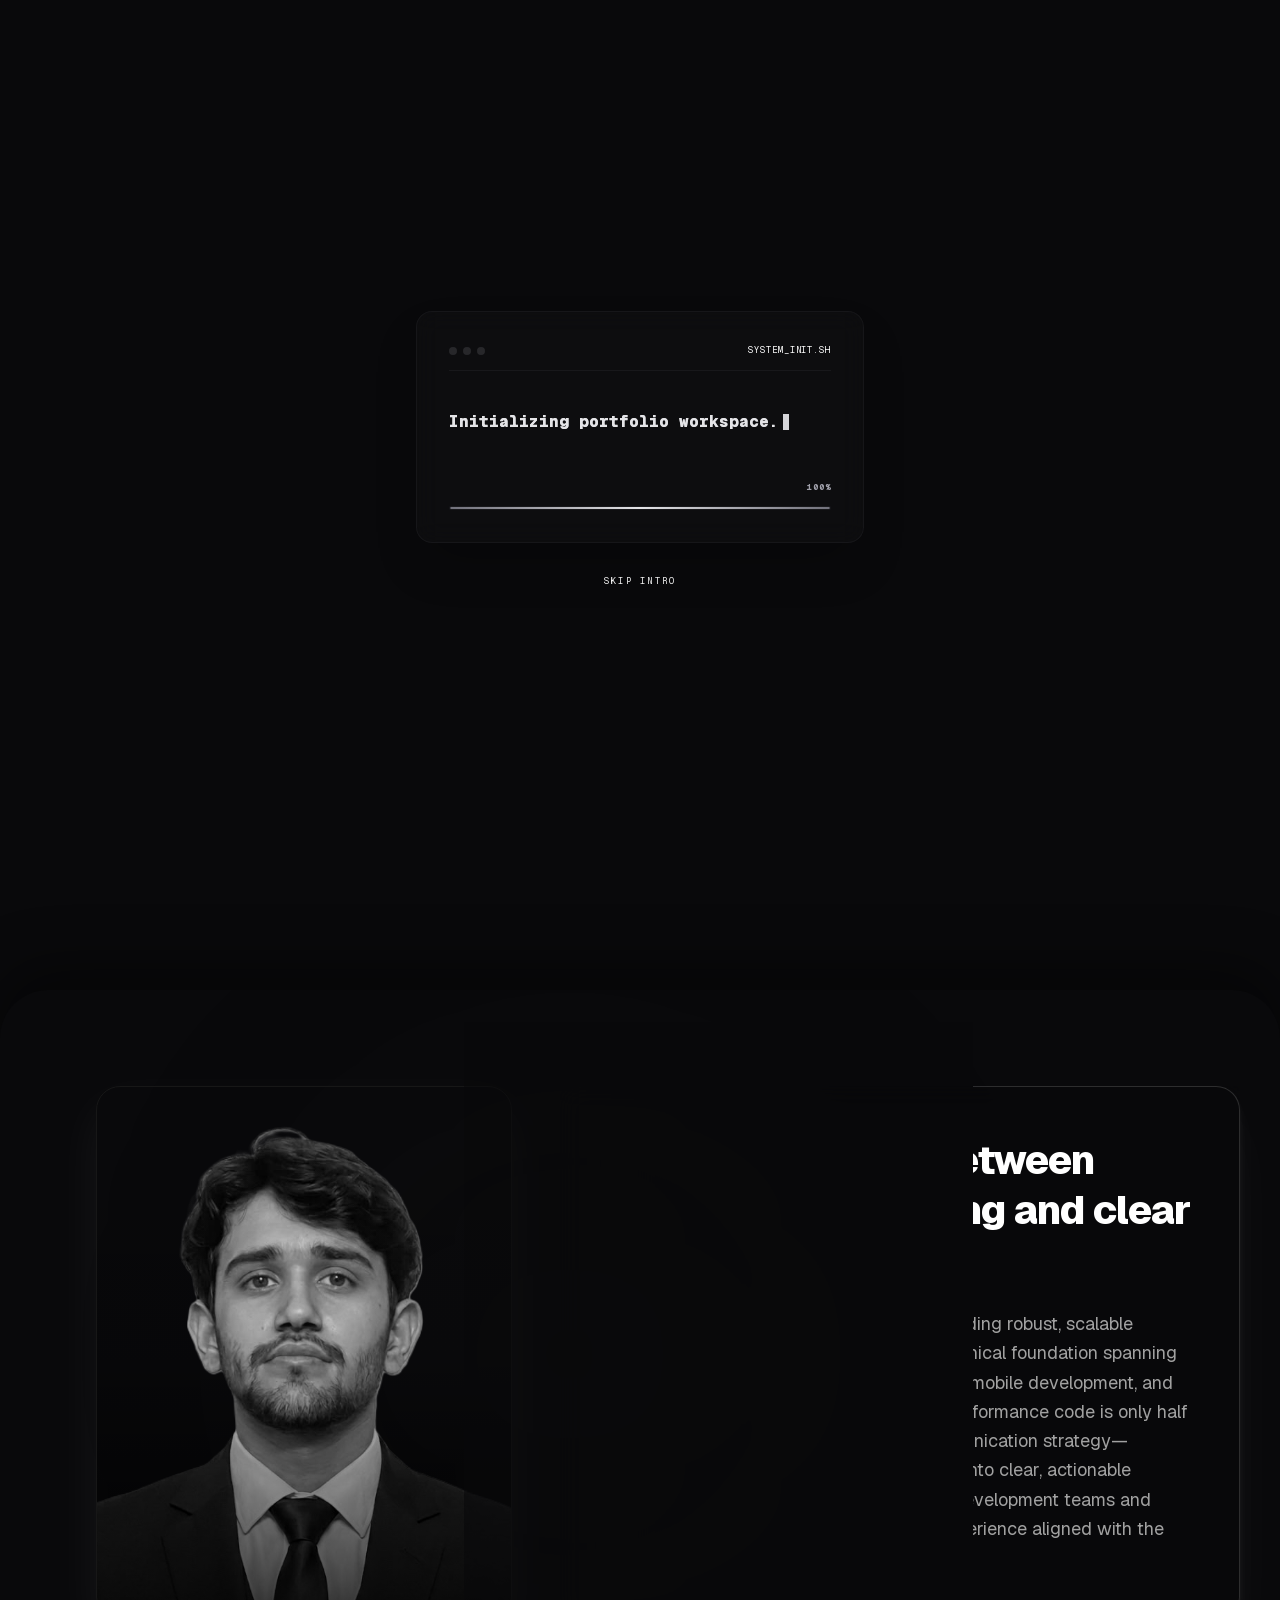
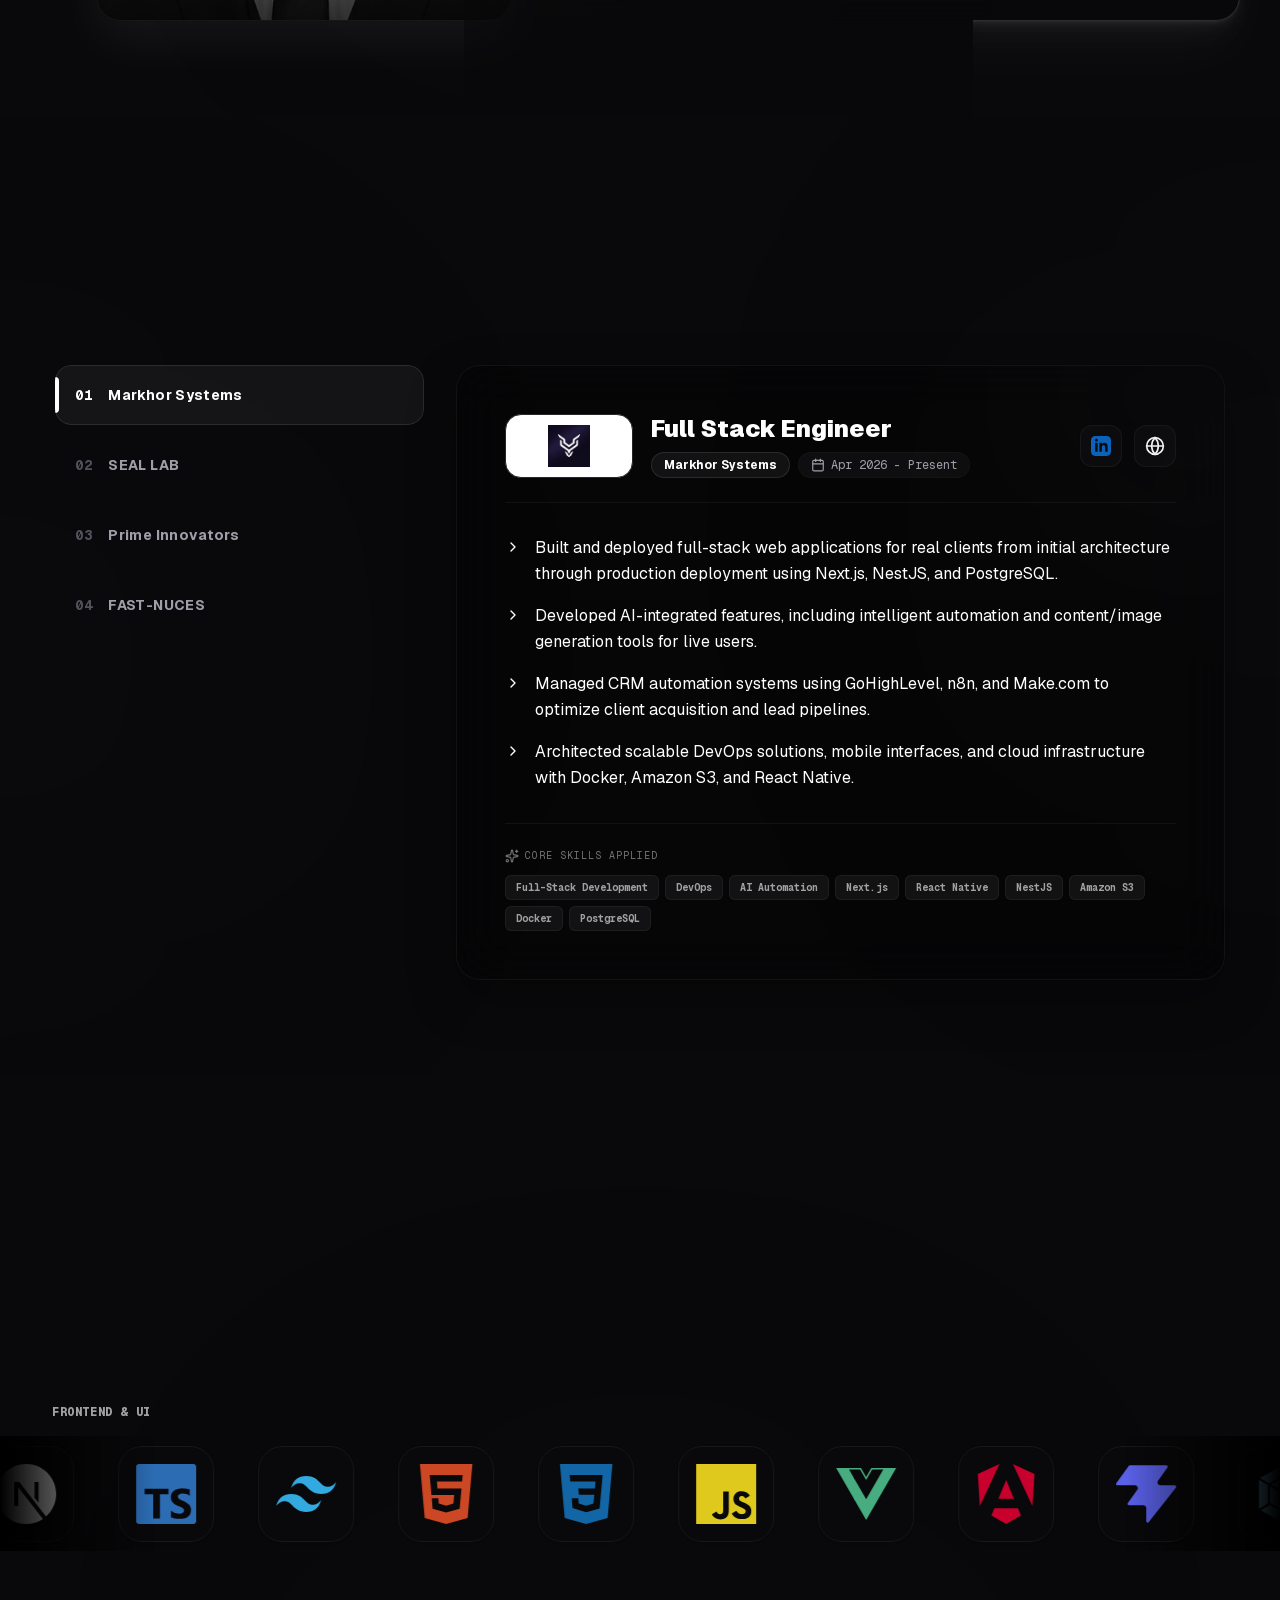
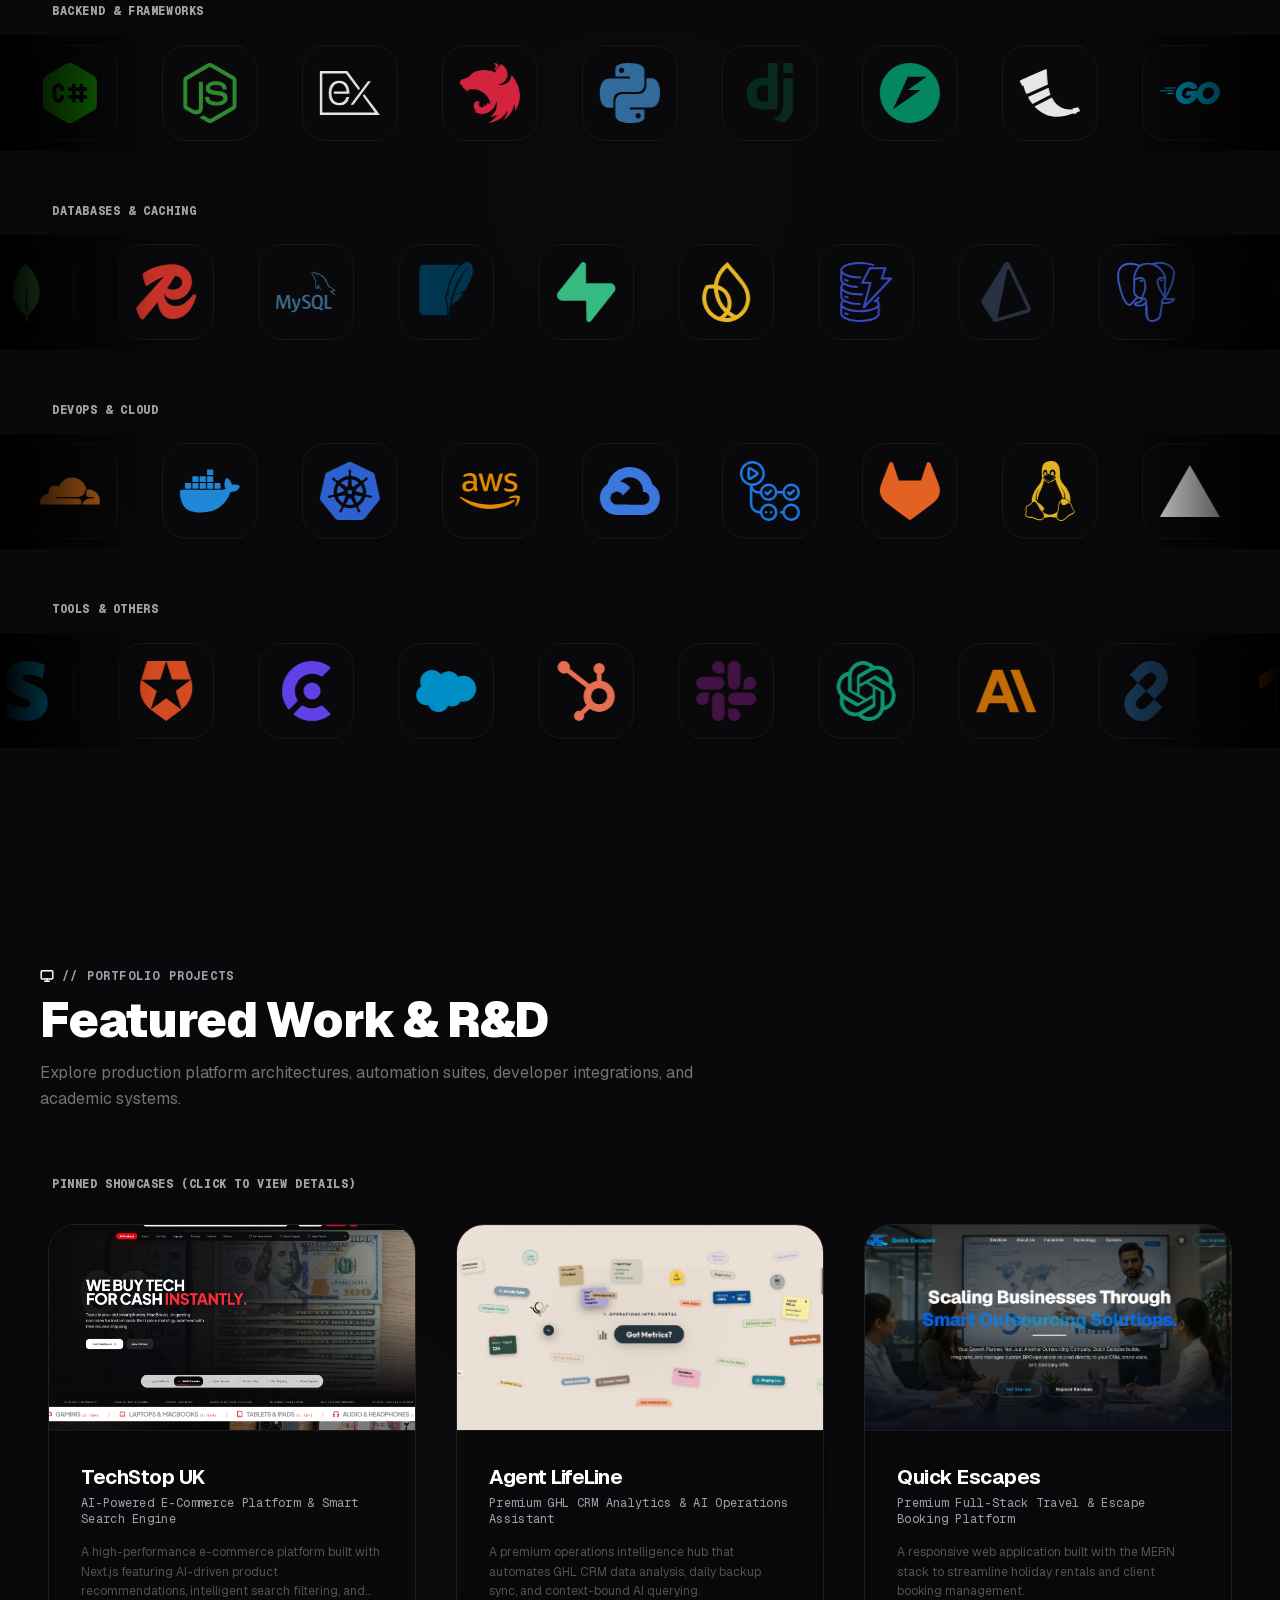
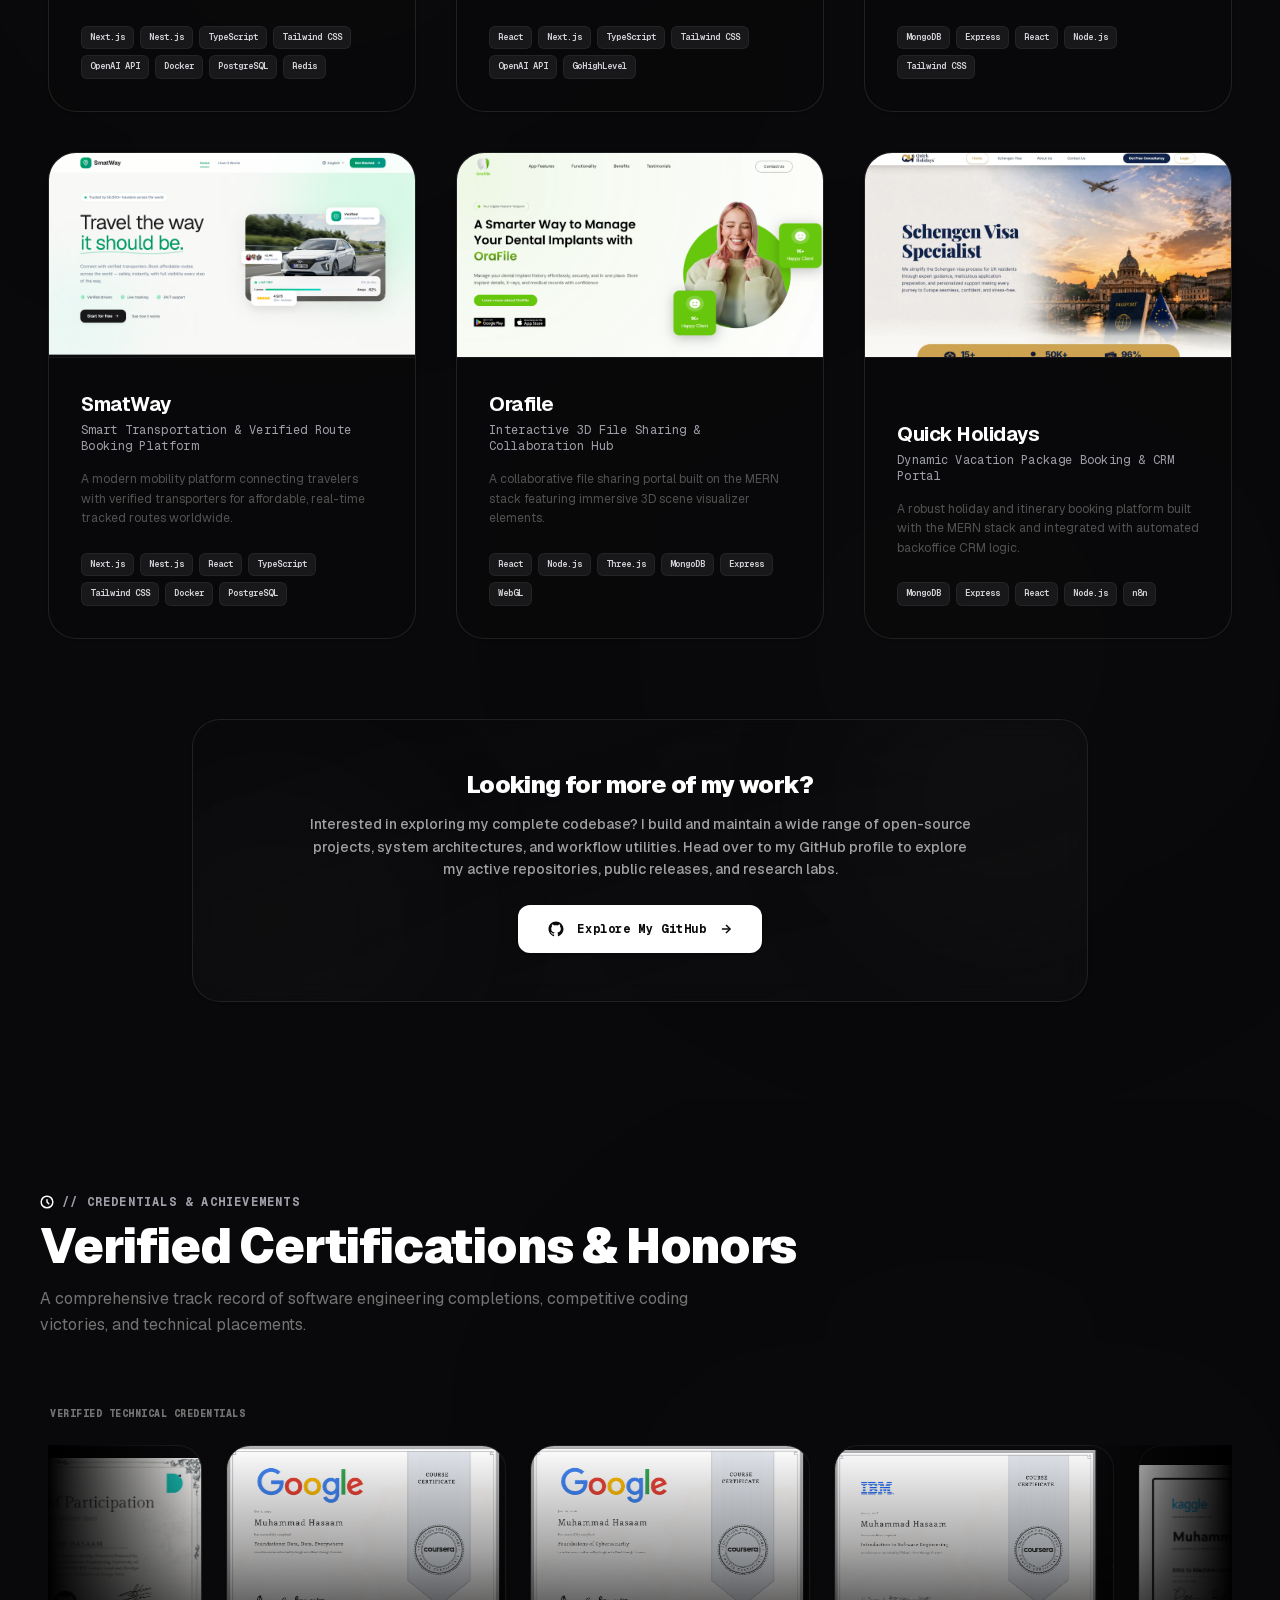
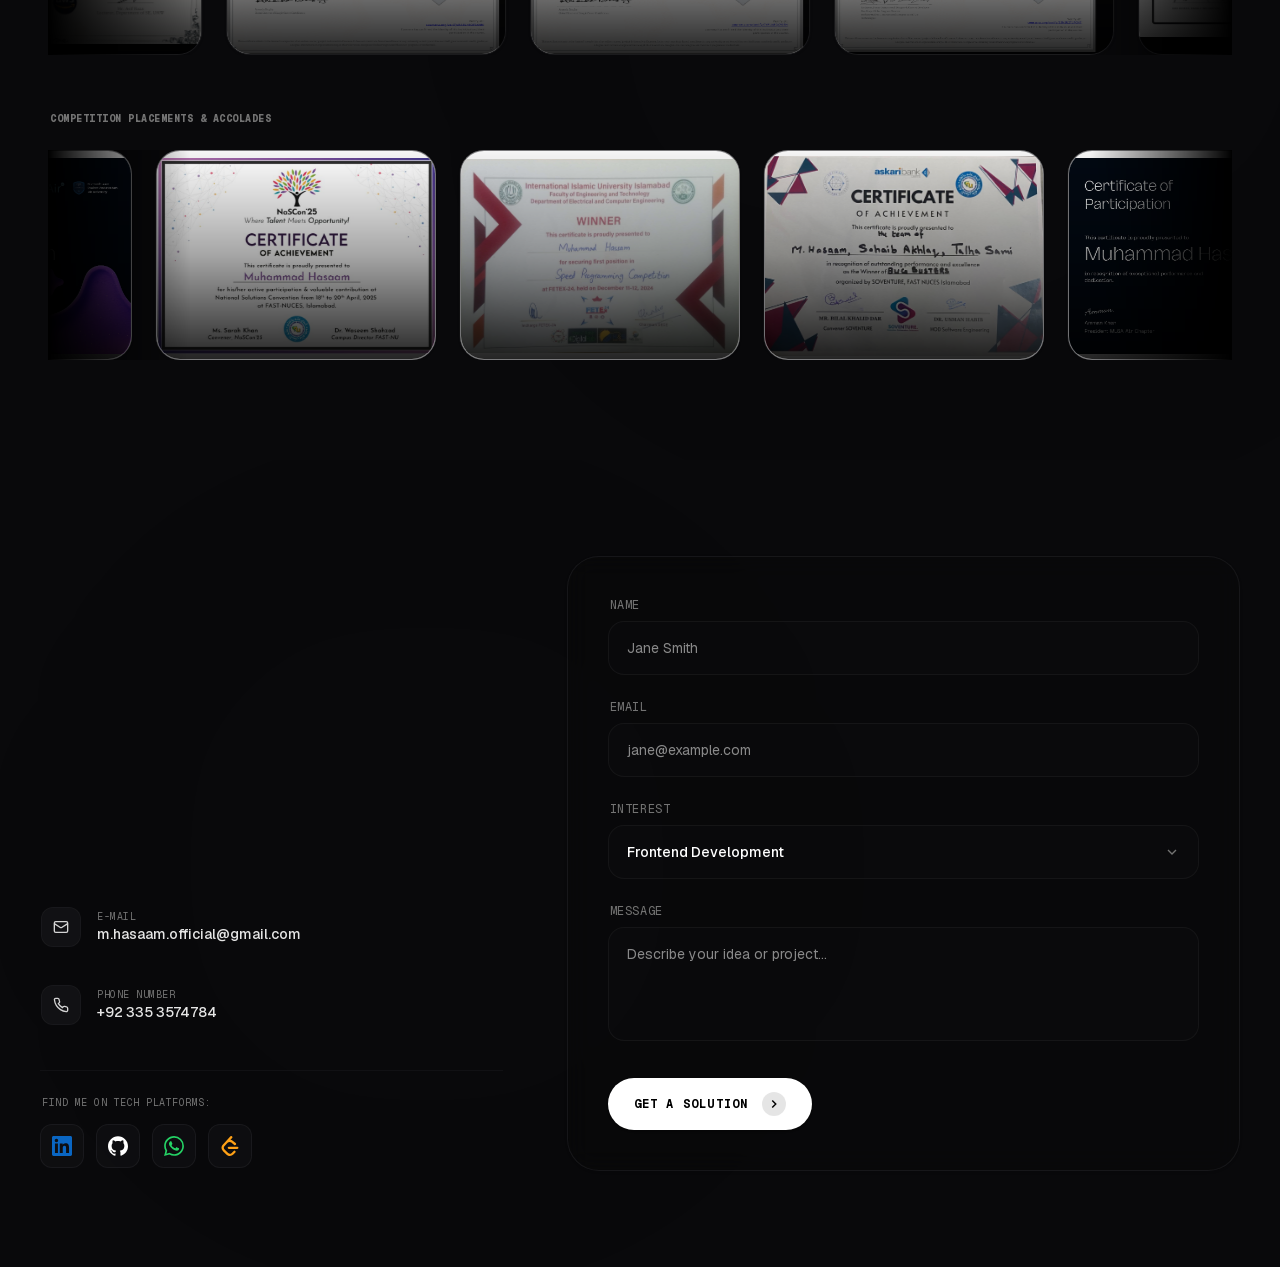
==== index.html @ 0db75d67 "Deploy: 2026-08-17 07:06:24" ====
<!DOCTYPE html><html lang="en" class="geist_967664a6-module__4K9MCG__variable geist_mono_5ce8c3f-module__SSBbPG__variable h-full antialiased" data-scroll-behavior="smooth"><head><meta charSet="utf-8"/><link rel="preconnect" href="/" crossorigin=""/><meta name="viewport" content="width=device-width, initial-scale=1"/><link rel="preload" as="image" href="/myself.png"/><link rel="stylesheet" href="/_next/static/chunks/3na8ltwazxjmp.css" data-precedence="next"/><link rel="preload" as="script" fetchPriority="low" href="/_next/static/chunks/310vm2bl3xxpt.js"/><script src="/_next/static/chunks/0b66lj41q5niw.js" async=""></script><script src="/_next/static/chunks/3rxl-jt3pdxgx.js" async=""></script><script src="/_next/static/chunks/24vonj8wx89rr.js" async=""></script><script src="/_next/static/chunks/0paxexg6-m0de.js" async=""></script><script src="/_next/static/chunks/turbopack-3-7qx_6ar4i_e.js" async=""></script><script src="/_next/static/chunks/3fshfb2wc7a_4.js" async=""></script><script src="/_next/static/chunks/3-t-f0-11co1s.js" async=""></script><script src="/_next/static/chunks/2axe7lbykiz8s.js" async=""></script><script src="/_next/static/chunks/14mrh2-p_w84d.js" async=""></script><script src="/_next/static/chunks/17tb2iluyvzyr.js" async=""></script><script src="/_next/static/chunks/456f0t8rceov9.js" async=""></script><meta name="next-size-adjust" content=""/><title>MUHAMMAD HASAAM | Portfolio</title><meta name="description" content="Muhammad Hasaam is a Full Stack Engineer, Automation Expert, and Mobile Developer specializing in building robust, scalable applications and bridging the gap between complex engineering and clear strategy."/><link rel="icon" href="/icon.svg?icon.31bj0k_s0arvl.svg" sizes="any" type="image/svg+xml"/><script>
              try {
                const theme = localStorage.getItem('portfolio-theme') || 'dark';
                if (theme === 'dark') {
                  document.documentElement.classList.add('dark');
                } else {
                  document.documentElement.classList.remove('dark');
                }
              } catch (_) {}
            </script><script src="/_next/static/chunks/0cz1d0mv5g_q7.js" noModule=""></script></head><body class="min-h-full flex flex-col bg-background text-foreground transition-colors duration-300 selection:bg-foreground selection:text-background"><div hidden=""><!--$--><!--/$--></div><header class="fixed top-6 left-1/2 -translate-x-1/2 z-50 bg-white/80 dark:bg-black/70 border border-black/15 dark:border-white/40 backdrop-blur-md rounded-full p-2 pr-4 min-[1050px]:pr-8 flex items-center gap-6 min-[1050px]:gap-8 shadow-[0_10px_30px_rgba(0,0,0,0.15)] dark:shadow-[0_10px_30px_rgba(255,255,255,0.15)] transition-all duration-300 justify-between min-[1050px]:justify-start"><a href="#home" class="bg-black dark:bg-white rounded-full w-10 h-10 flex items-center justify-center cursor-pointer flex-shrink-0 select-none shadow-md"><span class="text-white dark:text-black font-mono font-bold text-lg select-none leading-none">&gt;_</span></a><nav class="hidden min-[1050px]:flex items-center gap-2"><a href="#home" class="relative rounded-full px-4 py-1.5 transition-all duration-200 select-none cursor-pointer flex items-center justify-center z-10 border border-transparent text-white dark:text-black"><div class="absolute inset-0 bg-black dark:bg-white rounded-full -z-10 shadow-sm"></div><div class="overflow-hidden relative flex flex-col pointer-events-none z-10 uppercase tracking-wider font-mono h-[22px]"><div class="h-full flex flex-col"><span class="font-bold text-xs md:text-sm h-full flex items-center shrink-0 leading-none whitespace-nowrap">HOME</span><span class="font-bold text-xs md:text-sm h-full flex items-center shrink-0 leading-none whitespace-nowrap">HOME</span></div></div></a><a href="#about" class="relative rounded-full px-4 py-1.5 transition-all duration-200 select-none cursor-pointer flex items-center justify-center z-10 border border-transparent text-neutral-500 hover:text-black dark:text-neutral-400 dark:hover:text-white"><div class="overflow-hidden relative flex flex-col pointer-events-none z-10 uppercase tracking-wider font-mono h-[22px]"><div class="h-full flex flex-col"><span class="font-bold text-xs md:text-sm h-full flex items-center shrink-0 leading-none whitespace-nowrap">ABOUT</span><span class="font-bold text-xs md:text-sm h-full flex items-center shrink-0 leading-none whitespace-nowrap">ABOUT</span></div></div></a><a href="#experience" class="relative rounded-full px-4 py-1.5 transition-all duration-200 select-none cursor-pointer flex items-center justify-center z-10 border border-transparent text-neutral-500 hover:text-black dark:text-neutral-400 dark:hover:text-white"><div class="overflow-hidden relative flex flex-col pointer-events-none z-10 uppercase tracking-wider font-mono h-[22px]"><div class="h-full flex flex-col"><span class="font-bold text-xs md:text-sm h-full flex items-center shrink-0 leading-none whitespace-nowrap">EXPERIENCE</span><span class="font-bold text-xs md:text-sm h-full flex items-center shrink-0 leading-none whitespace-nowrap">EXPERIENCE</span></div></div></a><a href="#tech-stack" class="relative rounded-full px-4 py-1.5 transition-all duration-200 select-none cursor-pointer flex items-center justify-center z-10 border border-transparent text-neutral-500 hover:text-black dark:text-neutral-400 dark:hover:text-white"><div class="overflow-hidden relative flex flex-col pointer-events-none z-10 uppercase tracking-wider font-mono h-[22px]"><div class="h-full flex flex-col"><span class="font-bold text-xs md:text-sm h-full flex items-center shrink-0 leading-none whitespace-nowrap">TECH STACK</span><span class="font-bold text-xs md:text-sm h-full flex items-center shrink-0 leading-none whitespace-nowrap">TECH STACK</span></div></div></a><a href="#projects" class="relative rounded-full px-4 py-1.5 transition-all duration-200 select-none cursor-pointer flex items-center justify-center z-10 border border-transparent text-neutral-500 hover:text-black dark:text-neutral-400 dark:hover:text-white"><div class="overflow-hidden relative flex flex-col pointer-events-none z-10 uppercase tracking-wider font-mono h-[22px]"><div class="h-full flex flex-col"><span class="font-bold text-xs md:text-sm h-full flex items-center shrink-0 leading-none whitespace-nowrap">PROJECTS</span><span class="font-bold text-xs md:text-sm h-full flex items-center shrink-0 leading-none whitespace-nowrap">PROJECTS</span></div></div></a><a href="#certifications" class="relative rounded-full px-4 py-1.5 transition-all duration-200 select-none cursor-pointer flex items-center justify-center z-10 border border-transparent text-neutral-500 hover:text-black dark:text-neutral-400 dark:hover:text-white"><div class="overflow-hidden relative flex flex-col pointer-events-none z-10 uppercase tracking-wider font-mono h-[22px]"><div class="h-full flex flex-col"><span class="font-bold text-xs md:text-sm h-full flex items-center shrink-0 leading-none whitespace-nowrap">CERTIFICATIONS</span><span class="font-bold text-xs md:text-sm h-full flex items-center shrink-0 leading-none whitespace-nowrap">CERTIFICATIONS</span></div></div></a><a href="#contact" class="relative rounded-full px-4 py-1.5 transition-all duration-200 select-none cursor-pointer flex items-center justify-center z-10 border border-transparent text-neutral-500 hover:text-black dark:text-neutral-400 dark:hover:text-white"><div class="overflow-hidden relative flex flex-col pointer-events-none z-10 uppercase tracking-wider font-mono h-[22px]"><div class="h-full flex flex-col"><span class="font-bold text-xs md:text-sm h-full flex items-center shrink-0 leading-none whitespace-nowrap">CONTACT US</span><span class="font-bold text-xs md:text-sm h-full flex items-center shrink-0 leading-none whitespace-nowrap">CONTACT US</span></div></div></a></nav><button class="text-neutral-500 hover:text-black dark:text-neutral-400 dark:hover:text-white p-2 rounded-full hover:bg-zinc-100 dark:hover:bg-neutral-800 transition-colors mr-1 cursor-pointer flex items-center justify-center" aria-label="Toggle theme"><svg xmlns="http://www.w3.org/2000/svg" width="24" height="24" viewBox="0 0 24 24" fill="none" stroke="currentColor" stroke-width="2" stroke-linecap="round" stroke-linejoin="round" class="lucide lucide-sun w-4 h-4" aria-hidden="true"><circle cx="12" cy="12" r="4"></circle><path d="M12 2v2"></path><path d="M12 20v2"></path><path d="m4.93 4.93 1.41 1.41"></path><path d="m17.66 17.66 1.41 1.41"></path><path d="M2 12h2"></path><path d="M20 12h2"></path><path d="m6.34 17.66-1.41 1.41"></path><path d="m19.07 4.93-1.41 1.41"></path></svg></button><button class="min-[1050px]:hidden text-black dark:text-white p-2 rounded-full hover:bg-zinc-100 dark:hover:bg-neutral-800 focus:outline-none z-50 transition-colors mr-1" aria-label="Toggle Navigation Menu"><div style="opacity:1;transform:none"><svg xmlns="http://www.w3.org/2000/svg" width="24" height="24" viewBox="0 0 24 24" fill="none" stroke="currentColor" stroke-width="2" stroke-linecap="round" stroke-linejoin="round" class="lucide lucide-menu w-5 h-5" aria-hidden="true"><path d="M4 5h16"></path><path d="M4 12h16"></path><path d="M4 19h16"></path></svg></div></button></header><div class="flex-1 flex flex-col"><main class="w-full bg-transparent"><div class="fixed inset-0 z-50 flex flex-col items-center justify-center bg-zinc-950 text-white font-mono" style="opacity:1"><div class="max-w-lg w-full px-8 flex flex-col items-center"><div class="w-full bg-zinc-900/30 border border-zinc-800/40 rounded-2xl p-6 md:p-8 backdrop-blur-md shadow-2xl relative overflow-hidden flex flex-col gap-6.5"><div class="flex items-center justify-between border-b border-zinc-900 pb-3"><div class="flex gap-1.5"><span class="w-2 h-2 rounded-full bg-zinc-800"></span><span class="w-2 h-2 rounded-full bg-zinc-800"></span><span class="w-2 h-2 rounded-full bg-zinc-800"></span></div><span class="text-[9px] uppercase tracking-widest text-zinc-550">system_init.sh</span></div><div class="min-h-[50px] flex items-center justify-start py-2"><h1 class="text-sm md:text-base font-extrabold tracking-normal text-zinc-200 bg-gradient-to-r from-zinc-100 to-zinc-400 bg-clip-text text-transparent leading-relaxed select-none font-mono"><span class="inline-block w-1.5 h-4 ml-1 bg-zinc-300 animate-pulse align-middle"></span></h1></div><div class="space-y-3 mt-2"><div class="flex items-center justify-between text-[9px] tracking-widest text-zinc-550 font-bold uppercase font-mono"><span>Fetching configuration...</span><span class="text-zinc-400">20<!-- -->%</span></div><div class="w-full bg-zinc-900/80 rounded-full h-1 overflow-hidden border border-zinc-800/20 relative"><div class="h-full bg-gradient-to-r from-zinc-500 via-zinc-200 to-zinc-500 rounded-full shadow-[0_0_10px_rgba(255,255,255,0.2)]" style="width:0%"></div></div></div></div><button class="mt-8 text-[9px] text-zinc-605 hover:text-zinc-400 transition-colors uppercase tracking-[0.25em] cursor-pointer hover:underline">Skip Intro</button></div></div><div class="relative h-[220vh]"><section id="home" class="sticky top-0 z-0 w-full min-h-screen h-screen overflow-hidden flex flex-col items-center justify-end pb-8 sm:pb-12 text-center px-4 bg-black text-white"><div class="absolute inset-0 w-full h-full flex items-start justify-center pointer-events-none select-none overflow-hidden pt-16 sm:pt-12 md:pt-8"><div class="relative w-[450px] sm:w-[580px] md:w-[680px] lg:w-[760px] h-[78vh] sm:h-[82vh] md:h-[85vh]"><img src="/myself.png" alt="MUHAMMAD HASAAM" class="w-full h-full object-cover object-top filter grayscale contrast-125 brightness-90 transition-all duration-300"/><div class="absolute inset-0 bg-gradient-to-t from-black via-black/30 to-black/60"></div><div class="absolute inset-0 bg-[radial-gradient(circle_at_center,transparent_35%,#000000_90%)]"></div></div></div><div class="relative z-10 flex flex-col items-center justify-center pointer-events-none select-none w-full max-w-6xl mx-auto space-y-3 mb-4"><h1 class="font-bold text-2xl sm:text-4xl md:text-5xl lg:text-6xl xl:text-7xl 2xl:text-8xl tracking-tight uppercase leading-none text-white drop-shadow-[0_10px_35px_rgba(0,0,0,0.95)] pointer-events-auto whitespace-nowrap px-2" style="opacity:0;transform:translateY(30px)">I AM <!-- -->MUHAMMAD HASAAM</h1><div class="text-sm sm:text-xl md:text-2xl font-light tracking-wide text-zinc-300 pointer-events-auto font-sans max-w-3xl" style="opacity:0;transform:translateY(20px)">Full Stack Engineer, Automation Expert &amp; Developer</div></div><div class="relative z-10 flex flex-col items-center gap-1.5 pointer-events-auto cursor-pointer pt-1" style="opacity:0;transform:translateY(10px)"><div class="w-5 h-9 rounded-full border-2 border-zinc-500/80 flex items-start justify-center p-1 backdrop-blur-sm"><div class="w-1.5 h-2 rounded-full bg-white"></div></div><span class="text-[9px] uppercase font-mono tracking-[0.3em] text-zinc-400 font-semibold">SCROLL</span></div></section></div><!--$!--><template data-dgst="BAILOUT_TO_CLIENT_SIDE_RENDERING"></template><div class="max-w-7xl mx-auto px-6 py-24 min-h-[500px] bg-neutral-100/20 dark:bg-zinc-900/10 animate-pulse rounded-3xl"></div><!--/$--><!--$!--><template data-dgst="BAILOUT_TO_CLIENT_SIDE_RENDERING"></template><div class="max-w-7xl mx-auto px-6 py-24 min-h-[400px] bg-neutral-100/20 dark:bg-zinc-900/10 animate-pulse rounded-3xl"></div><!--/$--><!--$!--><template data-dgst="BAILOUT_TO_CLIENT_SIDE_RENDERING"></template><div class="max-w-7xl mx-auto px-6 py-24 min-h-[400px] bg-neutral-100/20 dark:bg-zinc-900/10 animate-pulse rounded-3xl"></div><!--/$--><!--$!--><template data-dgst="BAILOUT_TO_CLIENT_SIDE_RENDERING"></template><div class="max-w-7xl mx-auto px-6 py-24 min-h-[600px] bg-neutral-100/20 dark:bg-zinc-900/10 animate-pulse rounded-3xl"></div><!--/$--><!--$!--><template data-dgst="BAILOUT_TO_CLIENT_SIDE_RENDERING"></template><div class="max-w-7xl mx-auto px-6 py-24 min-h-[300px] bg-neutral-100/20 dark:bg-zinc-900/10 animate-pulse rounded-3xl"></div><!--/$--><!--$!--><template data-dgst="BAILOUT_TO_CLIENT_SIDE_RENDERING"></template><div class="max-w-7xl mx-auto px-6 py-24 min-h-[400px] bg-neutral-100/20 dark:bg-zinc-900/10 animate-pulse rounded-3xl"></div><!--/$--></main><!--$--><!--/$--></div><script src="/_next/static/chunks/310vm2bl3xxpt.js" id="_R_" async=""></script><script>(self.__next_f=self.__next_f||[]).push([0])</script><script>self.__next_f.push([1,"1:\"$Sreact.fragment\"\n2:I[3265,[\"/_next/static/chunks/3fshfb2wc7a_4.js\",\"/_next/static/chunks/3-t-f0-11co1s.js\",\"/_next/static/chunks/2axe7lbykiz8s.js\",\"/_next/static/chunks/14mrh2-p_w84d.js\"],\"default\"]\n3:I[39756,[\"/_next/static/chunks/3fshfb2wc7a_4.js\",\"/_next/static/chunks/3-t-f0-11co1s.js\",\"/_next/static/chunks/2axe7lbykiz8s.js\",\"/_next/static/chunks/14mrh2-p_w84d.js\"],\"default\"]\n4:I[37457,[\"/_next/static/chunks/3fshfb2wc7a_4.js\",\"/_next/static/chunks/3-t-f0-11co1s.js\",\"/_next/static/chunks/2axe7lbykiz8s.js\",\"/_next/static/chunks/14mrh2-p_w84d.js\"],\"default\"]\n5:I[29306,[\"/_next/static/chunks/3fshfb2wc7a_4.js\",\"/_next/static/chunks/3-t-f0-11co1s.js\",\"/_next/static/chunks/2axe7lbykiz8s.js\",\"/_next/static/chunks/14mrh2-p_w84d.js\",\"/_next/static/chunks/17tb2iluyvzyr.js\"],\"default\"]\n6:I[47257,[\"/_next/static/chunks/3fshfb2wc7a_4.js\",\"/_next/static/chunks/3-t-f0-11co1s.js\",\"/_next/static/chunks/2axe7lbykiz8s.js\",\"/_next/static/chunks/14mrh2-p_w84d.js\"],\"ClientPageRoot\"]\n7:I[52683,[\"/_next/static/chunks/3fshfb2wc7a_4.js\",\"/_next/static/chunks/3-t-f0-11co1s.js\",\"/_next/static/chunks/2axe7lbykiz8s.js\",\"/_next/static/chunks/14mrh2-p_w84d.js\",\"/_next/static/chunks/456f0t8rceov9.js\"],\"default\"]\na:I[97367,[\"/_next/static/chunks/3fshfb2wc7a_4.js\",\"/_next/static/chunks/3-t-f0-11co1s.js\",\"/_next/static/chunks/2axe7lbykiz8s.js\",\"/_next/static/chunks/14mrh2-p_w84d.js\"],\"OutletBoundary\"]\nb:\"$Sreact.suspense\"\nd:I[97367,[\"/_next/static/chunks/3fshfb2wc7a_4.js\",\"/_next/static/chunks/3-t-f0-11co1s.js\",\"/_next/static/chunks/2axe7lbykiz8s.js\",\"/_next/static/chunks/14mrh2-p_w84d.js\"],\"ViewportBoundary\"]\nf:I[97367,[\"/_next/static/chunks/3fshfb2wc7a_4.js\",\"/_next/static/chunks/3-t-f0-11co1s.js\",\"/_next/static/chunks/2axe7lbykiz8s.js\",\"/_next/static/chunks/14mrh2-p_w84d.js\"],\"MetadataBoundary\"]\n11:I[68027,[\"/_next/static/chunks/3fshfb2wc7a_4.js\",\"/_next/static/chunks/3-t-f0-11co1s.js\",\"/_next/static/chunks/2axe7lbykiz8s.js\",\"/_next/static/chunks/14mrh2-p_w84d.js\"],\"default\",1]\n:HL[\"/_next/static/chunks/3na8ltwazxjmp.css\",\"style\"]\n:HC[\"/\",\"\"]\n"])</script><script>self.__next_f.push([1,"0:{\"P\":null,\"c\":[\"\",\"\"],\"q\":\"\",\"i\":false,\"f\":[[[\"\",{\"children\":[\"__PAGE__\",{}]},\"$undefined\",\"$undefined\",16],[[\"$\",\"$1\",\"c\",{\"children\":[[[\"$\",\"link\",\"0\",{\"rel\":\"stylesheet\",\"href\":\"/_next/static/chunks/3na8ltwazxjmp.css\",\"precedence\":\"next\",\"crossOrigin\":\"$undefined\",\"nonce\":\"$undefined\"}],[\"$\",\"script\",\"script-0\",{\"src\":\"/_next/static/chunks/3fshfb2wc7a_4.js\",\"async\":true,\"nonce\":\"$undefined\"}],[\"$\",\"script\",\"script-1\",{\"src\":\"/_next/static/chunks/3-t-f0-11co1s.js\",\"async\":true,\"nonce\":\"$undefined\"}],[\"$\",\"script\",\"script-2\",{\"src\":\"/_next/static/chunks/2axe7lbykiz8s.js\",\"async\":true,\"nonce\":\"$undefined\"}],[\"$\",\"script\",\"script-3\",{\"src\":\"/_next/static/chunks/14mrh2-p_w84d.js\",\"async\":true,\"nonce\":\"$undefined\"}]],[\"$\",\"html\",null,{\"lang\":\"en\",\"className\":\"geist_967664a6-module__4K9MCG__variable geist_mono_5ce8c3f-module__SSBbPG__variable h-full antialiased\",\"suppressHydrationWarning\":true,\"data-scroll-behavior\":\"smooth\",\"children\":[[\"$\",\"head\",null,{\"children\":[\"$\",\"script\",null,{\"dangerouslySetInnerHTML\":{\"__html\":\"\\n              try {\\n                const theme = localStorage.getItem('portfolio-theme') || 'dark';\\n                if (theme === 'dark') {\\n                  document.documentElement.classList.add('dark');\\n                } else {\\n                  document.documentElement.classList.remove('dark');\\n                }\\n              } catch (_) {}\\n            \"}}]}],[\"$\",\"body\",null,{\"className\":\"min-h-full flex flex-col bg-background text-foreground transition-colors duration-300 selection:bg-foreground selection:text-background\",\"children\":[[\"$\",\"$L2\",null,{}],[\"$\",\"div\",null,{\"className\":\"flex-1 flex flex-col\",\"children\":[\"$\",\"$L3\",null,{\"parallelRouterKey\":\"children\",\"error\":\"$undefined\",\"errorStyles\":\"$undefined\",\"errorScripts\":\"$undefined\",\"template\":[\"$\",\"$L4\",null,{}],\"templateStyles\":\"$undefined\",\"templateScripts\":\"$undefined\",\"notFound\":[[\"$\",\"$L5\",null,{}],[]],\"forbidden\":\"$undefined\",\"unauthorized\":\"$undefined\"}]}]]}]]}]]}],{\"children\":[[\"$\",\"$1\",\"c\",{\"children\":[[\"$\",\"$L6\",null,{\"Component\":\"$7\",\"serverProvidedParams\":{\"searchParams\":{},\"params\":{},\"promises\":[\"$@8\",\"$@9\"]}}],[[\"$\",\"script\",\"script-0\",{\"src\":\"/_next/static/chunks/456f0t8rceov9.js\",\"async\":true,\"nonce\":\"$undefined\"}]],[\"$\",\"$La\",null,{\"children\":[\"$\",\"$b\",null,{\"name\":\"Next.MetadataOutlet\",\"children\":\"$@c\"}]}]]}],{},null,false,null]},null,false,null],[\"$\",\"$1\",\"h\",{\"children\":[null,[\"$\",\"$Ld\",null,{\"children\":\"$Le\"}],[\"$\",\"div\",null,{\"hidden\":true,\"children\":[\"$\",\"$Lf\",null,{\"children\":[\"$\",\"$b\",null,{\"name\":\"Next.Metadata\",\"children\":\"$L10\"}]}]}],[\"$\",\"meta\",null,{\"name\":\"next-size-adjust\",\"content\":\"\"}]]}],false]],\"m\":\"$undefined\",\"G\":[\"$11\",[[\"$\",\"link\",\"0\",{\"rel\":\"stylesheet\",\"href\":\"/_next/static/chunks/3na8ltwazxjmp.css\",\"precedence\":\"next\",\"crossOrigin\":\"$undefined\",\"nonce\":\"$undefined\"}]]],\"S\":true,\"h\":null,\"s\":\"$undefined\",\"l\":\"$undefined\",\"p\":\"$undefined\",\"d\":\"$undefined\",\"b\":\"fyhB6uHWSTei6bxOiWjbE\"}\n"])</script><script>self.__next_f.push([1,"8:{}\n9:\"$0:f:0:1:1:children:0:props:children:0:props:serverProvidedParams:params\"\n"])</script><script>self.__next_f.push([1,"e:[[\"$\",\"meta\",\"0\",{\"charSet\":\"utf-8\"}],[\"$\",\"meta\",\"1\",{\"name\":\"viewport\",\"content\":\"width=device-width, initial-scale=1\"}]]\n"])</script><script>self.__next_f.push([1,"12:I[27201,[\"/_next/static/chunks/3fshfb2wc7a_4.js\",\"/_next/static/chunks/3-t-f0-11co1s.js\",\"/_next/static/chunks/2axe7lbykiz8s.js\",\"/_next/static/chunks/14mrh2-p_w84d.js\"],\"IconMark\"]\nc:null\n10:[[\"$\",\"title\",\"0\",{\"children\":\"MUHAMMAD HASAAM | Portfolio\"}],[\"$\",\"meta\",\"1\",{\"name\":\"description\",\"content\":\"Muhammad Hasaam is a Full Stack Engineer, Automation Expert, and Mobile Developer specializing in building robust, scalable applications and bridging the gap between complex engineering and clear strategy.\"}],[\"$\",\"link\",\"2\",{\"rel\":\"icon\",\"href\":\"/icon.svg?icon.31bj0k_s0arvl.svg\",\"sizes\":\"any\",\"type\":\"image/svg+xml\"}],[\"$\",\"$L12\",\"3\",{}]]\n"])</script></body></html>
---- _next/static/chunks/3na8ltwazxjmp.css ----
@font-face{font-family:Geist;font-style:normal;font-weight:100 900;font-display:swap;src:url(../media/fef07dbb0973bf53-s.3p2_lha1f2xer.woff2)format("woff2");unicode-range:U+460-52F,U+1C80-1C8A,U+20B4,U+2DE0-2DFF,U+A640-A69F,U+FE2E-FE2F}@font-face{font-family:Geist;font-style:normal;font-weight:100 900;font-display:swap;src:url(../media/8a480f0b521d4e75-s.1qq4vpdcun5oj.woff2)format("woff2");unicode-range:U+301,U+400-45F,U+490-491,U+4B0-4B1,U+2116}@font-face{font-family:Geist;font-style:normal;font-weight:100 900;font-display:swap;src:url(../media/53b9e256198e5412-s.390ncx5urfkfu.woff2)format("woff2");unicode-range:U+102-103,U+110-111,U+128-129,U+168-169,U+1A0-1A1,U+1AF-1B0,U+300-301,U+303-304,U+308-309,U+323,U+329,U+1EA0-1EF9,U+20AB}@font-face{font-family:Geist;font-style:normal;font-weight:100 900;font-display:swap;src:url(../media/7178b3e590c64307-s.21jp631_3pja2.woff2)format("woff2");unicode-range:U+100-2BA,U+2BD-2C5,U+2C7-2CC,U+2CE-2D7,U+2DD-2FF,U+304,U+308,U+329,U+1D00-1DBF,U+1E00-1E9F,U+1EF2-1EFF,U+2020,U+20A0-20AB,U+20AD-20C0,U+2113,U+2C60-2C7F,U+A720-A7FF}@font-face{font-family:Geist;font-style:normal;font-weight:100 900;font-display:swap;src:url(../media/caa3a2e1cccd8315-s.0wgildi0cnwt9.woff2)format("woff2");unicode-range:U+??,U+131,U+152-153,U+2BB-2BC,U+2C6,U+2DA,U+2DC,U+304,U+308,U+329,U+2000-206F,U+20AC,U+2122,U+2191,U+2193,U+2212,U+2215,U+FEFF,U+FFFD}@font-face{font-family:Geist Fallback;src:local(Arial);ascent-override:95.94%;descent-override:28.16%;line-gap-override:0.0%;size-adjust:104.76%}.geist_967664a6-module__4K9MCG__className{font-family:Geist,Geist Fallback;font-style:normal}.geist_967664a6-module__4K9MCG__variable{--font-geist-sans:"Geist", "Geist Fallback"}
@font-face{font-family:Geist Mono;font-style:normal;font-weight:100 900;font-display:swap;src:url(../media/5ce348bf30bf5439-s.31988l_ccedte.woff2)format("woff2");unicode-range:U+460-52F,U+1C80-1C8A,U+20B4,U+2DE0-2DFF,U+A640-A69F,U+FE2E-FE2F}@font-face{font-family:Geist Mono;font-style:normal;font-weight:100 900;font-display:swap;src:url(../media/4fa387ec64143e14-s.2tuy5pz7dlieh.woff2)format("woff2");unicode-range:U+301,U+400-45F,U+490-491,U+4B0-4B1,U+2116}@font-face{font-family:Geist Mono;font-style:normal;font-weight:100 900;font-display:swap;src:url(../media/6306c77e7c8268e4-s.2dbetqa9o8jxf.woff2)format("woff2");unicode-range:U+2000-2001,U+2004-2008,U+200A,U+23B8-23BD,U+2500-259F}@font-face{font-family:Geist Mono;font-style:normal;font-weight:100 900;font-display:swap;src:url(../media/7d817b4c03b0c5f1-s.1uyisp29ctx0d.woff2)format("woff2");unicode-range:U+102-103,U+110-111,U+128-129,U+168-169,U+1A0-1A1,U+1AF-1B0,U+300-301,U+303-304,U+308-309,U+323,U+329,U+1EA0-1EF9,U+20AB}@font-face{font-family:Geist Mono;font-style:normal;font-weight:100 900;font-display:swap;src:url(../media/bbc41e54d2fcbd21-s.1rgnod-3esatf.woff2)format("woff2");unicode-range:U+100-2BA,U+2BD-2C5,U+2C7-2CC,U+2CE-2D7,U+2DD-2FF,U+304,U+308,U+329,U+1D00-1DBF,U+1E00-1E9F,U+1EF2-1EFF,U+2020,U+20A0-20AB,U+20AD-20C0,U+2113,U+2C60-2C7F,U+A720-A7FF}@font-face{font-family:Geist Mono;font-style:normal;font-weight:100 900;font-display:swap;src:url(../media/797e433ab948586e-s.0r6juujl39pe6.woff2)format("woff2");unicode-range:U+??,U+131,U+152-153,U+2BB-2BC,U+2C6,U+2DA,U+2DC,U+304,U+308,U+329,U+2000-206F,U+20AC,U+2122,U+2191,U+2193,U+2212,U+2215,U+FEFF,U+FFFD}@font-face{font-family:Geist Mono Fallback;src:local(Arial);ascent-override:74.67%;descent-override:21.92%;line-gap-override:0.0%;size-adjust:134.59%}.geist_mono_5ce8c3f-module__SSBbPG__className{font-family:Geist Mono,Geist Mono Fallback;font-style:normal}.geist_mono_5ce8c3f-module__SSBbPG__variable{--font-geist-mono:"Geist Mono", "Geist Mono Fallback"}
@layer properties{@supports (((-webkit-hyphens:none)) and (not (margin-trim:inline))) or ((-moz-orient:inline) and (not (color:rgb(from red r g b)))){*,:before,:after,::backdrop{--tw-translate-x:0;--tw-translate-y:0;--tw-translate-z:0;--tw-scale-x:1;--tw-scale-y:1;--tw-scale-z:1;--tw-rotate-x:initial;--tw-rotate-y:initial;--tw-rotate-z:initial;--tw-skew-x:initial;--tw-skew-y:initial;--tw-scrollbar-thumb:#0000;--tw-scrollbar-track:#0000;--tw-space-y-reverse:0;--tw-border-style:solid;--tw-gradient-position:initial;--tw-gradient-from:#0000;--tw-gradient-via:#0000;--tw-gradient-to:#0000;--tw-gradient-stops:initial;--tw-gradient-via-stops:initial;--tw-gradient-from-position:0%;--tw-gradient-via-position:50%;--tw-gradient-to-position:100%;--tw-leading:initial;--tw-font-weight:initial;--tw-tracking:initial;--tw-shadow:0 0 #0000;--tw-shadow-color:initial;--tw-shadow-alpha:100%;--tw-inset-shadow:0 0 #0000;--tw-inset-shadow-color:initial;--tw-inset-shadow-alpha:100%;--tw-ring-color:initial;--tw-ring-shadow:0 0 #0000;--tw-inset-ring-color:initial;--tw-inset-ring-shadow:0 0 #0000;--tw-ring-inset:initial;--tw-ring-offset-width:0px;--tw-ring-offset-color:#fff;--tw-ring-offset-shadow:0 0 #0000;--tw-blur:initial;--tw-brightness:initial;--tw-contrast:initial;--tw-grayscale:initial;--tw-hue-rotate:initial;--tw-invert:initial;--tw-opacity:initial;--tw-saturate:initial;--tw-sepia:initial;--tw-drop-shadow:initial;--tw-drop-shadow-color:initial;--tw-drop-shadow-alpha:100%;--tw-drop-shadow-size:initial;--tw-backdrop-blur:initial;--tw-backdrop-brightness:initial;--tw-backdrop-contrast:initial;--tw-backdrop-grayscale:initial;--tw-backdrop-hue-rotate:initial;--tw-backdrop-invert:initial;--tw-backdrop-opacity:initial;--tw-backdrop-saturate:initial;--tw-backdrop-sepia:initial;--tw-duration:initial;--tw-ease:initial}}}@layer theme{:root,:host{--color-red-400:#ff6568;--color-red-950:#460809;--color-amber-300:#ffd236;--color-amber-400:#fcbb00;--color-amber-500:#f99c00;--color-emerald-400:#00d294;--color-emerald-500:#00bb7f;--color-sky-400:#00bcfe;--color-purple-400:#c07eff;--color-rose-400:#ff667f;--color-rose-500:#ff2357;--color-rose-900:#8b0836;--color-rose-950:#4d0218;--color-zinc-100:#f4f4f5;--color-zinc-200:#e4e4e7;--color-zinc-300:#d4d4d8;--color-zinc-400:#9f9fa9;--color-zinc-500:#71717b;--color-zinc-600:#52525c;--color-zinc-700:#3f3f46;--color-zinc-800:#27272a;--color-zinc-900:#18181b;--color-zinc-950:#09090b;--color-neutral-50:#fafafa;--color-neutral-100:#f5f5f5;--color-neutral-200:#e5e5e5;--color-neutral-300:#d4d4d4;--color-neutral-400:#a1a1a1;--color-neutral-500:#737373;--color-neutral-600:#525252;--color-neutral-700:#404040;--color-neutral-800:#262626;--color-neutral-900:#171717;--color-neutral-950:#0a0a0a;--color-black:#000;--color-white:#fff;--spacing:.25rem;--container-xs:20rem;--container-sm:24rem;--container-md:28rem;--container-lg:32rem;--container-2xl:42rem;--container-3xl:48rem;--container-4xl:56rem;--container-6xl:72rem;--container-7xl:80rem;--text-xs:.75rem;--text-xs--line-height:calc(1 / .75);--text-sm:.875rem;--text-sm--line-height:calc(1.25 / .875);--text-base:1rem;--text-base--line-height:calc(1.5 / 1);--text-lg:1.125rem;--text-lg--line-height:calc(1.75 / 1.125);--text-xl:1.25rem;--text-xl--line-height:calc(1.75 / 1.25);--text-2xl:1.5rem;--text-2xl--line-height:calc(2 / 1.5);--text-3xl:1.875rem;--text-3xl--line-height:calc(2.25 / 1.875);--text-4xl:2.25rem;--text-4xl--line-height:calc(2.5 / 2.25);--text-5xl:3rem;--text-5xl--line-height:1;--text-6xl:3.75rem;--text-6xl--line-height:1;--text-7xl:4.5rem;--text-7xl--line-height:1;--text-8xl:6rem;--text-8xl--line-height:1;--text-9xl:8rem;--text-9xl--line-height:1;--font-weight-light:300;--font-weight-medium:500;--font-weight-semibold:600;--font-weight-bold:700;--font-weight-extrabold:800;--font-weight-black:900;--tracking-tighter:-.05em;--tracking-tight:-.025em;--tracking-normal:0em;--tracking-wide:.025em;--tracking-wider:.05em;--tracking-widest:.1em;--leading-tight:1.25;--leading-snug:1.375;--leading-relaxed:1.625;--radius-md:.375rem;--radius-lg:.5rem;--radius-xl:.75rem;--radius-2xl:1rem;--radius-3xl:1.5rem;--ease-out:cubic-bezier(0, 0, .2, 1);--ease-in-out:cubic-bezier(.4, 0, .2, 1);--animate-pulse:pulse 2s cubic-bezier(.4, 0, .6, 1) infinite;--blur-sm:8px;--blur-md:12px;--blur-xl:24px;--blur-2xl:40px;--blur-3xl:64px;--default-transition-duration:.15s;--default-transition-timing-function:cubic-bezier(.4, 0, .2, 1);--default-font-family:var(--font-geist-sans);--default-mono-font-family:var(--font-geist-mono)}@supports (color:lab(0% 0 0)){:root,:host{--color-red-400:lab(63.7053% 60.745 31.3109);--color-red-950:lab(13.003% 29.04 16.7519);--color-amber-300:lab(86.4156% 6.13147 78.3961);--color-amber-400:lab(80.1641% 16.6016 99.2089);--color-amber-500:lab(72.7183% 31.8672 97.9407);--color-emerald-400:lab(75.0771% -60.7313 19.4147);--color-emerald-500:lab(66.9756% -58.27 19.5419);--color-sky-400:lab(70.687% -23.6078 -45.9483);--color-purple-400:lab(63.6946% 47.6127 -59.2066);--color-rose-400:lab(64.4125% 63.0291 19.2068);--color-rose-500:lab(56.101% 79.4328 31.4532);--color-rose-900:lab(29.7104% 51.514 12.6253);--color-rose-950:lab(14.2323% 34.0086 9.80922);--color-zinc-100:lab(96.1634% .0993311 -.364041);--color-zinc-200:lab(90.6853% .399232 -1.45452);--color-zinc-300:lab(84.9837% .601262 -2.17986);--color-zinc-400:lab(65.6464% 1.53497 -5.42429);--color-zinc-500:lab(47.8878% 1.65477 -5.77283);--color-zinc-600:lab(35.1166% 1.78212 -6.1173);--color-zinc-700:lab(26.8019% 1.35387 -4.68303);--color-zinc-800:lab(15.7305% .613764 -2.16959);--color-zinc-900:lab(8.30603% .618205 -2.16572);--color-zinc-950:lab(2.51107% .242703 -.886115);--color-neutral-50:lab(98.26% 0 0);--color-neutral-100:lab(96.52% -.0000298023 .0000119209);--color-neutral-200:lab(90.952% 0 -.0000119209);--color-neutral-300:lab(84.92% 0 -.0000119209);--color-neutral-400:lab(66.128% -.0000298023 .0000119209);--color-neutral-500:lab(48.496% 0 0);--color-neutral-600:lab(34.924% 0 0);--color-neutral-700:lab(27.036% 0 0);--color-neutral-800:lab(15.204% 0 -.00000596046);--color-neutral-900:lab(7.78201% -.0000149012 0);--color-neutral-950:lab(2.75381% 0 0)}}}@layer base{*,:after,:before,::backdrop{box-sizing:border-box;border:0 solid;margin:0;padding:0}::file-selector-button{box-sizing:border-box;border:0 solid;margin:0;padding:0}html,:host{-webkit-text-size-adjust:100%;tab-size:4;line-height:1.5;font-family:var(--default-font-family,ui-sans-serif, system-ui, sans-serif, "Apple Color Emoji", "Segoe UI Emoji", "Segoe UI Symbol", "Noto Color Emoji");font-feature-settings:var(--default-font-feature-settings,normal);font-variation-settings:var(--default-font-variation-settings,normal);-webkit-tap-highlight-color:transparent}hr{height:0;color:inherit;border-top-width:1px}abbr:where([title]){-webkit-text-decoration:underline dotted;text-decoration:underline dotted}h1,h2,h3,h4,h5,h6{font-size:inherit;font-weight:inherit}a{color:inherit;-webkit-text-decoration:inherit;-webkit-text-decoration:inherit;-webkit-text-decoration:inherit;-webkit-text-decoration:inherit;text-decoration:inherit}b,strong{font-weight:bolder}code,kbd,samp,pre{font-family:var(--default-mono-font-family,ui-monospace, SFMono-Regular, Menlo, Monaco, Consolas, "Liberation Mono", "Courier New", monospace);font-feature-settings:var(--default-mono-font-feature-settings,normal);font-variation-settings:var(--default-mono-font-variation-settings,normal);font-size:1em}small{font-size:80%}sub,sup{vertical-align:baseline;font-size:75%;line-height:0;position:relative}sub{bottom:-.25em}sup{top:-.5em}table{text-indent:0;border-color:inherit;border-collapse:collapse}:-moz-focusring{outline:auto}progress{vertical-align:baseline}summary{display:list-item}ol,ul,menu{list-style:none}img,svg,video,canvas,audio,iframe,embed,object{vertical-align:middle;display:block}img,video{max-width:100%;height:auto}button,input,select,optgroup,textarea{font:inherit;font-feature-settings:inherit;font-variation-settings:inherit;letter-spacing:inherit;color:inherit;opacity:1;background-color:#0000;border-radius:0}::file-selector-button{font:inherit;font-feature-settings:inherit;font-variation-settings:inherit;letter-spacing:inherit;color:inherit;opacity:1;background-color:#0000;border-radius:0}:where(select:is([multiple],[size])) optgroup{font-weight:bolder}:where(select:is([multiple],[size])) optgroup option{padding-inline-start:20px}::file-selector-button{margin-inline-end:4px}::placeholder{opacity:1}@supports (not ((-webkit-appearance:-apple-pay-button))) or (contain-intrinsic-size:1px){::placeholder{color:currentColor}@supports (color:color-mix(in lab, red, red)){::placeholder{color:color-mix(in oklab, currentcolor 50%, transparent)}}}textarea{resize:vertical}::-webkit-search-decoration{-webkit-appearance:none}::-webkit-date-and-time-value{min-height:1lh;text-align:inherit}::-webkit-datetime-edit{display:inline-flex}::-webkit-datetime-edit-fields-wrapper{padding:0}::-webkit-datetime-edit{padding-block:0}::-webkit-datetime-edit-year-field{padding-block:0}::-webkit-datetime-edit-month-field{padding-block:0}::-webkit-datetime-edit-day-field{padding-block:0}::-webkit-datetime-edit-hour-field{padding-block:0}::-webkit-datetime-edit-minute-field{padding-block:0}::-webkit-datetime-edit-second-field{padding-block:0}::-webkit-datetime-edit-millisecond-field{padding-block:0}::-webkit-datetime-edit-meridiem-field{padding-block:0}::-webkit-calendar-picker-indicator{line-height:1}:-moz-ui-invalid{box-shadow:none}button,input:where([type=button],[type=reset],[type=submit]){appearance:button}::file-selector-button{appearance:button}::-webkit-inner-spin-button{height:auto}::-webkit-outer-spin-button{height:auto}[hidden]:where(:not([hidden=until-found])){display:none!important}}@layer components;@layer utilities{.pointer-events-auto{pointer-events:auto}.pointer-events-none{pointer-events:none}.invisible{visibility:hidden}.visible{visibility:visible}.sr-only{clip-path:inset(50%);white-space:nowrap;border-width:0;width:1px;height:1px;margin:-1px;padding:0;position:absolute;overflow:hidden}.absolute{position:absolute}.fixed{position:fixed}.relative{position:relative}.sticky{position:sticky}.inset-0{inset:0}.inset-x-0{inset-inline:0}.-top-20{top:calc(var(--spacing) * -20)}.-top-24{top:calc(var(--spacing) * -24)}.top-0{top:0}.top-1\/2{top:50%}.top-1\/3{top:33.3333%}.top-1\/4{top:25%}.top-3{top:calc(var(--spacing) * 3)}.top-6{top:calc(var(--spacing) * 6)}.-right-1\/4{right:-25%}.-right-20{right:calc(var(--spacing) * -20)}.-right-24{right:calc(var(--spacing) * -24)}.right-0{right:0}.right-1\/4{right:25%}.right-6{right:calc(var(--spacing) * 6)}.-bottom-2{bottom:calc(var(--spacing) * -2)}.-bottom-20{bottom:calc(var(--spacing) * -20)}.bottom-1\/4{bottom:25%}.bottom-2\.5{bottom:calc(var(--spacing) * 2.5)}.bottom-3{bottom:calc(var(--spacing) * 3)}.bottom-8{bottom:calc(var(--spacing) * 8)}.-left-1\/4{left:-25%}.-left-20{left:calc(var(--spacing) * -20)}.left-0{left:0}.left-1\/2{left:50%}.left-1\/3{left:33.3333%}.left-1\/4{left:25%}.left-3\/4{left:75%}.-z-10{z-index:calc(10 * -1)}.-z-20{z-index:calc(20 * -1)}.z-0{z-index:0}.z-10{z-index:10}.z-15{z-index:15}.z-20{z-index:20}.z-30{z-index:30}.z-40{z-index:40}.z-50{z-index:50}.container{width:100%}@media (min-width:900px){.container{max-width:900px}}@media (min-width:40rem){.container{max-width:40rem}}@media (min-width:64rem){.container{max-width:64rem}}@media (min-width:80rem){.container{max-width:80rem}}@media (min-width:96rem){.container{max-width:96rem}}.-mx-3{margin-inline:calc(var(--spacing) * -3)}.-mx-6{margin-inline:calc(var(--spacing) * -6)}.mx-1{margin-inline:var(--spacing)}.mx-auto{margin-inline:auto}.my-6{margin-block:calc(var(--spacing) * 6)}.-mt-6{margin-top:calc(var(--spacing) * -6)}.-mt-\[110vh\]{margin-top:-110vh}.mt-0\.5{margin-top:calc(var(--spacing) * .5)}.mt-1{margin-top:var(--spacing)}.mt-2{margin-top:calc(var(--spacing) * 2)}.mt-3{margin-top:calc(var(--spacing) * 3)}.mt-4{margin-top:calc(var(--spacing) * 4)}.mt-6{margin-top:calc(var(--spacing) * 6)}.mt-8{margin-top:calc(var(--spacing) * 8)}.mt-10{margin-top:calc(var(--spacing) * 10)}.mt-16{margin-top:calc(var(--spacing) * 16)}.mr-1{margin-right:var(--spacing)}.mr-2{margin-right:calc(var(--spacing) * 2)}.mb-0\.5{margin-bottom:calc(var(--spacing) * .5)}.mb-1{margin-bottom:var(--spacing)}.mb-2{margin-bottom:calc(var(--spacing) * 2)}.mb-2\.5{margin-bottom:calc(var(--spacing) * 2.5)}.mb-3{margin-bottom:calc(var(--spacing) * 3)}.mb-4{margin-bottom:calc(var(--spacing) * 4)}.mb-6{margin-bottom:calc(var(--spacing) * 6)}.mb-8{margin-bottom:calc(var(--spacing) * 8)}.mb-10{margin-bottom:calc(var(--spacing) * 10)}.mb-12{margin-bottom:calc(var(--spacing) * 12)}.mb-16{margin-bottom:calc(var(--spacing) * 16)}.ml-0\.5{margin-left:calc(var(--spacing) * .5)}.ml-1{margin-left:var(--spacing)}.line-clamp-3{-webkit-line-clamp:3;-webkit-box-orient:vertical;display:-webkit-box;overflow:hidden}.block{display:block}.contents{display:contents}.flex{display:flex}.grid{display:grid}.hidden{display:none}.inline{display:inline}.inline-block{display:inline-block}.inline-flex{display:inline-flex}.aspect-\[4\/3\]{aspect-ratio:4/3}.aspect-\[16\/9\]{aspect-ratio:16/9}.aspect-\[16\/10\]{aspect-ratio:16/10}.h-1{height:var(--spacing)}.h-1\.5{height:calc(var(--spacing) * 1.5)}.h-2{height:calc(var(--spacing) * 2)}.h-2\.5{height:calc(var(--spacing) * 2.5)}.h-3{height:calc(var(--spacing) * 3)}.h-3\.5{height:calc(var(--spacing) * 3.5)}.h-4{height:calc(var(--spacing) * 4)}.h-4\.5{height:calc(var(--spacing) * 4.5)}.h-5{height:calc(var(--spacing) * 5)}.h-6{height:calc(var(--spacing) * 6)}.h-8{height:calc(var(--spacing) * 8)}.h-9{height:calc(var(--spacing) * 9)}.h-10{height:calc(var(--spacing) * 10)}.h-11{height:calc(var(--spacing) * 11)}.h-12{height:calc(var(--spacing) * 12)}.h-14{height:calc(var(--spacing) * 14)}.h-16{height:calc(var(--spacing) * 16)}.h-64{height:calc(var(--spacing) * 64)}.h-80{height:calc(var(--spacing) * 80)}.h-\[22px\]{height:22px}.h-\[30px\]{height:30px}.h-\[78vh\]{height:78vh}.h-\[220vh\]{height:220vh}.h-\[260px\]{height:260px}.h-\[500px\]{height:500px}.h-\[550px\]{height:550px}.h-\[600px\]{height:600px}.h-full{height:100%}.h-px{height:1px}.h-screen{height:100vh}.max-h-\[85vh\]{max-height:85vh}.max-h-\[420px\]{max-height:420px}.min-h-\[40px\]{min-height:40px}.min-h-\[50px\]{min-height:50px}.min-h-\[220px\]{min-height:220px}.min-h-\[260px\]{min-height:260px}.min-h-\[300px\]{min-height:300px}.min-h-\[400px\]{min-height:400px}.min-h-\[460px\]{min-height:460px}.min-h-\[500px\]{min-height:500px}.min-h-\[600px\]{min-height:600px}.min-h-\[620px\]{min-height:620px}.min-h-full{min-height:100%}.min-h-screen{min-height:100vh}.w-1{width:var(--spacing)}.w-1\.5{width:calc(var(--spacing) * 1.5)}.w-2{width:calc(var(--spacing) * 2)}.w-2\.5{width:calc(var(--spacing) * 2.5)}.w-3{width:calc(var(--spacing) * 3)}.w-3\.5{width:calc(var(--spacing) * 3.5)}.w-4{width:calc(var(--spacing) * 4)}.w-4\.5{width:calc(var(--spacing) * 4.5)}.w-5{width:calc(var(--spacing) * 5)}.w-6{width:calc(var(--spacing) * 6)}.w-8{width:calc(var(--spacing) * 8)}.w-10{width:calc(var(--spacing) * 10)}.w-11{width:calc(var(--spacing) * 11)}.w-12{width:calc(var(--spacing) * 12)}.w-16{width:calc(var(--spacing) * 16)}.w-20{width:calc(var(--spacing) * 20)}.w-28{width:calc(var(--spacing) * 28)}.w-32{width:calc(var(--spacing) * 32)}.w-64{width:calc(var(--spacing) * 64)}.w-80{width:calc(var(--spacing) * 80)}.w-\[260px\]{width:260px}.w-\[450px\]{width:450px}.w-\[500px\]{width:500px}.w-\[550px\]{width:550px}.w-\[600px\]{width:600px}.w-full{width:100%}.w-px{width:1px}.max-w-2xl{max-width:var(--container-2xl)}.max-w-3xl{max-width:var(--container-3xl)}.max-w-4xl{max-width:var(--container-4xl)}.max-w-6xl{max-width:var(--container-6xl)}.max-w-7xl{max-width:var(--container-7xl)}.max-w-\[416px\]{max-width:416px}.max-w-\[1600px\]{max-width:1600px}.max-w-lg{max-width:var(--container-lg)}.max-w-md{max-width:var(--container-md)}.max-w-sm{max-width:var(--container-sm)}.max-w-xs{max-width:var(--container-xs)}.min-w-0{min-width:0}.flex-1{flex:1}.flex-shrink-0{flex-shrink:0}.shrink{flex-shrink:1}.shrink-0{flex-shrink:0}.-translate-x-1\/2{--tw-translate-x:calc(calc(1 / 2 * 100%) * -1);translate:var(--tw-translate-x) var(--tw-translate-y)}.translate-x-0{--tw-translate-x:0;translate:var(--tw-translate-x) var(--tw-translate-y)}.translate-x-1\/2{--tw-translate-x:calc(1 / 2 * 100%);translate:var(--tw-translate-x) var(--tw-translate-y)}.translate-x-5{--tw-translate-x:calc(var(--spacing) * 5);translate:var(--tw-translate-x) var(--tw-translate-y)}.translate-x-6{--tw-translate-x:calc(var(--spacing) * 6);translate:var(--tw-translate-x) var(--tw-translate-y)}.translate-x-\[-100\%\]{--tw-translate-x:-100%;translate:var(--tw-translate-x) var(--tw-translate-y)}.-translate-y-1\/2{--tw-translate-y:calc(calc(1 / 2 * 100%) * -1);translate:var(--tw-translate-x) var(--tw-translate-y)}.translate-y-1\/2{--tw-translate-y:calc(1 / 2 * 100%);translate:var(--tw-translate-x) var(--tw-translate-y)}.translate-y-2{--tw-translate-y:calc(var(--spacing) * 2);translate:var(--tw-translate-x) var(--tw-translate-y)}.scale-95{--tw-scale-x:95%;--tw-scale-y:95%;--tw-scale-z:95%;scale:var(--tw-scale-x) var(--tw-scale-y)}.scale-100{--tw-scale-x:100%;--tw-scale-y:100%;--tw-scale-z:100%;scale:var(--tw-scale-x) var(--tw-scale-y)}.rotate-0{rotate:none}.rotate-180{rotate:180deg}.transform{transform:var(--tw-rotate-x,) var(--tw-rotate-y,) var(--tw-rotate-z,) var(--tw-skew-x,) var(--tw-skew-y,)}.animate-none{animation:none}.animate-pulse{animation:var(--animate-pulse)}.cursor-pointer{cursor:pointer}.resize{resize:both}.resize-none{resize:none}.resize-y{resize:vertical}.scrollbar-none{scrollbar-width:none}.scrollbar-thin{scrollbar-width:thin}.scrollbar-thumb-zinc-800{--tw-scrollbar-thumb:var(--color-zinc-800);scrollbar-color:var(--tw-scrollbar-thumb) var(--tw-scrollbar-track)}.scrollbar-track-transparent{--tw-scrollbar-track:transparent;scrollbar-color:var(--tw-scrollbar-thumb) var(--tw-scrollbar-track)}.appearance-none{appearance:none}.grid-cols-1{grid-template-columns:repeat(1,minmax(0,1fr))}.flex-col{flex-direction:column}.flex-row{flex-direction:row}.flex-nowrap{flex-wrap:nowrap}.flex-wrap{flex-wrap:wrap}.items-center{align-items:center}.items-end{align-items:flex-end}.items-start{align-items:flex-start}.items-stretch{align-items:stretch}.justify-between{justify-content:space-between}.justify-center{justify-content:center}.justify-end{justify-content:flex-end}.justify-start{justify-content:flex-start}.gap-0\.5{gap:calc(var(--spacing) * .5)}.gap-1{gap:var(--spacing)}.gap-1\.5{gap:calc(var(--spacing) * 1.5)}.gap-2{gap:calc(var(--spacing) * 2)}.gap-2\.5{gap:calc(var(--spacing) * 2.5)}.gap-3{gap:calc(var(--spacing) * 3)}.gap-3\.5{gap:calc(var(--spacing) * 3.5)}.gap-4{gap:calc(var(--spacing) * 4)}.gap-4\.5{gap:calc(var(--spacing) * 4.5)}.gap-6{gap:calc(var(--spacing) * 6)}.gap-6\.5{gap:calc(var(--spacing) * 6.5)}.gap-8{gap:calc(var(--spacing) * 8)}.gap-12{gap:calc(var(--spacing) * 12)}:where(.space-y-1>:not(:last-child)){--tw-space-y-reverse:0;margin-block-start:calc(var(--spacing) * var(--tw-space-y-reverse));margin-block-end:calc(var(--spacing) * calc(1 - var(--tw-space-y-reverse)))}:where(.space-y-1\.5>:not(:last-child)){--tw-space-y-reverse:0;margin-block-start:calc(calc(var(--spacing) * 1.5) * var(--tw-space-y-reverse));margin-block-end:calc(calc(var(--spacing) * 1.5) * calc(1 - var(--tw-space-y-reverse)))}:where(.space-y-2>:not(:last-child)){--tw-space-y-reverse:0;margin-block-start:calc(calc(var(--spacing) * 2) * var(--tw-space-y-reverse));margin-block-end:calc(calc(var(--spacing) * 2) * calc(1 - var(--tw-space-y-reverse)))}:where(.space-y-2\.5>:not(:last-child)){--tw-space-y-reverse:0;margin-block-start:calc(calc(var(--spacing) * 2.5) * var(--tw-space-y-reverse));margin-block-end:calc(calc(var(--spacing) * 2.5) * calc(1 - var(--tw-space-y-reverse)))}:where(.space-y-3>:not(:last-child)){--tw-space-y-reverse:0;margin-block-start:calc(calc(var(--spacing) * 3) * var(--tw-space-y-reverse));margin-block-end:calc(calc(var(--spacing) * 3) * calc(1 - var(--tw-space-y-reverse)))}:where(.space-y-3\.5>:not(:last-child)){--tw-space-y-reverse:0;margin-block-start:calc(calc(var(--spacing) * 3.5) * var(--tw-space-y-reverse));margin-block-end:calc(calc(var(--spacing) * 3.5) * calc(1 - var(--tw-space-y-reverse)))}:where(.space-y-4>:not(:last-child)){--tw-space-y-reverse:0;margin-block-start:calc(calc(var(--spacing) * 4) * var(--tw-space-y-reverse));margin-block-end:calc(calc(var(--spacing) * 4) * calc(1 - var(--tw-space-y-reverse)))}:where(.space-y-6>:not(:last-child)){--tw-space-y-reverse:0;margin-block-start:calc(calc(var(--spacing) * 6) * var(--tw-space-y-reverse));margin-block-end:calc(calc(var(--spacing) * 6) * calc(1 - var(--tw-space-y-reverse)))}:where(.space-y-8>:not(:last-child)){--tw-space-y-reverse:0;margin-block-start:calc(calc(var(--spacing) * 8) * var(--tw-space-y-reverse));margin-block-end:calc(calc(var(--spacing) * 8) * calc(1 - var(--tw-space-y-reverse)))}:where(.space-y-12>:not(:last-child)){--tw-space-y-reverse:0;margin-block-start:calc(calc(var(--spacing) * 12) * var(--tw-space-y-reverse));margin-block-end:calc(calc(var(--spacing) * 12) * calc(1 - var(--tw-space-y-reverse)))}:where(.space-y-20>:not(:last-child)){--tw-space-y-reverse:0;margin-block-start:calc(calc(var(--spacing) * 20) * var(--tw-space-y-reverse));margin-block-end:calc(calc(var(--spacing) * 20) * calc(1 - var(--tw-space-y-reverse)))}.self-start{align-self:flex-start}.truncate{text-overflow:ellipsis;white-space:nowrap;overflow:hidden}.overflow-hidden{overflow:hidden}.overflow-x-auto{overflow-x:auto}.overflow-x-hidden{overflow-x:hidden}.overflow-y-auto{overflow-y:auto}.rounded{border-radius:.25rem}.rounded-2xl{border-radius:var(--radius-2xl)}.rounded-3xl{border-radius:var(--radius-3xl)}.rounded-\[24px\]{border-radius:24px}.rounded-\[28px\]{border-radius:28px}.rounded-\[32px\]{border-radius:32px}.rounded-full{border-radius:3.40282e38px}.rounded-lg{border-radius:var(--radius-lg)}.rounded-md{border-radius:var(--radius-md)}.rounded-xl{border-radius:var(--radius-xl)}.rounded-t-2xl{border-top-left-radius:var(--radius-2xl);border-top-right-radius:var(--radius-2xl)}.rounded-t-\[2\.5rem\]{border-top-left-radius:2.5rem;border-top-right-radius:2.5rem}.rounded-r-md{border-top-right-radius:var(--radius-md);border-bottom-right-radius:var(--radius-md)}.border{border-style:var(--tw-border-style);border-width:1px}.border-2{border-style:var(--tw-border-style);border-width:2px}.border-t{border-top-style:var(--tw-border-style);border-top-width:1px}.border-b{border-bottom-style:var(--tw-border-style);border-bottom-width:1px}.border-dashed{--tw-border-style:dashed;border-style:dashed}.border-black\/15{border-color:#00000026}@supports (color:color-mix(in lab, red, red)){.border-black\/15{border-color:color-mix(in oklab, var(--color-black) 15%, transparent)}}.border-black\/30{border-color:#0000004d}@supports (color:color-mix(in lab, red, red)){.border-black\/30{border-color:color-mix(in oklab, var(--color-black) 30%, transparent)}}.border-neutral-200{border-color:var(--color-neutral-200)}.border-neutral-200\/40{border-color:#e5e5e566}@supports (color:color-mix(in lab, red, red)){.border-neutral-200\/40{border-color:color-mix(in oklab, var(--color-neutral-200) 40%, transparent)}}.border-neutral-200\/50{border-color:#e5e5e580}@supports (color:color-mix(in lab, red, red)){.border-neutral-200\/50{border-color:color-mix(in oklab, var(--color-neutral-200) 50%, transparent)}}.border-neutral-200\/60{border-color:#e5e5e599}@supports (color:color-mix(in lab, red, red)){.border-neutral-200\/60{border-color:color-mix(in oklab, var(--color-neutral-200) 60%, transparent)}}.border-neutral-300{border-color:var(--color-neutral-300)}.border-neutral-800{border-color:var(--color-neutral-800)}.border-neutral-900\/5{border-color:#1717170d}@supports (color:color-mix(in lab, red, red)){.border-neutral-900\/5{border-color:color-mix(in oklab, var(--color-neutral-900) 5%, transparent)}}.border-neutral-900\/10{border-color:#1717171a}@supports (color:color-mix(in lab, red, red)){.border-neutral-900\/10{border-color:color-mix(in oklab, var(--color-neutral-900) 10%, transparent)}}.border-transparent{border-color:#0000}.border-white\/10{border-color:#ffffff1a}@supports (color:color-mix(in lab, red, red)){.border-white\/10{border-color:color-mix(in oklab, var(--color-white) 10%, transparent)}}.border-zinc-200{border-color:var(--color-zinc-200)}.border-zinc-500\/80{border-color:#71717bcc}@supports (color:color-mix(in lab, red, red)){.border-zinc-500\/80{border-color:color-mix(in oklab, var(--color-zinc-500) 80%, transparent)}}.border-zinc-700{border-color:var(--color-zinc-700)}.border-zinc-800{border-color:var(--color-zinc-800)}.border-zinc-800\/20{border-color:#27272a33}@supports (color:color-mix(in lab, red, red)){.border-zinc-800\/20{border-color:color-mix(in oklab, var(--color-zinc-800) 20%, transparent)}}.border-zinc-800\/40{border-color:#27272a66}@supports (color:color-mix(in lab, red, red)){.border-zinc-800\/40{border-color:color-mix(in oklab, var(--color-zinc-800) 40%, transparent)}}.border-zinc-800\/60{border-color:#27272a99}@supports (color:color-mix(in lab, red, red)){.border-zinc-800\/60{border-color:color-mix(in oklab, var(--color-zinc-800) 60%, transparent)}}.border-zinc-800\/80{border-color:#27272acc}@supports (color:color-mix(in lab, red, red)){.border-zinc-800\/80{border-color:color-mix(in oklab, var(--color-zinc-800) 80%, transparent)}}.border-zinc-900{border-color:var(--color-zinc-900)}.border-zinc-950{border-color:var(--color-zinc-950)}.bg-\[var\(--background\)\]{background-color:var(--background)}.bg-amber-500\/80{background-color:#f99c00cc}@supports (color:color-mix(in lab, red, red)){.bg-amber-500\/80{background-color:color-mix(in oklab, var(--color-amber-500) 80%, transparent)}}.bg-background{background-color:var(--background)}.bg-black{background-color:var(--color-black)}.bg-black\/60{background-color:#0009}@supports (color:color-mix(in lab, red, red)){.bg-black\/60{background-color:color-mix(in oklab, var(--color-black) 60%, transparent)}}.bg-black\/75{background-color:#000000bf}@supports (color:color-mix(in lab, red, red)){.bg-black\/75{background-color:color-mix(in oklab, var(--color-black) 75%, transparent)}}.bg-emerald-400\/90{background-color:#00d294e6}@supports (color:color-mix(in lab, red, red)){.bg-emerald-400\/90{background-color:color-mix(in oklab, var(--color-emerald-400) 90%, transparent)}}.bg-emerald-500{background-color:var(--color-emerald-500)}.bg-emerald-500\/80{background-color:#00bb7fcc}@supports (color:color-mix(in lab, red, red)){.bg-emerald-500\/80{background-color:color-mix(in oklab, var(--color-emerald-500) 80%, transparent)}}.bg-neutral-50{background-color:var(--color-neutral-50)}.bg-neutral-50\/55{background-color:#fafafa8c}@supports (color:color-mix(in lab, red, red)){.bg-neutral-50\/55{background-color:color-mix(in oklab, var(--color-neutral-50) 55%, transparent)}}.bg-neutral-100{background-color:var(--color-neutral-100)}.bg-neutral-100\/20{background-color:#f5f5f533}@supports (color:color-mix(in lab, red, red)){.bg-neutral-100\/20{background-color:color-mix(in oklab, var(--color-neutral-100) 20%, transparent)}}.bg-neutral-100\/35{background-color:#f5f5f559}@supports (color:color-mix(in lab, red, red)){.bg-neutral-100\/35{background-color:color-mix(in oklab, var(--color-neutral-100) 35%, transparent)}}.bg-neutral-200\/10{background-color:#e5e5e51a}@supports (color:color-mix(in lab, red, red)){.bg-neutral-200\/10{background-color:color-mix(in oklab, var(--color-neutral-200) 10%, transparent)}}.bg-neutral-200\/20{background-color:#e5e5e533}@supports (color:color-mix(in lab, red, red)){.bg-neutral-200\/20{background-color:color-mix(in oklab, var(--color-neutral-200) 20%, transparent)}}.bg-neutral-200\/25{background-color:#e5e5e540}@supports (color:color-mix(in lab, red, red)){.bg-neutral-200\/25{background-color:color-mix(in oklab, var(--color-neutral-200) 25%, transparent)}}.bg-neutral-200\/50{background-color:#e5e5e580}@supports (color:color-mix(in lab, red, red)){.bg-neutral-200\/50{background-color:color-mix(in oklab, var(--color-neutral-200) 50%, transparent)}}.bg-neutral-500\/5{background-color:#7373730d}@supports (color:color-mix(in lab, red, red)){.bg-neutral-500\/5{background-color:color-mix(in oklab, var(--color-neutral-500) 5%, transparent)}}.bg-neutral-900{background-color:var(--color-neutral-900)}.bg-neutral-900\/5{background-color:#1717170d}@supports (color:color-mix(in lab, red, red)){.bg-neutral-900\/5{background-color:color-mix(in oklab, var(--color-neutral-900) 5%, transparent)}}.bg-neutral-950{background-color:var(--color-neutral-950)}.bg-rose-500\/80{background-color:#ff2357cc}@supports (color:color-mix(in lab, red, red)){.bg-rose-500\/80{background-color:color-mix(in oklab, var(--color-rose-500) 80%, transparent)}}.bg-transparent{background-color:#0000}.bg-white{background-color:var(--color-white)}.bg-white\/5{background-color:#ffffff0d}@supports (color:color-mix(in lab, red, red)){.bg-white\/5{background-color:color-mix(in oklab, var(--color-white) 5%, transparent)}}.bg-white\/10{background-color:#ffffff1a}@supports (color:color-mix(in lab, red, red)){.bg-white\/10{background-color:color-mix(in oklab, var(--color-white) 10%, transparent)}}.bg-white\/40{background-color:#fff6}@supports (color:color-mix(in lab, red, red)){.bg-white\/40{background-color:color-mix(in oklab, var(--color-white) 40%, transparent)}}.bg-white\/60{background-color:#fff9}@supports (color:color-mix(in lab, red, red)){.bg-white\/60{background-color:color-mix(in oklab, var(--color-white) 60%, transparent)}}.bg-white\/80{background-color:#fffc}@supports (color:color-mix(in lab, red, red)){.bg-white\/80{background-color:color-mix(in oklab, var(--color-white) 80%, transparent)}}.bg-white\/95{background-color:#fffffff2}@supports (color:color-mix(in lab, red, red)){.bg-white\/95{background-color:color-mix(in oklab, var(--color-white) 95%, transparent)}}.bg-zinc-300{background-color:var(--color-zinc-300)}.bg-zinc-500{background-color:var(--color-zinc-500)}.bg-zinc-500\/80{background-color:#71717bcc}@supports (color:color-mix(in lab, red, red)){.bg-zinc-500\/80{background-color:color-mix(in oklab, var(--color-zinc-500) 80%, transparent)}}.bg-zinc-800{background-color:var(--color-zinc-800)}.bg-zinc-800\/10{background-color:#27272a1a}@supports (color:color-mix(in lab, red, red)){.bg-zinc-800\/10{background-color:color-mix(in oklab, var(--color-zinc-800) 10%, transparent)}}.bg-zinc-800\/50{background-color:#27272a80}@supports (color:color-mix(in lab, red, red)){.bg-zinc-800\/50{background-color:color-mix(in oklab, var(--color-zinc-800) 50%, transparent)}}.bg-zinc-800\/80{background-color:#27272acc}@supports (color:color-mix(in lab, red, red)){.bg-zinc-800\/80{background-color:color-mix(in oklab, var(--color-zinc-800) 80%, transparent)}}.bg-zinc-900{background-color:var(--color-zinc-900)}.bg-zinc-900\/10{background-color:#18181b1a}@supports (color:color-mix(in lab, red, red)){.bg-zinc-900\/10{background-color:color-mix(in oklab, var(--color-zinc-900) 10%, transparent)}}.bg-zinc-900\/30{background-color:#18181b4d}@supports (color:color-mix(in lab, red, red)){.bg-zinc-900\/30{background-color:color-mix(in oklab, var(--color-zinc-900) 30%, transparent)}}.bg-zinc-900\/40{background-color:#18181b66}@supports (color:color-mix(in lab, red, red)){.bg-zinc-900\/40{background-color:color-mix(in oklab, var(--color-zinc-900) 40%, transparent)}}.bg-zinc-900\/70{background-color:#18181bb3}@supports (color:color-mix(in lab, red, red)){.bg-zinc-900\/70{background-color:color-mix(in oklab, var(--color-zinc-900) 70%, transparent)}}.bg-zinc-900\/80{background-color:#18181bcc}@supports (color:color-mix(in lab, red, red)){.bg-zinc-900\/80{background-color:color-mix(in oklab, var(--color-zinc-900) 80%, transparent)}}.bg-zinc-900\/90{background-color:#18181be6}@supports (color:color-mix(in lab, red, red)){.bg-zinc-900\/90{background-color:color-mix(in oklab, var(--color-zinc-900) 90%, transparent)}}.bg-zinc-950{background-color:var(--color-zinc-950)}.bg-zinc-950\/20{background-color:#09090b33}@supports (color:color-mix(in lab, red, red)){.bg-zinc-950\/20{background-color:color-mix(in oklab, var(--color-zinc-950) 20%, transparent)}}.bg-zinc-950\/30{background-color:#09090b4d}@supports (color:color-mix(in lab, red, red)){.bg-zinc-950\/30{background-color:color-mix(in oklab, var(--color-zinc-950) 30%, transparent)}}.bg-zinc-950\/40{background-color:#09090b66}@supports (color:color-mix(in lab, red, red)){.bg-zinc-950\/40{background-color:color-mix(in oklab, var(--color-zinc-950) 40%, transparent)}}.bg-zinc-950\/45{background-color:#09090b73}@supports (color:color-mix(in lab, red, red)){.bg-zinc-950\/45{background-color:color-mix(in oklab, var(--color-zinc-950) 45%, transparent)}}.bg-zinc-950\/60{background-color:#09090b99}@supports (color:color-mix(in lab, red, red)){.bg-zinc-950\/60{background-color:color-mix(in oklab, var(--color-zinc-950) 60%, transparent)}}.bg-zinc-950\/70{background-color:#09090bb3}@supports (color:color-mix(in lab, red, red)){.bg-zinc-950\/70{background-color:color-mix(in oklab, var(--color-zinc-950) 70%, transparent)}}.bg-zinc-950\/95{background-color:#09090bf2}@supports (color:color-mix(in lab, red, red)){.bg-zinc-950\/95{background-color:color-mix(in oklab, var(--color-zinc-950) 95%, transparent)}}.bg-gradient-to-b{--tw-gradient-position:to bottom in oklab;background-image:linear-gradient(var(--tw-gradient-stops))}.bg-gradient-to-br{--tw-gradient-position:to bottom right in oklab;background-image:linear-gradient(var(--tw-gradient-stops))}.bg-gradient-to-r{--tw-gradient-position:to right in oklab;background-image:linear-gradient(var(--tw-gradient-stops))}.bg-gradient-to-t{--tw-gradient-position:to top in oklab;background-image:linear-gradient(var(--tw-gradient-stops))}.bg-\[linear-gradient\(to_right\,rgba\(255\,255\,255\,0\.015\)_1px\,transparent_1px\)\,linear-gradient\(to_bottom\,rgba\(255\,255\,255\,0\.015\)_1px\,transparent_1px\)\]{background-image:linear-gradient(90deg,#ffffff04 1px,#0000 1px),linear-gradient(#ffffff04 1px,#0000 1px)}.bg-\[radial-gradient\(circle_at_center\,transparent_35\%\,\#000000_90\%\)\]{background-image:radial-gradient(circle,#0000 35%,#000 90%)}.from-black{--tw-gradient-from:var(--color-black);--tw-gradient-stops:var(--tw-gradient-via-stops,var(--tw-gradient-position), var(--tw-gradient-from) var(--tw-gradient-from-position), var(--tw-gradient-to) var(--tw-gradient-to-position))}.from-black\/80{--tw-gradient-from:#000c}@supports (color:color-mix(in lab, red, red)){.from-black\/80{--tw-gradient-from:color-mix(in oklab, var(--color-black) 80%, transparent)}}.from-black\/80{--tw-gradient-stops:var(--tw-gradient-via-stops,var(--tw-gradient-position), var(--tw-gradient-from) var(--tw-gradient-from-position), var(--tw-gradient-to) var(--tw-gradient-to-position))}.from-black\/85{--tw-gradient-from:#000000d9}@supports (color:color-mix(in lab, red, red)){.from-black\/85{--tw-gradient-from:color-mix(in oklab, var(--color-black) 85%, transparent)}}.from-black\/85{--tw-gradient-stops:var(--tw-gradient-via-stops,var(--tw-gradient-position), var(--tw-gradient-from) var(--tw-gradient-from-position), var(--tw-gradient-to) var(--tw-gradient-to-position))}.from-neutral-50{--tw-gradient-from:var(--color-neutral-50);--tw-gradient-stops:var(--tw-gradient-via-stops,var(--tw-gradient-position), var(--tw-gradient-from) var(--tw-gradient-from-position), var(--tw-gradient-to) var(--tw-gradient-to-position))}.from-transparent{--tw-gradient-from:transparent;--tw-gradient-stops:var(--tw-gradient-via-stops,var(--tw-gradient-position), var(--tw-gradient-from) var(--tw-gradient-from-position), var(--tw-gradient-to) var(--tw-gradient-to-position))}.from-white{--tw-gradient-from:var(--color-white);--tw-gradient-stops:var(--tw-gradient-via-stops,var(--tw-gradient-position), var(--tw-gradient-from) var(--tw-gradient-from-position), var(--tw-gradient-to) var(--tw-gradient-to-position))}.from-zinc-100{--tw-gradient-from:var(--color-zinc-100);--tw-gradient-stops:var(--tw-gradient-via-stops,var(--tw-gradient-position), var(--tw-gradient-from) var(--tw-gradient-from-position), var(--tw-gradient-to) var(--tw-gradient-to-position))}.from-zinc-500{--tw-gradient-from:var(--color-zinc-500);--tw-gradient-stops:var(--tw-gradient-via-stops,var(--tw-gradient-position), var(--tw-gradient-from) var(--tw-gradient-from-position), var(--tw-gradient-to) var(--tw-gradient-to-position))}.via-black\/10{--tw-gradient-via:#0000001a}@supports (color:color-mix(in lab, red, red)){.via-black\/10{--tw-gradient-via:color-mix(in oklab, var(--color-black) 10%, transparent)}}.via-black\/10{--tw-gradient-via-stops:var(--tw-gradient-position), var(--tw-gradient-from) var(--tw-gradient-from-position), var(--tw-gradient-via) var(--tw-gradient-via-position), var(--tw-gradient-to) var(--tw-gradient-to-position);--tw-gradient-stops:var(--tw-gradient-via-stops)}.via-black\/30{--tw-gradient-via:#0000004d}@supports (color:color-mix(in lab, red, red)){.via-black\/30{--tw-gradient-via:color-mix(in oklab, var(--color-black) 30%, transparent)}}.via-black\/30{--tw-gradient-via-stops:var(--tw-gradient-position), var(--tw-gradient-from) var(--tw-gradient-from-position), var(--tw-gradient-via) var(--tw-gradient-via-position), var(--tw-gradient-to) var(--tw-gradient-to-position);--tw-gradient-stops:var(--tw-gradient-via-stops)}.via-black\/35{--tw-gradient-via:#00000059}@supports (color:color-mix(in lab, red, red)){.via-black\/35{--tw-gradient-via:color-mix(in oklab, var(--color-black) 35%, transparent)}}.via-black\/35{--tw-gradient-via-stops:var(--tw-gradient-position), var(--tw-gradient-from) var(--tw-gradient-from-position), var(--tw-gradient-via) var(--tw-gradient-via-position), var(--tw-gradient-to) var(--tw-gradient-to-position);--tw-gradient-stops:var(--tw-gradient-via-stops)}.via-white\/10{--tw-gradient-via:#ffffff1a}@supports (color:color-mix(in lab, red, red)){.via-white\/10{--tw-gradient-via:color-mix(in oklab, var(--color-white) 10%, transparent)}}.via-white\/10{--tw-gradient-via-stops:var(--tw-gradient-position), var(--tw-gradient-from) var(--tw-gradient-from-position), var(--tw-gradient-via) var(--tw-gradient-via-position), var(--tw-gradient-to) var(--tw-gradient-to-position);--tw-gradient-stops:var(--tw-gradient-via-stops)}.via-white\/15{--tw-gradient-via:#ffffff26}@supports (color:color-mix(in lab, red, red)){.via-white\/15{--tw-gradient-via:color-mix(in oklab, var(--color-white) 15%, transparent)}}.via-white\/15{--tw-gradient-via-stops:var(--tw-gradient-position), var(--tw-gradient-from) var(--tw-gradient-from-position), var(--tw-gradient-via) var(--tw-gradient-via-position), var(--tw-gradient-to) var(--tw-gradient-to-position);--tw-gradient-stops:var(--tw-gradient-via-stops)}.via-zinc-200{--tw-gradient-via:var(--color-zinc-200);--tw-gradient-via-stops:var(--tw-gradient-position), var(--tw-gradient-from) var(--tw-gradient-from-position), var(--tw-gradient-via) var(--tw-gradient-via-position), var(--tw-gradient-to) var(--tw-gradient-to-position);--tw-gradient-stops:var(--tw-gradient-via-stops)}.to-black\/60{--tw-gradient-to:#0009}@supports (color:color-mix(in lab, red, red)){.to-black\/60{--tw-gradient-to:color-mix(in oklab, var(--color-black) 60%, transparent)}}.to-black\/60{--tw-gradient-stops:var(--tw-gradient-via-stops,var(--tw-gradient-position), var(--tw-gradient-from) var(--tw-gradient-from-position), var(--tw-gradient-to) var(--tw-gradient-to-position))}.to-neutral-100\/30{--tw-gradient-to:#f5f5f54d}@supports (color:color-mix(in lab, red, red)){.to-neutral-100\/30{--tw-gradient-to:color-mix(in oklab, var(--color-neutral-100) 30%, transparent)}}.to-neutral-100\/30{--tw-gradient-stops:var(--tw-gradient-via-stops,var(--tw-gradient-position), var(--tw-gradient-from) var(--tw-gradient-from-position), var(--tw-gradient-to) var(--tw-gradient-to-position))}.to-transparent{--tw-gradient-to:transparent;--tw-gradient-stops:var(--tw-gradient-via-stops,var(--tw-gradient-position), var(--tw-gradient-from) var(--tw-gradient-from-position), var(--tw-gradient-to) var(--tw-gradient-to-position))}.to-zinc-400{--tw-gradient-to:var(--color-zinc-400);--tw-gradient-stops:var(--tw-gradient-via-stops,var(--tw-gradient-position), var(--tw-gradient-from) var(--tw-gradient-from-position), var(--tw-gradient-to) var(--tw-gradient-to-position))}.to-zinc-500{--tw-gradient-to:var(--color-zinc-500);--tw-gradient-stops:var(--tw-gradient-via-stops,var(--tw-gradient-position), var(--tw-gradient-from) var(--tw-gradient-from-position), var(--tw-gradient-to) var(--tw-gradient-to-position))}.to-zinc-600{--tw-gradient-to:var(--color-zinc-600);--tw-gradient-stops:var(--tw-gradient-via-stops,var(--tw-gradient-position), var(--tw-gradient-from) var(--tw-gradient-from-position), var(--tw-gradient-to) var(--tw-gradient-to-position))}.bg-\[size\:4rem_4rem\]{background-size:4rem 4rem}.bg-clip-text{-webkit-background-clip:text;background-clip:text}.fill-current{fill:currentColor}.fill-none{fill:none}.stroke-current{stroke:currentColor}.stroke-neutral-700{stroke:var(--color-neutral-700)}.stroke-neutral-950{stroke:var(--color-neutral-950)}.stroke-white{stroke:var(--color-white)}.object-contain{object-fit:contain}.object-cover{object-fit:cover}.object-top{object-position:top}.p-0\.5{padding:calc(var(--spacing) * .5)}.p-1{padding:var(--spacing)}.p-1\.5{padding:calc(var(--spacing) * 1.5)}.p-2{padding:calc(var(--spacing) * 2)}.p-2\.5{padding:calc(var(--spacing) * 2.5)}.p-3{padding:calc(var(--spacing) * 3)}.p-4{padding:calc(var(--spacing) * 4)}.p-6{padding:calc(var(--spacing) * 6)}.p-8{padding:calc(var(--spacing) * 8)}.px-2{padding-inline:calc(var(--spacing) * 2)}.px-2\.5{padding-inline:calc(var(--spacing) * 2.5)}.px-3{padding-inline:calc(var(--spacing) * 3)}.px-3\.5{padding-inline:calc(var(--spacing) * 3.5)}.px-4{padding-inline:calc(var(--spacing) * 4)}.px-4\.5{padding-inline:calc(var(--spacing) * 4.5)}.px-5{padding-inline:calc(var(--spacing) * 5)}.px-6{padding-inline:calc(var(--spacing) * 6)}.px-6\.5{padding-inline:calc(var(--spacing) * 6.5)}.px-7{padding-inline:calc(var(--spacing) * 7)}.px-8{padding-inline:calc(var(--spacing) * 8)}.py-0\.5{padding-block:calc(var(--spacing) * .5)}.py-1{padding-block:var(--spacing)}.py-1\.5{padding-block:calc(var(--spacing) * 1.5)}.py-2{padding-block:calc(var(--spacing) * 2)}.py-2\.5{padding-block:calc(var(--spacing) * 2.5)}.py-3{padding-block:calc(var(--spacing) * 3)}.py-3\.5{padding-block:calc(var(--spacing) * 3.5)}.py-4{padding-block:calc(var(--spacing) * 4)}.py-5{padding-block:calc(var(--spacing) * 5)}.py-10{padding-block:calc(var(--spacing) * 10)}.py-16{padding-block:calc(var(--spacing) * 16)}.py-24{padding-block:calc(var(--spacing) * 24)}.pt-1{padding-top:var(--spacing)}.pt-2{padding-top:calc(var(--spacing) * 2)}.pt-4{padding-top:calc(var(--spacing) * 4)}.pt-6{padding-top:calc(var(--spacing) * 6)}.pt-16{padding-top:calc(var(--spacing) * 16)}.pt-28{padding-top:calc(var(--spacing) * 28)}.pr-4{padding-right:calc(var(--spacing) * 4)}.pb-1{padding-bottom:var(--spacing)}.pb-2{padding-bottom:calc(var(--spacing) * 2)}.pb-3{padding-bottom:calc(var(--spacing) * 3)}.pb-4{padding-bottom:calc(var(--spacing) * 4)}.pb-6{padding-bottom:calc(var(--spacing) * 6)}.pb-8{padding-bottom:calc(var(--spacing) * 8)}.pb-24{padding-bottom:calc(var(--spacing) * 24)}.pl-0\.5{padding-left:calc(var(--spacing) * .5)}.pl-1{padding-left:var(--spacing)}.pl-2{padding-left:calc(var(--spacing) * 2)}.pl-6{padding-left:calc(var(--spacing) * 6)}.pl-7{padding-left:calc(var(--spacing) * 7)}.text-center{text-align:center}.text-left{text-align:left}.align-middle{vertical-align:middle}.font-mono{font-family:var(--font-geist-mono)}.font-sans{font-family:var(--font-geist-sans)}.text-2xl{font-size:var(--text-2xl);line-height:var(--tw-leading,var(--text-2xl--line-height))}.text-3xl{font-size:var(--text-3xl);line-height:var(--tw-leading,var(--text-3xl--line-height))}.text-4xl{font-size:var(--text-4xl);line-height:var(--tw-leading,var(--text-4xl--line-height))}.text-9xl{font-size:var(--text-9xl);line-height:var(--tw-leading,var(--text-9xl--line-height))}.text-base{font-size:var(--text-base);line-height:var(--tw-leading,var(--text-base--line-height))}.text-lg{font-size:var(--text-lg);line-height:var(--tw-leading,var(--text-lg--line-height))}.text-sm{font-size:var(--text-sm);line-height:var(--tw-leading,var(--text-sm--line-height))}.text-xl{font-size:var(--text-xl);line-height:var(--tw-leading,var(--text-xl--line-height))}.text-xs{font-size:var(--text-xs);line-height:var(--tw-leading,var(--text-xs--line-height))}.text-\[8px\]{font-size:8px}.text-\[9px\]{font-size:9px}.text-\[10px\]{font-size:10px}.text-\[clamp\(1\.6rem\,8vw\,10rem\)\]{font-size:clamp(1.6rem,8vw,10rem)}.leading-none{--tw-leading:1;line-height:1}.leading-relaxed{--tw-leading:var(--leading-relaxed);line-height:var(--leading-relaxed)}.leading-snug{--tw-leading:var(--leading-snug);line-height:var(--leading-snug)}.leading-tight{--tw-leading:var(--leading-tight);line-height:var(--leading-tight)}.font-black{--tw-font-weight:var(--font-weight-black);font-weight:var(--font-weight-black)}.font-bold{--tw-font-weight:var(--font-weight-bold);font-weight:var(--font-weight-bold)}.font-extrabold{--tw-font-weight:var(--font-weight-extrabold);font-weight:var(--font-weight-extrabold)}.font-light{--tw-font-weight:var(--font-weight-light);font-weight:var(--font-weight-light)}.font-medium{--tw-font-weight:var(--font-weight-medium);font-weight:var(--font-weight-medium)}.font-semibold{--tw-font-weight:var(--font-weight-semibold);font-weight:var(--font-weight-semibold)}.tracking-\[0\.2em\]{--tw-tracking:.2em;letter-spacing:.2em}.tracking-\[0\.3em\]{--tw-tracking:.3em;letter-spacing:.3em}.tracking-\[0\.25em\]{--tw-tracking:.25em;letter-spacing:.25em}.tracking-normal{--tw-tracking:var(--tracking-normal);letter-spacing:var(--tracking-normal)}.tracking-tight{--tw-tracking:var(--tracking-tight);letter-spacing:var(--tracking-tight)}.tracking-tighter{--tw-tracking:var(--tracking-tighter);letter-spacing:var(--tracking-tighter)}.tracking-wide{--tw-tracking:var(--tracking-wide);letter-spacing:var(--tracking-wide)}.tracking-wider{--tw-tracking:var(--tracking-wider);letter-spacing:var(--tracking-wider)}.tracking-widest{--tw-tracking:var(--tracking-widest);letter-spacing:var(--tracking-widest)}.whitespace-nowrap{white-space:nowrap}.text-\[\#0a66c2\]{color:#0a66c2}.text-amber-300{color:var(--color-amber-300)}.text-amber-300\/90{color:#ffd236e6}@supports (color:color-mix(in lab, red, red)){.text-amber-300\/90{color:color-mix(in oklab, var(--color-amber-300) 90%, transparent)}}.text-amber-400{color:var(--color-amber-400)}.text-amber-400\/90{color:#fcbb00e6}@supports (color:color-mix(in lab, red, red)){.text-amber-400\/90{color:color-mix(in oklab, var(--color-amber-400) 90%, transparent)}}.text-black{color:var(--color-black)}.text-emerald-400{color:var(--color-emerald-400)}.text-foreground{color:var(--foreground)}.text-neutral-300{color:var(--color-neutral-300)}.text-neutral-400{color:var(--color-neutral-400)}.text-neutral-500{color:var(--color-neutral-500)}.text-neutral-600{color:var(--color-neutral-600)}.text-neutral-700{color:var(--color-neutral-700)}.text-neutral-800{color:var(--color-neutral-800)}.text-neutral-900{color:var(--color-neutral-900)}.text-purple-400{color:var(--color-purple-400)}.text-rose-400{color:var(--color-rose-400)}.text-rose-500{color:var(--color-rose-500)}.text-sky-400{color:var(--color-sky-400)}.text-transparent{color:#0000}.text-white{color:var(--color-white)}.text-white\/70{color:#ffffffb3}@supports (color:color-mix(in lab, red, red)){.text-white\/70{color:color-mix(in oklab, var(--color-white) 70%, transparent)}}.text-zinc-100{color:var(--color-zinc-100)}.text-zinc-200{color:var(--color-zinc-200)}.text-zinc-300{color:var(--color-zinc-300)}.text-zinc-400{color:var(--color-zinc-400)}.text-zinc-500{color:var(--color-zinc-500)}.text-zinc-600{color:var(--color-zinc-600)}.text-zinc-700{color:var(--color-zinc-700)}.text-zinc-950{color:var(--color-zinc-950)}.normal-case{text-transform:none}.uppercase{text-transform:uppercase}.italic{font-style:italic}.underline{text-decoration-line:underline}.decoration-sky-400\/30{text-decoration-color:#00bcfe4d}@supports (color:color-mix(in lab, red, red)){.decoration-sky-400\/30{-webkit-text-decoration-color:color-mix(in oklab, var(--color-sky-400) 30%, transparent);-webkit-text-decoration-color:color-mix(in oklab, var(--color-sky-400) 30%, transparent);-webkit-text-decoration-color:color-mix(in oklab, var(--color-sky-400) 30%, transparent);text-decoration-color:color-mix(in oklab, var(--color-sky-400) 30%, transparent)}}.antialiased{-webkit-font-smoothing:antialiased;-moz-osx-font-smoothing:grayscale}.placeholder-neutral-400\/85::placeholder{color:#a1a1a1d9}@supports (color:color-mix(in lab, red, red)){.placeholder-neutral-400\/85::placeholder{color:color-mix(in oklab, var(--color-neutral-400) 85%, transparent)}}.accent-white{accent-color:var(--color-white)}.opacity-0{opacity:0}.opacity-90{opacity:.9}.opacity-100{opacity:1}.shadow-2xl{--tw-shadow:0 25px 50px -12px var(--tw-shadow-color,#00000040);box-shadow:var(--tw-inset-shadow), var(--tw-inset-ring-shadow), var(--tw-ring-offset-shadow), var(--tw-ring-shadow), var(--tw-shadow)}.shadow-\[0_-20px_60px_rgba\(0\,0\,0\,0\.45\)\]{--tw-shadow:0 -20px 60px var(--tw-shadow-color,#00000073);box-shadow:var(--tw-inset-shadow), var(--tw-inset-ring-shadow), var(--tw-ring-offset-shadow), var(--tw-ring-shadow), var(--tw-shadow)}.shadow-\[0_0_10px_rgba\(255\,255\,255\,0\.2\)\]{--tw-shadow:0 0 10px var(--tw-shadow-color,#fff3);box-shadow:var(--tw-inset-shadow), var(--tw-inset-ring-shadow), var(--tw-ring-offset-shadow), var(--tw-ring-shadow), var(--tw-shadow)}.shadow-\[0_8px_30px_rgb\(0\,0\,0\,0\.04\)\]{--tw-shadow:0 8px 30px var(--tw-shadow-color,#0000000a);box-shadow:var(--tw-inset-shadow), var(--tw-inset-ring-shadow), var(--tw-ring-offset-shadow), var(--tw-ring-shadow), var(--tw-shadow)}.shadow-\[0_10px_30px_rgba\(0\,0\,0\,0\.15\)\]{--tw-shadow:0 10px 30px var(--tw-shadow-color,#00000026);box-shadow:var(--tw-inset-shadow), var(--tw-inset-ring-shadow), var(--tw-ring-offset-shadow), var(--tw-ring-shadow), var(--tw-shadow)}.shadow-\[0_20px_50px_rgba\(0\,0\,0\,0\.05\)\]{--tw-shadow:0 20px 50px var(--tw-shadow-color,#0000000d);box-shadow:var(--tw-inset-shadow), var(--tw-inset-ring-shadow), var(--tw-ring-offset-shadow), var(--tw-ring-shadow), var(--tw-shadow)}.shadow-\[0_20px_50px_rgba\(0\,0\,0\,0\.35\)\]{--tw-shadow:0 20px 50px var(--tw-shadow-color,#00000059);box-shadow:var(--tw-inset-shadow), var(--tw-inset-ring-shadow), var(--tw-ring-offset-shadow), var(--tw-ring-shadow), var(--tw-shadow)}.shadow-inner{--tw-shadow:inset 0 2px 4px 0 var(--tw-shadow-color,#0000000d);box-shadow:var(--tw-inset-shadow), var(--tw-inset-ring-shadow), var(--tw-ring-offset-shadow), var(--tw-ring-shadow), var(--tw-shadow)}.shadow-lg{--tw-shadow:0 10px 15px -3px var(--tw-shadow-color,#0000001a), 0 4px 6px -4px var(--tw-shadow-color,#0000001a);box-shadow:var(--tw-inset-shadow), var(--tw-inset-ring-shadow), var(--tw-ring-offset-shadow), var(--tw-ring-shadow), var(--tw-shadow)}.shadow-md{--tw-shadow:0 4px 6px -1px var(--tw-shadow-color,#0000001a), 0 2px 4px -2px var(--tw-shadow-color,#0000001a);box-shadow:var(--tw-inset-shadow), var(--tw-inset-ring-shadow), var(--tw-ring-offset-shadow), var(--tw-ring-shadow), var(--tw-shadow)}.shadow-sm{--tw-shadow:0 1px 3px 0 var(--tw-shadow-color,#0000001a), 0 1px 2px -1px var(--tw-shadow-color,#0000001a);box-shadow:var(--tw-inset-shadow), var(--tw-inset-ring-shadow), var(--tw-ring-offset-shadow), var(--tw-ring-shadow), var(--tw-shadow)}.shadow-xl{--tw-shadow:0 20px 25px -5px var(--tw-shadow-color,#0000001a), 0 8px 10px -6px var(--tw-shadow-color,#0000001a);box-shadow:var(--tw-inset-shadow), var(--tw-inset-ring-shadow), var(--tw-ring-offset-shadow), var(--tw-ring-shadow), var(--tw-shadow)}.shadow-xs{--tw-shadow:0 1px 2px 0 var(--tw-shadow-color,#0000000d);box-shadow:var(--tw-inset-shadow), var(--tw-inset-ring-shadow), var(--tw-ring-offset-shadow), var(--tw-ring-shadow), var(--tw-shadow)}.shadow-white\/5{--tw-shadow-color:#ffffff0d}@supports (color:color-mix(in lab, red, red)){.shadow-white\/5{--tw-shadow-color:color-mix(in oklab, color-mix(in oklab, var(--color-white) 5%, transparent) var(--tw-shadow-alpha), transparent)}}.blur-3xl{--tw-blur:blur(var(--blur-3xl));filter:var(--tw-blur,) var(--tw-brightness,) var(--tw-contrast,) var(--tw-grayscale,) var(--tw-hue-rotate,) var(--tw-invert,) var(--tw-saturate,) var(--tw-sepia,) var(--tw-drop-shadow,)}.blur-\[80px\]{--tw-blur:blur(80px);filter:var(--tw-blur,) var(--tw-brightness,) var(--tw-contrast,) var(--tw-grayscale,) var(--tw-hue-rotate,) var(--tw-invert,) var(--tw-saturate,) var(--tw-sepia,) var(--tw-drop-shadow,)}.blur-\[120px\]{--tw-blur:blur(120px);filter:var(--tw-blur,) var(--tw-brightness,) var(--tw-contrast,) var(--tw-grayscale,) var(--tw-hue-rotate,) var(--tw-invert,) var(--tw-saturate,) var(--tw-sepia,) var(--tw-drop-shadow,)}.blur-\[130px\]{--tw-blur:blur(130px);filter:var(--tw-blur,) var(--tw-brightness,) var(--tw-contrast,) var(--tw-grayscale,) var(--tw-hue-rotate,) var(--tw-invert,) var(--tw-saturate,) var(--tw-sepia,) var(--tw-drop-shadow,)}.blur-\[140px\]{--tw-blur:blur(140px);filter:var(--tw-blur,) var(--tw-brightness,) var(--tw-contrast,) var(--tw-grayscale,) var(--tw-hue-rotate,) var(--tw-invert,) var(--tw-saturate,) var(--tw-sepia,) var(--tw-drop-shadow,)}.brightness-90{--tw-brightness:brightness(90%);filter:var(--tw-blur,) var(--tw-brightness,) var(--tw-contrast,) var(--tw-grayscale,) var(--tw-hue-rotate,) var(--tw-invert,) var(--tw-saturate,) var(--tw-sepia,) var(--tw-drop-shadow,)}.contrast-125{--tw-contrast:contrast(125%);filter:var(--tw-blur,) var(--tw-brightness,) var(--tw-contrast,) var(--tw-grayscale,) var(--tw-hue-rotate,) var(--tw-invert,) var(--tw-saturate,) var(--tw-sepia,) var(--tw-drop-shadow,)}.drop-shadow-\[0_10px_20px_rgba\(255\,255\,255\,0\.05\)\]{--tw-drop-shadow-size:drop-shadow(0 10px 20px var(--tw-drop-shadow-color,#ffffff0d));--tw-drop-shadow:var(--tw-drop-shadow-size);filter:var(--tw-blur,) var(--tw-brightness,) var(--tw-contrast,) var(--tw-grayscale,) var(--tw-hue-rotate,) var(--tw-invert,) var(--tw-saturate,) var(--tw-sepia,) var(--tw-drop-shadow,)}.drop-shadow-\[0_10px_35px_rgba\(0\,0\,0\,0\.95\)\]{--tw-drop-shadow-size:drop-shadow(0 10px 35px var(--tw-drop-shadow-color,#000000f2));--tw-drop-shadow:var(--tw-drop-shadow-size);filter:var(--tw-blur,) var(--tw-brightness,) var(--tw-contrast,) var(--tw-grayscale,) var(--tw-hue-rotate,) var(--tw-invert,) var(--tw-saturate,) var(--tw-sepia,) var(--tw-drop-shadow,)}.grayscale{--tw-grayscale:grayscale(100%);filter:var(--tw-blur,) var(--tw-brightness,) var(--tw-contrast,) var(--tw-grayscale,) var(--tw-hue-rotate,) var(--tw-invert,) var(--tw-saturate,) var(--tw-sepia,) var(--tw-drop-shadow,)}.filter{filter:var(--tw-blur,) var(--tw-brightness,) var(--tw-contrast,) var(--tw-grayscale,) var(--tw-hue-rotate,) var(--tw-invert,) var(--tw-saturate,) var(--tw-sepia,) var(--tw-drop-shadow,)}.backdrop-blur-2xl{--tw-backdrop-blur:blur(var(--blur-2xl));-webkit-backdrop-filter:var(--tw-backdrop-blur,) var(--tw-backdrop-brightness,) var(--tw-backdrop-contrast,) var(--tw-backdrop-grayscale,) var(--tw-backdrop-hue-rotate,) var(--tw-backdrop-invert,) var(--tw-backdrop-opacity,) var(--tw-backdrop-saturate,) var(--tw-backdrop-sepia,);backdrop-filter:var(--tw-backdrop-blur,) var(--tw-backdrop-brightness,) var(--tw-backdrop-contrast,) var(--tw-backdrop-grayscale,) var(--tw-backdrop-hue-rotate,) var(--tw-backdrop-invert,) var(--tw-backdrop-opacity,) var(--tw-backdrop-saturate,) var(--tw-backdrop-sepia,)}.backdrop-blur-md{--tw-backdrop-blur:blur(var(--blur-md));-webkit-backdrop-filter:var(--tw-backdrop-blur,) var(--tw-backdrop-brightness,) var(--tw-backdrop-contrast,) var(--tw-backdrop-grayscale,) var(--tw-backdrop-hue-rotate,) var(--tw-backdrop-invert,) var(--tw-backdrop-opacity,) var(--tw-backdrop-saturate,) var(--tw-backdrop-sepia,);backdrop-filter:var(--tw-backdrop-blur,) var(--tw-backdrop-brightness,) var(--tw-backdrop-contrast,) var(--tw-backdrop-grayscale,) var(--tw-backdrop-hue-rotate,) var(--tw-backdrop-invert,) var(--tw-backdrop-opacity,) var(--tw-backdrop-saturate,) var(--tw-backdrop-sepia,)}.backdrop-blur-sm{--tw-backdrop-blur:blur(var(--blur-sm));-webkit-backdrop-filter:var(--tw-backdrop-blur,) var(--tw-backdrop-brightness,) var(--tw-backdrop-contrast,) var(--tw-backdrop-grayscale,) var(--tw-backdrop-hue-rotate,) var(--tw-backdrop-invert,) var(--tw-backdrop-opacity,) var(--tw-backdrop-saturate,) var(--tw-backdrop-sepia,);backdrop-filter:var(--tw-backdrop-blur,) var(--tw-backdrop-brightness,) var(--tw-backdrop-contrast,) var(--tw-backdrop-grayscale,) var(--tw-backdrop-hue-rotate,) var(--tw-backdrop-invert,) var(--tw-backdrop-opacity,) var(--tw-backdrop-saturate,) var(--tw-backdrop-sepia,)}.backdrop-blur-xl{--tw-backdrop-blur:blur(var(--blur-xl));-webkit-backdrop-filter:var(--tw-backdrop-blur,) var(--tw-backdrop-brightness,) var(--tw-backdrop-contrast,) var(--tw-backdrop-grayscale,) var(--tw-backdrop-hue-rotate,) var(--tw-backdrop-invert,) var(--tw-backdrop-opacity,) var(--tw-backdrop-saturate,) var(--tw-backdrop-sepia,);backdrop-filter:var(--tw-backdrop-blur,) var(--tw-backdrop-brightness,) var(--tw-backdrop-contrast,) var(--tw-backdrop-grayscale,) var(--tw-backdrop-hue-rotate,) var(--tw-backdrop-invert,) var(--tw-backdrop-opacity,) var(--tw-backdrop-saturate,) var(--tw-backdrop-sepia,)}.transition{transition-property:color,background-color,border-color,outline-color,text-decoration-color,fill,stroke,--tw-gradient-from,--tw-gradient-via,--tw-gradient-to,opacity,box-shadow,transform,translate,scale,rotate,filter,-webkit-backdrop-filter,backdrop-filter,display,content-visibility,overlay,pointer-events;transition-timing-function:var(--tw-ease,var(--default-transition-timing-function));transition-duration:var(--tw-duration,var(--default-transition-duration))}.transition-all{transition-property:all;transition-timing-function:var(--tw-ease,var(--default-transition-timing-function));transition-duration:var(--tw-duration,var(--default-transition-duration))}.transition-colors{transition-property:color,background-color,border-color,outline-color,text-decoration-color,fill,stroke,--tw-gradient-from,--tw-gradient-via,--tw-gradient-to;transition-timing-function:var(--tw-ease,var(--default-transition-timing-function));transition-duration:var(--tw-duration,var(--default-transition-duration))}.transition-opacity{transition-property:opacity;transition-timing-function:var(--tw-ease,var(--default-transition-timing-function));transition-duration:var(--tw-duration,var(--default-transition-duration))}.transition-transform{transition-property:transform,translate,scale,rotate;transition-timing-function:var(--tw-ease,var(--default-transition-timing-function));transition-duration:var(--tw-duration,var(--default-transition-duration))}.duration-200{--tw-duration:.2s;transition-duration:.2s}.duration-300{--tw-duration:.3s;transition-duration:.3s}.duration-350{--tw-duration:.35s;transition-duration:.35s}.duration-500{--tw-duration:.5s;transition-duration:.5s}.duration-1000{--tw-duration:1s;transition-duration:1s}.ease-in-out{--tw-ease:var(--ease-in-out);transition-timing-function:var(--ease-in-out)}.ease-out{--tw-ease:var(--ease-out);transition-timing-function:var(--ease-out)}.outline-none{--tw-outline-style:none;outline-style:none}.select-none{-webkit-user-select:none;user-select:none}@media (hover:hover){.group-hover\:translate-x-1:is(:where(.group):hover *){--tw-translate-x:var(--spacing);translate:var(--tw-translate-x) var(--tw-translate-y)}.group-hover\:translate-x-1\.5:is(:where(.group):hover *){--tw-translate-x:calc(var(--spacing) * 1.5);translate:var(--tw-translate-x) var(--tw-translate-y)}.group-hover\:translate-x-\[100\%\]:is(:where(.group):hover *){--tw-translate-x:100%;translate:var(--tw-translate-x) var(--tw-translate-y)}.group-hover\:-translate-y-2\.5:is(:where(.group):hover *){--tw-translate-y:calc(var(--spacing) * -2.5);translate:var(--tw-translate-x) var(--tw-translate-y)}.group-hover\:translate-y-0:is(:where(.group):hover *){--tw-translate-y:0;translate:var(--tw-translate-x) var(--tw-translate-y)}.group-hover\:scale-95:is(:where(.group):hover *){--tw-scale-x:95%;--tw-scale-y:95%;--tw-scale-z:95%;scale:var(--tw-scale-x) var(--tw-scale-y)}.group-hover\:scale-125:is(:where(.group):hover *){--tw-scale-x:125%;--tw-scale-y:125%;--tw-scale-z:125%;scale:var(--tw-scale-x) var(--tw-scale-y)}.group-hover\:scale-\[1\.03\]:is(:where(.group):hover *){scale:1.03}.group-hover\:scale-\[1\.025\]:is(:where(.group):hover *){scale:1.025}.group-hover\:rotate-12:is(:where(.group):hover *){rotate:12deg}.group-hover\:rotate-45:is(:where(.group):hover *){rotate:45deg}.group-hover\:text-neutral-700:is(:where(.group):hover *){color:var(--color-neutral-700)}.group-hover\:text-neutral-800:is(:where(.group):hover *){color:var(--color-neutral-800)}.group-hover\:opacity-100:is(:where(.group):hover *){opacity:1}.group-hover\/item\:scale-105:is(:where(.group\/item):hover *){--tw-scale-x:105%;--tw-scale-y:105%;--tw-scale-z:105%;scale:var(--tw-scale-x) var(--tw-scale-y)}}.selection\:bg-foreground ::selection,.selection\:bg-foreground::selection{background-color:var(--foreground)}.selection\:text-background ::selection,.selection\:text-background::selection{color:var(--background)}@media (hover:hover){.hover\:-translate-y-1:hover{--tw-translate-y:calc(var(--spacing) * -1);translate:var(--tw-translate-x) var(--tw-translate-y)}.hover\:-translate-y-1\.5:hover{--tw-translate-y:calc(var(--spacing) * -1.5);translate:var(--tw-translate-x) var(--tw-translate-y)}.hover\:scale-105:hover{--tw-scale-x:105%;--tw-scale-y:105%;--tw-scale-z:105%;scale:var(--tw-scale-x) var(--tw-scale-y)}.hover\:border-neutral-200\/50:hover{border-color:#e5e5e580}@supports (color:color-mix(in lab, red, red)){.hover\:border-neutral-200\/50:hover{border-color:color-mix(in oklab, var(--color-neutral-200) 50%, transparent)}}.hover\:border-neutral-300:hover{border-color:var(--color-neutral-300)}.hover\:border-neutral-400:hover{border-color:var(--color-neutral-400)}.hover\:border-rose-900:hover{border-color:var(--color-rose-900)}.hover\:border-white:hover{border-color:var(--color-white)}.hover\:border-zinc-500:hover{border-color:var(--color-zinc-500)}.hover\:border-zinc-700:hover{border-color:var(--color-zinc-700)}.hover\:bg-neutral-50:hover{background-color:var(--color-neutral-50)}.hover\:bg-neutral-50\/50:hover{background-color:#fafafa80}@supports (color:color-mix(in lab, red, red)){.hover\:bg-neutral-50\/50:hover{background-color:color-mix(in oklab, var(--color-neutral-50) 50%, transparent)}}.hover\:bg-neutral-100:hover{background-color:var(--color-neutral-100)}.hover\:bg-neutral-100\/30:hover{background-color:#f5f5f54d}@supports (color:color-mix(in lab, red, red)){.hover\:bg-neutral-100\/30:hover{background-color:color-mix(in oklab, var(--color-neutral-100) 30%, transparent)}}.hover\:bg-neutral-800:hover{background-color:var(--color-neutral-800)}.hover\:bg-red-950\/30:hover{background-color:#4608094d}@supports (color:color-mix(in lab, red, red)){.hover\:bg-red-950\/30:hover{background-color:color-mix(in oklab, var(--color-red-950) 30%, transparent)}}.hover\:bg-rose-950\/30:hover{background-color:#4d02184d}@supports (color:color-mix(in lab, red, red)){.hover\:bg-rose-950\/30:hover{background-color:color-mix(in oklab, var(--color-rose-950) 30%, transparent)}}.hover\:bg-white:hover{background-color:var(--color-white)}.hover\:bg-zinc-100:hover{background-color:var(--color-zinc-100)}.hover\:bg-zinc-200:hover{background-color:var(--color-zinc-200)}.hover\:bg-zinc-700:hover{background-color:var(--color-zinc-700)}.hover\:bg-zinc-800\/50:hover{background-color:#27272a80}@supports (color:color-mix(in lab, red, red)){.hover\:bg-zinc-800\/50:hover{background-color:color-mix(in oklab, var(--color-zinc-800) 50%, transparent)}}.hover\:bg-zinc-900:hover{background-color:var(--color-zinc-900)}.hover\:bg-zinc-950\/80:hover{background-color:#09090bcc}@supports (color:color-mix(in lab, red, red)){.hover\:bg-zinc-950\/80:hover{background-color:color-mix(in oklab, var(--color-zinc-950) 80%, transparent)}}.hover\:text-black:hover{color:var(--color-black)}.hover\:text-neutral-900:hover{color:var(--color-neutral-900)}.hover\:text-red-400:hover{color:var(--color-red-400)}.hover\:text-rose-400:hover{color:var(--color-rose-400)}.hover\:text-rose-500:hover{color:var(--color-rose-500)}.hover\:text-white:hover{color:var(--color-white)}.hover\:text-zinc-200:hover{color:var(--color-zinc-200)}.hover\:text-zinc-300:hover{color:var(--color-zinc-300)}.hover\:text-zinc-400:hover{color:var(--color-zinc-400)}.hover\:underline:hover{text-decoration-line:underline}.hover\:opacity-90:hover{opacity:.9}.hover\:shadow-\[0_20px_50px_rgba\(0\,0\,0\,0\.3\)\]:hover{--tw-shadow:0 20px 50px var(--tw-shadow-color,#0000004d);box-shadow:var(--tw-inset-shadow), var(--tw-inset-ring-shadow), var(--tw-ring-offset-shadow), var(--tw-ring-shadow), var(--tw-shadow)}.hover\:shadow-lg:hover{--tw-shadow:0 10px 15px -3px var(--tw-shadow-color,#0000001a), 0 4px 6px -4px var(--tw-shadow-color,#0000001a);box-shadow:var(--tw-inset-shadow), var(--tw-inset-ring-shadow), var(--tw-ring-offset-shadow), var(--tw-ring-shadow), var(--tw-shadow)}.hover\:shadow-md:hover{--tw-shadow:0 4px 6px -1px var(--tw-shadow-color,#0000001a), 0 2px 4px -2px var(--tw-shadow-color,#0000001a);box-shadow:var(--tw-inset-shadow), var(--tw-inset-ring-shadow), var(--tw-ring-offset-shadow), var(--tw-ring-shadow), var(--tw-shadow)}.hover\:shadow-xl:hover{--tw-shadow:0 20px 25px -5px var(--tw-shadow-color,#0000001a), 0 8px 10px -6px var(--tw-shadow-color,#0000001a);box-shadow:var(--tw-inset-shadow), var(--tw-inset-ring-shadow), var(--tw-ring-offset-shadow), var(--tw-ring-shadow), var(--tw-shadow)}}.focus\:border-neutral-900:focus{border-color:var(--color-neutral-900)}.focus\:border-white\/40:focus{border-color:#fff6}@supports (color:color-mix(in lab, red, red)){.focus\:border-white\/40:focus{border-color:color-mix(in oklab, var(--color-white) 40%, transparent)}}.focus\:border-white\/50:focus{border-color:#ffffff80}@supports (color:color-mix(in lab, red, red)){.focus\:border-white\/50:focus{border-color:color-mix(in oklab, var(--color-white) 50%, transparent)}}.focus\:bg-white:focus{background-color:var(--color-white)}.focus\:ring-1:focus{--tw-ring-shadow:var(--tw-ring-inset,) 0 0 0 calc(1px + var(--tw-ring-offset-width)) var(--tw-ring-color,currentcolor);box-shadow:var(--tw-inset-shadow), var(--tw-inset-ring-shadow), var(--tw-ring-offset-shadow), var(--tw-ring-shadow), var(--tw-shadow)}.focus\:ring-black\/5:focus{--tw-ring-color:#0000000d}@supports (color:color-mix(in lab, red, red)){.focus\:ring-black\/5:focus{--tw-ring-color:color-mix(in oklab, var(--color-black) 5%, transparent)}}.focus\:outline-none:focus{--tw-outline-style:none;outline-style:none}.active\:scale-95:active{--tw-scale-x:95%;--tw-scale-y:95%;--tw-scale-z:95%;scale:var(--tw-scale-x) var(--tw-scale-y)}.disabled\:pointer-events-none:disabled{pointer-events:none}.disabled\:opacity-30:disabled{opacity:.3}@media (hover:hover){.disabled\:hover\:bg-transparent:disabled:hover{background-color:#0000}}@media not all and (min-width:900px){.max-md\:mx-auto{margin-inline:auto}}@media (min-width:900px){.md\:col-span-5{grid-column:span 5/span 5}.md\:col-span-7{grid-column:span 7/span 7}.md\:mt-0{margin-top:0}.md\:ml-auto{margin-left:auto}.md\:block{display:block}.md\:h-\[85vh\]{height:85vh}.md\:h-auto{height:auto}.md\:min-h-\[520px\]{min-height:520px}.md\:w-28{width:calc(var(--spacing) * 28)}.md\:w-44{width:calc(var(--spacing) * 44)}.md\:w-\[680px\]{width:680px}.md\:grid-cols-2{grid-template-columns:repeat(2,minmax(0,1fr))}.md\:grid-cols-3{grid-template-columns:repeat(3,minmax(0,1fr))}.md\:grid-cols-12{grid-template-columns:repeat(12,minmax(0,1fr))}.md\:flex-row{flex-direction:row}.md\:items-center{align-items:center}.md\:justify-start{justify-content:flex-start}.md\:gap-12{gap:calc(var(--spacing) * 12)}.md\:rounded-t-\[3rem\]{border-top-left-radius:3rem;border-top-right-radius:3rem}.md\:p-6{padding:calc(var(--spacing) * 6)}.md\:p-8{padding:calc(var(--spacing) * 8)}.md\:p-10{padding:calc(var(--spacing) * 10)}.md\:p-12{padding:calc(var(--spacing) * 12)}.md\:px-10{padding-inline:calc(var(--spacing) * 10)}.md\:px-12{padding-inline:calc(var(--spacing) * 12)}.md\:pt-8{padding-top:calc(var(--spacing) * 8)}.md\:pt-24{padding-top:calc(var(--spacing) * 24)}.md\:pl-13{padding-left:calc(var(--spacing) * 13)}.md\:text-left{text-align:left}.md\:text-2xl{font-size:var(--text-2xl);line-height:var(--tw-leading,var(--text-2xl--line-height))}.md\:text-4xl{font-size:var(--text-4xl);line-height:var(--tw-leading,var(--text-4xl--line-height))}.md\:text-5xl{font-size:var(--text-5xl);line-height:var(--tw-leading,var(--text-5xl--line-height))}.md\:text-base{font-size:var(--text-base);line-height:var(--tw-leading,var(--text-base--line-height))}.md\:text-lg{font-size:var(--text-lg);line-height:var(--tw-leading,var(--text-lg--line-height))}.md\:text-sm{font-size:var(--text-sm);line-height:var(--tw-leading,var(--text-sm--line-height))}.md\:text-xl{font-size:var(--text-xl);line-height:var(--tw-leading,var(--text-xl--line-height))}.md\:text-xs{font-size:var(--text-xs);line-height:var(--tw-leading,var(--text-xs--line-height))}.md\:text-\[10px\]{font-size:10px}.md\:text-\[11px\]{font-size:11px}}@media (min-width:1050px){.min-\[1050px\]\:flex{display:flex}.min-\[1050px\]\:hidden{display:none}.min-\[1050px\]\:justify-start{justify-content:flex-start}.min-\[1050px\]\:gap-8{gap:calc(var(--spacing) * 8)}.min-\[1050px\]\:pr-8{padding-right:calc(var(--spacing) * 8)}}@media (min-width:40rem){.sm\:inline{display:inline}.sm\:h-\[82vh\]{height:82vh}.sm\:min-h-\[280px\]{min-height:280px}.sm\:min-h-\[440px\]{min-height:440px}.sm\:min-h-\[570px\]{min-height:570px}.sm\:w-\[580px\]{width:580px}.sm\:grid-cols-2{grid-template-columns:repeat(2,minmax(0,1fr))}.sm\:flex-row{flex-direction:row}.sm\:items-center{align-items:center}.sm\:items-start{align-items:flex-start}.sm\:self-center{align-self:center}.sm\:p-8{padding:calc(var(--spacing) * 8)}.sm\:pt-12{padding-top:calc(var(--spacing) * 12)}.sm\:pb-12{padding-bottom:calc(var(--spacing) * 12)}.sm\:text-4xl{font-size:var(--text-4xl);line-height:var(--tw-leading,var(--text-4xl--line-height))}.sm\:text-sm{font-size:var(--text-sm);line-height:var(--tw-leading,var(--text-sm--line-height))}.sm\:text-xl{font-size:var(--text-xl);line-height:var(--tw-leading,var(--text-xl--line-height))}.sm\:text-xs{font-size:var(--text-xs);line-height:var(--tw-leading,var(--text-xs--line-height))}}@media (min-width:64rem){.lg\:sticky{position:sticky}.lg\:top-8{top:calc(var(--spacing) * 8)}.lg\:col-span-3{grid-column:span 3/span 3}.lg\:col-span-4{grid-column:span 4/span 4}.lg\:col-span-5{grid-column:span 5/span 5}.lg\:col-span-7{grid-column:span 7/span 7}.lg\:col-span-8{grid-column:span 8/span 8}.lg\:col-span-9{grid-column:span 9/span 9}.lg\:mb-16{margin-bottom:calc(var(--spacing) * 16)}.lg\:block{display:block}.lg\:grid{display:grid}.lg\:hidden{display:none}.lg\:w-\[760px\]{width:760px}.lg\:max-w-\[1250px\]{max-width:1250px}.lg\:max-w-\[1300px\]{max-width:1300px}.lg\:shrink{flex-shrink:1}.lg\:grid-cols-3{grid-template-columns:repeat(3,minmax(0,1fr))}.lg\:grid-cols-12{grid-template-columns:repeat(12,minmax(0,1fr))}.lg\:flex-col{flex-direction:column}.lg\:gap-10{gap:calc(var(--spacing) * 10)}.lg\:gap-16{gap:calc(var(--spacing) * 16)}.lg\:pb-0{padding-bottom:0}.lg\:text-6xl{font-size:var(--text-6xl);line-height:var(--tw-leading,var(--text-6xl--line-height))}.lg\:text-\[2\.5rem\]{font-size:2.5rem}}@media (min-width:80rem){.xl\:max-w-\[1400px\]{max-width:1400px}.xl\:max-w-\[1820px\]{max-width:1820px}.xl\:text-7xl{font-size:var(--text-7xl);line-height:var(--tw-leading,var(--text-7xl--line-height))}}@media (min-width:96rem){.\32 xl\:text-8xl{font-size:var(--text-8xl);line-height:var(--tw-leading,var(--text-8xl--line-height))}}.dark\:border-neutral-900:where(.dark,.dark *){border-color:var(--color-neutral-900)}.dark\:border-white\/5:where(.dark,.dark *){border-color:#ffffff0d}@supports (color:color-mix(in lab, red, red)){.dark\:border-white\/5:where(.dark,.dark *){border-color:color-mix(in oklab, var(--color-white) 5%, transparent)}}.dark\:border-white\/10:where(.dark,.dark *){border-color:#ffffff1a}@supports (color:color-mix(in lab, red, red)){.dark\:border-white\/10:where(.dark,.dark *){border-color:color-mix(in oklab, var(--color-white) 10%, transparent)}}.dark\:border-white\/40:where(.dark,.dark *){border-color:#fff6}@supports (color:color-mix(in lab, red, red)){.dark\:border-white\/40:where(.dark,.dark *){border-color:color-mix(in oklab, var(--color-white) 40%, transparent)}}.dark\:border-white\/50:where(.dark,.dark *){border-color:#ffffff80}@supports (color:color-mix(in lab, red, red)){.dark\:border-white\/50:where(.dark,.dark *){border-color:color-mix(in oklab, var(--color-white) 50%, transparent)}}.dark\:border-zinc-800:where(.dark,.dark *){border-color:var(--color-zinc-800)}.dark\:border-zinc-800\/30:where(.dark,.dark *){border-color:#27272a4d}@supports (color:color-mix(in lab, red, red)){.dark\:border-zinc-800\/30:where(.dark,.dark *){border-color:color-mix(in oklab, var(--color-zinc-800) 30%, transparent)}}.dark\:border-zinc-800\/40:where(.dark,.dark *){border-color:#27272a66}@supports (color:color-mix(in lab, red, red)){.dark\:border-zinc-800\/40:where(.dark,.dark *){border-color:color-mix(in oklab, var(--color-zinc-800) 40%, transparent)}}.dark\:border-zinc-800\/50:where(.dark,.dark *){border-color:#27272a80}@supports (color:color-mix(in lab, red, red)){.dark\:border-zinc-800\/50:where(.dark,.dark *){border-color:color-mix(in oklab, var(--color-zinc-800) 50%, transparent)}}.dark\:border-zinc-800\/60:where(.dark,.dark *){border-color:#27272a99}@supports (color:color-mix(in lab, red, red)){.dark\:border-zinc-800\/60:where(.dark,.dark *){border-color:color-mix(in oklab, var(--color-zinc-800) 60%, transparent)}}.dark\:border-zinc-800\/80:where(.dark,.dark *){border-color:#27272acc}@supports (color:color-mix(in lab, red, red)){.dark\:border-zinc-800\/80:where(.dark,.dark *){border-color:color-mix(in oklab, var(--color-zinc-800) 80%, transparent)}}.dark\:border-zinc-900:where(.dark,.dark *){border-color:var(--color-zinc-900)}.dark\:border-zinc-900\/60:where(.dark,.dark *){border-color:#18181b99}@supports (color:color-mix(in lab, red, red)){.dark\:border-zinc-900\/60:where(.dark,.dark *){border-color:color-mix(in oklab, var(--color-zinc-900) 60%, transparent)}}.dark\:bg-black\/10:where(.dark,.dark *){background-color:#0000001a}@supports (color:color-mix(in lab, red, red)){.dark\:bg-black\/10:where(.dark,.dark *){background-color:color-mix(in oklab, var(--color-black) 10%, transparent)}}.dark\:bg-black\/30:where(.dark,.dark *){background-color:#0000004d}@supports (color:color-mix(in lab, red, red)){.dark\:bg-black\/30:where(.dark,.dark *){background-color:color-mix(in oklab, var(--color-black) 30%, transparent)}}.dark\:bg-black\/70:where(.dark,.dark *){background-color:#000000b3}@supports (color:color-mix(in lab, red, red)){.dark\:bg-black\/70:where(.dark,.dark *){background-color:color-mix(in oklab, var(--color-black) 70%, transparent)}}.dark\:bg-neutral-900\/10:where(.dark,.dark *){background-color:#1717171a}@supports (color:color-mix(in lab, red, red)){.dark\:bg-neutral-900\/10:where(.dark,.dark *){background-color:color-mix(in oklab, var(--color-neutral-900) 10%, transparent)}}.dark\:bg-neutral-900\/20:where(.dark,.dark *){background-color:#17171733}@supports (color:color-mix(in lab, red, red)){.dark\:bg-neutral-900\/20:where(.dark,.dark *){background-color:color-mix(in oklab, var(--color-neutral-900) 20%, transparent)}}.dark\:bg-white:where(.dark,.dark *){background-color:var(--color-white)}.dark\:bg-white\/5:where(.dark,.dark *){background-color:#ffffff0d}@supports (color:color-mix(in lab, red, red)){.dark\:bg-white\/5:where(.dark,.dark *){background-color:color-mix(in oklab, var(--color-white) 5%, transparent)}}.dark\:bg-zinc-800:where(.dark,.dark *){background-color:var(--color-zinc-800)}.dark\:bg-zinc-800\/10:where(.dark,.dark *){background-color:#27272a1a}@supports (color:color-mix(in lab, red, red)){.dark\:bg-zinc-800\/10:where(.dark,.dark *){background-color:color-mix(in oklab, var(--color-zinc-800) 10%, transparent)}}.dark\:bg-zinc-800\/50:where(.dark,.dark *){background-color:#27272a80}@supports (color:color-mix(in lab, red, red)){.dark\:bg-zinc-800\/50:where(.dark,.dark *){background-color:color-mix(in oklab, var(--color-zinc-800) 50%, transparent)}}.dark\:bg-zinc-900:where(.dark,.dark *){background-color:var(--color-zinc-900)}.dark\:bg-zinc-900\/5:where(.dark,.dark *){background-color:#18181b0d}@supports (color:color-mix(in lab, red, red)){.dark\:bg-zinc-900\/5:where(.dark,.dark *){background-color:color-mix(in oklab, var(--color-zinc-900) 5%, transparent)}}.dark\:bg-zinc-900\/10:where(.dark,.dark *){background-color:#18181b1a}@supports (color:color-mix(in lab, red, red)){.dark\:bg-zinc-900\/10:where(.dark,.dark *){background-color:color-mix(in oklab, var(--color-zinc-900) 10%, transparent)}}.dark\:bg-zinc-900\/15:where(.dark,.dark *){background-color:#18181b26}@supports (color:color-mix(in lab, red, red)){.dark\:bg-zinc-900\/15:where(.dark,.dark *){background-color:color-mix(in oklab, var(--color-zinc-900) 15%, transparent)}}.dark\:bg-zinc-900\/30:where(.dark,.dark *){background-color:#18181b4d}@supports (color:color-mix(in lab, red, red)){.dark\:bg-zinc-900\/30:where(.dark,.dark *){background-color:color-mix(in oklab, var(--color-zinc-900) 30%, transparent)}}.dark\:bg-zinc-900\/40:where(.dark,.dark *){background-color:#18181b66}@supports (color:color-mix(in lab, red, red)){.dark\:bg-zinc-900\/40:where(.dark,.dark *){background-color:color-mix(in oklab, var(--color-zinc-900) 40%, transparent)}}.dark\:bg-zinc-900\/50:where(.dark,.dark *){background-color:#18181b80}@supports (color:color-mix(in lab, red, red)){.dark\:bg-zinc-900\/50:where(.dark,.dark *){background-color:color-mix(in oklab, var(--color-zinc-900) 50%, transparent)}}.dark\:bg-zinc-900\/60:where(.dark,.dark *){background-color:#18181b99}@supports (color:color-mix(in lab, red, red)){.dark\:bg-zinc-900\/60:where(.dark,.dark *){background-color:color-mix(in oklab, var(--color-zinc-900) 60%, transparent)}}.dark\:bg-zinc-950:where(.dark,.dark *){background-color:var(--color-zinc-950)}.dark\:bg-zinc-950\/45:where(.dark,.dark *){background-color:#09090b73}@supports (color:color-mix(in lab, red, red)){.dark\:bg-zinc-950\/45:where(.dark,.dark *){background-color:color-mix(in oklab, var(--color-zinc-950) 45%, transparent)}}.dark\:bg-zinc-950\/70:where(.dark,.dark *){background-color:#09090bb3}@supports (color:color-mix(in lab, red, red)){.dark\:bg-zinc-950\/70:where(.dark,.dark *){background-color:color-mix(in oklab, var(--color-zinc-950) 70%, transparent)}}.dark\:bg-zinc-950\/95:where(.dark,.dark *){background-color:#09090bf2}@supports (color:color-mix(in lab, red, red)){.dark\:bg-zinc-950\/95:where(.dark,.dark *){background-color:color-mix(in oklab, var(--color-zinc-950) 95%, transparent)}}.dark\:from-zinc-950:where(.dark,.dark *){--tw-gradient-from:var(--color-zinc-950);--tw-gradient-stops:var(--tw-gradient-via-stops,var(--tw-gradient-position), var(--tw-gradient-from) var(--tw-gradient-from-position), var(--tw-gradient-to) var(--tw-gradient-to-position))}.dark\:to-zinc-900\/30:where(.dark,.dark *){--tw-gradient-to:#18181b4d}@supports (color:color-mix(in lab, red, red)){.dark\:to-zinc-900\/30:where(.dark,.dark *){--tw-gradient-to:color-mix(in oklab, var(--color-zinc-900) 30%, transparent)}}.dark\:to-zinc-900\/30:where(.dark,.dark *){--tw-gradient-stops:var(--tw-gradient-via-stops,var(--tw-gradient-position), var(--tw-gradient-from) var(--tw-gradient-from-position), var(--tw-gradient-to) var(--tw-gradient-to-position))}.dark\:stroke-black:where(.dark,.dark *){stroke:var(--color-black)}.dark\:stroke-neutral-300:where(.dark,.dark *){stroke:var(--color-neutral-300)}.dark\:stroke-neutral-500:where(.dark,.dark *){stroke:var(--color-neutral-500)}.dark\:stroke-white:where(.dark,.dark *){stroke:var(--color-white)}.dark\:text-black:where(.dark,.dark *){color:var(--color-black)}.dark\:text-neutral-200:where(.dark,.dark *){color:var(--color-neutral-200)}.dark\:text-neutral-300:where(.dark,.dark *){color:var(--color-neutral-300)}.dark\:text-neutral-400:where(.dark,.dark *){color:var(--color-neutral-400)}.dark\:text-neutral-500:where(.dark,.dark *){color:var(--color-neutral-500)}.dark\:text-neutral-950:where(.dark,.dark *){color:var(--color-neutral-950)}.dark\:text-white:where(.dark,.dark *){color:var(--color-white)}.dark\:text-zinc-200:where(.dark,.dark *){color:var(--color-zinc-200)}.dark\:text-zinc-300:where(.dark,.dark *){color:var(--color-zinc-300)}.dark\:text-zinc-400:where(.dark,.dark *){color:var(--color-zinc-400)}.dark\:text-zinc-600:where(.dark,.dark *){color:var(--color-zinc-600)}.dark\:shadow-\[0_8px_30px_rgb\(0\,0\,0\,0\.2\)\]:where(.dark,.dark *){--tw-shadow:0 8px 30px var(--tw-shadow-color,#0003);box-shadow:var(--tw-inset-shadow), var(--tw-inset-ring-shadow), var(--tw-ring-offset-shadow), var(--tw-ring-shadow), var(--tw-shadow)}.dark\:shadow-\[0_10px_30px_rgba\(255\,255\,255\,0\.15\)\]:where(.dark,.dark *){--tw-shadow:0 10px 30px var(--tw-shadow-color,#ffffff26);box-shadow:var(--tw-inset-shadow), var(--tw-inset-ring-shadow), var(--tw-ring-offset-shadow), var(--tw-ring-shadow), var(--tw-shadow)}.dark\:shadow-\[0_20px_50px_rgba\(0\,0\,0\,0\.3\)\]:where(.dark,.dark *){--tw-shadow:0 20px 50px var(--tw-shadow-color,#0000004d);box-shadow:var(--tw-inset-shadow), var(--tw-inset-ring-shadow), var(--tw-ring-offset-shadow), var(--tw-ring-shadow), var(--tw-shadow)}.dark\:shadow-\[0_20px_50px_rgba\(255\,255\,255\,0\.06\)\]:where(.dark,.dark *){--tw-shadow:0 20px 50px var(--tw-shadow-color,#ffffff0f);box-shadow:var(--tw-inset-shadow), var(--tw-inset-ring-shadow), var(--tw-ring-offset-shadow), var(--tw-ring-shadow), var(--tw-shadow)}@media (hover:hover){.dark\:group-hover\:text-zinc-200:where(.dark,.dark *):is(:where(.group):hover *){color:var(--color-zinc-200)}.dark\:group-hover\:text-zinc-400:where(.dark,.dark *):is(:where(.group):hover *){color:var(--color-zinc-400)}.dark\:hover\:border-white\/30:where(.dark,.dark *):hover{border-color:#ffffff4d}@supports (color:color-mix(in lab, red, red)){.dark\:hover\:border-white\/30:where(.dark,.dark *):hover{border-color:color-mix(in oklab, var(--color-white) 30%, transparent)}}.dark\:hover\:border-zinc-700:where(.dark,.dark *):hover{border-color:var(--color-zinc-700)}.dark\:hover\:border-zinc-800:where(.dark,.dark *):hover{border-color:var(--color-zinc-800)}.dark\:hover\:bg-neutral-800:where(.dark,.dark *):hover{background-color:var(--color-neutral-800)}.dark\:hover\:bg-zinc-100:where(.dark,.dark *):hover{background-color:var(--color-zinc-100)}.dark\:hover\:bg-zinc-200:where(.dark,.dark *):hover{background-color:var(--color-zinc-200)}.dark\:hover\:bg-zinc-700:where(.dark,.dark *):hover{background-color:var(--color-zinc-700)}.dark\:hover\:bg-zinc-900:where(.dark,.dark *):hover{background-color:var(--color-zinc-900)}.dark\:hover\:bg-zinc-900\/25:where(.dark,.dark *):hover{background-color:#18181b40}@supports (color:color-mix(in lab, red, red)){.dark\:hover\:bg-zinc-900\/25:where(.dark,.dark *):hover{background-color:color-mix(in oklab, var(--color-zinc-900) 25%, transparent)}}.dark\:hover\:bg-zinc-900\/50:where(.dark,.dark *):hover{background-color:#18181b80}@supports (color:color-mix(in lab, red, red)){.dark\:hover\:bg-zinc-900\/50:where(.dark,.dark *):hover{background-color:color-mix(in oklab, var(--color-zinc-900) 50%, transparent)}}.dark\:hover\:bg-zinc-900\/80:where(.dark,.dark *):hover{background-color:#18181bcc}@supports (color:color-mix(in lab, red, red)){.dark\:hover\:bg-zinc-900\/80:where(.dark,.dark *):hover{background-color:color-mix(in oklab, var(--color-zinc-900) 80%, transparent)}}.dark\:hover\:text-white:where(.dark,.dark *):hover{color:var(--color-white)}.dark\:hover\:shadow-\[0_20px_50px_rgba\(255\,255\,255\,0\.06\)\]:where(.dark,.dark *):hover{--tw-shadow:0 20px 50px var(--tw-shadow-color,#ffffff0f);box-shadow:var(--tw-inset-shadow), var(--tw-inset-ring-shadow), var(--tw-ring-offset-shadow), var(--tw-ring-shadow), var(--tw-shadow)}}.dark\:focus\:border-white:where(.dark,.dark *):focus{border-color:var(--color-white)}.dark\:focus\:bg-zinc-950:where(.dark,.dark *):focus{background-color:var(--color-zinc-950)}.dark\:focus\:ring-white\/5:where(.dark,.dark *):focus{--tw-ring-color:#ffffff0d}@supports (color:color-mix(in lab, red, red)){.dark\:focus\:ring-white\/5:where(.dark,.dark *):focus{--tw-ring-color:color-mix(in oklab, var(--color-white) 5%, transparent)}}}:root{--background:#fff;--foreground:#09090b;--about-card-bg:#fafafae6}.dark{--background:#09090b;--foreground:#f4f4f5;--about-card-bg:#09090b99}html{scroll-behavior:smooth;-ms-overflow-style:none;scrollbar-width:none}html::-webkit-scrollbar{display:none}body{background:var(--background);color:var(--foreground);font-family:var(--font-geist-sans), Arial, Helvetica, sans-serif;transition:background-color .3s,color .3s}@keyframes moving-gradient{0%{background-position:0%}50%{background-position:100%}to{background-position:0%}}.animate-moving-gradient{background-size:200% 200%;animation:15s infinite moving-gradient}@media (max-width:767px){#tech-stack{--tech-card-size:64px;--tech-logo-size:32px;--tech-card-radius:16px}#tech-stack .logoloop{--logoloop-gap:12px!important;--logoloop-logoHeight:64px!important}}@property --tw-translate-x{syntax:"*";inherits:false;initial-value:0}@property --tw-translate-y{syntax:"*";inherits:false;initial-value:0}@property --tw-translate-z{syntax:"*";inherits:false;initial-value:0}@property --tw-scale-x{syntax:"*";inherits:false;initial-value:1}@property --tw-scale-y{syntax:"*";inherits:false;initial-value:1}@property --tw-scale-z{syntax:"*";inherits:false;initial-value:1}@property --tw-rotate-x{syntax:"*";inherits:false}@property --tw-rotate-y{syntax:"*";inherits:false}@property --tw-rotate-z{syntax:"*";inherits:false}@property --tw-skew-x{syntax:"*";inherits:false}@property --tw-skew-y{syntax:"*";inherits:false}@property --tw-scrollbar-thumb{syntax:"<color>";inherits:false;initial-value:#0000}@property --tw-scrollbar-track{syntax:"<color>";inherits:false;initial-value:#0000}@property --tw-space-y-reverse{syntax:"*";inherits:false;initial-value:0}@property --tw-border-style{syntax:"*";inherits:false;initial-value:solid}@property --tw-gradient-position{syntax:"*";inherits:false}@property --tw-gradient-from{syntax:"<color>";inherits:false;initial-value:#0000}@property --tw-gradient-via{syntax:"<color>";inherits:false;initial-value:#0000}@property --tw-gradient-to{syntax:"<color>";inherits:false;initial-value:#0000}@property --tw-gradient-stops{syntax:"*";inherits:false}@property --tw-gradient-via-stops{syntax:"*";inherits:false}@property --tw-gradient-from-position{syntax:"<length-percentage>";inherits:false;initial-value:0%}@property --tw-gradient-via-position{syntax:"<length-percentage>";inherits:false;initial-value:50%}@property --tw-gradient-to-position{syntax:"<length-percentage>";inherits:false;initial-value:100%}@property --tw-leading{syntax:"*";inherits:false}@property --tw-font-weight{syntax:"*";inherits:false}@property --tw-tracking{syntax:"*";inherits:false}@property --tw-shadow{syntax:"*";inherits:false;initial-value:0 0 #0000}@property --tw-shadow-color{syntax:"*";inherits:false}@property --tw-shadow-alpha{syntax:"<percentage>";inherits:false;initial-value:100%}@property --tw-inset-shadow{syntax:"*";inherits:false;initial-value:0 0 #0000}@property --tw-inset-shadow-color{syntax:"*";inherits:false}@property --tw-inset-shadow-alpha{syntax:"<percentage>";inherits:false;initial-value:100%}@property --tw-ring-color{syntax:"*";inherits:false}@property --tw-ring-shadow{syntax:"*";inherits:false;initial-value:0 0 #0000}@property --tw-inset-ring-color{syntax:"*";inherits:false}@property --tw-inset-ring-shadow{syntax:"*";inherits:false;initial-value:0 0 #0000}@property --tw-ring-inset{syntax:"*";inherits:false}@property --tw-ring-offset-width{syntax:"<length>";inherits:false;initial-value:0}@property --tw-ring-offset-color{syntax:"*";inherits:false;initial-value:#fff}@property --tw-ring-offset-shadow{syntax:"*";inherits:false;initial-value:0 0 #0000}@property --tw-blur{syntax:"*";inherits:false}@property --tw-brightness{syntax:"*";inherits:false}@property --tw-contrast{syntax:"*";inherits:false}@property --tw-grayscale{syntax:"*";inherits:false}@property --tw-hue-rotate{syntax:"*";inherits:false}@property --tw-invert{syntax:"*";inherits:false}@property --tw-opacity{syntax:"*";inherits:false}@property --tw-saturate{syntax:"*";inherits:false}@property --tw-sepia{syntax:"*";inherits:false}@property --tw-drop-shadow{syntax:"*";inherits:false}@property --tw-drop-shadow-color{syntax:"*";inherits:false}@property --tw-drop-shadow-alpha{syntax:"<percentage>";inherits:false;initial-value:100%}@property --tw-drop-shadow-size{syntax:"*";inherits:false}@property --tw-backdrop-blur{syntax:"*";inherits:false}@property --tw-backdrop-brightness{syntax:"*";inherits:false}@property --tw-backdrop-contrast{syntax:"*";inherits:false}@property --tw-backdrop-grayscale{syntax:"*";inherits:false}@property --tw-backdrop-hue-rotate{syntax:"*";inherits:false}@property --tw-backdrop-invert{syntax:"*";inherits:false}@property --tw-backdrop-opacity{syntax:"*";inherits:false}@property --tw-backdrop-saturate{syntax:"*";inherits:false}@property --tw-backdrop-sepia{syntax:"*";inherits:false}@property --tw-duration{syntax:"*";inherits:false}@property --tw-ease{syntax:"*";inherits:false}@keyframes pulse{50%{opacity:.5}}
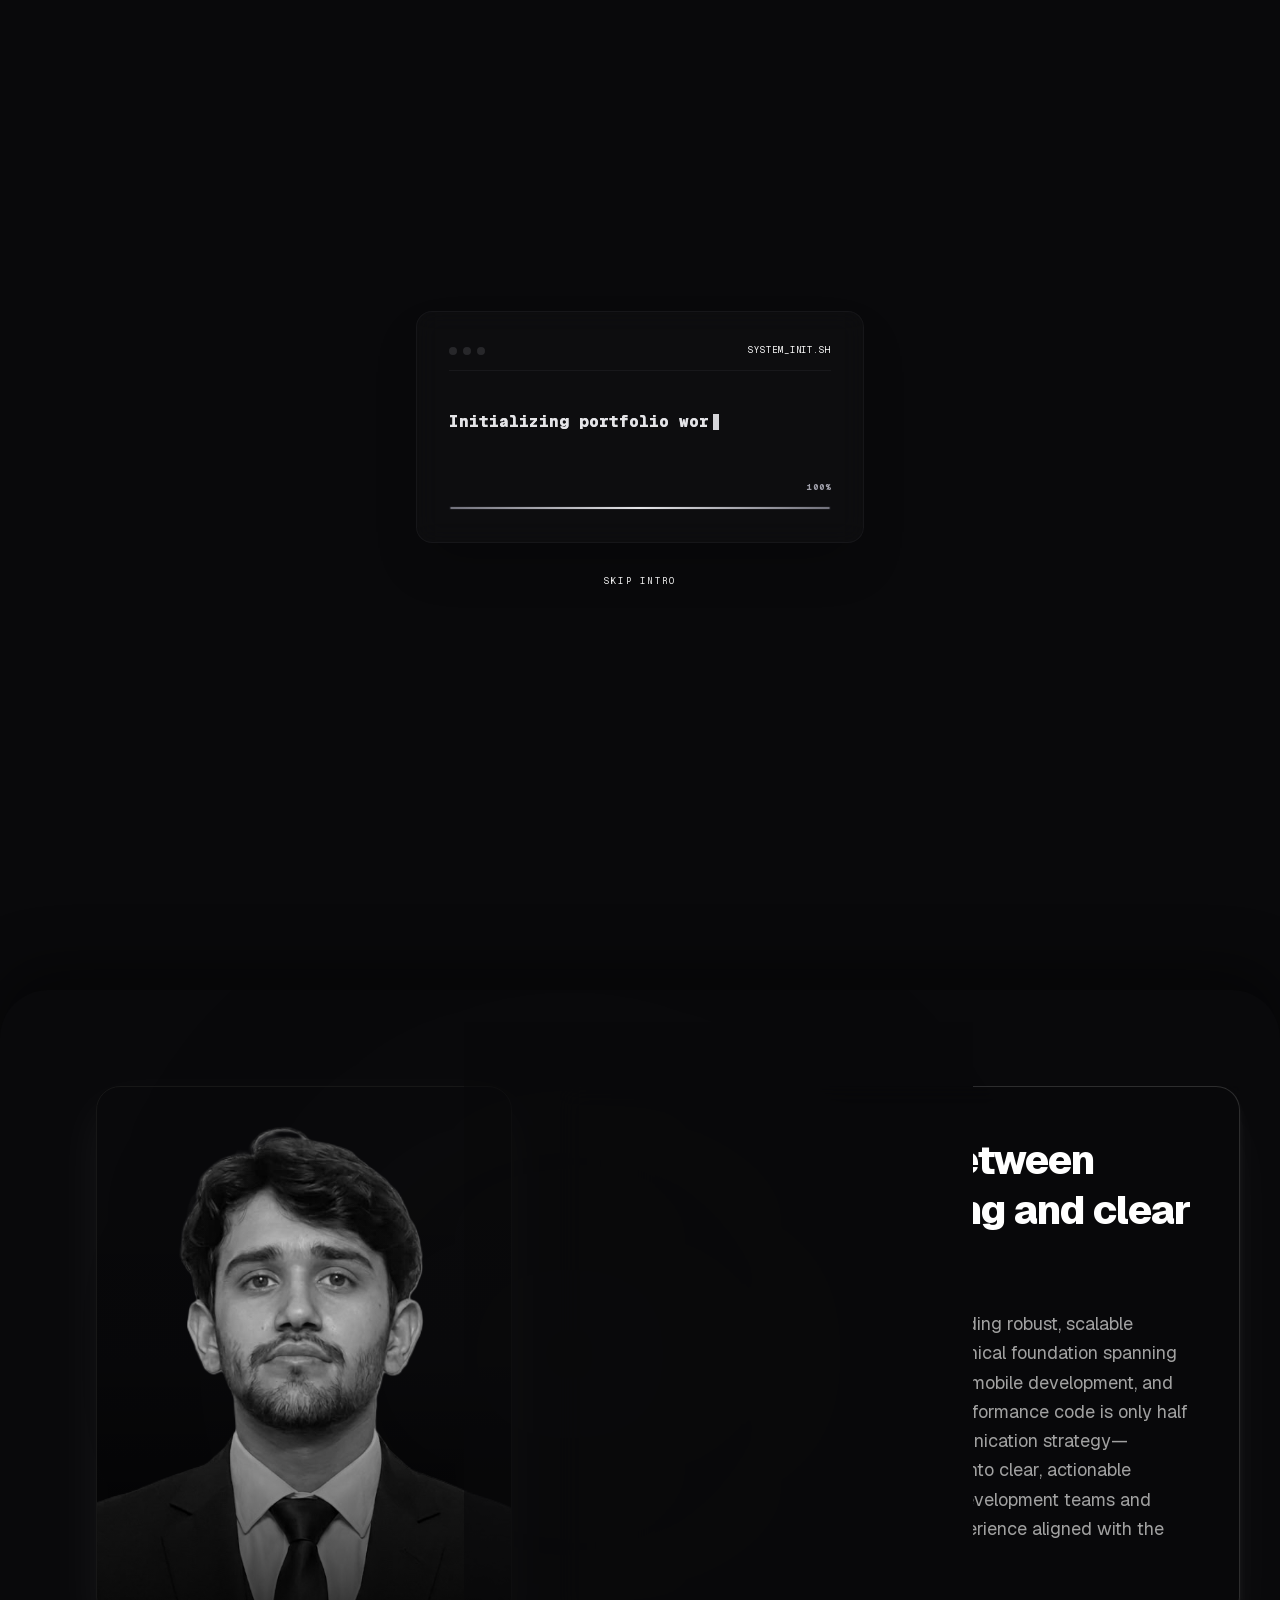
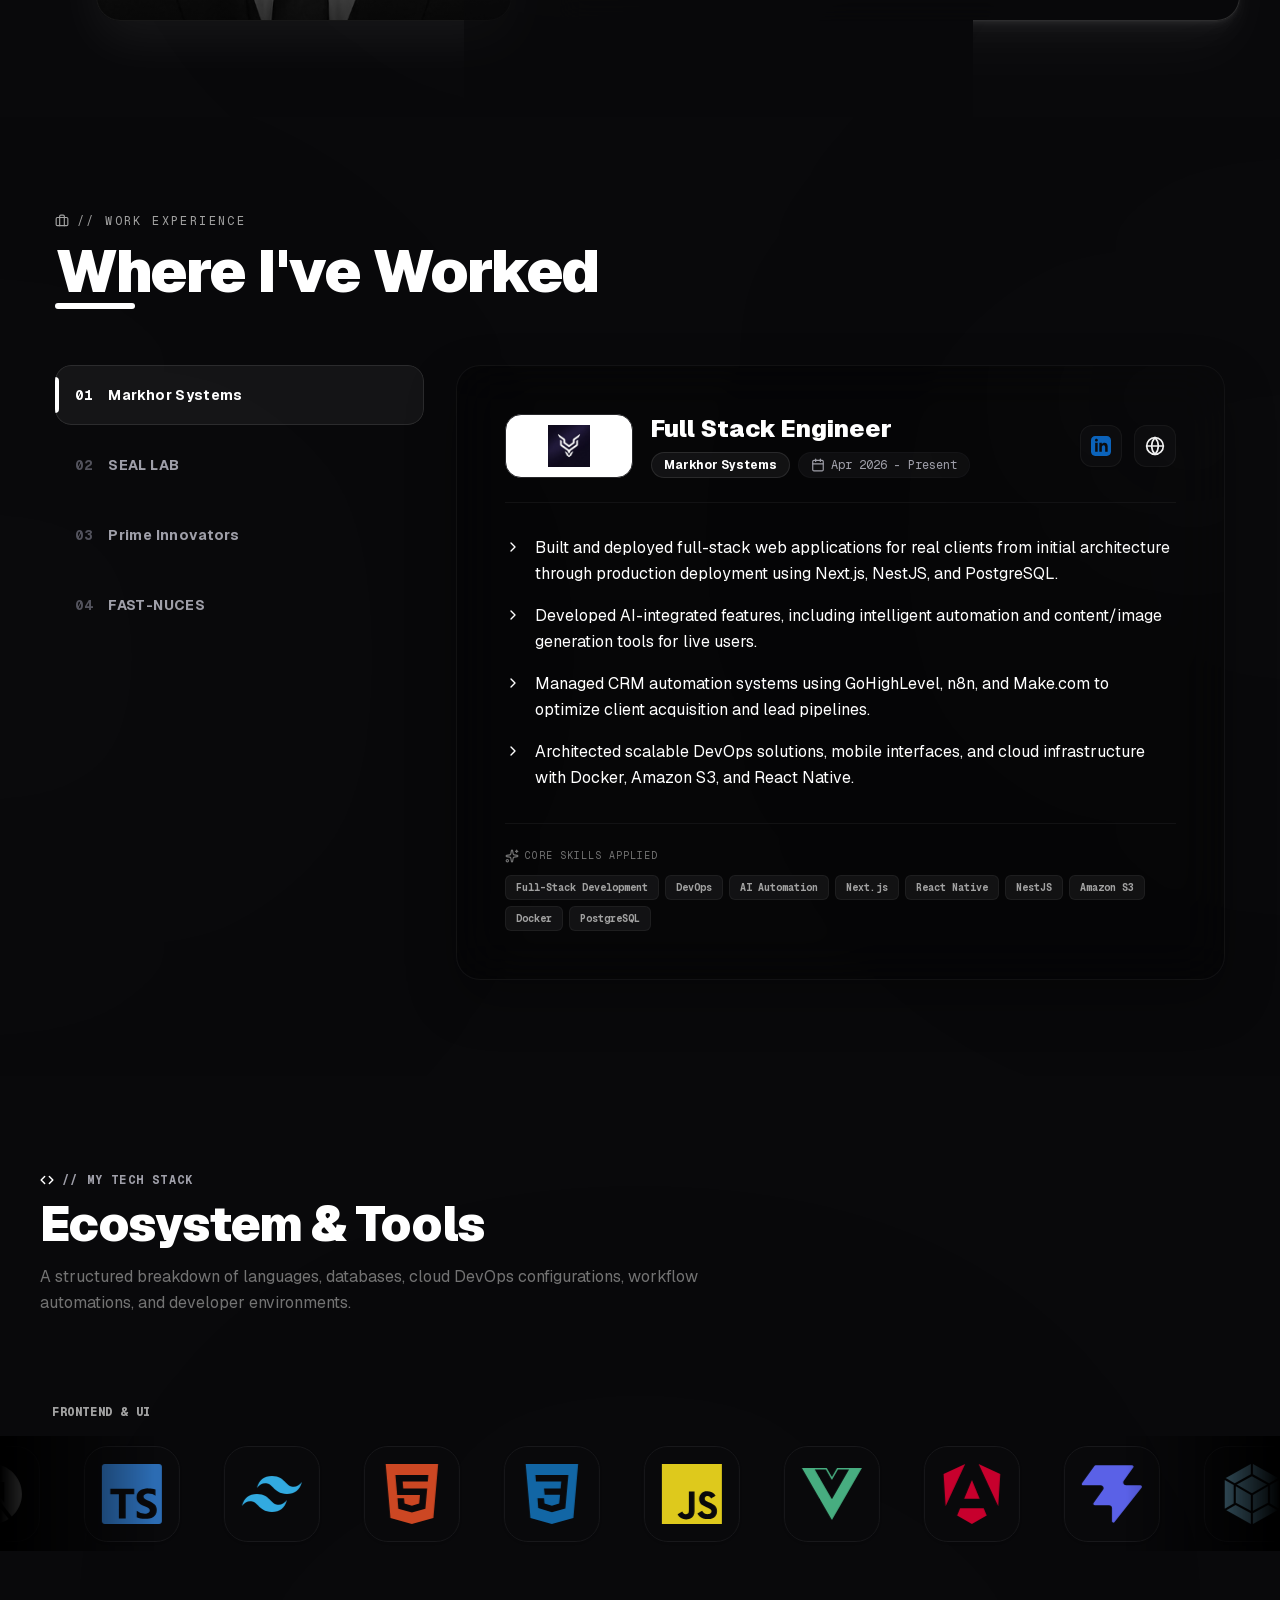
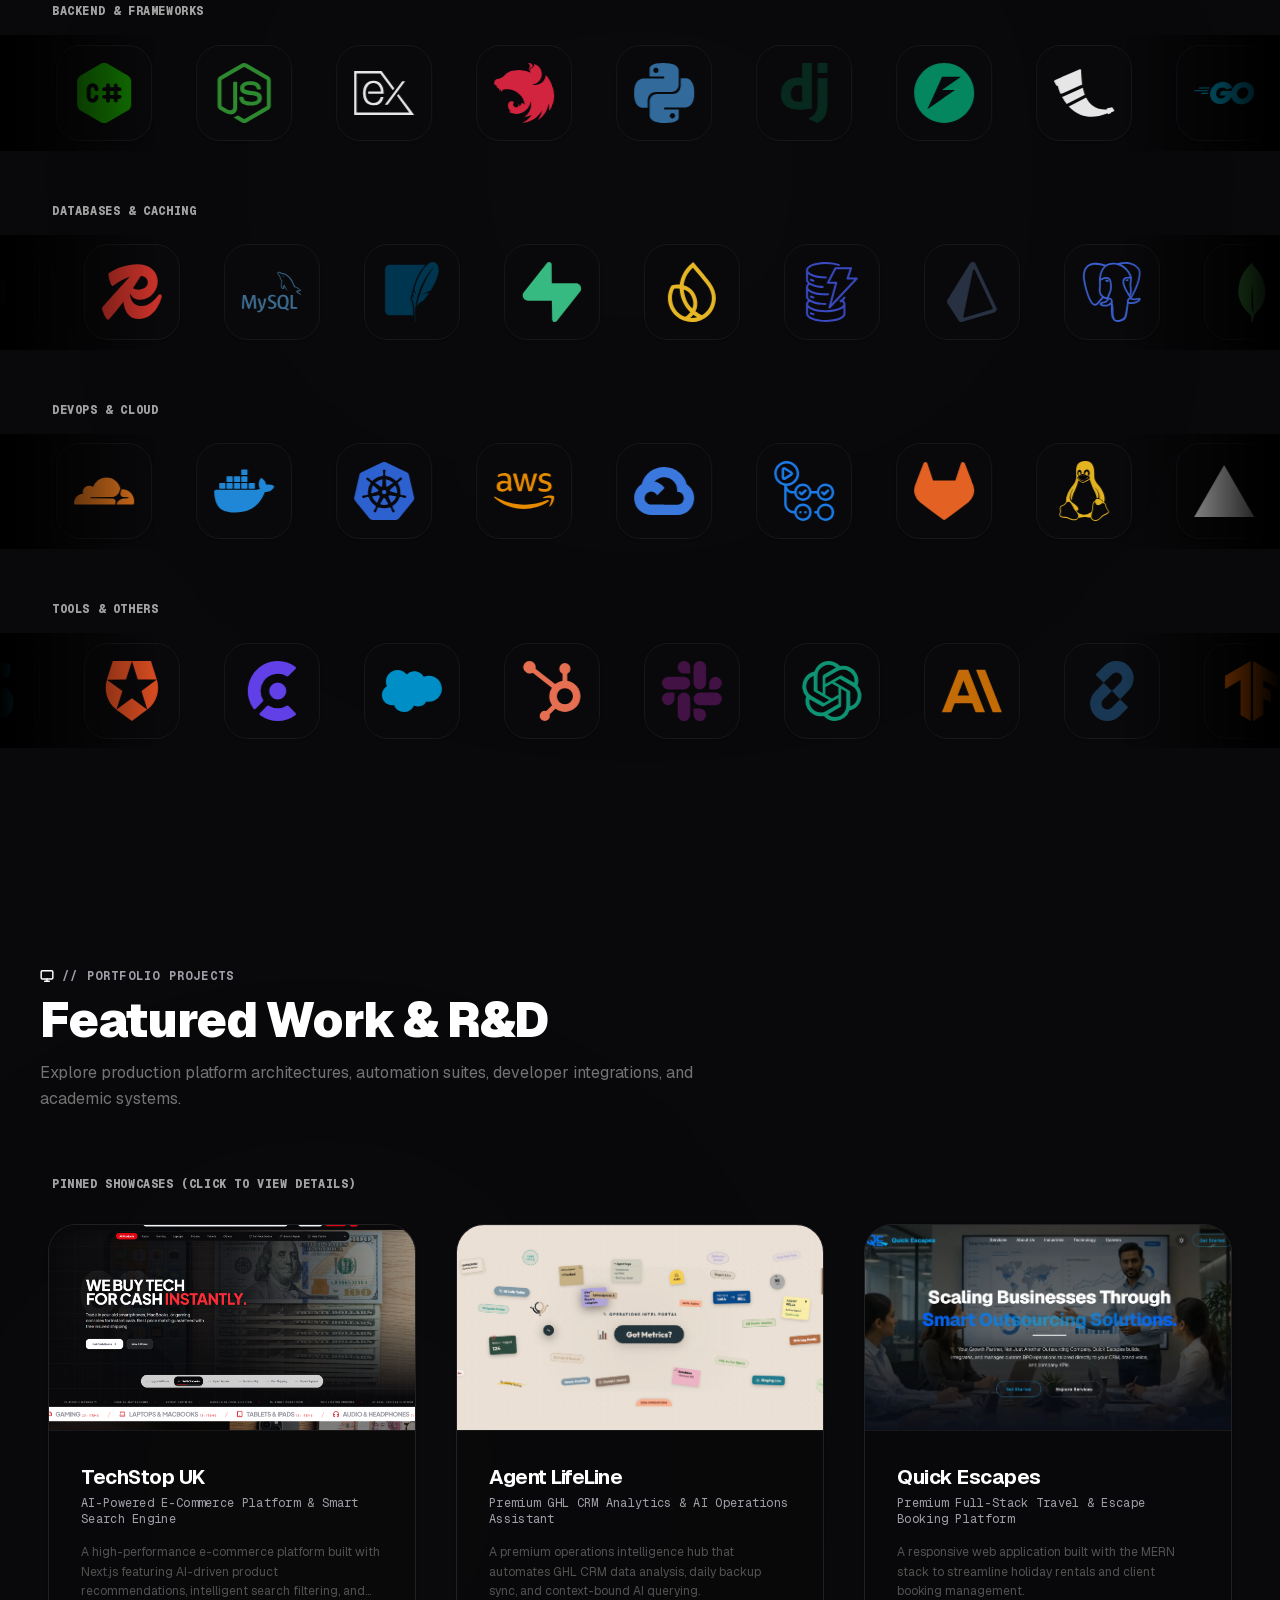
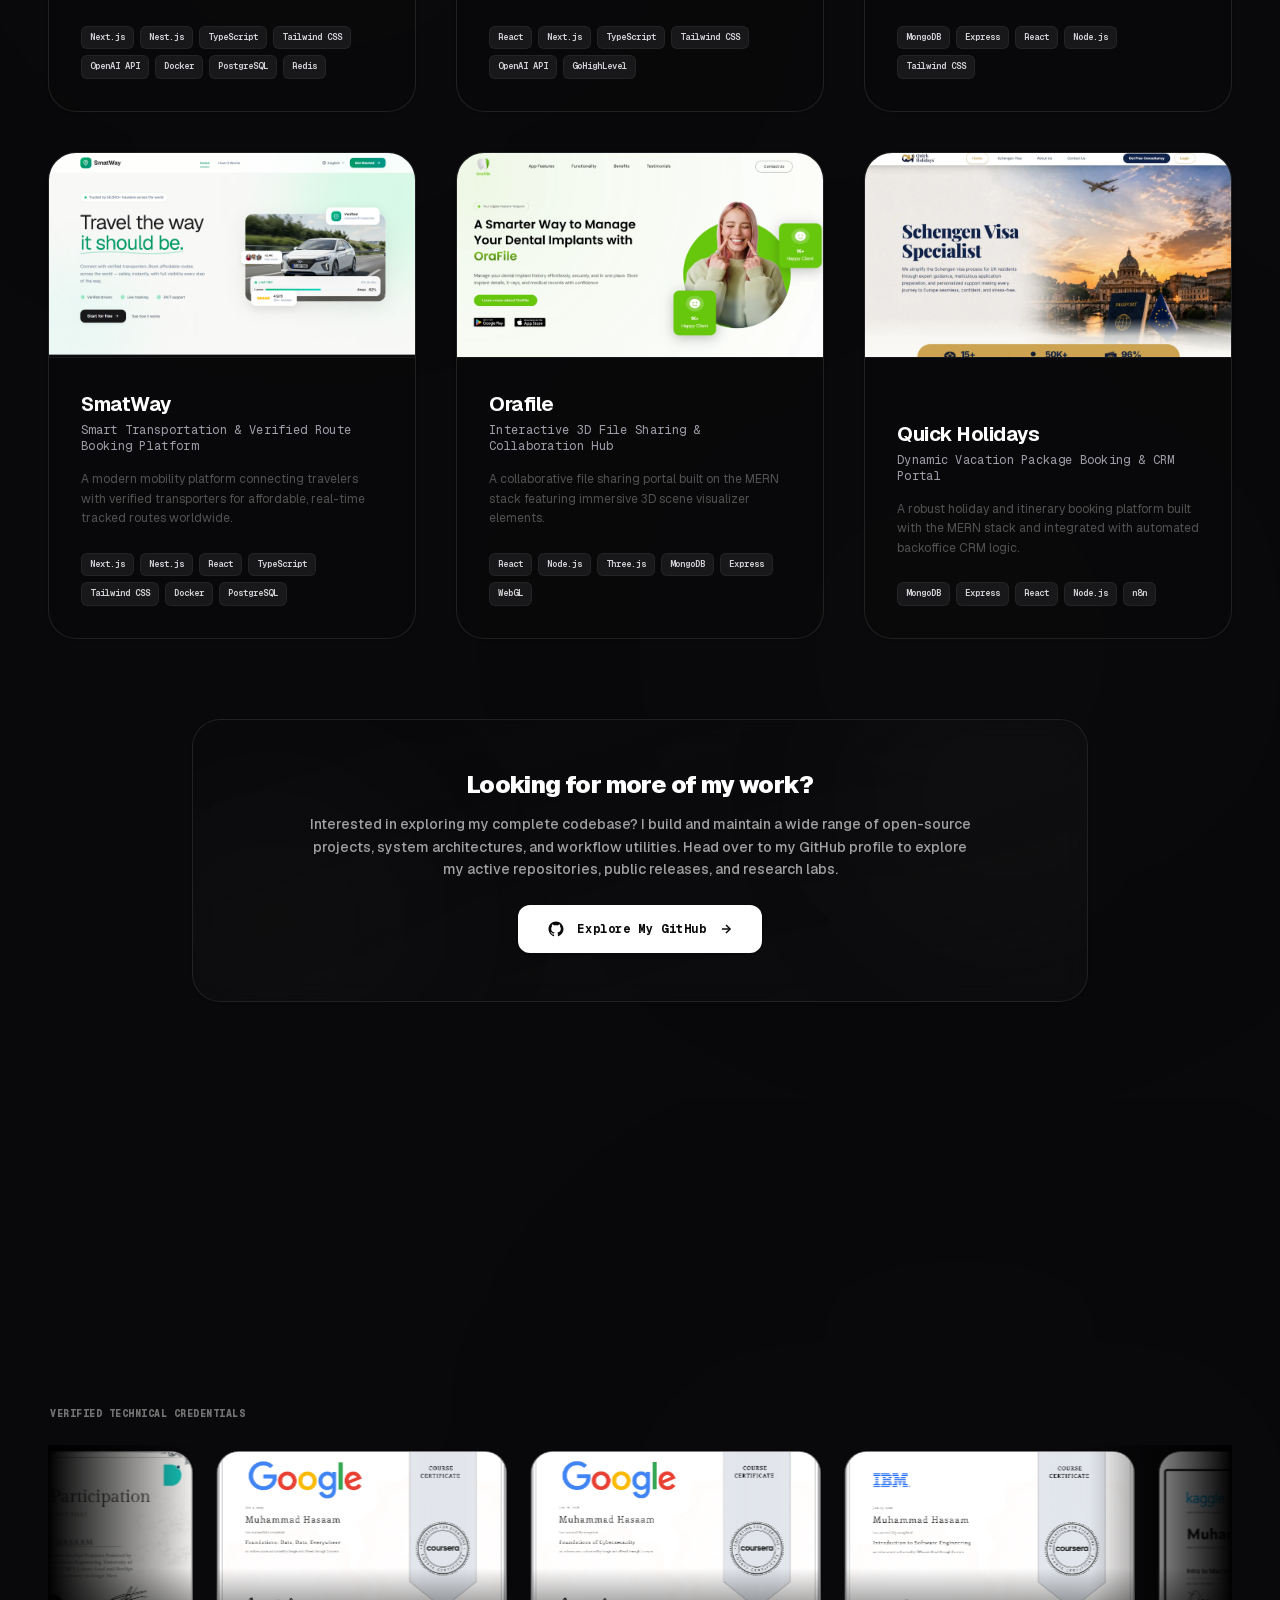
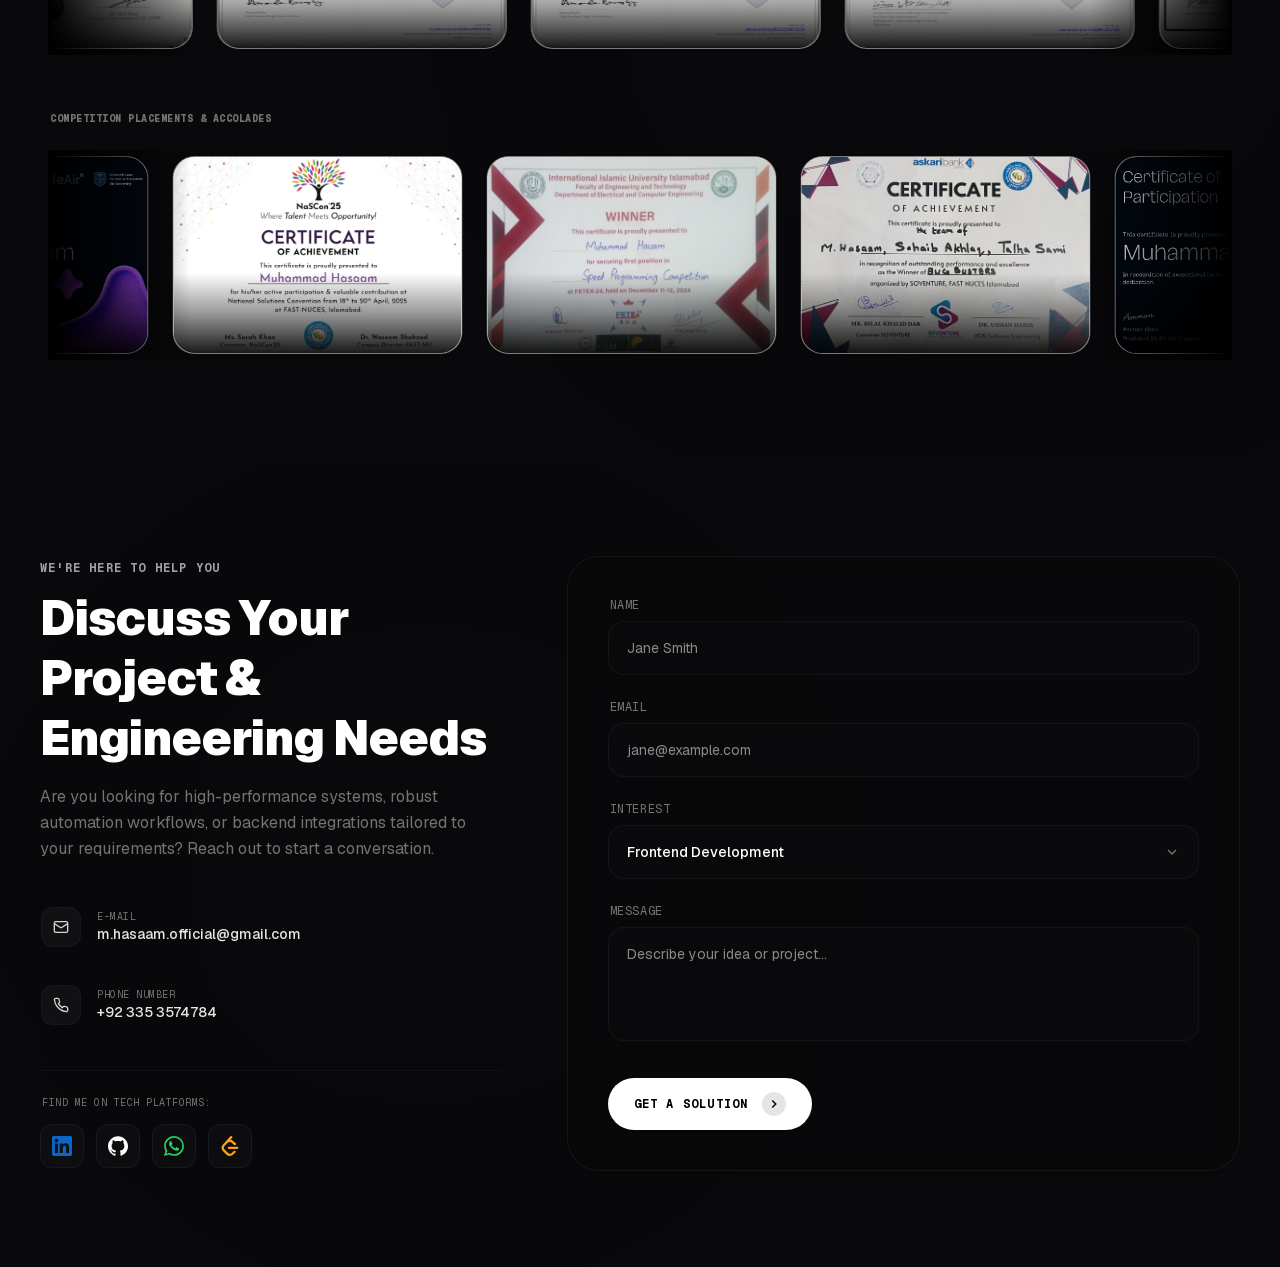
==== commit cb489f4c: "Deploy: 2026-08-17 18:49:34" ====
--- a/index.html
+++ b/index.html
@@ -1,4 +1,4 @@
-<!DOCTYPE html><html lang="en" class="geist_967664a6-module__4K9MCG__variable geist_mono_5ce8c3f-module__SSBbPG__variable h-full antialiased" data-scroll-behavior="smooth"><head><meta charSet="utf-8"/><link rel="preconnect" href="/" crossorigin=""/><meta name="viewport" content="width=device-width, initial-scale=1"/><link rel="preload" as="image" href="/myself.png"/><link rel="stylesheet" href="/_next/static/chunks/3na8ltwazxjmp.css" data-precedence="next"/><link rel="preload" as="script" fetchPriority="low" href="/_next/static/chunks/310vm2bl3xxpt.js"/><script src="/_next/static/chunks/0b66lj41q5niw.js" async=""></script><script src="/_next/static/chunks/3rxl-jt3pdxgx.js" async=""></script><script src="/_next/static/chunks/24vonj8wx89rr.js" async=""></script><script src="/_next/static/chunks/0paxexg6-m0de.js" async=""></script><script src="/_next/static/chunks/turbopack-3-7qx_6ar4i_e.js" async=""></script><script src="/_next/static/chunks/3fshfb2wc7a_4.js" async=""></script><script src="/_next/static/chunks/3-t-f0-11co1s.js" async=""></script><script src="/_next/static/chunks/2axe7lbykiz8s.js" async=""></script><script src="/_next/static/chunks/14mrh2-p_w84d.js" async=""></script><script src="/_next/static/chunks/17tb2iluyvzyr.js" async=""></script><script src="/_next/static/chunks/456f0t8rceov9.js" async=""></script><meta name="next-size-adjust" content=""/><title>MUHAMMAD HASAAM | Portfolio</title><meta name="description" content="Muhammad Hasaam is a Full Stack Engineer, Automation Expert, and Mobile Developer specializing in building robust, scalable applications and bridging the gap between complex engineering and clear strategy."/><link rel="icon" href="/icon.svg?icon.31bj0k_s0arvl.svg" sizes="any" type="image/svg+xml"/><script>
+<!DOCTYPE html><html lang="en" class="geist_967664a6-module__4K9MCG__variable geist_mono_5ce8c3f-module__SSBbPG__variable h-full antialiased" data-scroll-behavior="smooth"><head><meta charSet="utf-8"/><link rel="preconnect" href="/" crossorigin=""/><meta name="viewport" content="width=device-width, initial-scale=1"/><link rel="preload" as="image" href="/assets/images/myself.png"/><link rel="stylesheet" href="/_next/static/chunks/2pxkdo-l-0mjq.css" data-precedence="next"/><link rel="preload" as="script" fetchPriority="low" href="/_next/static/chunks/310vm2bl3xxpt.js"/><script src="/_next/static/chunks/0b66lj41q5niw.js" async=""></script><script src="/_next/static/chunks/3rxl-jt3pdxgx.js" async=""></script><script src="/_next/static/chunks/24vonj8wx89rr.js" async=""></script><script src="/_next/static/chunks/0paxexg6-m0de.js" async=""></script><script src="/_next/static/chunks/turbopack-3-7qx_6ar4i_e.js" async=""></script><script src="/_next/static/chunks/3fshfb2wc7a_4.js" async=""></script><script src="/_next/static/chunks/3-t-f0-11co1s.js" async=""></script><script src="/_next/static/chunks/2axe7lbykiz8s.js" async=""></script><script src="/_next/static/chunks/14mrh2-p_w84d.js" async=""></script><script src="/_next/static/chunks/17tb2iluyvzyr.js" async=""></script><script src="/_next/static/chunks/1k5yz_w__73s3.js" async=""></script><meta name="next-size-adjust" content=""/><title>MUHAMMAD HASAAM | Portfolio</title><meta name="description" content="Muhammad Hasaam is a Full Stack Engineer, Automation Expert, and Mobile Developer specializing in building robust, scalable applications and bridging the gap between complex engineering and clear strategy."/><link rel="icon" href="/icon.svg?icon.31bj0k_s0arvl.svg" sizes="any" type="image/svg+xml"/><script>
               try {
                 const theme = localStorage.getItem('portfolio-theme') || 'dark';
                 if (theme === 'dark') {
@@ -7,4 +7,4 @@
                   document.documentElement.classList.remove('dark');
                 }
               } catch (_) {}
-            </script><script src="/_next/static/chunks/0cz1d0mv5g_q7.js" noModule=""></script></head><body class="min-h-full flex flex-col bg-background text-foreground transition-colors duration-300 selection:bg-foreground selection:text-background"><div hidden=""><!--$--><!--/$--></div><header class="fixed top-6 left-1/2 -translate-x-1/2 z-50 bg-white/80 dark:bg-black/70 border border-black/15 dark:border-white/40 backdrop-blur-md rounded-full p-2 pr-4 min-[1050px]:pr-8 flex items-center gap-6 min-[1050px]:gap-8 shadow-[0_10px_30px_rgba(0,0,0,0.15)] dark:shadow-[0_10px_30px_rgba(255,255,255,0.15)] transition-all duration-300 justify-between min-[1050px]:justify-start"><a href="#home" class="bg-black dark:bg-white rounded-full w-10 h-10 flex items-center justify-center cursor-pointer flex-shrink-0 select-none shadow-md"><span class="text-white dark:text-black font-mono font-bold text-lg select-none leading-none">&gt;_</span></a><nav class="hidden min-[1050px]:flex items-center gap-2"><a href="#home" class="relative rounded-full px-4 py-1.5 transition-all duration-200 select-none cursor-pointer flex items-center justify-center z-10 border border-transparent text-white dark:text-black"><div class="absolute inset-0 bg-black dark:bg-white rounded-full -z-10 shadow-sm"></div><div class="overflow-hidden relative flex flex-col pointer-events-none z-10 uppercase tracking-wider font-mono h-[22px]"><div class="h-full flex flex-col"><span class="font-bold text-xs md:text-sm h-full flex items-center shrink-0 leading-none whitespace-nowrap">HOME</span><span class="font-bold text-xs md:text-sm h-full flex items-center shrink-0 leading-none whitespace-nowrap">HOME</span></div></div></a><a href="#about" class="relative rounded-full px-4 py-1.5 transition-all duration-200 select-none cursor-pointer flex items-center justify-center z-10 border border-transparent text-neutral-500 hover:text-black dark:text-neutral-400 dark:hover:text-white"><div class="overflow-hidden relative flex flex-col pointer-events-none z-10 uppercase tracking-wider font-mono h-[22px]"><div class="h-full flex flex-col"><span class="font-bold text-xs md:text-sm h-full flex items-center shrink-0 leading-none whitespace-nowrap">ABOUT</span><span class="font-bold text-xs md:text-sm h-full flex items-center shrink-0 leading-none whitespace-nowrap">ABOUT</span></div></div></a><a href="#experience" class="relative rounded-full px-4 py-1.5 transition-all duration-200 select-none cursor-pointer flex items-center justify-center z-10 border border-transparent text-neutral-500 hover:text-black dark:text-neutral-400 dark:hover:text-white"><div class="overflow-hidden relative flex flex-col pointer-events-none z-10 uppercase tracking-wider font-mono h-[22px]"><div class="h-full flex flex-col"><span class="font-bold text-xs md:text-sm h-full flex items-center shrink-0 leading-none whitespace-nowrap">EXPERIENCE</span><span class="font-bold text-xs md:text-sm h-full flex items-center shrink-0 leading-none whitespace-nowrap">EXPERIENCE</span></div></div></a><a href="#tech-stack" class="relative rounded-full px-4 py-1.5 transition-all duration-200 select-none cursor-pointer flex items-center justify-center z-10 border border-transparent text-neutral-500 hover:text-black dark:text-neutral-400 dark:hover:text-white"><div class="overflow-hidden relative flex flex-col pointer-events-none z-10 uppercase tracking-wider font-mono h-[22px]"><div class="h-full flex flex-col"><span class="font-bold text-xs md:text-sm h-full flex items-center shrink-0 leading-none whitespace-nowrap">TECH STACK</span><span class="font-bold text-xs md:text-sm h-full flex items-center shrink-0 leading-none whitespace-nowrap">TECH STACK</span></div></div></a><a href="#projects" class="relative rounded-full px-4 py-1.5 transition-all duration-200 select-none cursor-pointer flex items-center justify-center z-10 border border-transparent text-neutral-500 hover:text-black dark:text-neutral-400 dark:hover:text-white"><div class="overflow-hidden relative flex flex-col pointer-events-none z-10 uppercase tracking-wider font-mono h-[22px]"><div class="h-full flex flex-col"><span class="font-bold text-xs md:text-sm h-full flex items-center shrink-0 leading-none whitespace-nowrap">PROJECTS</span><span class="font-bold text-xs md:text-sm h-full flex items-center shrink-0 leading-none whitespace-nowrap">PROJECTS</span></div></div></a><a href="#certifications" class="relative rounded-full px-4 py-1.5 transition-all duration-200 select-none cursor-pointer flex items-center justify-center z-10 border border-transparent text-neutral-500 hover:text-black dark:text-neutral-400 dark:hover:text-white"><div class="overflow-hidden relative flex flex-col pointer-events-none z-10 uppercase tracking-wider font-mono h-[22px]"><div class="h-full flex flex-col"><span class="font-bold text-xs md:text-sm h-full flex items-center shrink-0 leading-none whitespace-nowrap">CERTIFICATIONS</span><span class="font-bold text-xs md:text-sm h-full flex items-center shrink-0 leading-none whitespace-nowrap">CERTIFICATIONS</span></div></div></a><a href="#contact" class="relative rounded-full px-4 py-1.5 transition-all duration-200 select-none cursor-pointer flex items-center justify-center z-10 border border-transparent text-neutral-500 hover:text-black dark:text-neutral-400 dark:hover:text-white"><div class="overflow-hidden relative flex flex-col pointer-events-none z-10 uppercase tracking-wider font-mono h-[22px]"><div class="h-full flex flex-col"><span class="font-bold text-xs md:text-sm h-full flex items-center shrink-0 leading-none whitespace-nowrap">CONTACT US</span><span class="font-bold text-xs md:text-sm h-full flex items-center shrink-0 leading-none whitespace-nowrap">CONTACT US</span></div></div></a></nav><button class="text-neutral-500 hover:text-black dark:text-neutral-400 dark:hover:text-white p-2 rounded-full hover:bg-zinc-100 dark:hover:bg-neutral-800 transition-colors mr-1 cursor-pointer flex items-center justify-center" aria-label="Toggle theme"><svg xmlns="http://www.w3.org/2000/svg" width="24" height="24" viewBox="0 0 24 24" fill="none" stroke="currentColor" stroke-width="2" stroke-linecap="round" stroke-linejoin="round" class="lucide lucide-sun w-4 h-4" aria-hidden="true"><circle cx="12" cy="12" r="4"></circle><path d="M12 2v2"></path><path d="M12 20v2"></path><path d="m4.93 4.93 1.41 1.41"></path><path d="m17.66 17.66 1.41 1.41"></path><path d="M2 12h2"></path><path d="M20 12h2"></path><path d="m6.34 17.66-1.41 1.41"></path><path d="m19.07 4.93-1.41 1.41"></path></svg></button><button class="min-[1050px]:hidden text-black dark:text-white p-2 rounded-full hover:bg-zinc-100 dark:hover:bg-neutral-800 focus:outline-none z-50 transition-colors mr-1" aria-label="Toggle Navigation Menu"><div style="opacity:1;transform:none"><svg xmlns="http://www.w3.org/2000/svg" width="24" height="24" viewBox="0 0 24 24" fill="none" stroke="currentColor" stroke-width="2" stroke-linecap="round" stroke-linejoin="round" class="lucide lucide-menu w-5 h-5" aria-hidden="true"><path d="M4 5h16"></path><path d="M4 12h16"></path><path d="M4 19h16"></path></svg></div></button></header><div class="flex-1 flex flex-col"><main class="w-full bg-transparent"><div class="fixed inset-0 z-50 flex flex-col items-center justify-center bg-zinc-950 text-white font-mono" style="opacity:1"><div class="max-w-lg w-full px-8 flex flex-col items-center"><div class="w-full bg-zinc-900/30 border border-zinc-800/40 rounded-2xl p-6 md:p-8 backdrop-blur-md shadow-2xl relative overflow-hidden flex flex-col gap-6.5"><div class="flex items-center justify-between border-b border-zinc-900 pb-3"><div class="flex gap-1.5"><span class="w-2 h-2 rounded-full bg-zinc-800"></span><span class="w-2 h-2 rounded-full bg-zinc-800"></span><span class="w-2 h-2 rounded-full bg-zinc-800"></span></div><span class="text-[9px] uppercase tracking-widest text-zinc-550">system_init.sh</span></div><div class="min-h-[50px] flex items-center justify-start py-2"><h1 class="text-sm md:text-base font-extrabold tracking-normal text-zinc-200 bg-gradient-to-r from-zinc-100 to-zinc-400 bg-clip-text text-transparent leading-relaxed select-none font-mono"><span class="inline-block w-1.5 h-4 ml-1 bg-zinc-300 animate-pulse align-middle"></span></h1></div><div class="space-y-3 mt-2"><div class="flex items-center justify-between text-[9px] tracking-widest text-zinc-550 font-bold uppercase font-mono"><span>Fetching configuration...</span><span class="text-zinc-400">20<!-- -->%</span></div><div class="w-full bg-zinc-900/80 rounded-full h-1 overflow-hidden border border-zinc-800/20 relative"><div class="h-full bg-gradient-to-r from-zinc-500 via-zinc-200 to-zinc-500 rounded-full shadow-[0_0_10px_rgba(255,255,255,0.2)]" style="width:0%"></div></div></div></div><button class="mt-8 text-[9px] text-zinc-605 hover:text-zinc-400 transition-colors uppercase tracking-[0.25em] cursor-pointer hover:underline">Skip Intro</button></div></div><div class="relative h-[220vh]"><section id="home" class="sticky top-0 z-0 w-full min-h-screen h-screen overflow-hidden flex flex-col items-center justify-end pb-8 sm:pb-12 text-center px-4 bg-black text-white"><div class="absolute inset-0 w-full h-full flex items-start justify-center pointer-events-none select-none overflow-hidden pt-16 sm:pt-12 md:pt-8"><div class="relative w-[450px] sm:w-[580px] md:w-[680px] lg:w-[760px] h-[78vh] sm:h-[82vh] md:h-[85vh]"><img src="/myself.png" alt="MUHAMMAD HASAAM" class="w-full h-full object-cover object-top filter grayscale contrast-125 brightness-90 transition-all duration-300"/><div class="absolute inset-0 bg-gradient-to-t from-black via-black/30 to-black/60"></div><div class="absolute inset-0 bg-[radial-gradient(circle_at_center,transparent_35%,#000000_90%)]"></div></div></div><div class="relative z-10 flex flex-col items-center justify-center pointer-events-none select-none w-full max-w-6xl mx-auto space-y-3 mb-4"><h1 class="font-bold text-2xl sm:text-4xl md:text-5xl lg:text-6xl xl:text-7xl 2xl:text-8xl tracking-tight uppercase leading-none text-white drop-shadow-[0_10px_35px_rgba(0,0,0,0.95)] pointer-events-auto whitespace-nowrap px-2" style="opacity:0;transform:translateY(30px)">I AM <!-- -->MUHAMMAD HASAAM</h1><div class="text-sm sm:text-xl md:text-2xl font-light tracking-wide text-zinc-300 pointer-events-auto font-sans max-w-3xl" style="opacity:0;transform:translateY(20px)">Full Stack Engineer, Automation Expert &amp; Developer</div></div><div class="relative z-10 flex flex-col items-center gap-1.5 pointer-events-auto cursor-pointer pt-1" style="opacity:0;transform:translateY(10px)"><div class="w-5 h-9 rounded-full border-2 border-zinc-500/80 flex items-start justify-center p-1 backdrop-blur-sm"><div class="w-1.5 h-2 rounded-full bg-white"></div></div><span class="text-[9px] uppercase font-mono tracking-[0.3em] text-zinc-400 font-semibold">SCROLL</span></div></section></div><!--$!--><template data-dgst="BAILOUT_TO_CLIENT_SIDE_RENDERING"></template><div class="max-w-7xl mx-auto px-6 py-24 min-h-[500px] bg-neutral-100/20 dark:bg-zinc-900/10 animate-pulse rounded-3xl"></div><!--/$--><!--$!--><template data-dgst="BAILOUT_TO_CLIENT_SIDE_RENDERING"></template><div class="max-w-7xl mx-auto px-6 py-24 min-h-[400px] bg-neutral-100/20 dark:bg-zinc-900/10 animate-pulse rounded-3xl"></div><!--/$--><!--$!--><template data-dgst="BAILOUT_TO_CLIENT_SIDE_RENDERING"></template><div class="max-w-7xl mx-auto px-6 py-24 min-h-[400px] bg-neutral-100/20 dark:bg-zinc-900/10 animate-pulse rounded-3xl"></div><!--/$--><!--$!--><template data-dgst="BAILOUT_TO_CLIENT_SIDE_RENDERING"></template><div class="max-w-7xl mx-auto px-6 py-24 min-h-[600px] bg-neutral-100/20 dark:bg-zinc-900/10 animate-pulse rounded-3xl"></div><!--/$--><!--$!--><template data-dgst="BAILOUT_TO_CLIENT_SIDE_RENDERING"></template><div class="max-w-7xl mx-auto px-6 py-24 min-h-[300px] bg-neutral-100/20 dark:bg-zinc-900/10 animate-pulse rounded-3xl"></div><!--/$--><!--$!--><template data-dgst="BAILOUT_TO_CLIENT_SIDE_RENDERING"></template><div class="max-w-7xl mx-auto px-6 py-24 min-h-[400px] bg-neutral-100/20 dark:bg-zinc-900/10 animate-pulse rounded-3xl"></div><!--/$--></main><!--$--><!--/$--></div><script src="/_next/static/chunks/310vm2bl3xxpt.js" id="_R_" async=""></script><script>(self.__next_f=self.__next_f||[]).push([0])</script><script>self.__next_f.push([1,"1:\"$Sreact.fragment\"\n2:I[3265,[\"/_next/static/chunks/3fshfb2wc7a_4.js\",\"/_next/static/chunks/3-t-f0-11co1s.js\",\"/_next/static/chunks/2axe7lbykiz8s.js\",\"/_next/static/chunks/14mrh2-p_w84d.js\"],\"default\"]\n3:I[39756,[\"/_next/static/chunks/3fshfb2wc7a_4.js\",\"/_next/static/chunks/3-t-f0-11co1s.js\",\"/_next/static/chunks/2axe7lbykiz8s.js\",\"/_next/static/chunks/14mrh2-p_w84d.js\"],\"default\"]\n4:I[37457,[\"/_next/static/chunks/3fshfb2wc7a_4.js\",\"/_next/static/chunks/3-t-f0-11co1s.js\",\"/_next/static/chunks/2axe7lbykiz8s.js\",\"/_next/static/chunks/14mrh2-p_w84d.js\"],\"default\"]\n5:I[29306,[\"/_next/static/chunks/3fshfb2wc7a_4.js\",\"/_next/static/chunks/3-t-f0-11co1s.js\",\"/_next/static/chunks/2axe7lbykiz8s.js\",\"/_next/static/chunks/14mrh2-p_w84d.js\",\"/_next/static/chunks/17tb2iluyvzyr.js\"],\"default\"]\n6:I[47257,[\"/_next/static/chunks/3fshfb2wc7a_4.js\",\"/_next/static/chunks/3-t-f0-11co1s.js\",\"/_next/static/chunks/2axe7lbykiz8s.js\",\"/_next/static/chunks/14mrh2-p_w84d.js\"],\"ClientPageRoot\"]\n7:I[52683,[\"/_next/static/chunks/3fshfb2wc7a_4.js\",\"/_next/static/chunks/3-t-f0-11co1s.js\",\"/_next/static/chunks/2axe7lbykiz8s.js\",\"/_next/static/chunks/14mrh2-p_w84d.js\",\"/_next/static/chunks/456f0t8rceov9.js\"],\"default\"]\na:I[97367,[\"/_next/static/chunks/3fshfb2wc7a_4.js\",\"/_next/static/chunks/3-t-f0-11co1s.js\",\"/_next/static/chunks/2axe7lbykiz8s.js\",\"/_next/static/chunks/14mrh2-p_w84d.js\"],\"OutletBoundary\"]\nb:\"$Sreact.suspense\"\nd:I[97367,[\"/_next/static/chunks/3fshfb2wc7a_4.js\",\"/_next/static/chunks/3-t-f0-11co1s.js\",\"/_next/static/chunks/2axe7lbykiz8s.js\",\"/_next/static/chunks/14mrh2-p_w84d.js\"],\"ViewportBoundary\"]\nf:I[97367,[\"/_next/static/chunks/3fshfb2wc7a_4.js\",\"/_next/static/chunks/3-t-f0-11co1s.js\",\"/_next/static/chunks/2axe7lbykiz8s.js\",\"/_next/static/chunks/14mrh2-p_w84d.js\"],\"MetadataBoundary\"]\n11:I[68027,[\"/_next/static/chunks/3fshfb2wc7a_4.js\",\"/_next/static/chunks/3-t-f0-11co1s.js\",\"/_next/static/chunks/2axe7lbykiz8s.js\",\"/_next/static/chunks/14mrh2-p_w84d.js\"],\"default\",1]\n:HL[\"/_next/static/chunks/3na8ltwazxjmp.css\",\"style\"]\n:HC[\"/\",\"\"]\n"])</script><script>self.__next_f.push([1,"0:{\"P\":null,\"c\":[\"\",\"\"],\"q\":\"\",\"i\":false,\"f\":[[[\"\",{\"children\":[\"__PAGE__\",{}]},\"$undefined\",\"$undefined\",16],[[\"$\",\"$1\",\"c\",{\"children\":[[[\"$\",\"link\",\"0\",{\"rel\":\"stylesheet\",\"href\":\"/_next/static/chunks/3na8ltwazxjmp.css\",\"precedence\":\"next\",\"crossOrigin\":\"$undefined\",\"nonce\":\"$undefined\"}],[\"$\",\"script\",\"script-0\",{\"src\":\"/_next/static/chunks/3fshfb2wc7a_4.js\",\"async\":true,\"nonce\":\"$undefined\"}],[\"$\",\"script\",\"script-1\",{\"src\":\"/_next/static/chunks/3-t-f0-11co1s.js\",\"async\":true,\"nonce\":\"$undefined\"}],[\"$\",\"script\",\"script-2\",{\"src\":\"/_next/static/chunks/2axe7lbykiz8s.js\",\"async\":true,\"nonce\":\"$undefined\"}],[\"$\",\"script\",\"script-3\",{\"src\":\"/_next/static/chunks/14mrh2-p_w84d.js\",\"async\":true,\"nonce\":\"$undefined\"}]],[\"$\",\"html\",null,{\"lang\":\"en\",\"className\":\"geist_967664a6-module__4K9MCG__variable geist_mono_5ce8c3f-module__SSBbPG__variable h-full antialiased\",\"suppressHydrationWarning\":true,\"data-scroll-behavior\":\"smooth\",\"children\":[[\"$\",\"head\",null,{\"children\":[\"$\",\"script\",null,{\"dangerouslySetInnerHTML\":{\"__html\":\"\\n              try {\\n                const theme = localStorage.getItem('portfolio-theme') || 'dark';\\n                if (theme === 'dark') {\\n                  document.documentElement.classList.add('dark');\\n                } else {\\n                  document.documentElement.classList.remove('dark');\\n                }\\n              } catch (_) {}\\n            \"}}]}],[\"$\",\"body\",null,{\"className\":\"min-h-full flex flex-col bg-background text-foreground transition-colors duration-300 selection:bg-foreground selection:text-background\",\"children\":[[\"$\",\"$L2\",null,{}],[\"$\",\"div\",null,{\"className\":\"flex-1 flex flex-col\",\"children\":[\"$\",\"$L3\",null,{\"parallelRouterKey\":\"children\",\"error\":\"$undefined\",\"errorStyles\":\"$undefined\",\"errorScripts\":\"$undefined\",\"template\":[\"$\",\"$L4\",null,{}],\"templateStyles\":\"$undefined\",\"templateScripts\":\"$undefined\",\"notFound\":[[\"$\",\"$L5\",null,{}],[]],\"forbidden\":\"$undefined\",\"unauthorized\":\"$undefined\"}]}]]}]]}]]}],{\"children\":[[\"$\",\"$1\",\"c\",{\"children\":[[\"$\",\"$L6\",null,{\"Component\":\"$7\",\"serverProvidedParams\":{\"searchParams\":{},\"params\":{},\"promises\":[\"$@8\",\"$@9\"]}}],[[\"$\",\"script\",\"script-0\",{\"src\":\"/_next/static/chunks/456f0t8rceov9.js\",\"async\":true,\"nonce\":\"$undefined\"}]],[\"$\",\"$La\",null,{\"children\":[\"$\",\"$b\",null,{\"name\":\"Next.MetadataOutlet\",\"children\":\"$@c\"}]}]]}],{},null,false,null]},null,false,null],[\"$\",\"$1\",\"h\",{\"children\":[null,[\"$\",\"$Ld\",null,{\"children\":\"$Le\"}],[\"$\",\"div\",null,{\"hidden\":true,\"children\":[\"$\",\"$Lf\",null,{\"children\":[\"$\",\"$b\",null,{\"name\":\"Next.Metadata\",\"children\":\"$L10\"}]}]}],[\"$\",\"meta\",null,{\"name\":\"next-size-adjust\",\"content\":\"\"}]]}],false]],\"m\":\"$undefined\",\"G\":[\"$11\",[[\"$\",\"link\",\"0\",{\"rel\":\"stylesheet\",\"href\":\"/_next/static/chunks/3na8ltwazxjmp.css\",\"precedence\":\"next\",\"crossOrigin\":\"$undefined\",\"nonce\":\"$undefined\"}]]],\"S\":true,\"h\":null,\"s\":\"$undefined\",\"l\":\"$undefined\",\"p\":\"$undefined\",\"d\":\"$undefined\",\"b\":\"fyhB6uHWSTei6bxOiWjbE\"}\n"])</script><script>self.__next_f.push([1,"8:{}\n9:\"$0:f:0:1:1:children:0:props:children:0:props:serverProvidedParams:params\"\n"])</script><script>self.__next_f.push([1,"e:[[\"$\",\"meta\",\"0\",{\"charSet\":\"utf-8\"}],[\"$\",\"meta\",\"1\",{\"name\":\"viewport\",\"content\":\"width=device-width, initial-scale=1\"}]]\n"])</script><script>self.__next_f.push([1,"12:I[27201,[\"/_next/static/chunks/3fshfb2wc7a_4.js\",\"/_next/static/chunks/3-t-f0-11co1s.js\",\"/_next/static/chunks/2axe7lbykiz8s.js\",\"/_next/static/chunks/14mrh2-p_w84d.js\"],\"IconMark\"]\nc:null\n10:[[\"$\",\"title\",\"0\",{\"children\":\"MUHAMMAD HASAAM | Portfolio\"}],[\"$\",\"meta\",\"1\",{\"name\":\"description\",\"content\":\"Muhammad Hasaam is a Full Stack Engineer, Automation Expert, and Mobile Developer specializing in building robust, scalable applications and bridging the gap between complex engineering and clear strategy.\"}],[\"$\",\"link\",\"2\",{\"rel\":\"icon\",\"href\":\"/icon.svg?icon.31bj0k_s0arvl.svg\",\"sizes\":\"any\",\"type\":\"image/svg+xml\"}],[\"$\",\"$L12\",\"3\",{}]]\n"])</script></body></html>+            </script><script src="/_next/static/chunks/0cz1d0mv5g_q7.js" noModule=""></script></head><body class="min-h-full flex flex-col bg-background text-foreground transition-colors duration-300 selection:bg-foreground selection:text-background"><div hidden=""><!--$--><!--/$--></div><header class="fixed top-6 left-1/2 -translate-x-1/2 z-50 bg-white/80 dark:bg-black/70 border border-black/15 dark:border-white/40 backdrop-blur-md rounded-full p-2 pr-4 min-[1050px]:pr-8 flex items-center gap-6 min-[1050px]:gap-8 shadow-[0_10px_30px_rgba(0,0,0,0.15)] dark:shadow-[0_10px_30px_rgba(255,255,255,0.15)] transition-all duration-300 justify-between min-[1050px]:justify-start"><a href="#home" class="bg-black dark:bg-white rounded-full w-10 h-10 flex items-center justify-center cursor-pointer flex-shrink-0 select-none shadow-md"><span class="text-white dark:text-black font-mono font-bold text-lg select-none leading-none">&gt;_</span></a><nav class="hidden min-[1050px]:flex items-center gap-2"><a href="#home" class="relative rounded-full px-4 py-1.5 transition-all duration-200 select-none cursor-pointer flex items-center justify-center z-10 border border-transparent text-white dark:text-black"><div class="absolute inset-0 bg-black dark:bg-white rounded-full -z-10 shadow-sm"></div><div class="overflow-hidden relative flex flex-col pointer-events-none z-10 uppercase tracking-wider font-mono h-[22px]"><div class="h-full flex flex-col"><span class="font-bold text-xs md:text-sm h-full flex items-center shrink-0 leading-none whitespace-nowrap">HOME</span><span class="font-bold text-xs md:text-sm h-full flex items-center shrink-0 leading-none whitespace-nowrap">HOME</span></div></div></a><a href="#about" class="relative rounded-full px-4 py-1.5 transition-all duration-200 select-none cursor-pointer flex items-center justify-center z-10 border border-transparent text-neutral-500 hover:text-black dark:text-neutral-400 dark:hover:text-white"><div class="overflow-hidden relative flex flex-col pointer-events-none z-10 uppercase tracking-wider font-mono h-[22px]"><div class="h-full flex flex-col"><span class="font-bold text-xs md:text-sm h-full flex items-center shrink-0 leading-none whitespace-nowrap">ABOUT</span><span class="font-bold text-xs md:text-sm h-full flex items-center shrink-0 leading-none whitespace-nowrap">ABOUT</span></div></div></a><a href="#experience" class="relative rounded-full px-4 py-1.5 transition-all duration-200 select-none cursor-pointer flex items-center justify-center z-10 border border-transparent text-neutral-500 hover:text-black dark:text-neutral-400 dark:hover:text-white"><div class="overflow-hidden relative flex flex-col pointer-events-none z-10 uppercase tracking-wider font-mono h-[22px]"><div class="h-full flex flex-col"><span class="font-bold text-xs md:text-sm h-full flex items-center shrink-0 leading-none whitespace-nowrap">EXPERIENCE</span><span class="font-bold text-xs md:text-sm h-full flex items-center shrink-0 leading-none whitespace-nowrap">EXPERIENCE</span></div></div></a><a href="#tech-stack" class="relative rounded-full px-4 py-1.5 transition-all duration-200 select-none cursor-pointer flex items-center justify-center z-10 border border-transparent text-neutral-500 hover:text-black dark:text-neutral-400 dark:hover:text-white"><div class="overflow-hidden relative flex flex-col pointer-events-none z-10 uppercase tracking-wider font-mono h-[22px]"><div class="h-full flex flex-col"><span class="font-bold text-xs md:text-sm h-full flex items-center shrink-0 leading-none whitespace-nowrap">TECH STACK</span><span class="font-bold text-xs md:text-sm h-full flex items-center shrink-0 leading-none whitespace-nowrap">TECH STACK</span></div></div></a><a href="#projects" class="relative rounded-full px-4 py-1.5 transition-all duration-200 select-none cursor-pointer flex items-center justify-center z-10 border border-transparent text-neutral-500 hover:text-black dark:text-neutral-400 dark:hover:text-white"><div class="overflow-hidden relative flex flex-col pointer-events-none z-10 uppercase tracking-wider font-mono h-[22px]"><div class="h-full flex flex-col"><span class="font-bold text-xs md:text-sm h-full flex items-center shrink-0 leading-none whitespace-nowrap">PROJECTS</span><span class="font-bold text-xs md:text-sm h-full flex items-center shrink-0 leading-none whitespace-nowrap">PROJECTS</span></div></div></a><a href="#certifications" class="relative rounded-full px-4 py-1.5 transition-all duration-200 select-none cursor-pointer flex items-center justify-center z-10 border border-transparent text-neutral-500 hover:text-black dark:text-neutral-400 dark:hover:text-white"><div class="overflow-hidden relative flex flex-col pointer-events-none z-10 uppercase tracking-wider font-mono h-[22px]"><div class="h-full flex flex-col"><span class="font-bold text-xs md:text-sm h-full flex items-center shrink-0 leading-none whitespace-nowrap">CERTIFICATIONS</span><span class="font-bold text-xs md:text-sm h-full flex items-center shrink-0 leading-none whitespace-nowrap">CERTIFICATIONS</span></div></div></a><a href="#contact" class="relative rounded-full px-4 py-1.5 transition-all duration-200 select-none cursor-pointer flex items-center justify-center z-10 border border-transparent text-neutral-500 hover:text-black dark:text-neutral-400 dark:hover:text-white"><div class="overflow-hidden relative flex flex-col pointer-events-none z-10 uppercase tracking-wider font-mono h-[22px]"><div class="h-full flex flex-col"><span class="font-bold text-xs md:text-sm h-full flex items-center shrink-0 leading-none whitespace-nowrap">CONTACT US</span><span class="font-bold text-xs md:text-sm h-full flex items-center shrink-0 leading-none whitespace-nowrap">CONTACT US</span></div></div></a></nav><button class="text-neutral-500 hover:text-black dark:text-neutral-400 dark:hover:text-white p-2 rounded-full hover:bg-zinc-100 dark:hover:bg-neutral-800 transition-colors mr-1 cursor-pointer flex items-center justify-center" aria-label="Toggle theme"><svg xmlns="http://www.w3.org/2000/svg" width="24" height="24" viewBox="0 0 24 24" fill="none" stroke="currentColor" stroke-width="2" stroke-linecap="round" stroke-linejoin="round" class="lucide lucide-sun w-4 h-4" aria-hidden="true"><circle cx="12" cy="12" r="4"></circle><path d="M12 2v2"></path><path d="M12 20v2"></path><path d="m4.93 4.93 1.41 1.41"></path><path d="m17.66 17.66 1.41 1.41"></path><path d="M2 12h2"></path><path d="M20 12h2"></path><path d="m6.34 17.66-1.41 1.41"></path><path d="m19.07 4.93-1.41 1.41"></path></svg></button><button class="min-[1050px]:hidden text-black dark:text-white p-2 rounded-full hover:bg-zinc-100 dark:hover:bg-neutral-800 focus:outline-none z-50 transition-colors mr-1" aria-label="Toggle Navigation Menu"><div style="opacity:1;transform:none"><svg xmlns="http://www.w3.org/2000/svg" width="24" height="24" viewBox="0 0 24 24" fill="none" stroke="currentColor" stroke-width="2" stroke-linecap="round" stroke-linejoin="round" class="lucide lucide-menu w-5 h-5" aria-hidden="true"><path d="M4 5h16"></path><path d="M4 12h16"></path><path d="M4 19h16"></path></svg></div></button></header><div class="flex-1 flex flex-col"><main class="w-full bg-transparent"><div class="fixed inset-0 z-50 flex flex-col items-center justify-center bg-zinc-950 text-white font-mono" style="opacity:1"><div class="max-w-lg w-full px-8 flex flex-col items-center"><div class="w-full bg-zinc-900/30 border border-zinc-800/40 rounded-2xl p-6 md:p-8 backdrop-blur-md shadow-2xl relative overflow-hidden flex flex-col gap-6.5"><div class="flex items-center justify-between border-b border-zinc-900 pb-3"><div class="flex gap-1.5"><span class="w-2 h-2 rounded-full bg-zinc-800"></span><span class="w-2 h-2 rounded-full bg-zinc-800"></span><span class="w-2 h-2 rounded-full bg-zinc-800"></span></div><span class="text-[9px] uppercase tracking-widest text-zinc-550">system_init.sh</span></div><div class="min-h-[50px] flex items-center justify-start py-2"><h1 class="text-sm md:text-base font-extrabold tracking-normal text-zinc-200 bg-gradient-to-r from-zinc-100 to-zinc-400 bg-clip-text text-transparent leading-relaxed select-none font-mono"><span class="inline-block w-1.5 h-4 ml-1 bg-zinc-300 animate-pulse align-middle"></span></h1></div><div class="space-y-3 mt-2"><div class="flex items-center justify-between text-[9px] tracking-widest text-zinc-550 font-bold uppercase font-mono"><span>Fetching configuration...</span><span class="text-zinc-400">20<!-- -->%</span></div><div class="w-full bg-zinc-900/80 rounded-full h-1 overflow-hidden border border-zinc-800/20 relative"><div class="h-full bg-gradient-to-r from-zinc-500 via-zinc-200 to-zinc-500 rounded-full shadow-[0_0_10px_rgba(255,255,255,0.2)]" style="width:0%"></div></div></div></div><button class="mt-8 text-[9px] text-zinc-605 hover:text-zinc-400 transition-colors uppercase tracking-[0.25em] cursor-pointer hover:underline">Skip Intro</button></div></div><div class="relative md:h-[220vh]"><section id="home" class="relative md:sticky md:top-0 z-0 w-full min-h-screen h-screen overflow-hidden flex flex-col items-center justify-end pb-8 sm:pb-12 text-center px-4 bg-black text-white"><div class="absolute inset-0 w-full h-full flex items-start justify-center pointer-events-none select-none overflow-hidden pt-16 sm:pt-12 md:pt-8"><div class="relative w-[450px] sm:w-[580px] md:w-[680px] lg:w-[760px] h-[78vh] sm:h-[82vh] md:h-[85vh]"><img src="/assets/images/myself.png" alt="MUHAMMAD HASAAM" class="w-full h-full object-cover object-top filter grayscale contrast-95 brightness-125 transition-all duration-300"/><div class="absolute inset-0 bg-gradient-to-t from-black via-transparent to-black/30"></div><div class="absolute inset-0 bg-[radial-gradient(circle_at_center,transparent_55%,#000000_92%)]"></div></div></div><div class="relative z-10 flex flex-col items-center justify-center pointer-events-none select-none w-full max-w-6xl mx-auto space-y-3 mb-4"><h1 class="font-bold text-2xl sm:text-4xl md:text-5xl lg:text-6xl xl:text-7xl 2xl:text-8xl tracking-tight uppercase leading-none text-white drop-shadow-[0_10px_35px_rgba(0,0,0,0.95)] pointer-events-auto whitespace-nowrap px-2" style="opacity:0;transform:translateY(30px)">I AM <!-- -->MUHAMMAD HASAAM</h1><div class="text-sm sm:text-xl md:text-2xl font-light tracking-wide text-zinc-300 pointer-events-auto font-sans max-w-3xl" style="opacity:0;transform:translateY(20px)">Full Stack Engineer, Automation Expert &amp; Developer</div></div><div class="relative z-10 flex flex-col items-center gap-1.5 pointer-events-auto cursor-pointer pt-1" style="opacity:0;transform:translateY(10px)"><div class="w-5 h-9 rounded-full border-2 border-zinc-500/80 flex items-start justify-center p-1 backdrop-blur-sm"><div class="w-1.5 h-2 rounded-full bg-white"></div></div><span class="text-[9px] uppercase font-mono tracking-[0.3em] text-zinc-400 font-semibold">SCROLL</span></div></section></div><!--$!--><template data-dgst="BAILOUT_TO_CLIENT_SIDE_RENDERING"></template><div class="max-w-7xl mx-auto px-6 py-24 min-h-[500px] bg-neutral-100/20 dark:bg-zinc-900/10 animate-pulse rounded-3xl"></div><!--/$--><!--$!--><template data-dgst="BAILOUT_TO_CLIENT_SIDE_RENDERING"></template><div class="max-w-7xl mx-auto px-6 py-24 min-h-[400px] bg-neutral-100/20 dark:bg-zinc-900/10 animate-pulse rounded-3xl"></div><!--/$--><!--$!--><template data-dgst="BAILOUT_TO_CLIENT_SIDE_RENDERING"></template><div class="max-w-7xl mx-auto px-6 py-24 min-h-[400px] bg-neutral-100/20 dark:bg-zinc-900/10 animate-pulse rounded-3xl"></div><!--/$--><!--$!--><template data-dgst="BAILOUT_TO_CLIENT_SIDE_RENDERING"></template><div class="max-w-7xl mx-auto px-6 py-24 min-h-[600px] bg-neutral-100/20 dark:bg-zinc-900/10 animate-pulse rounded-3xl"></div><!--/$--><!--$!--><template data-dgst="BAILOUT_TO_CLIENT_SIDE_RENDERING"></template><div class="max-w-7xl mx-auto px-6 py-24 min-h-[300px] bg-neutral-100/20 dark:bg-zinc-900/10 animate-pulse rounded-3xl"></div><!--/$--><!--$!--><template data-dgst="BAILOUT_TO_CLIENT_SIDE_RENDERING"></template><div class="max-w-7xl mx-auto px-6 py-24 min-h-[400px] bg-neutral-100/20 dark:bg-zinc-900/10 animate-pulse rounded-3xl"></div><!--/$--></main><!--$--><!--/$--></div><script src="/_next/static/chunks/310vm2bl3xxpt.js" id="_R_" async=""></script><script>(self.__next_f=self.__next_f||[]).push([0])</script><script>self.__next_f.push([1,"1:\"$Sreact.fragment\"\n2:I[3265,[\"/_next/static/chunks/3fshfb2wc7a_4.js\",\"/_next/static/chunks/3-t-f0-11co1s.js\",\"/_next/static/chunks/2axe7lbykiz8s.js\",\"/_next/static/chunks/14mrh2-p_w84d.js\"],\"default\"]\n3:I[39756,[\"/_next/static/chunks/3fshfb2wc7a_4.js\",\"/_next/static/chunks/3-t-f0-11co1s.js\",\"/_next/static/chunks/2axe7lbykiz8s.js\",\"/_next/static/chunks/14mrh2-p_w84d.js\"],\"default\"]\n4:I[37457,[\"/_next/static/chunks/3fshfb2wc7a_4.js\",\"/_next/static/chunks/3-t-f0-11co1s.js\",\"/_next/static/chunks/2axe7lbykiz8s.js\",\"/_next/static/chunks/14mrh2-p_w84d.js\"],\"default\"]\n5:I[29306,[\"/_next/static/chunks/3fshfb2wc7a_4.js\",\"/_next/static/chunks/3-t-f0-11co1s.js\",\"/_next/static/chunks/2axe7lbykiz8s.js\",\"/_next/static/chunks/14mrh2-p_w84d.js\",\"/_next/static/chunks/17tb2iluyvzyr.js\"],\"default\"]\n6:I[47257,[\"/_next/static/chunks/3fshfb2wc7a_4.js\",\"/_next/static/chunks/3-t-f0-11co1s.js\",\"/_next/static/chunks/2axe7lbykiz8s.js\",\"/_next/static/chunks/14mrh2-p_w84d.js\"],\"ClientPageRoot\"]\n7:I[52683,[\"/_next/static/chunks/3fshfb2wc7a_4.js\",\"/_next/static/chunks/3-t-f0-11co1s.js\",\"/_next/static/chunks/2axe7lbykiz8s.js\",\"/_next/static/chunks/14mrh2-p_w84d.js\",\"/_next/static/chunks/1k5yz_w__73s3.js\"],\"default\"]\na:I[97367,[\"/_next/static/chunks/3fshfb2wc7a_4.js\",\"/_next/static/chunks/3-t-f0-11co1s.js\",\"/_next/static/chunks/2axe7lbykiz8s.js\",\"/_next/static/chunks/14mrh2-p_w84d.js\"],\"OutletBoundary\"]\nb:\"$Sreact.suspense\"\nd:I[97367,[\"/_next/static/chunks/3fshfb2wc7a_4.js\",\"/_next/static/chunks/3-t-f0-11co1s.js\",\"/_next/static/chunks/2axe7lbykiz8s.js\",\"/_next/static/chunks/14mrh2-p_w84d.js\"],\"ViewportBoundary\"]\nf:I[97367,[\"/_next/static/chunks/3fshfb2wc7a_4.js\",\"/_next/static/chunks/3-t-f0-11co1s.js\",\"/_next/static/chunks/2axe7lbykiz8s.js\",\"/_next/static/chunks/14mrh2-p_w84d.js\"],\"MetadataBoundary\"]\n11:I[68027,[\"/_next/static/chunks/3fshfb2wc7a_4.js\",\"/_next/static/chunks/3-t-f0-11co1s.js\",\"/_next/static/chunks/2axe7lbykiz8s.js\",\"/_next/static/chunks/14mrh2-p_w84d.js\"],\"default\",1]\n:HL[\"/_next/static/chunks/2pxkdo-l-0mjq.css\",\"style\"]\n:HC[\"/\",\"\"]\n"])</script><script>self.__next_f.push([1,"0:{\"P\":null,\"c\":[\"\",\"\"],\"q\":\"\",\"i\":false,\"f\":[[[\"\",{\"children\":[\"__PAGE__\",{}]},\"$undefined\",\"$undefined\",16],[[\"$\",\"$1\",\"c\",{\"children\":[[[\"$\",\"link\",\"0\",{\"rel\":\"stylesheet\",\"href\":\"/_next/static/chunks/2pxkdo-l-0mjq.css\",\"precedence\":\"next\",\"crossOrigin\":\"$undefined\",\"nonce\":\"$undefined\"}],[\"$\",\"script\",\"script-0\",{\"src\":\"/_next/static/chunks/3fshfb2wc7a_4.js\",\"async\":true,\"nonce\":\"$undefined\"}],[\"$\",\"script\",\"script-1\",{\"src\":\"/_next/static/chunks/3-t-f0-11co1s.js\",\"async\":true,\"nonce\":\"$undefined\"}],[\"$\",\"script\",\"script-2\",{\"src\":\"/_next/static/chunks/2axe7lbykiz8s.js\",\"async\":true,\"nonce\":\"$undefined\"}],[\"$\",\"script\",\"script-3\",{\"src\":\"/_next/static/chunks/14mrh2-p_w84d.js\",\"async\":true,\"nonce\":\"$undefined\"}]],[\"$\",\"html\",null,{\"lang\":\"en\",\"className\":\"geist_967664a6-module__4K9MCG__variable geist_mono_5ce8c3f-module__SSBbPG__variable h-full antialiased\",\"suppressHydrationWarning\":true,\"data-scroll-behavior\":\"smooth\",\"children\":[[\"$\",\"head\",null,{\"children\":[\"$\",\"script\",null,{\"dangerouslySetInnerHTML\":{\"__html\":\"\\n              try {\\n                const theme = localStorage.getItem('portfolio-theme') || 'dark';\\n                if (theme === 'dark') {\\n                  document.documentElement.classList.add('dark');\\n                } else {\\n                  document.documentElement.classList.remove('dark');\\n                }\\n              } catch (_) {}\\n            \"}}]}],[\"$\",\"body\",null,{\"className\":\"min-h-full flex flex-col bg-background text-foreground transition-colors duration-300 selection:bg-foreground selection:text-background\",\"children\":[[\"$\",\"$L2\",null,{}],[\"$\",\"div\",null,{\"className\":\"flex-1 flex flex-col\",\"children\":[\"$\",\"$L3\",null,{\"parallelRouterKey\":\"children\",\"error\":\"$undefined\",\"errorStyles\":\"$undefined\",\"errorScripts\":\"$undefined\",\"template\":[\"$\",\"$L4\",null,{}],\"templateStyles\":\"$undefined\",\"templateScripts\":\"$undefined\",\"notFound\":[[\"$\",\"$L5\",null,{}],[]],\"forbidden\":\"$undefined\",\"unauthorized\":\"$undefined\"}]}]]}]]}]]}],{\"children\":[[\"$\",\"$1\",\"c\",{\"children\":[[\"$\",\"$L6\",null,{\"Component\":\"$7\",\"serverProvidedParams\":{\"searchParams\":{},\"params\":{},\"promises\":[\"$@8\",\"$@9\"]}}],[[\"$\",\"script\",\"script-0\",{\"src\":\"/_next/static/chunks/1k5yz_w__73s3.js\",\"async\":true,\"nonce\":\"$undefined\"}]],[\"$\",\"$La\",null,{\"children\":[\"$\",\"$b\",null,{\"name\":\"Next.MetadataOutlet\",\"children\":\"$@c\"}]}]]}],{},null,false,null]},null,false,null],[\"$\",\"$1\",\"h\",{\"children\":[null,[\"$\",\"$Ld\",null,{\"children\":\"$Le\"}],[\"$\",\"div\",null,{\"hidden\":true,\"children\":[\"$\",\"$Lf\",null,{\"children\":[\"$\",\"$b\",null,{\"name\":\"Next.Metadata\",\"children\":\"$L10\"}]}]}],[\"$\",\"meta\",null,{\"name\":\"next-size-adjust\",\"content\":\"\"}]]}],false]],\"m\":\"$undefined\",\"G\":[\"$11\",[[\"$\",\"link\",\"0\",{\"rel\":\"stylesheet\",\"href\":\"/_next/static/chunks/2pxkdo-l-0mjq.css\",\"precedence\":\"next\",\"crossOrigin\":\"$undefined\",\"nonce\":\"$undefined\"}]]],\"S\":true,\"h\":null,\"s\":\"$undefined\",\"l\":\"$undefined\",\"p\":\"$undefined\",\"d\":\"$undefined\",\"b\":\"w0Q1MQSIzSswqZoXbFL7r\"}\n"])</script><script>self.__next_f.push([1,"8:{}\n9:\"$0:f:0:1:1:children:0:props:children:0:props:serverProvidedParams:params\"\n"])</script><script>self.__next_f.push([1,"e:[[\"$\",\"meta\",\"0\",{\"charSet\":\"utf-8\"}],[\"$\",\"meta\",\"1\",{\"name\":\"viewport\",\"content\":\"width=device-width, initial-scale=1\"}]]\n"])</script><script>self.__next_f.push([1,"12:I[27201,[\"/_next/static/chunks/3fshfb2wc7a_4.js\",\"/_next/static/chunks/3-t-f0-11co1s.js\",\"/_next/static/chunks/2axe7lbykiz8s.js\",\"/_next/static/chunks/14mrh2-p_w84d.js\"],\"IconMark\"]\nc:null\n10:[[\"$\",\"title\",\"0\",{\"children\":\"MUHAMMAD HASAAM | Portfolio\"}],[\"$\",\"meta\",\"1\",{\"name\":\"description\",\"content\":\"Muhammad Hasaam is a Full Stack Engineer, Automation Expert, and Mobile Developer specializing in building robust, scalable applications and bridging the gap between complex engineering and clear strategy.\"}],[\"$\",\"link\",\"2\",{\"rel\":\"icon\",\"href\":\"/icon.svg?icon.31bj0k_s0arvl.svg\",\"sizes\":\"any\",\"type\":\"image/svg+xml\"}],[\"$\",\"$L12\",\"3\",{}]]\n"])</script></body></html>
--- a/_next/static/chunks/2pxkdo-l-0mjq.css
+++ b/_next/static/chunks/2pxkdo-l-0mjq.css
@@ -0,0 +1,3 @@
+@font-face{font-family:Geist;font-style:normal;font-weight:100 900;font-display:swap;src:url(../media/fef07dbb0973bf53-s.3p2_lha1f2xer.woff2)format("woff2");unicode-range:U+460-52F,U+1C80-1C8A,U+20B4,U+2DE0-2DFF,U+A640-A69F,U+FE2E-FE2F}@font-face{font-family:Geist;font-style:normal;font-weight:100 900;font-display:swap;src:url(../media/8a480f0b521d4e75-s.1qq4vpdcun5oj.woff2)format("woff2");unicode-range:U+301,U+400-45F,U+490-491,U+4B0-4B1,U+2116}@font-face{font-family:Geist;font-style:normal;font-weight:100 900;font-display:swap;src:url(../media/53b9e256198e5412-s.390ncx5urfkfu.woff2)format("woff2");unicode-range:U+102-103,U+110-111,U+128-129,U+168-169,U+1A0-1A1,U+1AF-1B0,U+300-301,U+303-304,U+308-309,U+323,U+329,U+1EA0-1EF9,U+20AB}@font-face{font-family:Geist;font-style:normal;font-weight:100 900;font-display:swap;src:url(../media/7178b3e590c64307-s.21jp631_3pja2.woff2)format("woff2");unicode-range:U+100-2BA,U+2BD-2C5,U+2C7-2CC,U+2CE-2D7,U+2DD-2FF,U+304,U+308,U+329,U+1D00-1DBF,U+1E00-1E9F,U+1EF2-1EFF,U+2020,U+20A0-20AB,U+20AD-20C0,U+2113,U+2C60-2C7F,U+A720-A7FF}@font-face{font-family:Geist;font-style:normal;font-weight:100 900;font-display:swap;src:url(../media/caa3a2e1cccd8315-s.0wgildi0cnwt9.woff2)format("woff2");unicode-range:U+??,U+131,U+152-153,U+2BB-2BC,U+2C6,U+2DA,U+2DC,U+304,U+308,U+329,U+2000-206F,U+20AC,U+2122,U+2191,U+2193,U+2212,U+2215,U+FEFF,U+FFFD}@font-face{font-family:Geist Fallback;src:local(Arial);ascent-override:95.94%;descent-override:28.16%;line-gap-override:0.0%;size-adjust:104.76%}.geist_967664a6-module__4K9MCG__className{font-family:Geist,Geist Fallback;font-style:normal}.geist_967664a6-module__4K9MCG__variable{--font-geist-sans:"Geist", "Geist Fallback"}
+@font-face{font-family:Geist Mono;font-style:normal;font-weight:100 900;font-display:swap;src:url(../media/5ce348bf30bf5439-s.31988l_ccedte.woff2)format("woff2");unicode-range:U+460-52F,U+1C80-1C8A,U+20B4,U+2DE0-2DFF,U+A640-A69F,U+FE2E-FE2F}@font-face{font-family:Geist Mono;font-style:normal;font-weight:100 900;font-display:swap;src:url(../media/4fa387ec64143e14-s.2tuy5pz7dlieh.woff2)format("woff2");unicode-range:U+301,U+400-45F,U+490-491,U+4B0-4B1,U+2116}@font-face{font-family:Geist Mono;font-style:normal;font-weight:100 900;font-display:swap;src:url(../media/6306c77e7c8268e4-s.2dbetqa9o8jxf.woff2)format("woff2");unicode-range:U+2000-2001,U+2004-2008,U+200A,U+23B8-23BD,U+2500-259F}@font-face{font-family:Geist Mono;font-style:normal;font-weight:100 900;font-display:swap;src:url(../media/7d817b4c03b0c5f1-s.1uyisp29ctx0d.woff2)format("woff2");unicode-range:U+102-103,U+110-111,U+128-129,U+168-169,U+1A0-1A1,U+1AF-1B0,U+300-301,U+303-304,U+308-309,U+323,U+329,U+1EA0-1EF9,U+20AB}@font-face{font-family:Geist Mono;font-style:normal;font-weight:100 900;font-display:swap;src:url(../media/bbc41e54d2fcbd21-s.1rgnod-3esatf.woff2)format("woff2");unicode-range:U+100-2BA,U+2BD-2C5,U+2C7-2CC,U+2CE-2D7,U+2DD-2FF,U+304,U+308,U+329,U+1D00-1DBF,U+1E00-1E9F,U+1EF2-1EFF,U+2020,U+20A0-20AB,U+20AD-20C0,U+2113,U+2C60-2C7F,U+A720-A7FF}@font-face{font-family:Geist Mono;font-style:normal;font-weight:100 900;font-display:swap;src:url(../media/797e433ab948586e-s.0r6juujl39pe6.woff2)format("woff2");unicode-range:U+??,U+131,U+152-153,U+2BB-2BC,U+2C6,U+2DA,U+2DC,U+304,U+308,U+329,U+2000-206F,U+20AC,U+2122,U+2191,U+2193,U+2212,U+2215,U+FEFF,U+FFFD}@font-face{font-family:Geist Mono Fallback;src:local(Arial);ascent-override:74.67%;descent-override:21.92%;line-gap-override:0.0%;size-adjust:134.59%}.geist_mono_5ce8c3f-module__SSBbPG__className{font-family:Geist Mono,Geist Mono Fallback;font-style:normal}.geist_mono_5ce8c3f-module__SSBbPG__variable{--font-geist-mono:"Geist Mono", "Geist Mono Fallback"}
+@layer properties{@supports (((-webkit-hyphens:none)) and (not (margin-trim:inline))) or ((-moz-orient:inline) and (not (color:rgb(from red r g b)))){*,:before,:after,::backdrop{--tw-translate-x:0;--tw-translate-y:0;--tw-translate-z:0;--tw-scale-x:1;--tw-scale-y:1;--tw-scale-z:1;--tw-rotate-x:initial;--tw-rotate-y:initial;--tw-rotate-z:initial;--tw-skew-x:initial;--tw-skew-y:initial;--tw-scrollbar-thumb:#0000;--tw-scrollbar-track:#0000;--tw-space-y-reverse:0;--tw-border-style:solid;--tw-gradient-position:initial;--tw-gradient-from:#0000;--tw-gradient-via:#0000;--tw-gradient-to:#0000;--tw-gradient-stops:initial;--tw-gradient-via-stops:initial;--tw-gradient-from-position:0%;--tw-gradient-via-position:50%;--tw-gradient-to-position:100%;--tw-leading:initial;--tw-font-weight:initial;--tw-tracking:initial;--tw-shadow:0 0 #0000;--tw-shadow-color:initial;--tw-shadow-alpha:100%;--tw-inset-shadow:0 0 #0000;--tw-inset-shadow-color:initial;--tw-inset-shadow-alpha:100%;--tw-ring-color:initial;--tw-ring-shadow:0 0 #0000;--tw-inset-ring-color:initial;--tw-inset-ring-shadow:0 0 #0000;--tw-ring-inset:initial;--tw-ring-offset-width:0px;--tw-ring-offset-color:#fff;--tw-ring-offset-shadow:0 0 #0000;--tw-blur:initial;--tw-brightness:initial;--tw-contrast:initial;--tw-grayscale:initial;--tw-hue-rotate:initial;--tw-invert:initial;--tw-opacity:initial;--tw-saturate:initial;--tw-sepia:initial;--tw-drop-shadow:initial;--tw-drop-shadow-color:initial;--tw-drop-shadow-alpha:100%;--tw-drop-shadow-size:initial;--tw-backdrop-blur:initial;--tw-backdrop-brightness:initial;--tw-backdrop-contrast:initial;--tw-backdrop-grayscale:initial;--tw-backdrop-hue-rotate:initial;--tw-backdrop-invert:initial;--tw-backdrop-opacity:initial;--tw-backdrop-saturate:initial;--tw-backdrop-sepia:initial;--tw-duration:initial;--tw-ease:initial}}}@layer theme{:root,:host{--color-red-400:#ff6568;--color-red-950:#460809;--color-amber-300:#ffd236;--color-amber-400:#fcbb00;--color-amber-500:#f99c00;--color-emerald-400:#00d294;--color-emerald-500:#00bb7f;--color-sky-400:#00bcfe;--color-purple-400:#c07eff;--color-rose-400:#ff667f;--color-rose-500:#ff2357;--color-rose-900:#8b0836;--color-rose-950:#4d0218;--color-zinc-100:#f4f4f5;--color-zinc-200:#e4e4e7;--color-zinc-300:#d4d4d8;--color-zinc-400:#9f9fa9;--color-zinc-500:#71717b;--color-zinc-600:#52525c;--color-zinc-700:#3f3f46;--color-zinc-800:#27272a;--color-zinc-900:#18181b;--color-zinc-950:#09090b;--color-neutral-50:#fafafa;--color-neutral-100:#f5f5f5;--color-neutral-200:#e5e5e5;--color-neutral-300:#d4d4d4;--color-neutral-400:#a1a1a1;--color-neutral-500:#737373;--color-neutral-600:#525252;--color-neutral-700:#404040;--color-neutral-800:#262626;--color-neutral-900:#171717;--color-neutral-950:#0a0a0a;--color-black:#000;--color-white:#fff;--spacing:.25rem;--container-xs:20rem;--container-sm:24rem;--container-md:28rem;--container-lg:32rem;--container-2xl:42rem;--container-3xl:48rem;--container-4xl:56rem;--container-6xl:72rem;--container-7xl:80rem;--text-xs:.75rem;--text-xs--line-height:calc(1 / .75);--text-sm:.875rem;--text-sm--line-height:calc(1.25 / .875);--text-base:1rem;--text-base--line-height:calc(1.5 / 1);--text-lg:1.125rem;--text-lg--line-height:calc(1.75 / 1.125);--text-xl:1.25rem;--text-xl--line-height:calc(1.75 / 1.25);--text-2xl:1.5rem;--text-2xl--line-height:calc(2 / 1.5);--text-3xl:1.875rem;--text-3xl--line-height:calc(2.25 / 1.875);--text-4xl:2.25rem;--text-4xl--line-height:calc(2.5 / 2.25);--text-5xl:3rem;--text-5xl--line-height:1;--text-6xl:3.75rem;--text-6xl--line-height:1;--text-7xl:4.5rem;--text-7xl--line-height:1;--text-8xl:6rem;--text-8xl--line-height:1;--text-9xl:8rem;--text-9xl--line-height:1;--font-weight-light:300;--font-weight-medium:500;--font-weight-semibold:600;--font-weight-bold:700;--font-weight-extrabold:800;--font-weight-black:900;--tracking-tighter:-.05em;--tracking-tight:-.025em;--tracking-normal:0em;--tracking-wide:.025em;--tracking-wider:.05em;--tracking-widest:.1em;--leading-tight:1.25;--leading-snug:1.375;--leading-relaxed:1.625;--radius-md:.375rem;--radius-lg:.5rem;--radius-xl:.75rem;--radius-2xl:1rem;--radius-3xl:1.5rem;--drop-shadow-xs:0 1px 1px #0000000d;--ease-out:cubic-bezier(0, 0, .2, 1);--ease-in-out:cubic-bezier(.4, 0, .2, 1);--animate-pulse:pulse 2s cubic-bezier(.4, 0, .6, 1) infinite;--blur-sm:8px;--blur-md:12px;--blur-xl:24px;--blur-2xl:40px;--blur-3xl:64px;--default-transition-duration:.15s;--default-transition-timing-function:cubic-bezier(.4, 0, .2, 1);--default-font-family:var(--font-geist-sans);--default-mono-font-family:var(--font-geist-mono)}@supports (color:lab(0% 0 0)){:root,:host{--color-red-400:lab(63.7053% 60.745 31.3109);--color-red-950:lab(13.003% 29.04 16.7519);--color-amber-300:lab(86.4156% 6.13147 78.3961);--color-amber-400:lab(80.1641% 16.6016 99.2089);--color-amber-500:lab(72.7183% 31.8672 97.9407);--color-emerald-400:lab(75.0771% -60.7313 19.4147);--color-emerald-500:lab(66.9756% -58.27 19.5419);--color-sky-400:lab(70.687% -23.6078 -45.9483);--color-purple-400:lab(63.6946% 47.6127 -59.2066);--color-rose-400:lab(64.4125% 63.0291 19.2068);--color-rose-500:lab(56.101% 79.4328 31.4532);--color-rose-900:lab(29.7104% 51.514 12.6253);--color-rose-950:lab(14.2323% 34.0086 9.80922);--color-zinc-100:lab(96.1634% .0993311 -.364041);--color-zinc-200:lab(90.6853% .399232 -1.45452);--color-zinc-300:lab(84.9837% .601262 -2.17986);--color-zinc-400:lab(65.6464% 1.53497 -5.42429);--color-zinc-500:lab(47.8878% 1.65477 -5.77283);--color-zinc-600:lab(35.1166% 1.78212 -6.1173);--color-zinc-700:lab(26.8019% 1.35387 -4.68303);--color-zinc-800:lab(15.7305% .613764 -2.16959);--color-zinc-900:lab(8.30603% .618205 -2.16572);--color-zinc-950:lab(2.51107% .242703 -.886115);--color-neutral-50:lab(98.26% 0 0);--color-neutral-100:lab(96.52% -.0000298023 .0000119209);--color-neutral-200:lab(90.952% 0 -.0000119209);--color-neutral-300:lab(84.92% 0 -.0000119209);--color-neutral-400:lab(66.128% -.0000298023 .0000119209);--color-neutral-500:lab(48.496% 0 0);--color-neutral-600:lab(34.924% 0 0);--color-neutral-700:lab(27.036% 0 0);--color-neutral-800:lab(15.204% 0 -.00000596046);--color-neutral-900:lab(7.78201% -.0000149012 0);--color-neutral-950:lab(2.75381% 0 0)}}}@layer base{*,:after,:before,::backdrop{box-sizing:border-box;border:0 solid;margin:0;padding:0}::file-selector-button{box-sizing:border-box;border:0 solid;margin:0;padding:0}html,:host{-webkit-text-size-adjust:100%;tab-size:4;line-height:1.5;font-family:var(--default-font-family,ui-sans-serif, system-ui, sans-serif, "Apple Color Emoji", "Segoe UI Emoji", "Segoe UI Symbol", "Noto Color Emoji");font-feature-settings:var(--default-font-feature-settings,normal);font-variation-settings:var(--default-font-variation-settings,normal);-webkit-tap-highlight-color:transparent}hr{height:0;color:inherit;border-top-width:1px}abbr:where([title]){-webkit-text-decoration:underline dotted;text-decoration:underline dotted}h1,h2,h3,h4,h5,h6{font-size:inherit;font-weight:inherit}a{color:inherit;-webkit-text-decoration:inherit;-webkit-text-decoration:inherit;-webkit-text-decoration:inherit;-webkit-text-decoration:inherit;text-decoration:inherit}b,strong{font-weight:bolder}code,kbd,samp,pre{font-family:var(--default-mono-font-family,ui-monospace, SFMono-Regular, Menlo, Monaco, Consolas, "Liberation Mono", "Courier New", monospace);font-feature-settings:var(--default-mono-font-feature-settings,normal);font-variation-settings:var(--default-mono-font-variation-settings,normal);font-size:1em}small{font-size:80%}sub,sup{vertical-align:baseline;font-size:75%;line-height:0;position:relative}sub{bottom:-.25em}sup{top:-.5em}table{text-indent:0;border-color:inherit;border-collapse:collapse}:-moz-focusring{outline:auto}progress{vertical-align:baseline}summary{display:list-item}ol,ul,menu{list-style:none}img,svg,video,canvas,audio,iframe,embed,object{vertical-align:middle;display:block}img,video{max-width:100%;height:auto}button,input,select,optgroup,textarea{font:inherit;font-feature-settings:inherit;font-variation-settings:inherit;letter-spacing:inherit;color:inherit;opacity:1;background-color:#0000;border-radius:0}::file-selector-button{font:inherit;font-feature-settings:inherit;font-variation-settings:inherit;letter-spacing:inherit;color:inherit;opacity:1;background-color:#0000;border-radius:0}:where(select:is([multiple],[size])) optgroup{font-weight:bolder}:where(select:is([multiple],[size])) optgroup option{padding-inline-start:20px}::file-selector-button{margin-inline-end:4px}::placeholder{opacity:1}@supports (not ((-webkit-appearance:-apple-pay-button))) or (contain-intrinsic-size:1px){::placeholder{color:currentColor}@supports (color:color-mix(in lab, red, red)){::placeholder{color:color-mix(in oklab, currentcolor 50%, transparent)}}}textarea{resize:vertical}::-webkit-search-decoration{-webkit-appearance:none}::-webkit-date-and-time-value{min-height:1lh;text-align:inherit}::-webkit-datetime-edit{display:inline-flex}::-webkit-datetime-edit-fields-wrapper{padding:0}::-webkit-datetime-edit{padding-block:0}::-webkit-datetime-edit-year-field{padding-block:0}::-webkit-datetime-edit-month-field{padding-block:0}::-webkit-datetime-edit-day-field{padding-block:0}::-webkit-datetime-edit-hour-field{padding-block:0}::-webkit-datetime-edit-minute-field{padding-block:0}::-webkit-datetime-edit-second-field{padding-block:0}::-webkit-datetime-edit-millisecond-field{padding-block:0}::-webkit-datetime-edit-meridiem-field{padding-block:0}::-webkit-calendar-picker-indicator{line-height:1}:-moz-ui-invalid{box-shadow:none}button,input:where([type=button],[type=reset],[type=submit]){appearance:button}::file-selector-button{appearance:button}::-webkit-inner-spin-button{height:auto}::-webkit-outer-spin-button{height:auto}[hidden]:where(:not([hidden=until-found])){display:none!important}}@layer components;@layer utilities{.pointer-events-auto{pointer-events:auto}.pointer-events-none{pointer-events:none}.invisible{visibility:hidden}.visible{visibility:visible}.sr-only{clip-path:inset(50%);white-space:nowrap;border-width:0;width:1px;height:1px;margin:-1px;padding:0;position:absolute;overflow:hidden}.absolute{position:absolute}.fixed{position:fixed}.relative{position:relative}.sticky{position:sticky}.inset-0{inset:0}.inset-x-0{inset-inline:0}.-top-20{top:calc(var(--spacing) * -20)}.-top-24{top:calc(var(--spacing) * -24)}.top-1\/2{top:50%}.top-1\/3{top:33.3333%}.top-1\/4{top:25%}.top-3{top:calc(var(--spacing) * 3)}.top-6{top:calc(var(--spacing) * 6)}.-right-1\/4{right:-25%}.-right-20{right:calc(var(--spacing) * -20)}.-right-24{right:calc(var(--spacing) * -24)}.right-0{right:0}.right-1\/4{right:25%}.right-6{right:calc(var(--spacing) * 6)}.-bottom-2{bottom:calc(var(--spacing) * -2)}.-bottom-20{bottom:calc(var(--spacing) * -20)}.bottom-0{bottom:0}.bottom-1\/4{bottom:25%}.bottom-2\.5{bottom:calc(var(--spacing) * 2.5)}.bottom-3{bottom:calc(var(--spacing) * 3)}.bottom-8{bottom:calc(var(--spacing) * 8)}.-left-1\/4{left:-25%}.-left-20{left:calc(var(--spacing) * -20)}.left-0{left:0}.left-1\/2{left:50%}.left-1\/3{left:33.3333%}.left-1\/4{left:25%}.left-3\/4{left:75%}.-z-10{z-index:calc(10 * -1)}.-z-20{z-index:calc(20 * -1)}.z-0{z-index:0}.z-10{z-index:10}.z-15{z-index:15}.z-20{z-index:20}.z-30{z-index:30}.z-40{z-index:40}.z-50{z-index:50}.container{width:100%}@media (min-width:900px){.container{max-width:900px}}@media (min-width:40rem){.container{max-width:40rem}}@media (min-width:64rem){.container{max-width:64rem}}@media (min-width:80rem){.container{max-width:80rem}}@media (min-width:96rem){.container{max-width:96rem}}.-mx-3{margin-inline:calc(var(--spacing) * -3)}.-mx-6{margin-inline:calc(var(--spacing) * -6)}.mx-1{margin-inline:var(--spacing)}.mx-auto{margin-inline:auto}.my-6{margin-block:calc(var(--spacing) * 6)}.-mt-6{margin-top:calc(var(--spacing) * -6)}.mt-0{margin-top:0}.mt-0\.5{margin-top:calc(var(--spacing) * .5)}.mt-1{margin-top:var(--spacing)}.mt-2{margin-top:calc(var(--spacing) * 2)}.mt-3{margin-top:calc(var(--spacing) * 3)}.mt-4{margin-top:calc(var(--spacing) * 4)}.mt-6{margin-top:calc(var(--spacing) * 6)}.mt-8{margin-top:calc(var(--spacing) * 8)}.mt-10{margin-top:calc(var(--spacing) * 10)}.mt-16{margin-top:calc(var(--spacing) * 16)}.mr-1{margin-right:var(--spacing)}.mr-2{margin-right:calc(var(--spacing) * 2)}.mb-0\.5{margin-bottom:calc(var(--spacing) * .5)}.mb-1{margin-bottom:var(--spacing)}.mb-2{margin-bottom:calc(var(--spacing) * 2)}.mb-2\.5{margin-bottom:calc(var(--spacing) * 2.5)}.mb-3{margin-bottom:calc(var(--spacing) * 3)}.mb-4{margin-bottom:calc(var(--spacing) * 4)}.mb-6{margin-bottom:calc(var(--spacing) * 6)}.mb-8{margin-bottom:calc(var(--spacing) * 8)}.mb-10{margin-bottom:calc(var(--spacing) * 10)}.mb-12{margin-bottom:calc(var(--spacing) * 12)}.mb-16{margin-bottom:calc(var(--spacing) * 16)}.ml-0\.5{margin-left:calc(var(--spacing) * .5)}.ml-1{margin-left:var(--spacing)}.line-clamp-3{-webkit-line-clamp:3;-webkit-box-orient:vertical;display:-webkit-box;overflow:hidden}.block{display:block}.contents{display:contents}.flex{display:flex}.grid{display:grid}.hidden{display:none}.inline{display:inline}.inline-block{display:inline-block}.inline-flex{display:inline-flex}.aspect-\[1\.46\/1\]{aspect-ratio:1.46}.aspect-\[16\/9\]{aspect-ratio:16/9}.aspect-\[16\/10\]{aspect-ratio:16/10}.h-1{height:var(--spacing)}.h-1\.5{height:calc(var(--spacing) * 1.5)}.h-2{height:calc(var(--spacing) * 2)}.h-2\.5{height:calc(var(--spacing) * 2.5)}.h-3{height:calc(var(--spacing) * 3)}.h-3\.5{height:calc(var(--spacing) * 3.5)}.h-4{height:calc(var(--spacing) * 4)}.h-4\.5{height:calc(var(--spacing) * 4.5)}.h-5{height:calc(var(--spacing) * 5)}.h-6{height:calc(var(--spacing) * 6)}.h-8{height:calc(var(--spacing) * 8)}.h-9{height:calc(var(--spacing) * 9)}.h-10{height:calc(var(--spacing) * 10)}.h-11{height:calc(var(--spacing) * 11)}.h-12{height:calc(var(--spacing) * 12)}.h-14{height:calc(var(--spacing) * 14)}.h-16{height:calc(var(--spacing) * 16)}.h-20{height:calc(var(--spacing) * 20)}.h-64{height:calc(var(--spacing) * 64)}.h-80{height:calc(var(--spacing) * 80)}.h-\[22px\]{height:22px}.h-\[30px\]{height:30px}.h-\[78vh\]{height:78vh}.h-\[260px\]{height:260px}.h-\[500px\]{height:500px}.h-\[550px\]{height:550px}.h-\[600px\]{height:600px}.h-full{height:100%}.h-px{height:1px}.h-screen{height:100vh}.max-h-\[85vh\]{max-height:85vh}.max-h-\[420px\]{max-height:420px}.min-h-\[40px\]{min-height:40px}.min-h-\[50px\]{min-height:50px}.min-h-\[220px\]{min-height:220px}.min-h-\[260px\]{min-height:260px}.min-h-\[300px\]{min-height:300px}.min-h-\[400px\]{min-height:400px}.min-h-\[460px\]{min-height:460px}.min-h-\[500px\]{min-height:500px}.min-h-\[600px\]{min-height:600px}.min-h-\[620px\]{min-height:620px}.min-h-full{min-height:100%}.min-h-screen{min-height:100vh}.w-1{width:var(--spacing)}.w-1\.5{width:calc(var(--spacing) * 1.5)}.w-2{width:calc(var(--spacing) * 2)}.w-2\.5{width:calc(var(--spacing) * 2.5)}.w-3{width:calc(var(--spacing) * 3)}.w-3\.5{width:calc(var(--spacing) * 3.5)}.w-4{width:calc(var(--spacing) * 4)}.w-4\.5{width:calc(var(--spacing) * 4.5)}.w-5{width:calc(var(--spacing) * 5)}.w-6{width:calc(var(--spacing) * 6)}.w-8{width:calc(var(--spacing) * 8)}.w-10{width:calc(var(--spacing) * 10)}.w-11{width:calc(var(--spacing) * 11)}.w-12{width:calc(var(--spacing) * 12)}.w-16{width:calc(var(--spacing) * 16)}.w-20{width:calc(var(--spacing) * 20)}.w-28{width:calc(var(--spacing) * 28)}.w-32{width:calc(var(--spacing) * 32)}.w-64{width:calc(var(--spacing) * 64)}.w-80{width:calc(var(--spacing) * 80)}.w-\[260px\]{width:260px}.w-\[450px\]{width:450px}.w-\[500px\]{width:500px}.w-\[550px\]{width:550px}.w-\[600px\]{width:600px}.w-full{width:100%}.w-px{width:1px}.max-w-2xl{max-width:var(--container-2xl)}.max-w-3xl{max-width:var(--container-3xl)}.max-w-4xl{max-width:var(--container-4xl)}.max-w-6xl{max-width:var(--container-6xl)}.max-w-7xl{max-width:var(--container-7xl)}.max-w-\[416px\]{max-width:416px}.max-w-\[1600px\]{max-width:1600px}.max-w-lg{max-width:var(--container-lg)}.max-w-md{max-width:var(--container-md)}.max-w-sm{max-width:var(--container-sm)}.max-w-xs{max-width:var(--container-xs)}.min-w-0{min-width:0}.flex-1{flex:1}.flex-shrink-0{flex-shrink:0}.shrink{flex-shrink:1}.shrink-0{flex-shrink:0}.origin-center{transform-origin:50%}.-translate-x-1\/2{--tw-translate-x:calc(calc(1 / 2 * 100%) * -1);translate:var(--tw-translate-x) var(--tw-translate-y)}.translate-x-0{--tw-translate-x:0;translate:var(--tw-translate-x) var(--tw-translate-y)}.translate-x-1\/2{--tw-translate-x:calc(1 / 2 * 100%);translate:var(--tw-translate-x) var(--tw-translate-y)}.translate-x-5{--tw-translate-x:calc(var(--spacing) * 5);translate:var(--tw-translate-x) var(--tw-translate-y)}.translate-x-6{--tw-translate-x:calc(var(--spacing) * 6);translate:var(--tw-translate-x) var(--tw-translate-y)}.translate-x-\[-100\%\]{--tw-translate-x:-100%;translate:var(--tw-translate-x) var(--tw-translate-y)}.-translate-y-1\/2{--tw-translate-y:calc(calc(1 / 2 * 100%) * -1);translate:var(--tw-translate-x) var(--tw-translate-y)}.translate-y-1\/2{--tw-translate-y:calc(1 / 2 * 100%);translate:var(--tw-translate-x) var(--tw-translate-y)}.translate-y-2{--tw-translate-y:calc(var(--spacing) * 2);translate:var(--tw-translate-x) var(--tw-translate-y)}.scale-95{--tw-scale-x:95%;--tw-scale-y:95%;--tw-scale-z:95%;scale:var(--tw-scale-x) var(--tw-scale-y)}.scale-100{--tw-scale-x:100%;--tw-scale-y:100%;--tw-scale-z:100%;scale:var(--tw-scale-x) var(--tw-scale-y)}.scale-\[1\.07\]{scale:1.07}.rotate-0{rotate:none}.rotate-180{rotate:180deg}.transform{transform:var(--tw-rotate-x,) var(--tw-rotate-y,) var(--tw-rotate-z,) var(--tw-skew-x,) var(--tw-skew-y,)}.animate-none{animation:none}.animate-pulse{animation:var(--animate-pulse)}.cursor-pointer{cursor:pointer}.resize{resize:both}.resize-none{resize:none}.resize-y{resize:vertical}.scrollbar-none{scrollbar-width:none}.scrollbar-thin{scrollbar-width:thin}.scrollbar-thumb-zinc-800{--tw-scrollbar-thumb:var(--color-zinc-800);scrollbar-color:var(--tw-scrollbar-thumb) var(--tw-scrollbar-track)}.scrollbar-track-transparent{--tw-scrollbar-track:transparent;scrollbar-color:var(--tw-scrollbar-thumb) var(--tw-scrollbar-track)}.appearance-none{appearance:none}.grid-cols-1{grid-template-columns:repeat(1,minmax(0,1fr))}.flex-col{flex-direction:column}.flex-row{flex-direction:row}.flex-nowrap{flex-wrap:nowrap}.flex-wrap{flex-wrap:wrap}.items-center{align-items:center}.items-end{align-items:flex-end}.items-start{align-items:flex-start}.items-stretch{align-items:stretch}.justify-between{justify-content:space-between}.justify-center{justify-content:center}.justify-end{justify-content:flex-end}.justify-start{justify-content:flex-start}.gap-0\.5{gap:calc(var(--spacing) * .5)}.gap-1{gap:var(--spacing)}.gap-1\.5{gap:calc(var(--spacing) * 1.5)}.gap-2{gap:calc(var(--spacing) * 2)}.gap-2\.5{gap:calc(var(--spacing) * 2.5)}.gap-3{gap:calc(var(--spacing) * 3)}.gap-3\.5{gap:calc(var(--spacing) * 3.5)}.gap-4{gap:calc(var(--spacing) * 4)}.gap-4\.5{gap:calc(var(--spacing) * 4.5)}.gap-6{gap:calc(var(--spacing) * 6)}.gap-6\.5{gap:calc(var(--spacing) * 6.5)}.gap-8{gap:calc(var(--spacing) * 8)}.gap-12{gap:calc(var(--spacing) * 12)}:where(.space-y-1>:not(:last-child)){--tw-space-y-reverse:0;margin-block-start:calc(var(--spacing) * var(--tw-space-y-reverse));margin-block-end:calc(var(--spacing) * calc(1 - var(--tw-space-y-reverse)))}:where(.space-y-1\.5>:not(:last-child)){--tw-space-y-reverse:0;margin-block-start:calc(calc(var(--spacing) * 1.5) * var(--tw-space-y-reverse));margin-block-end:calc(calc(var(--spacing) * 1.5) * calc(1 - var(--tw-space-y-reverse)))}:where(.space-y-2>:not(:last-child)){--tw-space-y-reverse:0;margin-block-start:calc(calc(var(--spacing) * 2) * var(--tw-space-y-reverse));margin-block-end:calc(calc(var(--spacing) * 2) * calc(1 - var(--tw-space-y-reverse)))}:where(.space-y-2\.5>:not(:last-child)){--tw-space-y-reverse:0;margin-block-start:calc(calc(var(--spacing) * 2.5) * var(--tw-space-y-reverse));margin-block-end:calc(calc(var(--spacing) * 2.5) * calc(1 - var(--tw-space-y-reverse)))}:where(.space-y-3>:not(:last-child)){--tw-space-y-reverse:0;margin-block-start:calc(calc(var(--spacing) * 3) * var(--tw-space-y-reverse));margin-block-end:calc(calc(var(--spacing) * 3) * calc(1 - var(--tw-space-y-reverse)))}:where(.space-y-3\.5>:not(:last-child)){--tw-space-y-reverse:0;margin-block-start:calc(calc(var(--spacing) * 3.5) * var(--tw-space-y-reverse));margin-block-end:calc(calc(var(--spacing) * 3.5) * calc(1 - var(--tw-space-y-reverse)))}:where(.space-y-4>:not(:last-child)){--tw-space-y-reverse:0;margin-block-start:calc(calc(var(--spacing) * 4) * var(--tw-space-y-reverse));margin-block-end:calc(calc(var(--spacing) * 4) * calc(1 - var(--tw-space-y-reverse)))}:where(.space-y-6>:not(:last-child)){--tw-space-y-reverse:0;margin-block-start:calc(calc(var(--spacing) * 6) * var(--tw-space-y-reverse));margin-block-end:calc(calc(var(--spacing) * 6) * calc(1 - var(--tw-space-y-reverse)))}:where(.space-y-8>:not(:last-child)){--tw-space-y-reverse:0;margin-block-start:calc(calc(var(--spacing) * 8) * var(--tw-space-y-reverse));margin-block-end:calc(calc(var(--spacing) * 8) * calc(1 - var(--tw-space-y-reverse)))}:where(.space-y-12>:not(:last-child)){--tw-space-y-reverse:0;margin-block-start:calc(calc(var(--spacing) * 12) * var(--tw-space-y-reverse));margin-block-end:calc(calc(var(--spacing) * 12) * calc(1 - var(--tw-space-y-reverse)))}:where(.space-y-20>:not(:last-child)){--tw-space-y-reverse:0;margin-block-start:calc(calc(var(--spacing) * 20) * var(--tw-space-y-reverse));margin-block-end:calc(calc(var(--spacing) * 20) * calc(1 - var(--tw-space-y-reverse)))}.self-start{align-self:flex-start}.truncate{text-overflow:ellipsis;white-space:nowrap;overflow:hidden}.overflow-hidden{overflow:hidden}.overflow-x-auto{overflow-x:auto}.overflow-x-hidden{overflow-x:hidden}.overflow-y-auto{overflow-y:auto}.rounded{border-radius:.25rem}.rounded-2xl{border-radius:var(--radius-2xl)}.rounded-3xl{border-radius:var(--radius-3xl)}.rounded-\[22px\]{border-radius:22px}.rounded-\[24px\]{border-radius:24px}.rounded-\[28px\]{border-radius:28px}.rounded-\[32px\]{border-radius:32px}.rounded-full{border-radius:3.40282e38px}.rounded-lg{border-radius:var(--radius-lg)}.rounded-md{border-radius:var(--radius-md)}.rounded-xl{border-radius:var(--radius-xl)}.rounded-t-2xl{border-top-left-radius:var(--radius-2xl);border-top-right-radius:var(--radius-2xl)}.rounded-t-\[2\.5rem\]{border-top-left-radius:2.5rem;border-top-right-radius:2.5rem}.rounded-r-md{border-top-right-radius:var(--radius-md);border-bottom-right-radius:var(--radius-md)}.border{border-style:var(--tw-border-style);border-width:1px}.border-2{border-style:var(--tw-border-style);border-width:2px}.border-t{border-top-style:var(--tw-border-style);border-top-width:1px}.border-b{border-bottom-style:var(--tw-border-style);border-bottom-width:1px}.border-dashed{--tw-border-style:dashed;border-style:dashed}.border-black\/15{border-color:#00000026}@supports (color:color-mix(in lab, red, red)){.border-black\/15{border-color:color-mix(in oklab, var(--color-black) 15%, transparent)}}.border-black\/30{border-color:#0000004d}@supports (color:color-mix(in lab, red, red)){.border-black\/30{border-color:color-mix(in oklab, var(--color-black) 30%, transparent)}}.border-neutral-200{border-color:var(--color-neutral-200)}.border-neutral-200\/40{border-color:#e5e5e566}@supports (color:color-mix(in lab, red, red)){.border-neutral-200\/40{border-color:color-mix(in oklab, var(--color-neutral-200) 40%, transparent)}}.border-neutral-200\/50{border-color:#e5e5e580}@supports (color:color-mix(in lab, red, red)){.border-neutral-200\/50{border-color:color-mix(in oklab, var(--color-neutral-200) 50%, transparent)}}.border-neutral-200\/60{border-color:#e5e5e599}@supports (color:color-mix(in lab, red, red)){.border-neutral-200\/60{border-color:color-mix(in oklab, var(--color-neutral-200) 60%, transparent)}}.border-neutral-300{border-color:var(--color-neutral-300)}.border-neutral-800{border-color:var(--color-neutral-800)}.border-neutral-900\/5{border-color:#1717170d}@supports (color:color-mix(in lab, red, red)){.border-neutral-900\/5{border-color:color-mix(in oklab, var(--color-neutral-900) 5%, transparent)}}.border-neutral-900\/10{border-color:#1717171a}@supports (color:color-mix(in lab, red, red)){.border-neutral-900\/10{border-color:color-mix(in oklab, var(--color-neutral-900) 10%, transparent)}}.border-transparent{border-color:#0000}.border-white\/10{border-color:#ffffff1a}@supports (color:color-mix(in lab, red, red)){.border-white\/10{border-color:color-mix(in oklab, var(--color-white) 10%, transparent)}}.border-zinc-200{border-color:var(--color-zinc-200)}.border-zinc-500\/80{border-color:#71717bcc}@supports (color:color-mix(in lab, red, red)){.border-zinc-500\/80{border-color:color-mix(in oklab, var(--color-zinc-500) 80%, transparent)}}.border-zinc-700{border-color:var(--color-zinc-700)}.border-zinc-800{border-color:var(--color-zinc-800)}.border-zinc-800\/20{border-color:#27272a33}@supports (color:color-mix(in lab, red, red)){.border-zinc-800\/20{border-color:color-mix(in oklab, var(--color-zinc-800) 20%, transparent)}}.border-zinc-800\/40{border-color:#27272a66}@supports (color:color-mix(in lab, red, red)){.border-zinc-800\/40{border-color:color-mix(in oklab, var(--color-zinc-800) 40%, transparent)}}.border-zinc-800\/60{border-color:#27272a99}@supports (color:color-mix(in lab, red, red)){.border-zinc-800\/60{border-color:color-mix(in oklab, var(--color-zinc-800) 60%, transparent)}}.border-zinc-800\/80{border-color:#27272acc}@supports (color:color-mix(in lab, red, red)){.border-zinc-800\/80{border-color:color-mix(in oklab, var(--color-zinc-800) 80%, transparent)}}.border-zinc-900{border-color:var(--color-zinc-900)}.border-zinc-950{border-color:var(--color-zinc-950)}.bg-\[var\(--background\)\]{background-color:var(--background)}.bg-amber-500\/80{background-color:#f99c00cc}@supports (color:color-mix(in lab, red, red)){.bg-amber-500\/80{background-color:color-mix(in oklab, var(--color-amber-500) 80%, transparent)}}.bg-background{background-color:var(--background)}.bg-black{background-color:var(--color-black)}.bg-black\/60{background-color:#0009}@supports (color:color-mix(in lab, red, red)){.bg-black\/60{background-color:color-mix(in oklab, var(--color-black) 60%, transparent)}}.bg-black\/75{background-color:#000000bf}@supports (color:color-mix(in lab, red, red)){.bg-black\/75{background-color:color-mix(in oklab, var(--color-black) 75%, transparent)}}.bg-emerald-400\/90{background-color:#00d294e6}@supports (color:color-mix(in lab, red, red)){.bg-emerald-400\/90{background-color:color-mix(in oklab, var(--color-emerald-400) 90%, transparent)}}.bg-emerald-500{background-color:var(--color-emerald-500)}.bg-emerald-500\/80{background-color:#00bb7fcc}@supports (color:color-mix(in lab, red, red)){.bg-emerald-500\/80{background-color:color-mix(in oklab, var(--color-emerald-500) 80%, transparent)}}.bg-neutral-50{background-color:var(--color-neutral-50)}.bg-neutral-50\/55{background-color:#fafafa8c}@supports (color:color-mix(in lab, red, red)){.bg-neutral-50\/55{background-color:color-mix(in oklab, var(--color-neutral-50) 55%, transparent)}}.bg-neutral-100{background-color:var(--color-neutral-100)}.bg-neutral-100\/20{background-color:#f5f5f533}@supports (color:color-mix(in lab, red, red)){.bg-neutral-100\/20{background-color:color-mix(in oklab, var(--color-neutral-100) 20%, transparent)}}.bg-neutral-100\/35{background-color:#f5f5f559}@supports (color:color-mix(in lab, red, red)){.bg-neutral-100\/35{background-color:color-mix(in oklab, var(--color-neutral-100) 35%, transparent)}}.bg-neutral-200\/10{background-color:#e5e5e51a}@supports (color:color-mix(in lab, red, red)){.bg-neutral-200\/10{background-color:color-mix(in oklab, var(--color-neutral-200) 10%, transparent)}}.bg-neutral-200\/20{background-color:#e5e5e533}@supports (color:color-mix(in lab, red, red)){.bg-neutral-200\/20{background-color:color-mix(in oklab, var(--color-neutral-200) 20%, transparent)}}.bg-neutral-200\/25{background-color:#e5e5e540}@supports (color:color-mix(in lab, red, red)){.bg-neutral-200\/25{background-color:color-mix(in oklab, var(--color-neutral-200) 25%, transparent)}}.bg-neutral-200\/50{background-color:#e5e5e580}@supports (color:color-mix(in lab, red, red)){.bg-neutral-200\/50{background-color:color-mix(in oklab, var(--color-neutral-200) 50%, transparent)}}.bg-neutral-500\/5{background-color:#7373730d}@supports (color:color-mix(in lab, red, red)){.bg-neutral-500\/5{background-color:color-mix(in oklab, var(--color-neutral-500) 5%, transparent)}}.bg-neutral-900{background-color:var(--color-neutral-900)}.bg-neutral-900\/5{background-color:#1717170d}@supports (color:color-mix(in lab, red, red)){.bg-neutral-900\/5{background-color:color-mix(in oklab, var(--color-neutral-900) 5%, transparent)}}.bg-neutral-950{background-color:var(--color-neutral-950)}.bg-rose-500\/80{background-color:#ff2357cc}@supports (color:color-mix(in lab, red, red)){.bg-rose-500\/80{background-color:color-mix(in oklab, var(--color-rose-500) 80%, transparent)}}.bg-transparent{background-color:#0000}.bg-white{background-color:var(--color-white)}.bg-white\/5{background-color:#ffffff0d}@supports (color:color-mix(in lab, red, red)){.bg-white\/5{background-color:color-mix(in oklab, var(--color-white) 5%, transparent)}}.bg-white\/10{background-color:#ffffff1a}@supports (color:color-mix(in lab, red, red)){.bg-white\/10{background-color:color-mix(in oklab, var(--color-white) 10%, transparent)}}.bg-white\/40{background-color:#fff6}@supports (color:color-mix(in lab, red, red)){.bg-white\/40{background-color:color-mix(in oklab, var(--color-white) 40%, transparent)}}.bg-white\/60{background-color:#fff9}@supports (color:color-mix(in lab, red, red)){.bg-white\/60{background-color:color-mix(in oklab, var(--color-white) 60%, transparent)}}.bg-white\/80{background-color:#fffc}@supports (color:color-mix(in lab, red, red)){.bg-white\/80{background-color:color-mix(in oklab, var(--color-white) 80%, transparent)}}.bg-white\/95{background-color:#fffffff2}@supports (color:color-mix(in lab, red, red)){.bg-white\/95{background-color:color-mix(in oklab, var(--color-white) 95%, transparent)}}.bg-zinc-300{background-color:var(--color-zinc-300)}.bg-zinc-500{background-color:var(--color-zinc-500)}.bg-zinc-500\/80{background-color:#71717bcc}@supports (color:color-mix(in lab, red, red)){.bg-zinc-500\/80{background-color:color-mix(in oklab, var(--color-zinc-500) 80%, transparent)}}.bg-zinc-800{background-color:var(--color-zinc-800)}.bg-zinc-800\/10{background-color:#27272a1a}@supports (color:color-mix(in lab, red, red)){.bg-zinc-800\/10{background-color:color-mix(in oklab, var(--color-zinc-800) 10%, transparent)}}.bg-zinc-800\/50{background-color:#27272a80}@supports (color:color-mix(in lab, red, red)){.bg-zinc-800\/50{background-color:color-mix(in oklab, var(--color-zinc-800) 50%, transparent)}}.bg-zinc-800\/80{background-color:#27272acc}@supports (color:color-mix(in lab, red, red)){.bg-zinc-800\/80{background-color:color-mix(in oklab, var(--color-zinc-800) 80%, transparent)}}.bg-zinc-900{background-color:var(--color-zinc-900)}.bg-zinc-900\/10{background-color:#18181b1a}@supports (color:color-mix(in lab, red, red)){.bg-zinc-900\/10{background-color:color-mix(in oklab, var(--color-zinc-900) 10%, transparent)}}.bg-zinc-900\/30{background-color:#18181b4d}@supports (color:color-mix(in lab, red, red)){.bg-zinc-900\/30{background-color:color-mix(in oklab, var(--color-zinc-900) 30%, transparent)}}.bg-zinc-900\/40{background-color:#18181b66}@supports (color:color-mix(in lab, red, red)){.bg-zinc-900\/40{background-color:color-mix(in oklab, var(--color-zinc-900) 40%, transparent)}}.bg-zinc-900\/70{background-color:#18181bb3}@supports (color:color-mix(in lab, red, red)){.bg-zinc-900\/70{background-color:color-mix(in oklab, var(--color-zinc-900) 70%, transparent)}}.bg-zinc-900\/80{background-color:#18181bcc}@supports (color:color-mix(in lab, red, red)){.bg-zinc-900\/80{background-color:color-mix(in oklab, var(--color-zinc-900) 80%, transparent)}}.bg-zinc-900\/90{background-color:#18181be6}@supports (color:color-mix(in lab, red, red)){.bg-zinc-900\/90{background-color:color-mix(in oklab, var(--color-zinc-900) 90%, transparent)}}.bg-zinc-950{background-color:var(--color-zinc-950)}.bg-zinc-950\/20{background-color:#09090b33}@supports (color:color-mix(in lab, red, red)){.bg-zinc-950\/20{background-color:color-mix(in oklab, var(--color-zinc-950) 20%, transparent)}}.bg-zinc-950\/30{background-color:#09090b4d}@supports (color:color-mix(in lab, red, red)){.bg-zinc-950\/30{background-color:color-mix(in oklab, var(--color-zinc-950) 30%, transparent)}}.bg-zinc-950\/40{background-color:#09090b66}@supports (color:color-mix(in lab, red, red)){.bg-zinc-950\/40{background-color:color-mix(in oklab, var(--color-zinc-950) 40%, transparent)}}.bg-zinc-950\/45{background-color:#09090b73}@supports (color:color-mix(in lab, red, red)){.bg-zinc-950\/45{background-color:color-mix(in oklab, var(--color-zinc-950) 45%, transparent)}}.bg-zinc-950\/60{background-color:#09090b99}@supports (color:color-mix(in lab, red, red)){.bg-zinc-950\/60{background-color:color-mix(in oklab, var(--color-zinc-950) 60%, transparent)}}.bg-zinc-950\/70{background-color:#09090bb3}@supports (color:color-mix(in lab, red, red)){.bg-zinc-950\/70{background-color:color-mix(in oklab, var(--color-zinc-950) 70%, transparent)}}.bg-zinc-950\/95{background-color:#09090bf2}@supports (color:color-mix(in lab, red, red)){.bg-zinc-950\/95{background-color:color-mix(in oklab, var(--color-zinc-950) 95%, transparent)}}.bg-gradient-to-b{--tw-gradient-position:to bottom in oklab;background-image:linear-gradient(var(--tw-gradient-stops))}.bg-gradient-to-br{--tw-gradient-position:to bottom right in oklab;background-image:linear-gradient(var(--tw-gradient-stops))}.bg-gradient-to-r{--tw-gradient-position:to right in oklab;background-image:linear-gradient(var(--tw-gradient-stops))}.bg-gradient-to-t{--tw-gradient-position:to top in oklab;background-image:linear-gradient(var(--tw-gradient-stops))}.bg-\[linear-gradient\(to_right\,rgba\(255\,255\,255\,0\.015\)_1px\,transparent_1px\)\,linear-gradient\(to_bottom\,rgba\(255\,255\,255\,0\.015\)_1px\,transparent_1px\)\]{background-image:linear-gradient(90deg,#ffffff04 1px,#0000 1px),linear-gradient(#ffffff04 1px,#0000 1px)}.bg-\[radial-gradient\(circle_at_center\,transparent_55\%\,\#000000_92\%\)\]{background-image:radial-gradient(circle,#0000 55%,#000 92%)}.from-black{--tw-gradient-from:var(--color-black);--tw-gradient-stops:var(--tw-gradient-via-stops,var(--tw-gradient-position), var(--tw-gradient-from) var(--tw-gradient-from-position), var(--tw-gradient-to) var(--tw-gradient-to-position))}.from-black\/80{--tw-gradient-from:#000c}@supports (color:color-mix(in lab, red, red)){.from-black\/80{--tw-gradient-from:color-mix(in oklab, var(--color-black) 80%, transparent)}}.from-black\/80{--tw-gradient-stops:var(--tw-gradient-via-stops,var(--tw-gradient-position), var(--tw-gradient-from) var(--tw-gradient-from-position), var(--tw-gradient-to) var(--tw-gradient-to-position))}.from-black\/85{--tw-gradient-from:#000000d9}@supports (color:color-mix(in lab, red, red)){.from-black\/85{--tw-gradient-from:color-mix(in oklab, var(--color-black) 85%, transparent)}}.from-black\/85{--tw-gradient-stops:var(--tw-gradient-via-stops,var(--tw-gradient-position), var(--tw-gradient-from) var(--tw-gradient-from-position), var(--tw-gradient-to) var(--tw-gradient-to-position))}.from-black\/90{--tw-gradient-from:#000000e6}@supports (color:color-mix(in lab, red, red)){.from-black\/90{--tw-gradient-from:color-mix(in oklab, var(--color-black) 90%, transparent)}}.from-black\/90{--tw-gradient-stops:var(--tw-gradient-via-stops,var(--tw-gradient-position), var(--tw-gradient-from) var(--tw-gradient-from-position), var(--tw-gradient-to) var(--tw-gradient-to-position))}.from-neutral-50{--tw-gradient-from:var(--color-neutral-50);--tw-gradient-stops:var(--tw-gradient-via-stops,var(--tw-gradient-position), var(--tw-gradient-from) var(--tw-gradient-from-position), var(--tw-gradient-to) var(--tw-gradient-to-position))}.from-transparent{--tw-gradient-from:transparent;--tw-gradient-stops:var(--tw-gradient-via-stops,var(--tw-gradient-position), var(--tw-gradient-from) var(--tw-gradient-from-position), var(--tw-gradient-to) var(--tw-gradient-to-position))}.from-white{--tw-gradient-from:var(--color-white);--tw-gradient-stops:var(--tw-gradient-via-stops,var(--tw-gradient-position), var(--tw-gradient-from) var(--tw-gradient-from-position), var(--tw-gradient-to) var(--tw-gradient-to-position))}.from-zinc-100{--tw-gradient-from:var(--color-zinc-100);--tw-gradient-stops:var(--tw-gradient-via-stops,var(--tw-gradient-position), var(--tw-gradient-from) var(--tw-gradient-from-position), var(--tw-gradient-to) var(--tw-gradient-to-position))}.from-zinc-500{--tw-gradient-from:var(--color-zinc-500);--tw-gradient-stops:var(--tw-gradient-via-stops,var(--tw-gradient-position), var(--tw-gradient-from) var(--tw-gradient-from-position), var(--tw-gradient-to) var(--tw-gradient-to-position))}.via-black\/10{--tw-gradient-via:#0000001a}@supports (color:color-mix(in lab, red, red)){.via-black\/10{--tw-gradient-via:color-mix(in oklab, var(--color-black) 10%, transparent)}}.via-black\/10{--tw-gradient-via-stops:var(--tw-gradient-position), var(--tw-gradient-from) var(--tw-gradient-from-position), var(--tw-gradient-via) var(--tw-gradient-via-position), var(--tw-gradient-to) var(--tw-gradient-to-position);--tw-gradient-stops:var(--tw-gradient-via-stops)}.via-black\/35{--tw-gradient-via:#00000059}@supports (color:color-mix(in lab, red, red)){.via-black\/35{--tw-gradient-via:color-mix(in oklab, var(--color-black) 35%, transparent)}}.via-black\/35{--tw-gradient-via-stops:var(--tw-gradient-position), var(--tw-gradient-from) var(--tw-gradient-from-position), var(--tw-gradient-via) var(--tw-gradient-via-position), var(--tw-gradient-to) var(--tw-gradient-to-position);--tw-gradient-stops:var(--tw-gradient-via-stops)}.via-black\/40{--tw-gradient-via:#0006}@supports (color:color-mix(in lab, red, red)){.via-black\/40{--tw-gradient-via:color-mix(in oklab, var(--color-black) 40%, transparent)}}.via-black\/40{--tw-gradient-via-stops:var(--tw-gradient-position), var(--tw-gradient-from) var(--tw-gradient-from-position), var(--tw-gradient-via) var(--tw-gradient-via-position), var(--tw-gradient-to) var(--tw-gradient-to-position);--tw-gradient-stops:var(--tw-gradient-via-stops)}.via-transparent{--tw-gradient-via:transparent;--tw-gradient-via-stops:var(--tw-gradient-position), var(--tw-gradient-from) var(--tw-gradient-from-position), var(--tw-gradient-via) var(--tw-gradient-via-position), var(--tw-gradient-to) var(--tw-gradient-to-position);--tw-gradient-stops:var(--tw-gradient-via-stops)}.via-white\/10{--tw-gradient-via:#ffffff1a}@supports (color:color-mix(in lab, red, red)){.via-white\/10{--tw-gradient-via:color-mix(in oklab, var(--color-white) 10%, transparent)}}.via-white\/10{--tw-gradient-via-stops:var(--tw-gradient-position), var(--tw-gradient-from) var(--tw-gradient-from-position), var(--tw-gradient-via) var(--tw-gradient-via-position), var(--tw-gradient-to) var(--tw-gradient-to-position);--tw-gradient-stops:var(--tw-gradient-via-stops)}.via-white\/15{--tw-gradient-via:#ffffff26}@supports (color:color-mix(in lab, red, red)){.via-white\/15{--tw-gradient-via:color-mix(in oklab, var(--color-white) 15%, transparent)}}.via-white\/15{--tw-gradient-via-stops:var(--tw-gradient-position), var(--tw-gradient-from) var(--tw-gradient-from-position), var(--tw-gradient-via) var(--tw-gradient-via-position), var(--tw-gradient-to) var(--tw-gradient-to-position);--tw-gradient-stops:var(--tw-gradient-via-stops)}.via-zinc-200{--tw-gradient-via:var(--color-zinc-200);--tw-gradient-via-stops:var(--tw-gradient-position), var(--tw-gradient-from) var(--tw-gradient-from-position), var(--tw-gradient-via) var(--tw-gradient-via-position), var(--tw-gradient-to) var(--tw-gradient-to-position);--tw-gradient-stops:var(--tw-gradient-via-stops)}.to-black\/30{--tw-gradient-to:#0000004d}@supports (color:color-mix(in lab, red, red)){.to-black\/30{--tw-gradient-to:color-mix(in oklab, var(--color-black) 30%, transparent)}}.to-black\/30{--tw-gradient-stops:var(--tw-gradient-via-stops,var(--tw-gradient-position), var(--tw-gradient-from) var(--tw-gradient-from-position), var(--tw-gradient-to) var(--tw-gradient-to-position))}.to-neutral-100\/30{--tw-gradient-to:#f5f5f54d}@supports (color:color-mix(in lab, red, red)){.to-neutral-100\/30{--tw-gradient-to:color-mix(in oklab, var(--color-neutral-100) 30%, transparent)}}.to-neutral-100\/30{--tw-gradient-stops:var(--tw-gradient-via-stops,var(--tw-gradient-position), var(--tw-gradient-from) var(--tw-gradient-from-position), var(--tw-gradient-to) var(--tw-gradient-to-position))}.to-transparent{--tw-gradient-to:transparent;--tw-gradient-stops:var(--tw-gradient-via-stops,var(--tw-gradient-position), var(--tw-gradient-from) var(--tw-gradient-from-position), var(--tw-gradient-to) var(--tw-gradient-to-position))}.to-zinc-400{--tw-gradient-to:var(--color-zinc-400);--tw-gradient-stops:var(--tw-gradient-via-stops,var(--tw-gradient-position), var(--tw-gradient-from) var(--tw-gradient-from-position), var(--tw-gradient-to) var(--tw-gradient-to-position))}.to-zinc-500{--tw-gradient-to:var(--color-zinc-500);--tw-gradient-stops:var(--tw-gradient-via-stops,var(--tw-gradient-position), var(--tw-gradient-from) var(--tw-gradient-from-position), var(--tw-gradient-to) var(--tw-gradient-to-position))}.to-zinc-600{--tw-gradient-to:var(--color-zinc-600);--tw-gradient-stops:var(--tw-gradient-via-stops,var(--tw-gradient-position), var(--tw-gradient-from) var(--tw-gradient-from-position), var(--tw-gradient-to) var(--tw-gradient-to-position))}.bg-\[size\:4rem_4rem\]{background-size:4rem 4rem}.bg-clip-text{-webkit-background-clip:text;background-clip:text}.fill-current{fill:currentColor}.fill-none{fill:none}.stroke-current{stroke:currentColor}.stroke-neutral-700{stroke:var(--color-neutral-700)}.stroke-neutral-950{stroke:var(--color-neutral-950)}.stroke-white{stroke:var(--color-white)}.\[object-fit\:fill\]{object-fit:fill}.object-contain{object-fit:contain}.object-cover{object-fit:cover}.object-fill{object-fit:fill}.object-center{object-position:center}.object-top{object-position:top}.p-0\.5{padding:calc(var(--spacing) * .5)}.p-1{padding:var(--spacing)}.p-1\.5{padding:calc(var(--spacing) * 1.5)}.p-2{padding:calc(var(--spacing) * 2)}.p-2\.5{padding:calc(var(--spacing) * 2.5)}.p-3{padding:calc(var(--spacing) * 3)}.p-4{padding:calc(var(--spacing) * 4)}.p-6{padding:calc(var(--spacing) * 6)}.p-8{padding:calc(var(--spacing) * 8)}.px-2{padding-inline:calc(var(--spacing) * 2)}.px-2\.5{padding-inline:calc(var(--spacing) * 2.5)}.px-3{padding-inline:calc(var(--spacing) * 3)}.px-3\.5{padding-inline:calc(var(--spacing) * 3.5)}.px-4{padding-inline:calc(var(--spacing) * 4)}.px-4\.5{padding-inline:calc(var(--spacing) * 4.5)}.px-5{padding-inline:calc(var(--spacing) * 5)}.px-6{padding-inline:calc(var(--spacing) * 6)}.px-6\.5{padding-inline:calc(var(--spacing) * 6.5)}.px-7{padding-inline:calc(var(--spacing) * 7)}.px-8{padding-inline:calc(var(--spacing) * 8)}.py-0\.5{padding-block:calc(var(--spacing) * .5)}.py-1{padding-block:var(--spacing)}.py-1\.5{padding-block:calc(var(--spacing) * 1.5)}.py-2{padding-block:calc(var(--spacing) * 2)}.py-2\.5{padding-block:calc(var(--spacing) * 2.5)}.py-3{padding-block:calc(var(--spacing) * 3)}.py-3\.5{padding-block:calc(var(--spacing) * 3.5)}.py-4{padding-block:calc(var(--spacing) * 4)}.py-5{padding-block:calc(var(--spacing) * 5)}.py-10{padding-block:calc(var(--spacing) * 10)}.py-16{padding-block:calc(var(--spacing) * 16)}.py-24{padding-block:calc(var(--spacing) * 24)}.pt-1{padding-top:var(--spacing)}.pt-2{padding-top:calc(var(--spacing) * 2)}.pt-4{padding-top:calc(var(--spacing) * 4)}.pt-6{padding-top:calc(var(--spacing) * 6)}.pt-16{padding-top:calc(var(--spacing) * 16)}.pt-28{padding-top:calc(var(--spacing) * 28)}.pr-4{padding-right:calc(var(--spacing) * 4)}.pb-1{padding-bottom:var(--spacing)}.pb-2{padding-bottom:calc(var(--spacing) * 2)}.pb-3{padding-bottom:calc(var(--spacing) * 3)}.pb-4{padding-bottom:calc(var(--spacing) * 4)}.pb-6{padding-bottom:calc(var(--spacing) * 6)}.pb-8{padding-bottom:calc(var(--spacing) * 8)}.pb-24{padding-bottom:calc(var(--spacing) * 24)}.pl-0\.5{padding-left:calc(var(--spacing) * .5)}.pl-1{padding-left:var(--spacing)}.pl-2{padding-left:calc(var(--spacing) * 2)}.pl-6{padding-left:calc(var(--spacing) * 6)}.pl-7{padding-left:calc(var(--spacing) * 7)}.text-center{text-align:center}.text-left{text-align:left}.align-middle{vertical-align:middle}.font-mono{font-family:var(--font-geist-mono)}.font-sans{font-family:var(--font-geist-sans)}.text-2xl{font-size:var(--text-2xl);line-height:var(--tw-leading,var(--text-2xl--line-height))}.text-3xl{font-size:var(--text-3xl);line-height:var(--tw-leading,var(--text-3xl--line-height))}.text-4xl{font-size:var(--text-4xl);line-height:var(--tw-leading,var(--text-4xl--line-height))}.text-9xl{font-size:var(--text-9xl);line-height:var(--tw-leading,var(--text-9xl--line-height))}.text-base{font-size:var(--text-base);line-height:var(--tw-leading,var(--text-base--line-height))}.text-lg{font-size:var(--text-lg);line-height:var(--tw-leading,var(--text-lg--line-height))}.text-sm{font-size:var(--text-sm);line-height:var(--tw-leading,var(--text-sm--line-height))}.text-xl{font-size:var(--text-xl);line-height:var(--tw-leading,var(--text-xl--line-height))}.text-xs{font-size:var(--text-xs);line-height:var(--tw-leading,var(--text-xs--line-height))}.text-\[8px\]{font-size:8px}.text-\[9px\]{font-size:9px}.text-\[10px\]{font-size:10px}.text-\[clamp\(1\.6rem\,8vw\,10rem\)\]{font-size:clamp(1.6rem,8vw,10rem)}.leading-none{--tw-leading:1;line-height:1}.leading-relaxed{--tw-leading:var(--leading-relaxed);line-height:var(--leading-relaxed)}.leading-snug{--tw-leading:var(--leading-snug);line-height:var(--leading-snug)}.leading-tight{--tw-leading:var(--leading-tight);line-height:var(--leading-tight)}.font-black{--tw-font-weight:var(--font-weight-black);font-weight:var(--font-weight-black)}.font-bold{--tw-font-weight:var(--font-weight-bold);font-weight:var(--font-weight-bold)}.font-extrabold{--tw-font-weight:var(--font-weight-extrabold);font-weight:var(--font-weight-extrabold)}.font-light{--tw-font-weight:var(--font-weight-light);font-weight:var(--font-weight-light)}.font-medium{--tw-font-weight:var(--font-weight-medium);font-weight:var(--font-weight-medium)}.font-semibold{--tw-font-weight:var(--font-weight-semibold);font-weight:var(--font-weight-semibold)}.tracking-\[0\.2em\]{--tw-tracking:.2em;letter-spacing:.2em}.tracking-\[0\.3em\]{--tw-tracking:.3em;letter-spacing:.3em}.tracking-\[0\.25em\]{--tw-tracking:.25em;letter-spacing:.25em}.tracking-normal{--tw-tracking:var(--tracking-normal);letter-spacing:var(--tracking-normal)}.tracking-tight{--tw-tracking:var(--tracking-tight);letter-spacing:var(--tracking-tight)}.tracking-tighter{--tw-tracking:var(--tracking-tighter);letter-spacing:var(--tracking-tighter)}.tracking-wide{--tw-tracking:var(--tracking-wide);letter-spacing:var(--tracking-wide)}.tracking-wider{--tw-tracking:var(--tracking-wider);letter-spacing:var(--tracking-wider)}.tracking-widest{--tw-tracking:var(--tracking-widest);letter-spacing:var(--tracking-widest)}.whitespace-nowrap{white-space:nowrap}.text-\[\#0a66c2\]{color:#0a66c2}.text-amber-300{color:var(--color-amber-300)}.text-amber-300\/90{color:#ffd236e6}@supports (color:color-mix(in lab, red, red)){.text-amber-300\/90{color:color-mix(in oklab, var(--color-amber-300) 90%, transparent)}}.text-amber-400{color:var(--color-amber-400)}.text-amber-400\/90{color:#fcbb00e6}@supports (color:color-mix(in lab, red, red)){.text-amber-400\/90{color:color-mix(in oklab, var(--color-amber-400) 90%, transparent)}}.text-black{color:var(--color-black)}.text-emerald-400{color:var(--color-emerald-400)}.text-foreground{color:var(--foreground)}.text-neutral-300{color:var(--color-neutral-300)}.text-neutral-400{color:var(--color-neutral-400)}.text-neutral-500{color:var(--color-neutral-500)}.text-neutral-600{color:var(--color-neutral-600)}.text-neutral-700{color:var(--color-neutral-700)}.text-neutral-800{color:var(--color-neutral-800)}.text-neutral-900{color:var(--color-neutral-900)}.text-purple-400{color:var(--color-purple-400)}.text-rose-400{color:var(--color-rose-400)}.text-rose-500{color:var(--color-rose-500)}.text-sky-400{color:var(--color-sky-400)}.text-transparent{color:#0000}.text-white{color:var(--color-white)}.text-white\/70{color:#ffffffb3}@supports (color:color-mix(in lab, red, red)){.text-white\/70{color:color-mix(in oklab, var(--color-white) 70%, transparent)}}.text-zinc-100{color:var(--color-zinc-100)}.text-zinc-200{color:var(--color-zinc-200)}.text-zinc-300{color:var(--color-zinc-300)}.text-zinc-400{color:var(--color-zinc-400)}.text-zinc-500{color:var(--color-zinc-500)}.text-zinc-600{color:var(--color-zinc-600)}.text-zinc-700{color:var(--color-zinc-700)}.text-zinc-950{color:var(--color-zinc-950)}.normal-case{text-transform:none}.uppercase{text-transform:uppercase}.italic{font-style:italic}.underline{text-decoration-line:underline}.decoration-sky-400\/30{text-decoration-color:#00bcfe4d}@supports (color:color-mix(in lab, red, red)){.decoration-sky-400\/30{-webkit-text-decoration-color:color-mix(in oklab, var(--color-sky-400) 30%, transparent);-webkit-text-decoration-color:color-mix(in oklab, var(--color-sky-400) 30%, transparent);-webkit-text-decoration-color:color-mix(in oklab, var(--color-sky-400) 30%, transparent);text-decoration-color:color-mix(in oklab, var(--color-sky-400) 30%, transparent)}}.antialiased{-webkit-font-smoothing:antialiased;-moz-osx-font-smoothing:grayscale}.placeholder-neutral-400\/85::placeholder{color:#a1a1a1d9}@supports (color:color-mix(in lab, red, red)){.placeholder-neutral-400\/85::placeholder{color:color-mix(in oklab, var(--color-neutral-400) 85%, transparent)}}.accent-white{accent-color:var(--color-white)}.opacity-0{opacity:0}.opacity-90{opacity:.9}.opacity-100{opacity:1}.shadow-2xl{--tw-shadow:0 25px 50px -12px var(--tw-shadow-color,#00000040);box-shadow:var(--tw-inset-shadow), var(--tw-inset-ring-shadow), var(--tw-ring-offset-shadow), var(--tw-ring-shadow), var(--tw-shadow)}.shadow-\[0_-20px_60px_rgba\(0\,0\,0\,0\.45\)\]{--tw-shadow:0 -20px 60px var(--tw-shadow-color,#00000073);box-shadow:var(--tw-inset-shadow), var(--tw-inset-ring-shadow), var(--tw-ring-offset-shadow), var(--tw-ring-shadow), var(--tw-shadow)}.shadow-\[0_0_10px_rgba\(255\,255\,255\,0\.2\)\]{--tw-shadow:0 0 10px var(--tw-shadow-color,#fff3);box-shadow:var(--tw-inset-shadow), var(--tw-inset-ring-shadow), var(--tw-ring-offset-shadow), var(--tw-ring-shadow), var(--tw-shadow)}.shadow-\[0_8px_30px_rgb\(0\,0\,0\,0\.04\)\]{--tw-shadow:0 8px 30px var(--tw-shadow-color,#0000000a);box-shadow:var(--tw-inset-shadow), var(--tw-inset-ring-shadow), var(--tw-ring-offset-shadow), var(--tw-ring-shadow), var(--tw-shadow)}.shadow-\[0_10px_30px_rgba\(0\,0\,0\,0\.15\)\]{--tw-shadow:0 10px 30px var(--tw-shadow-color,#00000026);box-shadow:var(--tw-inset-shadow), var(--tw-inset-ring-shadow), var(--tw-ring-offset-shadow), var(--tw-ring-shadow), var(--tw-shadow)}.shadow-\[0_20px_50px_rgba\(0\,0\,0\,0\.05\)\]{--tw-shadow:0 20px 50px var(--tw-shadow-color,#0000000d);box-shadow:var(--tw-inset-shadow), var(--tw-inset-ring-shadow), var(--tw-ring-offset-shadow), var(--tw-ring-shadow), var(--tw-shadow)}.shadow-\[0_20px_50px_rgba\(0\,0\,0\,0\.35\)\]{--tw-shadow:0 20px 50px var(--tw-shadow-color,#00000059);box-shadow:var(--tw-inset-shadow), var(--tw-inset-ring-shadow), var(--tw-ring-offset-shadow), var(--tw-ring-shadow), var(--tw-shadow)}.shadow-inner{--tw-shadow:inset 0 2px 4px 0 var(--tw-shadow-color,#0000000d);box-shadow:var(--tw-inset-shadow), var(--tw-inset-ring-shadow), var(--tw-ring-offset-shadow), var(--tw-ring-shadow), var(--tw-shadow)}.shadow-lg{--tw-shadow:0 10px 15px -3px var(--tw-shadow-color,#0000001a), 0 4px 6px -4px var(--tw-shadow-color,#0000001a);box-shadow:var(--tw-inset-shadow), var(--tw-inset-ring-shadow), var(--tw-ring-offset-shadow), var(--tw-ring-shadow), var(--tw-shadow)}.shadow-md{--tw-shadow:0 4px 6px -1px var(--tw-shadow-color,#0000001a), 0 2px 4px -2px var(--tw-shadow-color,#0000001a);box-shadow:var(--tw-inset-shadow), var(--tw-inset-ring-shadow), var(--tw-ring-offset-shadow), var(--tw-ring-shadow), var(--tw-shadow)}.shadow-sm{--tw-shadow:0 1px 3px 0 var(--tw-shadow-color,#0000001a), 0 1px 2px -1px var(--tw-shadow-color,#0000001a);box-shadow:var(--tw-inset-shadow), var(--tw-inset-ring-shadow), var(--tw-ring-offset-shadow), var(--tw-ring-shadow), var(--tw-shadow)}.shadow-xl{--tw-shadow:0 20px 25px -5px var(--tw-shadow-color,#0000001a), 0 8px 10px -6px var(--tw-shadow-color,#0000001a);box-shadow:var(--tw-inset-shadow), var(--tw-inset-ring-shadow), var(--tw-ring-offset-shadow), var(--tw-ring-shadow), var(--tw-shadow)}.shadow-xs{--tw-shadow:0 1px 2px 0 var(--tw-shadow-color,#0000000d);box-shadow:var(--tw-inset-shadow), var(--tw-inset-ring-shadow), var(--tw-ring-offset-shadow), var(--tw-ring-shadow), var(--tw-shadow)}.shadow-white\/5{--tw-shadow-color:#ffffff0d}@supports (color:color-mix(in lab, red, red)){.shadow-white\/5{--tw-shadow-color:color-mix(in oklab, color-mix(in oklab, var(--color-white) 5%, transparent) var(--tw-shadow-alpha), transparent)}}.blur-3xl{--tw-blur:blur(var(--blur-3xl));filter:var(--tw-blur,) var(--tw-brightness,) var(--tw-contrast,) var(--tw-grayscale,) var(--tw-hue-rotate,) var(--tw-invert,) var(--tw-saturate,) var(--tw-sepia,) var(--tw-drop-shadow,)}.blur-\[80px\]{--tw-blur:blur(80px);filter:var(--tw-blur,) var(--tw-brightness,) var(--tw-contrast,) var(--tw-grayscale,) var(--tw-hue-rotate,) var(--tw-invert,) var(--tw-saturate,) var(--tw-sepia,) var(--tw-drop-shadow,)}.blur-\[120px\]{--tw-blur:blur(120px);filter:var(--tw-blur,) var(--tw-brightness,) var(--tw-contrast,) var(--tw-grayscale,) var(--tw-hue-rotate,) var(--tw-invert,) var(--tw-saturate,) var(--tw-sepia,) var(--tw-drop-shadow,)}.blur-\[130px\]{--tw-blur:blur(130px);filter:var(--tw-blur,) var(--tw-brightness,) var(--tw-contrast,) var(--tw-grayscale,) var(--tw-hue-rotate,) var(--tw-invert,) var(--tw-saturate,) var(--tw-sepia,) var(--tw-drop-shadow,)}.blur-\[140px\]{--tw-blur:blur(140px);filter:var(--tw-blur,) var(--tw-brightness,) var(--tw-contrast,) var(--tw-grayscale,) var(--tw-hue-rotate,) var(--tw-invert,) var(--tw-saturate,) var(--tw-sepia,) var(--tw-drop-shadow,)}.brightness-125{--tw-brightness:brightness(125%);filter:var(--tw-blur,) var(--tw-brightness,) var(--tw-contrast,) var(--tw-grayscale,) var(--tw-hue-rotate,) var(--tw-invert,) var(--tw-saturate,) var(--tw-sepia,) var(--tw-drop-shadow,)}.contrast-95{--tw-contrast:contrast(95%);filter:var(--tw-blur,) var(--tw-brightness,) var(--tw-contrast,) var(--tw-grayscale,) var(--tw-hue-rotate,) var(--tw-invert,) var(--tw-saturate,) var(--tw-sepia,) var(--tw-drop-shadow,)}.drop-shadow-\[0_10px_20px_rgba\(255\,255\,255\,0\.05\)\]{--tw-drop-shadow-size:drop-shadow(0 10px 20px var(--tw-drop-shadow-color,#ffffff0d));--tw-drop-shadow:var(--tw-drop-shadow-size);filter:var(--tw-blur,) var(--tw-brightness,) var(--tw-contrast,) var(--tw-grayscale,) var(--tw-hue-rotate,) var(--tw-invert,) var(--tw-saturate,) var(--tw-sepia,) var(--tw-drop-shadow,)}.drop-shadow-\[0_10px_35px_rgba\(0\,0\,0\,0\.95\)\]{--tw-drop-shadow-size:drop-shadow(0 10px 35px var(--tw-drop-shadow-color,#000000f2));--tw-drop-shadow:var(--tw-drop-shadow-size);filter:var(--tw-blur,) var(--tw-brightness,) var(--tw-contrast,) var(--tw-grayscale,) var(--tw-hue-rotate,) var(--tw-invert,) var(--tw-saturate,) var(--tw-sepia,) var(--tw-drop-shadow,)}.drop-shadow-xs{--tw-drop-shadow-size:drop-shadow(0 1px 1px var(--tw-drop-shadow-color,#0000000d));--tw-drop-shadow:drop-shadow(var(--drop-shadow-xs));filter:var(--tw-blur,) var(--tw-brightness,) var(--tw-contrast,) var(--tw-grayscale,) var(--tw-hue-rotate,) var(--tw-invert,) var(--tw-saturate,) var(--tw-sepia,) var(--tw-drop-shadow,)}.grayscale{--tw-grayscale:grayscale(100%);filter:var(--tw-blur,) var(--tw-brightness,) var(--tw-contrast,) var(--tw-grayscale,) var(--tw-hue-rotate,) var(--tw-invert,) var(--tw-saturate,) var(--tw-sepia,) var(--tw-drop-shadow,)}.filter{filter:var(--tw-blur,) var(--tw-brightness,) var(--tw-contrast,) var(--tw-grayscale,) var(--tw-hue-rotate,) var(--tw-invert,) var(--tw-saturate,) var(--tw-sepia,) var(--tw-drop-shadow,)}.backdrop-blur-2xl{--tw-backdrop-blur:blur(var(--blur-2xl));-webkit-backdrop-filter:var(--tw-backdrop-blur,) var(--tw-backdrop-brightness,) var(--tw-backdrop-contrast,) var(--tw-backdrop-grayscale,) var(--tw-backdrop-hue-rotate,) var(--tw-backdrop-invert,) var(--tw-backdrop-opacity,) var(--tw-backdrop-saturate,) var(--tw-backdrop-sepia,);backdrop-filter:var(--tw-backdrop-blur,) var(--tw-backdrop-brightness,) var(--tw-backdrop-contrast,) var(--tw-backdrop-grayscale,) var(--tw-backdrop-hue-rotate,) var(--tw-backdrop-invert,) var(--tw-backdrop-opacity,) var(--tw-backdrop-saturate,) var(--tw-backdrop-sepia,)}.backdrop-blur-md{--tw-backdrop-blur:blur(var(--blur-md));-webkit-backdrop-filter:var(--tw-backdrop-blur,) var(--tw-backdrop-brightness,) var(--tw-backdrop-contrast,) var(--tw-backdrop-grayscale,) var(--tw-backdrop-hue-rotate,) var(--tw-backdrop-invert,) var(--tw-backdrop-opacity,) var(--tw-backdrop-saturate,) var(--tw-backdrop-sepia,);backdrop-filter:var(--tw-backdrop-blur,) var(--tw-backdrop-brightness,) var(--tw-backdrop-contrast,) var(--tw-backdrop-grayscale,) var(--tw-backdrop-hue-rotate,) var(--tw-backdrop-invert,) var(--tw-backdrop-opacity,) var(--tw-backdrop-saturate,) var(--tw-backdrop-sepia,)}.backdrop-blur-sm{--tw-backdrop-blur:blur(var(--blur-sm));-webkit-backdrop-filter:var(--tw-backdrop-blur,) var(--tw-backdrop-brightness,) var(--tw-backdrop-contrast,) var(--tw-backdrop-grayscale,) var(--tw-backdrop-hue-rotate,) var(--tw-backdrop-invert,) var(--tw-backdrop-opacity,) var(--tw-backdrop-saturate,) var(--tw-backdrop-sepia,);backdrop-filter:var(--tw-backdrop-blur,) var(--tw-backdrop-brightness,) var(--tw-backdrop-contrast,) var(--tw-backdrop-grayscale,) var(--tw-backdrop-hue-rotate,) var(--tw-backdrop-invert,) var(--tw-backdrop-opacity,) var(--tw-backdrop-saturate,) var(--tw-backdrop-sepia,)}.backdrop-blur-xl{--tw-backdrop-blur:blur(var(--blur-xl));-webkit-backdrop-filter:var(--tw-backdrop-blur,) var(--tw-backdrop-brightness,) var(--tw-backdrop-contrast,) var(--tw-backdrop-grayscale,) var(--tw-backdrop-hue-rotate,) var(--tw-backdrop-invert,) var(--tw-backdrop-opacity,) var(--tw-backdrop-saturate,) var(--tw-backdrop-sepia,);backdrop-filter:var(--tw-backdrop-blur,) var(--tw-backdrop-brightness,) var(--tw-backdrop-contrast,) var(--tw-backdrop-grayscale,) var(--tw-backdrop-hue-rotate,) var(--tw-backdrop-invert,) var(--tw-backdrop-opacity,) var(--tw-backdrop-saturate,) var(--tw-backdrop-sepia,)}.transition{transition-property:color,background-color,border-color,outline-color,text-decoration-color,fill,stroke,--tw-gradient-from,--tw-gradient-via,--tw-gradient-to,opacity,box-shadow,transform,translate,scale,rotate,filter,-webkit-backdrop-filter,backdrop-filter,display,content-visibility,overlay,pointer-events;transition-timing-function:var(--tw-ease,var(--default-transition-timing-function));transition-duration:var(--tw-duration,var(--default-transition-duration))}.transition-all{transition-property:all;transition-timing-function:var(--tw-ease,var(--default-transition-timing-function));transition-duration:var(--tw-duration,var(--default-transition-duration))}.transition-colors{transition-property:color,background-color,border-color,outline-color,text-decoration-color,fill,stroke,--tw-gradient-from,--tw-gradient-via,--tw-gradient-to;transition-timing-function:var(--tw-ease,var(--default-transition-timing-function));transition-duration:var(--tw-duration,var(--default-transition-duration))}.transition-opacity{transition-property:opacity;transition-timing-function:var(--tw-ease,var(--default-transition-timing-function));transition-duration:var(--tw-duration,var(--default-transition-duration))}.transition-transform{transition-property:transform,translate,scale,rotate;transition-timing-function:var(--tw-ease,var(--default-transition-timing-function));transition-duration:var(--tw-duration,var(--default-transition-duration))}.duration-200{--tw-duration:.2s;transition-duration:.2s}.duration-300{--tw-duration:.3s;transition-duration:.3s}.duration-350{--tw-duration:.35s;transition-duration:.35s}.duration-500{--tw-duration:.5s;transition-duration:.5s}.duration-1000{--tw-duration:1s;transition-duration:1s}.ease-in-out{--tw-ease:var(--ease-in-out);transition-timing-function:var(--ease-in-out)}.ease-out{--tw-ease:var(--ease-out);transition-timing-function:var(--ease-out)}.outline-none{--tw-outline-style:none;outline-style:none}.select-none{-webkit-user-select:none;user-select:none}@media (hover:hover){.group-hover\:translate-x-1:is(:where(.group):hover *){--tw-translate-x:var(--spacing);translate:var(--tw-translate-x) var(--tw-translate-y)}.group-hover\:translate-x-1\.5:is(:where(.group):hover *){--tw-translate-x:calc(var(--spacing) * 1.5);translate:var(--tw-translate-x) var(--tw-translate-y)}.group-hover\:translate-x-\[100\%\]:is(:where(.group):hover *){--tw-translate-x:100%;translate:var(--tw-translate-x) var(--tw-translate-y)}.group-hover\:-translate-y-2\.5:is(:where(.group):hover *){--tw-translate-y:calc(var(--spacing) * -2.5);translate:var(--tw-translate-x) var(--tw-translate-y)}.group-hover\:translate-y-0:is(:where(.group):hover *){--tw-translate-y:0;translate:var(--tw-translate-x) var(--tw-translate-y)}.group-hover\:scale-95:is(:where(.group):hover *){--tw-scale-x:95%;--tw-scale-y:95%;--tw-scale-z:95%;scale:var(--tw-scale-x) var(--tw-scale-y)}.group-hover\:scale-125:is(:where(.group):hover *){--tw-scale-x:125%;--tw-scale-y:125%;--tw-scale-z:125%;scale:var(--tw-scale-x) var(--tw-scale-y)}.group-hover\:scale-\[1\.11\]:is(:where(.group):hover *){scale:1.11}.group-hover\:scale-\[1\.025\]:is(:where(.group):hover *){scale:1.025}.group-hover\:rotate-12:is(:where(.group):hover *){rotate:12deg}.group-hover\:rotate-45:is(:where(.group):hover *){rotate:45deg}.group-hover\:text-neutral-700:is(:where(.group):hover *){color:var(--color-neutral-700)}.group-hover\:text-neutral-800:is(:where(.group):hover *){color:var(--color-neutral-800)}.group-hover\:opacity-100:is(:where(.group):hover *){opacity:1}.group-hover\/item\:scale-105:is(:where(.group\/item):hover *){--tw-scale-x:105%;--tw-scale-y:105%;--tw-scale-z:105%;scale:var(--tw-scale-x) var(--tw-scale-y)}}.selection\:bg-foreground ::selection,.selection\:bg-foreground::selection{background-color:var(--foreground)}.selection\:text-background ::selection,.selection\:text-background::selection{color:var(--background)}@media (hover:hover){.hover\:-translate-y-1:hover{--tw-translate-y:calc(var(--spacing) * -1);translate:var(--tw-translate-x) var(--tw-translate-y)}.hover\:-translate-y-1\.5:hover{--tw-translate-y:calc(var(--spacing) * -1.5);translate:var(--tw-translate-x) var(--tw-translate-y)}.hover\:scale-105:hover{--tw-scale-x:105%;--tw-scale-y:105%;--tw-scale-z:105%;scale:var(--tw-scale-x) var(--tw-scale-y)}.hover\:border-neutral-200\/50:hover{border-color:#e5e5e580}@supports (color:color-mix(in lab, red, red)){.hover\:border-neutral-200\/50:hover{border-color:color-mix(in oklab, var(--color-neutral-200) 50%, transparent)}}.hover\:border-neutral-300:hover{border-color:var(--color-neutral-300)}.hover\:border-neutral-400:hover{border-color:var(--color-neutral-400)}.hover\:border-rose-900:hover{border-color:var(--color-rose-900)}.hover\:border-white:hover{border-color:var(--color-white)}.hover\:border-zinc-500:hover{border-color:var(--color-zinc-500)}.hover\:border-zinc-700:hover{border-color:var(--color-zinc-700)}.hover\:bg-neutral-50:hover{background-color:var(--color-neutral-50)}.hover\:bg-neutral-50\/50:hover{background-color:#fafafa80}@supports (color:color-mix(in lab, red, red)){.hover\:bg-neutral-50\/50:hover{background-color:color-mix(in oklab, var(--color-neutral-50) 50%, transparent)}}.hover\:bg-neutral-100:hover{background-color:var(--color-neutral-100)}.hover\:bg-neutral-100\/30:hover{background-color:#f5f5f54d}@supports (color:color-mix(in lab, red, red)){.hover\:bg-neutral-100\/30:hover{background-color:color-mix(in oklab, var(--color-neutral-100) 30%, transparent)}}.hover\:bg-neutral-800:hover{background-color:var(--color-neutral-800)}.hover\:bg-red-950\/30:hover{background-color:#4608094d}@supports (color:color-mix(in lab, red, red)){.hover\:bg-red-950\/30:hover{background-color:color-mix(in oklab, var(--color-red-950) 30%, transparent)}}.hover\:bg-rose-950\/30:hover{background-color:#4d02184d}@supports (color:color-mix(in lab, red, red)){.hover\:bg-rose-950\/30:hover{background-color:color-mix(in oklab, var(--color-rose-950) 30%, transparent)}}.hover\:bg-white:hover{background-color:var(--color-white)}.hover\:bg-zinc-100:hover{background-color:var(--color-zinc-100)}.hover\:bg-zinc-200:hover{background-color:var(--color-zinc-200)}.hover\:bg-zinc-700:hover{background-color:var(--color-zinc-700)}.hover\:bg-zinc-800\/50:hover{background-color:#27272a80}@supports (color:color-mix(in lab, red, red)){.hover\:bg-zinc-800\/50:hover{background-color:color-mix(in oklab, var(--color-zinc-800) 50%, transparent)}}.hover\:bg-zinc-900:hover{background-color:var(--color-zinc-900)}.hover\:bg-zinc-950\/80:hover{background-color:#09090bcc}@supports (color:color-mix(in lab, red, red)){.hover\:bg-zinc-950\/80:hover{background-color:color-mix(in oklab, var(--color-zinc-950) 80%, transparent)}}.hover\:text-black:hover{color:var(--color-black)}.hover\:text-neutral-900:hover{color:var(--color-neutral-900)}.hover\:text-red-400:hover{color:var(--color-red-400)}.hover\:text-rose-400:hover{color:var(--color-rose-400)}.hover\:text-rose-500:hover{color:var(--color-rose-500)}.hover\:text-white:hover{color:var(--color-white)}.hover\:text-zinc-200:hover{color:var(--color-zinc-200)}.hover\:text-zinc-300:hover{color:var(--color-zinc-300)}.hover\:text-zinc-400:hover{color:var(--color-zinc-400)}.hover\:underline:hover{text-decoration-line:underline}.hover\:opacity-90:hover{opacity:.9}.hover\:shadow-md:hover{--tw-shadow:0 4px 6px -1px var(--tw-shadow-color,#0000001a), 0 2px 4px -2px var(--tw-shadow-color,#0000001a);box-shadow:var(--tw-inset-shadow), var(--tw-inset-ring-shadow), var(--tw-ring-offset-shadow), var(--tw-ring-shadow), var(--tw-shadow)}.hover\:shadow-xl:hover{--tw-shadow:0 20px 25px -5px var(--tw-shadow-color,#0000001a), 0 8px 10px -6px var(--tw-shadow-color,#0000001a);box-shadow:var(--tw-inset-shadow), var(--tw-inset-ring-shadow), var(--tw-ring-offset-shadow), var(--tw-ring-shadow), var(--tw-shadow)}}.focus\:border-neutral-900:focus{border-color:var(--color-neutral-900)}.focus\:border-white\/40:focus{border-color:#fff6}@supports (color:color-mix(in lab, red, red)){.focus\:border-white\/40:focus{border-color:color-mix(in oklab, var(--color-white) 40%, transparent)}}.focus\:border-white\/50:focus{border-color:#ffffff80}@supports (color:color-mix(in lab, red, red)){.focus\:border-white\/50:focus{border-color:color-mix(in oklab, var(--color-white) 50%, transparent)}}.focus\:bg-white:focus{background-color:var(--color-white)}.focus\:ring-1:focus{--tw-ring-shadow:var(--tw-ring-inset,) 0 0 0 calc(1px + var(--tw-ring-offset-width)) var(--tw-ring-color,currentcolor);box-shadow:var(--tw-inset-shadow), var(--tw-inset-ring-shadow), var(--tw-ring-offset-shadow), var(--tw-ring-shadow), var(--tw-shadow)}.focus\:ring-black\/5:focus{--tw-ring-color:#0000000d}@supports (color:color-mix(in lab, red, red)){.focus\:ring-black\/5:focus{--tw-ring-color:color-mix(in oklab, var(--color-black) 5%, transparent)}}.focus\:outline-none:focus{--tw-outline-style:none;outline-style:none}.active\:scale-95:active{--tw-scale-x:95%;--tw-scale-y:95%;--tw-scale-z:95%;scale:var(--tw-scale-x) var(--tw-scale-y)}.disabled\:pointer-events-none:disabled{pointer-events:none}.disabled\:opacity-30:disabled{opacity:.3}@media (hover:hover){.disabled\:hover\:bg-transparent:disabled:hover{background-color:#0000}}@media not all and (min-width:900px){.max-md\:mx-auto{margin-inline:auto}}@media (min-width:900px){.md\:sticky{position:sticky}.md\:top-0{top:0}.md\:col-span-5{grid-column:span 5/span 5}.md\:col-span-7{grid-column:span 7/span 7}.md\:-mt-\[110vh\]{margin-top:-110vh}.md\:mt-0{margin-top:0}.md\:ml-auto{margin-left:auto}.md\:block{display:block}.md\:h-\[85vh\]{height:85vh}.md\:h-\[220vh\]{height:220vh}.md\:h-auto{height:auto}.md\:min-h-\[520px\]{min-height:520px}.md\:w-28{width:calc(var(--spacing) * 28)}.md\:w-44{width:calc(var(--spacing) * 44)}.md\:w-\[680px\]{width:680px}.md\:grid-cols-2{grid-template-columns:repeat(2,minmax(0,1fr))}.md\:grid-cols-3{grid-template-columns:repeat(3,minmax(0,1fr))}.md\:grid-cols-12{grid-template-columns:repeat(12,minmax(0,1fr))}.md\:flex-row{flex-direction:row}.md\:items-center{align-items:center}.md\:justify-start{justify-content:flex-start}.md\:gap-12{gap:calc(var(--spacing) * 12)}.md\:rounded-t-\[3rem\]{border-top-left-radius:3rem;border-top-right-radius:3rem}.md\:p-6{padding:calc(var(--spacing) * 6)}.md\:p-8{padding:calc(var(--spacing) * 8)}.md\:p-10{padding:calc(var(--spacing) * 10)}.md\:p-12{padding:calc(var(--spacing) * 12)}.md\:px-10{padding-inline:calc(var(--spacing) * 10)}.md\:px-12{padding-inline:calc(var(--spacing) * 12)}.md\:pt-8{padding-top:calc(var(--spacing) * 8)}.md\:pt-24{padding-top:calc(var(--spacing) * 24)}.md\:pl-13{padding-left:calc(var(--spacing) * 13)}.md\:text-left{text-align:left}.md\:text-2xl{font-size:var(--text-2xl);line-height:var(--tw-leading,var(--text-2xl--line-height))}.md\:text-4xl{font-size:var(--text-4xl);line-height:var(--tw-leading,var(--text-4xl--line-height))}.md\:text-5xl{font-size:var(--text-5xl);line-height:var(--tw-leading,var(--text-5xl--line-height))}.md\:text-base{font-size:var(--text-base);line-height:var(--tw-leading,var(--text-base--line-height))}.md\:text-lg{font-size:var(--text-lg);line-height:var(--tw-leading,var(--text-lg--line-height))}.md\:text-sm{font-size:var(--text-sm);line-height:var(--tw-leading,var(--text-sm--line-height))}.md\:text-xl{font-size:var(--text-xl);line-height:var(--tw-leading,var(--text-xl--line-height))}.md\:text-xs{font-size:var(--text-xs);line-height:var(--tw-leading,var(--text-xs--line-height))}.md\:text-\[10px\]{font-size:10px}.md\:text-\[11px\]{font-size:11px}}@media (min-width:1050px){.min-\[1050px\]\:flex{display:flex}.min-\[1050px\]\:hidden{display:none}.min-\[1050px\]\:justify-start{justify-content:flex-start}.min-\[1050px\]\:gap-8{gap:calc(var(--spacing) * 8)}.min-\[1050px\]\:pr-8{padding-right:calc(var(--spacing) * 8)}}@media (min-width:40rem){.sm\:inline{display:inline}.sm\:h-\[82vh\]{height:82vh}.sm\:min-h-\[280px\]{min-height:280px}.sm\:min-h-\[440px\]{min-height:440px}.sm\:min-h-\[570px\]{min-height:570px}.sm\:w-\[580px\]{width:580px}.sm\:grid-cols-2{grid-template-columns:repeat(2,minmax(0,1fr))}.sm\:flex-row{flex-direction:row}.sm\:items-center{align-items:center}.sm\:items-start{align-items:flex-start}.sm\:self-center{align-self:center}.sm\:p-8{padding:calc(var(--spacing) * 8)}.sm\:pt-12{padding-top:calc(var(--spacing) * 12)}.sm\:pb-12{padding-bottom:calc(var(--spacing) * 12)}.sm\:text-4xl{font-size:var(--text-4xl);line-height:var(--tw-leading,var(--text-4xl--line-height))}.sm\:text-sm{font-size:var(--text-sm);line-height:var(--tw-leading,var(--text-sm--line-height))}.sm\:text-xl{font-size:var(--text-xl);line-height:var(--tw-leading,var(--text-xl--line-height))}.sm\:text-xs{font-size:var(--text-xs);line-height:var(--tw-leading,var(--text-xs--line-height))}}@media (min-width:64rem){.lg\:sticky{position:sticky}.lg\:top-8{top:calc(var(--spacing) * 8)}.lg\:col-span-3{grid-column:span 3/span 3}.lg\:col-span-4{grid-column:span 4/span 4}.lg\:col-span-5{grid-column:span 5/span 5}.lg\:col-span-7{grid-column:span 7/span 7}.lg\:col-span-8{grid-column:span 8/span 8}.lg\:col-span-9{grid-column:span 9/span 9}.lg\:mb-16{margin-bottom:calc(var(--spacing) * 16)}.lg\:block{display:block}.lg\:grid{display:grid}.lg\:hidden{display:none}.lg\:w-\[760px\]{width:760px}.lg\:max-w-\[1250px\]{max-width:1250px}.lg\:max-w-\[1300px\]{max-width:1300px}.lg\:shrink{flex-shrink:1}.lg\:grid-cols-3{grid-template-columns:repeat(3,minmax(0,1fr))}.lg\:grid-cols-12{grid-template-columns:repeat(12,minmax(0,1fr))}.lg\:flex-col{flex-direction:column}.lg\:gap-10{gap:calc(var(--spacing) * 10)}.lg\:gap-16{gap:calc(var(--spacing) * 16)}.lg\:pb-0{padding-bottom:0}.lg\:text-6xl{font-size:var(--text-6xl);line-height:var(--tw-leading,var(--text-6xl--line-height))}.lg\:text-\[2\.5rem\]{font-size:2.5rem}}@media (min-width:80rem){.xl\:max-w-\[1400px\]{max-width:1400px}.xl\:max-w-\[1820px\]{max-width:1820px}.xl\:text-7xl{font-size:var(--text-7xl);line-height:var(--tw-leading,var(--text-7xl--line-height))}}@media (min-width:96rem){.\32 xl\:text-8xl{font-size:var(--text-8xl);line-height:var(--tw-leading,var(--text-8xl--line-height))}}.dark\:border-neutral-900:where(.dark,.dark *){border-color:var(--color-neutral-900)}.dark\:border-white\/5:where(.dark,.dark *){border-color:#ffffff0d}@supports (color:color-mix(in lab, red, red)){.dark\:border-white\/5:where(.dark,.dark *){border-color:color-mix(in oklab, var(--color-white) 5%, transparent)}}.dark\:border-white\/10:where(.dark,.dark *){border-color:#ffffff1a}@supports (color:color-mix(in lab, red, red)){.dark\:border-white\/10:where(.dark,.dark *){border-color:color-mix(in oklab, var(--color-white) 10%, transparent)}}.dark\:border-white\/40:where(.dark,.dark *){border-color:#fff6}@supports (color:color-mix(in lab, red, red)){.dark\:border-white\/40:where(.dark,.dark *){border-color:color-mix(in oklab, var(--color-white) 40%, transparent)}}.dark\:border-white\/50:where(.dark,.dark *){border-color:#ffffff80}@supports (color:color-mix(in lab, red, red)){.dark\:border-white\/50:where(.dark,.dark *){border-color:color-mix(in oklab, var(--color-white) 50%, transparent)}}.dark\:border-zinc-800:where(.dark,.dark *){border-color:var(--color-zinc-800)}.dark\:border-zinc-800\/30:where(.dark,.dark *){border-color:#27272a4d}@supports (color:color-mix(in lab, red, red)){.dark\:border-zinc-800\/30:where(.dark,.dark *){border-color:color-mix(in oklab, var(--color-zinc-800) 30%, transparent)}}.dark\:border-zinc-800\/40:where(.dark,.dark *){border-color:#27272a66}@supports (color:color-mix(in lab, red, red)){.dark\:border-zinc-800\/40:where(.dark,.dark *){border-color:color-mix(in oklab, var(--color-zinc-800) 40%, transparent)}}.dark\:border-zinc-800\/50:where(.dark,.dark *){border-color:#27272a80}@supports (color:color-mix(in lab, red, red)){.dark\:border-zinc-800\/50:where(.dark,.dark *){border-color:color-mix(in oklab, var(--color-zinc-800) 50%, transparent)}}.dark\:border-zinc-800\/60:where(.dark,.dark *){border-color:#27272a99}@supports (color:color-mix(in lab, red, red)){.dark\:border-zinc-800\/60:where(.dark,.dark *){border-color:color-mix(in oklab, var(--color-zinc-800) 60%, transparent)}}.dark\:border-zinc-800\/80:where(.dark,.dark *){border-color:#27272acc}@supports (color:color-mix(in lab, red, red)){.dark\:border-zinc-800\/80:where(.dark,.dark *){border-color:color-mix(in oklab, var(--color-zinc-800) 80%, transparent)}}.dark\:border-zinc-900:where(.dark,.dark *){border-color:var(--color-zinc-900)}.dark\:border-zinc-900\/60:where(.dark,.dark *){border-color:#18181b99}@supports (color:color-mix(in lab, red, red)){.dark\:border-zinc-900\/60:where(.dark,.dark *){border-color:color-mix(in oklab, var(--color-zinc-900) 60%, transparent)}}.dark\:bg-black\/10:where(.dark,.dark *){background-color:#0000001a}@supports (color:color-mix(in lab, red, red)){.dark\:bg-black\/10:where(.dark,.dark *){background-color:color-mix(in oklab, var(--color-black) 10%, transparent)}}.dark\:bg-black\/30:where(.dark,.dark *){background-color:#0000004d}@supports (color:color-mix(in lab, red, red)){.dark\:bg-black\/30:where(.dark,.dark *){background-color:color-mix(in oklab, var(--color-black) 30%, transparent)}}.dark\:bg-black\/70:where(.dark,.dark *){background-color:#000000b3}@supports (color:color-mix(in lab, red, red)){.dark\:bg-black\/70:where(.dark,.dark *){background-color:color-mix(in oklab, var(--color-black) 70%, transparent)}}.dark\:bg-neutral-900\/10:where(.dark,.dark *){background-color:#1717171a}@supports (color:color-mix(in lab, red, red)){.dark\:bg-neutral-900\/10:where(.dark,.dark *){background-color:color-mix(in oklab, var(--color-neutral-900) 10%, transparent)}}.dark\:bg-neutral-900\/20:where(.dark,.dark *){background-color:#17171733}@supports (color:color-mix(in lab, red, red)){.dark\:bg-neutral-900\/20:where(.dark,.dark *){background-color:color-mix(in oklab, var(--color-neutral-900) 20%, transparent)}}.dark\:bg-white:where(.dark,.dark *){background-color:var(--color-white)}.dark\:bg-white\/5:where(.dark,.dark *){background-color:#ffffff0d}@supports (color:color-mix(in lab, red, red)){.dark\:bg-white\/5:where(.dark,.dark *){background-color:color-mix(in oklab, var(--color-white) 5%, transparent)}}.dark\:bg-zinc-800:where(.dark,.dark *){background-color:var(--color-zinc-800)}.dark\:bg-zinc-800\/10:where(.dark,.dark *){background-color:#27272a1a}@supports (color:color-mix(in lab, red, red)){.dark\:bg-zinc-800\/10:where(.dark,.dark *){background-color:color-mix(in oklab, var(--color-zinc-800) 10%, transparent)}}.dark\:bg-zinc-800\/50:where(.dark,.dark *){background-color:#27272a80}@supports (color:color-mix(in lab, red, red)){.dark\:bg-zinc-800\/50:where(.dark,.dark *){background-color:color-mix(in oklab, var(--color-zinc-800) 50%, transparent)}}.dark\:bg-zinc-900:where(.dark,.dark *){background-color:var(--color-zinc-900)}.dark\:bg-zinc-900\/5:where(.dark,.dark *){background-color:#18181b0d}@supports (color:color-mix(in lab, red, red)){.dark\:bg-zinc-900\/5:where(.dark,.dark *){background-color:color-mix(in oklab, var(--color-zinc-900) 5%, transparent)}}.dark\:bg-zinc-900\/10:where(.dark,.dark *){background-color:#18181b1a}@supports (color:color-mix(in lab, red, red)){.dark\:bg-zinc-900\/10:where(.dark,.dark *){background-color:color-mix(in oklab, var(--color-zinc-900) 10%, transparent)}}.dark\:bg-zinc-900\/15:where(.dark,.dark *){background-color:#18181b26}@supports (color:color-mix(in lab, red, red)){.dark\:bg-zinc-900\/15:where(.dark,.dark *){background-color:color-mix(in oklab, var(--color-zinc-900) 15%, transparent)}}.dark\:bg-zinc-900\/30:where(.dark,.dark *){background-color:#18181b4d}@supports (color:color-mix(in lab, red, red)){.dark\:bg-zinc-900\/30:where(.dark,.dark *){background-color:color-mix(in oklab, var(--color-zinc-900) 30%, transparent)}}.dark\:bg-zinc-900\/40:where(.dark,.dark *){background-color:#18181b66}@supports (color:color-mix(in lab, red, red)){.dark\:bg-zinc-900\/40:where(.dark,.dark *){background-color:color-mix(in oklab, var(--color-zinc-900) 40%, transparent)}}.dark\:bg-zinc-900\/50:where(.dark,.dark *){background-color:#18181b80}@supports (color:color-mix(in lab, red, red)){.dark\:bg-zinc-900\/50:where(.dark,.dark *){background-color:color-mix(in oklab, var(--color-zinc-900) 50%, transparent)}}.dark\:bg-zinc-900\/60:where(.dark,.dark *){background-color:#18181b99}@supports (color:color-mix(in lab, red, red)){.dark\:bg-zinc-900\/60:where(.dark,.dark *){background-color:color-mix(in oklab, var(--color-zinc-900) 60%, transparent)}}.dark\:bg-zinc-950:where(.dark,.dark *){background-color:var(--color-zinc-950)}.dark\:bg-zinc-950\/45:where(.dark,.dark *){background-color:#09090b73}@supports (color:color-mix(in lab, red, red)){.dark\:bg-zinc-950\/45:where(.dark,.dark *){background-color:color-mix(in oklab, var(--color-zinc-950) 45%, transparent)}}.dark\:bg-zinc-950\/70:where(.dark,.dark *){background-color:#09090bb3}@supports (color:color-mix(in lab, red, red)){.dark\:bg-zinc-950\/70:where(.dark,.dark *){background-color:color-mix(in oklab, var(--color-zinc-950) 70%, transparent)}}.dark\:bg-zinc-950\/95:where(.dark,.dark *){background-color:#09090bf2}@supports (color:color-mix(in lab, red, red)){.dark\:bg-zinc-950\/95:where(.dark,.dark *){background-color:color-mix(in oklab, var(--color-zinc-950) 95%, transparent)}}.dark\:from-zinc-950:where(.dark,.dark *){--tw-gradient-from:var(--color-zinc-950);--tw-gradient-stops:var(--tw-gradient-via-stops,var(--tw-gradient-position), var(--tw-gradient-from) var(--tw-gradient-from-position), var(--tw-gradient-to) var(--tw-gradient-to-position))}.dark\:to-zinc-900\/30:where(.dark,.dark *){--tw-gradient-to:#18181b4d}@supports (color:color-mix(in lab, red, red)){.dark\:to-zinc-900\/30:where(.dark,.dark *){--tw-gradient-to:color-mix(in oklab, var(--color-zinc-900) 30%, transparent)}}.dark\:to-zinc-900\/30:where(.dark,.dark *){--tw-gradient-stops:var(--tw-gradient-via-stops,var(--tw-gradient-position), var(--tw-gradient-from) var(--tw-gradient-from-position), var(--tw-gradient-to) var(--tw-gradient-to-position))}.dark\:stroke-black:where(.dark,.dark *){stroke:var(--color-black)}.dark\:stroke-neutral-300:where(.dark,.dark *){stroke:var(--color-neutral-300)}.dark\:stroke-neutral-500:where(.dark,.dark *){stroke:var(--color-neutral-500)}.dark\:stroke-white:where(.dark,.dark *){stroke:var(--color-white)}.dark\:text-black:where(.dark,.dark *){color:var(--color-black)}.dark\:text-neutral-200:where(.dark,.dark *){color:var(--color-neutral-200)}.dark\:text-neutral-300:where(.dark,.dark *){color:var(--color-neutral-300)}.dark\:text-neutral-400:where(.dark,.dark *){color:var(--color-neutral-400)}.dark\:text-neutral-500:where(.dark,.dark *){color:var(--color-neutral-500)}.dark\:text-neutral-950:where(.dark,.dark *){color:var(--color-neutral-950)}.dark\:text-white:where(.dark,.dark *){color:var(--color-white)}.dark\:text-zinc-200:where(.dark,.dark *){color:var(--color-zinc-200)}.dark\:text-zinc-300:where(.dark,.dark *){color:var(--color-zinc-300)}.dark\:text-zinc-400:where(.dark,.dark *){color:var(--color-zinc-400)}.dark\:text-zinc-600:where(.dark,.dark *){color:var(--color-zinc-600)}.dark\:shadow-\[0_8px_30px_rgb\(0\,0\,0\,0\.2\)\]:where(.dark,.dark *){--tw-shadow:0 8px 30px var(--tw-shadow-color,#0003);box-shadow:var(--tw-inset-shadow), var(--tw-inset-ring-shadow), var(--tw-ring-offset-shadow), var(--tw-ring-shadow), var(--tw-shadow)}.dark\:shadow-\[0_10px_30px_rgba\(255\,255\,255\,0\.15\)\]:where(.dark,.dark *){--tw-shadow:0 10px 30px var(--tw-shadow-color,#ffffff26);box-shadow:var(--tw-inset-shadow), var(--tw-inset-ring-shadow), var(--tw-ring-offset-shadow), var(--tw-ring-shadow), var(--tw-shadow)}.dark\:shadow-\[0_20px_50px_rgba\(0\,0\,0\,0\.3\)\]:where(.dark,.dark *){--tw-shadow:0 20px 50px var(--tw-shadow-color,#0000004d);box-shadow:var(--tw-inset-shadow), var(--tw-inset-ring-shadow), var(--tw-ring-offset-shadow), var(--tw-ring-shadow), var(--tw-shadow)}.dark\:shadow-\[0_20px_50px_rgba\(255\,255\,255\,0\.06\)\]:where(.dark,.dark *){--tw-shadow:0 20px 50px var(--tw-shadow-color,#ffffff0f);box-shadow:var(--tw-inset-shadow), var(--tw-inset-ring-shadow), var(--tw-ring-offset-shadow), var(--tw-ring-shadow), var(--tw-shadow)}@media (hover:hover){.dark\:group-hover\:text-zinc-200:where(.dark,.dark *):is(:where(.group):hover *){color:var(--color-zinc-200)}.dark\:group-hover\:text-zinc-400:where(.dark,.dark *):is(:where(.group):hover *){color:var(--color-zinc-400)}.dark\:hover\:border-white\/30:where(.dark,.dark *):hover{border-color:#ffffff4d}@supports (color:color-mix(in lab, red, red)){.dark\:hover\:border-white\/30:where(.dark,.dark *):hover{border-color:color-mix(in oklab, var(--color-white) 30%, transparent)}}.dark\:hover\:border-zinc-700:where(.dark,.dark *):hover{border-color:var(--color-zinc-700)}.dark\:hover\:border-zinc-800:where(.dark,.dark *):hover{border-color:var(--color-zinc-800)}.dark\:hover\:bg-neutral-800:where(.dark,.dark *):hover{background-color:var(--color-neutral-800)}.dark\:hover\:bg-zinc-100:where(.dark,.dark *):hover{background-color:var(--color-zinc-100)}.dark\:hover\:bg-zinc-200:where(.dark,.dark *):hover{background-color:var(--color-zinc-200)}.dark\:hover\:bg-zinc-700:where(.dark,.dark *):hover{background-color:var(--color-zinc-700)}.dark\:hover\:bg-zinc-900:where(.dark,.dark *):hover{background-color:var(--color-zinc-900)}.dark\:hover\:bg-zinc-900\/25:where(.dark,.dark *):hover{background-color:#18181b40}@supports (color:color-mix(in lab, red, red)){.dark\:hover\:bg-zinc-900\/25:where(.dark,.dark *):hover{background-color:color-mix(in oklab, var(--color-zinc-900) 25%, transparent)}}.dark\:hover\:bg-zinc-900\/50:where(.dark,.dark *):hover{background-color:#18181b80}@supports (color:color-mix(in lab, red, red)){.dark\:hover\:bg-zinc-900\/50:where(.dark,.dark *):hover{background-color:color-mix(in oklab, var(--color-zinc-900) 50%, transparent)}}.dark\:hover\:bg-zinc-900\/80:where(.dark,.dark *):hover{background-color:#18181bcc}@supports (color:color-mix(in lab, red, red)){.dark\:hover\:bg-zinc-900\/80:where(.dark,.dark *):hover{background-color:color-mix(in oklab, var(--color-zinc-900) 80%, transparent)}}.dark\:hover\:text-white:where(.dark,.dark *):hover{color:var(--color-white)}}.dark\:focus\:border-white:where(.dark,.dark *):focus{border-color:var(--color-white)}.dark\:focus\:bg-zinc-950:where(.dark,.dark *):focus{background-color:var(--color-zinc-950)}.dark\:focus\:ring-white\/5:where(.dark,.dark *):focus{--tw-ring-color:#ffffff0d}@supports (color:color-mix(in lab, red, red)){.dark\:focus\:ring-white\/5:where(.dark,.dark *):focus{--tw-ring-color:color-mix(in oklab, var(--color-white) 5%, transparent)}}}:root{--background:#fff;--foreground:#09090b;--about-card-bg:#fafafae6}.dark{--background:#09090b;--foreground:#f4f4f5;--about-card-bg:#09090b99}html{scroll-behavior:smooth;-ms-overflow-style:none;scrollbar-width:none}html::-webkit-scrollbar{display:none}body{background:var(--background);color:var(--foreground);font-family:var(--font-geist-sans), Arial, Helvetica, sans-serif;transition:background-color .3s,color .3s}@keyframes moving-gradient{0%{background-position:0%}50%{background-position:100%}to{background-position:0%}}.animate-moving-gradient{background-size:200% 200%;animation:15s infinite moving-gradient}@media (max-width:767px){#tech-stack{--tech-card-size:64px;--tech-logo-size:32px;--tech-card-radius:16px}#tech-stack .logoloop{--logoloop-gap:12px!important;--logoloop-logoHeight:64px!important}}@property --tw-translate-x{syntax:"*";inherits:false;initial-value:0}@property --tw-translate-y{syntax:"*";inherits:false;initial-value:0}@property --tw-translate-z{syntax:"*";inherits:false;initial-value:0}@property --tw-scale-x{syntax:"*";inherits:false;initial-value:1}@property --tw-scale-y{syntax:"*";inherits:false;initial-value:1}@property --tw-scale-z{syntax:"*";inherits:false;initial-value:1}@property --tw-rotate-x{syntax:"*";inherits:false}@property --tw-rotate-y{syntax:"*";inherits:false}@property --tw-rotate-z{syntax:"*";inherits:false}@property --tw-skew-x{syntax:"*";inherits:false}@property --tw-skew-y{syntax:"*";inherits:false}@property --tw-scrollbar-thumb{syntax:"<color>";inherits:false;initial-value:#0000}@property --tw-scrollbar-track{syntax:"<color>";inherits:false;initial-value:#0000}@property --tw-space-y-reverse{syntax:"*";inherits:false;initial-value:0}@property --tw-border-style{syntax:"*";inherits:false;initial-value:solid}@property --tw-gradient-position{syntax:"*";inherits:false}@property --tw-gradient-from{syntax:"<color>";inherits:false;initial-value:#0000}@property --tw-gradient-via{syntax:"<color>";inherits:false;initial-value:#0000}@property --tw-gradient-to{syntax:"<color>";inherits:false;initial-value:#0000}@property --tw-gradient-stops{syntax:"*";inherits:false}@property --tw-gradient-via-stops{syntax:"*";inherits:false}@property --tw-gradient-from-position{syntax:"<length-percentage>";inherits:false;initial-value:0%}@property --tw-gradient-via-position{syntax:"<length-percentage>";inherits:false;initial-value:50%}@property --tw-gradient-to-position{syntax:"<length-percentage>";inherits:false;initial-value:100%}@property --tw-leading{syntax:"*";inherits:false}@property --tw-font-weight{syntax:"*";inherits:false}@property --tw-tracking{syntax:"*";inherits:false}@property --tw-shadow{syntax:"*";inherits:false;initial-value:0 0 #0000}@property --tw-shadow-color{syntax:"*";inherits:false}@property --tw-shadow-alpha{syntax:"<percentage>";inherits:false;initial-value:100%}@property --tw-inset-shadow{syntax:"*";inherits:false;initial-value:0 0 #0000}@property --tw-inset-shadow-color{syntax:"*";inherits:false}@property --tw-inset-shadow-alpha{syntax:"<percentage>";inherits:false;initial-value:100%}@property --tw-ring-color{syntax:"*";inherits:false}@property --tw-ring-shadow{syntax:"*";inherits:false;initial-value:0 0 #0000}@property --tw-inset-ring-color{syntax:"*";inherits:false}@property --tw-inset-ring-shadow{syntax:"*";inherits:false;initial-value:0 0 #0000}@property --tw-ring-inset{syntax:"*";inherits:false}@property --tw-ring-offset-width{syntax:"<length>";inherits:false;initial-value:0}@property --tw-ring-offset-color{syntax:"*";inherits:false;initial-value:#fff}@property --tw-ring-offset-shadow{syntax:"*";inherits:false;initial-value:0 0 #0000}@property --tw-blur{syntax:"*";inherits:false}@property --tw-brightness{syntax:"*";inherits:false}@property --tw-contrast{syntax:"*";inherits:false}@property --tw-grayscale{syntax:"*";inherits:false}@property --tw-hue-rotate{syntax:"*";inherits:false}@property --tw-invert{syntax:"*";inherits:false}@property --tw-opacity{syntax:"*";inherits:false}@property --tw-saturate{syntax:"*";inherits:false}@property --tw-sepia{syntax:"*";inherits:false}@property --tw-drop-shadow{syntax:"*";inherits:false}@property --tw-drop-shadow-color{syntax:"*";inherits:false}@property --tw-drop-shadow-alpha{syntax:"<percentage>";inherits:false;initial-value:100%}@property --tw-drop-shadow-size{syntax:"*";inherits:false}@property --tw-backdrop-blur{syntax:"*";inherits:false}@property --tw-backdrop-brightness{syntax:"*";inherits:false}@property --tw-backdrop-contrast{syntax:"*";inherits:false}@property --tw-backdrop-grayscale{syntax:"*";inherits:false}@property --tw-backdrop-hue-rotate{syntax:"*";inherits:false}@property --tw-backdrop-invert{syntax:"*";inherits:false}@property --tw-backdrop-opacity{syntax:"*";inherits:false}@property --tw-backdrop-saturate{syntax:"*";inherits:false}@property --tw-backdrop-sepia{syntax:"*";inherits:false}@property --tw-duration{syntax:"*";inherits:false}@property --tw-ease{syntax:"*";inherits:false}@keyframes pulse{50%{opacity:.5}}
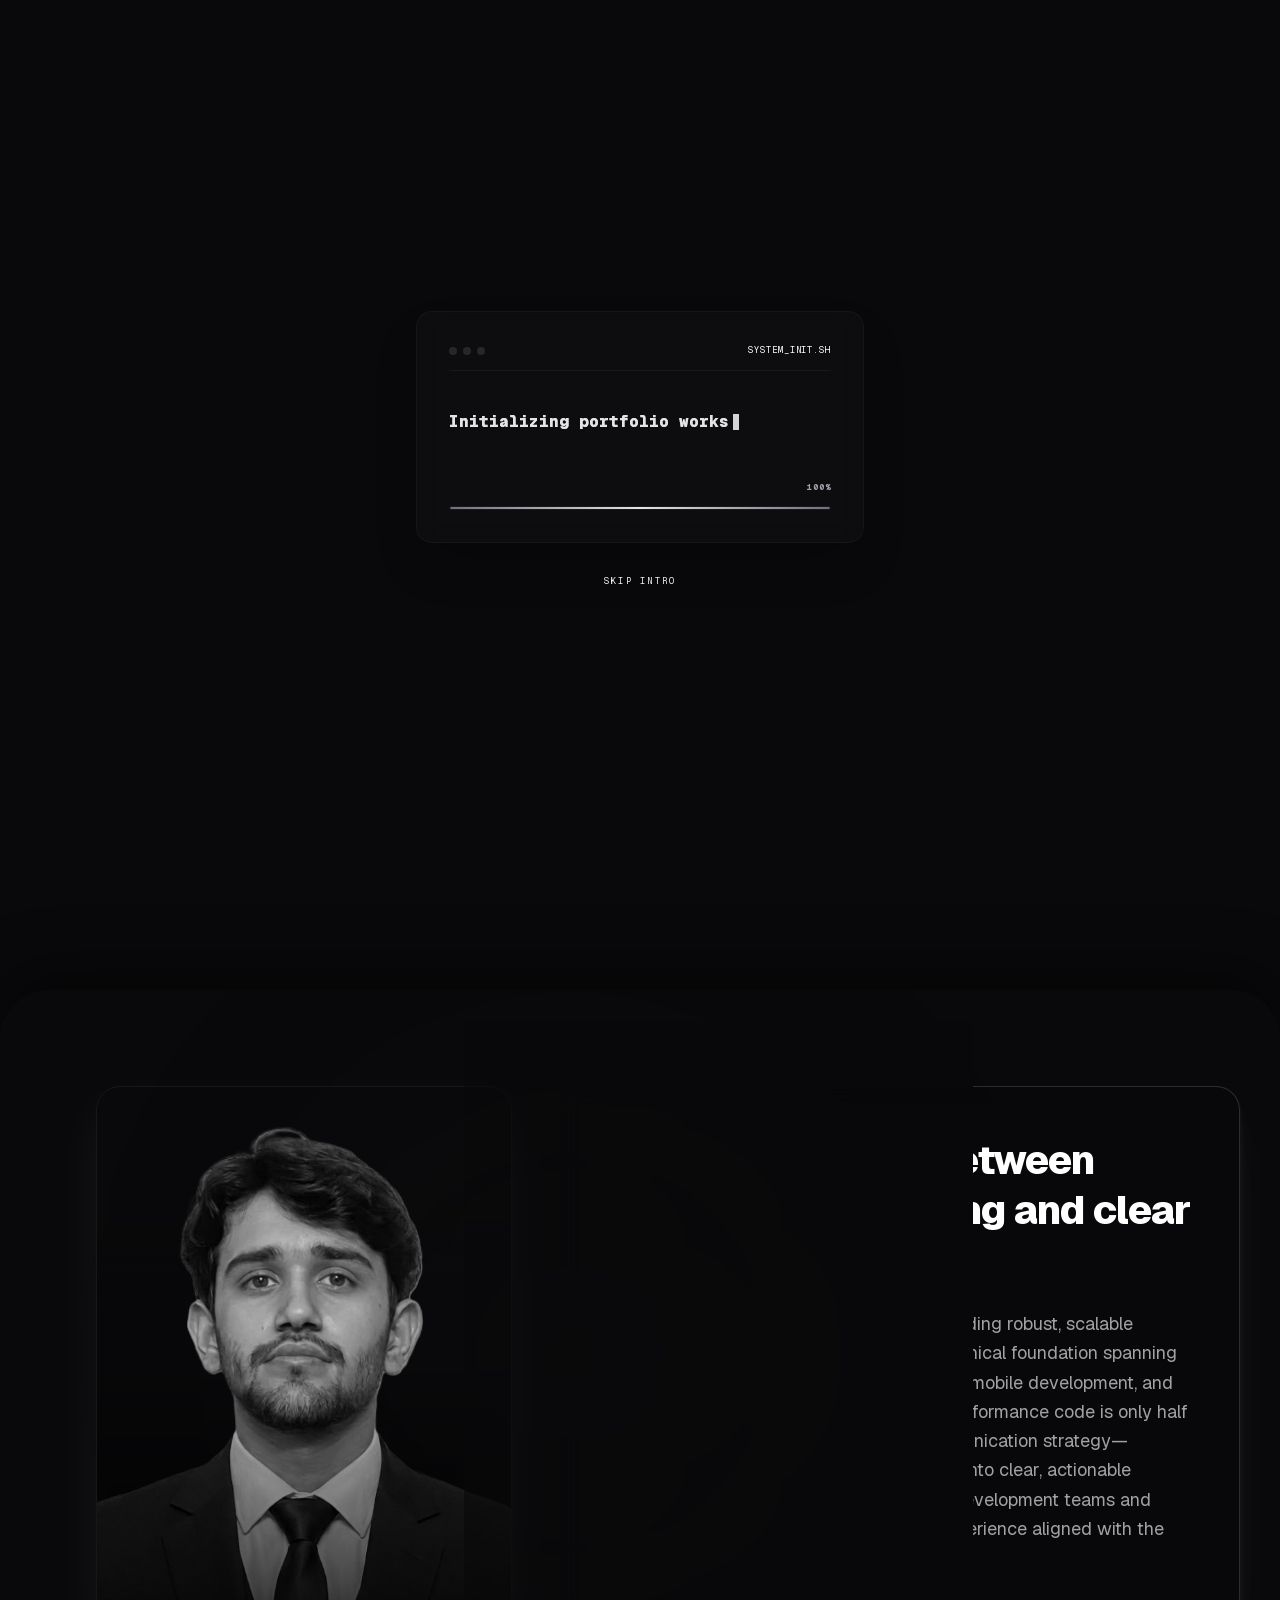
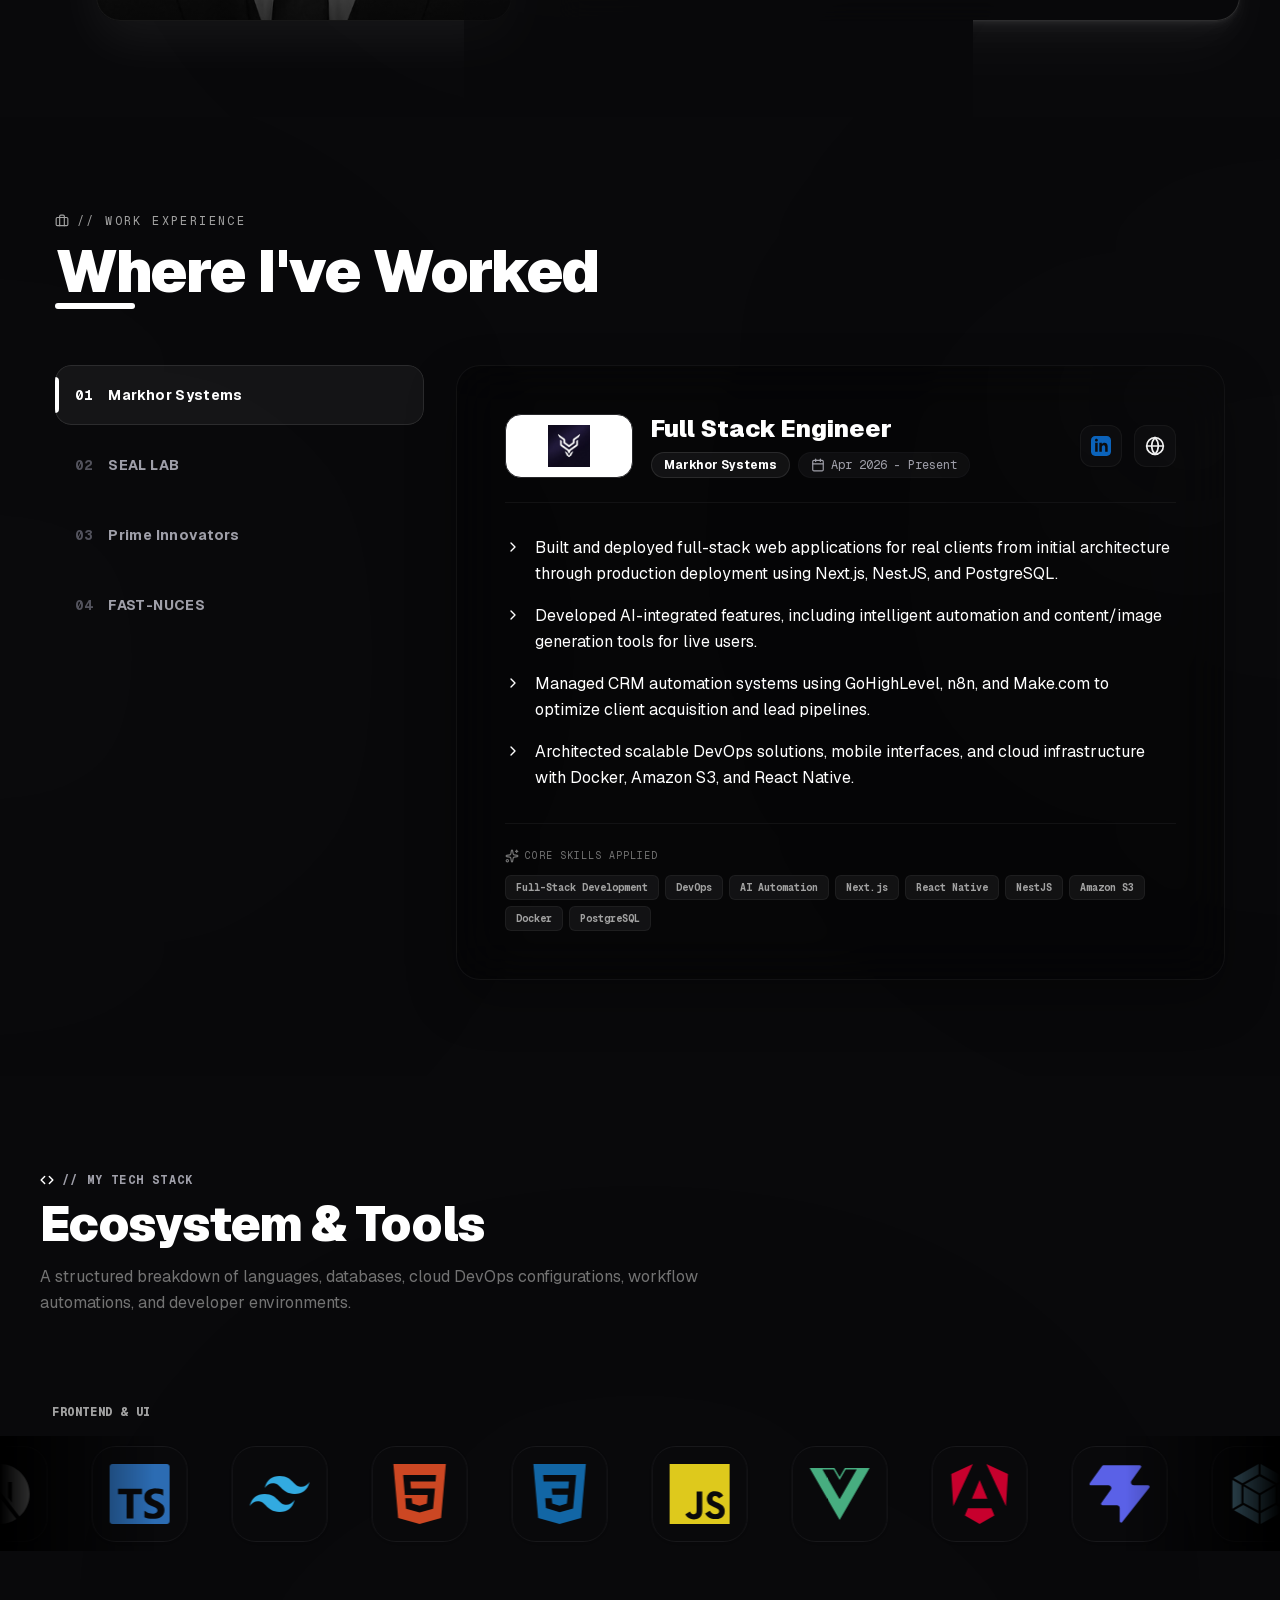
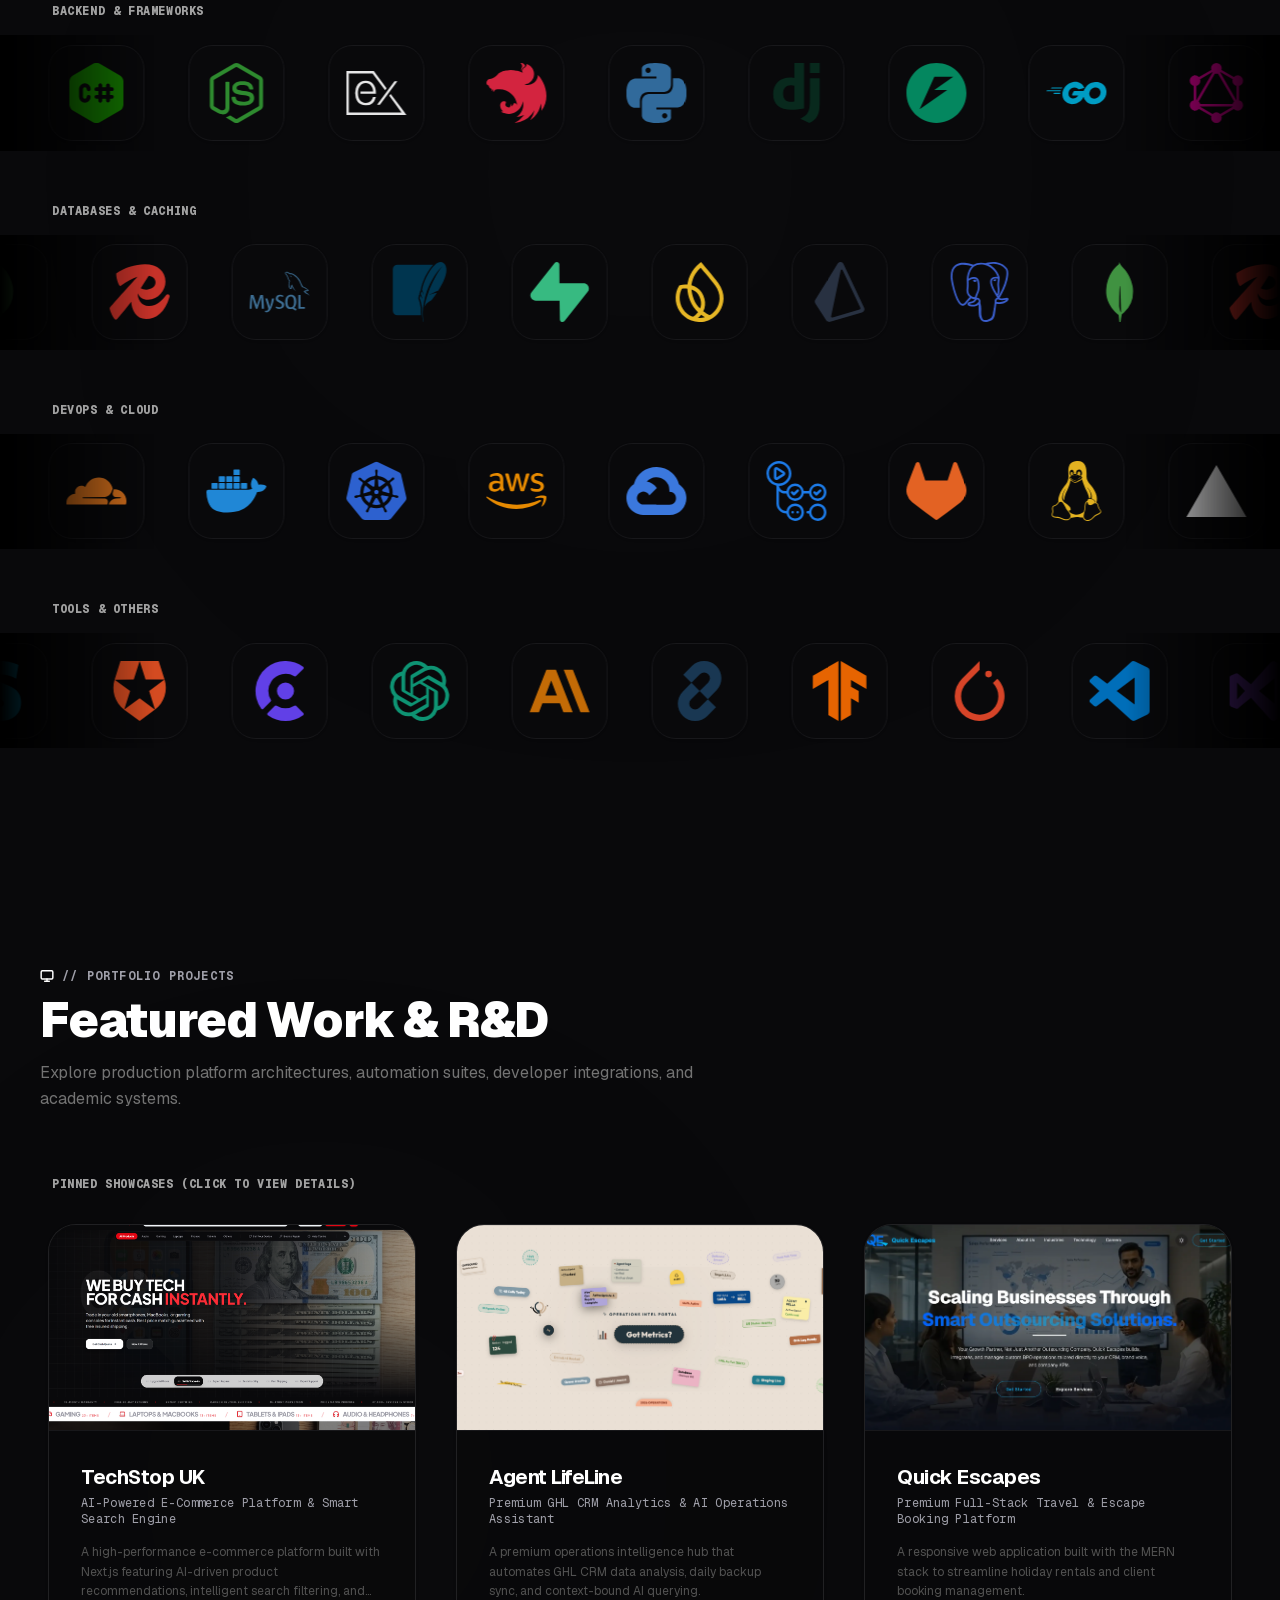
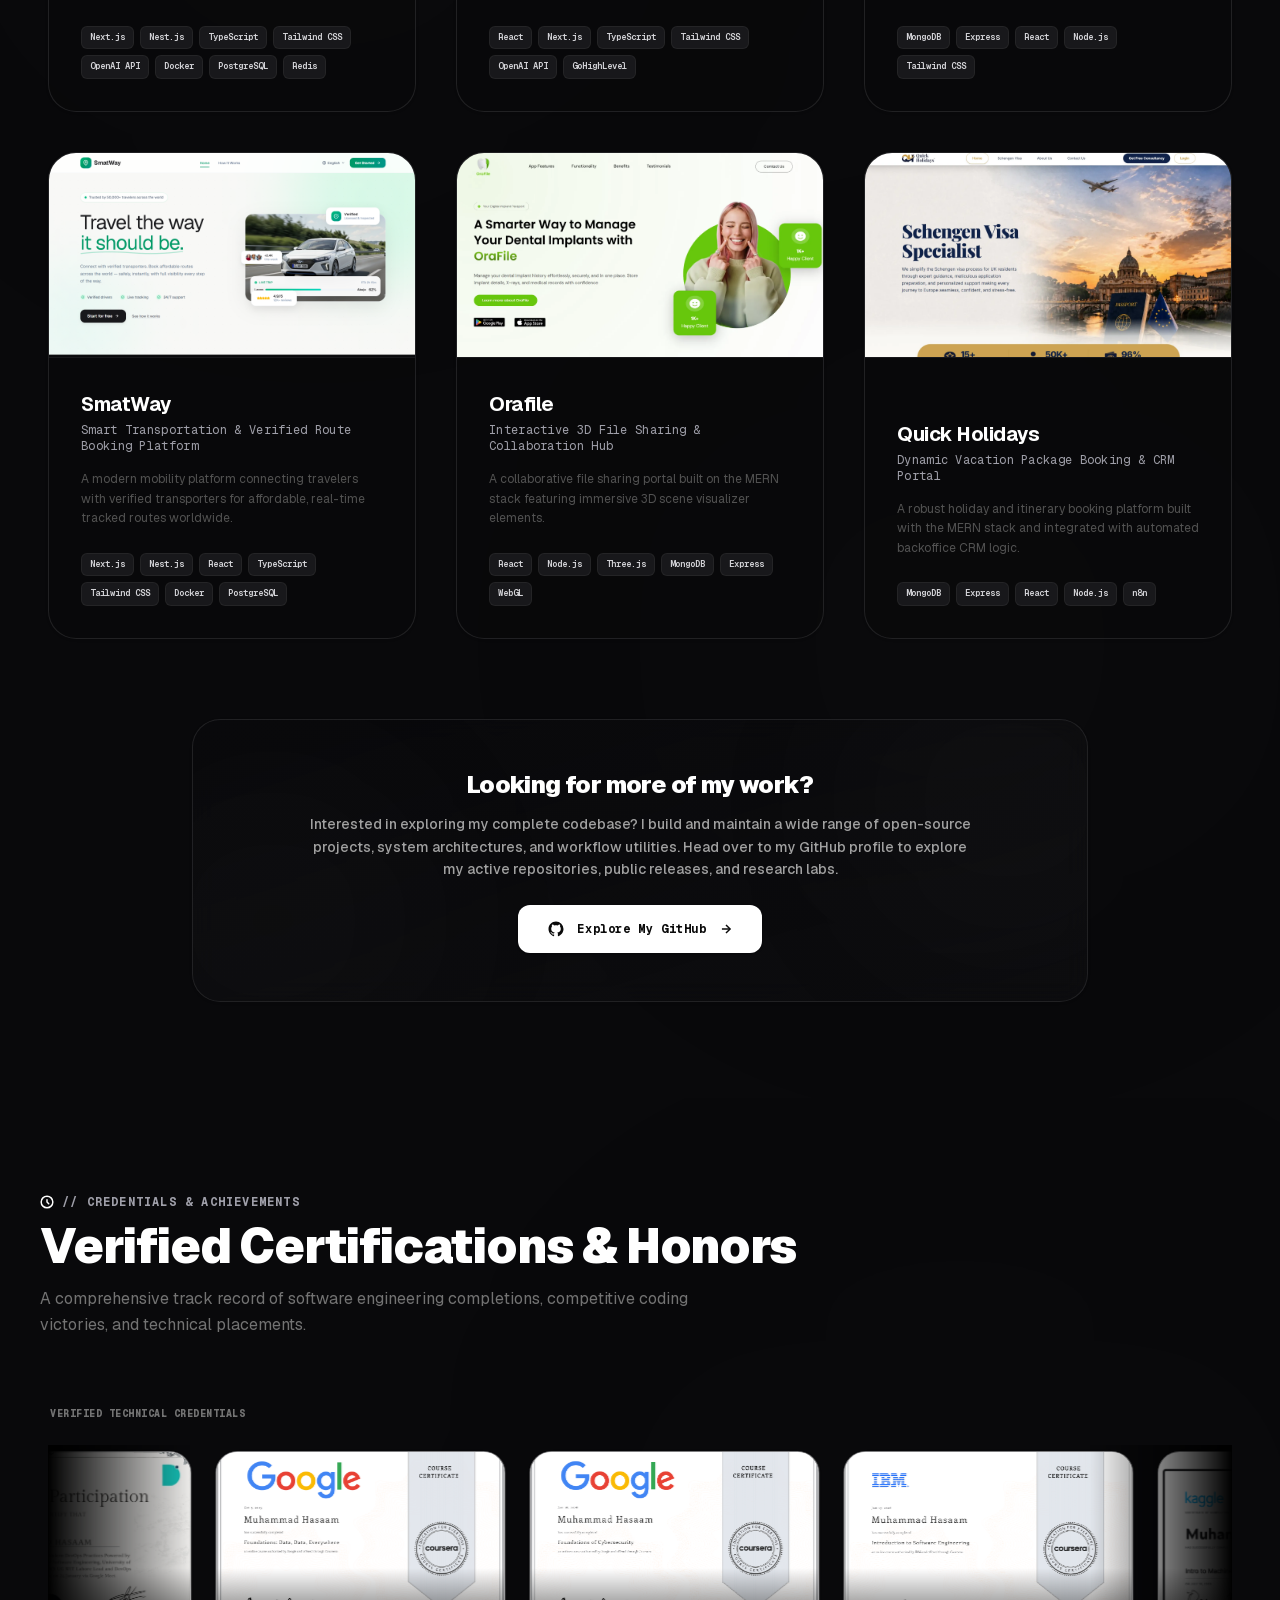
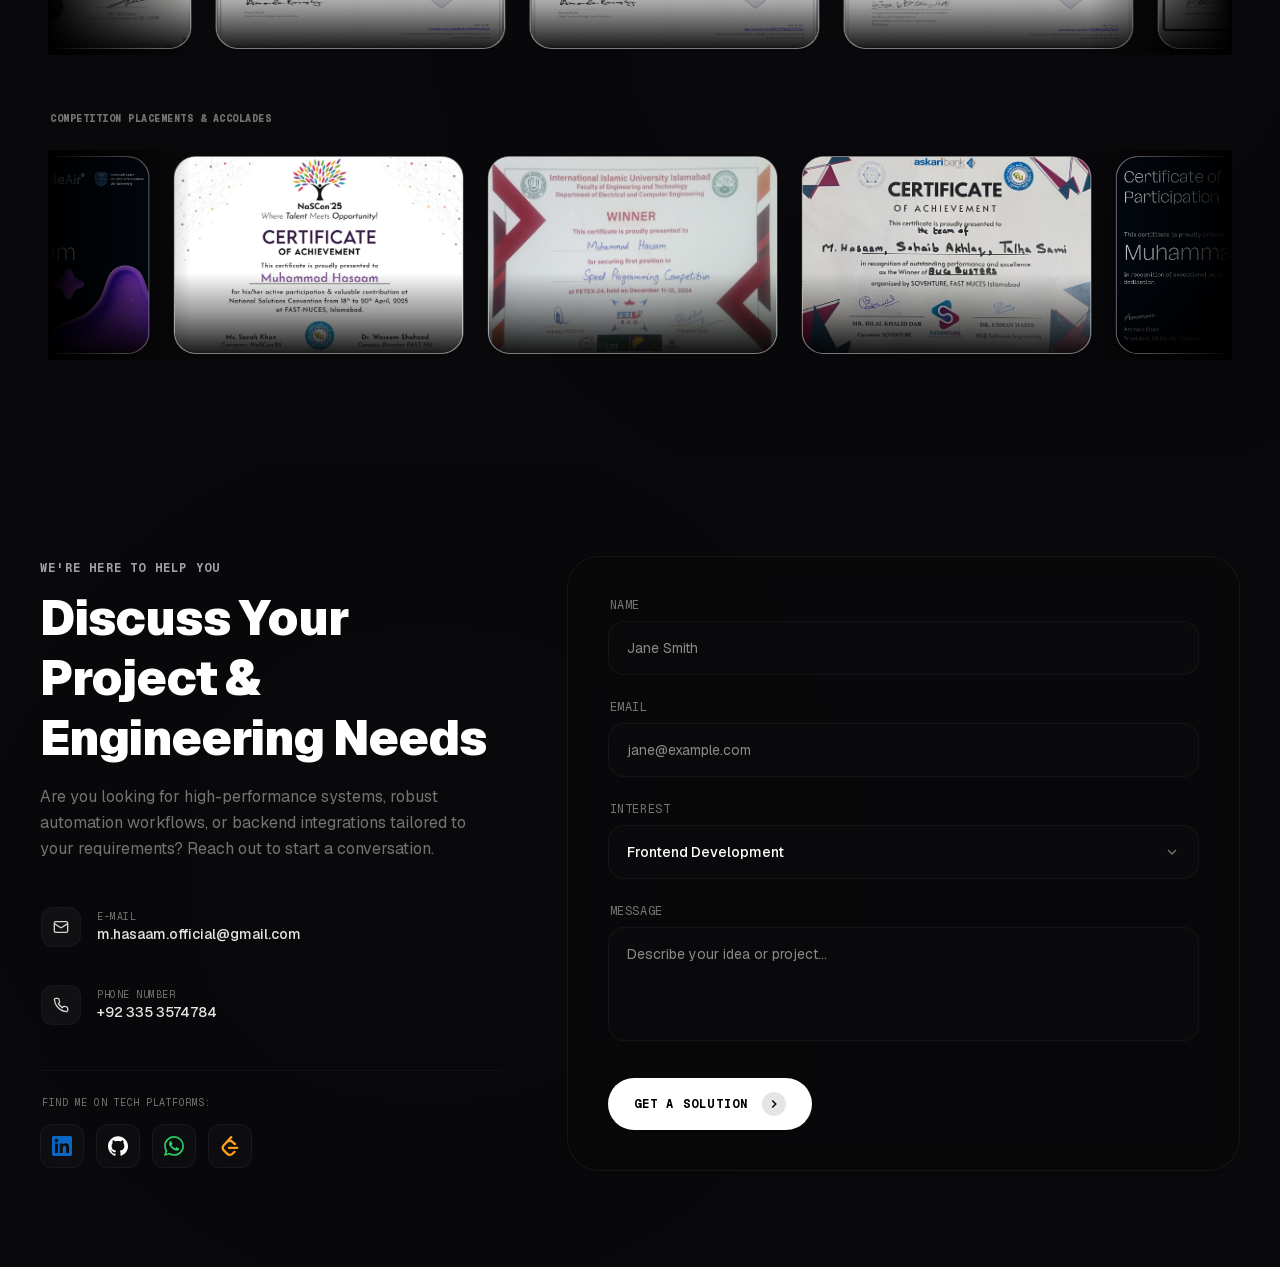
==== commit 94d9f3a9: "Deploy: 2026-08-17 20:29:34" ====
--- a/index.html
+++ b/index.html
@@ -1,4 +1,4 @@
-<!DOCTYPE html><html lang="en" class="geist_967664a6-module__4K9MCG__variable geist_mono_5ce8c3f-module__SSBbPG__variable h-full antialiased" data-scroll-behavior="smooth"><head><meta charSet="utf-8"/><link rel="preconnect" href="/" crossorigin=""/><meta name="viewport" content="width=device-width, initial-scale=1"/><link rel="preload" as="image" href="/assets/images/myself.png"/><link rel="stylesheet" href="/_next/static/chunks/2pxkdo-l-0mjq.css" data-precedence="next"/><link rel="preload" as="script" fetchPriority="low" href="/_next/static/chunks/310vm2bl3xxpt.js"/><script src="/_next/static/chunks/0b66lj41q5niw.js" async=""></script><script src="/_next/static/chunks/3rxl-jt3pdxgx.js" async=""></script><script src="/_next/static/chunks/24vonj8wx89rr.js" async=""></script><script src="/_next/static/chunks/0paxexg6-m0de.js" async=""></script><script src="/_next/static/chunks/turbopack-3-7qx_6ar4i_e.js" async=""></script><script src="/_next/static/chunks/3fshfb2wc7a_4.js" async=""></script><script src="/_next/static/chunks/3-t-f0-11co1s.js" async=""></script><script src="/_next/static/chunks/2axe7lbykiz8s.js" async=""></script><script src="/_next/static/chunks/14mrh2-p_w84d.js" async=""></script><script src="/_next/static/chunks/17tb2iluyvzyr.js" async=""></script><script src="/_next/static/chunks/1k5yz_w__73s3.js" async=""></script><meta name="next-size-adjust" content=""/><title>MUHAMMAD HASAAM | Portfolio</title><meta name="description" content="Muhammad Hasaam is a Full Stack Engineer, Automation Expert, and Mobile Developer specializing in building robust, scalable applications and bridging the gap between complex engineering and clear strategy."/><link rel="icon" href="/icon.svg?icon.31bj0k_s0arvl.svg" sizes="any" type="image/svg+xml"/><script>
+<!DOCTYPE html><html lang="en" class="geist_967664a6-module__4K9MCG__variable geist_mono_5ce8c3f-module__SSBbPG__variable h-full antialiased" data-scroll-behavior="smooth"><head><meta charSet="utf-8"/><link rel="preconnect" href="/" crossorigin=""/><meta name="viewport" content="width=device-width, initial-scale=1"/><link rel="preload" as="image" href="/assets/images/myself.png"/><link rel="stylesheet" href="/_next/static/chunks/2pxkdo-l-0mjq.css" data-precedence="next"/><link rel="preload" as="script" fetchPriority="low" href="/_next/static/chunks/310vm2bl3xxpt.js"/><script src="/_next/static/chunks/0b66lj41q5niw.js" async=""></script><script src="/_next/static/chunks/3rxl-jt3pdxgx.js" async=""></script><script src="/_next/static/chunks/24vonj8wx89rr.js" async=""></script><script src="/_next/static/chunks/0paxexg6-m0de.js" async=""></script><script src="/_next/static/chunks/turbopack-3-7qx_6ar4i_e.js" async=""></script><script src="/_next/static/chunks/3fshfb2wc7a_4.js" async=""></script><script src="/_next/static/chunks/3-t-f0-11co1s.js" async=""></script><script src="/_next/static/chunks/2axe7lbykiz8s.js" async=""></script><script src="/_next/static/chunks/14mrh2-p_w84d.js" async=""></script><script src="/_next/static/chunks/17tb2iluyvzyr.js" async=""></script><script src="/_next/static/chunks/44d08-jr-gsc1.js" async=""></script><meta name="next-size-adjust" content=""/><title>MUHAMMAD HASAAM | Portfolio</title><meta name="description" content="Muhammad Hasaam is a Full Stack Engineer, Automation Expert, and Mobile Developer specializing in building robust, scalable applications and bridging the gap between complex engineering and clear strategy."/><link rel="icon" href="/icon.svg?icon.31bj0k_s0arvl.svg" sizes="any" type="image/svg+xml"/><script>
               try {
                 const theme = localStorage.getItem('portfolio-theme') || 'dark';
                 if (theme === 'dark') {
@@ -7,4 +7,4 @@
                   document.documentElement.classList.remove('dark');
                 }
               } catch (_) {}
-            </script><script src="/_next/static/chunks/0cz1d0mv5g_q7.js" noModule=""></script></head><body class="min-h-full flex flex-col bg-background text-foreground transition-colors duration-300 selection:bg-foreground selection:text-background"><div hidden=""><!--$--><!--/$--></div><header class="fixed top-6 left-1/2 -translate-x-1/2 z-50 bg-white/80 dark:bg-black/70 border border-black/15 dark:border-white/40 backdrop-blur-md rounded-full p-2 pr-4 min-[1050px]:pr-8 flex items-center gap-6 min-[1050px]:gap-8 shadow-[0_10px_30px_rgba(0,0,0,0.15)] dark:shadow-[0_10px_30px_rgba(255,255,255,0.15)] transition-all duration-300 justify-between min-[1050px]:justify-start"><a href="#home" class="bg-black dark:bg-white rounded-full w-10 h-10 flex items-center justify-center cursor-pointer flex-shrink-0 select-none shadow-md"><span class="text-white dark:text-black font-mono font-bold text-lg select-none leading-none">&gt;_</span></a><nav class="hidden min-[1050px]:flex items-center gap-2"><a href="#home" class="relative rounded-full px-4 py-1.5 transition-all duration-200 select-none cursor-pointer flex items-center justify-center z-10 border border-transparent text-white dark:text-black"><div class="absolute inset-0 bg-black dark:bg-white rounded-full -z-10 shadow-sm"></div><div class="overflow-hidden relative flex flex-col pointer-events-none z-10 uppercase tracking-wider font-mono h-[22px]"><div class="h-full flex flex-col"><span class="font-bold text-xs md:text-sm h-full flex items-center shrink-0 leading-none whitespace-nowrap">HOME</span><span class="font-bold text-xs md:text-sm h-full flex items-center shrink-0 leading-none whitespace-nowrap">HOME</span></div></div></a><a href="#about" class="relative rounded-full px-4 py-1.5 transition-all duration-200 select-none cursor-pointer flex items-center justify-center z-10 border border-transparent text-neutral-500 hover:text-black dark:text-neutral-400 dark:hover:text-white"><div class="overflow-hidden relative flex flex-col pointer-events-none z-10 uppercase tracking-wider font-mono h-[22px]"><div class="h-full flex flex-col"><span class="font-bold text-xs md:text-sm h-full flex items-center shrink-0 leading-none whitespace-nowrap">ABOUT</span><span class="font-bold text-xs md:text-sm h-full flex items-center shrink-0 leading-none whitespace-nowrap">ABOUT</span></div></div></a><a href="#experience" class="relative rounded-full px-4 py-1.5 transition-all duration-200 select-none cursor-pointer flex items-center justify-center z-10 border border-transparent text-neutral-500 hover:text-black dark:text-neutral-400 dark:hover:text-white"><div class="overflow-hidden relative flex flex-col pointer-events-none z-10 uppercase tracking-wider font-mono h-[22px]"><div class="h-full flex flex-col"><span class="font-bold text-xs md:text-sm h-full flex items-center shrink-0 leading-none whitespace-nowrap">EXPERIENCE</span><span class="font-bold text-xs md:text-sm h-full flex items-center shrink-0 leading-none whitespace-nowrap">EXPERIENCE</span></div></div></a><a href="#tech-stack" class="relative rounded-full px-4 py-1.5 transition-all duration-200 select-none cursor-pointer flex items-center justify-center z-10 border border-transparent text-neutral-500 hover:text-black dark:text-neutral-400 dark:hover:text-white"><div class="overflow-hidden relative flex flex-col pointer-events-none z-10 uppercase tracking-wider font-mono h-[22px]"><div class="h-full flex flex-col"><span class="font-bold text-xs md:text-sm h-full flex items-center shrink-0 leading-none whitespace-nowrap">TECH STACK</span><span class="font-bold text-xs md:text-sm h-full flex items-center shrink-0 leading-none whitespace-nowrap">TECH STACK</span></div></div></a><a href="#projects" class="relative rounded-full px-4 py-1.5 transition-all duration-200 select-none cursor-pointer flex items-center justify-center z-10 border border-transparent text-neutral-500 hover:text-black dark:text-neutral-400 dark:hover:text-white"><div class="overflow-hidden relative flex flex-col pointer-events-none z-10 uppercase tracking-wider font-mono h-[22px]"><div class="h-full flex flex-col"><span class="font-bold text-xs md:text-sm h-full flex items-center shrink-0 leading-none whitespace-nowrap">PROJECTS</span><span class="font-bold text-xs md:text-sm h-full flex items-center shrink-0 leading-none whitespace-nowrap">PROJECTS</span></div></div></a><a href="#certifications" class="relative rounded-full px-4 py-1.5 transition-all duration-200 select-none cursor-pointer flex items-center justify-center z-10 border border-transparent text-neutral-500 hover:text-black dark:text-neutral-400 dark:hover:text-white"><div class="overflow-hidden relative flex flex-col pointer-events-none z-10 uppercase tracking-wider font-mono h-[22px]"><div class="h-full flex flex-col"><span class="font-bold text-xs md:text-sm h-full flex items-center shrink-0 leading-none whitespace-nowrap">CERTIFICATIONS</span><span class="font-bold text-xs md:text-sm h-full flex items-center shrink-0 leading-none whitespace-nowrap">CERTIFICATIONS</span></div></div></a><a href="#contact" class="relative rounded-full px-4 py-1.5 transition-all duration-200 select-none cursor-pointer flex items-center justify-center z-10 border border-transparent text-neutral-500 hover:text-black dark:text-neutral-400 dark:hover:text-white"><div class="overflow-hidden relative flex flex-col pointer-events-none z-10 uppercase tracking-wider font-mono h-[22px]"><div class="h-full flex flex-col"><span class="font-bold text-xs md:text-sm h-full flex items-center shrink-0 leading-none whitespace-nowrap">CONTACT US</span><span class="font-bold text-xs md:text-sm h-full flex items-center shrink-0 leading-none whitespace-nowrap">CONTACT US</span></div></div></a></nav><button class="text-neutral-500 hover:text-black dark:text-neutral-400 dark:hover:text-white p-2 rounded-full hover:bg-zinc-100 dark:hover:bg-neutral-800 transition-colors mr-1 cursor-pointer flex items-center justify-center" aria-label="Toggle theme"><svg xmlns="http://www.w3.org/2000/svg" width="24" height="24" viewBox="0 0 24 24" fill="none" stroke="currentColor" stroke-width="2" stroke-linecap="round" stroke-linejoin="round" class="lucide lucide-sun w-4 h-4" aria-hidden="true"><circle cx="12" cy="12" r="4"></circle><path d="M12 2v2"></path><path d="M12 20v2"></path><path d="m4.93 4.93 1.41 1.41"></path><path d="m17.66 17.66 1.41 1.41"></path><path d="M2 12h2"></path><path d="M20 12h2"></path><path d="m6.34 17.66-1.41 1.41"></path><path d="m19.07 4.93-1.41 1.41"></path></svg></button><button class="min-[1050px]:hidden text-black dark:text-white p-2 rounded-full hover:bg-zinc-100 dark:hover:bg-neutral-800 focus:outline-none z-50 transition-colors mr-1" aria-label="Toggle Navigation Menu"><div style="opacity:1;transform:none"><svg xmlns="http://www.w3.org/2000/svg" width="24" height="24" viewBox="0 0 24 24" fill="none" stroke="currentColor" stroke-width="2" stroke-linecap="round" stroke-linejoin="round" class="lucide lucide-menu w-5 h-5" aria-hidden="true"><path d="M4 5h16"></path><path d="M4 12h16"></path><path d="M4 19h16"></path></svg></div></button></header><div class="flex-1 flex flex-col"><main class="w-full bg-transparent"><div class="fixed inset-0 z-50 flex flex-col items-center justify-center bg-zinc-950 text-white font-mono" style="opacity:1"><div class="max-w-lg w-full px-8 flex flex-col items-center"><div class="w-full bg-zinc-900/30 border border-zinc-800/40 rounded-2xl p-6 md:p-8 backdrop-blur-md shadow-2xl relative overflow-hidden flex flex-col gap-6.5"><div class="flex items-center justify-between border-b border-zinc-900 pb-3"><div class="flex gap-1.5"><span class="w-2 h-2 rounded-full bg-zinc-800"></span><span class="w-2 h-2 rounded-full bg-zinc-800"></span><span class="w-2 h-2 rounded-full bg-zinc-800"></span></div><span class="text-[9px] uppercase tracking-widest text-zinc-550">system_init.sh</span></div><div class="min-h-[50px] flex items-center justify-start py-2"><h1 class="text-sm md:text-base font-extrabold tracking-normal text-zinc-200 bg-gradient-to-r from-zinc-100 to-zinc-400 bg-clip-text text-transparent leading-relaxed select-none font-mono"><span class="inline-block w-1.5 h-4 ml-1 bg-zinc-300 animate-pulse align-middle"></span></h1></div><div class="space-y-3 mt-2"><div class="flex items-center justify-between text-[9px] tracking-widest text-zinc-550 font-bold uppercase font-mono"><span>Fetching configuration...</span><span class="text-zinc-400">20<!-- -->%</span></div><div class="w-full bg-zinc-900/80 rounded-full h-1 overflow-hidden border border-zinc-800/20 relative"><div class="h-full bg-gradient-to-r from-zinc-500 via-zinc-200 to-zinc-500 rounded-full shadow-[0_0_10px_rgba(255,255,255,0.2)]" style="width:0%"></div></div></div></div><button class="mt-8 text-[9px] text-zinc-605 hover:text-zinc-400 transition-colors uppercase tracking-[0.25em] cursor-pointer hover:underline">Skip Intro</button></div></div><div class="relative md:h-[220vh]"><section id="home" class="relative md:sticky md:top-0 z-0 w-full min-h-screen h-screen overflow-hidden flex flex-col items-center justify-end pb-8 sm:pb-12 text-center px-4 bg-black text-white"><div class="absolute inset-0 w-full h-full flex items-start justify-center pointer-events-none select-none overflow-hidden pt-16 sm:pt-12 md:pt-8"><div class="relative w-[450px] sm:w-[580px] md:w-[680px] lg:w-[760px] h-[78vh] sm:h-[82vh] md:h-[85vh]"><img src="/assets/images/myself.png" alt="MUHAMMAD HASAAM" class="w-full h-full object-cover object-top filter grayscale contrast-95 brightness-125 transition-all duration-300"/><div class="absolute inset-0 bg-gradient-to-t from-black via-transparent to-black/30"></div><div class="absolute inset-0 bg-[radial-gradient(circle_at_center,transparent_55%,#000000_92%)]"></div></div></div><div class="relative z-10 flex flex-col items-center justify-center pointer-events-none select-none w-full max-w-6xl mx-auto space-y-3 mb-4"><h1 class="font-bold text-2xl sm:text-4xl md:text-5xl lg:text-6xl xl:text-7xl 2xl:text-8xl tracking-tight uppercase leading-none text-white drop-shadow-[0_10px_35px_rgba(0,0,0,0.95)] pointer-events-auto whitespace-nowrap px-2" style="opacity:0;transform:translateY(30px)">I AM <!-- -->MUHAMMAD HASAAM</h1><div class="text-sm sm:text-xl md:text-2xl font-light tracking-wide text-zinc-300 pointer-events-auto font-sans max-w-3xl" style="opacity:0;transform:translateY(20px)">Full Stack Engineer, Automation Expert &amp; Developer</div></div><div class="relative z-10 flex flex-col items-center gap-1.5 pointer-events-auto cursor-pointer pt-1" style="opacity:0;transform:translateY(10px)"><div class="w-5 h-9 rounded-full border-2 border-zinc-500/80 flex items-start justify-center p-1 backdrop-blur-sm"><div class="w-1.5 h-2 rounded-full bg-white"></div></div><span class="text-[9px] uppercase font-mono tracking-[0.3em] text-zinc-400 font-semibold">SCROLL</span></div></section></div><!--$!--><template data-dgst="BAILOUT_TO_CLIENT_SIDE_RENDERING"></template><div class="max-w-7xl mx-auto px-6 py-24 min-h-[500px] bg-neutral-100/20 dark:bg-zinc-900/10 animate-pulse rounded-3xl"></div><!--/$--><!--$!--><template data-dgst="BAILOUT_TO_CLIENT_SIDE_RENDERING"></template><div class="max-w-7xl mx-auto px-6 py-24 min-h-[400px] bg-neutral-100/20 dark:bg-zinc-900/10 animate-pulse rounded-3xl"></div><!--/$--><!--$!--><template data-dgst="BAILOUT_TO_CLIENT_SIDE_RENDERING"></template><div class="max-w-7xl mx-auto px-6 py-24 min-h-[400px] bg-neutral-100/20 dark:bg-zinc-900/10 animate-pulse rounded-3xl"></div><!--/$--><!--$!--><template data-dgst="BAILOUT_TO_CLIENT_SIDE_RENDERING"></template><div class="max-w-7xl mx-auto px-6 py-24 min-h-[600px] bg-neutral-100/20 dark:bg-zinc-900/10 animate-pulse rounded-3xl"></div><!--/$--><!--$!--><template data-dgst="BAILOUT_TO_CLIENT_SIDE_RENDERING"></template><div class="max-w-7xl mx-auto px-6 py-24 min-h-[300px] bg-neutral-100/20 dark:bg-zinc-900/10 animate-pulse rounded-3xl"></div><!--/$--><!--$!--><template data-dgst="BAILOUT_TO_CLIENT_SIDE_RENDERING"></template><div class="max-w-7xl mx-auto px-6 py-24 min-h-[400px] bg-neutral-100/20 dark:bg-zinc-900/10 animate-pulse rounded-3xl"></div><!--/$--></main><!--$--><!--/$--></div><script src="/_next/static/chunks/310vm2bl3xxpt.js" id="_R_" async=""></script><script>(self.__next_f=self.__next_f||[]).push([0])</script><script>self.__next_f.push([1,"1:\"$Sreact.fragment\"\n2:I[3265,[\"/_next/static/chunks/3fshfb2wc7a_4.js\",\"/_next/static/chunks/3-t-f0-11co1s.js\",\"/_next/static/chunks/2axe7lbykiz8s.js\",\"/_next/static/chunks/14mrh2-p_w84d.js\"],\"default\"]\n3:I[39756,[\"/_next/static/chunks/3fshfb2wc7a_4.js\",\"/_next/static/chunks/3-t-f0-11co1s.js\",\"/_next/static/chunks/2axe7lbykiz8s.js\",\"/_next/static/chunks/14mrh2-p_w84d.js\"],\"default\"]\n4:I[37457,[\"/_next/static/chunks/3fshfb2wc7a_4.js\",\"/_next/static/chunks/3-t-f0-11co1s.js\",\"/_next/static/chunks/2axe7lbykiz8s.js\",\"/_next/static/chunks/14mrh2-p_w84d.js\"],\"default\"]\n5:I[29306,[\"/_next/static/chunks/3fshfb2wc7a_4.js\",\"/_next/static/chunks/3-t-f0-11co1s.js\",\"/_next/static/chunks/2axe7lbykiz8s.js\",\"/_next/static/chunks/14mrh2-p_w84d.js\",\"/_next/static/chunks/17tb2iluyvzyr.js\"],\"default\"]\n6:I[47257,[\"/_next/static/chunks/3fshfb2wc7a_4.js\",\"/_next/static/chunks/3-t-f0-11co1s.js\",\"/_next/static/chunks/2axe7lbykiz8s.js\",\"/_next/static/chunks/14mrh2-p_w84d.js\"],\"ClientPageRoot\"]\n7:I[52683,[\"/_next/static/chunks/3fshfb2wc7a_4.js\",\"/_next/static/chunks/3-t-f0-11co1s.js\",\"/_next/static/chunks/2axe7lbykiz8s.js\",\"/_next/static/chunks/14mrh2-p_w84d.js\",\"/_next/static/chunks/1k5yz_w__73s3.js\"],\"default\"]\na:I[97367,[\"/_next/static/chunks/3fshfb2wc7a_4.js\",\"/_next/static/chunks/3-t-f0-11co1s.js\",\"/_next/static/chunks/2axe7lbykiz8s.js\",\"/_next/static/chunks/14mrh2-p_w84d.js\"],\"OutletBoundary\"]\nb:\"$Sreact.suspense\"\nd:I[97367,[\"/_next/static/chunks/3fshfb2wc7a_4.js\",\"/_next/static/chunks/3-t-f0-11co1s.js\",\"/_next/static/chunks/2axe7lbykiz8s.js\",\"/_next/static/chunks/14mrh2-p_w84d.js\"],\"ViewportBoundary\"]\nf:I[97367,[\"/_next/static/chunks/3fshfb2wc7a_4.js\",\"/_next/static/chunks/3-t-f0-11co1s.js\",\"/_next/static/chunks/2axe7lbykiz8s.js\",\"/_next/static/chunks/14mrh2-p_w84d.js\"],\"MetadataBoundary\"]\n11:I[68027,[\"/_next/static/chunks/3fshfb2wc7a_4.js\",\"/_next/static/chunks/3-t-f0-11co1s.js\",\"/_next/static/chunks/2axe7lbykiz8s.js\",\"/_next/static/chunks/14mrh2-p_w84d.js\"],\"default\",1]\n:HL[\"/_next/static/chunks/2pxkdo-l-0mjq.css\",\"style\"]\n:HC[\"/\",\"\"]\n"])</script><script>self.__next_f.push([1,"0:{\"P\":null,\"c\":[\"\",\"\"],\"q\":\"\",\"i\":false,\"f\":[[[\"\",{\"children\":[\"__PAGE__\",{}]},\"$undefined\",\"$undefined\",16],[[\"$\",\"$1\",\"c\",{\"children\":[[[\"$\",\"link\",\"0\",{\"rel\":\"stylesheet\",\"href\":\"/_next/static/chunks/2pxkdo-l-0mjq.css\",\"precedence\":\"next\",\"crossOrigin\":\"$undefined\",\"nonce\":\"$undefined\"}],[\"$\",\"script\",\"script-0\",{\"src\":\"/_next/static/chunks/3fshfb2wc7a_4.js\",\"async\":true,\"nonce\":\"$undefined\"}],[\"$\",\"script\",\"script-1\",{\"src\":\"/_next/static/chunks/3-t-f0-11co1s.js\",\"async\":true,\"nonce\":\"$undefined\"}],[\"$\",\"script\",\"script-2\",{\"src\":\"/_next/static/chunks/2axe7lbykiz8s.js\",\"async\":true,\"nonce\":\"$undefined\"}],[\"$\",\"script\",\"script-3\",{\"src\":\"/_next/static/chunks/14mrh2-p_w84d.js\",\"async\":true,\"nonce\":\"$undefined\"}]],[\"$\",\"html\",null,{\"lang\":\"en\",\"className\":\"geist_967664a6-module__4K9MCG__variable geist_mono_5ce8c3f-module__SSBbPG__variable h-full antialiased\",\"suppressHydrationWarning\":true,\"data-scroll-behavior\":\"smooth\",\"children\":[[\"$\",\"head\",null,{\"children\":[\"$\",\"script\",null,{\"dangerouslySetInnerHTML\":{\"__html\":\"\\n              try {\\n                const theme = localStorage.getItem('portfolio-theme') || 'dark';\\n                if (theme === 'dark') {\\n                  document.documentElement.classList.add('dark');\\n                } else {\\n                  document.documentElement.classList.remove('dark');\\n                }\\n              } catch (_) {}\\n            \"}}]}],[\"$\",\"body\",null,{\"className\":\"min-h-full flex flex-col bg-background text-foreground transition-colors duration-300 selection:bg-foreground selection:text-background\",\"children\":[[\"$\",\"$L2\",null,{}],[\"$\",\"div\",null,{\"className\":\"flex-1 flex flex-col\",\"children\":[\"$\",\"$L3\",null,{\"parallelRouterKey\":\"children\",\"error\":\"$undefined\",\"errorStyles\":\"$undefined\",\"errorScripts\":\"$undefined\",\"template\":[\"$\",\"$L4\",null,{}],\"templateStyles\":\"$undefined\",\"templateScripts\":\"$undefined\",\"notFound\":[[\"$\",\"$L5\",null,{}],[]],\"forbidden\":\"$undefined\",\"unauthorized\":\"$undefined\"}]}]]}]]}]]}],{\"children\":[[\"$\",\"$1\",\"c\",{\"children\":[[\"$\",\"$L6\",null,{\"Component\":\"$7\",\"serverProvidedParams\":{\"searchParams\":{},\"params\":{},\"promises\":[\"$@8\",\"$@9\"]}}],[[\"$\",\"script\",\"script-0\",{\"src\":\"/_next/static/chunks/1k5yz_w__73s3.js\",\"async\":true,\"nonce\":\"$undefined\"}]],[\"$\",\"$La\",null,{\"children\":[\"$\",\"$b\",null,{\"name\":\"Next.MetadataOutlet\",\"children\":\"$@c\"}]}]]}],{},null,false,null]},null,false,null],[\"$\",\"$1\",\"h\",{\"children\":[null,[\"$\",\"$Ld\",null,{\"children\":\"$Le\"}],[\"$\",\"div\",null,{\"hidden\":true,\"children\":[\"$\",\"$Lf\",null,{\"children\":[\"$\",\"$b\",null,{\"name\":\"Next.Metadata\",\"children\":\"$L10\"}]}]}],[\"$\",\"meta\",null,{\"name\":\"next-size-adjust\",\"content\":\"\"}]]}],false]],\"m\":\"$undefined\",\"G\":[\"$11\",[[\"$\",\"link\",\"0\",{\"rel\":\"stylesheet\",\"href\":\"/_next/static/chunks/2pxkdo-l-0mjq.css\",\"precedence\":\"next\",\"crossOrigin\":\"$undefined\",\"nonce\":\"$undefined\"}]]],\"S\":true,\"h\":null,\"s\":\"$undefined\",\"l\":\"$undefined\",\"p\":\"$undefined\",\"d\":\"$undefined\",\"b\":\"w0Q1MQSIzSswqZoXbFL7r\"}\n"])</script><script>self.__next_f.push([1,"8:{}\n9:\"$0:f:0:1:1:children:0:props:children:0:props:serverProvidedParams:params\"\n"])</script><script>self.__next_f.push([1,"e:[[\"$\",\"meta\",\"0\",{\"charSet\":\"utf-8\"}],[\"$\",\"meta\",\"1\",{\"name\":\"viewport\",\"content\":\"width=device-width, initial-scale=1\"}]]\n"])</script><script>self.__next_f.push([1,"12:I[27201,[\"/_next/static/chunks/3fshfb2wc7a_4.js\",\"/_next/static/chunks/3-t-f0-11co1s.js\",\"/_next/static/chunks/2axe7lbykiz8s.js\",\"/_next/static/chunks/14mrh2-p_w84d.js\"],\"IconMark\"]\nc:null\n10:[[\"$\",\"title\",\"0\",{\"children\":\"MUHAMMAD HASAAM | Portfolio\"}],[\"$\",\"meta\",\"1\",{\"name\":\"description\",\"content\":\"Muhammad Hasaam is a Full Stack Engineer, Automation Expert, and Mobile Developer specializing in building robust, scalable applications and bridging the gap between complex engineering and clear strategy.\"}],[\"$\",\"link\",\"2\",{\"rel\":\"icon\",\"href\":\"/icon.svg?icon.31bj0k_s0arvl.svg\",\"sizes\":\"any\",\"type\":\"image/svg+xml\"}],[\"$\",\"$L12\",\"3\",{}]]\n"])</script></body></html>+            </script><script src="/_next/static/chunks/0cz1d0mv5g_q7.js" noModule=""></script></head><body class="min-h-full flex flex-col bg-background text-foreground transition-colors duration-300 selection:bg-foreground selection:text-background"><div hidden=""><!--$--><!--/$--></div><header class="fixed top-6 left-1/2 -translate-x-1/2 z-50 bg-white/80 dark:bg-black/70 border border-black/15 dark:border-white/40 backdrop-blur-md rounded-full p-2 pr-4 min-[1050px]:pr-8 flex items-center gap-6 min-[1050px]:gap-8 shadow-[0_10px_30px_rgba(0,0,0,0.15)] dark:shadow-[0_10px_30px_rgba(255,255,255,0.15)] transition-all duration-300 justify-between min-[1050px]:justify-start"><a href="#home" class="bg-black dark:bg-white rounded-full w-10 h-10 flex items-center justify-center cursor-pointer flex-shrink-0 select-none shadow-md"><span class="text-white dark:text-black font-mono font-bold text-lg select-none leading-none">&gt;_</span></a><nav class="hidden min-[1050px]:flex items-center gap-2"><a href="#home" class="relative rounded-full px-4 py-1.5 transition-all duration-200 select-none cursor-pointer flex items-center justify-center z-10 border border-transparent text-white dark:text-black"><div class="absolute inset-0 bg-black dark:bg-white rounded-full -z-10 shadow-sm"></div><div class="overflow-hidden relative flex flex-col pointer-events-none z-10 uppercase tracking-wider font-mono h-[22px]"><div class="h-full flex flex-col"><span class="font-bold text-xs md:text-sm h-full flex items-center shrink-0 leading-none whitespace-nowrap">HOME</span><span class="font-bold text-xs md:text-sm h-full flex items-center shrink-0 leading-none whitespace-nowrap">HOME</span></div></div></a><a href="#about" class="relative rounded-full px-4 py-1.5 transition-all duration-200 select-none cursor-pointer flex items-center justify-center z-10 border border-transparent text-neutral-500 hover:text-black dark:text-neutral-400 dark:hover:text-white"><div class="overflow-hidden relative flex flex-col pointer-events-none z-10 uppercase tracking-wider font-mono h-[22px]"><div class="h-full flex flex-col"><span class="font-bold text-xs md:text-sm h-full flex items-center shrink-0 leading-none whitespace-nowrap">ABOUT</span><span class="font-bold text-xs md:text-sm h-full flex items-center shrink-0 leading-none whitespace-nowrap">ABOUT</span></div></div></a><a href="#experience" class="relative rounded-full px-4 py-1.5 transition-all duration-200 select-none cursor-pointer flex items-center justify-center z-10 border border-transparent text-neutral-500 hover:text-black dark:text-neutral-400 dark:hover:text-white"><div class="overflow-hidden relative flex flex-col pointer-events-none z-10 uppercase tracking-wider font-mono h-[22px]"><div class="h-full flex flex-col"><span class="font-bold text-xs md:text-sm h-full flex items-center shrink-0 leading-none whitespace-nowrap">EXPERIENCE</span><span class="font-bold text-xs md:text-sm h-full flex items-center shrink-0 leading-none whitespace-nowrap">EXPERIENCE</span></div></div></a><a href="#tech-stack" class="relative rounded-full px-4 py-1.5 transition-all duration-200 select-none cursor-pointer flex items-center justify-center z-10 border border-transparent text-neutral-500 hover:text-black dark:text-neutral-400 dark:hover:text-white"><div class="overflow-hidden relative flex flex-col pointer-events-none z-10 uppercase tracking-wider font-mono h-[22px]"><div class="h-full flex flex-col"><span class="font-bold text-xs md:text-sm h-full flex items-center shrink-0 leading-none whitespace-nowrap">TECH STACK</span><span class="font-bold text-xs md:text-sm h-full flex items-center shrink-0 leading-none whitespace-nowrap">TECH STACK</span></div></div></a><a href="#projects" class="relative rounded-full px-4 py-1.5 transition-all duration-200 select-none cursor-pointer flex items-center justify-center z-10 border border-transparent text-neutral-500 hover:text-black dark:text-neutral-400 dark:hover:text-white"><div class="overflow-hidden relative flex flex-col pointer-events-none z-10 uppercase tracking-wider font-mono h-[22px]"><div class="h-full flex flex-col"><span class="font-bold text-xs md:text-sm h-full flex items-center shrink-0 leading-none whitespace-nowrap">PROJECTS</span><span class="font-bold text-xs md:text-sm h-full flex items-center shrink-0 leading-none whitespace-nowrap">PROJECTS</span></div></div></a><a href="#certifications" class="relative rounded-full px-4 py-1.5 transition-all duration-200 select-none cursor-pointer flex items-center justify-center z-10 border border-transparent text-neutral-500 hover:text-black dark:text-neutral-400 dark:hover:text-white"><div class="overflow-hidden relative flex flex-col pointer-events-none z-10 uppercase tracking-wider font-mono h-[22px]"><div class="h-full flex flex-col"><span class="font-bold text-xs md:text-sm h-full flex items-center shrink-0 leading-none whitespace-nowrap">CERTIFICATIONS</span><span class="font-bold text-xs md:text-sm h-full flex items-center shrink-0 leading-none whitespace-nowrap">CERTIFICATIONS</span></div></div></a><a href="#contact" class="relative rounded-full px-4 py-1.5 transition-all duration-200 select-none cursor-pointer flex items-center justify-center z-10 border border-transparent text-neutral-500 hover:text-black dark:text-neutral-400 dark:hover:text-white"><div class="overflow-hidden relative flex flex-col pointer-events-none z-10 uppercase tracking-wider font-mono h-[22px]"><div class="h-full flex flex-col"><span class="font-bold text-xs md:text-sm h-full flex items-center shrink-0 leading-none whitespace-nowrap">CONTACT US</span><span class="font-bold text-xs md:text-sm h-full flex items-center shrink-0 leading-none whitespace-nowrap">CONTACT US</span></div></div></a></nav><button class="text-neutral-500 hover:text-black dark:text-neutral-400 dark:hover:text-white p-2 rounded-full hover:bg-zinc-100 dark:hover:bg-neutral-800 transition-colors mr-1 cursor-pointer flex items-center justify-center" aria-label="Toggle theme"><svg xmlns="http://www.w3.org/2000/svg" width="24" height="24" viewBox="0 0 24 24" fill="none" stroke="currentColor" stroke-width="2" stroke-linecap="round" stroke-linejoin="round" class="lucide lucide-sun w-4 h-4" aria-hidden="true"><circle cx="12" cy="12" r="4"></circle><path d="M12 2v2"></path><path d="M12 20v2"></path><path d="m4.93 4.93 1.41 1.41"></path><path d="m17.66 17.66 1.41 1.41"></path><path d="M2 12h2"></path><path d="M20 12h2"></path><path d="m6.34 17.66-1.41 1.41"></path><path d="m19.07 4.93-1.41 1.41"></path></svg></button><button class="min-[1050px]:hidden text-black dark:text-white p-2 rounded-full hover:bg-zinc-100 dark:hover:bg-neutral-800 focus:outline-none z-50 transition-colors mr-1" aria-label="Toggle Navigation Menu"><div style="opacity:1;transform:none"><svg xmlns="http://www.w3.org/2000/svg" width="24" height="24" viewBox="0 0 24 24" fill="none" stroke="currentColor" stroke-width="2" stroke-linecap="round" stroke-linejoin="round" class="lucide lucide-menu w-5 h-5" aria-hidden="true"><path d="M4 5h16"></path><path d="M4 12h16"></path><path d="M4 19h16"></path></svg></div></button></header><div class="flex-1 flex flex-col"><main class="w-full bg-transparent"><div class="fixed inset-0 z-50 flex flex-col items-center justify-center bg-zinc-950 text-white font-mono" style="opacity:1"><div class="max-w-lg w-full px-8 flex flex-col items-center"><div class="w-full bg-zinc-900/30 border border-zinc-800/40 rounded-2xl p-6 md:p-8 backdrop-blur-md shadow-2xl relative overflow-hidden flex flex-col gap-6.5"><div class="flex items-center justify-between border-b border-zinc-900 pb-3"><div class="flex gap-1.5"><span class="w-2 h-2 rounded-full bg-zinc-800"></span><span class="w-2 h-2 rounded-full bg-zinc-800"></span><span class="w-2 h-2 rounded-full bg-zinc-800"></span></div><span class="text-[9px] uppercase tracking-widest text-zinc-550">system_init.sh</span></div><div class="min-h-[50px] flex items-center justify-start py-2"><h1 class="text-sm md:text-base font-extrabold tracking-normal text-zinc-200 bg-gradient-to-r from-zinc-100 to-zinc-400 bg-clip-text text-transparent leading-relaxed select-none font-mono"><span class="inline-block w-1.5 h-4 ml-1 bg-zinc-300 animate-pulse align-middle"></span></h1></div><div class="space-y-3 mt-2"><div class="flex items-center justify-between text-[9px] tracking-widest text-zinc-550 font-bold uppercase font-mono"><span>Fetching configuration...</span><span class="text-zinc-400">20<!-- -->%</span></div><div class="w-full bg-zinc-900/80 rounded-full h-1 overflow-hidden border border-zinc-800/20 relative"><div class="h-full bg-gradient-to-r from-zinc-500 via-zinc-200 to-zinc-500 rounded-full shadow-[0_0_10px_rgba(255,255,255,0.2)]" style="width:0%"></div></div></div></div><button class="mt-8 text-[9px] text-zinc-605 hover:text-zinc-400 transition-colors uppercase tracking-[0.25em] cursor-pointer hover:underline">Skip Intro</button></div></div><div class="relative md:h-[220vh]"><section id="home" class="relative md:sticky md:top-0 z-0 w-full min-h-screen h-screen overflow-hidden flex flex-col items-center justify-end pb-8 sm:pb-12 text-center px-4 bg-black text-white"><div class="absolute inset-0 w-full h-full flex items-start justify-center pointer-events-none select-none overflow-hidden pt-16 sm:pt-12 md:pt-8"><div class="relative w-[450px] sm:w-[580px] md:w-[680px] lg:w-[760px] h-[78vh] sm:h-[82vh] md:h-[85vh]"><img src="/assets/images/myself.png" alt="MUHAMMAD HASAAM" class="w-full h-full object-cover object-top filter grayscale contrast-95 brightness-125 transition-all duration-300"/><div class="absolute inset-0 bg-gradient-to-t from-black via-transparent to-black/30"></div><div class="absolute inset-0 bg-[radial-gradient(circle_at_center,transparent_55%,#000000_92%)]"></div></div></div><div class="relative z-10 flex flex-col items-center justify-center pointer-events-none select-none w-full max-w-6xl mx-auto space-y-3 mb-4"><h1 class="font-bold text-2xl sm:text-4xl md:text-5xl lg:text-6xl xl:text-7xl 2xl:text-8xl tracking-tight uppercase leading-none text-white drop-shadow-[0_10px_35px_rgba(0,0,0,0.95)] pointer-events-auto whitespace-nowrap px-2" style="opacity:0;transform:translateY(30px)">I AM <!-- -->MUHAMMAD HASAAM</h1><div class="text-sm sm:text-xl md:text-2xl font-light tracking-wide text-zinc-300 pointer-events-auto font-sans max-w-3xl" style="opacity:0;transform:translateY(20px)">Full Stack Engineer, Automation Expert &amp; Developer</div></div><div class="relative z-10 flex flex-col items-center gap-1.5 pointer-events-auto cursor-pointer pt-1" style="opacity:0;transform:translateY(10px)"><div class="w-5 h-9 rounded-full border-2 border-zinc-500/80 flex items-start justify-center p-1 backdrop-blur-sm"><div class="w-1.5 h-2 rounded-full bg-white"></div></div><span class="text-[9px] uppercase font-mono tracking-[0.3em] text-zinc-400 font-semibold">SCROLL</span></div></section></div><!--$!--><template data-dgst="BAILOUT_TO_CLIENT_SIDE_RENDERING"></template><div class="max-w-7xl mx-auto px-6 py-24 min-h-[500px] bg-neutral-100/20 dark:bg-zinc-900/10 animate-pulse rounded-3xl"></div><!--/$--><!--$!--><template data-dgst="BAILOUT_TO_CLIENT_SIDE_RENDERING"></template><div class="max-w-7xl mx-auto px-6 py-24 min-h-[400px] bg-neutral-100/20 dark:bg-zinc-900/10 animate-pulse rounded-3xl"></div><!--/$--><!--$!--><template data-dgst="BAILOUT_TO_CLIENT_SIDE_RENDERING"></template><div class="max-w-7xl mx-auto px-6 py-24 min-h-[400px] bg-neutral-100/20 dark:bg-zinc-900/10 animate-pulse rounded-3xl"></div><!--/$--><!--$!--><template data-dgst="BAILOUT_TO_CLIENT_SIDE_RENDERING"></template><div class="max-w-7xl mx-auto px-6 py-24 min-h-[600px] bg-neutral-100/20 dark:bg-zinc-900/10 animate-pulse rounded-3xl"></div><!--/$--><!--$!--><template data-dgst="BAILOUT_TO_CLIENT_SIDE_RENDERING"></template><div class="max-w-7xl mx-auto px-6 py-24 min-h-[300px] bg-neutral-100/20 dark:bg-zinc-900/10 animate-pulse rounded-3xl"></div><!--/$--><!--$!--><template data-dgst="BAILOUT_TO_CLIENT_SIDE_RENDERING"></template><div class="max-w-7xl mx-auto px-6 py-24 min-h-[400px] bg-neutral-100/20 dark:bg-zinc-900/10 animate-pulse rounded-3xl"></div><!--/$--></main><!--$--><!--/$--></div><script src="/_next/static/chunks/310vm2bl3xxpt.js" id="_R_" async=""></script><script>(self.__next_f=self.__next_f||[]).push([0])</script><script>self.__next_f.push([1,"1:\"$Sreact.fragment\"\n2:I[3265,[\"/_next/static/chunks/3fshfb2wc7a_4.js\",\"/_next/static/chunks/3-t-f0-11co1s.js\",\"/_next/static/chunks/2axe7lbykiz8s.js\",\"/_next/static/chunks/14mrh2-p_w84d.js\"],\"default\"]\n3:I[39756,[\"/_next/static/chunks/3fshfb2wc7a_4.js\",\"/_next/static/chunks/3-t-f0-11co1s.js\",\"/_next/static/chunks/2axe7lbykiz8s.js\",\"/_next/static/chunks/14mrh2-p_w84d.js\"],\"default\"]\n4:I[37457,[\"/_next/static/chunks/3fshfb2wc7a_4.js\",\"/_next/static/chunks/3-t-f0-11co1s.js\",\"/_next/static/chunks/2axe7lbykiz8s.js\",\"/_next/static/chunks/14mrh2-p_w84d.js\"],\"default\"]\n5:I[29306,[\"/_next/static/chunks/3fshfb2wc7a_4.js\",\"/_next/static/chunks/3-t-f0-11co1s.js\",\"/_next/static/chunks/2axe7lbykiz8s.js\",\"/_next/static/chunks/14mrh2-p_w84d.js\",\"/_next/static/chunks/17tb2iluyvzyr.js\"],\"default\"]\n6:I[47257,[\"/_next/static/chunks/3fshfb2wc7a_4.js\",\"/_next/static/chunks/3-t-f0-11co1s.js\",\"/_next/static/chunks/2axe7lbykiz8s.js\",\"/_next/static/chunks/14mrh2-p_w84d.js\"],\"ClientPageRoot\"]\n7:I[52683,[\"/_next/static/chunks/3fshfb2wc7a_4.js\",\"/_next/static/chunks/3-t-f0-11co1s.js\",\"/_next/static/chunks/2axe7lbykiz8s.js\",\"/_next/static/chunks/14mrh2-p_w84d.js\",\"/_next/static/chunks/44d08-jr-gsc1.js\"],\"default\"]\na:I[97367,[\"/_next/static/chunks/3fshfb2wc7a_4.js\",\"/_next/static/chunks/3-t-f0-11co1s.js\",\"/_next/static/chunks/2axe7lbykiz8s.js\",\"/_next/static/chunks/14mrh2-p_w84d.js\"],\"OutletBoundary\"]\nb:\"$Sreact.suspense\"\nd:I[97367,[\"/_next/static/chunks/3fshfb2wc7a_4.js\",\"/_next/static/chunks/3-t-f0-11co1s.js\",\"/_next/static/chunks/2axe7lbykiz8s.js\",\"/_next/static/chunks/14mrh2-p_w84d.js\"],\"ViewportBoundary\"]\nf:I[97367,[\"/_next/static/chunks/3fshfb2wc7a_4.js\",\"/_next/static/chunks/3-t-f0-11co1s.js\",\"/_next/static/chunks/2axe7lbykiz8s.js\",\"/_next/static/chunks/14mrh2-p_w84d.js\"],\"MetadataBoundary\"]\n11:I[68027,[\"/_next/static/chunks/3fshfb2wc7a_4.js\",\"/_next/static/chunks/3-t-f0-11co1s.js\",\"/_next/static/chunks/2axe7lbykiz8s.js\",\"/_next/static/chunks/14mrh2-p_w84d.js\"],\"default\",1]\n:HL[\"/_next/static/chunks/2pxkdo-l-0mjq.css\",\"style\"]\n:HC[\"/\",\"\"]\n"])</script><script>self.__next_f.push([1,"0:{\"P\":null,\"c\":[\"\",\"\"],\"q\":\"\",\"i\":false,\"f\":[[[\"\",{\"children\":[\"__PAGE__\",{}]},\"$undefined\",\"$undefined\",16],[[\"$\",\"$1\",\"c\",{\"children\":[[[\"$\",\"link\",\"0\",{\"rel\":\"stylesheet\",\"href\":\"/_next/static/chunks/2pxkdo-l-0mjq.css\",\"precedence\":\"next\",\"crossOrigin\":\"$undefined\",\"nonce\":\"$undefined\"}],[\"$\",\"script\",\"script-0\",{\"src\":\"/_next/static/chunks/3fshfb2wc7a_4.js\",\"async\":true,\"nonce\":\"$undefined\"}],[\"$\",\"script\",\"script-1\",{\"src\":\"/_next/static/chunks/3-t-f0-11co1s.js\",\"async\":true,\"nonce\":\"$undefined\"}],[\"$\",\"script\",\"script-2\",{\"src\":\"/_next/static/chunks/2axe7lbykiz8s.js\",\"async\":true,\"nonce\":\"$undefined\"}],[\"$\",\"script\",\"script-3\",{\"src\":\"/_next/static/chunks/14mrh2-p_w84d.js\",\"async\":true,\"nonce\":\"$undefined\"}]],[\"$\",\"html\",null,{\"lang\":\"en\",\"className\":\"geist_967664a6-module__4K9MCG__variable geist_mono_5ce8c3f-module__SSBbPG__variable h-full antialiased\",\"suppressHydrationWarning\":true,\"data-scroll-behavior\":\"smooth\",\"children\":[[\"$\",\"head\",null,{\"children\":[\"$\",\"script\",null,{\"dangerouslySetInnerHTML\":{\"__html\":\"\\n              try {\\n                const theme = localStorage.getItem('portfolio-theme') || 'dark';\\n                if (theme === 'dark') {\\n                  document.documentElement.classList.add('dark');\\n                } else {\\n                  document.documentElement.classList.remove('dark');\\n                }\\n              } catch (_) {}\\n            \"}}]}],[\"$\",\"body\",null,{\"className\":\"min-h-full flex flex-col bg-background text-foreground transition-colors duration-300 selection:bg-foreground selection:text-background\",\"children\":[[\"$\",\"$L2\",null,{}],[\"$\",\"div\",null,{\"className\":\"flex-1 flex flex-col\",\"children\":[\"$\",\"$L3\",null,{\"parallelRouterKey\":\"children\",\"error\":\"$undefined\",\"errorStyles\":\"$undefined\",\"errorScripts\":\"$undefined\",\"template\":[\"$\",\"$L4\",null,{}],\"templateStyles\":\"$undefined\",\"templateScripts\":\"$undefined\",\"notFound\":[[\"$\",\"$L5\",null,{}],[]],\"forbidden\":\"$undefined\",\"unauthorized\":\"$undefined\"}]}]]}]]}]]}],{\"children\":[[\"$\",\"$1\",\"c\",{\"children\":[[\"$\",\"$L6\",null,{\"Component\":\"$7\",\"serverProvidedParams\":{\"searchParams\":{},\"params\":{},\"promises\":[\"$@8\",\"$@9\"]}}],[[\"$\",\"script\",\"script-0\",{\"src\":\"/_next/static/chunks/44d08-jr-gsc1.js\",\"async\":true,\"nonce\":\"$undefined\"}]],[\"$\",\"$La\",null,{\"children\":[\"$\",\"$b\",null,{\"name\":\"Next.MetadataOutlet\",\"children\":\"$@c\"}]}]]}],{},null,false,null]},null,false,null],[\"$\",\"$1\",\"h\",{\"children\":[null,[\"$\",\"$Ld\",null,{\"children\":\"$Le\"}],[\"$\",\"div\",null,{\"hidden\":true,\"children\":[\"$\",\"$Lf\",null,{\"children\":[\"$\",\"$b\",null,{\"name\":\"Next.Metadata\",\"children\":\"$L10\"}]}]}],[\"$\",\"meta\",null,{\"name\":\"next-size-adjust\",\"content\":\"\"}]]}],false]],\"m\":\"$undefined\",\"G\":[\"$11\",[[\"$\",\"link\",\"0\",{\"rel\":\"stylesheet\",\"href\":\"/_next/static/chunks/2pxkdo-l-0mjq.css\",\"precedence\":\"next\",\"crossOrigin\":\"$undefined\",\"nonce\":\"$undefined\"}]]],\"S\":true,\"h\":null,\"s\":\"$undefined\",\"l\":\"$undefined\",\"p\":\"$undefined\",\"d\":\"$undefined\",\"b\":\"rY_dZ9I49MF4COxRcTUSS\"}\n"])</script><script>self.__next_f.push([1,"8:{}\n9:\"$0:f:0:1:1:children:0:props:children:0:props:serverProvidedParams:params\"\n"])</script><script>self.__next_f.push([1,"e:[[\"$\",\"meta\",\"0\",{\"charSet\":\"utf-8\"}],[\"$\",\"meta\",\"1\",{\"name\":\"viewport\",\"content\":\"width=device-width, initial-scale=1\"}]]\n"])</script><script>self.__next_f.push([1,"12:I[27201,[\"/_next/static/chunks/3fshfb2wc7a_4.js\",\"/_next/static/chunks/3-t-f0-11co1s.js\",\"/_next/static/chunks/2axe7lbykiz8s.js\",\"/_next/static/chunks/14mrh2-p_w84d.js\"],\"IconMark\"]\nc:null\n10:[[\"$\",\"title\",\"0\",{\"children\":\"MUHAMMAD HASAAM | Portfolio\"}],[\"$\",\"meta\",\"1\",{\"name\":\"description\",\"content\":\"Muhammad Hasaam is a Full Stack Engineer, Automation Expert, and Mobile Developer specializing in building robust, scalable applications and bridging the gap between complex engineering and clear strategy.\"}],[\"$\",\"link\",\"2\",{\"rel\":\"icon\",\"href\":\"/icon.svg?icon.31bj0k_s0arvl.svg\",\"sizes\":\"any\",\"type\":\"image/svg+xml\"}],[\"$\",\"$L12\",\"3\",{}]]\n"])</script></body></html>
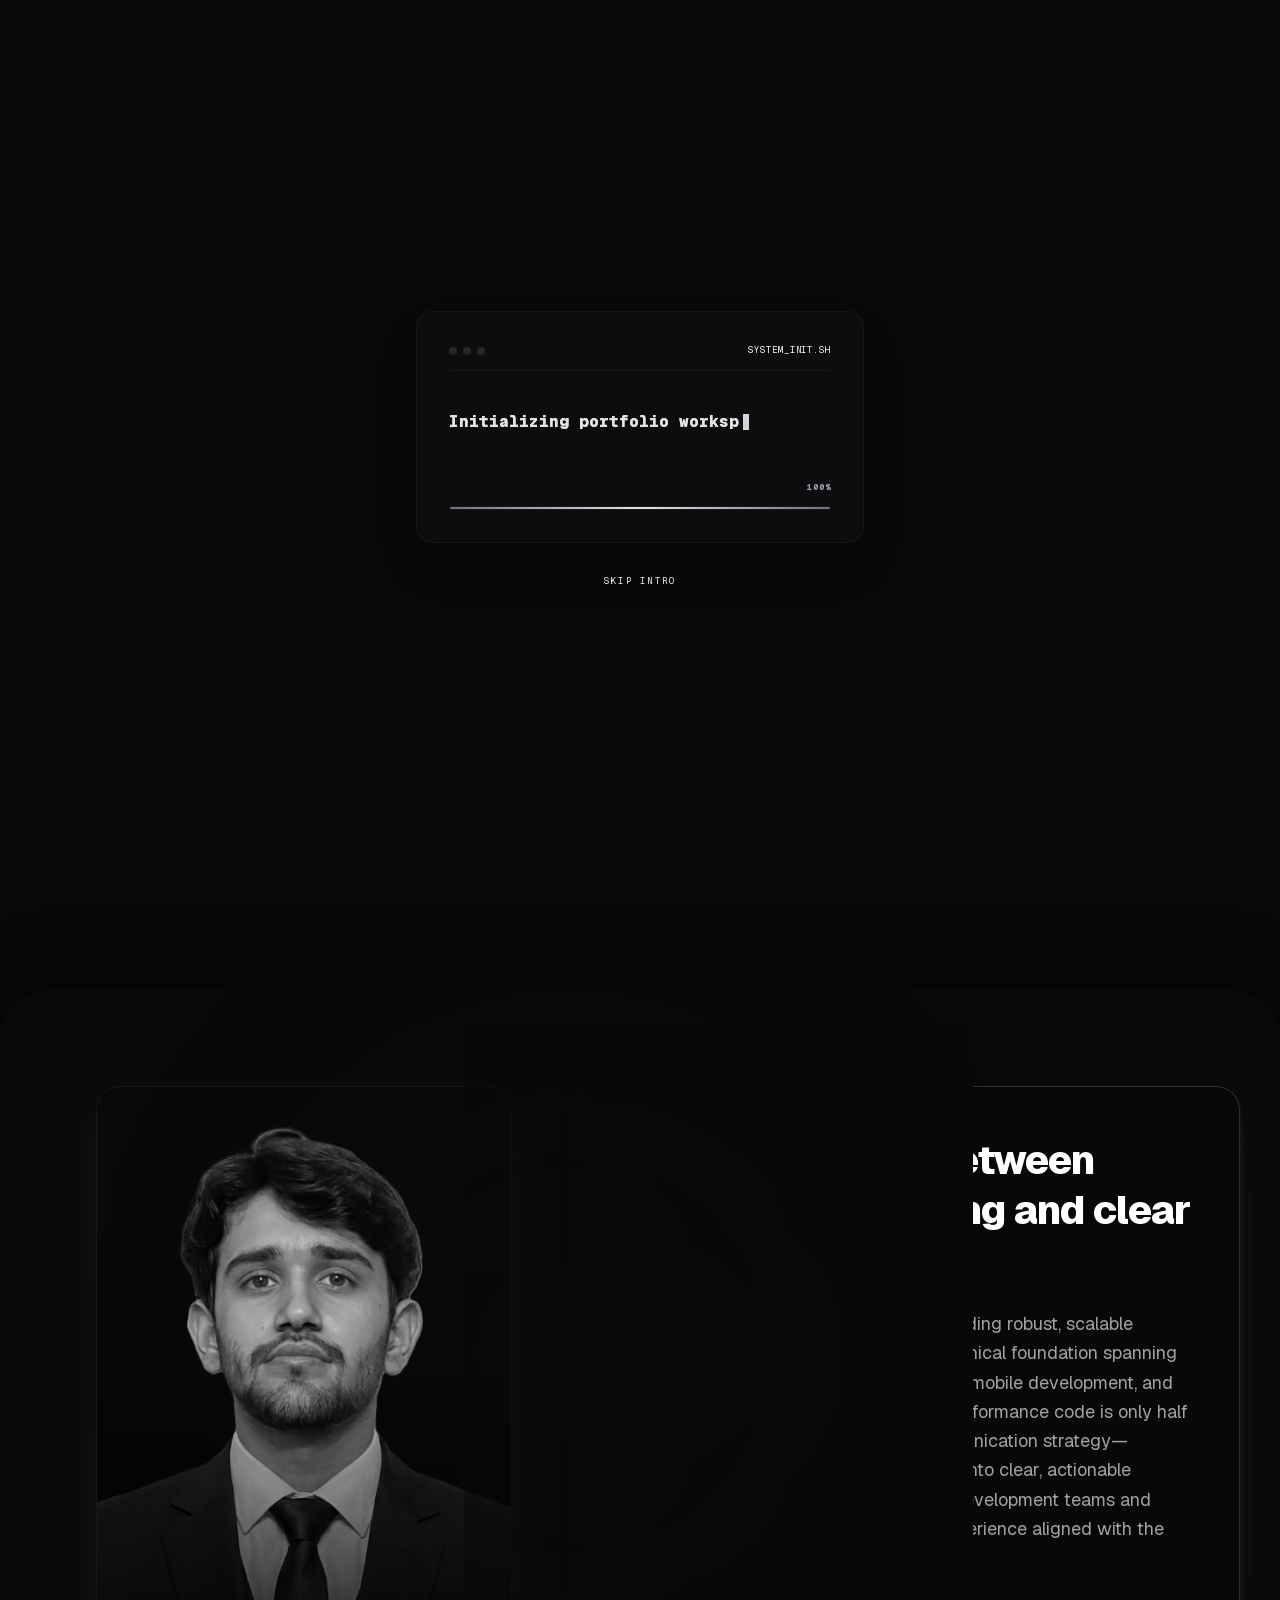
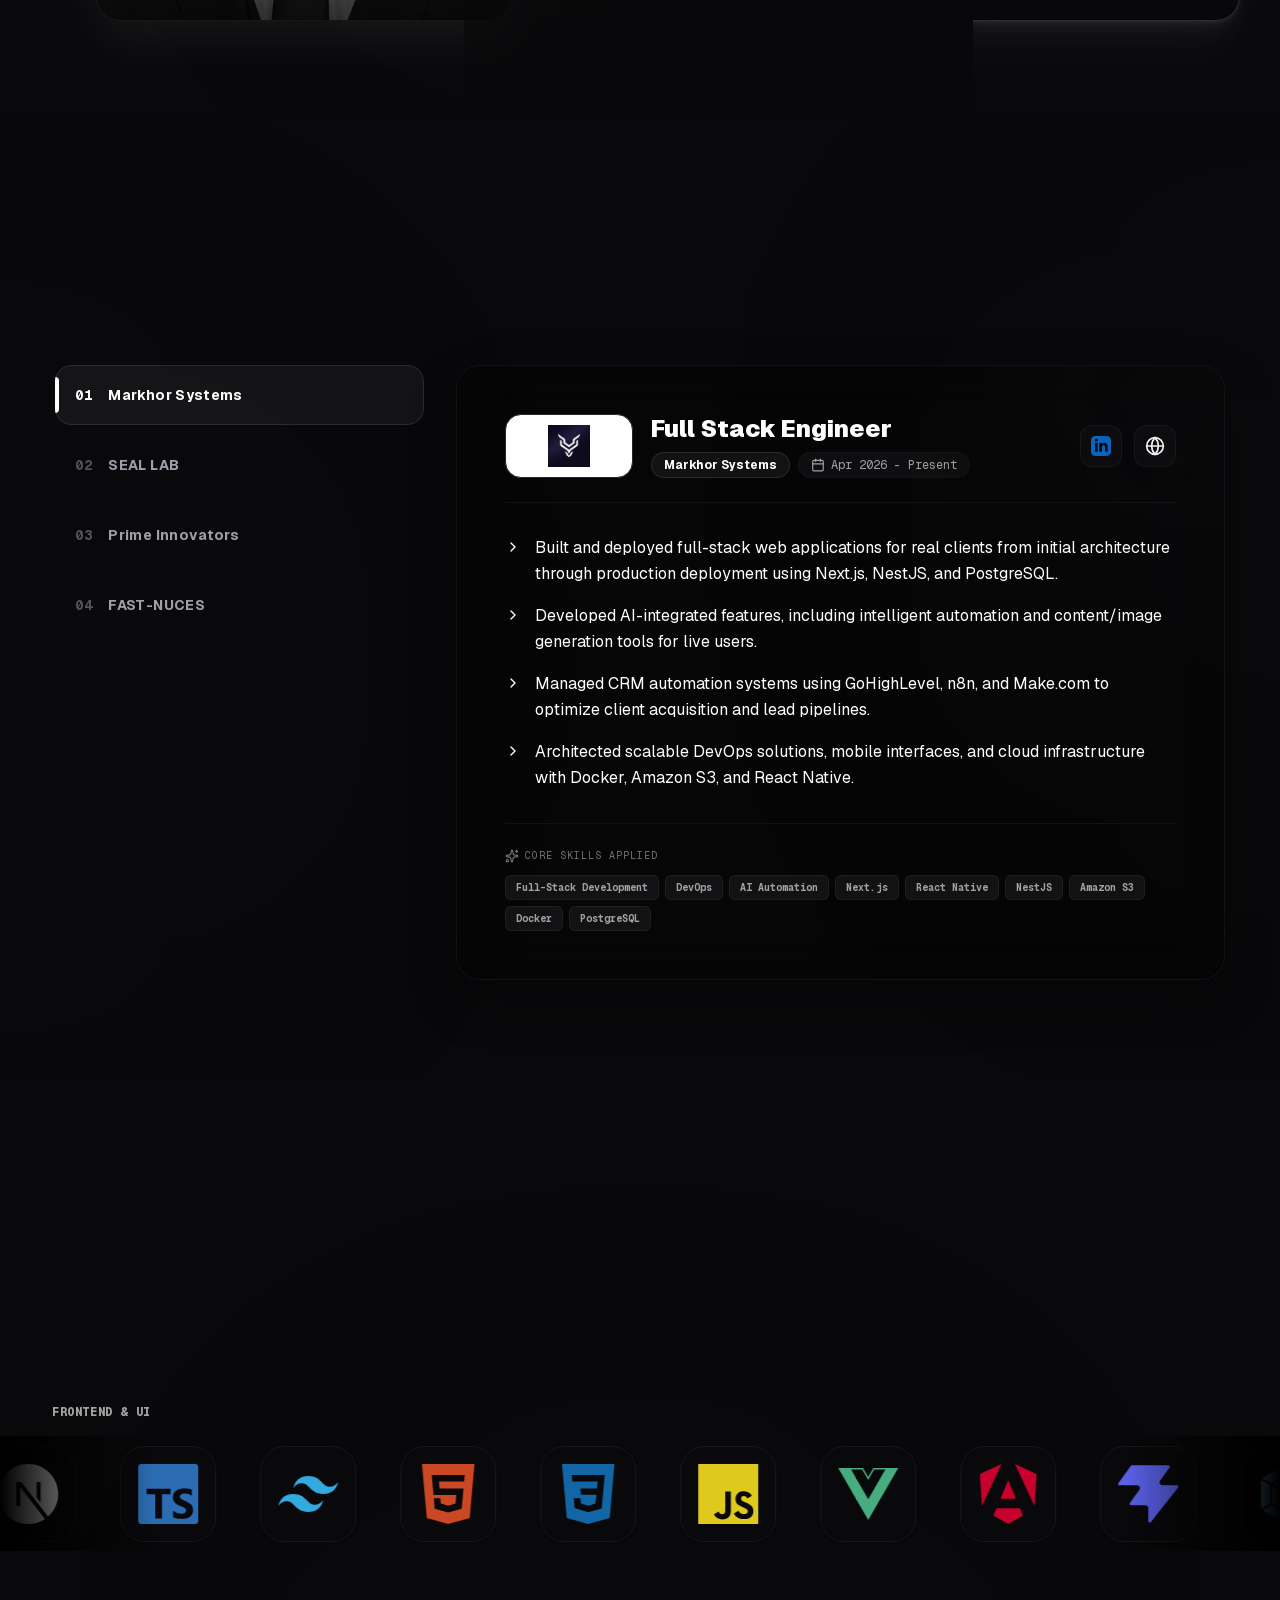
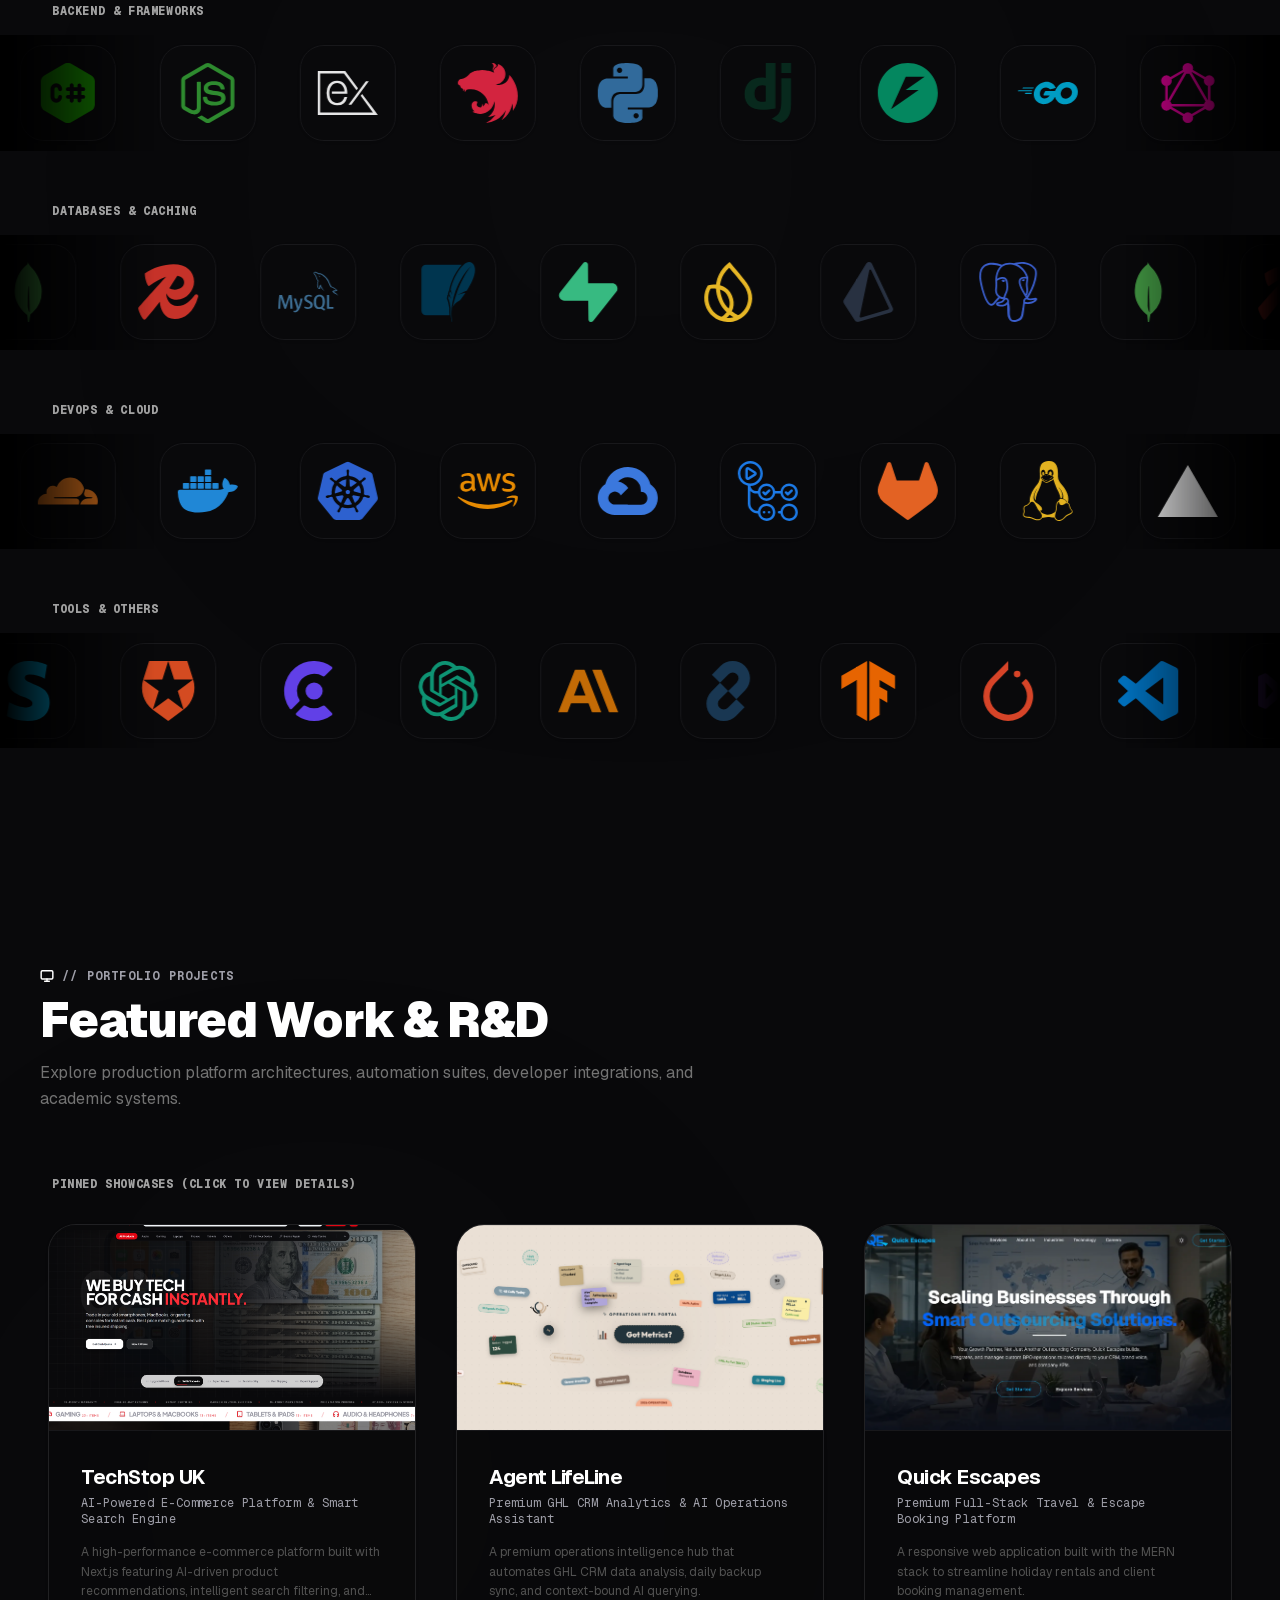
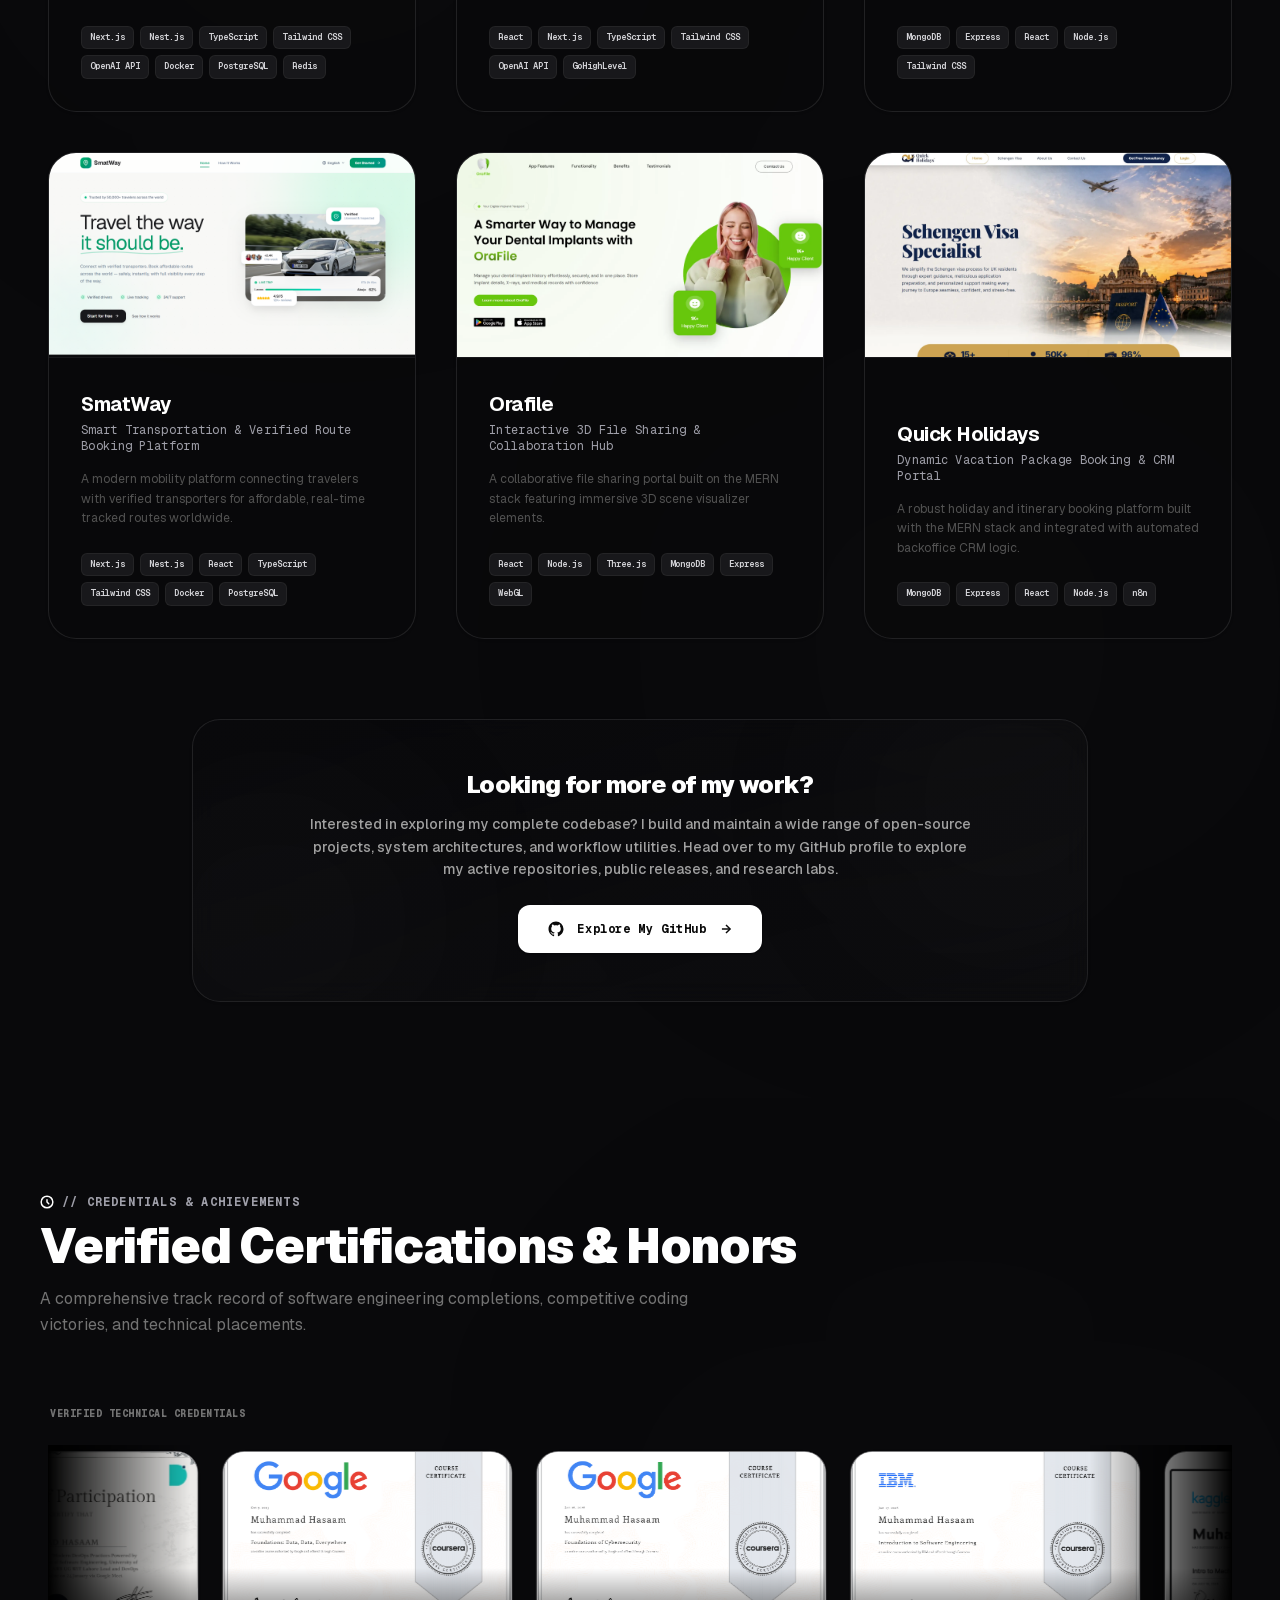
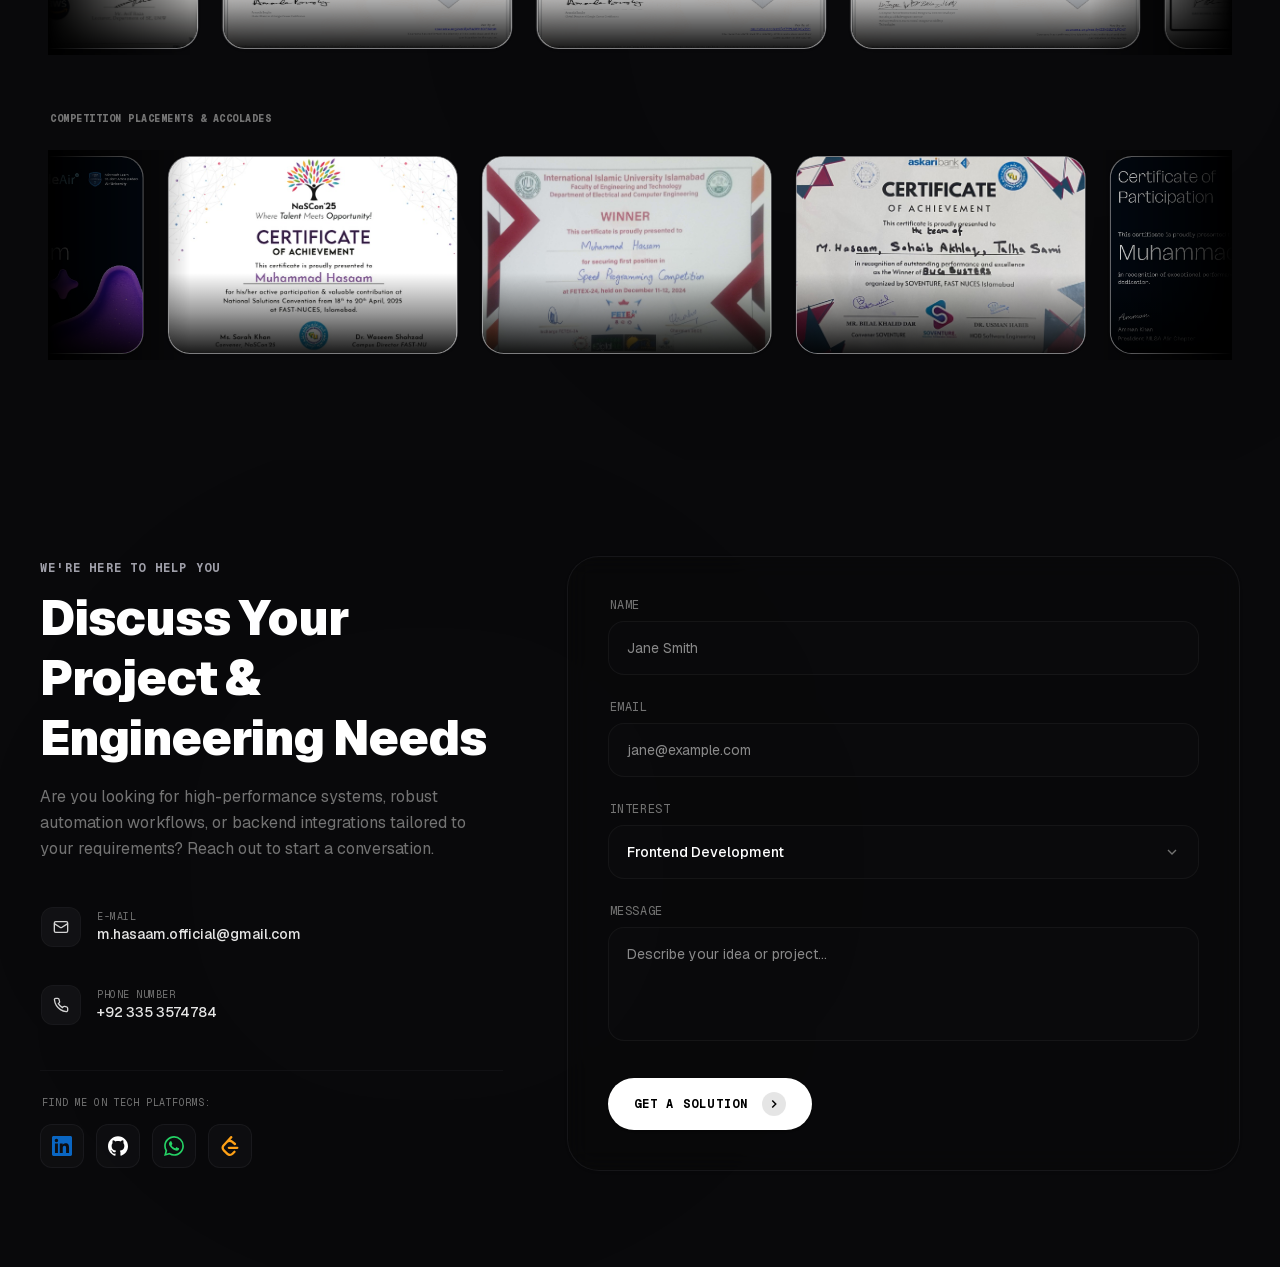
==== commit 345ee700: "Deploy: 2026-08-29 19:06:41" ====
--- a/index.html
+++ b/index.html
@@ -7,4 +7,4 @@
                   document.documentElement.classList.remove('dark');
                 }
               } catch (_) {}
-            </script><script src="/_next/static/chunks/0cz1d0mv5g_q7.js" noModule=""></script></head><body class="min-h-full flex flex-col bg-background text-foreground transition-colors duration-300 selection:bg-foreground selection:text-background"><div hidden=""><!--$--><!--/$--></div><header class="fixed top-6 left-1/2 -translate-x-1/2 z-50 bg-white/80 dark:bg-black/70 border border-black/15 dark:border-white/40 backdrop-blur-md rounded-full p-2 pr-4 min-[1050px]:pr-8 flex items-center gap-6 min-[1050px]:gap-8 shadow-[0_10px_30px_rgba(0,0,0,0.15)] dark:shadow-[0_10px_30px_rgba(255,255,255,0.15)] transition-all duration-300 justify-between min-[1050px]:justify-start"><a href="#home" class="bg-black dark:bg-white rounded-full w-10 h-10 flex items-center justify-center cursor-pointer flex-shrink-0 select-none shadow-md"><span class="text-white dark:text-black font-mono font-bold text-lg select-none leading-none">&gt;_</span></a><nav class="hidden min-[1050px]:flex items-center gap-2"><a href="#home" class="relative rounded-full px-4 py-1.5 transition-all duration-200 select-none cursor-pointer flex items-center justify-center z-10 border border-transparent text-white dark:text-black"><div class="absolute inset-0 bg-black dark:bg-white rounded-full -z-10 shadow-sm"></div><div class="overflow-hidden relative flex flex-col pointer-events-none z-10 uppercase tracking-wider font-mono h-[22px]"><div class="h-full flex flex-col"><span class="font-bold text-xs md:text-sm h-full flex items-center shrink-0 leading-none whitespace-nowrap">HOME</span><span class="font-bold text-xs md:text-sm h-full flex items-center shrink-0 leading-none whitespace-nowrap">HOME</span></div></div></a><a href="#about" class="relative rounded-full px-4 py-1.5 transition-all duration-200 select-none cursor-pointer flex items-center justify-center z-10 border border-transparent text-neutral-500 hover:text-black dark:text-neutral-400 dark:hover:text-white"><div class="overflow-hidden relative flex flex-col pointer-events-none z-10 uppercase tracking-wider font-mono h-[22px]"><div class="h-full flex flex-col"><span class="font-bold text-xs md:text-sm h-full flex items-center shrink-0 leading-none whitespace-nowrap">ABOUT</span><span class="font-bold text-xs md:text-sm h-full flex items-center shrink-0 leading-none whitespace-nowrap">ABOUT</span></div></div></a><a href="#experience" class="relative rounded-full px-4 py-1.5 transition-all duration-200 select-none cursor-pointer flex items-center justify-center z-10 border border-transparent text-neutral-500 hover:text-black dark:text-neutral-400 dark:hover:text-white"><div class="overflow-hidden relative flex flex-col pointer-events-none z-10 uppercase tracking-wider font-mono h-[22px]"><div class="h-full flex flex-col"><span class="font-bold text-xs md:text-sm h-full flex items-center shrink-0 leading-none whitespace-nowrap">EXPERIENCE</span><span class="font-bold text-xs md:text-sm h-full flex items-center shrink-0 leading-none whitespace-nowrap">EXPERIENCE</span></div></div></a><a href="#tech-stack" class="relative rounded-full px-4 py-1.5 transition-all duration-200 select-none cursor-pointer flex items-center justify-center z-10 border border-transparent text-neutral-500 hover:text-black dark:text-neutral-400 dark:hover:text-white"><div class="overflow-hidden relative flex flex-col pointer-events-none z-10 uppercase tracking-wider font-mono h-[22px]"><div class="h-full flex flex-col"><span class="font-bold text-xs md:text-sm h-full flex items-center shrink-0 leading-none whitespace-nowrap">TECH STACK</span><span class="font-bold text-xs md:text-sm h-full flex items-center shrink-0 leading-none whitespace-nowrap">TECH STACK</span></div></div></a><a href="#projects" class="relative rounded-full px-4 py-1.5 transition-all duration-200 select-none cursor-pointer flex items-center justify-center z-10 border border-transparent text-neutral-500 hover:text-black dark:text-neutral-400 dark:hover:text-white"><div class="overflow-hidden relative flex flex-col pointer-events-none z-10 uppercase tracking-wider font-mono h-[22px]"><div class="h-full flex flex-col"><span class="font-bold text-xs md:text-sm h-full flex items-center shrink-0 leading-none whitespace-nowrap">PROJECTS</span><span class="font-bold text-xs md:text-sm h-full flex items-center shrink-0 leading-none whitespace-nowrap">PROJECTS</span></div></div></a><a href="#certifications" class="relative rounded-full px-4 py-1.5 transition-all duration-200 select-none cursor-pointer flex items-center justify-center z-10 border border-transparent text-neutral-500 hover:text-black dark:text-neutral-400 dark:hover:text-white"><div class="overflow-hidden relative flex flex-col pointer-events-none z-10 uppercase tracking-wider font-mono h-[22px]"><div class="h-full flex flex-col"><span class="font-bold text-xs md:text-sm h-full flex items-center shrink-0 leading-none whitespace-nowrap">CERTIFICATIONS</span><span class="font-bold text-xs md:text-sm h-full flex items-center shrink-0 leading-none whitespace-nowrap">CERTIFICATIONS</span></div></div></a><a href="#contact" class="relative rounded-full px-4 py-1.5 transition-all duration-200 select-none cursor-pointer flex items-center justify-center z-10 border border-transparent text-neutral-500 hover:text-black dark:text-neutral-400 dark:hover:text-white"><div class="overflow-hidden relative flex flex-col pointer-events-none z-10 uppercase tracking-wider font-mono h-[22px]"><div class="h-full flex flex-col"><span class="font-bold text-xs md:text-sm h-full flex items-center shrink-0 leading-none whitespace-nowrap">CONTACT US</span><span class="font-bold text-xs md:text-sm h-full flex items-center shrink-0 leading-none whitespace-nowrap">CONTACT US</span></div></div></a></nav><button class="text-neutral-500 hover:text-black dark:text-neutral-400 dark:hover:text-white p-2 rounded-full hover:bg-zinc-100 dark:hover:bg-neutral-800 transition-colors mr-1 cursor-pointer flex items-center justify-center" aria-label="Toggle theme"><svg xmlns="http://www.w3.org/2000/svg" width="24" height="24" viewBox="0 0 24 24" fill="none" stroke="currentColor" stroke-width="2" stroke-linecap="round" stroke-linejoin="round" class="lucide lucide-sun w-4 h-4" aria-hidden="true"><circle cx="12" cy="12" r="4"></circle><path d="M12 2v2"></path><path d="M12 20v2"></path><path d="m4.93 4.93 1.41 1.41"></path><path d="m17.66 17.66 1.41 1.41"></path><path d="M2 12h2"></path><path d="M20 12h2"></path><path d="m6.34 17.66-1.41 1.41"></path><path d="m19.07 4.93-1.41 1.41"></path></svg></button><button class="min-[1050px]:hidden text-black dark:text-white p-2 rounded-full hover:bg-zinc-100 dark:hover:bg-neutral-800 focus:outline-none z-50 transition-colors mr-1" aria-label="Toggle Navigation Menu"><div style="opacity:1;transform:none"><svg xmlns="http://www.w3.org/2000/svg" width="24" height="24" viewBox="0 0 24 24" fill="none" stroke="currentColor" stroke-width="2" stroke-linecap="round" stroke-linejoin="round" class="lucide lucide-menu w-5 h-5" aria-hidden="true"><path d="M4 5h16"></path><path d="M4 12h16"></path><path d="M4 19h16"></path></svg></div></button></header><div class="flex-1 flex flex-col"><main class="w-full bg-transparent"><div class="fixed inset-0 z-50 flex flex-col items-center justify-center bg-zinc-950 text-white font-mono" style="opacity:1"><div class="max-w-lg w-full px-8 flex flex-col items-center"><div class="w-full bg-zinc-900/30 border border-zinc-800/40 rounded-2xl p-6 md:p-8 backdrop-blur-md shadow-2xl relative overflow-hidden flex flex-col gap-6.5"><div class="flex items-center justify-between border-b border-zinc-900 pb-3"><div class="flex gap-1.5"><span class="w-2 h-2 rounded-full bg-zinc-800"></span><span class="w-2 h-2 rounded-full bg-zinc-800"></span><span class="w-2 h-2 rounded-full bg-zinc-800"></span></div><span class="text-[9px] uppercase tracking-widest text-zinc-550">system_init.sh</span></div><div class="min-h-[50px] flex items-center justify-start py-2"><h1 class="text-sm md:text-base font-extrabold tracking-normal text-zinc-200 bg-gradient-to-r from-zinc-100 to-zinc-400 bg-clip-text text-transparent leading-relaxed select-none font-mono"><span class="inline-block w-1.5 h-4 ml-1 bg-zinc-300 animate-pulse align-middle"></span></h1></div><div class="space-y-3 mt-2"><div class="flex items-center justify-between text-[9px] tracking-widest text-zinc-550 font-bold uppercase font-mono"><span>Fetching configuration...</span><span class="text-zinc-400">20<!-- -->%</span></div><div class="w-full bg-zinc-900/80 rounded-full h-1 overflow-hidden border border-zinc-800/20 relative"><div class="h-full bg-gradient-to-r from-zinc-500 via-zinc-200 to-zinc-500 rounded-full shadow-[0_0_10px_rgba(255,255,255,0.2)]" style="width:0%"></div></div></div></div><button class="mt-8 text-[9px] text-zinc-605 hover:text-zinc-400 transition-colors uppercase tracking-[0.25em] cursor-pointer hover:underline">Skip Intro</button></div></div><div class="relative md:h-[220vh]"><section id="home" class="relative md:sticky md:top-0 z-0 w-full min-h-screen h-screen overflow-hidden flex flex-col items-center justify-end pb-8 sm:pb-12 text-center px-4 bg-black text-white"><div class="absolute inset-0 w-full h-full flex items-start justify-center pointer-events-none select-none overflow-hidden pt-16 sm:pt-12 md:pt-8"><div class="relative w-[450px] sm:w-[580px] md:w-[680px] lg:w-[760px] h-[78vh] sm:h-[82vh] md:h-[85vh]"><img src="/assets/images/myself.png" alt="MUHAMMAD HASAAM" class="w-full h-full object-cover object-top filter grayscale contrast-95 brightness-125 transition-all duration-300"/><div class="absolute inset-0 bg-gradient-to-t from-black via-transparent to-black/30"></div><div class="absolute inset-0 bg-[radial-gradient(circle_at_center,transparent_55%,#000000_92%)]"></div></div></div><div class="relative z-10 flex flex-col items-center justify-center pointer-events-none select-none w-full max-w-6xl mx-auto space-y-3 mb-4"><h1 class="font-bold text-2xl sm:text-4xl md:text-5xl lg:text-6xl xl:text-7xl 2xl:text-8xl tracking-tight uppercase leading-none text-white drop-shadow-[0_10px_35px_rgba(0,0,0,0.95)] pointer-events-auto whitespace-nowrap px-2" style="opacity:0;transform:translateY(30px)">I AM <!-- -->MUHAMMAD HASAAM</h1><div class="text-sm sm:text-xl md:text-2xl font-light tracking-wide text-zinc-300 pointer-events-auto font-sans max-w-3xl" style="opacity:0;transform:translateY(20px)">Full Stack Engineer, Automation Expert &amp; Developer</div></div><div class="relative z-10 flex flex-col items-center gap-1.5 pointer-events-auto cursor-pointer pt-1" style="opacity:0;transform:translateY(10px)"><div class="w-5 h-9 rounded-full border-2 border-zinc-500/80 flex items-start justify-center p-1 backdrop-blur-sm"><div class="w-1.5 h-2 rounded-full bg-white"></div></div><span class="text-[9px] uppercase font-mono tracking-[0.3em] text-zinc-400 font-semibold">SCROLL</span></div></section></div><!--$!--><template data-dgst="BAILOUT_TO_CLIENT_SIDE_RENDERING"></template><div class="max-w-7xl mx-auto px-6 py-24 min-h-[500px] bg-neutral-100/20 dark:bg-zinc-900/10 animate-pulse rounded-3xl"></div><!--/$--><!--$!--><template data-dgst="BAILOUT_TO_CLIENT_SIDE_RENDERING"></template><div class="max-w-7xl mx-auto px-6 py-24 min-h-[400px] bg-neutral-100/20 dark:bg-zinc-900/10 animate-pulse rounded-3xl"></div><!--/$--><!--$!--><template data-dgst="BAILOUT_TO_CLIENT_SIDE_RENDERING"></template><div class="max-w-7xl mx-auto px-6 py-24 min-h-[400px] bg-neutral-100/20 dark:bg-zinc-900/10 animate-pulse rounded-3xl"></div><!--/$--><!--$!--><template data-dgst="BAILOUT_TO_CLIENT_SIDE_RENDERING"></template><div class="max-w-7xl mx-auto px-6 py-24 min-h-[600px] bg-neutral-100/20 dark:bg-zinc-900/10 animate-pulse rounded-3xl"></div><!--/$--><!--$!--><template data-dgst="BAILOUT_TO_CLIENT_SIDE_RENDERING"></template><div class="max-w-7xl mx-auto px-6 py-24 min-h-[300px] bg-neutral-100/20 dark:bg-zinc-900/10 animate-pulse rounded-3xl"></div><!--/$--><!--$!--><template data-dgst="BAILOUT_TO_CLIENT_SIDE_RENDERING"></template><div class="max-w-7xl mx-auto px-6 py-24 min-h-[400px] bg-neutral-100/20 dark:bg-zinc-900/10 animate-pulse rounded-3xl"></div><!--/$--></main><!--$--><!--/$--></div><script src="/_next/static/chunks/310vm2bl3xxpt.js" id="_R_" async=""></script><script>(self.__next_f=self.__next_f||[]).push([0])</script><script>self.__next_f.push([1,"1:\"$Sreact.fragment\"\n2:I[3265,[\"/_next/static/chunks/3fshfb2wc7a_4.js\",\"/_next/static/chunks/3-t-f0-11co1s.js\",\"/_next/static/chunks/2axe7lbykiz8s.js\",\"/_next/static/chunks/14mrh2-p_w84d.js\"],\"default\"]\n3:I[39756,[\"/_next/static/chunks/3fshfb2wc7a_4.js\",\"/_next/static/chunks/3-t-f0-11co1s.js\",\"/_next/static/chunks/2axe7lbykiz8s.js\",\"/_next/static/chunks/14mrh2-p_w84d.js\"],\"default\"]\n4:I[37457,[\"/_next/static/chunks/3fshfb2wc7a_4.js\",\"/_next/static/chunks/3-t-f0-11co1s.js\",\"/_next/static/chunks/2axe7lbykiz8s.js\",\"/_next/static/chunks/14mrh2-p_w84d.js\"],\"default\"]\n5:I[29306,[\"/_next/static/chunks/3fshfb2wc7a_4.js\",\"/_next/static/chunks/3-t-f0-11co1s.js\",\"/_next/static/chunks/2axe7lbykiz8s.js\",\"/_next/static/chunks/14mrh2-p_w84d.js\",\"/_next/static/chunks/17tb2iluyvzyr.js\"],\"default\"]\n6:I[47257,[\"/_next/static/chunks/3fshfb2wc7a_4.js\",\"/_next/static/chunks/3-t-f0-11co1s.js\",\"/_next/static/chunks/2axe7lbykiz8s.js\",\"/_next/static/chunks/14mrh2-p_w84d.js\"],\"ClientPageRoot\"]\n7:I[52683,[\"/_next/static/chunks/3fshfb2wc7a_4.js\",\"/_next/static/chunks/3-t-f0-11co1s.js\",\"/_next/static/chunks/2axe7lbykiz8s.js\",\"/_next/static/chunks/14mrh2-p_w84d.js\",\"/_next/static/chunks/44d08-jr-gsc1.js\"],\"default\"]\na:I[97367,[\"/_next/static/chunks/3fshfb2wc7a_4.js\",\"/_next/static/chunks/3-t-f0-11co1s.js\",\"/_next/static/chunks/2axe7lbykiz8s.js\",\"/_next/static/chunks/14mrh2-p_w84d.js\"],\"OutletBoundary\"]\nb:\"$Sreact.suspense\"\nd:I[97367,[\"/_next/static/chunks/3fshfb2wc7a_4.js\",\"/_next/static/chunks/3-t-f0-11co1s.js\",\"/_next/static/chunks/2axe7lbykiz8s.js\",\"/_next/static/chunks/14mrh2-p_w84d.js\"],\"ViewportBoundary\"]\nf:I[97367,[\"/_next/static/chunks/3fshfb2wc7a_4.js\",\"/_next/static/chunks/3-t-f0-11co1s.js\",\"/_next/static/chunks/2axe7lbykiz8s.js\",\"/_next/static/chunks/14mrh2-p_w84d.js\"],\"MetadataBoundary\"]\n11:I[68027,[\"/_next/static/chunks/3fshfb2wc7a_4.js\",\"/_next/static/chunks/3-t-f0-11co1s.js\",\"/_next/static/chunks/2axe7lbykiz8s.js\",\"/_next/static/chunks/14mrh2-p_w84d.js\"],\"default\",1]\n:HL[\"/_next/static/chunks/2pxkdo-l-0mjq.css\",\"style\"]\n:HC[\"/\",\"\"]\n"])</script><script>self.__next_f.push([1,"0:{\"P\":null,\"c\":[\"\",\"\"],\"q\":\"\",\"i\":false,\"f\":[[[\"\",{\"children\":[\"__PAGE__\",{}]},\"$undefined\",\"$undefined\",16],[[\"$\",\"$1\",\"c\",{\"children\":[[[\"$\",\"link\",\"0\",{\"rel\":\"stylesheet\",\"href\":\"/_next/static/chunks/2pxkdo-l-0mjq.css\",\"precedence\":\"next\",\"crossOrigin\":\"$undefined\",\"nonce\":\"$undefined\"}],[\"$\",\"script\",\"script-0\",{\"src\":\"/_next/static/chunks/3fshfb2wc7a_4.js\",\"async\":true,\"nonce\":\"$undefined\"}],[\"$\",\"script\",\"script-1\",{\"src\":\"/_next/static/chunks/3-t-f0-11co1s.js\",\"async\":true,\"nonce\":\"$undefined\"}],[\"$\",\"script\",\"script-2\",{\"src\":\"/_next/static/chunks/2axe7lbykiz8s.js\",\"async\":true,\"nonce\":\"$undefined\"}],[\"$\",\"script\",\"script-3\",{\"src\":\"/_next/static/chunks/14mrh2-p_w84d.js\",\"async\":true,\"nonce\":\"$undefined\"}]],[\"$\",\"html\",null,{\"lang\":\"en\",\"className\":\"geist_967664a6-module__4K9MCG__variable geist_mono_5ce8c3f-module__SSBbPG__variable h-full antialiased\",\"suppressHydrationWarning\":true,\"data-scroll-behavior\":\"smooth\",\"children\":[[\"$\",\"head\",null,{\"children\":[\"$\",\"script\",null,{\"dangerouslySetInnerHTML\":{\"__html\":\"\\n              try {\\n                const theme = localStorage.getItem('portfolio-theme') || 'dark';\\n                if (theme === 'dark') {\\n                  document.documentElement.classList.add('dark');\\n                } else {\\n                  document.documentElement.classList.remove('dark');\\n                }\\n              } catch (_) {}\\n            \"}}]}],[\"$\",\"body\",null,{\"className\":\"min-h-full flex flex-col bg-background text-foreground transition-colors duration-300 selection:bg-foreground selection:text-background\",\"children\":[[\"$\",\"$L2\",null,{}],[\"$\",\"div\",null,{\"className\":\"flex-1 flex flex-col\",\"children\":[\"$\",\"$L3\",null,{\"parallelRouterKey\":\"children\",\"error\":\"$undefined\",\"errorStyles\":\"$undefined\",\"errorScripts\":\"$undefined\",\"template\":[\"$\",\"$L4\",null,{}],\"templateStyles\":\"$undefined\",\"templateScripts\":\"$undefined\",\"notFound\":[[\"$\",\"$L5\",null,{}],[]],\"forbidden\":\"$undefined\",\"unauthorized\":\"$undefined\"}]}]]}]]}]]}],{\"children\":[[\"$\",\"$1\",\"c\",{\"children\":[[\"$\",\"$L6\",null,{\"Component\":\"$7\",\"serverProvidedParams\":{\"searchParams\":{},\"params\":{},\"promises\":[\"$@8\",\"$@9\"]}}],[[\"$\",\"script\",\"script-0\",{\"src\":\"/_next/static/chunks/44d08-jr-gsc1.js\",\"async\":true,\"nonce\":\"$undefined\"}]],[\"$\",\"$La\",null,{\"children\":[\"$\",\"$b\",null,{\"name\":\"Next.MetadataOutlet\",\"children\":\"$@c\"}]}]]}],{},null,false,null]},null,false,null],[\"$\",\"$1\",\"h\",{\"children\":[null,[\"$\",\"$Ld\",null,{\"children\":\"$Le\"}],[\"$\",\"div\",null,{\"hidden\":true,\"children\":[\"$\",\"$Lf\",null,{\"children\":[\"$\",\"$b\",null,{\"name\":\"Next.Metadata\",\"children\":\"$L10\"}]}]}],[\"$\",\"meta\",null,{\"name\":\"next-size-adjust\",\"content\":\"\"}]]}],false]],\"m\":\"$undefined\",\"G\":[\"$11\",[[\"$\",\"link\",\"0\",{\"rel\":\"stylesheet\",\"href\":\"/_next/static/chunks/2pxkdo-l-0mjq.css\",\"precedence\":\"next\",\"crossOrigin\":\"$undefined\",\"nonce\":\"$undefined\"}]]],\"S\":true,\"h\":null,\"s\":\"$undefined\",\"l\":\"$undefined\",\"p\":\"$undefined\",\"d\":\"$undefined\",\"b\":\"rY_dZ9I49MF4COxRcTUSS\"}\n"])</script><script>self.__next_f.push([1,"8:{}\n9:\"$0:f:0:1:1:children:0:props:children:0:props:serverProvidedParams:params\"\n"])</script><script>self.__next_f.push([1,"e:[[\"$\",\"meta\",\"0\",{\"charSet\":\"utf-8\"}],[\"$\",\"meta\",\"1\",{\"name\":\"viewport\",\"content\":\"width=device-width, initial-scale=1\"}]]\n"])</script><script>self.__next_f.push([1,"12:I[27201,[\"/_next/static/chunks/3fshfb2wc7a_4.js\",\"/_next/static/chunks/3-t-f0-11co1s.js\",\"/_next/static/chunks/2axe7lbykiz8s.js\",\"/_next/static/chunks/14mrh2-p_w84d.js\"],\"IconMark\"]\nc:null\n10:[[\"$\",\"title\",\"0\",{\"children\":\"MUHAMMAD HASAAM | Portfolio\"}],[\"$\",\"meta\",\"1\",{\"name\":\"description\",\"content\":\"Muhammad Hasaam is a Full Stack Engineer, Automation Expert, and Mobile Developer specializing in building robust, scalable applications and bridging the gap between complex engineering and clear strategy.\"}],[\"$\",\"link\",\"2\",{\"rel\":\"icon\",\"href\":\"/icon.svg?icon.31bj0k_s0arvl.svg\",\"sizes\":\"any\",\"type\":\"image/svg+xml\"}],[\"$\",\"$L12\",\"3\",{}]]\n"])</script></body></html>+            </script><script src="/_next/static/chunks/0cz1d0mv5g_q7.js" noModule=""></script></head><body class="min-h-full flex flex-col bg-background text-foreground transition-colors duration-300 selection:bg-foreground selection:text-background"><div hidden=""><!--$--><!--/$--></div><header class="fixed top-6 left-1/2 -translate-x-1/2 z-50 bg-white/80 dark:bg-black/70 border border-black/15 dark:border-white/40 backdrop-blur-md rounded-full p-2 pr-4 min-[1050px]:pr-8 flex items-center gap-6 min-[1050px]:gap-8 shadow-[0_10px_30px_rgba(0,0,0,0.15)] dark:shadow-[0_10px_30px_rgba(255,255,255,0.15)] transition-all duration-300 justify-between min-[1050px]:justify-start"><a href="#home" class="bg-black dark:bg-white rounded-full w-10 h-10 flex items-center justify-center cursor-pointer flex-shrink-0 select-none shadow-md"><span class="text-white dark:text-black font-mono font-bold text-lg select-none leading-none">&gt;_</span></a><nav class="hidden min-[1050px]:flex items-center gap-2"><a href="#home" class="relative rounded-full px-4 py-1.5 transition-all duration-200 select-none cursor-pointer flex items-center justify-center z-10 border border-transparent text-white dark:text-black"><div class="absolute inset-0 bg-black dark:bg-white rounded-full -z-10 shadow-sm"></div><div class="overflow-hidden relative flex flex-col pointer-events-none z-10 uppercase tracking-wider font-mono h-[22px]"><div class="h-full flex flex-col"><span class="font-bold text-xs md:text-sm h-full flex items-center shrink-0 leading-none whitespace-nowrap">HOME</span><span class="font-bold text-xs md:text-sm h-full flex items-center shrink-0 leading-none whitespace-nowrap">HOME</span></div></div></a><a href="#about" class="relative rounded-full px-4 py-1.5 transition-all duration-200 select-none cursor-pointer flex items-center justify-center z-10 border border-transparent text-neutral-500 hover:text-black dark:text-neutral-400 dark:hover:text-white"><div class="overflow-hidden relative flex flex-col pointer-events-none z-10 uppercase tracking-wider font-mono h-[22px]"><div class="h-full flex flex-col"><span class="font-bold text-xs md:text-sm h-full flex items-center shrink-0 leading-none whitespace-nowrap">ABOUT</span><span class="font-bold text-xs md:text-sm h-full flex items-center shrink-0 leading-none whitespace-nowrap">ABOUT</span></div></div></a><a href="#experience" class="relative rounded-full px-4 py-1.5 transition-all duration-200 select-none cursor-pointer flex items-center justify-center z-10 border border-transparent text-neutral-500 hover:text-black dark:text-neutral-400 dark:hover:text-white"><div class="overflow-hidden relative flex flex-col pointer-events-none z-10 uppercase tracking-wider font-mono h-[22px]"><div class="h-full flex flex-col"><span class="font-bold text-xs md:text-sm h-full flex items-center shrink-0 leading-none whitespace-nowrap">EXPERIENCE</span><span class="font-bold text-xs md:text-sm h-full flex items-center shrink-0 leading-none whitespace-nowrap">EXPERIENCE</span></div></div></a><a href="#tech-stack" class="relative rounded-full px-4 py-1.5 transition-all duration-200 select-none cursor-pointer flex items-center justify-center z-10 border border-transparent text-neutral-500 hover:text-black dark:text-neutral-400 dark:hover:text-white"><div class="overflow-hidden relative flex flex-col pointer-events-none z-10 uppercase tracking-wider font-mono h-[22px]"><div class="h-full flex flex-col"><span class="font-bold text-xs md:text-sm h-full flex items-center shrink-0 leading-none whitespace-nowrap">TECH STACK</span><span class="font-bold text-xs md:text-sm h-full flex items-center shrink-0 leading-none whitespace-nowrap">TECH STACK</span></div></div></a><a href="#projects" class="relative rounded-full px-4 py-1.5 transition-all duration-200 select-none cursor-pointer flex items-center justify-center z-10 border border-transparent text-neutral-500 hover:text-black dark:text-neutral-400 dark:hover:text-white"><div class="overflow-hidden relative flex flex-col pointer-events-none z-10 uppercase tracking-wider font-mono h-[22px]"><div class="h-full flex flex-col"><span class="font-bold text-xs md:text-sm h-full flex items-center shrink-0 leading-none whitespace-nowrap">PROJECTS</span><span class="font-bold text-xs md:text-sm h-full flex items-center shrink-0 leading-none whitespace-nowrap">PROJECTS</span></div></div></a><a href="#certifications" class="relative rounded-full px-4 py-1.5 transition-all duration-200 select-none cursor-pointer flex items-center justify-center z-10 border border-transparent text-neutral-500 hover:text-black dark:text-neutral-400 dark:hover:text-white"><div class="overflow-hidden relative flex flex-col pointer-events-none z-10 uppercase tracking-wider font-mono h-[22px]"><div class="h-full flex flex-col"><span class="font-bold text-xs md:text-sm h-full flex items-center shrink-0 leading-none whitespace-nowrap">CERTIFICATIONS</span><span class="font-bold text-xs md:text-sm h-full flex items-center shrink-0 leading-none whitespace-nowrap">CERTIFICATIONS</span></div></div></a><a href="#contact" class="relative rounded-full px-4 py-1.5 transition-all duration-200 select-none cursor-pointer flex items-center justify-center z-10 border border-transparent text-neutral-500 hover:text-black dark:text-neutral-400 dark:hover:text-white"><div class="overflow-hidden relative flex flex-col pointer-events-none z-10 uppercase tracking-wider font-mono h-[22px]"><div class="h-full flex flex-col"><span class="font-bold text-xs md:text-sm h-full flex items-center shrink-0 leading-none whitespace-nowrap">CONTACT US</span><span class="font-bold text-xs md:text-sm h-full flex items-center shrink-0 leading-none whitespace-nowrap">CONTACT US</span></div></div></a></nav><button class="text-neutral-500 hover:text-black dark:text-neutral-400 dark:hover:text-white p-2 rounded-full hover:bg-zinc-100 dark:hover:bg-neutral-800 transition-colors mr-1 cursor-pointer flex items-center justify-center" aria-label="Toggle theme"><svg xmlns="http://www.w3.org/2000/svg" width="24" height="24" viewBox="0 0 24 24" fill="none" stroke="currentColor" stroke-width="2" stroke-linecap="round" stroke-linejoin="round" class="lucide lucide-sun w-4 h-4" aria-hidden="true"><circle cx="12" cy="12" r="4"></circle><path d="M12 2v2"></path><path d="M12 20v2"></path><path d="m4.93 4.93 1.41 1.41"></path><path d="m17.66 17.66 1.41 1.41"></path><path d="M2 12h2"></path><path d="M20 12h2"></path><path d="m6.34 17.66-1.41 1.41"></path><path d="m19.07 4.93-1.41 1.41"></path></svg></button><button class="min-[1050px]:hidden text-black dark:text-white p-2 rounded-full hover:bg-zinc-100 dark:hover:bg-neutral-800 focus:outline-none z-50 transition-colors mr-1" aria-label="Toggle Navigation Menu"><div style="opacity:1;transform:none"><svg xmlns="http://www.w3.org/2000/svg" width="24" height="24" viewBox="0 0 24 24" fill="none" stroke="currentColor" stroke-width="2" stroke-linecap="round" stroke-linejoin="round" class="lucide lucide-menu w-5 h-5" aria-hidden="true"><path d="M4 5h16"></path><path d="M4 12h16"></path><path d="M4 19h16"></path></svg></div></button></header><div class="flex-1 flex flex-col"><main class="w-full bg-transparent"><div class="fixed inset-0 z-50 flex flex-col items-center justify-center bg-zinc-950 text-white font-mono" style="opacity:1"><div class="max-w-lg w-full px-8 flex flex-col items-center"><div class="w-full bg-zinc-900/30 border border-zinc-800/40 rounded-2xl p-6 md:p-8 backdrop-blur-md shadow-2xl relative overflow-hidden flex flex-col gap-6.5"><div class="flex items-center justify-between border-b border-zinc-900 pb-3"><div class="flex gap-1.5"><span class="w-2 h-2 rounded-full bg-zinc-800"></span><span class="w-2 h-2 rounded-full bg-zinc-800"></span><span class="w-2 h-2 rounded-full bg-zinc-800"></span></div><span class="text-[9px] uppercase tracking-widest text-zinc-550">system_init.sh</span></div><div class="min-h-[50px] flex items-center justify-start py-2"><h1 class="text-sm md:text-base font-extrabold tracking-normal text-zinc-200 bg-gradient-to-r from-zinc-100 to-zinc-400 bg-clip-text text-transparent leading-relaxed select-none font-mono"><span class="inline-block w-1.5 h-4 ml-1 bg-zinc-300 animate-pulse align-middle"></span></h1></div><div class="space-y-3 mt-2"><div class="flex items-center justify-between text-[9px] tracking-widest text-zinc-550 font-bold uppercase font-mono"><span>Fetching configuration...</span><span class="text-zinc-400">20<!-- -->%</span></div><div class="w-full bg-zinc-900/80 rounded-full h-1 overflow-hidden border border-zinc-800/20 relative"><div class="h-full bg-gradient-to-r from-zinc-500 via-zinc-200 to-zinc-500 rounded-full shadow-[0_0_10px_rgba(255,255,255,0.2)]" style="width:0%"></div></div></div></div><button class="mt-8 text-[9px] text-zinc-605 hover:text-zinc-400 transition-colors uppercase tracking-[0.25em] cursor-pointer hover:underline">Skip Intro</button></div></div><div class="relative md:h-[220vh]"><section id="home" class="relative md:sticky md:top-0 z-0 w-full min-h-screen h-screen overflow-hidden flex flex-col items-center justify-end pb-8 sm:pb-12 text-center px-4 bg-black text-white"><div class="absolute inset-0 w-full h-full flex items-start justify-center pointer-events-none select-none overflow-hidden pt-16 sm:pt-12 md:pt-8"><div class="relative w-[450px] sm:w-[580px] md:w-[680px] lg:w-[760px] h-[78vh] sm:h-[82vh] md:h-[85vh]"><img src="/assets/images/myself.png" alt="MUHAMMAD HASAAM" class="w-full h-full object-cover object-top filter grayscale contrast-95 brightness-125 transition-all duration-300"/><div class="absolute inset-0 bg-gradient-to-t from-black via-transparent to-black/30"></div><div class="absolute inset-0 bg-[radial-gradient(circle_at_center,transparent_55%,#000000_92%)]"></div></div></div><div class="relative z-10 flex flex-col items-center justify-center pointer-events-none select-none w-full max-w-6xl mx-auto space-y-3 mb-4"><h1 class="font-bold text-2xl sm:text-4xl md:text-5xl lg:text-6xl xl:text-7xl 2xl:text-8xl tracking-tight uppercase leading-none text-white drop-shadow-[0_10px_35px_rgba(0,0,0,0.95)] pointer-events-auto whitespace-nowrap px-2" style="opacity:0;transform:translateY(30px)">I AM <!-- -->MUHAMMAD HASAAM</h1><div class="text-sm sm:text-xl md:text-2xl font-light tracking-wide text-zinc-300 pointer-events-auto font-sans max-w-3xl" style="opacity:0;transform:translateY(20px)">Full Stack Engineer, Automation Expert &amp; Developer</div></div><div class="relative z-10 flex flex-col items-center gap-1.5 pointer-events-auto cursor-pointer pt-1" style="opacity:0;transform:translateY(10px)"><div class="w-5 h-9 rounded-full border-2 border-zinc-500/80 flex items-start justify-center p-1 backdrop-blur-sm"><div class="w-1.5 h-2 rounded-full bg-white"></div></div><span class="text-[9px] uppercase font-mono tracking-[0.3em] text-zinc-400 font-semibold">SCROLL</span></div></section></div><!--$!--><template data-dgst="BAILOUT_TO_CLIENT_SIDE_RENDERING"></template><div class="max-w-7xl mx-auto px-6 py-24 min-h-[500px] bg-neutral-100/20 dark:bg-zinc-900/10 animate-pulse rounded-3xl"></div><!--/$--><!--$!--><template data-dgst="BAILOUT_TO_CLIENT_SIDE_RENDERING"></template><div class="max-w-7xl mx-auto px-6 py-24 min-h-[400px] bg-neutral-100/20 dark:bg-zinc-900/10 animate-pulse rounded-3xl"></div><!--/$--><!--$!--><template data-dgst="BAILOUT_TO_CLIENT_SIDE_RENDERING"></template><div class="max-w-7xl mx-auto px-6 py-24 min-h-[400px] bg-neutral-100/20 dark:bg-zinc-900/10 animate-pulse rounded-3xl"></div><!--/$--><!--$!--><template data-dgst="BAILOUT_TO_CLIENT_SIDE_RENDERING"></template><div class="max-w-7xl mx-auto px-6 py-24 min-h-[600px] bg-neutral-100/20 dark:bg-zinc-900/10 animate-pulse rounded-3xl"></div><!--/$--><!--$!--><template data-dgst="BAILOUT_TO_CLIENT_SIDE_RENDERING"></template><div class="max-w-7xl mx-auto px-6 py-24 min-h-[300px] bg-neutral-100/20 dark:bg-zinc-900/10 animate-pulse rounded-3xl"></div><!--/$--><!--$!--><template data-dgst="BAILOUT_TO_CLIENT_SIDE_RENDERING"></template><div class="max-w-7xl mx-auto px-6 py-24 min-h-[400px] bg-neutral-100/20 dark:bg-zinc-900/10 animate-pulse rounded-3xl"></div><!--/$--></main><!--$--><!--/$--></div><script src="/_next/static/chunks/310vm2bl3xxpt.js" id="_R_" async=""></script><script>(self.__next_f=self.__next_f||[]).push([0])</script><script>self.__next_f.push([1,"1:\"$Sreact.fragment\"\n2:I[3265,[\"/_next/static/chunks/3fshfb2wc7a_4.js\",\"/_next/static/chunks/3-t-f0-11co1s.js\",\"/_next/static/chunks/2axe7lbykiz8s.js\",\"/_next/static/chunks/14mrh2-p_w84d.js\"],\"default\"]\n3:I[39756,[\"/_next/static/chunks/3fshfb2wc7a_4.js\",\"/_next/static/chunks/3-t-f0-11co1s.js\",\"/_next/static/chunks/2axe7lbykiz8s.js\",\"/_next/static/chunks/14mrh2-p_w84d.js\"],\"default\"]\n4:I[37457,[\"/_next/static/chunks/3fshfb2wc7a_4.js\",\"/_next/static/chunks/3-t-f0-11co1s.js\",\"/_next/static/chunks/2axe7lbykiz8s.js\",\"/_next/static/chunks/14mrh2-p_w84d.js\"],\"default\"]\n5:I[29306,[\"/_next/static/chunks/3fshfb2wc7a_4.js\",\"/_next/static/chunks/3-t-f0-11co1s.js\",\"/_next/static/chunks/2axe7lbykiz8s.js\",\"/_next/static/chunks/14mrh2-p_w84d.js\",\"/_next/static/chunks/17tb2iluyvzyr.js\"],\"default\"]\n6:I[47257,[\"/_next/static/chunks/3fshfb2wc7a_4.js\",\"/_next/static/chunks/3-t-f0-11co1s.js\",\"/_next/static/chunks/2axe7lbykiz8s.js\",\"/_next/static/chunks/14mrh2-p_w84d.js\"],\"ClientPageRoot\"]\n7:I[52683,[\"/_next/static/chunks/3fshfb2wc7a_4.js\",\"/_next/static/chunks/3-t-f0-11co1s.js\",\"/_next/static/chunks/2axe7lbykiz8s.js\",\"/_next/static/chunks/14mrh2-p_w84d.js\",\"/_next/static/chunks/44d08-jr-gsc1.js\"],\"default\"]\na:I[97367,[\"/_next/static/chunks/3fshfb2wc7a_4.js\",\"/_next/static/chunks/3-t-f0-11co1s.js\",\"/_next/static/chunks/2axe7lbykiz8s.js\",\"/_next/static/chunks/14mrh2-p_w84d.js\"],\"OutletBoundary\"]\nb:\"$Sreact.suspense\"\nd:I[97367,[\"/_next/static/chunks/3fshfb2wc7a_4.js\",\"/_next/static/chunks/3-t-f0-11co1s.js\",\"/_next/static/chunks/2axe7lbykiz8s.js\",\"/_next/static/chunks/14mrh2-p_w84d.js\"],\"ViewportBoundary\"]\nf:I[97367,[\"/_next/static/chunks/3fshfb2wc7a_4.js\",\"/_next/static/chunks/3-t-f0-11co1s.js\",\"/_next/static/chunks/2axe7lbykiz8s.js\",\"/_next/static/chunks/14mrh2-p_w84d.js\"],\"MetadataBoundary\"]\n11:I[68027,[\"/_next/static/chunks/3fshfb2wc7a_4.js\",\"/_next/static/chunks/3-t-f0-11co1s.js\",\"/_next/static/chunks/2axe7lbykiz8s.js\",\"/_next/static/chunks/14mrh2-p_w84d.js\"],\"default\",1]\n:HL[\"/_next/static/chunks/2pxkdo-l-0mjq.css\",\"style\"]\n:HC[\"/\",\"\"]\n"])</script><script>self.__next_f.push([1,"0:{\"P\":null,\"c\":[\"\",\"\"],\"q\":\"\",\"i\":false,\"f\":[[[\"\",{\"children\":[\"__PAGE__\",{}]},\"$undefined\",\"$undefined\",16],[[\"$\",\"$1\",\"c\",{\"children\":[[[\"$\",\"link\",\"0\",{\"rel\":\"stylesheet\",\"href\":\"/_next/static/chunks/2pxkdo-l-0mjq.css\",\"precedence\":\"next\",\"crossOrigin\":\"$undefined\",\"nonce\":\"$undefined\"}],[\"$\",\"script\",\"script-0\",{\"src\":\"/_next/static/chunks/3fshfb2wc7a_4.js\",\"async\":true,\"nonce\":\"$undefined\"}],[\"$\",\"script\",\"script-1\",{\"src\":\"/_next/static/chunks/3-t-f0-11co1s.js\",\"async\":true,\"nonce\":\"$undefined\"}],[\"$\",\"script\",\"script-2\",{\"src\":\"/_next/static/chunks/2axe7lbykiz8s.js\",\"async\":true,\"nonce\":\"$undefined\"}],[\"$\",\"script\",\"script-3\",{\"src\":\"/_next/static/chunks/14mrh2-p_w84d.js\",\"async\":true,\"nonce\":\"$undefined\"}]],[\"$\",\"html\",null,{\"lang\":\"en\",\"className\":\"geist_967664a6-module__4K9MCG__variable geist_mono_5ce8c3f-module__SSBbPG__variable h-full antialiased\",\"suppressHydrationWarning\":true,\"data-scroll-behavior\":\"smooth\",\"children\":[[\"$\",\"head\",null,{\"children\":[\"$\",\"script\",null,{\"dangerouslySetInnerHTML\":{\"__html\":\"\\n              try {\\n                const theme = localStorage.getItem('portfolio-theme') || 'dark';\\n                if (theme === 'dark') {\\n                  document.documentElement.classList.add('dark');\\n                } else {\\n                  document.documentElement.classList.remove('dark');\\n                }\\n              } catch (_) {}\\n            \"}}]}],[\"$\",\"body\",null,{\"className\":\"min-h-full flex flex-col bg-background text-foreground transition-colors duration-300 selection:bg-foreground selection:text-background\",\"children\":[[\"$\",\"$L2\",null,{}],[\"$\",\"div\",null,{\"className\":\"flex-1 flex flex-col\",\"children\":[\"$\",\"$L3\",null,{\"parallelRouterKey\":\"children\",\"error\":\"$undefined\",\"errorStyles\":\"$undefined\",\"errorScripts\":\"$undefined\",\"template\":[\"$\",\"$L4\",null,{}],\"templateStyles\":\"$undefined\",\"templateScripts\":\"$undefined\",\"notFound\":[[\"$\",\"$L5\",null,{}],[]],\"forbidden\":\"$undefined\",\"unauthorized\":\"$undefined\"}]}]]}]]}]]}],{\"children\":[[\"$\",\"$1\",\"c\",{\"children\":[[\"$\",\"$L6\",null,{\"Component\":\"$7\",\"serverProvidedParams\":{\"searchParams\":{},\"params\":{},\"promises\":[\"$@8\",\"$@9\"]}}],[[\"$\",\"script\",\"script-0\",{\"src\":\"/_next/static/chunks/44d08-jr-gsc1.js\",\"async\":true,\"nonce\":\"$undefined\"}]],[\"$\",\"$La\",null,{\"children\":[\"$\",\"$b\",null,{\"name\":\"Next.MetadataOutlet\",\"children\":\"$@c\"}]}]]}],{},null,false,null]},null,false,null],[\"$\",\"$1\",\"h\",{\"children\":[null,[\"$\",\"$Ld\",null,{\"children\":\"$Le\"}],[\"$\",\"div\",null,{\"hidden\":true,\"children\":[\"$\",\"$Lf\",null,{\"children\":[\"$\",\"$b\",null,{\"name\":\"Next.Metadata\",\"children\":\"$L10\"}]}]}],[\"$\",\"meta\",null,{\"name\":\"next-size-adjust\",\"content\":\"\"}]]}],false]],\"m\":\"$undefined\",\"G\":[\"$11\",[[\"$\",\"link\",\"0\",{\"rel\":\"stylesheet\",\"href\":\"/_next/static/chunks/2pxkdo-l-0mjq.css\",\"precedence\":\"next\",\"crossOrigin\":\"$undefined\",\"nonce\":\"$undefined\"}]]],\"S\":true,\"h\":null,\"s\":\"$undefined\",\"l\":\"$undefined\",\"p\":\"$undefined\",\"d\":\"$undefined\",\"b\":\"sEBMFKeoNSnC2i2CWdUMQ\"}\n"])</script><script>self.__next_f.push([1,"8:{}\n9:\"$0:f:0:1:1:children:0:props:children:0:props:serverProvidedParams:params\"\n"])</script><script>self.__next_f.push([1,"e:[[\"$\",\"meta\",\"0\",{\"charSet\":\"utf-8\"}],[\"$\",\"meta\",\"1\",{\"name\":\"viewport\",\"content\":\"width=device-width, initial-scale=1\"}]]\n"])</script><script>self.__next_f.push([1,"12:I[27201,[\"/_next/static/chunks/3fshfb2wc7a_4.js\",\"/_next/static/chunks/3-t-f0-11co1s.js\",\"/_next/static/chunks/2axe7lbykiz8s.js\",\"/_next/static/chunks/14mrh2-p_w84d.js\"],\"IconMark\"]\nc:null\n10:[[\"$\",\"title\",\"0\",{\"children\":\"MUHAMMAD HASAAM | Portfolio\"}],[\"$\",\"meta\",\"1\",{\"name\":\"description\",\"content\":\"Muhammad Hasaam is a Full Stack Engineer, Automation Expert, and Mobile Developer specializing in building robust, scalable applications and bridging the gap between complex engineering and clear strategy.\"}],[\"$\",\"link\",\"2\",{\"rel\":\"icon\",\"href\":\"/icon.svg?icon.31bj0k_s0arvl.svg\",\"sizes\":\"any\",\"type\":\"image/svg+xml\"}],[\"$\",\"$L12\",\"3\",{}]]\n"])</script></body></html>
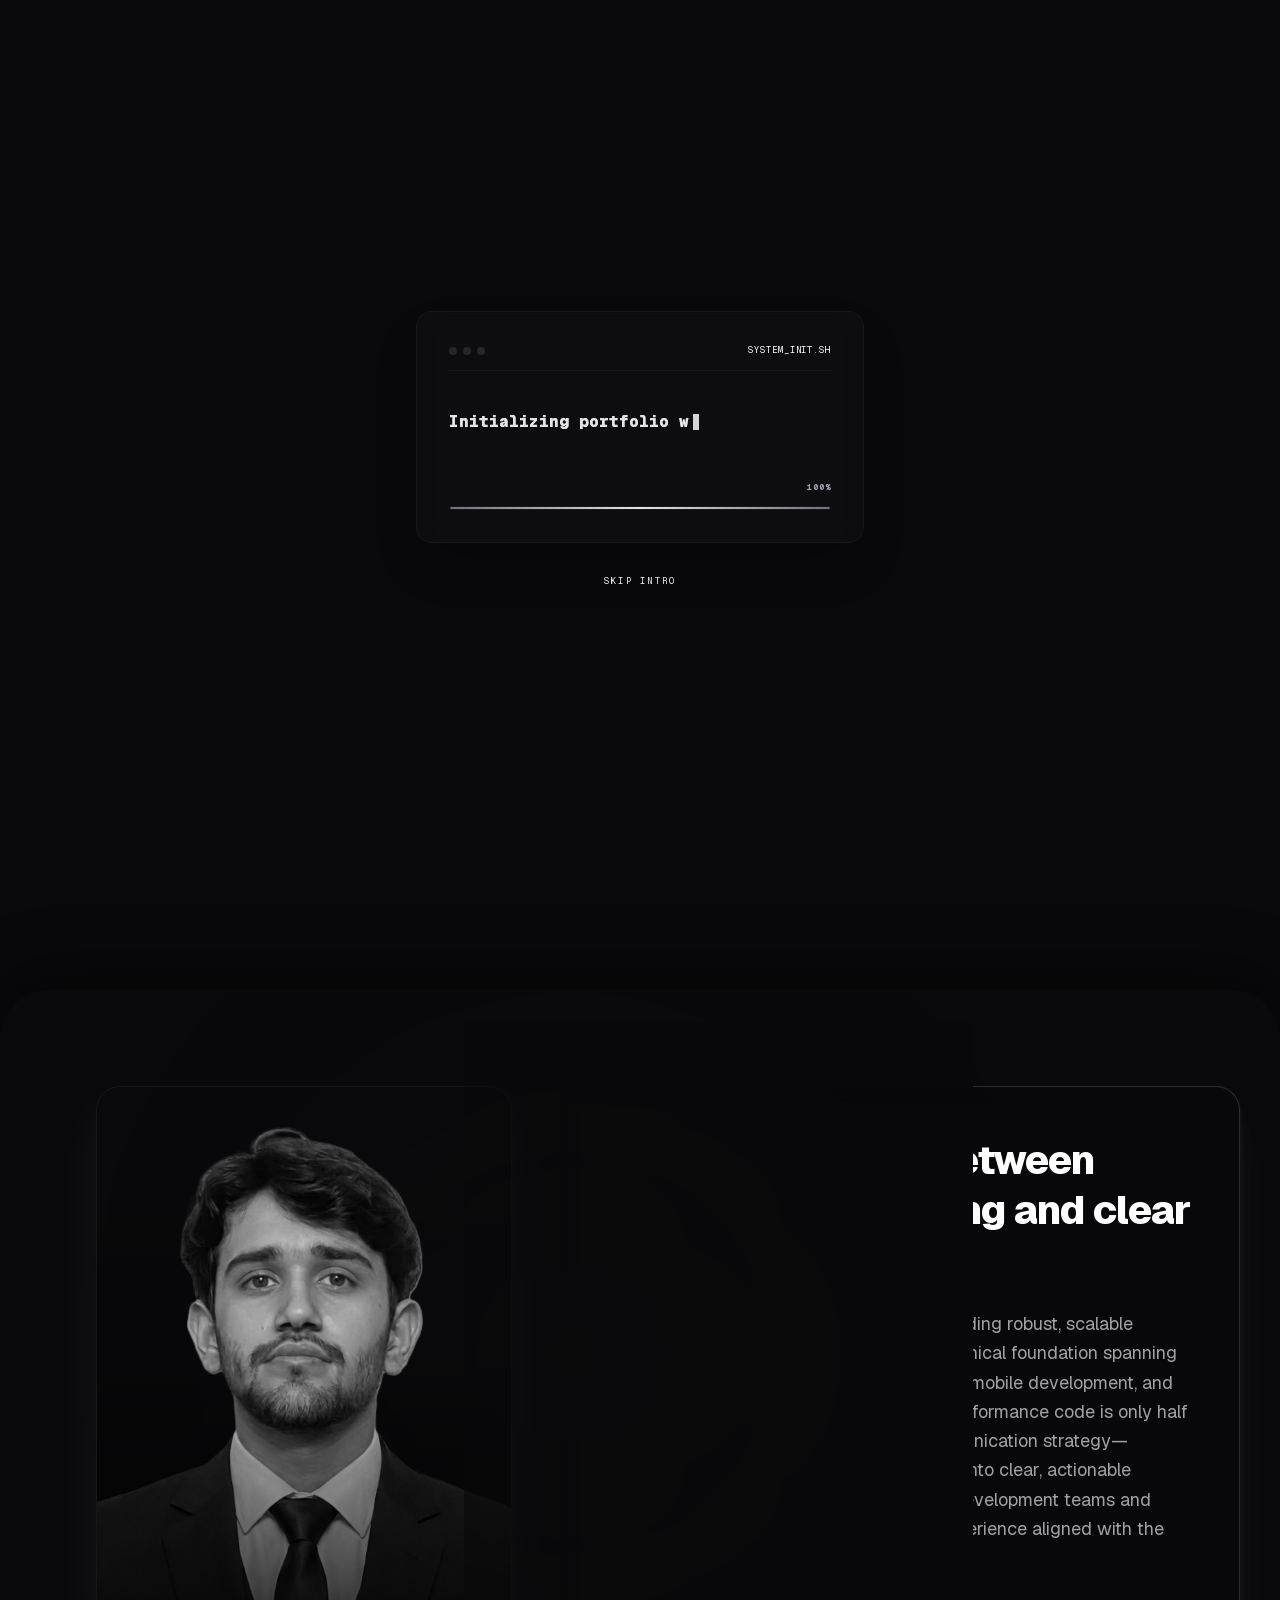
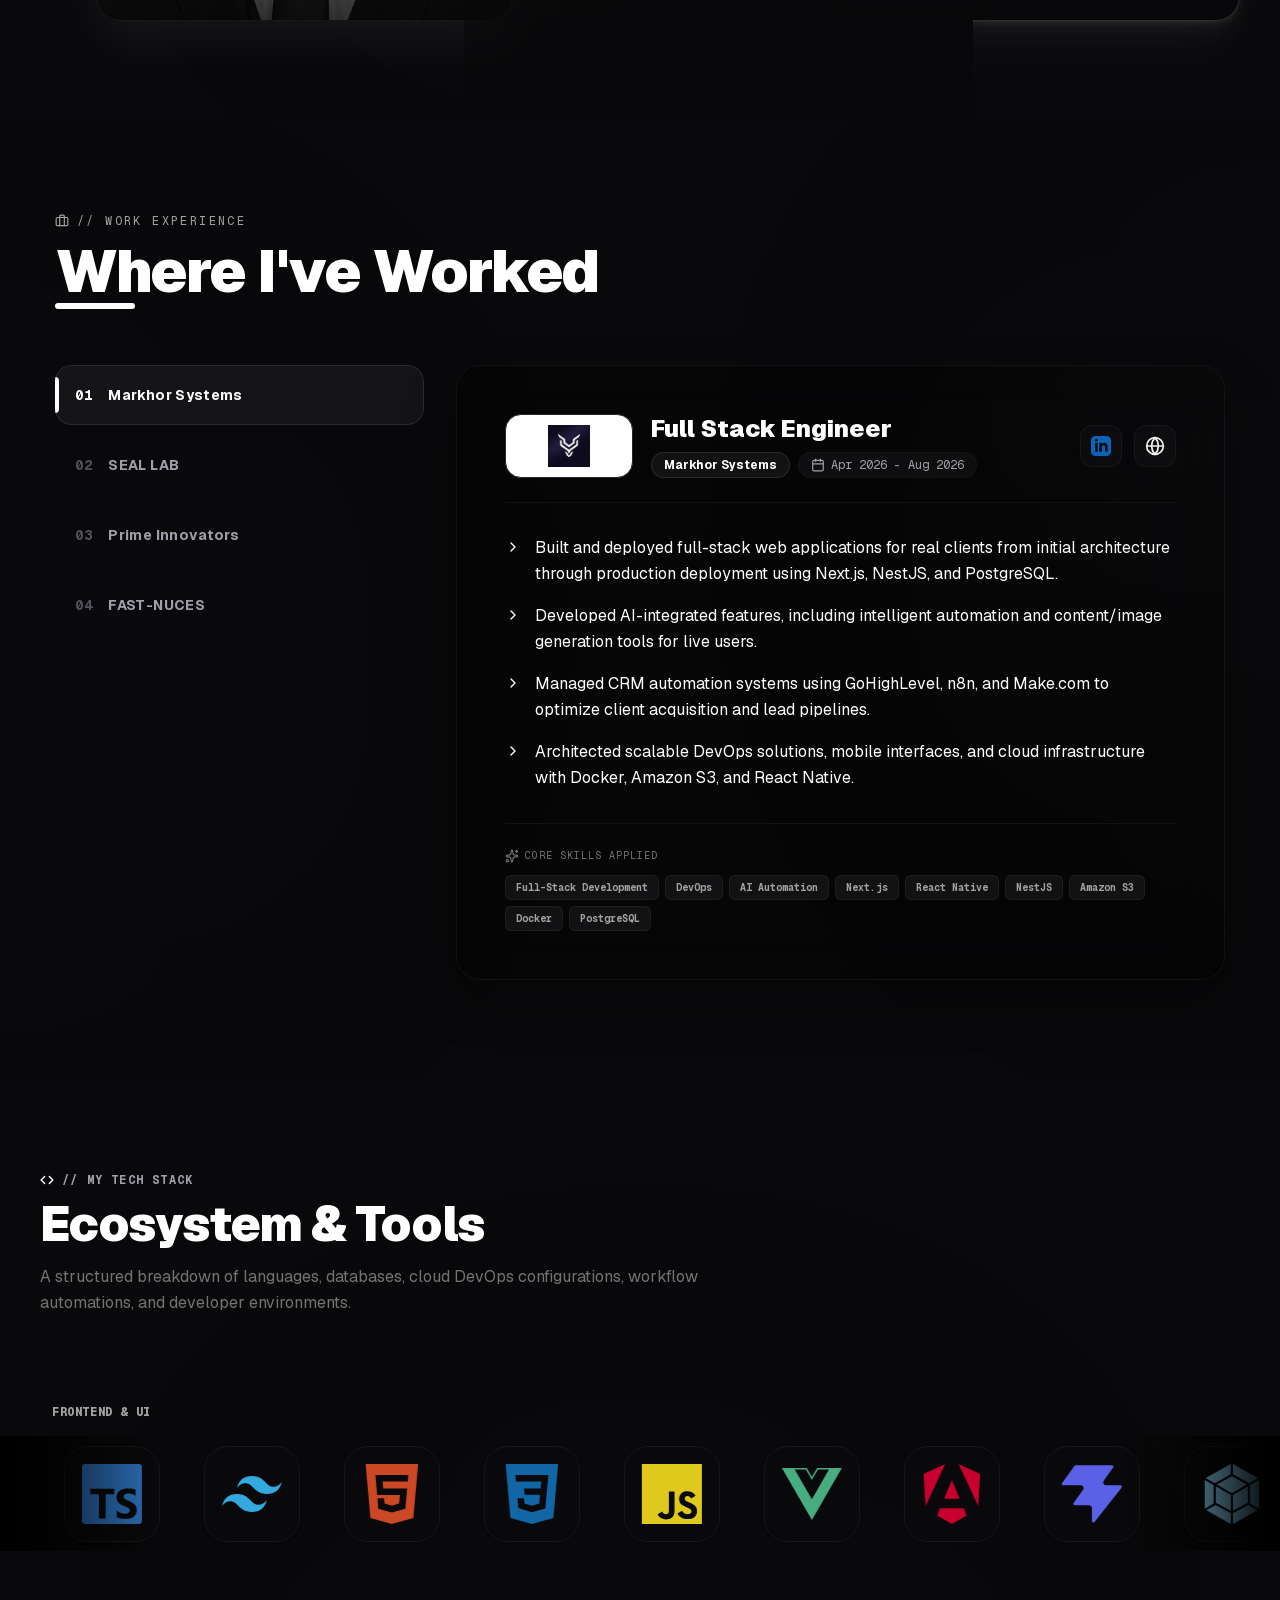
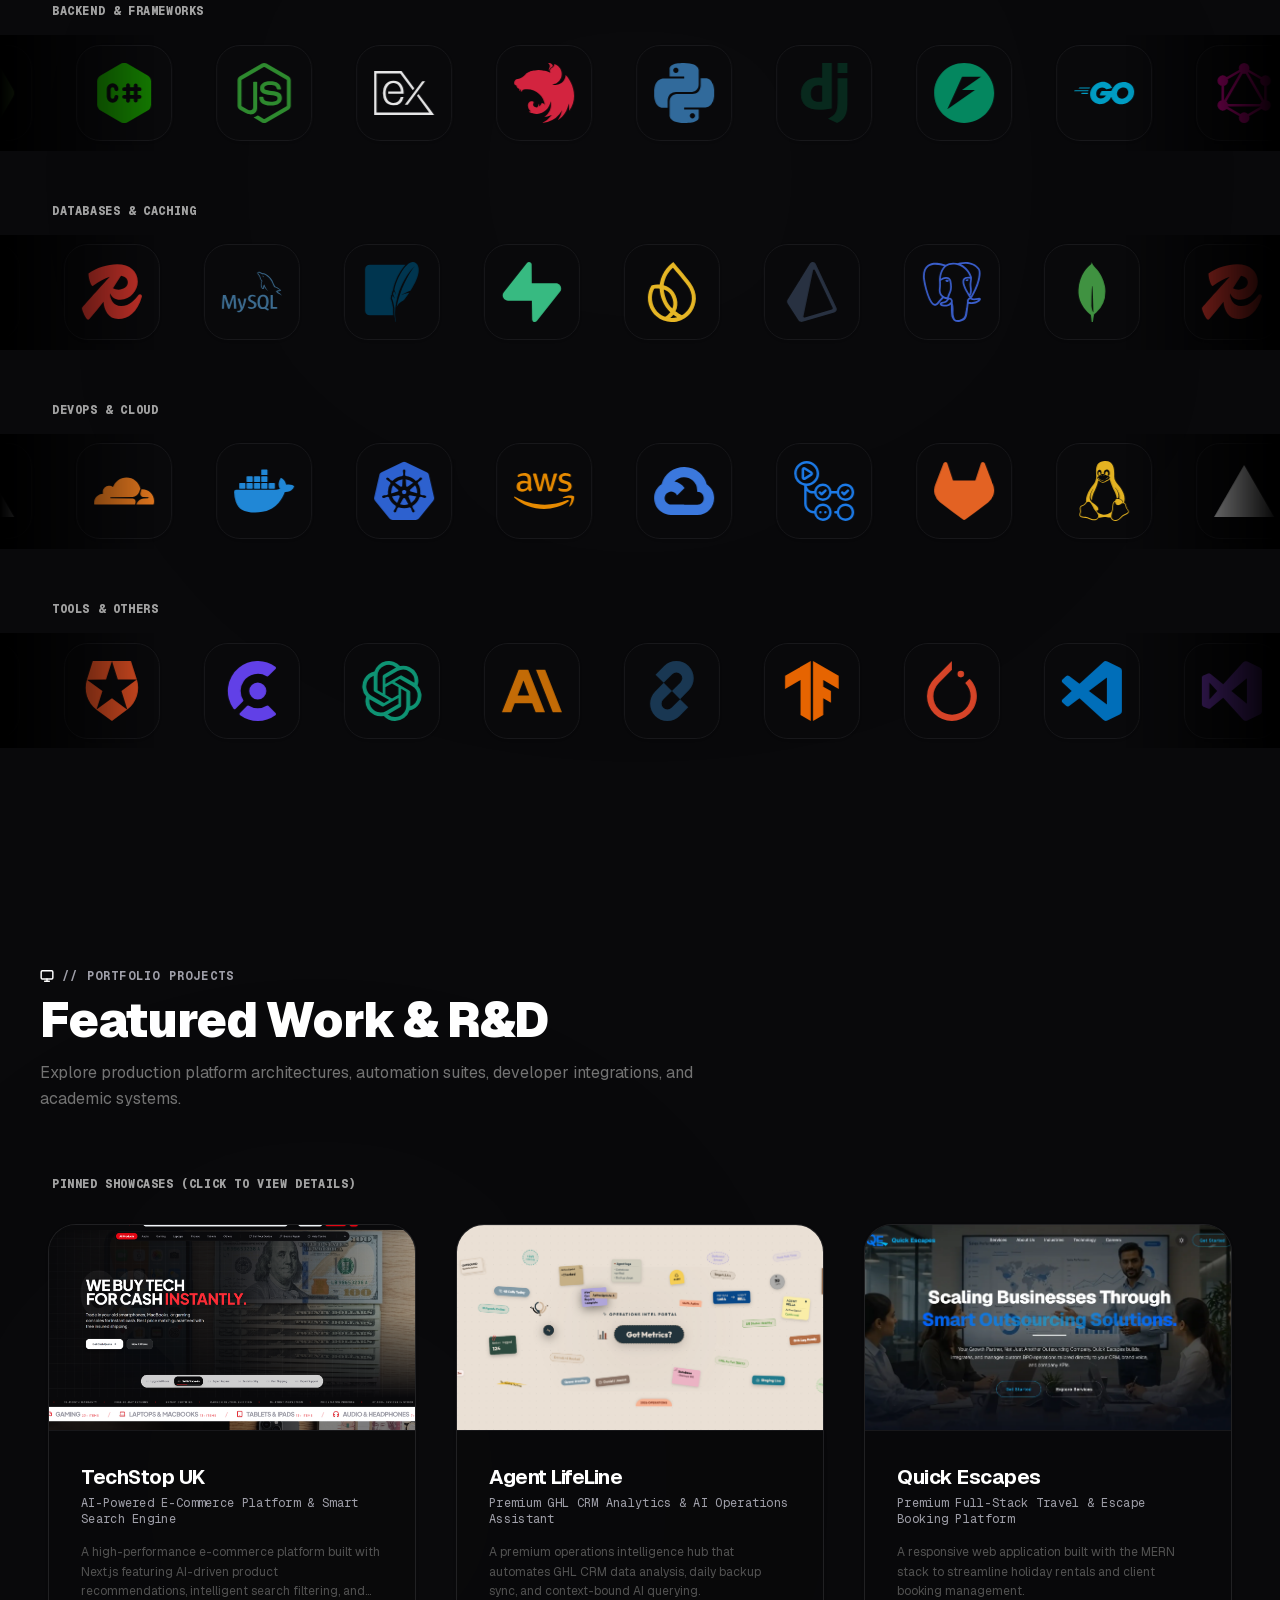
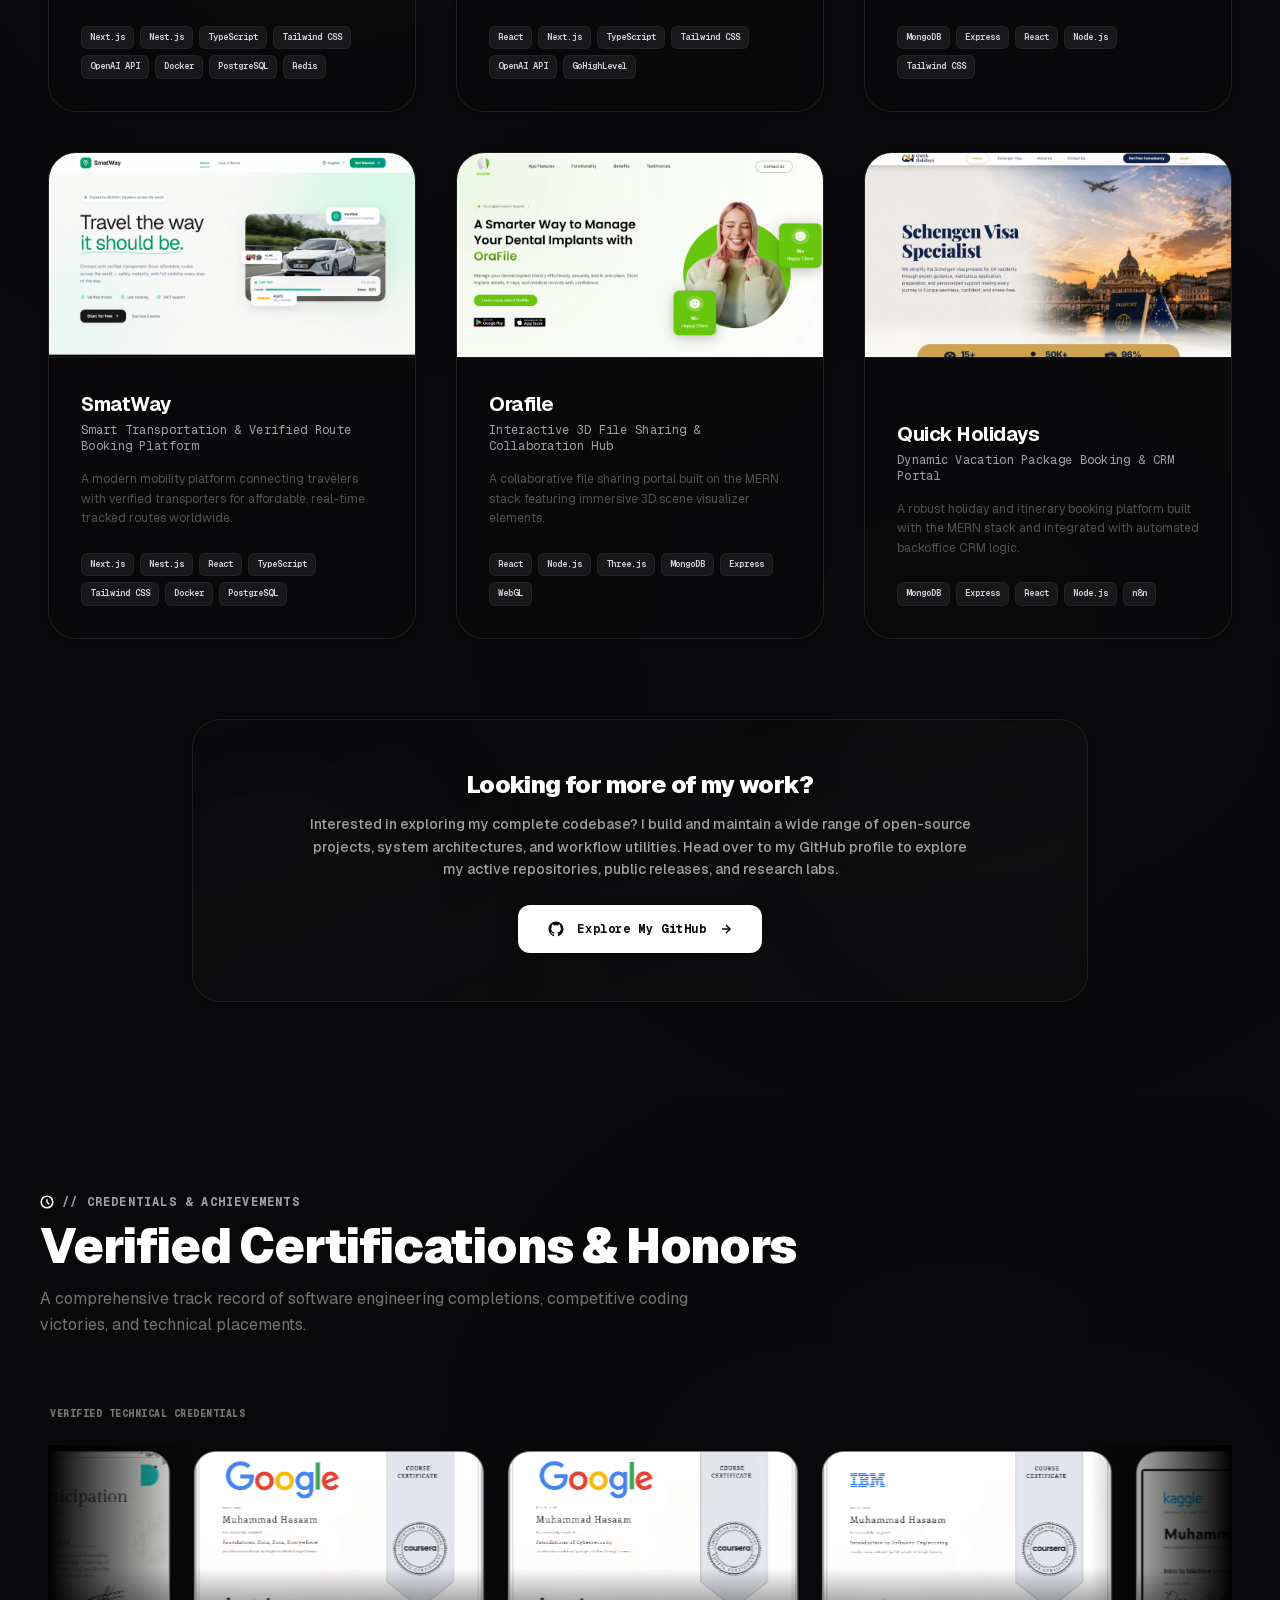
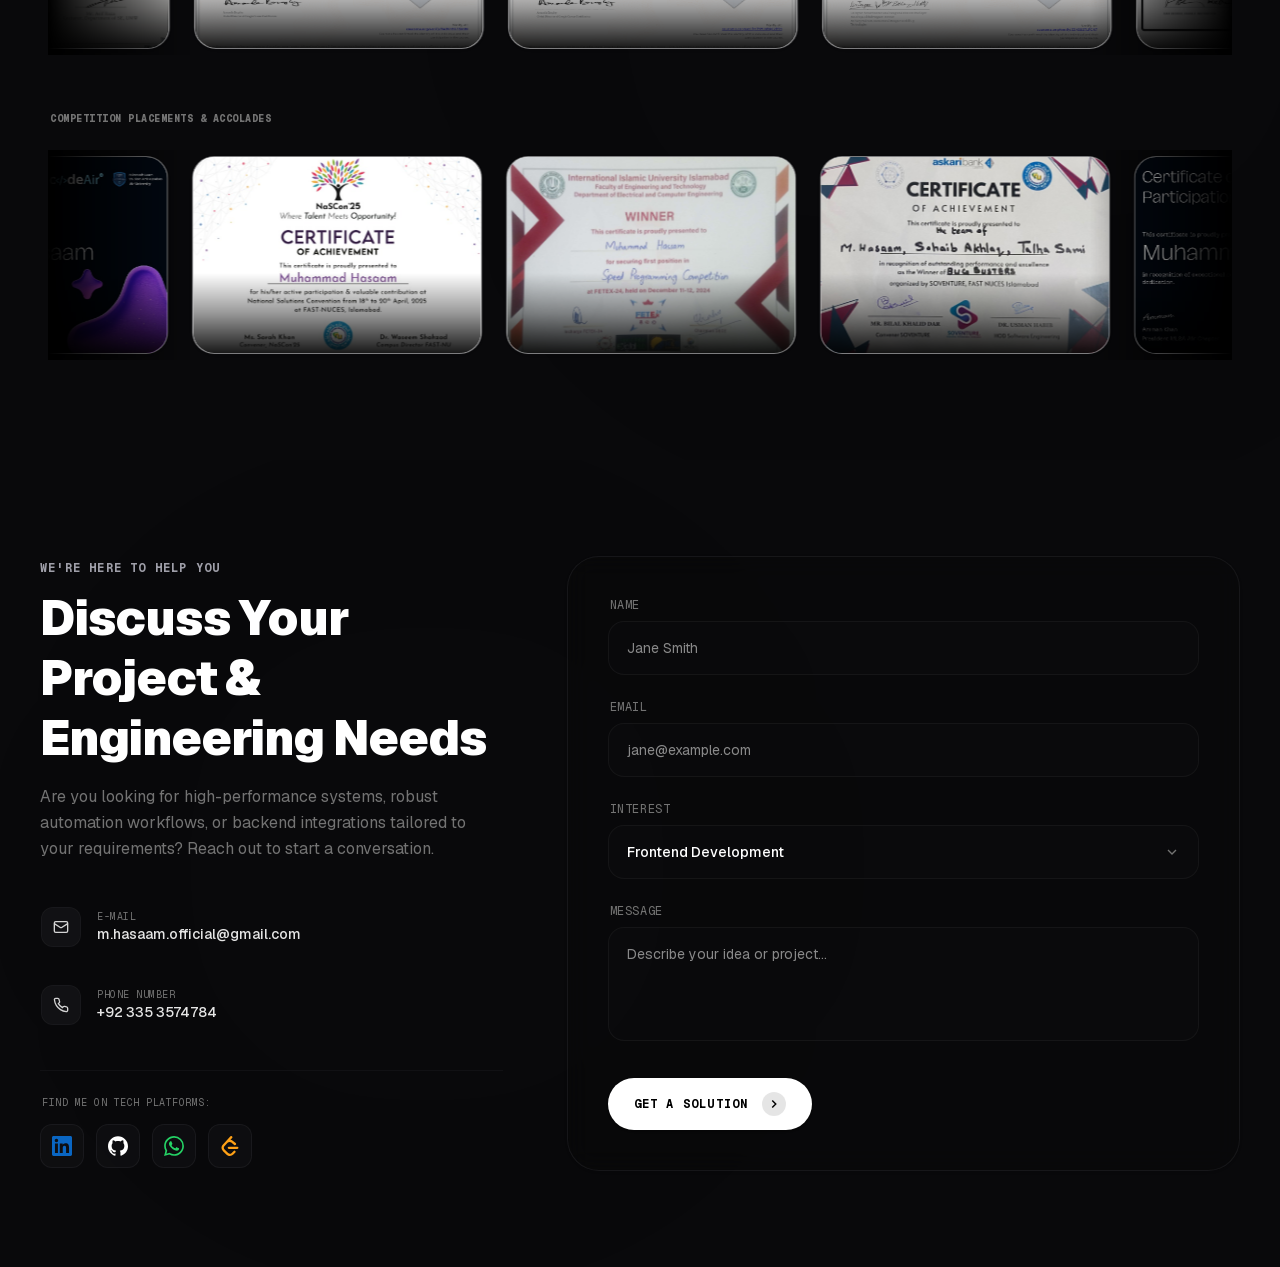
==== commit 36ff89f5: "Deploy: 2026-09-03 06:54:17" ====
--- a/index.html
+++ b/index.html
@@ -1,4 +1,4 @@
-<!DOCTYPE html><html lang="en" class="geist_967664a6-module__4K9MCG__variable geist_mono_5ce8c3f-module__SSBbPG__variable h-full antialiased" data-scroll-behavior="smooth"><head><meta charSet="utf-8"/><link rel="preconnect" href="/" crossorigin=""/><meta name="viewport" content="width=device-width, initial-scale=1"/><link rel="preload" as="image" href="/assets/images/myself.png"/><link rel="stylesheet" href="/_next/static/chunks/2pxkdo-l-0mjq.css" data-precedence="next"/><link rel="preload" as="script" fetchPriority="low" href="/_next/static/chunks/310vm2bl3xxpt.js"/><script src="/_next/static/chunks/0b66lj41q5niw.js" async=""></script><script src="/_next/static/chunks/3rxl-jt3pdxgx.js" async=""></script><script src="/_next/static/chunks/24vonj8wx89rr.js" async=""></script><script src="/_next/static/chunks/0paxexg6-m0de.js" async=""></script><script src="/_next/static/chunks/turbopack-3-7qx_6ar4i_e.js" async=""></script><script src="/_next/static/chunks/3fshfb2wc7a_4.js" async=""></script><script src="/_next/static/chunks/3-t-f0-11co1s.js" async=""></script><script src="/_next/static/chunks/2axe7lbykiz8s.js" async=""></script><script src="/_next/static/chunks/14mrh2-p_w84d.js" async=""></script><script src="/_next/static/chunks/17tb2iluyvzyr.js" async=""></script><script src="/_next/static/chunks/44d08-jr-gsc1.js" async=""></script><meta name="next-size-adjust" content=""/><title>MUHAMMAD HASAAM | Portfolio</title><meta name="description" content="Muhammad Hasaam is a Full Stack Engineer, Automation Expert, and Mobile Developer specializing in building robust, scalable applications and bridging the gap between complex engineering and clear strategy."/><link rel="icon" href="/icon.svg?icon.31bj0k_s0arvl.svg" sizes="any" type="image/svg+xml"/><script>
+<!DOCTYPE html><html lang="en" class="geist_967664a6-module__4K9MCG__variable geist_mono_5ce8c3f-module__SSBbPG__variable h-full antialiased" data-scroll-behavior="smooth"><head><meta charSet="utf-8"/><link rel="preconnect" href="/" crossorigin=""/><meta name="viewport" content="width=device-width, initial-scale=1"/><link rel="preload" as="image" href="/assets/images/myself.png"/><link rel="stylesheet" href="/_next/static/chunks/2pxkdo-l-0mjq.css" data-precedence="next"/><link rel="preload" as="script" fetchPriority="low" href="/_next/static/chunks/310vm2bl3xxpt.js"/><script src="/_next/static/chunks/0b66lj41q5niw.js" async=""></script><script src="/_next/static/chunks/3rxl-jt3pdxgx.js" async=""></script><script src="/_next/static/chunks/24vonj8wx89rr.js" async=""></script><script src="/_next/static/chunks/0paxexg6-m0de.js" async=""></script><script src="/_next/static/chunks/turbopack-3-7qx_6ar4i_e.js" async=""></script><script src="/_next/static/chunks/3fshfb2wc7a_4.js" async=""></script><script src="/_next/static/chunks/3-t-f0-11co1s.js" async=""></script><script src="/_next/static/chunks/2axe7lbykiz8s.js" async=""></script><script src="/_next/static/chunks/14mrh2-p_w84d.js" async=""></script><script src="/_next/static/chunks/17tb2iluyvzyr.js" async=""></script><script src="/_next/static/chunks/27lvben_geow_.js" async=""></script><meta name="next-size-adjust" content=""/><title>MUHAMMAD HASAAM | Portfolio</title><meta name="description" content="Muhammad Hasaam is a Full Stack Engineer, Automation Expert, and Mobile Developer specializing in building robust, scalable applications and bridging the gap between complex engineering and clear strategy."/><link rel="icon" href="/icon.svg?icon.31bj0k_s0arvl.svg" sizes="any" type="image/svg+xml"/><script>
               try {
                 const theme = localStorage.getItem('portfolio-theme') || 'dark';
                 if (theme === 'dark') {
@@ -7,4 +7,4 @@
                   document.documentElement.classList.remove('dark');
                 }
               } catch (_) {}
-            </script><script src="/_next/static/chunks/0cz1d0mv5g_q7.js" noModule=""></script></head><body class="min-h-full flex flex-col bg-background text-foreground transition-colors duration-300 selection:bg-foreground selection:text-background"><div hidden=""><!--$--><!--/$--></div><header class="fixed top-6 left-1/2 -translate-x-1/2 z-50 bg-white/80 dark:bg-black/70 border border-black/15 dark:border-white/40 backdrop-blur-md rounded-full p-2 pr-4 min-[1050px]:pr-8 flex items-center gap-6 min-[1050px]:gap-8 shadow-[0_10px_30px_rgba(0,0,0,0.15)] dark:shadow-[0_10px_30px_rgba(255,255,255,0.15)] transition-all duration-300 justify-between min-[1050px]:justify-start"><a href="#home" class="bg-black dark:bg-white rounded-full w-10 h-10 flex items-center justify-center cursor-pointer flex-shrink-0 select-none shadow-md"><span class="text-white dark:text-black font-mono font-bold text-lg select-none leading-none">&gt;_</span></a><nav class="hidden min-[1050px]:flex items-center gap-2"><a href="#home" class="relative rounded-full px-4 py-1.5 transition-all duration-200 select-none cursor-pointer flex items-center justify-center z-10 border border-transparent text-white dark:text-black"><div class="absolute inset-0 bg-black dark:bg-white rounded-full -z-10 shadow-sm"></div><div class="overflow-hidden relative flex flex-col pointer-events-none z-10 uppercase tracking-wider font-mono h-[22px]"><div class="h-full flex flex-col"><span class="font-bold text-xs md:text-sm h-full flex items-center shrink-0 leading-none whitespace-nowrap">HOME</span><span class="font-bold text-xs md:text-sm h-full flex items-center shrink-0 leading-none whitespace-nowrap">HOME</span></div></div></a><a href="#about" class="relative rounded-full px-4 py-1.5 transition-all duration-200 select-none cursor-pointer flex items-center justify-center z-10 border border-transparent text-neutral-500 hover:text-black dark:text-neutral-400 dark:hover:text-white"><div class="overflow-hidden relative flex flex-col pointer-events-none z-10 uppercase tracking-wider font-mono h-[22px]"><div class="h-full flex flex-col"><span class="font-bold text-xs md:text-sm h-full flex items-center shrink-0 leading-none whitespace-nowrap">ABOUT</span><span class="font-bold text-xs md:text-sm h-full flex items-center shrink-0 leading-none whitespace-nowrap">ABOUT</span></div></div></a><a href="#experience" class="relative rounded-full px-4 py-1.5 transition-all duration-200 select-none cursor-pointer flex items-center justify-center z-10 border border-transparent text-neutral-500 hover:text-black dark:text-neutral-400 dark:hover:text-white"><div class="overflow-hidden relative flex flex-col pointer-events-none z-10 uppercase tracking-wider font-mono h-[22px]"><div class="h-full flex flex-col"><span class="font-bold text-xs md:text-sm h-full flex items-center shrink-0 leading-none whitespace-nowrap">EXPERIENCE</span><span class="font-bold text-xs md:text-sm h-full flex items-center shrink-0 leading-none whitespace-nowrap">EXPERIENCE</span></div></div></a><a href="#tech-stack" class="relative rounded-full px-4 py-1.5 transition-all duration-200 select-none cursor-pointer flex items-center justify-center z-10 border border-transparent text-neutral-500 hover:text-black dark:text-neutral-400 dark:hover:text-white"><div class="overflow-hidden relative flex flex-col pointer-events-none z-10 uppercase tracking-wider font-mono h-[22px]"><div class="h-full flex flex-col"><span class="font-bold text-xs md:text-sm h-full flex items-center shrink-0 leading-none whitespace-nowrap">TECH STACK</span><span class="font-bold text-xs md:text-sm h-full flex items-center shrink-0 leading-none whitespace-nowrap">TECH STACK</span></div></div></a><a href="#projects" class="relative rounded-full px-4 py-1.5 transition-all duration-200 select-none cursor-pointer flex items-center justify-center z-10 border border-transparent text-neutral-500 hover:text-black dark:text-neutral-400 dark:hover:text-white"><div class="overflow-hidden relative flex flex-col pointer-events-none z-10 uppercase tracking-wider font-mono h-[22px]"><div class="h-full flex flex-col"><span class="font-bold text-xs md:text-sm h-full flex items-center shrink-0 leading-none whitespace-nowrap">PROJECTS</span><span class="font-bold text-xs md:text-sm h-full flex items-center shrink-0 leading-none whitespace-nowrap">PROJECTS</span></div></div></a><a href="#certifications" class="relative rounded-full px-4 py-1.5 transition-all duration-200 select-none cursor-pointer flex items-center justify-center z-10 border border-transparent text-neutral-500 hover:text-black dark:text-neutral-400 dark:hover:text-white"><div class="overflow-hidden relative flex flex-col pointer-events-none z-10 uppercase tracking-wider font-mono h-[22px]"><div class="h-full flex flex-col"><span class="font-bold text-xs md:text-sm h-full flex items-center shrink-0 leading-none whitespace-nowrap">CERTIFICATIONS</span><span class="font-bold text-xs md:text-sm h-full flex items-center shrink-0 leading-none whitespace-nowrap">CERTIFICATIONS</span></div></div></a><a href="#contact" class="relative rounded-full px-4 py-1.5 transition-all duration-200 select-none cursor-pointer flex items-center justify-center z-10 border border-transparent text-neutral-500 hover:text-black dark:text-neutral-400 dark:hover:text-white"><div class="overflow-hidden relative flex flex-col pointer-events-none z-10 uppercase tracking-wider font-mono h-[22px]"><div class="h-full flex flex-col"><span class="font-bold text-xs md:text-sm h-full flex items-center shrink-0 leading-none whitespace-nowrap">CONTACT US</span><span class="font-bold text-xs md:text-sm h-full flex items-center shrink-0 leading-none whitespace-nowrap">CONTACT US</span></div></div></a></nav><button class="text-neutral-500 hover:text-black dark:text-neutral-400 dark:hover:text-white p-2 rounded-full hover:bg-zinc-100 dark:hover:bg-neutral-800 transition-colors mr-1 cursor-pointer flex items-center justify-center" aria-label="Toggle theme"><svg xmlns="http://www.w3.org/2000/svg" width="24" height="24" viewBox="0 0 24 24" fill="none" stroke="currentColor" stroke-width="2" stroke-linecap="round" stroke-linejoin="round" class="lucide lucide-sun w-4 h-4" aria-hidden="true"><circle cx="12" cy="12" r="4"></circle><path d="M12 2v2"></path><path d="M12 20v2"></path><path d="m4.93 4.93 1.41 1.41"></path><path d="m17.66 17.66 1.41 1.41"></path><path d="M2 12h2"></path><path d="M20 12h2"></path><path d="m6.34 17.66-1.41 1.41"></path><path d="m19.07 4.93-1.41 1.41"></path></svg></button><button class="min-[1050px]:hidden text-black dark:text-white p-2 rounded-full hover:bg-zinc-100 dark:hover:bg-neutral-800 focus:outline-none z-50 transition-colors mr-1" aria-label="Toggle Navigation Menu"><div style="opacity:1;transform:none"><svg xmlns="http://www.w3.org/2000/svg" width="24" height="24" viewBox="0 0 24 24" fill="none" stroke="currentColor" stroke-width="2" stroke-linecap="round" stroke-linejoin="round" class="lucide lucide-menu w-5 h-5" aria-hidden="true"><path d="M4 5h16"></path><path d="M4 12h16"></path><path d="M4 19h16"></path></svg></div></button></header><div class="flex-1 flex flex-col"><main class="w-full bg-transparent"><div class="fixed inset-0 z-50 flex flex-col items-center justify-center bg-zinc-950 text-white font-mono" style="opacity:1"><div class="max-w-lg w-full px-8 flex flex-col items-center"><div class="w-full bg-zinc-900/30 border border-zinc-800/40 rounded-2xl p-6 md:p-8 backdrop-blur-md shadow-2xl relative overflow-hidden flex flex-col gap-6.5"><div class="flex items-center justify-between border-b border-zinc-900 pb-3"><div class="flex gap-1.5"><span class="w-2 h-2 rounded-full bg-zinc-800"></span><span class="w-2 h-2 rounded-full bg-zinc-800"></span><span class="w-2 h-2 rounded-full bg-zinc-800"></span></div><span class="text-[9px] uppercase tracking-widest text-zinc-550">system_init.sh</span></div><div class="min-h-[50px] flex items-center justify-start py-2"><h1 class="text-sm md:text-base font-extrabold tracking-normal text-zinc-200 bg-gradient-to-r from-zinc-100 to-zinc-400 bg-clip-text text-transparent leading-relaxed select-none font-mono"><span class="inline-block w-1.5 h-4 ml-1 bg-zinc-300 animate-pulse align-middle"></span></h1></div><div class="space-y-3 mt-2"><div class="flex items-center justify-between text-[9px] tracking-widest text-zinc-550 font-bold uppercase font-mono"><span>Fetching configuration...</span><span class="text-zinc-400">20<!-- -->%</span></div><div class="w-full bg-zinc-900/80 rounded-full h-1 overflow-hidden border border-zinc-800/20 relative"><div class="h-full bg-gradient-to-r from-zinc-500 via-zinc-200 to-zinc-500 rounded-full shadow-[0_0_10px_rgba(255,255,255,0.2)]" style="width:0%"></div></div></div></div><button class="mt-8 text-[9px] text-zinc-605 hover:text-zinc-400 transition-colors uppercase tracking-[0.25em] cursor-pointer hover:underline">Skip Intro</button></div></div><div class="relative md:h-[220vh]"><section id="home" class="relative md:sticky md:top-0 z-0 w-full min-h-screen h-screen overflow-hidden flex flex-col items-center justify-end pb-8 sm:pb-12 text-center px-4 bg-black text-white"><div class="absolute inset-0 w-full h-full flex items-start justify-center pointer-events-none select-none overflow-hidden pt-16 sm:pt-12 md:pt-8"><div class="relative w-[450px] sm:w-[580px] md:w-[680px] lg:w-[760px] h-[78vh] sm:h-[82vh] md:h-[85vh]"><img src="/assets/images/myself.png" alt="MUHAMMAD HASAAM" class="w-full h-full object-cover object-top filter grayscale contrast-95 brightness-125 transition-all duration-300"/><div class="absolute inset-0 bg-gradient-to-t from-black via-transparent to-black/30"></div><div class="absolute inset-0 bg-[radial-gradient(circle_at_center,transparent_55%,#000000_92%)]"></div></div></div><div class="relative z-10 flex flex-col items-center justify-center pointer-events-none select-none w-full max-w-6xl mx-auto space-y-3 mb-4"><h1 class="font-bold text-2xl sm:text-4xl md:text-5xl lg:text-6xl xl:text-7xl 2xl:text-8xl tracking-tight uppercase leading-none text-white drop-shadow-[0_10px_35px_rgba(0,0,0,0.95)] pointer-events-auto whitespace-nowrap px-2" style="opacity:0;transform:translateY(30px)">I AM <!-- -->MUHAMMAD HASAAM</h1><div class="text-sm sm:text-xl md:text-2xl font-light tracking-wide text-zinc-300 pointer-events-auto font-sans max-w-3xl" style="opacity:0;transform:translateY(20px)">Full Stack Engineer, Automation Expert &amp; Developer</div></div><div class="relative z-10 flex flex-col items-center gap-1.5 pointer-events-auto cursor-pointer pt-1" style="opacity:0;transform:translateY(10px)"><div class="w-5 h-9 rounded-full border-2 border-zinc-500/80 flex items-start justify-center p-1 backdrop-blur-sm"><div class="w-1.5 h-2 rounded-full bg-white"></div></div><span class="text-[9px] uppercase font-mono tracking-[0.3em] text-zinc-400 font-semibold">SCROLL</span></div></section></div><!--$!--><template data-dgst="BAILOUT_TO_CLIENT_SIDE_RENDERING"></template><div class="max-w-7xl mx-auto px-6 py-24 min-h-[500px] bg-neutral-100/20 dark:bg-zinc-900/10 animate-pulse rounded-3xl"></div><!--/$--><!--$!--><template data-dgst="BAILOUT_TO_CLIENT_SIDE_RENDERING"></template><div class="max-w-7xl mx-auto px-6 py-24 min-h-[400px] bg-neutral-100/20 dark:bg-zinc-900/10 animate-pulse rounded-3xl"></div><!--/$--><!--$!--><template data-dgst="BAILOUT_TO_CLIENT_SIDE_RENDERING"></template><div class="max-w-7xl mx-auto px-6 py-24 min-h-[400px] bg-neutral-100/20 dark:bg-zinc-900/10 animate-pulse rounded-3xl"></div><!--/$--><!--$!--><template data-dgst="BAILOUT_TO_CLIENT_SIDE_RENDERING"></template><div class="max-w-7xl mx-auto px-6 py-24 min-h-[600px] bg-neutral-100/20 dark:bg-zinc-900/10 animate-pulse rounded-3xl"></div><!--/$--><!--$!--><template data-dgst="BAILOUT_TO_CLIENT_SIDE_RENDERING"></template><div class="max-w-7xl mx-auto px-6 py-24 min-h-[300px] bg-neutral-100/20 dark:bg-zinc-900/10 animate-pulse rounded-3xl"></div><!--/$--><!--$!--><template data-dgst="BAILOUT_TO_CLIENT_SIDE_RENDERING"></template><div class="max-w-7xl mx-auto px-6 py-24 min-h-[400px] bg-neutral-100/20 dark:bg-zinc-900/10 animate-pulse rounded-3xl"></div><!--/$--></main><!--$--><!--/$--></div><script src="/_next/static/chunks/310vm2bl3xxpt.js" id="_R_" async=""></script><script>(self.__next_f=self.__next_f||[]).push([0])</script><script>self.__next_f.push([1,"1:\"$Sreact.fragment\"\n2:I[3265,[\"/_next/static/chunks/3fshfb2wc7a_4.js\",\"/_next/static/chunks/3-t-f0-11co1s.js\",\"/_next/static/chunks/2axe7lbykiz8s.js\",\"/_next/static/chunks/14mrh2-p_w84d.js\"],\"default\"]\n3:I[39756,[\"/_next/static/chunks/3fshfb2wc7a_4.js\",\"/_next/static/chunks/3-t-f0-11co1s.js\",\"/_next/static/chunks/2axe7lbykiz8s.js\",\"/_next/static/chunks/14mrh2-p_w84d.js\"],\"default\"]\n4:I[37457,[\"/_next/static/chunks/3fshfb2wc7a_4.js\",\"/_next/static/chunks/3-t-f0-11co1s.js\",\"/_next/static/chunks/2axe7lbykiz8s.js\",\"/_next/static/chunks/14mrh2-p_w84d.js\"],\"default\"]\n5:I[29306,[\"/_next/static/chunks/3fshfb2wc7a_4.js\",\"/_next/static/chunks/3-t-f0-11co1s.js\",\"/_next/static/chunks/2axe7lbykiz8s.js\",\"/_next/static/chunks/14mrh2-p_w84d.js\",\"/_next/static/chunks/17tb2iluyvzyr.js\"],\"default\"]\n6:I[47257,[\"/_next/static/chunks/3fshfb2wc7a_4.js\",\"/_next/static/chunks/3-t-f0-11co1s.js\",\"/_next/static/chunks/2axe7lbykiz8s.js\",\"/_next/static/chunks/14mrh2-p_w84d.js\"],\"ClientPageRoot\"]\n7:I[52683,[\"/_next/static/chunks/3fshfb2wc7a_4.js\",\"/_next/static/chunks/3-t-f0-11co1s.js\",\"/_next/static/chunks/2axe7lbykiz8s.js\",\"/_next/static/chunks/14mrh2-p_w84d.js\",\"/_next/static/chunks/44d08-jr-gsc1.js\"],\"default\"]\na:I[97367,[\"/_next/static/chunks/3fshfb2wc7a_4.js\",\"/_next/static/chunks/3-t-f0-11co1s.js\",\"/_next/static/chunks/2axe7lbykiz8s.js\",\"/_next/static/chunks/14mrh2-p_w84d.js\"],\"OutletBoundary\"]\nb:\"$Sreact.suspense\"\nd:I[97367,[\"/_next/static/chunks/3fshfb2wc7a_4.js\",\"/_next/static/chunks/3-t-f0-11co1s.js\",\"/_next/static/chunks/2axe7lbykiz8s.js\",\"/_next/static/chunks/14mrh2-p_w84d.js\"],\"ViewportBoundary\"]\nf:I[97367,[\"/_next/static/chunks/3fshfb2wc7a_4.js\",\"/_next/static/chunks/3-t-f0-11co1s.js\",\"/_next/static/chunks/2axe7lbykiz8s.js\",\"/_next/static/chunks/14mrh2-p_w84d.js\"],\"MetadataBoundary\"]\n11:I[68027,[\"/_next/static/chunks/3fshfb2wc7a_4.js\",\"/_next/static/chunks/3-t-f0-11co1s.js\",\"/_next/static/chunks/2axe7lbykiz8s.js\",\"/_next/static/chunks/14mrh2-p_w84d.js\"],\"default\",1]\n:HL[\"/_next/static/chunks/2pxkdo-l-0mjq.css\",\"style\"]\n:HC[\"/\",\"\"]\n"])</script><script>self.__next_f.push([1,"0:{\"P\":null,\"c\":[\"\",\"\"],\"q\":\"\",\"i\":false,\"f\":[[[\"\",{\"children\":[\"__PAGE__\",{}]},\"$undefined\",\"$undefined\",16],[[\"$\",\"$1\",\"c\",{\"children\":[[[\"$\",\"link\",\"0\",{\"rel\":\"stylesheet\",\"href\":\"/_next/static/chunks/2pxkdo-l-0mjq.css\",\"precedence\":\"next\",\"crossOrigin\":\"$undefined\",\"nonce\":\"$undefined\"}],[\"$\",\"script\",\"script-0\",{\"src\":\"/_next/static/chunks/3fshfb2wc7a_4.js\",\"async\":true,\"nonce\":\"$undefined\"}],[\"$\",\"script\",\"script-1\",{\"src\":\"/_next/static/chunks/3-t-f0-11co1s.js\",\"async\":true,\"nonce\":\"$undefined\"}],[\"$\",\"script\",\"script-2\",{\"src\":\"/_next/static/chunks/2axe7lbykiz8s.js\",\"async\":true,\"nonce\":\"$undefined\"}],[\"$\",\"script\",\"script-3\",{\"src\":\"/_next/static/chunks/14mrh2-p_w84d.js\",\"async\":true,\"nonce\":\"$undefined\"}]],[\"$\",\"html\",null,{\"lang\":\"en\",\"className\":\"geist_967664a6-module__4K9MCG__variable geist_mono_5ce8c3f-module__SSBbPG__variable h-full antialiased\",\"suppressHydrationWarning\":true,\"data-scroll-behavior\":\"smooth\",\"children\":[[\"$\",\"head\",null,{\"children\":[\"$\",\"script\",null,{\"dangerouslySetInnerHTML\":{\"__html\":\"\\n              try {\\n                const theme = localStorage.getItem('portfolio-theme') || 'dark';\\n                if (theme === 'dark') {\\n                  document.documentElement.classList.add('dark');\\n                } else {\\n                  document.documentElement.classList.remove('dark');\\n                }\\n              } catch (_) {}\\n            \"}}]}],[\"$\",\"body\",null,{\"className\":\"min-h-full flex flex-col bg-background text-foreground transition-colors duration-300 selection:bg-foreground selection:text-background\",\"children\":[[\"$\",\"$L2\",null,{}],[\"$\",\"div\",null,{\"className\":\"flex-1 flex flex-col\",\"children\":[\"$\",\"$L3\",null,{\"parallelRouterKey\":\"children\",\"error\":\"$undefined\",\"errorStyles\":\"$undefined\",\"errorScripts\":\"$undefined\",\"template\":[\"$\",\"$L4\",null,{}],\"templateStyles\":\"$undefined\",\"templateScripts\":\"$undefined\",\"notFound\":[[\"$\",\"$L5\",null,{}],[]],\"forbidden\":\"$undefined\",\"unauthorized\":\"$undefined\"}]}]]}]]}]]}],{\"children\":[[\"$\",\"$1\",\"c\",{\"children\":[[\"$\",\"$L6\",null,{\"Component\":\"$7\",\"serverProvidedParams\":{\"searchParams\":{},\"params\":{},\"promises\":[\"$@8\",\"$@9\"]}}],[[\"$\",\"script\",\"script-0\",{\"src\":\"/_next/static/chunks/44d08-jr-gsc1.js\",\"async\":true,\"nonce\":\"$undefined\"}]],[\"$\",\"$La\",null,{\"children\":[\"$\",\"$b\",null,{\"name\":\"Next.MetadataOutlet\",\"children\":\"$@c\"}]}]]}],{},null,false,null]},null,false,null],[\"$\",\"$1\",\"h\",{\"children\":[null,[\"$\",\"$Ld\",null,{\"children\":\"$Le\"}],[\"$\",\"div\",null,{\"hidden\":true,\"children\":[\"$\",\"$Lf\",null,{\"children\":[\"$\",\"$b\",null,{\"name\":\"Next.Metadata\",\"children\":\"$L10\"}]}]}],[\"$\",\"meta\",null,{\"name\":\"next-size-adjust\",\"content\":\"\"}]]}],false]],\"m\":\"$undefined\",\"G\":[\"$11\",[[\"$\",\"link\",\"0\",{\"rel\":\"stylesheet\",\"href\":\"/_next/static/chunks/2pxkdo-l-0mjq.css\",\"precedence\":\"next\",\"crossOrigin\":\"$undefined\",\"nonce\":\"$undefined\"}]]],\"S\":true,\"h\":null,\"s\":\"$undefined\",\"l\":\"$undefined\",\"p\":\"$undefined\",\"d\":\"$undefined\",\"b\":\"sEBMFKeoNSnC2i2CWdUMQ\"}\n"])</script><script>self.__next_f.push([1,"8:{}\n9:\"$0:f:0:1:1:children:0:props:children:0:props:serverProvidedParams:params\"\n"])</script><script>self.__next_f.push([1,"e:[[\"$\",\"meta\",\"0\",{\"charSet\":\"utf-8\"}],[\"$\",\"meta\",\"1\",{\"name\":\"viewport\",\"content\":\"width=device-width, initial-scale=1\"}]]\n"])</script><script>self.__next_f.push([1,"12:I[27201,[\"/_next/static/chunks/3fshfb2wc7a_4.js\",\"/_next/static/chunks/3-t-f0-11co1s.js\",\"/_next/static/chunks/2axe7lbykiz8s.js\",\"/_next/static/chunks/14mrh2-p_w84d.js\"],\"IconMark\"]\nc:null\n10:[[\"$\",\"title\",\"0\",{\"children\":\"MUHAMMAD HASAAM | Portfolio\"}],[\"$\",\"meta\",\"1\",{\"name\":\"description\",\"content\":\"Muhammad Hasaam is a Full Stack Engineer, Automation Expert, and Mobile Developer specializing in building robust, scalable applications and bridging the gap between complex engineering and clear strategy.\"}],[\"$\",\"link\",\"2\",{\"rel\":\"icon\",\"href\":\"/icon.svg?icon.31bj0k_s0arvl.svg\",\"sizes\":\"any\",\"type\":\"image/svg+xml\"}],[\"$\",\"$L12\",\"3\",{}]]\n"])</script></body></html>+            </script><script src="/_next/static/chunks/0cz1d0mv5g_q7.js" noModule=""></script></head><body class="min-h-full flex flex-col bg-background text-foreground transition-colors duration-300 selection:bg-foreground selection:text-background"><div hidden=""><!--$--><!--/$--></div><header class="fixed top-6 left-1/2 -translate-x-1/2 z-50 bg-white/80 dark:bg-black/70 border border-black/15 dark:border-white/40 backdrop-blur-md rounded-full p-2 pr-4 min-[1050px]:pr-8 flex items-center gap-6 min-[1050px]:gap-8 shadow-[0_10px_30px_rgba(0,0,0,0.15)] dark:shadow-[0_10px_30px_rgba(255,255,255,0.15)] transition-all duration-300 justify-between min-[1050px]:justify-start"><a href="#home" class="bg-black dark:bg-white rounded-full w-10 h-10 flex items-center justify-center cursor-pointer flex-shrink-0 select-none shadow-md"><span class="text-white dark:text-black font-mono font-bold text-lg select-none leading-none">&gt;_</span></a><nav class="hidden min-[1050px]:flex items-center gap-2"><a href="#home" class="relative rounded-full px-4 py-1.5 transition-all duration-200 select-none cursor-pointer flex items-center justify-center z-10 border border-transparent text-white dark:text-black"><div class="absolute inset-0 bg-black dark:bg-white rounded-full -z-10 shadow-sm"></div><div class="overflow-hidden relative flex flex-col pointer-events-none z-10 uppercase tracking-wider font-mono h-[22px]"><div class="h-full flex flex-col"><span class="font-bold text-xs md:text-sm h-full flex items-center shrink-0 leading-none whitespace-nowrap">HOME</span><span class="font-bold text-xs md:text-sm h-full flex items-center shrink-0 leading-none whitespace-nowrap">HOME</span></div></div></a><a href="#about" class="relative rounded-full px-4 py-1.5 transition-all duration-200 select-none cursor-pointer flex items-center justify-center z-10 border border-transparent text-neutral-500 hover:text-black dark:text-neutral-400 dark:hover:text-white"><div class="overflow-hidden relative flex flex-col pointer-events-none z-10 uppercase tracking-wider font-mono h-[22px]"><div class="h-full flex flex-col"><span class="font-bold text-xs md:text-sm h-full flex items-center shrink-0 leading-none whitespace-nowrap">ABOUT</span><span class="font-bold text-xs md:text-sm h-full flex items-center shrink-0 leading-none whitespace-nowrap">ABOUT</span></div></div></a><a href="#experience" class="relative rounded-full px-4 py-1.5 transition-all duration-200 select-none cursor-pointer flex items-center justify-center z-10 border border-transparent text-neutral-500 hover:text-black dark:text-neutral-400 dark:hover:text-white"><div class="overflow-hidden relative flex flex-col pointer-events-none z-10 uppercase tracking-wider font-mono h-[22px]"><div class="h-full flex flex-col"><span class="font-bold text-xs md:text-sm h-full flex items-center shrink-0 leading-none whitespace-nowrap">EXPERIENCE</span><span class="font-bold text-xs md:text-sm h-full flex items-center shrink-0 leading-none whitespace-nowrap">EXPERIENCE</span></div></div></a><a href="#tech-stack" class="relative rounded-full px-4 py-1.5 transition-all duration-200 select-none cursor-pointer flex items-center justify-center z-10 border border-transparent text-neutral-500 hover:text-black dark:text-neutral-400 dark:hover:text-white"><div class="overflow-hidden relative flex flex-col pointer-events-none z-10 uppercase tracking-wider font-mono h-[22px]"><div class="h-full flex flex-col"><span class="font-bold text-xs md:text-sm h-full flex items-center shrink-0 leading-none whitespace-nowrap">TECH STACK</span><span class="font-bold text-xs md:text-sm h-full flex items-center shrink-0 leading-none whitespace-nowrap">TECH STACK</span></div></div></a><a href="#projects" class="relative rounded-full px-4 py-1.5 transition-all duration-200 select-none cursor-pointer flex items-center justify-center z-10 border border-transparent text-neutral-500 hover:text-black dark:text-neutral-400 dark:hover:text-white"><div class="overflow-hidden relative flex flex-col pointer-events-none z-10 uppercase tracking-wider font-mono h-[22px]"><div class="h-full flex flex-col"><span class="font-bold text-xs md:text-sm h-full flex items-center shrink-0 leading-none whitespace-nowrap">PROJECTS</span><span class="font-bold text-xs md:text-sm h-full flex items-center shrink-0 leading-none whitespace-nowrap">PROJECTS</span></div></div></a><a href="#certifications" class="relative rounded-full px-4 py-1.5 transition-all duration-200 select-none cursor-pointer flex items-center justify-center z-10 border border-transparent text-neutral-500 hover:text-black dark:text-neutral-400 dark:hover:text-white"><div class="overflow-hidden relative flex flex-col pointer-events-none z-10 uppercase tracking-wider font-mono h-[22px]"><div class="h-full flex flex-col"><span class="font-bold text-xs md:text-sm h-full flex items-center shrink-0 leading-none whitespace-nowrap">CERTIFICATIONS</span><span class="font-bold text-xs md:text-sm h-full flex items-center shrink-0 leading-none whitespace-nowrap">CERTIFICATIONS</span></div></div></a><a href="#contact" class="relative rounded-full px-4 py-1.5 transition-all duration-200 select-none cursor-pointer flex items-center justify-center z-10 border border-transparent text-neutral-500 hover:text-black dark:text-neutral-400 dark:hover:text-white"><div class="overflow-hidden relative flex flex-col pointer-events-none z-10 uppercase tracking-wider font-mono h-[22px]"><div class="h-full flex flex-col"><span class="font-bold text-xs md:text-sm h-full flex items-center shrink-0 leading-none whitespace-nowrap">CONTACT US</span><span class="font-bold text-xs md:text-sm h-full flex items-center shrink-0 leading-none whitespace-nowrap">CONTACT US</span></div></div></a></nav><button class="text-neutral-500 hover:text-black dark:text-neutral-400 dark:hover:text-white p-2 rounded-full hover:bg-zinc-100 dark:hover:bg-neutral-800 transition-colors mr-1 cursor-pointer flex items-center justify-center" aria-label="Toggle theme"><svg xmlns="http://www.w3.org/2000/svg" width="24" height="24" viewBox="0 0 24 24" fill="none" stroke="currentColor" stroke-width="2" stroke-linecap="round" stroke-linejoin="round" class="lucide lucide-sun w-4 h-4" aria-hidden="true"><circle cx="12" cy="12" r="4"></circle><path d="M12 2v2"></path><path d="M12 20v2"></path><path d="m4.93 4.93 1.41 1.41"></path><path d="m17.66 17.66 1.41 1.41"></path><path d="M2 12h2"></path><path d="M20 12h2"></path><path d="m6.34 17.66-1.41 1.41"></path><path d="m19.07 4.93-1.41 1.41"></path></svg></button><button class="min-[1050px]:hidden text-black dark:text-white p-2 rounded-full hover:bg-zinc-100 dark:hover:bg-neutral-800 focus:outline-none z-50 transition-colors mr-1" aria-label="Toggle Navigation Menu"><div style="opacity:1;transform:none"><svg xmlns="http://www.w3.org/2000/svg" width="24" height="24" viewBox="0 0 24 24" fill="none" stroke="currentColor" stroke-width="2" stroke-linecap="round" stroke-linejoin="round" class="lucide lucide-menu w-5 h-5" aria-hidden="true"><path d="M4 5h16"></path><path d="M4 12h16"></path><path d="M4 19h16"></path></svg></div></button></header><div class="flex-1 flex flex-col"><main class="w-full bg-transparent"><div class="fixed inset-0 z-50 flex flex-col items-center justify-center bg-zinc-950 text-white font-mono" style="opacity:1"><div class="max-w-lg w-full px-8 flex flex-col items-center"><div class="w-full bg-zinc-900/30 border border-zinc-800/40 rounded-2xl p-6 md:p-8 backdrop-blur-md shadow-2xl relative overflow-hidden flex flex-col gap-6.5"><div class="flex items-center justify-between border-b border-zinc-900 pb-3"><div class="flex gap-1.5"><span class="w-2 h-2 rounded-full bg-zinc-800"></span><span class="w-2 h-2 rounded-full bg-zinc-800"></span><span class="w-2 h-2 rounded-full bg-zinc-800"></span></div><span class="text-[9px] uppercase tracking-widest text-zinc-550">system_init.sh</span></div><div class="min-h-[50px] flex items-center justify-start py-2"><h1 class="text-sm md:text-base font-extrabold tracking-normal text-zinc-200 bg-gradient-to-r from-zinc-100 to-zinc-400 bg-clip-text text-transparent leading-relaxed select-none font-mono"><span class="inline-block w-1.5 h-4 ml-1 bg-zinc-300 animate-pulse align-middle"></span></h1></div><div class="space-y-3 mt-2"><div class="flex items-center justify-between text-[9px] tracking-widest text-zinc-550 font-bold uppercase font-mono"><span>Fetching configuration...</span><span class="text-zinc-400">20<!-- -->%</span></div><div class="w-full bg-zinc-900/80 rounded-full h-1 overflow-hidden border border-zinc-800/20 relative"><div class="h-full bg-gradient-to-r from-zinc-500 via-zinc-200 to-zinc-500 rounded-full shadow-[0_0_10px_rgba(255,255,255,0.2)]" style="width:0%"></div></div></div></div><button class="mt-8 text-[9px] text-zinc-605 hover:text-zinc-400 transition-colors uppercase tracking-[0.25em] cursor-pointer hover:underline">Skip Intro</button></div></div><div class="relative md:h-[220vh]"><section id="home" class="relative md:sticky md:top-0 z-0 w-full min-h-screen h-screen overflow-hidden flex flex-col items-center justify-end pb-8 sm:pb-12 text-center px-4 bg-black text-white"><div class="absolute inset-0 w-full h-full flex items-start justify-center pointer-events-none select-none overflow-hidden pt-16 sm:pt-12 md:pt-8"><div class="relative w-[450px] sm:w-[580px] md:w-[680px] lg:w-[760px] h-[78vh] sm:h-[82vh] md:h-[85vh]"><img src="/assets/images/myself.png" alt="MUHAMMAD HASAAM" class="w-full h-full object-cover object-top filter grayscale contrast-95 brightness-125 transition-all duration-300"/><div class="absolute inset-0 bg-gradient-to-t from-black via-transparent to-black/30"></div><div class="absolute inset-0 bg-[radial-gradient(circle_at_center,transparent_55%,#000000_92%)]"></div></div></div><div class="relative z-10 flex flex-col items-center justify-center pointer-events-none select-none w-full max-w-6xl mx-auto space-y-3 mb-4"><h1 class="font-bold text-2xl sm:text-4xl md:text-5xl lg:text-6xl xl:text-7xl 2xl:text-8xl tracking-tight uppercase leading-none text-white drop-shadow-[0_10px_35px_rgba(0,0,0,0.95)] pointer-events-auto whitespace-nowrap px-2" style="opacity:0;transform:translateY(30px)">I AM <!-- -->MUHAMMAD HASAAM</h1><div class="text-sm sm:text-xl md:text-2xl font-light tracking-wide text-zinc-300 pointer-events-auto font-sans max-w-3xl" style="opacity:0;transform:translateY(20px)">Full Stack Engineer, Automation Expert &amp; Developer</div></div><div class="relative z-10 flex flex-col items-center gap-1.5 pointer-events-auto cursor-pointer pt-1" style="opacity:0;transform:translateY(10px)"><div class="w-5 h-9 rounded-full border-2 border-zinc-500/80 flex items-start justify-center p-1 backdrop-blur-sm"><div class="w-1.5 h-2 rounded-full bg-white"></div></div><span class="text-[9px] uppercase font-mono tracking-[0.3em] text-zinc-400 font-semibold">SCROLL</span></div></section></div><!--$!--><template data-dgst="BAILOUT_TO_CLIENT_SIDE_RENDERING"></template><div class="max-w-7xl mx-auto px-6 py-24 min-h-[500px] bg-neutral-100/20 dark:bg-zinc-900/10 animate-pulse rounded-3xl"></div><!--/$--><!--$!--><template data-dgst="BAILOUT_TO_CLIENT_SIDE_RENDERING"></template><div class="max-w-7xl mx-auto px-6 py-24 min-h-[400px] bg-neutral-100/20 dark:bg-zinc-900/10 animate-pulse rounded-3xl"></div><!--/$--><!--$!--><template data-dgst="BAILOUT_TO_CLIENT_SIDE_RENDERING"></template><div class="max-w-7xl mx-auto px-6 py-24 min-h-[400px] bg-neutral-100/20 dark:bg-zinc-900/10 animate-pulse rounded-3xl"></div><!--/$--><!--$!--><template data-dgst="BAILOUT_TO_CLIENT_SIDE_RENDERING"></template><div class="max-w-7xl mx-auto px-6 py-24 min-h-[600px] bg-neutral-100/20 dark:bg-zinc-900/10 animate-pulse rounded-3xl"></div><!--/$--><!--$!--><template data-dgst="BAILOUT_TO_CLIENT_SIDE_RENDERING"></template><div class="max-w-7xl mx-auto px-6 py-24 min-h-[300px] bg-neutral-100/20 dark:bg-zinc-900/10 animate-pulse rounded-3xl"></div><!--/$--><!--$!--><template data-dgst="BAILOUT_TO_CLIENT_SIDE_RENDERING"></template><div class="max-w-7xl mx-auto px-6 py-24 min-h-[400px] bg-neutral-100/20 dark:bg-zinc-900/10 animate-pulse rounded-3xl"></div><!--/$--></main><!--$--><!--/$--></div><script src="/_next/static/chunks/310vm2bl3xxpt.js" id="_R_" async=""></script><script>(self.__next_f=self.__next_f||[]).push([0])</script><script>self.__next_f.push([1,"1:\"$Sreact.fragment\"\n2:I[3265,[\"/_next/static/chunks/3fshfb2wc7a_4.js\",\"/_next/static/chunks/3-t-f0-11co1s.js\",\"/_next/static/chunks/2axe7lbykiz8s.js\",\"/_next/static/chunks/14mrh2-p_w84d.js\"],\"default\"]\n3:I[39756,[\"/_next/static/chunks/3fshfb2wc7a_4.js\",\"/_next/static/chunks/3-t-f0-11co1s.js\",\"/_next/static/chunks/2axe7lbykiz8s.js\",\"/_next/static/chunks/14mrh2-p_w84d.js\"],\"default\"]\n4:I[37457,[\"/_next/static/chunks/3fshfb2wc7a_4.js\",\"/_next/static/chunks/3-t-f0-11co1s.js\",\"/_next/static/chunks/2axe7lbykiz8s.js\",\"/_next/static/chunks/14mrh2-p_w84d.js\"],\"default\"]\n5:I[29306,[\"/_next/static/chunks/3fshfb2wc7a_4.js\",\"/_next/static/chunks/3-t-f0-11co1s.js\",\"/_next/static/chunks/2axe7lbykiz8s.js\",\"/_next/static/chunks/14mrh2-p_w84d.js\",\"/_next/static/chunks/17tb2iluyvzyr.js\"],\"default\"]\n6:I[47257,[\"/_next/static/chunks/3fshfb2wc7a_4.js\",\"/_next/static/chunks/3-t-f0-11co1s.js\",\"/_next/static/chunks/2axe7lbykiz8s.js\",\"/_next/static/chunks/14mrh2-p_w84d.js\"],\"ClientPageRoot\"]\n7:I[52683,[\"/_next/static/chunks/3fshfb2wc7a_4.js\",\"/_next/static/chunks/3-t-f0-11co1s.js\",\"/_next/static/chunks/2axe7lbykiz8s.js\",\"/_next/static/chunks/14mrh2-p_w84d.js\",\"/_next/static/chunks/27lvben_geow_.js\"],\"default\"]\na:I[97367,[\"/_next/static/chunks/3fshfb2wc7a_4.js\",\"/_next/static/chunks/3-t-f0-11co1s.js\",\"/_next/static/chunks/2axe7lbykiz8s.js\",\"/_next/static/chunks/14mrh2-p_w84d.js\"],\"OutletBoundary\"]\nb:\"$Sreact.suspense\"\nd:I[97367,[\"/_next/static/chunks/3fshfb2wc7a_4.js\",\"/_next/static/chunks/3-t-f0-11co1s.js\",\"/_next/static/chunks/2axe7lbykiz8s.js\",\"/_next/static/chunks/14mrh2-p_w84d.js\"],\"ViewportBoundary\"]\nf:I[97367,[\"/_next/static/chunks/3fshfb2wc7a_4.js\",\"/_next/static/chunks/3-t-f0-11co1s.js\",\"/_next/static/chunks/2axe7lbykiz8s.js\",\"/_next/static/chunks/14mrh2-p_w84d.js\"],\"MetadataBoundary\"]\n11:I[68027,[\"/_next/static/chunks/3fshfb2wc7a_4.js\",\"/_next/static/chunks/3-t-f0-11co1s.js\",\"/_next/static/chunks/2axe7lbykiz8s.js\",\"/_next/static/chunks/14mrh2-p_w84d.js\"],\"default\",1]\n:HL[\"/_next/static/chunks/2pxkdo-l-0mjq.css\",\"style\"]\n:HC[\"/\",\"\"]\n"])</script><script>self.__next_f.push([1,"0:{\"P\":null,\"c\":[\"\",\"\"],\"q\":\"\",\"i\":false,\"f\":[[[\"\",{\"children\":[\"__PAGE__\",{}]},\"$undefined\",\"$undefined\",16],[[\"$\",\"$1\",\"c\",{\"children\":[[[\"$\",\"link\",\"0\",{\"rel\":\"stylesheet\",\"href\":\"/_next/static/chunks/2pxkdo-l-0mjq.css\",\"precedence\":\"next\",\"crossOrigin\":\"$undefined\",\"nonce\":\"$undefined\"}],[\"$\",\"script\",\"script-0\",{\"src\":\"/_next/static/chunks/3fshfb2wc7a_4.js\",\"async\":true,\"nonce\":\"$undefined\"}],[\"$\",\"script\",\"script-1\",{\"src\":\"/_next/static/chunks/3-t-f0-11co1s.js\",\"async\":true,\"nonce\":\"$undefined\"}],[\"$\",\"script\",\"script-2\",{\"src\":\"/_next/static/chunks/2axe7lbykiz8s.js\",\"async\":true,\"nonce\":\"$undefined\"}],[\"$\",\"script\",\"script-3\",{\"src\":\"/_next/static/chunks/14mrh2-p_w84d.js\",\"async\":true,\"nonce\":\"$undefined\"}]],[\"$\",\"html\",null,{\"lang\":\"en\",\"className\":\"geist_967664a6-module__4K9MCG__variable geist_mono_5ce8c3f-module__SSBbPG__variable h-full antialiased\",\"suppressHydrationWarning\":true,\"data-scroll-behavior\":\"smooth\",\"children\":[[\"$\",\"head\",null,{\"children\":[\"$\",\"script\",null,{\"dangerouslySetInnerHTML\":{\"__html\":\"\\n              try {\\n                const theme = localStorage.getItem('portfolio-theme') || 'dark';\\n                if (theme === 'dark') {\\n                  document.documentElement.classList.add('dark');\\n                } else {\\n                  document.documentElement.classList.remove('dark');\\n                }\\n              } catch (_) {}\\n            \"}}]}],[\"$\",\"body\",null,{\"className\":\"min-h-full flex flex-col bg-background text-foreground transition-colors duration-300 selection:bg-foreground selection:text-background\",\"children\":[[\"$\",\"$L2\",null,{}],[\"$\",\"div\",null,{\"className\":\"flex-1 flex flex-col\",\"children\":[\"$\",\"$L3\",null,{\"parallelRouterKey\":\"children\",\"error\":\"$undefined\",\"errorStyles\":\"$undefined\",\"errorScripts\":\"$undefined\",\"template\":[\"$\",\"$L4\",null,{}],\"templateStyles\":\"$undefined\",\"templateScripts\":\"$undefined\",\"notFound\":[[\"$\",\"$L5\",null,{}],[]],\"forbidden\":\"$undefined\",\"unauthorized\":\"$undefined\"}]}]]}]]}]]}],{\"children\":[[\"$\",\"$1\",\"c\",{\"children\":[[\"$\",\"$L6\",null,{\"Component\":\"$7\",\"serverProvidedParams\":{\"searchParams\":{},\"params\":{},\"promises\":[\"$@8\",\"$@9\"]}}],[[\"$\",\"script\",\"script-0\",{\"src\":\"/_next/static/chunks/27lvben_geow_.js\",\"async\":true,\"nonce\":\"$undefined\"}]],[\"$\",\"$La\",null,{\"children\":[\"$\",\"$b\",null,{\"name\":\"Next.MetadataOutlet\",\"children\":\"$@c\"}]}]]}],{},null,false,null]},null,false,null],[\"$\",\"$1\",\"h\",{\"children\":[null,[\"$\",\"$Ld\",null,{\"children\":\"$Le\"}],[\"$\",\"div\",null,{\"hidden\":true,\"children\":[\"$\",\"$Lf\",null,{\"children\":[\"$\",\"$b\",null,{\"name\":\"Next.Metadata\",\"children\":\"$L10\"}]}]}],[\"$\",\"meta\",null,{\"name\":\"next-size-adjust\",\"content\":\"\"}]]}],false]],\"m\":\"$undefined\",\"G\":[\"$11\",[[\"$\",\"link\",\"0\",{\"rel\":\"stylesheet\",\"href\":\"/_next/static/chunks/2pxkdo-l-0mjq.css\",\"precedence\":\"next\",\"crossOrigin\":\"$undefined\",\"nonce\":\"$undefined\"}]]],\"S\":true,\"h\":null,\"s\":\"$undefined\",\"l\":\"$undefined\",\"p\":\"$undefined\",\"d\":\"$undefined\",\"b\":\"dCGtyQWsHZRUqA-AVZrkl\"}\n"])</script><script>self.__next_f.push([1,"8:{}\n9:\"$0:f:0:1:1:children:0:props:children:0:props:serverProvidedParams:params\"\n"])</script><script>self.__next_f.push([1,"e:[[\"$\",\"meta\",\"0\",{\"charSet\":\"utf-8\"}],[\"$\",\"meta\",\"1\",{\"name\":\"viewport\",\"content\":\"width=device-width, initial-scale=1\"}]]\n"])</script><script>self.__next_f.push([1,"12:I[27201,[\"/_next/static/chunks/3fshfb2wc7a_4.js\",\"/_next/static/chunks/3-t-f0-11co1s.js\",\"/_next/static/chunks/2axe7lbykiz8s.js\",\"/_next/static/chunks/14mrh2-p_w84d.js\"],\"IconMark\"]\nc:null\n10:[[\"$\",\"title\",\"0\",{\"children\":\"MUHAMMAD HASAAM | Portfolio\"}],[\"$\",\"meta\",\"1\",{\"name\":\"description\",\"content\":\"Muhammad Hasaam is a Full Stack Engineer, Automation Expert, and Mobile Developer specializing in building robust, scalable applications and bridging the gap between complex engineering and clear strategy.\"}],[\"$\",\"link\",\"2\",{\"rel\":\"icon\",\"href\":\"/icon.svg?icon.31bj0k_s0arvl.svg\",\"sizes\":\"any\",\"type\":\"image/svg+xml\"}],[\"$\",\"$L12\",\"3\",{}]]\n"])</script></body></html>
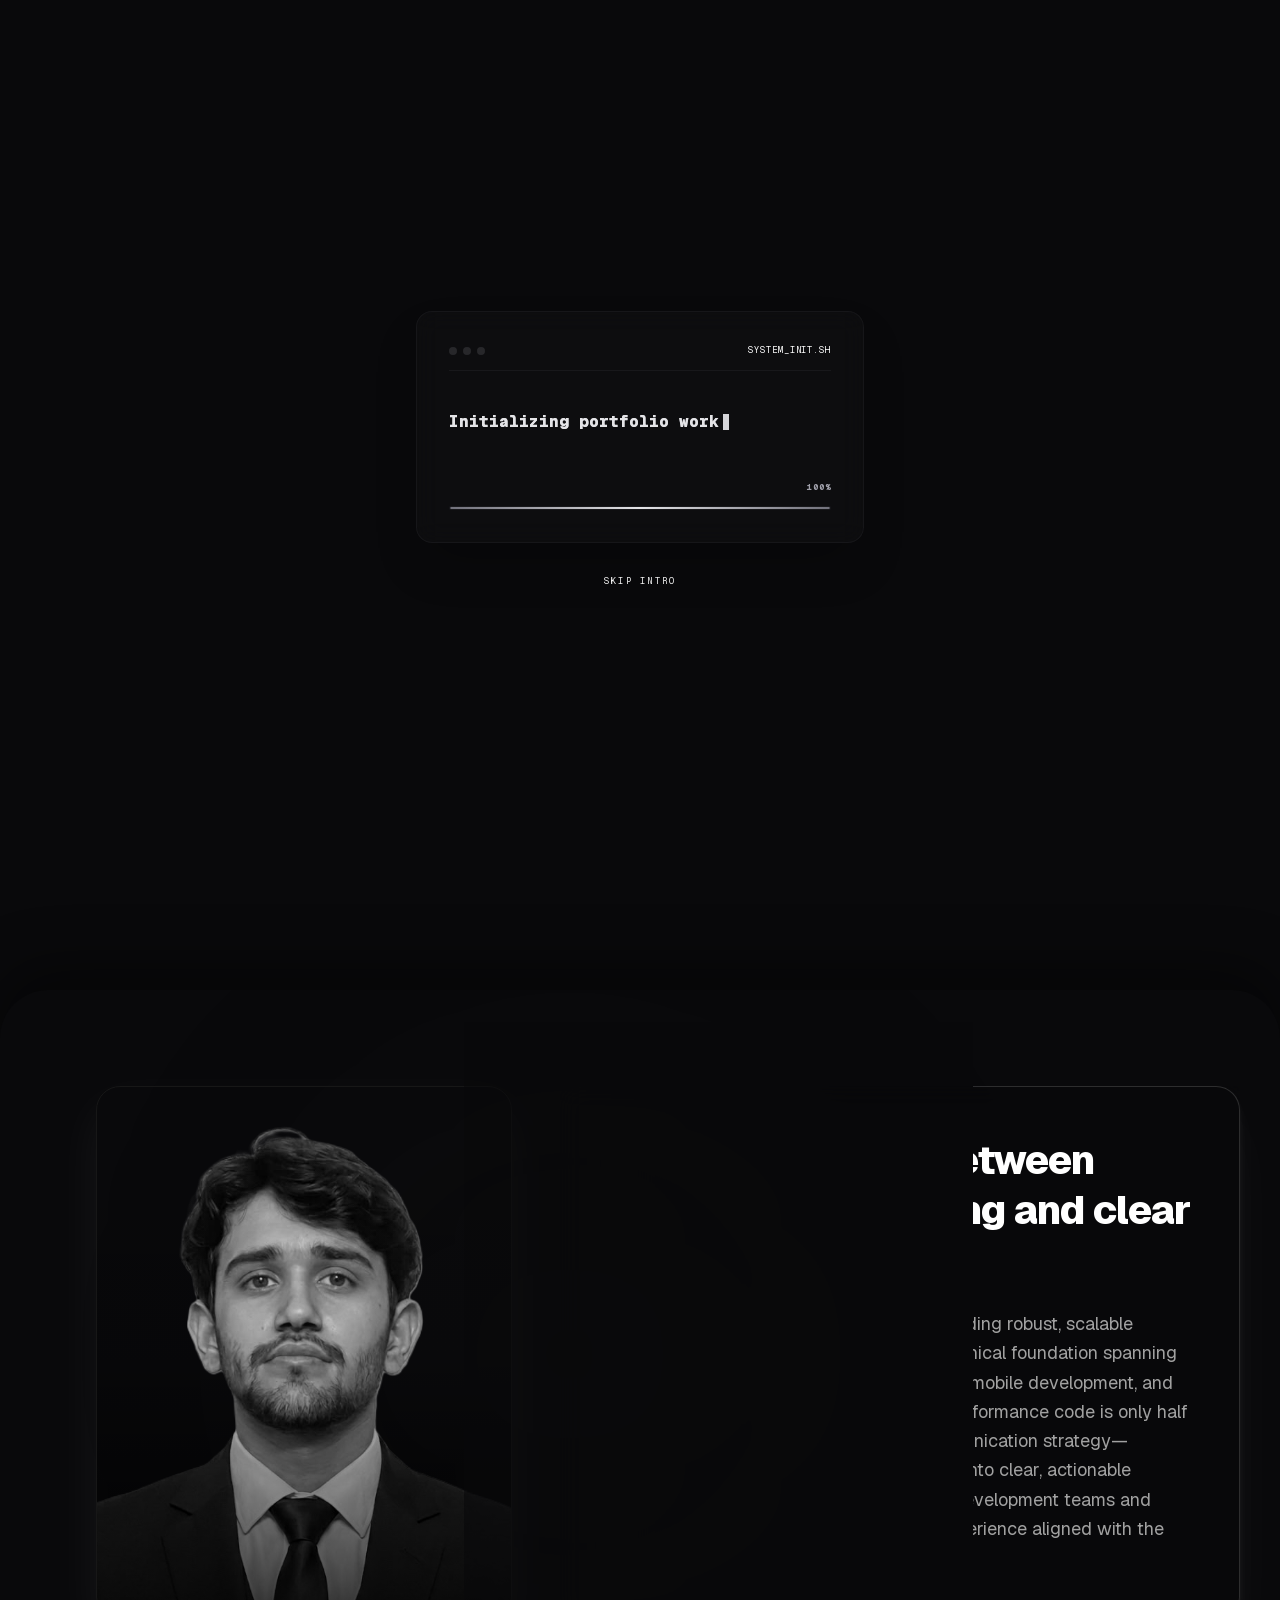
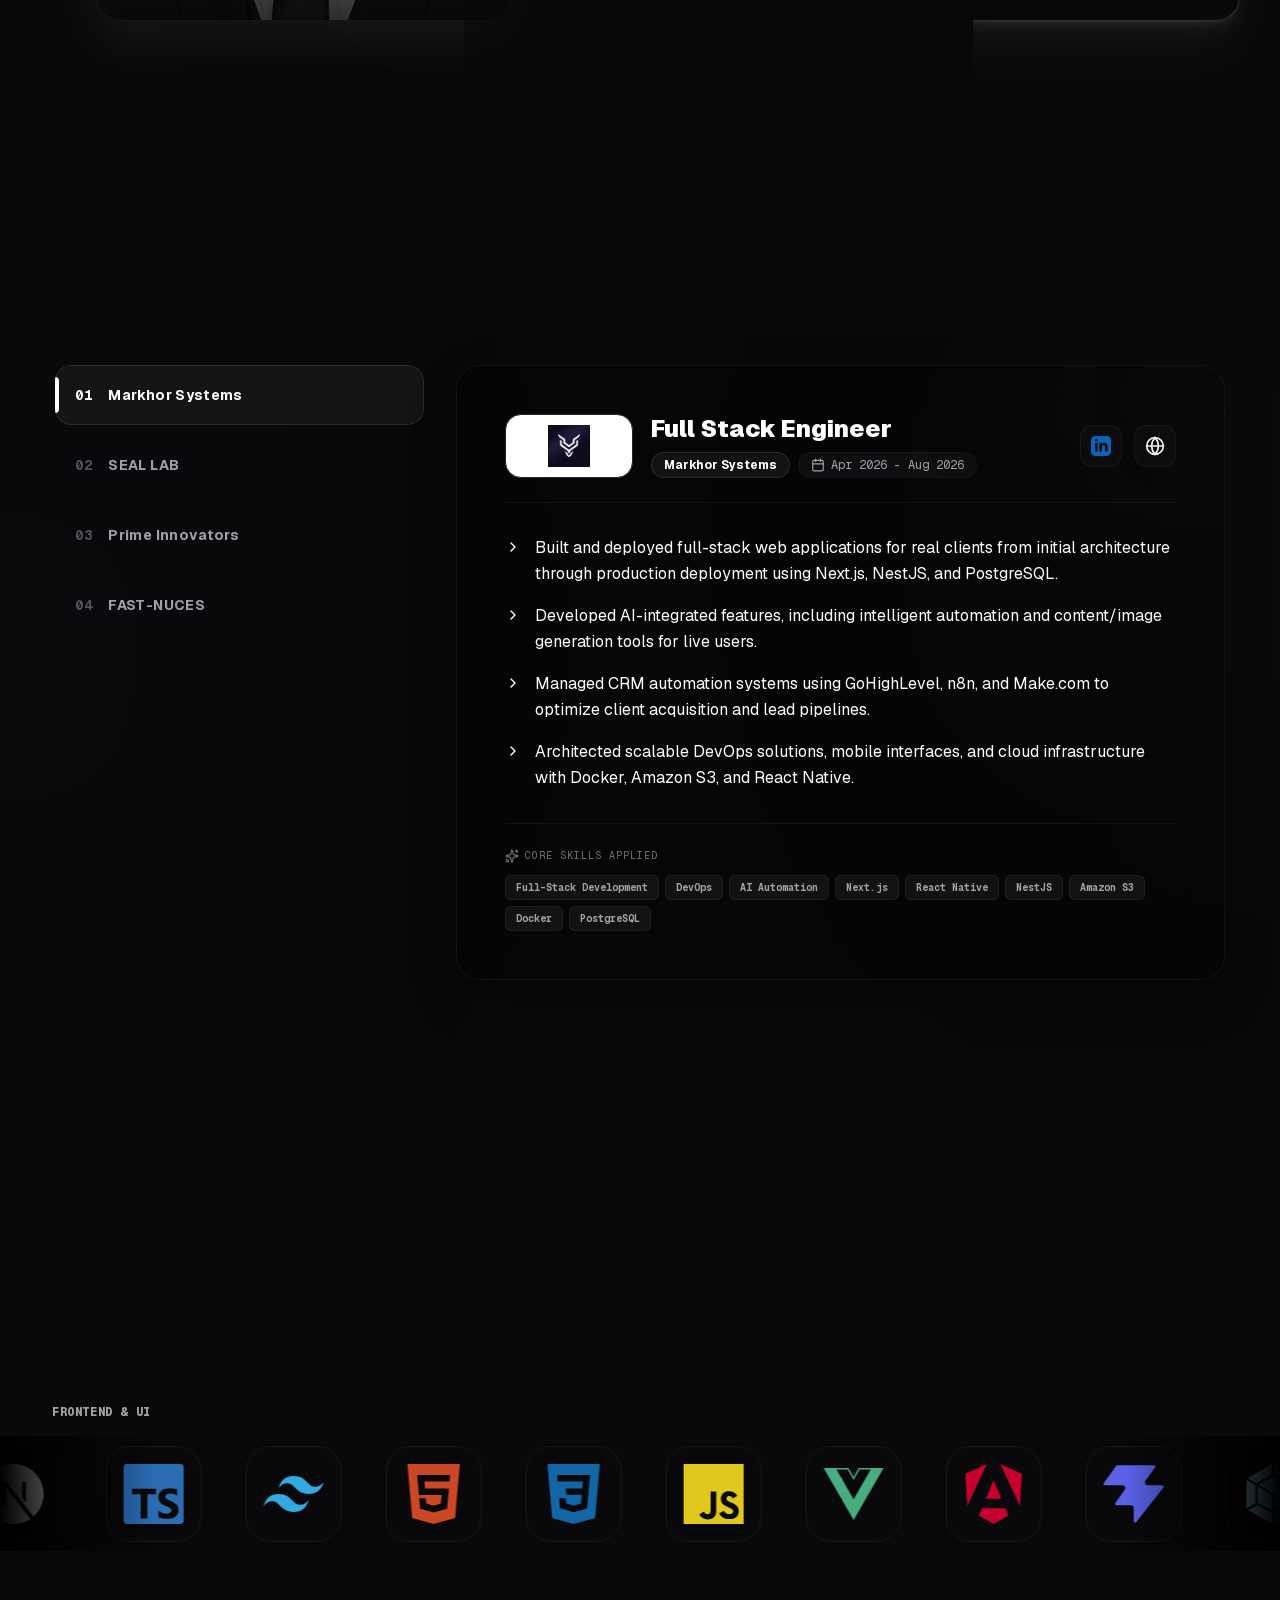
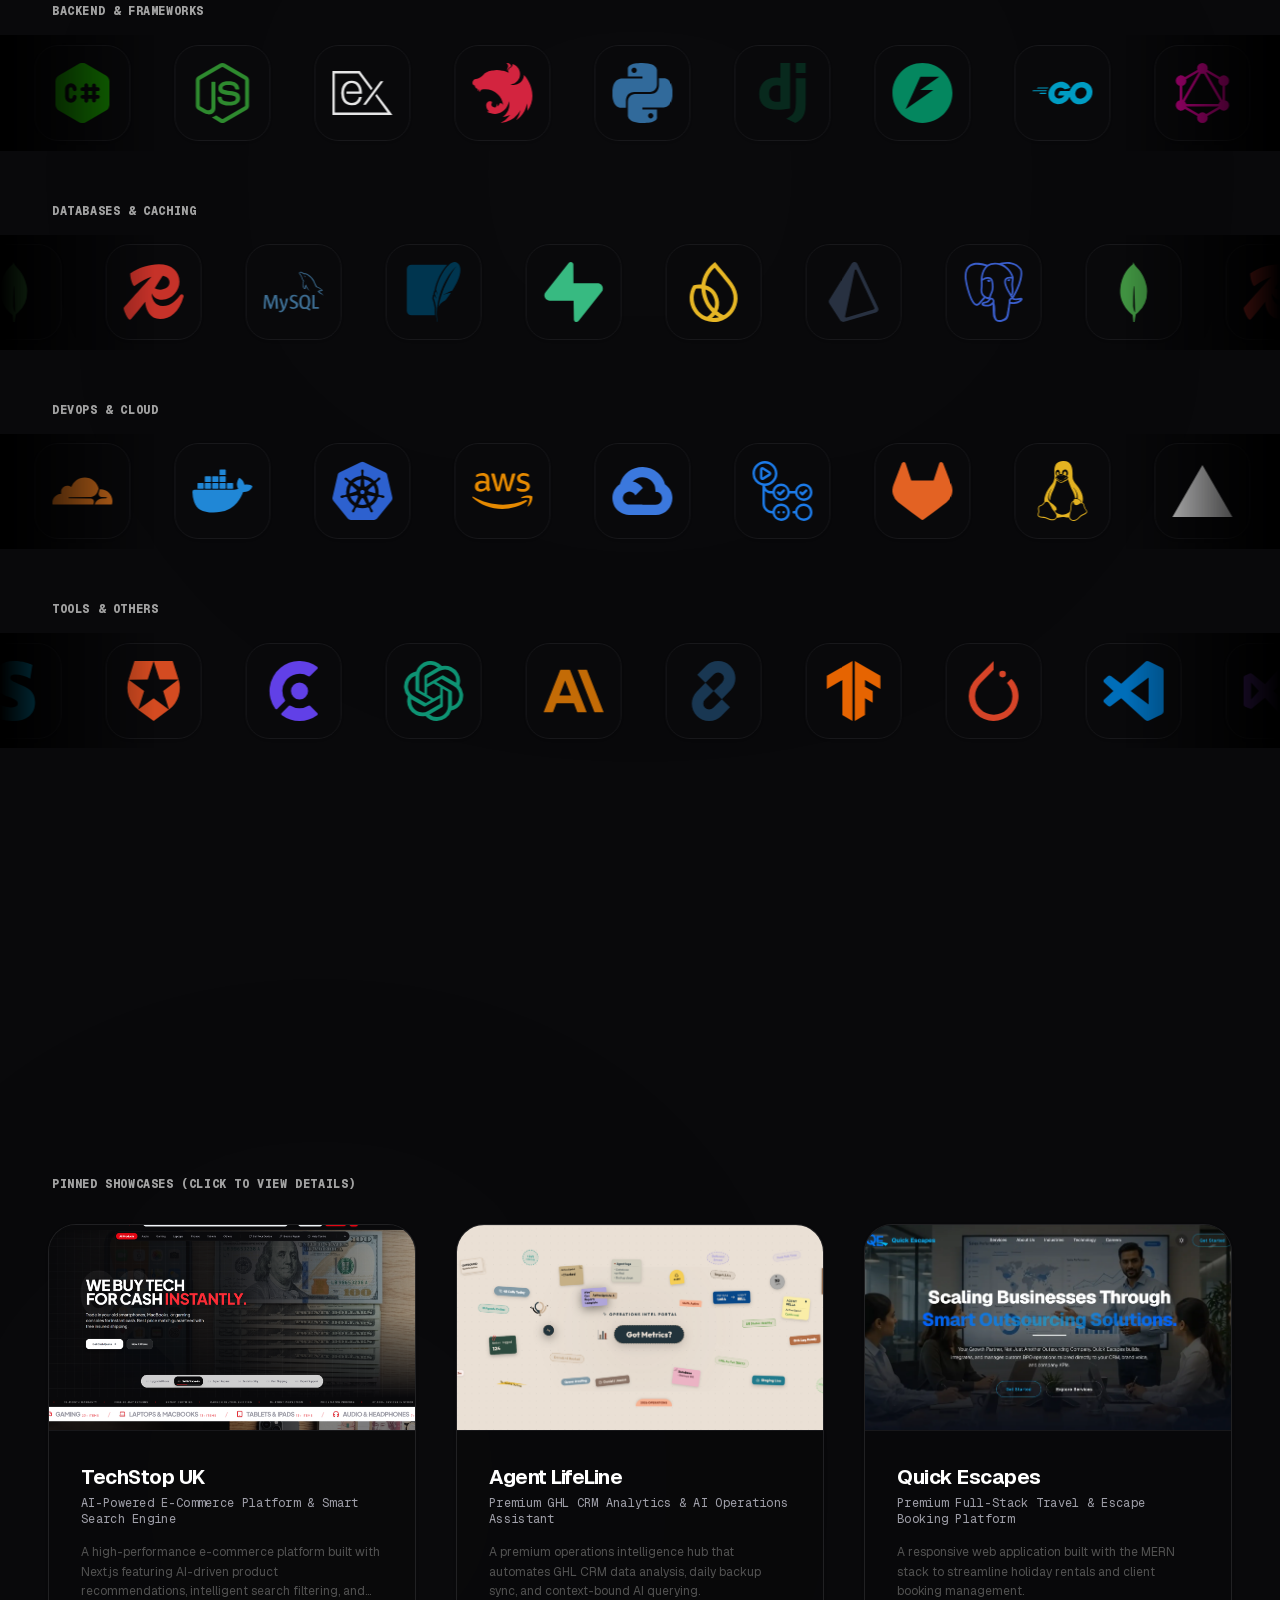
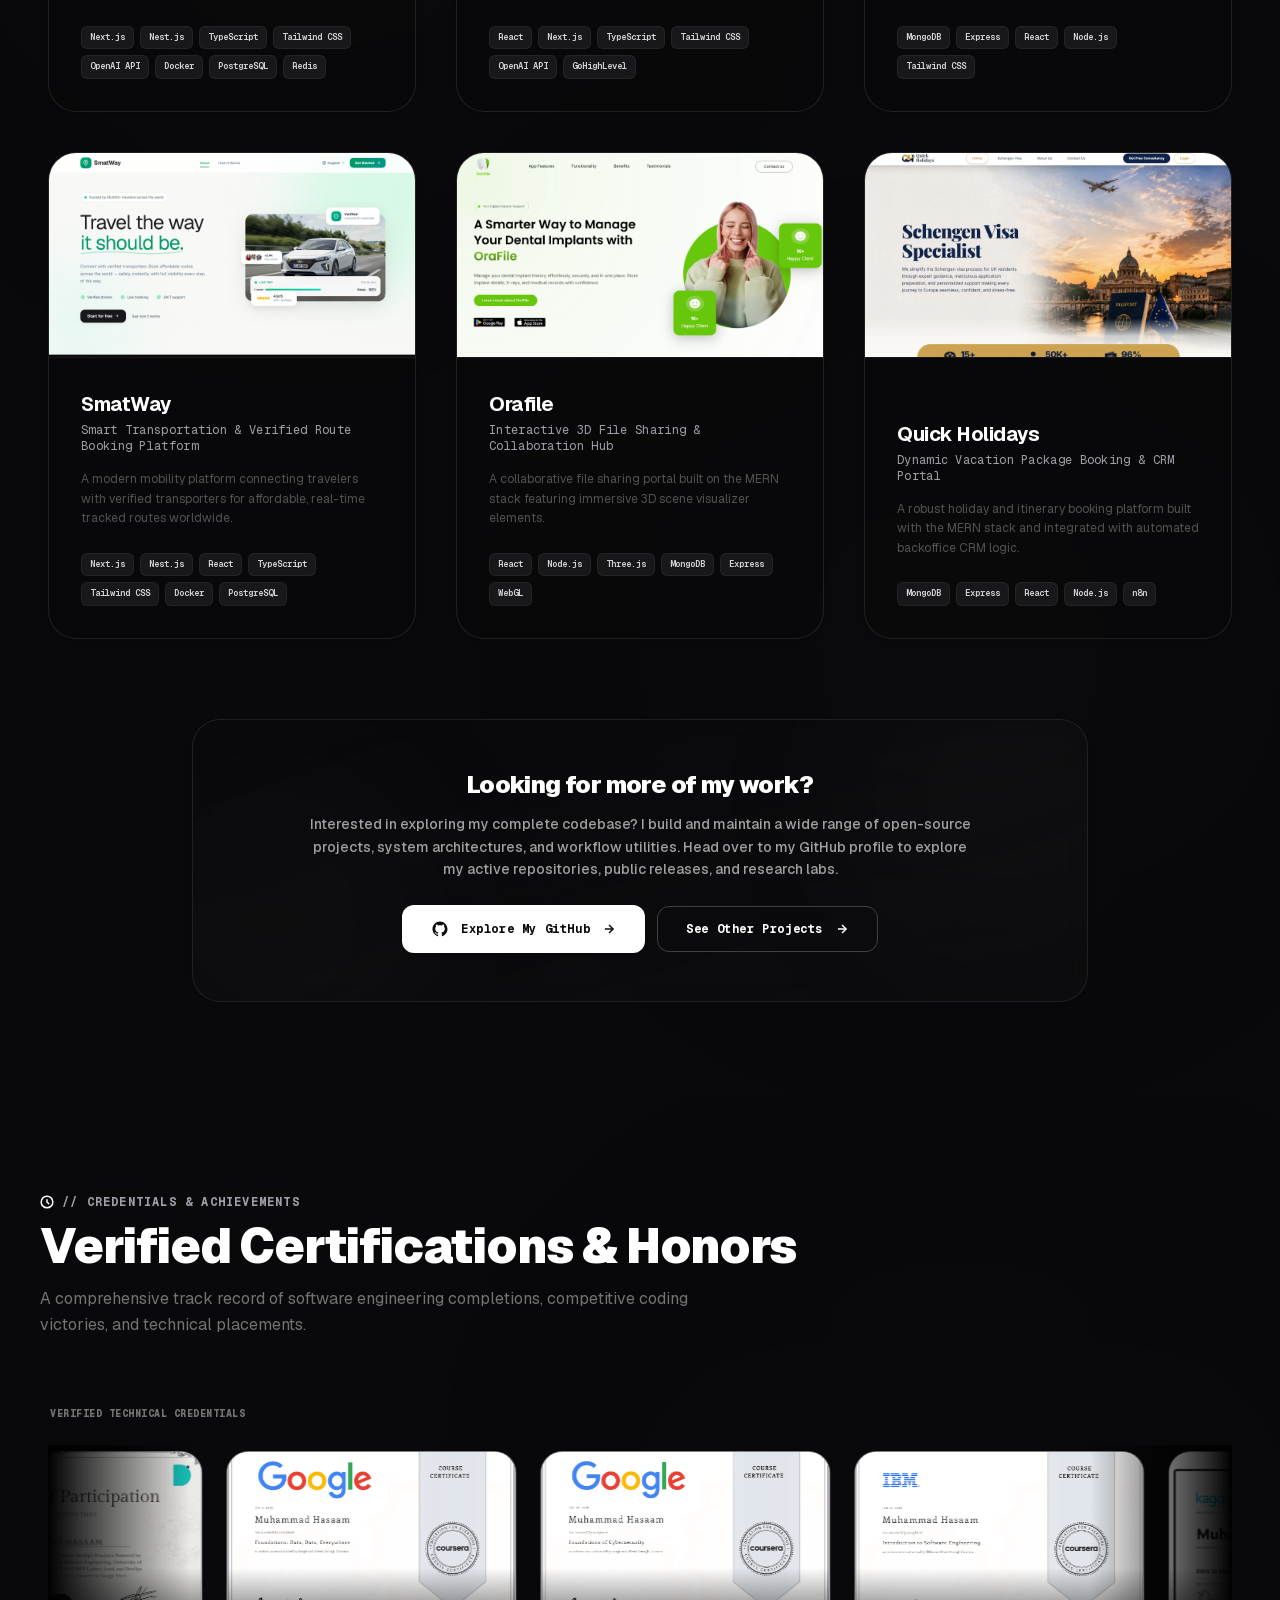
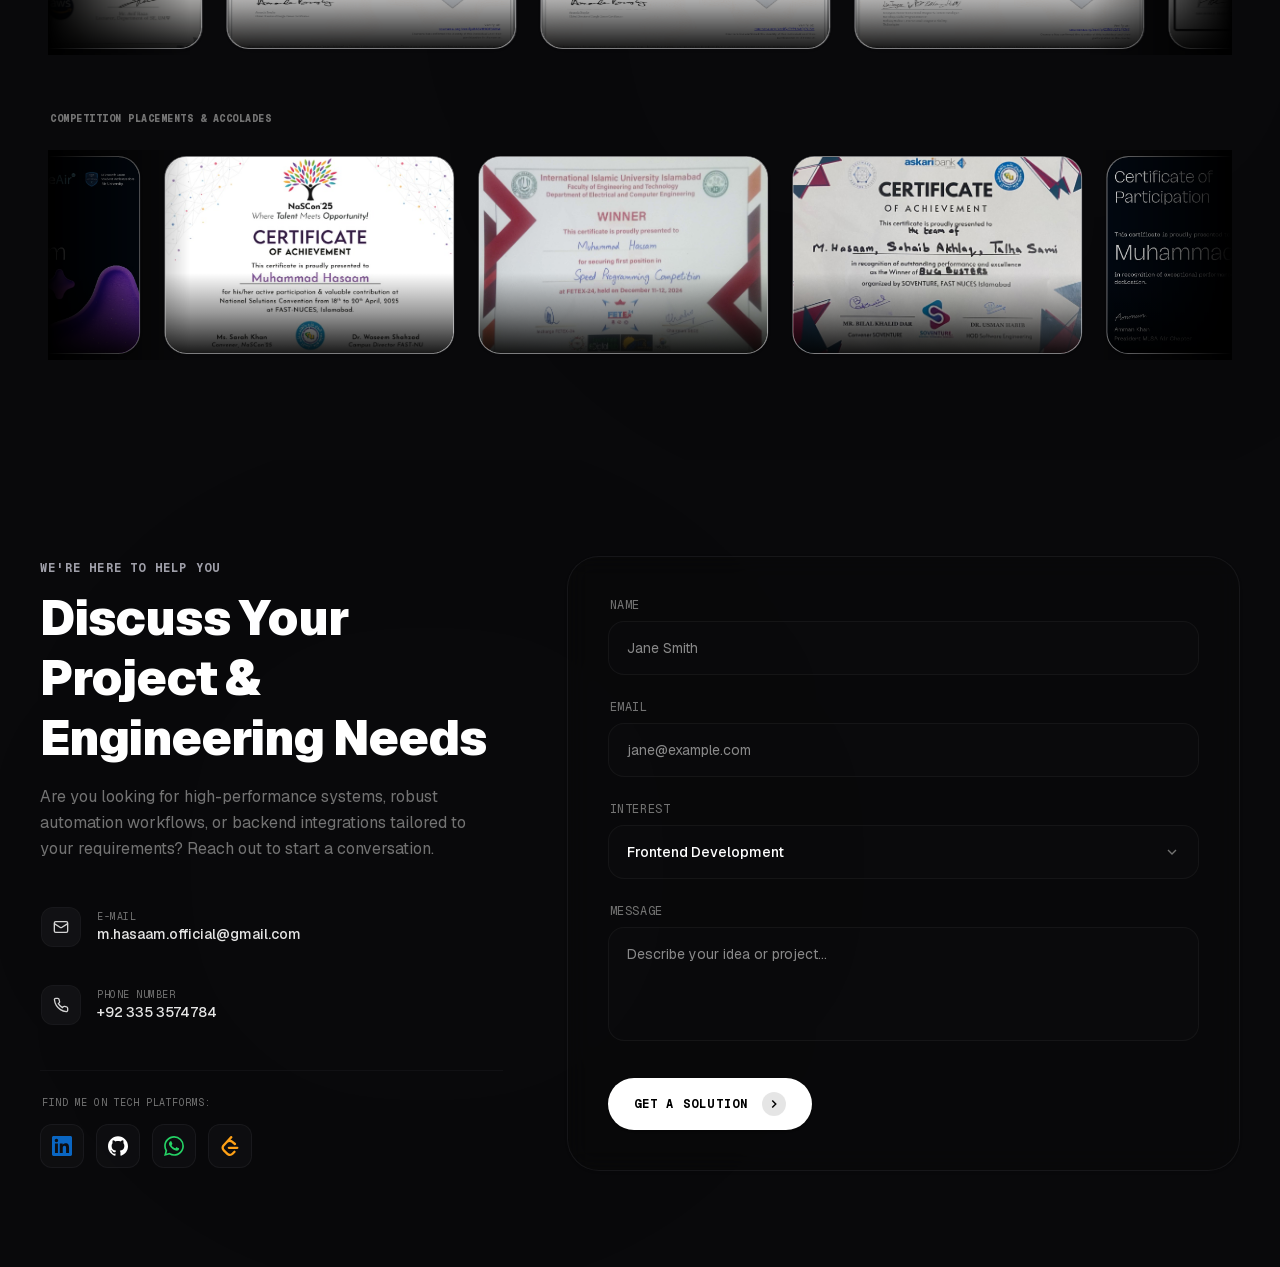
==== commit 914cfa9f: "Deploy: See Other Projects button and /projects page (Embedded AI Paperball Collector)" ====
--- a/index.html
+++ b/index.html
@@ -1,4 +1,4 @@
-<!DOCTYPE html><html lang="en" class="geist_967664a6-module__4K9MCG__variable geist_mono_5ce8c3f-module__SSBbPG__variable h-full antialiased" data-scroll-behavior="smooth"><head><meta charSet="utf-8"/><link rel="preconnect" href="/" crossorigin=""/><meta name="viewport" content="width=device-width, initial-scale=1"/><link rel="preload" as="image" href="/assets/images/myself.png"/><link rel="stylesheet" href="/_next/static/chunks/2pxkdo-l-0mjq.css" data-precedence="next"/><link rel="preload" as="script" fetchPriority="low" href="/_next/static/chunks/310vm2bl3xxpt.js"/><script src="/_next/static/chunks/0b66lj41q5niw.js" async=""></script><script src="/_next/static/chunks/3rxl-jt3pdxgx.js" async=""></script><script src="/_next/static/chunks/24vonj8wx89rr.js" async=""></script><script src="/_next/static/chunks/0paxexg6-m0de.js" async=""></script><script src="/_next/static/chunks/turbopack-3-7qx_6ar4i_e.js" async=""></script><script src="/_next/static/chunks/3fshfb2wc7a_4.js" async=""></script><script src="/_next/static/chunks/3-t-f0-11co1s.js" async=""></script><script src="/_next/static/chunks/2axe7lbykiz8s.js" async=""></script><script src="/_next/static/chunks/14mrh2-p_w84d.js" async=""></script><script src="/_next/static/chunks/17tb2iluyvzyr.js" async=""></script><script src="/_next/static/chunks/27lvben_geow_.js" async=""></script><meta name="next-size-adjust" content=""/><title>MUHAMMAD HASAAM | Portfolio</title><meta name="description" content="Muhammad Hasaam is a Full Stack Engineer, Automation Expert, and Mobile Developer specializing in building robust, scalable applications and bridging the gap between complex engineering and clear strategy."/><link rel="icon" href="/icon.svg?icon.31bj0k_s0arvl.svg" sizes="any" type="image/svg+xml"/><script>
+<!DOCTYPE html><html lang="en" class="geist_967664a6-module__4K9MCG__variable geist_mono_5ce8c3f-module__SSBbPG__variable h-full antialiased" data-scroll-behavior="smooth"><head><meta charSet="utf-8"/><link rel="preconnect" href="/" crossorigin=""/><meta name="viewport" content="width=device-width, initial-scale=1"/><link rel="preload" as="image" href="/assets/images/myself.png"/><link rel="stylesheet" href="/_next/static/chunks/0ldit63h53o8x.css" data-precedence="next"/><link rel="preload" as="script" fetchPriority="low" href="/_next/static/chunks/310vm2bl3xxpt.js"/><script src="/_next/static/chunks/0---th3y1p0ve.js" async=""></script><script src="/_next/static/chunks/3rxl-jt3pdxgx.js" async=""></script><script src="/_next/static/chunks/24vonj8wx89rr.js" async=""></script><script src="/_next/static/chunks/0paxexg6-m0de.js" async=""></script><script src="/_next/static/chunks/turbopack-2ee4ouryudytd.js" async=""></script><script src="/_next/static/chunks/3fshfb2wc7a_4.js" async=""></script><script src="/_next/static/chunks/41-d735q9gcax.js" async=""></script><script src="/_next/static/chunks/2axe7lbykiz8s.js" async=""></script><script src="/_next/static/chunks/14mrh2-p_w84d.js" async=""></script><script src="/_next/static/chunks/17tb2iluyvzyr.js" async=""></script><script src="/_next/static/chunks/2-fu3gtoy2tuf.js" async=""></script><meta name="next-size-adjust" content=""/><title>MUHAMMAD HASAAM | Portfolio</title><meta name="description" content="Muhammad Hasaam is a Full Stack Engineer, Automation Expert, and Mobile Developer specializing in building robust, scalable applications and bridging the gap between complex engineering and clear strategy."/><link rel="icon" href="/icon.svg?icon.2drpw85e7xstb.svg" sizes="any" type="image/svg+xml"/><script>
               try {
                 const theme = localStorage.getItem('portfolio-theme') || 'dark';
                 if (theme === 'dark') {
@@ -7,4 +7,4 @@
                   document.documentElement.classList.remove('dark');
                 }
               } catch (_) {}
-            </script><script src="/_next/static/chunks/0cz1d0mv5g_q7.js" noModule=""></script></head><body class="min-h-full flex flex-col bg-background text-foreground transition-colors duration-300 selection:bg-foreground selection:text-background"><div hidden=""><!--$--><!--/$--></div><header class="fixed top-6 left-1/2 -translate-x-1/2 z-50 bg-white/80 dark:bg-black/70 border border-black/15 dark:border-white/40 backdrop-blur-md rounded-full p-2 pr-4 min-[1050px]:pr-8 flex items-center gap-6 min-[1050px]:gap-8 shadow-[0_10px_30px_rgba(0,0,0,0.15)] dark:shadow-[0_10px_30px_rgba(255,255,255,0.15)] transition-all duration-300 justify-between min-[1050px]:justify-start"><a href="#home" class="bg-black dark:bg-white rounded-full w-10 h-10 flex items-center justify-center cursor-pointer flex-shrink-0 select-none shadow-md"><span class="text-white dark:text-black font-mono font-bold text-lg select-none leading-none">&gt;_</span></a><nav class="hidden min-[1050px]:flex items-center gap-2"><a href="#home" class="relative rounded-full px-4 py-1.5 transition-all duration-200 select-none cursor-pointer flex items-center justify-center z-10 border border-transparent text-white dark:text-black"><div class="absolute inset-0 bg-black dark:bg-white rounded-full -z-10 shadow-sm"></div><div class="overflow-hidden relative flex flex-col pointer-events-none z-10 uppercase tracking-wider font-mono h-[22px]"><div class="h-full flex flex-col"><span class="font-bold text-xs md:text-sm h-full flex items-center shrink-0 leading-none whitespace-nowrap">HOME</span><span class="font-bold text-xs md:text-sm h-full flex items-center shrink-0 leading-none whitespace-nowrap">HOME</span></div></div></a><a href="#about" class="relative rounded-full px-4 py-1.5 transition-all duration-200 select-none cursor-pointer flex items-center justify-center z-10 border border-transparent text-neutral-500 hover:text-black dark:text-neutral-400 dark:hover:text-white"><div class="overflow-hidden relative flex flex-col pointer-events-none z-10 uppercase tracking-wider font-mono h-[22px]"><div class="h-full flex flex-col"><span class="font-bold text-xs md:text-sm h-full flex items-center shrink-0 leading-none whitespace-nowrap">ABOUT</span><span class="font-bold text-xs md:text-sm h-full flex items-center shrink-0 leading-none whitespace-nowrap">ABOUT</span></div></div></a><a href="#experience" class="relative rounded-full px-4 py-1.5 transition-all duration-200 select-none cursor-pointer flex items-center justify-center z-10 border border-transparent text-neutral-500 hover:text-black dark:text-neutral-400 dark:hover:text-white"><div class="overflow-hidden relative flex flex-col pointer-events-none z-10 uppercase tracking-wider font-mono h-[22px]"><div class="h-full flex flex-col"><span class="font-bold text-xs md:text-sm h-full flex items-center shrink-0 leading-none whitespace-nowrap">EXPERIENCE</span><span class="font-bold text-xs md:text-sm h-full flex items-center shrink-0 leading-none whitespace-nowrap">EXPERIENCE</span></div></div></a><a href="#tech-stack" class="relative rounded-full px-4 py-1.5 transition-all duration-200 select-none cursor-pointer flex items-center justify-center z-10 border border-transparent text-neutral-500 hover:text-black dark:text-neutral-400 dark:hover:text-white"><div class="overflow-hidden relative flex flex-col pointer-events-none z-10 uppercase tracking-wider font-mono h-[22px]"><div class="h-full flex flex-col"><span class="font-bold text-xs md:text-sm h-full flex items-center shrink-0 leading-none whitespace-nowrap">TECH STACK</span><span class="font-bold text-xs md:text-sm h-full flex items-center shrink-0 leading-none whitespace-nowrap">TECH STACK</span></div></div></a><a href="#projects" class="relative rounded-full px-4 py-1.5 transition-all duration-200 select-none cursor-pointer flex items-center justify-center z-10 border border-transparent text-neutral-500 hover:text-black dark:text-neutral-400 dark:hover:text-white"><div class="overflow-hidden relative flex flex-col pointer-events-none z-10 uppercase tracking-wider font-mono h-[22px]"><div class="h-full flex flex-col"><span class="font-bold text-xs md:text-sm h-full flex items-center shrink-0 leading-none whitespace-nowrap">PROJECTS</span><span class="font-bold text-xs md:text-sm h-full flex items-center shrink-0 leading-none whitespace-nowrap">PROJECTS</span></div></div></a><a href="#certifications" class="relative rounded-full px-4 py-1.5 transition-all duration-200 select-none cursor-pointer flex items-center justify-center z-10 border border-transparent text-neutral-500 hover:text-black dark:text-neutral-400 dark:hover:text-white"><div class="overflow-hidden relative flex flex-col pointer-events-none z-10 uppercase tracking-wider font-mono h-[22px]"><div class="h-full flex flex-col"><span class="font-bold text-xs md:text-sm h-full flex items-center shrink-0 leading-none whitespace-nowrap">CERTIFICATIONS</span><span class="font-bold text-xs md:text-sm h-full flex items-center shrink-0 leading-none whitespace-nowrap">CERTIFICATIONS</span></div></div></a><a href="#contact" class="relative rounded-full px-4 py-1.5 transition-all duration-200 select-none cursor-pointer flex items-center justify-center z-10 border border-transparent text-neutral-500 hover:text-black dark:text-neutral-400 dark:hover:text-white"><div class="overflow-hidden relative flex flex-col pointer-events-none z-10 uppercase tracking-wider font-mono h-[22px]"><div class="h-full flex flex-col"><span class="font-bold text-xs md:text-sm h-full flex items-center shrink-0 leading-none whitespace-nowrap">CONTACT US</span><span class="font-bold text-xs md:text-sm h-full flex items-center shrink-0 leading-none whitespace-nowrap">CONTACT US</span></div></div></a></nav><button class="text-neutral-500 hover:text-black dark:text-neutral-400 dark:hover:text-white p-2 rounded-full hover:bg-zinc-100 dark:hover:bg-neutral-800 transition-colors mr-1 cursor-pointer flex items-center justify-center" aria-label="Toggle theme"><svg xmlns="http://www.w3.org/2000/svg" width="24" height="24" viewBox="0 0 24 24" fill="none" stroke="currentColor" stroke-width="2" stroke-linecap="round" stroke-linejoin="round" class="lucide lucide-sun w-4 h-4" aria-hidden="true"><circle cx="12" cy="12" r="4"></circle><path d="M12 2v2"></path><path d="M12 20v2"></path><path d="m4.93 4.93 1.41 1.41"></path><path d="m17.66 17.66 1.41 1.41"></path><path d="M2 12h2"></path><path d="M20 12h2"></path><path d="m6.34 17.66-1.41 1.41"></path><path d="m19.07 4.93-1.41 1.41"></path></svg></button><button class="min-[1050px]:hidden text-black dark:text-white p-2 rounded-full hover:bg-zinc-100 dark:hover:bg-neutral-800 focus:outline-none z-50 transition-colors mr-1" aria-label="Toggle Navigation Menu"><div style="opacity:1;transform:none"><svg xmlns="http://www.w3.org/2000/svg" width="24" height="24" viewBox="0 0 24 24" fill="none" stroke="currentColor" stroke-width="2" stroke-linecap="round" stroke-linejoin="round" class="lucide lucide-menu w-5 h-5" aria-hidden="true"><path d="M4 5h16"></path><path d="M4 12h16"></path><path d="M4 19h16"></path></svg></div></button></header><div class="flex-1 flex flex-col"><main class="w-full bg-transparent"><div class="fixed inset-0 z-50 flex flex-col items-center justify-center bg-zinc-950 text-white font-mono" style="opacity:1"><div class="max-w-lg w-full px-8 flex flex-col items-center"><div class="w-full bg-zinc-900/30 border border-zinc-800/40 rounded-2xl p-6 md:p-8 backdrop-blur-md shadow-2xl relative overflow-hidden flex flex-col gap-6.5"><div class="flex items-center justify-between border-b border-zinc-900 pb-3"><div class="flex gap-1.5"><span class="w-2 h-2 rounded-full bg-zinc-800"></span><span class="w-2 h-2 rounded-full bg-zinc-800"></span><span class="w-2 h-2 rounded-full bg-zinc-800"></span></div><span class="text-[9px] uppercase tracking-widest text-zinc-550">system_init.sh</span></div><div class="min-h-[50px] flex items-center justify-start py-2"><h1 class="text-sm md:text-base font-extrabold tracking-normal text-zinc-200 bg-gradient-to-r from-zinc-100 to-zinc-400 bg-clip-text text-transparent leading-relaxed select-none font-mono"><span class="inline-block w-1.5 h-4 ml-1 bg-zinc-300 animate-pulse align-middle"></span></h1></div><div class="space-y-3 mt-2"><div class="flex items-center justify-between text-[9px] tracking-widest text-zinc-550 font-bold uppercase font-mono"><span>Fetching configuration...</span><span class="text-zinc-400">20<!-- -->%</span></div><div class="w-full bg-zinc-900/80 rounded-full h-1 overflow-hidden border border-zinc-800/20 relative"><div class="h-full bg-gradient-to-r from-zinc-500 via-zinc-200 to-zinc-500 rounded-full shadow-[0_0_10px_rgba(255,255,255,0.2)]" style="width:0%"></div></div></div></div><button class="mt-8 text-[9px] text-zinc-605 hover:text-zinc-400 transition-colors uppercase tracking-[0.25em] cursor-pointer hover:underline">Skip Intro</button></div></div><div class="relative md:h-[220vh]"><section id="home" class="relative md:sticky md:top-0 z-0 w-full min-h-screen h-screen overflow-hidden flex flex-col items-center justify-end pb-8 sm:pb-12 text-center px-4 bg-black text-white"><div class="absolute inset-0 w-full h-full flex items-start justify-center pointer-events-none select-none overflow-hidden pt-16 sm:pt-12 md:pt-8"><div class="relative w-[450px] sm:w-[580px] md:w-[680px] lg:w-[760px] h-[78vh] sm:h-[82vh] md:h-[85vh]"><img src="/assets/images/myself.png" alt="MUHAMMAD HASAAM" class="w-full h-full object-cover object-top filter grayscale contrast-95 brightness-125 transition-all duration-300"/><div class="absolute inset-0 bg-gradient-to-t from-black via-transparent to-black/30"></div><div class="absolute inset-0 bg-[radial-gradient(circle_at_center,transparent_55%,#000000_92%)]"></div></div></div><div class="relative z-10 flex flex-col items-center justify-center pointer-events-none select-none w-full max-w-6xl mx-auto space-y-3 mb-4"><h1 class="font-bold text-2xl sm:text-4xl md:text-5xl lg:text-6xl xl:text-7xl 2xl:text-8xl tracking-tight uppercase leading-none text-white drop-shadow-[0_10px_35px_rgba(0,0,0,0.95)] pointer-events-auto whitespace-nowrap px-2" style="opacity:0;transform:translateY(30px)">I AM <!-- -->MUHAMMAD HASAAM</h1><div class="text-sm sm:text-xl md:text-2xl font-light tracking-wide text-zinc-300 pointer-events-auto font-sans max-w-3xl" style="opacity:0;transform:translateY(20px)">Full Stack Engineer, Automation Expert &amp; Developer</div></div><div class="relative z-10 flex flex-col items-center gap-1.5 pointer-events-auto cursor-pointer pt-1" style="opacity:0;transform:translateY(10px)"><div class="w-5 h-9 rounded-full border-2 border-zinc-500/80 flex items-start justify-center p-1 backdrop-blur-sm"><div class="w-1.5 h-2 rounded-full bg-white"></div></div><span class="text-[9px] uppercase font-mono tracking-[0.3em] text-zinc-400 font-semibold">SCROLL</span></div></section></div><!--$!--><template data-dgst="BAILOUT_TO_CLIENT_SIDE_RENDERING"></template><div class="max-w-7xl mx-auto px-6 py-24 min-h-[500px] bg-neutral-100/20 dark:bg-zinc-900/10 animate-pulse rounded-3xl"></div><!--/$--><!--$!--><template data-dgst="BAILOUT_TO_CLIENT_SIDE_RENDERING"></template><div class="max-w-7xl mx-auto px-6 py-24 min-h-[400px] bg-neutral-100/20 dark:bg-zinc-900/10 animate-pulse rounded-3xl"></div><!--/$--><!--$!--><template data-dgst="BAILOUT_TO_CLIENT_SIDE_RENDERING"></template><div class="max-w-7xl mx-auto px-6 py-24 min-h-[400px] bg-neutral-100/20 dark:bg-zinc-900/10 animate-pulse rounded-3xl"></div><!--/$--><!--$!--><template data-dgst="BAILOUT_TO_CLIENT_SIDE_RENDERING"></template><div class="max-w-7xl mx-auto px-6 py-24 min-h-[600px] bg-neutral-100/20 dark:bg-zinc-900/10 animate-pulse rounded-3xl"></div><!--/$--><!--$!--><template data-dgst="BAILOUT_TO_CLIENT_SIDE_RENDERING"></template><div class="max-w-7xl mx-auto px-6 py-24 min-h-[300px] bg-neutral-100/20 dark:bg-zinc-900/10 animate-pulse rounded-3xl"></div><!--/$--><!--$!--><template data-dgst="BAILOUT_TO_CLIENT_SIDE_RENDERING"></template><div class="max-w-7xl mx-auto px-6 py-24 min-h-[400px] bg-neutral-100/20 dark:bg-zinc-900/10 animate-pulse rounded-3xl"></div><!--/$--></main><!--$--><!--/$--></div><script src="/_next/static/chunks/310vm2bl3xxpt.js" id="_R_" async=""></script><script>(self.__next_f=self.__next_f||[]).push([0])</script><script>self.__next_f.push([1,"1:\"$Sreact.fragment\"\n2:I[3265,[\"/_next/static/chunks/3fshfb2wc7a_4.js\",\"/_next/static/chunks/3-t-f0-11co1s.js\",\"/_next/static/chunks/2axe7lbykiz8s.js\",\"/_next/static/chunks/14mrh2-p_w84d.js\"],\"default\"]\n3:I[39756,[\"/_next/static/chunks/3fshfb2wc7a_4.js\",\"/_next/static/chunks/3-t-f0-11co1s.js\",\"/_next/static/chunks/2axe7lbykiz8s.js\",\"/_next/static/chunks/14mrh2-p_w84d.js\"],\"default\"]\n4:I[37457,[\"/_next/static/chunks/3fshfb2wc7a_4.js\",\"/_next/static/chunks/3-t-f0-11co1s.js\",\"/_next/static/chunks/2axe7lbykiz8s.js\",\"/_next/static/chunks/14mrh2-p_w84d.js\"],\"default\"]\n5:I[29306,[\"/_next/static/chunks/3fshfb2wc7a_4.js\",\"/_next/static/chunks/3-t-f0-11co1s.js\",\"/_next/static/chunks/2axe7lbykiz8s.js\",\"/_next/static/chunks/14mrh2-p_w84d.js\",\"/_next/static/chunks/17tb2iluyvzyr.js\"],\"default\"]\n6:I[47257,[\"/_next/static/chunks/3fshfb2wc7a_4.js\",\"/_next/static/chunks/3-t-f0-11co1s.js\",\"/_next/static/chunks/2axe7lbykiz8s.js\",\"/_next/static/chunks/14mrh2-p_w84d.js\"],\"ClientPageRoot\"]\n7:I[52683,[\"/_next/static/chunks/3fshfb2wc7a_4.js\",\"/_next/static/chunks/3-t-f0-11co1s.js\",\"/_next/static/chunks/2axe7lbykiz8s.js\",\"/_next/static/chunks/14mrh2-p_w84d.js\",\"/_next/static/chunks/27lvben_geow_.js\"],\"default\"]\na:I[97367,[\"/_next/static/chunks/3fshfb2wc7a_4.js\",\"/_next/static/chunks/3-t-f0-11co1s.js\",\"/_next/static/chunks/2axe7lbykiz8s.js\",\"/_next/static/chunks/14mrh2-p_w84d.js\"],\"OutletBoundary\"]\nb:\"$Sreact.suspense\"\nd:I[97367,[\"/_next/static/chunks/3fshfb2wc7a_4.js\",\"/_next/static/chunks/3-t-f0-11co1s.js\",\"/_next/static/chunks/2axe7lbykiz8s.js\",\"/_next/static/chunks/14mrh2-p_w84d.js\"],\"ViewportBoundary\"]\nf:I[97367,[\"/_next/static/chunks/3fshfb2wc7a_4.js\",\"/_next/static/chunks/3-t-f0-11co1s.js\",\"/_next/static/chunks/2axe7lbykiz8s.js\",\"/_next/static/chunks/14mrh2-p_w84d.js\"],\"MetadataBoundary\"]\n11:I[68027,[\"/_next/static/chunks/3fshfb2wc7a_4.js\",\"/_next/static/chunks/3-t-f0-11co1s.js\",\"/_next/static/chunks/2axe7lbykiz8s.js\",\"/_next/static/chunks/14mrh2-p_w84d.js\"],\"default\",1]\n:HL[\"/_next/static/chunks/2pxkdo-l-0mjq.css\",\"style\"]\n:HC[\"/\",\"\"]\n"])</script><script>self.__next_f.push([1,"0:{\"P\":null,\"c\":[\"\",\"\"],\"q\":\"\",\"i\":false,\"f\":[[[\"\",{\"children\":[\"__PAGE__\",{}]},\"$undefined\",\"$undefined\",16],[[\"$\",\"$1\",\"c\",{\"children\":[[[\"$\",\"link\",\"0\",{\"rel\":\"stylesheet\",\"href\":\"/_next/static/chunks/2pxkdo-l-0mjq.css\",\"precedence\":\"next\",\"crossOrigin\":\"$undefined\",\"nonce\":\"$undefined\"}],[\"$\",\"script\",\"script-0\",{\"src\":\"/_next/static/chunks/3fshfb2wc7a_4.js\",\"async\":true,\"nonce\":\"$undefined\"}],[\"$\",\"script\",\"script-1\",{\"src\":\"/_next/static/chunks/3-t-f0-11co1s.js\",\"async\":true,\"nonce\":\"$undefined\"}],[\"$\",\"script\",\"script-2\",{\"src\":\"/_next/static/chunks/2axe7lbykiz8s.js\",\"async\":true,\"nonce\":\"$undefined\"}],[\"$\",\"script\",\"script-3\",{\"src\":\"/_next/static/chunks/14mrh2-p_w84d.js\",\"async\":true,\"nonce\":\"$undefined\"}]],[\"$\",\"html\",null,{\"lang\":\"en\",\"className\":\"geist_967664a6-module__4K9MCG__variable geist_mono_5ce8c3f-module__SSBbPG__variable h-full antialiased\",\"suppressHydrationWarning\":true,\"data-scroll-behavior\":\"smooth\",\"children\":[[\"$\",\"head\",null,{\"children\":[\"$\",\"script\",null,{\"dangerouslySetInnerHTML\":{\"__html\":\"\\n              try {\\n                const theme = localStorage.getItem('portfolio-theme') || 'dark';\\n                if (theme === 'dark') {\\n                  document.documentElement.classList.add('dark');\\n                } else {\\n                  document.documentElement.classList.remove('dark');\\n                }\\n              } catch (_) {}\\n            \"}}]}],[\"$\",\"body\",null,{\"className\":\"min-h-full flex flex-col bg-background text-foreground transition-colors duration-300 selection:bg-foreground selection:text-background\",\"children\":[[\"$\",\"$L2\",null,{}],[\"$\",\"div\",null,{\"className\":\"flex-1 flex flex-col\",\"children\":[\"$\",\"$L3\",null,{\"parallelRouterKey\":\"children\",\"error\":\"$undefined\",\"errorStyles\":\"$undefined\",\"errorScripts\":\"$undefined\",\"template\":[\"$\",\"$L4\",null,{}],\"templateStyles\":\"$undefined\",\"templateScripts\":\"$undefined\",\"notFound\":[[\"$\",\"$L5\",null,{}],[]],\"forbidden\":\"$undefined\",\"unauthorized\":\"$undefined\"}]}]]}]]}]]}],{\"children\":[[\"$\",\"$1\",\"c\",{\"children\":[[\"$\",\"$L6\",null,{\"Component\":\"$7\",\"serverProvidedParams\":{\"searchParams\":{},\"params\":{},\"promises\":[\"$@8\",\"$@9\"]}}],[[\"$\",\"script\",\"script-0\",{\"src\":\"/_next/static/chunks/27lvben_geow_.js\",\"async\":true,\"nonce\":\"$undefined\"}]],[\"$\",\"$La\",null,{\"children\":[\"$\",\"$b\",null,{\"name\":\"Next.MetadataOutlet\",\"children\":\"$@c\"}]}]]}],{},null,false,null]},null,false,null],[\"$\",\"$1\",\"h\",{\"children\":[null,[\"$\",\"$Ld\",null,{\"children\":\"$Le\"}],[\"$\",\"div\",null,{\"hidden\":true,\"children\":[\"$\",\"$Lf\",null,{\"children\":[\"$\",\"$b\",null,{\"name\":\"Next.Metadata\",\"children\":\"$L10\"}]}]}],[\"$\",\"meta\",null,{\"name\":\"next-size-adjust\",\"content\":\"\"}]]}],false]],\"m\":\"$undefined\",\"G\":[\"$11\",[[\"$\",\"link\",\"0\",{\"rel\":\"stylesheet\",\"href\":\"/_next/static/chunks/2pxkdo-l-0mjq.css\",\"precedence\":\"next\",\"crossOrigin\":\"$undefined\",\"nonce\":\"$undefined\"}]]],\"S\":true,\"h\":null,\"s\":\"$undefined\",\"l\":\"$undefined\",\"p\":\"$undefined\",\"d\":\"$undefined\",\"b\":\"dCGtyQWsHZRUqA-AVZrkl\"}\n"])</script><script>self.__next_f.push([1,"8:{}\n9:\"$0:f:0:1:1:children:0:props:children:0:props:serverProvidedParams:params\"\n"])</script><script>self.__next_f.push([1,"e:[[\"$\",\"meta\",\"0\",{\"charSet\":\"utf-8\"}],[\"$\",\"meta\",\"1\",{\"name\":\"viewport\",\"content\":\"width=device-width, initial-scale=1\"}]]\n"])</script><script>self.__next_f.push([1,"12:I[27201,[\"/_next/static/chunks/3fshfb2wc7a_4.js\",\"/_next/static/chunks/3-t-f0-11co1s.js\",\"/_next/static/chunks/2axe7lbykiz8s.js\",\"/_next/static/chunks/14mrh2-p_w84d.js\"],\"IconMark\"]\nc:null\n10:[[\"$\",\"title\",\"0\",{\"children\":\"MUHAMMAD HASAAM | Portfolio\"}],[\"$\",\"meta\",\"1\",{\"name\":\"description\",\"content\":\"Muhammad Hasaam is a Full Stack Engineer, Automation Expert, and Mobile Developer specializing in building robust, scalable applications and bridging the gap between complex engineering and clear strategy.\"}],[\"$\",\"link\",\"2\",{\"rel\":\"icon\",\"href\":\"/icon.svg?icon.31bj0k_s0arvl.svg\",\"sizes\":\"any\",\"type\":\"image/svg+xml\"}],[\"$\",\"$L12\",\"3\",{}]]\n"])</script></body></html>+            </script><script src="/_next/static/chunks/0cz1d0mv5g_q7.js" noModule=""></script></head><body class="min-h-full flex flex-col bg-background text-foreground transition-colors duration-300 selection:bg-foreground selection:text-background"><div hidden=""><!--$--><!--/$--></div><header class="fixed top-6 left-1/2 -translate-x-1/2 z-50 bg-white/80 dark:bg-black/70 border border-black/15 dark:border-white/40 backdrop-blur-md rounded-full p-2 pr-4 min-[1050px]:pr-8 flex items-center gap-6 min-[1050px]:gap-8 shadow-[0_10px_30px_rgba(0,0,0,0.15)] dark:shadow-[0_10px_30px_rgba(255,255,255,0.15)] transition-all duration-300 justify-between min-[1050px]:justify-start"><a href="#home" class="bg-black dark:bg-white rounded-full w-10 h-10 flex items-center justify-center cursor-pointer flex-shrink-0 select-none shadow-md"><span class="text-white dark:text-black font-mono font-bold text-lg select-none leading-none">&gt;_</span></a><nav class="hidden min-[1050px]:flex items-center gap-2"><a href="#home" class="relative rounded-full px-4 py-1.5 transition-all duration-200 select-none cursor-pointer flex items-center justify-center z-10 border border-transparent text-white dark:text-black"><div class="absolute inset-0 bg-black dark:bg-white rounded-full -z-10 shadow-sm"></div><div class="overflow-hidden relative flex flex-col pointer-events-none z-10 uppercase tracking-wider font-mono h-[22px]"><div class="h-full flex flex-col"><span class="font-bold text-xs md:text-sm h-full flex items-center shrink-0 leading-none whitespace-nowrap">HOME</span><span class="font-bold text-xs md:text-sm h-full flex items-center shrink-0 leading-none whitespace-nowrap">HOME</span></div></div></a><a href="#about" class="relative rounded-full px-4 py-1.5 transition-all duration-200 select-none cursor-pointer flex items-center justify-center z-10 border border-transparent text-neutral-500 hover:text-black dark:text-neutral-400 dark:hover:text-white"><div class="overflow-hidden relative flex flex-col pointer-events-none z-10 uppercase tracking-wider font-mono h-[22px]"><div class="h-full flex flex-col"><span class="font-bold text-xs md:text-sm h-full flex items-center shrink-0 leading-none whitespace-nowrap">ABOUT</span><span class="font-bold text-xs md:text-sm h-full flex items-center shrink-0 leading-none whitespace-nowrap">ABOUT</span></div></div></a><a href="#experience" class="relative rounded-full px-4 py-1.5 transition-all duration-200 select-none cursor-pointer flex items-center justify-center z-10 border border-transparent text-neutral-500 hover:text-black dark:text-neutral-400 dark:hover:text-white"><div class="overflow-hidden relative flex flex-col pointer-events-none z-10 uppercase tracking-wider font-mono h-[22px]"><div class="h-full flex flex-col"><span class="font-bold text-xs md:text-sm h-full flex items-center shrink-0 leading-none whitespace-nowrap">EXPERIENCE</span><span class="font-bold text-xs md:text-sm h-full flex items-center shrink-0 leading-none whitespace-nowrap">EXPERIENCE</span></div></div></a><a href="#tech-stack" class="relative rounded-full px-4 py-1.5 transition-all duration-200 select-none cursor-pointer flex items-center justify-center z-10 border border-transparent text-neutral-500 hover:text-black dark:text-neutral-400 dark:hover:text-white"><div class="overflow-hidden relative flex flex-col pointer-events-none z-10 uppercase tracking-wider font-mono h-[22px]"><div class="h-full flex flex-col"><span class="font-bold text-xs md:text-sm h-full flex items-center shrink-0 leading-none whitespace-nowrap">TECH STACK</span><span class="font-bold text-xs md:text-sm h-full flex items-center shrink-0 leading-none whitespace-nowrap">TECH STACK</span></div></div></a><a href="#projects" class="relative rounded-full px-4 py-1.5 transition-all duration-200 select-none cursor-pointer flex items-center justify-center z-10 border border-transparent text-neutral-500 hover:text-black dark:text-neutral-400 dark:hover:text-white"><div class="overflow-hidden relative flex flex-col pointer-events-none z-10 uppercase tracking-wider font-mono h-[22px]"><div class="h-full flex flex-col"><span class="font-bold text-xs md:text-sm h-full flex items-center shrink-0 leading-none whitespace-nowrap">PROJECTS</span><span class="font-bold text-xs md:text-sm h-full flex items-center shrink-0 leading-none whitespace-nowrap">PROJECTS</span></div></div></a><a href="#certifications" class="relative rounded-full px-4 py-1.5 transition-all duration-200 select-none cursor-pointer flex items-center justify-center z-10 border border-transparent text-neutral-500 hover:text-black dark:text-neutral-400 dark:hover:text-white"><div class="overflow-hidden relative flex flex-col pointer-events-none z-10 uppercase tracking-wider font-mono h-[22px]"><div class="h-full flex flex-col"><span class="font-bold text-xs md:text-sm h-full flex items-center shrink-0 leading-none whitespace-nowrap">CERTIFICATIONS</span><span class="font-bold text-xs md:text-sm h-full flex items-center shrink-0 leading-none whitespace-nowrap">CERTIFICATIONS</span></div></div></a><a href="#contact" class="relative rounded-full px-4 py-1.5 transition-all duration-200 select-none cursor-pointer flex items-center justify-center z-10 border border-transparent text-neutral-500 hover:text-black dark:text-neutral-400 dark:hover:text-white"><div class="overflow-hidden relative flex flex-col pointer-events-none z-10 uppercase tracking-wider font-mono h-[22px]"><div class="h-full flex flex-col"><span class="font-bold text-xs md:text-sm h-full flex items-center shrink-0 leading-none whitespace-nowrap">CONTACT US</span><span class="font-bold text-xs md:text-sm h-full flex items-center shrink-0 leading-none whitespace-nowrap">CONTACT US</span></div></div></a></nav><button class="text-neutral-500 hover:text-black dark:text-neutral-400 dark:hover:text-white p-2 rounded-full hover:bg-zinc-100 dark:hover:bg-neutral-800 transition-colors mr-1 cursor-pointer flex items-center justify-center" aria-label="Toggle theme"><svg xmlns="http://www.w3.org/2000/svg" width="24" height="24" viewBox="0 0 24 24" fill="none" stroke="currentColor" stroke-width="2" stroke-linecap="round" stroke-linejoin="round" class="lucide lucide-sun w-4 h-4" aria-hidden="true"><circle cx="12" cy="12" r="4"></circle><path d="M12 2v2"></path><path d="M12 20v2"></path><path d="m4.93 4.93 1.41 1.41"></path><path d="m17.66 17.66 1.41 1.41"></path><path d="M2 12h2"></path><path d="M20 12h2"></path><path d="m6.34 17.66-1.41 1.41"></path><path d="m19.07 4.93-1.41 1.41"></path></svg></button><button class="min-[1050px]:hidden text-black dark:text-white p-2 rounded-full hover:bg-zinc-100 dark:hover:bg-neutral-800 focus:outline-none z-50 transition-colors mr-1" aria-label="Toggle Navigation Menu"><div style="opacity:1;transform:none"><svg xmlns="http://www.w3.org/2000/svg" width="24" height="24" viewBox="0 0 24 24" fill="none" stroke="currentColor" stroke-width="2" stroke-linecap="round" stroke-linejoin="round" class="lucide lucide-menu w-5 h-5" aria-hidden="true"><path d="M4 5h16"></path><path d="M4 12h16"></path><path d="M4 19h16"></path></svg></div></button></header><div class="flex-1 flex flex-col"><main class="w-full bg-transparent"><div class="fixed inset-0 z-50 flex flex-col items-center justify-center bg-zinc-950 text-white font-mono" style="opacity:1"><div class="max-w-lg w-full px-8 flex flex-col items-center"><div class="w-full bg-zinc-900/30 border border-zinc-800/40 rounded-2xl p-6 md:p-8 backdrop-blur-md shadow-2xl relative overflow-hidden flex flex-col gap-6.5"><div class="flex items-center justify-between border-b border-zinc-900 pb-3"><div class="flex gap-1.5"><span class="w-2 h-2 rounded-full bg-zinc-800"></span><span class="w-2 h-2 rounded-full bg-zinc-800"></span><span class="w-2 h-2 rounded-full bg-zinc-800"></span></div><span class="text-[9px] uppercase tracking-widest text-zinc-550">system_init.sh</span></div><div class="min-h-[50px] flex items-center justify-start py-2"><h1 class="text-sm md:text-base font-extrabold tracking-normal text-zinc-200 bg-gradient-to-r from-zinc-100 to-zinc-400 bg-clip-text text-transparent leading-relaxed select-none font-mono"><span class="inline-block w-1.5 h-4 ml-1 bg-zinc-300 animate-pulse align-middle"></span></h1></div><div class="space-y-3 mt-2"><div class="flex items-center justify-between text-[9px] tracking-widest text-zinc-550 font-bold uppercase font-mono"><span>Fetching configuration...</span><span class="text-zinc-400">20<!-- -->%</span></div><div class="w-full bg-zinc-900/80 rounded-full h-1 overflow-hidden border border-zinc-800/20 relative"><div class="h-full bg-gradient-to-r from-zinc-500 via-zinc-200 to-zinc-500 rounded-full shadow-[0_0_10px_rgba(255,255,255,0.2)]" style="width:0%"></div></div></div></div><button class="mt-8 text-[9px] text-zinc-605 hover:text-zinc-400 transition-colors uppercase tracking-[0.25em] cursor-pointer hover:underline">Skip Intro</button></div></div><div class="relative md:h-[220vh]"><section id="home" class="relative md:sticky md:top-0 z-0 w-full min-h-screen h-screen overflow-hidden flex flex-col items-center justify-end pb-8 sm:pb-12 text-center px-4 bg-black text-white"><div class="absolute inset-0 w-full h-full flex items-start justify-center pointer-events-none select-none overflow-hidden pt-16 sm:pt-12 md:pt-8"><div class="relative w-[450px] sm:w-[580px] md:w-[680px] lg:w-[760px] h-[78vh] sm:h-[82vh] md:h-[85vh]"><img src="/assets/images/myself.png" alt="MUHAMMAD HASAAM" class="w-full h-full object-cover object-top filter grayscale contrast-95 brightness-125 transition-all duration-300"/><div class="absolute inset-0 bg-gradient-to-t from-black via-transparent to-black/30"></div><div class="absolute inset-0 bg-[radial-gradient(circle_at_center,transparent_55%,#000000_92%)]"></div></div></div><div class="relative z-10 flex flex-col items-center justify-center pointer-events-none select-none w-full max-w-6xl mx-auto space-y-3 mb-4"><h1 class="font-bold text-2xl sm:text-4xl md:text-5xl lg:text-6xl xl:text-7xl 2xl:text-8xl tracking-tight uppercase leading-none text-white drop-shadow-[0_10px_35px_rgba(0,0,0,0.95)] pointer-events-auto whitespace-nowrap px-2" style="opacity:0;transform:translateY(30px)">I AM <!-- -->MUHAMMAD HASAAM</h1><div class="text-sm sm:text-xl md:text-2xl font-light tracking-wide text-zinc-300 pointer-events-auto font-sans max-w-3xl" style="opacity:0;transform:translateY(20px)">Full Stack Engineer, Automation Expert &amp; Developer</div></div><div class="relative z-10 flex flex-col items-center gap-1.5 pointer-events-auto cursor-pointer pt-1" style="opacity:0;transform:translateY(10px)"><div class="w-5 h-9 rounded-full border-2 border-zinc-500/80 flex items-start justify-center p-1 backdrop-blur-sm"><div class="w-1.5 h-2 rounded-full bg-white"></div></div><span class="text-[9px] uppercase font-mono tracking-[0.3em] text-zinc-400 font-semibold">SCROLL</span></div></section></div><!--$!--><template data-dgst="BAILOUT_TO_CLIENT_SIDE_RENDERING"></template><div class="max-w-7xl mx-auto px-6 py-24 min-h-[500px] bg-neutral-100/20 dark:bg-zinc-900/10 animate-pulse rounded-3xl"></div><!--/$--><!--$!--><template data-dgst="BAILOUT_TO_CLIENT_SIDE_RENDERING"></template><div class="max-w-7xl mx-auto px-6 py-24 min-h-[400px] bg-neutral-100/20 dark:bg-zinc-900/10 animate-pulse rounded-3xl"></div><!--/$--><!--$!--><template data-dgst="BAILOUT_TO_CLIENT_SIDE_RENDERING"></template><div class="max-w-7xl mx-auto px-6 py-24 min-h-[400px] bg-neutral-100/20 dark:bg-zinc-900/10 animate-pulse rounded-3xl"></div><!--/$--><!--$!--><template data-dgst="BAILOUT_TO_CLIENT_SIDE_RENDERING"></template><div class="max-w-7xl mx-auto px-6 py-24 min-h-[600px] bg-neutral-100/20 dark:bg-zinc-900/10 animate-pulse rounded-3xl"></div><!--/$--><!--$!--><template data-dgst="BAILOUT_TO_CLIENT_SIDE_RENDERING"></template><div class="max-w-7xl mx-auto px-6 py-24 min-h-[300px] bg-neutral-100/20 dark:bg-zinc-900/10 animate-pulse rounded-3xl"></div><!--/$--><!--$!--><template data-dgst="BAILOUT_TO_CLIENT_SIDE_RENDERING"></template><div class="max-w-7xl mx-auto px-6 py-24 min-h-[400px] bg-neutral-100/20 dark:bg-zinc-900/10 animate-pulse rounded-3xl"></div><!--/$--></main><!--$--><!--/$--></div><script src="/_next/static/chunks/310vm2bl3xxpt.js" id="_R_" async=""></script><script>(self.__next_f=self.__next_f||[]).push([0])</script><script>self.__next_f.push([1,"1:\"$Sreact.fragment\"\n2:I[3265,[\"/_next/static/chunks/3fshfb2wc7a_4.js\",\"/_next/static/chunks/41-d735q9gcax.js\",\"/_next/static/chunks/2axe7lbykiz8s.js\",\"/_next/static/chunks/14mrh2-p_w84d.js\"],\"default\"]\n3:I[39756,[\"/_next/static/chunks/3fshfb2wc7a_4.js\",\"/_next/static/chunks/41-d735q9gcax.js\",\"/_next/static/chunks/2axe7lbykiz8s.js\",\"/_next/static/chunks/14mrh2-p_w84d.js\"],\"default\"]\n4:I[37457,[\"/_next/static/chunks/3fshfb2wc7a_4.js\",\"/_next/static/chunks/41-d735q9gcax.js\",\"/_next/static/chunks/2axe7lbykiz8s.js\",\"/_next/static/chunks/14mrh2-p_w84d.js\"],\"default\"]\n5:I[29306,[\"/_next/static/chunks/3fshfb2wc7a_4.js\",\"/_next/static/chunks/41-d735q9gcax.js\",\"/_next/static/chunks/2axe7lbykiz8s.js\",\"/_next/static/chunks/14mrh2-p_w84d.js\",\"/_next/static/chunks/17tb2iluyvzyr.js\"],\"default\"]\n6:I[47257,[\"/_next/static/chunks/3fshfb2wc7a_4.js\",\"/_next/static/chunks/41-d735q9gcax.js\",\"/_next/static/chunks/2axe7lbykiz8s.js\",\"/_next/static/chunks/14mrh2-p_w84d.js\"],\"ClientPageRoot\"]\n7:I[52683,[\"/_next/static/chunks/3fshfb2wc7a_4.js\",\"/_next/static/chunks/41-d735q9gcax.js\",\"/_next/static/chunks/2axe7lbykiz8s.js\",\"/_next/static/chunks/14mrh2-p_w84d.js\",\"/_next/static/chunks/2-fu3gtoy2tuf.js\"],\"default\"]\na:I[97367,[\"/_next/static/chunks/3fshfb2wc7a_4.js\",\"/_next/static/chunks/41-d735q9gcax.js\",\"/_next/static/chunks/2axe7lbykiz8s.js\",\"/_next/static/chunks/14mrh2-p_w84d.js\"],\"OutletBoundary\"]\nb:\"$Sreact.suspense\"\nd:I[97367,[\"/_next/static/chunks/3fshfb2wc7a_4.js\",\"/_next/static/chunks/41-d735q9gcax.js\",\"/_next/static/chunks/2axe7lbykiz8s.js\",\"/_next/static/chunks/14mrh2-p_w84d.js\"],\"ViewportBoundary\"]\nf:I[97367,[\"/_next/static/chunks/3fshfb2wc7a_4.js\",\"/_next/static/chunks/41-d735q9gcax.js\",\"/_next/static/chunks/2axe7lbykiz8s.js\",\"/_next/static/chunks/14mrh2-p_w84d.js\"],\"MetadataBoundary\"]\n11:I[68027,[\"/_next/static/chunks/3fshfb2wc7a_4.js\",\"/_next/static/chunks/41-d735q9gcax.js\",\"/_next/static/chunks/2axe7lbykiz8s.js\",\"/_next/static/chunks/14mrh2-p_w84d.js\"],\"default\",1]\n:HL[\"/_next/static/chunks/0ldit63h53o8x.css\",\"style\"]\n:HC[\"/\",\"\"]\n"])</script><script>self.__next_f.push([1,"0:{\"P\":null,\"c\":[\"\",\"\"],\"q\":\"\",\"i\":false,\"f\":[[[\"\",{\"children\":[\"__PAGE__\",{}]},\"$undefined\",\"$undefined\",16],[[\"$\",\"$1\",\"c\",{\"children\":[[[\"$\",\"link\",\"0\",{\"rel\":\"stylesheet\",\"href\":\"/_next/static/chunks/0ldit63h53o8x.css\",\"precedence\":\"next\",\"crossOrigin\":\"$undefined\",\"nonce\":\"$undefined\"}],[\"$\",\"script\",\"script-0\",{\"src\":\"/_next/static/chunks/3fshfb2wc7a_4.js\",\"async\":true,\"nonce\":\"$undefined\"}],[\"$\",\"script\",\"script-1\",{\"src\":\"/_next/static/chunks/41-d735q9gcax.js\",\"async\":true,\"nonce\":\"$undefined\"}],[\"$\",\"script\",\"script-2\",{\"src\":\"/_next/static/chunks/2axe7lbykiz8s.js\",\"async\":true,\"nonce\":\"$undefined\"}],[\"$\",\"script\",\"script-3\",{\"src\":\"/_next/static/chunks/14mrh2-p_w84d.js\",\"async\":true,\"nonce\":\"$undefined\"}]],[\"$\",\"html\",null,{\"lang\":\"en\",\"className\":\"geist_967664a6-module__4K9MCG__variable geist_mono_5ce8c3f-module__SSBbPG__variable h-full antialiased\",\"suppressHydrationWarning\":true,\"data-scroll-behavior\":\"smooth\",\"children\":[[\"$\",\"head\",null,{\"children\":[\"$\",\"script\",null,{\"dangerouslySetInnerHTML\":{\"__html\":\"\\n              try {\\n                const theme = localStorage.getItem('portfolio-theme') || 'dark';\\n                if (theme === 'dark') {\\n                  document.documentElement.classList.add('dark');\\n                } else {\\n                  document.documentElement.classList.remove('dark');\\n                }\\n              } catch (_) {}\\n            \"}}]}],[\"$\",\"body\",null,{\"className\":\"min-h-full flex flex-col bg-background text-foreground transition-colors duration-300 selection:bg-foreground selection:text-background\",\"children\":[[\"$\",\"$L2\",null,{}],[\"$\",\"div\",null,{\"className\":\"flex-1 flex flex-col\",\"children\":[\"$\",\"$L3\",null,{\"parallelRouterKey\":\"children\",\"error\":\"$undefined\",\"errorStyles\":\"$undefined\",\"errorScripts\":\"$undefined\",\"template\":[\"$\",\"$L4\",null,{}],\"templateStyles\":\"$undefined\",\"templateScripts\":\"$undefined\",\"notFound\":[[\"$\",\"$L5\",null,{}],[]],\"forbidden\":\"$undefined\",\"unauthorized\":\"$undefined\"}]}]]}]]}]]}],{\"children\":[[\"$\",\"$1\",\"c\",{\"children\":[[\"$\",\"$L6\",null,{\"Component\":\"$7\",\"serverProvidedParams\":{\"searchParams\":{},\"params\":{},\"promises\":[\"$@8\",\"$@9\"]}}],[[\"$\",\"script\",\"script-0\",{\"src\":\"/_next/static/chunks/2-fu3gtoy2tuf.js\",\"async\":true,\"nonce\":\"$undefined\"}]],[\"$\",\"$La\",null,{\"children\":[\"$\",\"$b\",null,{\"name\":\"Next.MetadataOutlet\",\"children\":\"$@c\"}]}]]}],{},null,false,null]},null,false,null],[\"$\",\"$1\",\"h\",{\"children\":[null,[\"$\",\"$Ld\",null,{\"children\":\"$Le\"}],[\"$\",\"div\",null,{\"hidden\":true,\"children\":[\"$\",\"$Lf\",null,{\"children\":[\"$\",\"$b\",null,{\"name\":\"Next.Metadata\",\"children\":\"$L10\"}]}]}],[\"$\",\"meta\",null,{\"name\":\"next-size-adjust\",\"content\":\"\"}]]}],false]],\"m\":\"$undefined\",\"G\":[\"$11\",[[\"$\",\"link\",\"0\",{\"rel\":\"stylesheet\",\"href\":\"/_next/static/chunks/0ldit63h53o8x.css\",\"precedence\":\"next\",\"crossOrigin\":\"$undefined\",\"nonce\":\"$undefined\"}]]],\"S\":true,\"h\":null,\"s\":\"$undefined\",\"l\":\"$undefined\",\"p\":\"$undefined\",\"d\":\"$undefined\",\"b\":\"nt8eZT-7wWQ1_QkNuVeZO\"}\n"])</script><script>self.__next_f.push([1,"8:{}\n9:\"$0:f:0:1:1:children:0:props:children:0:props:serverProvidedParams:params\"\n"])</script><script>self.__next_f.push([1,"e:[[\"$\",\"meta\",\"0\",{\"charSet\":\"utf-8\"}],[\"$\",\"meta\",\"1\",{\"name\":\"viewport\",\"content\":\"width=device-width, initial-scale=1\"}]]\n"])</script><script>self.__next_f.push([1,"12:I[27201,[\"/_next/static/chunks/3fshfb2wc7a_4.js\",\"/_next/static/chunks/41-d735q9gcax.js\",\"/_next/static/chunks/2axe7lbykiz8s.js\",\"/_next/static/chunks/14mrh2-p_w84d.js\"],\"IconMark\"]\nc:null\n10:[[\"$\",\"title\",\"0\",{\"children\":\"MUHAMMAD HASAAM | Portfolio\"}],[\"$\",\"meta\",\"1\",{\"name\":\"description\",\"content\":\"Muhammad Hasaam is a Full Stack Engineer, Automation Expert, and Mobile Developer specializing in building robust, scalable applications and bridging the gap between complex engineering and clear strategy.\"}],[\"$\",\"link\",\"2\",{\"rel\":\"icon\",\"href\":\"/icon.svg?icon.2drpw85e7xstb.svg\",\"sizes\":\"any\",\"type\":\"image/svg+xml\"}],[\"$\",\"$L12\",\"3\",{}]]\n"])</script></body></html>
--- a/_next/static/chunks/0ldit63h53o8x.css
+++ b/_next/static/chunks/0ldit63h53o8x.css
@@ -0,0 +1,3 @@
+@font-face{font-family:Geist;font-style:normal;font-weight:100 900;font-display:swap;src:url(../media/fef07dbb0973bf53-s.3p2_lha1f2xer.woff2)format("woff2");unicode-range:U+460-52F,U+1C80-1C8A,U+20B4,U+2DE0-2DFF,U+A640-A69F,U+FE2E-FE2F}@font-face{font-family:Geist;font-style:normal;font-weight:100 900;font-display:swap;src:url(../media/8a480f0b521d4e75-s.1qq4vpdcun5oj.woff2)format("woff2");unicode-range:U+301,U+400-45F,U+490-491,U+4B0-4B1,U+2116}@font-face{font-family:Geist;font-style:normal;font-weight:100 900;font-display:swap;src:url(../media/53b9e256198e5412-s.390ncx5urfkfu.woff2)format("woff2");unicode-range:U+102-103,U+110-111,U+128-129,U+168-169,U+1A0-1A1,U+1AF-1B0,U+300-301,U+303-304,U+308-309,U+323,U+329,U+1EA0-1EF9,U+20AB}@font-face{font-family:Geist;font-style:normal;font-weight:100 900;font-display:swap;src:url(../media/7178b3e590c64307-s.21jp631_3pja2.woff2)format("woff2");unicode-range:U+100-2BA,U+2BD-2C5,U+2C7-2CC,U+2CE-2D7,U+2DD-2FF,U+304,U+308,U+329,U+1D00-1DBF,U+1E00-1E9F,U+1EF2-1EFF,U+2020,U+20A0-20AB,U+20AD-20C4,U+2113,U+2C60-2C7F,U+A720-A7FF}@font-face{font-family:Geist;font-style:normal;font-weight:100 900;font-display:swap;src:url(../media/caa3a2e1cccd8315-s.0wgildi0cnwt9.woff2)format("woff2");unicode-range:U+??,U+131,U+152-153,U+2BB-2BC,U+2C6,U+2DA,U+2DC,U+304,U+308,U+329,U+2000-206F,U+20AC,U+2122,U+2191,U+2193,U+2212,U+2215,U+FEFF,U+FFFD}@font-face{font-family:Geist Fallback;src:local(Arial);ascent-override:95.94%;descent-override:28.16%;line-gap-override:0.0%;size-adjust:104.76%}.geist_967664a6-module__4K9MCG__className{font-family:Geist,Geist Fallback;font-style:normal}.geist_967664a6-module__4K9MCG__variable{--font-geist-sans:"Geist", "Geist Fallback"}
+@font-face{font-family:Geist Mono;font-style:normal;font-weight:100 900;font-display:swap;src:url(../media/5ce348bf30bf5439-s.31988l_ccedte.woff2)format("woff2");unicode-range:U+460-52F,U+1C80-1C8A,U+20B4,U+2DE0-2DFF,U+A640-A69F,U+FE2E-FE2F}@font-face{font-family:Geist Mono;font-style:normal;font-weight:100 900;font-display:swap;src:url(../media/4fa387ec64143e14-s.2tuy5pz7dlieh.woff2)format("woff2");unicode-range:U+301,U+400-45F,U+490-491,U+4B0-4B1,U+2116}@font-face{font-family:Geist Mono;font-style:normal;font-weight:100 900;font-display:swap;src:url(../media/6306c77e7c8268e4-s.2dbetqa9o8jxf.woff2)format("woff2");unicode-range:U+2000-2001,U+2004-2008,U+200A,U+23B8-23BD,U+2500-259F}@font-face{font-family:Geist Mono;font-style:normal;font-weight:100 900;font-display:swap;src:url(../media/7d817b4c03b0c5f1-s.1uyisp29ctx0d.woff2)format("woff2");unicode-range:U+102-103,U+110-111,U+128-129,U+168-169,U+1A0-1A1,U+1AF-1B0,U+300-301,U+303-304,U+308-309,U+323,U+329,U+1EA0-1EF9,U+20AB}@font-face{font-family:Geist Mono;font-style:normal;font-weight:100 900;font-display:swap;src:url(../media/bbc41e54d2fcbd21-s.1rgnod-3esatf.woff2)format("woff2");unicode-range:U+100-2BA,U+2BD-2C5,U+2C7-2CC,U+2CE-2D7,U+2DD-2FF,U+304,U+308,U+329,U+1D00-1DBF,U+1E00-1E9F,U+1EF2-1EFF,U+2020,U+20A0-20AB,U+20AD-20C4,U+2113,U+2C60-2C7F,U+A720-A7FF}@font-face{font-family:Geist Mono;font-style:normal;font-weight:100 900;font-display:swap;src:url(../media/797e433ab948586e-s.0r6juujl39pe6.woff2)format("woff2");unicode-range:U+??,U+131,U+152-153,U+2BB-2BC,U+2C6,U+2DA,U+2DC,U+304,U+308,U+329,U+2000-206F,U+20AC,U+2122,U+2191,U+2193,U+2212,U+2215,U+FEFF,U+FFFD}@font-face{font-family:Geist Mono Fallback;src:local(Arial);ascent-override:74.67%;descent-override:21.92%;line-gap-override:0.0%;size-adjust:134.59%}.geist_mono_5ce8c3f-module__SSBbPG__className{font-family:Geist Mono,Geist Mono Fallback;font-style:normal}.geist_mono_5ce8c3f-module__SSBbPG__variable{--font-geist-mono:"Geist Mono", "Geist Mono Fallback"}
+@layer properties{@supports (((-webkit-hyphens:none)) and (not (margin-trim:inline))) or ((-moz-orient:inline) and (not (color:rgb(from red r g b)))){*,:before,:after,::backdrop{--tw-translate-x:0;--tw-translate-y:0;--tw-translate-z:0;--tw-scale-x:1;--tw-scale-y:1;--tw-scale-z:1;--tw-rotate-x:initial;--tw-rotate-y:initial;--tw-rotate-z:initial;--tw-skew-x:initial;--tw-skew-y:initial;--tw-scrollbar-thumb:#0000;--tw-scrollbar-track:#0000;--tw-space-y-reverse:0;--tw-border-style:solid;--tw-gradient-position:initial;--tw-gradient-from:#0000;--tw-gradient-via:#0000;--tw-gradient-to:#0000;--tw-gradient-stops:initial;--tw-gradient-via-stops:initial;--tw-gradient-from-position:0%;--tw-gradient-via-position:50%;--tw-gradient-to-position:100%;--tw-leading:initial;--tw-font-weight:initial;--tw-tracking:initial;--tw-shadow:0 0 #0000;--tw-shadow-color:initial;--tw-shadow-alpha:100%;--tw-inset-shadow:0 0 #0000;--tw-inset-shadow-color:initial;--tw-inset-shadow-alpha:100%;--tw-ring-color:initial;--tw-ring-shadow:0 0 #0000;--tw-inset-ring-color:initial;--tw-inset-ring-shadow:0 0 #0000;--tw-ring-inset:initial;--tw-ring-offset-width:0px;--tw-ring-offset-color:#fff;--tw-ring-offset-shadow:0 0 #0000;--tw-blur:initial;--tw-brightness:initial;--tw-contrast:initial;--tw-grayscale:initial;--tw-hue-rotate:initial;--tw-invert:initial;--tw-opacity:initial;--tw-saturate:initial;--tw-sepia:initial;--tw-drop-shadow:initial;--tw-drop-shadow-color:initial;--tw-drop-shadow-alpha:100%;--tw-drop-shadow-size:initial;--tw-backdrop-blur:initial;--tw-backdrop-brightness:initial;--tw-backdrop-contrast:initial;--tw-backdrop-grayscale:initial;--tw-backdrop-hue-rotate:initial;--tw-backdrop-invert:initial;--tw-backdrop-opacity:initial;--tw-backdrop-saturate:initial;--tw-backdrop-sepia:initial;--tw-duration:initial;--tw-ease:initial}}}@layer theme{:root,:host{--color-red-400:#ff6568;--color-red-950:#460809;--color-amber-300:#ffd236;--color-amber-400:#fcbb00;--color-amber-500:#f99c00;--color-emerald-400:#00d294;--color-emerald-500:#00bb7f;--color-sky-400:#00bcfe;--color-purple-400:#c07eff;--color-rose-400:#ff667f;--color-rose-500:#ff2357;--color-rose-900:#8b0836;--color-rose-950:#4d0218;--color-zinc-100:#f4f4f5;--color-zinc-200:#e4e4e7;--color-zinc-300:#d4d4d8;--color-zinc-400:#9f9fa9;--color-zinc-500:#71717b;--color-zinc-600:#52525c;--color-zinc-700:#3f3f46;--color-zinc-800:#27272a;--color-zinc-900:#18181b;--color-zinc-950:#09090b;--color-neutral-50:#fafafa;--color-neutral-100:#f5f5f5;--color-neutral-200:#e5e5e5;--color-neutral-300:#d4d4d4;--color-neutral-400:#a1a1a1;--color-neutral-500:#737373;--color-neutral-600:#525252;--color-neutral-700:#404040;--color-neutral-800:#262626;--color-neutral-900:#171717;--color-neutral-950:#0a0a0a;--color-black:#000;--color-white:#fff;--spacing:.25rem;--container-xs:20rem;--container-sm:24rem;--container-md:28rem;--container-lg:32rem;--container-2xl:42rem;--container-3xl:48rem;--container-4xl:56rem;--container-6xl:72rem;--container-7xl:80rem;--text-xs:.75rem;--text-xs--line-height:calc(1 / .75);--text-sm:.875rem;--text-sm--line-height:calc(1.25 / .875);--text-base:1rem;--text-base--line-height:calc(1.5 / 1);--text-lg:1.125rem;--text-lg--line-height:calc(1.75 / 1.125);--text-xl:1.25rem;--text-xl--line-height:calc(1.75 / 1.25);--text-2xl:1.5rem;--text-2xl--line-height:calc(2 / 1.5);--text-3xl:1.875rem;--text-3xl--line-height:calc(2.25 / 1.875);--text-4xl:2.25rem;--text-4xl--line-height:calc(2.5 / 2.25);--text-5xl:3rem;--text-5xl--line-height:1;--text-6xl:3.75rem;--text-6xl--line-height:1;--text-7xl:4.5rem;--text-7xl--line-height:1;--text-8xl:6rem;--text-8xl--line-height:1;--text-9xl:8rem;--text-9xl--line-height:1;--font-weight-light:300;--font-weight-medium:500;--font-weight-semibold:600;--font-weight-bold:700;--font-weight-extrabold:800;--font-weight-black:900;--tracking-tighter:-.05em;--tracking-tight:-.025em;--tracking-normal:0em;--tracking-wide:.025em;--tracking-wider:.05em;--tracking-widest:.1em;--leading-tight:1.25;--leading-snug:1.375;--leading-relaxed:1.625;--radius-md:.375rem;--radius-lg:.5rem;--radius-xl:.75rem;--radius-2xl:1rem;--radius-3xl:1.5rem;--drop-shadow-xs:0 1px 1px #0000000d;--ease-out:cubic-bezier(0, 0, .2, 1);--ease-in-out:cubic-bezier(.4, 0, .2, 1);--animate-pulse:pulse 2s cubic-bezier(.4, 0, .6, 1) infinite;--blur-sm:8px;--blur-md:12px;--blur-xl:24px;--blur-2xl:40px;--blur-3xl:64px;--default-transition-duration:.15s;--default-transition-timing-function:cubic-bezier(.4, 0, .2, 1);--default-font-family:var(--font-geist-sans);--default-mono-font-family:var(--font-geist-mono)}@supports (color:lab(0% 0 0)){:root,:host{--color-red-400:lab(63.7053% 60.7449 31.3109);--color-red-950:lab(13.003% 29.04 16.7519);--color-amber-300:lab(86.4156% 6.13147 78.3961);--color-amber-400:lab(80.1641% 16.6016 99.2089);--color-amber-500:lab(72.7183% 31.8672 97.9407);--color-emerald-400:lab(75.0771% -60.7313 19.4146);--color-emerald-500:lab(66.9756% -58.27 19.5419);--color-sky-400:lab(70.687% -23.6078 -45.9483);--color-purple-400:lab(63.6946% 47.6127 -59.2066);--color-rose-400:lab(64.4124% 63.0291 19.2068);--color-rose-500:lab(56.101% 79.4329 31.4532);--color-rose-900:lab(29.7104% 51.514 12.6253);--color-rose-950:lab(14.2323% 34.0086 9.80922);--color-zinc-100:lab(96.1634% .0993013 -.364029);--color-zinc-200:lab(90.6853% .399202 -1.45452);--color-zinc-300:lab(84.9837% .601262 -2.17985);--color-zinc-400:lab(65.6464% 1.53494 -5.42429);--color-zinc-500:lab(47.8878% 1.65477 -5.77283);--color-zinc-600:lab(35.1166% 1.7821 -6.1173);--color-zinc-700:lab(26.8019% 1.35386 -4.68303);--color-zinc-800:lab(15.7305% .613749 -2.16959);--color-zinc-900:lab(8.30603% .618212 -2.16573);--color-zinc-950:lab(2.51107% .242703 -.886115);--color-neutral-50:lab(98.26% 0 0);--color-neutral-100:lab(96.52% -.0000596046 0);--color-neutral-200:lab(90.952% -.0000596046 0);--color-neutral-300:lab(84.92% 0 0);--color-neutral-400:lab(66.128% -.0000298023 .0000119209);--color-neutral-500:lab(48.496% 0 0);--color-neutral-600:lab(34.924% 0 0);--color-neutral-700:lab(27.036% 0 0);--color-neutral-800:lab(15.204% 0 0);--color-neutral-900:lab(7.78201% -.0000149012 0);--color-neutral-950:lab(2.75381% 0 0)}}}@layer base{*,:after,:before,::backdrop{box-sizing:border-box;border:0 solid;margin:0;padding:0}::file-selector-button{box-sizing:border-box;border:0 solid;margin:0;padding:0}html,:host{-webkit-text-size-adjust:100%;tab-size:4;line-height:1.5;font-family:var(--default-font-family,ui-sans-serif, system-ui, sans-serif, "Apple Color Emoji", "Segoe UI Emoji", "Segoe UI Symbol", "Noto Color Emoji");font-feature-settings:var(--default-font-feature-settings,normal);font-variation-settings:var(--default-font-variation-settings,normal);-webkit-tap-highlight-color:transparent}hr{height:0;color:inherit;border-top-width:1px}abbr:where([title]){-webkit-text-decoration:underline dotted;text-decoration:underline dotted}h1,h2,h3,h4,h5,h6{font-size:inherit;font-weight:inherit}a{color:inherit;-webkit-text-decoration:inherit;-webkit-text-decoration:inherit;-webkit-text-decoration:inherit;-webkit-text-decoration:inherit;text-decoration:inherit}b,strong{font-weight:bolder}code,kbd,samp,pre{font-family:var(--default-mono-font-family,ui-monospace, SFMono-Regular, Menlo, Monaco, Consolas, "Liberation Mono", "Courier New", monospace);font-feature-settings:var(--default-mono-font-feature-settings,normal);font-variation-settings:var(--default-mono-font-variation-settings,normal);font-size:1em}small{font-size:80%}sub,sup{vertical-align:baseline;font-size:75%;line-height:0;position:relative}sub{bottom:-.25em}sup{top:-.5em}table{text-indent:0;border-color:inherit;border-collapse:collapse}:-moz-focusring{outline:auto}progress{vertical-align:baseline}summary{display:list-item}ol,ul,menu{list-style:none}img,svg,video,canvas,audio,iframe,embed,object{vertical-align:middle;display:block}img,video{max-width:100%;height:auto}button,input,select,optgroup,textarea{font:inherit;font-feature-settings:inherit;font-variation-settings:inherit;letter-spacing:inherit;color:inherit;opacity:1;background-color:#0000;border-radius:0}::file-selector-button{font:inherit;font-feature-settings:inherit;font-variation-settings:inherit;letter-spacing:inherit;color:inherit;opacity:1;background-color:#0000;border-radius:0}:where(select:is([multiple],[size])) optgroup{font-weight:bolder}:where(select:is([multiple],[size])) optgroup option{padding-inline-start:20px}::file-selector-button{margin-inline-end:4px}::placeholder{opacity:1}@supports (not ((-webkit-appearance:-apple-pay-button))) or (contain-intrinsic-size:1px){::placeholder{color:currentColor}@supports (color:color-mix(in lab, red, red)){::placeholder{color:color-mix(in oklab, currentcolor 50%, transparent)}}}textarea{resize:vertical}::-webkit-search-decoration{-webkit-appearance:none}::-webkit-date-and-time-value{min-height:1lh;text-align:inherit}::-webkit-datetime-edit{display:inline-flex}::-webkit-datetime-edit-fields-wrapper{padding:0}::-webkit-datetime-edit{padding-block:0}::-webkit-datetime-edit-year-field{padding-block:0}::-webkit-datetime-edit-month-field{padding-block:0}::-webkit-datetime-edit-day-field{padding-block:0}::-webkit-datetime-edit-hour-field{padding-block:0}::-webkit-datetime-edit-minute-field{padding-block:0}::-webkit-datetime-edit-second-field{padding-block:0}::-webkit-datetime-edit-millisecond-field{padding-block:0}::-webkit-datetime-edit-meridiem-field{padding-block:0}::-webkit-calendar-picker-indicator{line-height:1}:-moz-ui-invalid{box-shadow:none}button,input:where([type=button],[type=reset],[type=submit]){appearance:button}::file-selector-button{appearance:button}::-webkit-inner-spin-button{height:auto}::-webkit-outer-spin-button{height:auto}[hidden]:where(:not([hidden=until-found])){display:none!important}}@layer components;@layer utilities{.pointer-events-auto{pointer-events:auto}.pointer-events-none{pointer-events:none}.invisible{visibility:hidden}.visible{visibility:visible}.sr-only{clip-path:inset(50%);white-space:nowrap;border-width:0;width:1px;height:1px;margin:-1px;padding:0;position:absolute;overflow:hidden}.absolute{position:absolute}.fixed{position:fixed}.relative{position:relative}.sticky{position:sticky}.inset-0{inset:0}.inset-x-0{inset-inline:0}.-top-20{top:calc(var(--spacing) * -20)}.-top-24{top:calc(var(--spacing) * -24)}.top-1\/2{top:50%}.top-1\/3{top:33.3333%}.top-1\/4{top:25%}.top-3{top:calc(var(--spacing) * 3)}.top-6{top:calc(var(--spacing) * 6)}.-right-1\/4{right:-25%}.-right-20{right:calc(var(--spacing) * -20)}.-right-24{right:calc(var(--spacing) * -24)}.right-0{right:0}.right-1\/4{right:25%}.right-6{right:calc(var(--spacing) * 6)}.-bottom-2{bottom:calc(var(--spacing) * -2)}.-bottom-20{bottom:calc(var(--spacing) * -20)}.bottom-0{bottom:0}.bottom-1\/4{bottom:25%}.bottom-2\.5{bottom:calc(var(--spacing) * 2.5)}.bottom-3{bottom:calc(var(--spacing) * 3)}.bottom-8{bottom:calc(var(--spacing) * 8)}.-left-1\/4{left:-25%}.-left-20{left:calc(var(--spacing) * -20)}.left-0{left:0}.left-1\/2{left:50%}.left-1\/3{left:33.3333%}.left-1\/4{left:25%}.left-3\/4{left:75%}.-z-10{z-index:calc(10 * -1)}.-z-20{z-index:calc(20 * -1)}.z-0{z-index:0}.z-10{z-index:10}.z-15{z-index:15}.z-20{z-index:20}.z-30{z-index:30}.z-40{z-index:40}.z-50{z-index:50}.container{width:100%}@media (min-width:900px){.container{max-width:900px}}@media (min-width:40rem){.container{max-width:40rem}}@media (min-width:64rem){.container{max-width:64rem}}@media (min-width:80rem){.container{max-width:80rem}}@media (min-width:96rem){.container{max-width:96rem}}.-mx-3{margin-inline:calc(var(--spacing) * -3)}.-mx-6{margin-inline:calc(var(--spacing) * -6)}.mx-1{margin-inline:var(--spacing)}.mx-auto{margin-inline:auto}.my-6{margin-block:calc(var(--spacing) * 6)}.-mt-6{margin-top:calc(var(--spacing) * -6)}.mt-0{margin-top:0}.mt-0\.5{margin-top:calc(var(--spacing) * .5)}.mt-1{margin-top:var(--spacing)}.mt-2{margin-top:calc(var(--spacing) * 2)}.mt-3{margin-top:calc(var(--spacing) * 3)}.mt-4{margin-top:calc(var(--spacing) * 4)}.mt-6{margin-top:calc(var(--spacing) * 6)}.mt-8{margin-top:calc(var(--spacing) * 8)}.mt-10{margin-top:calc(var(--spacing) * 10)}.mt-16{margin-top:calc(var(--spacing) * 16)}.mt-auto{margin-top:auto}.mr-1{margin-right:var(--spacing)}.mr-2{margin-right:calc(var(--spacing) * 2)}.mb-0\.5{margin-bottom:calc(var(--spacing) * .5)}.mb-1{margin-bottom:var(--spacing)}.mb-2{margin-bottom:calc(var(--spacing) * 2)}.mb-2\.5{margin-bottom:calc(var(--spacing) * 2.5)}.mb-3{margin-bottom:calc(var(--spacing) * 3)}.mb-4{margin-bottom:calc(var(--spacing) * 4)}.mb-6{margin-bottom:calc(var(--spacing) * 6)}.mb-8{margin-bottom:calc(var(--spacing) * 8)}.mb-10{margin-bottom:calc(var(--spacing) * 10)}.mb-12{margin-bottom:calc(var(--spacing) * 12)}.mb-14{margin-bottom:calc(var(--spacing) * 14)}.mb-16{margin-bottom:calc(var(--spacing) * 16)}.ml-0\.5{margin-left:calc(var(--spacing) * .5)}.ml-1{margin-left:var(--spacing)}.line-clamp-3{-webkit-line-clamp:3;-webkit-box-orient:vertical;display:-webkit-box;overflow:hidden}.block{display:block}.contents{display:contents}.flex{display:flex}.grid{display:grid}.hidden{display:none}.inline{display:inline}.inline-block{display:inline-block}.inline-flex{display:inline-flex}.aspect-\[1\.46\/1\]{aspect-ratio:1.46}.aspect-\[16\/9\]{aspect-ratio:16/9}.aspect-\[16\/10\]{aspect-ratio:16/10}.h-1{height:var(--spacing)}.h-1\.5{height:calc(var(--spacing) * 1.5)}.h-2{height:calc(var(--spacing) * 2)}.h-2\.5{height:calc(var(--spacing) * 2.5)}.h-3{height:calc(var(--spacing) * 3)}.h-3\.5{height:calc(var(--spacing) * 3.5)}.h-4{height:calc(var(--spacing) * 4)}.h-4\.5{height:calc(var(--spacing) * 4.5)}.h-5{height:calc(var(--spacing) * 5)}.h-6{height:calc(var(--spacing) * 6)}.h-8{height:calc(var(--spacing) * 8)}.h-9{height:calc(var(--spacing) * 9)}.h-10{height:calc(var(--spacing) * 10)}.h-11{height:calc(var(--spacing) * 11)}.h-12{height:calc(var(--spacing) * 12)}.h-14{height:calc(var(--spacing) * 14)}.h-16{height:calc(var(--spacing) * 16)}.h-20{height:calc(var(--spacing) * 20)}.h-64{height:calc(var(--spacing) * 64)}.h-80{height:calc(var(--spacing) * 80)}.h-\[22px\]{height:22px}.h-\[30px\]{height:30px}.h-\[78vh\]{height:78vh}.h-\[260px\]{height:260px}.h-\[500px\]{height:500px}.h-\[550px\]{height:550px}.h-\[600px\]{height:600px}.h-full{height:100%}.h-px{height:1px}.h-screen{height:100vh}.max-h-\[85vh\]{max-height:85vh}.max-h-\[420px\]{max-height:420px}.min-h-\[40px\]{min-height:40px}.min-h-\[50px\]{min-height:50px}.min-h-\[220px\]{min-height:220px}.min-h-\[260px\]{min-height:260px}.min-h-\[300px\]{min-height:300px}.min-h-\[400px\]{min-height:400px}.min-h-\[460px\]{min-height:460px}.min-h-\[500px\]{min-height:500px}.min-h-\[600px\]{min-height:600px}.min-h-\[620px\]{min-height:620px}.min-h-full{min-height:100%}.min-h-screen{min-height:100vh}.w-1{width:var(--spacing)}.w-1\.5{width:calc(var(--spacing) * 1.5)}.w-2{width:calc(var(--spacing) * 2)}.w-2\.5{width:calc(var(--spacing) * 2.5)}.w-3{width:calc(var(--spacing) * 3)}.w-3\.5{width:calc(var(--spacing) * 3.5)}.w-4{width:calc(var(--spacing) * 4)}.w-4\.5{width:calc(var(--spacing) * 4.5)}.w-5{width:calc(var(--spacing) * 5)}.w-6{width:calc(var(--spacing) * 6)}.w-8{width:calc(var(--spacing) * 8)}.w-10{width:calc(var(--spacing) * 10)}.w-11{width:calc(var(--spacing) * 11)}.w-12{width:calc(var(--spacing) * 12)}.w-16{width:calc(var(--spacing) * 16)}.w-20{width:calc(var(--spacing) * 20)}.w-28{width:calc(var(--spacing) * 28)}.w-32{width:calc(var(--spacing) * 32)}.w-64{width:calc(var(--spacing) * 64)}.w-80{width:calc(var(--spacing) * 80)}.w-\[260px\]{width:260px}.w-\[450px\]{width:450px}.w-\[500px\]{width:500px}.w-\[550px\]{width:550px}.w-\[600px\]{width:600px}.w-full{width:100%}.w-px{width:1px}.max-w-2xl{max-width:var(--container-2xl)}.max-w-3xl{max-width:var(--container-3xl)}.max-w-4xl{max-width:var(--container-4xl)}.max-w-6xl{max-width:var(--container-6xl)}.max-w-7xl{max-width:var(--container-7xl)}.max-w-\[416px\]{max-width:416px}.max-w-\[1600px\]{max-width:1600px}.max-w-lg{max-width:var(--container-lg)}.max-w-md{max-width:var(--container-md)}.max-w-sm{max-width:var(--container-sm)}.max-w-xs{max-width:var(--container-xs)}.min-w-0{min-width:0}.flex-1{flex:1}.flex-shrink-0{flex-shrink:0}.shrink{flex-shrink:1}.shrink-0{flex-shrink:0}.origin-center{transform-origin:50%}.-translate-x-1\/2{--tw-translate-x:calc(calc(1 / 2 * 100%) * -1);translate:var(--tw-translate-x) var(--tw-translate-y)}.translate-x-0{--tw-translate-x:0;translate:var(--tw-translate-x) var(--tw-translate-y)}.translate-x-1\/2{--tw-translate-x:calc(1 / 2 * 100%);translate:var(--tw-translate-x) var(--tw-translate-y)}.translate-x-5{--tw-translate-x:calc(var(--spacing) * 5);translate:var(--tw-translate-x) var(--tw-translate-y)}.translate-x-6{--tw-translate-x:calc(var(--spacing) * 6);translate:var(--tw-translate-x) var(--tw-translate-y)}.translate-x-\[-100\%\]{--tw-translate-x:-100%;translate:var(--tw-translate-x) var(--tw-translate-y)}.-translate-y-1\/2{--tw-translate-y:calc(calc(1 / 2 * 100%) * -1);translate:var(--tw-translate-x) var(--tw-translate-y)}.translate-y-1\/2{--tw-translate-y:calc(1 / 2 * 100%);translate:var(--tw-translate-x) var(--tw-translate-y)}.translate-y-2{--tw-translate-y:calc(var(--spacing) * 2);translate:var(--tw-translate-x) var(--tw-translate-y)}.scale-95{--tw-scale-x:95%;--tw-scale-y:95%;--tw-scale-z:95%;scale:var(--tw-scale-x) var(--tw-scale-y)}.scale-100{--tw-scale-x:100%;--tw-scale-y:100%;--tw-scale-z:100%;scale:var(--tw-scale-x) var(--tw-scale-y)}.scale-\[1\.07\]{scale:1.07}.rotate-0{rotate:none}.rotate-180{rotate:180deg}.transform{transform:var(--tw-rotate-x,) var(--tw-rotate-y,) var(--tw-rotate-z,) var(--tw-skew-x,) var(--tw-skew-y,)}.animate-none{animation:none}.animate-pulse{animation:var(--animate-pulse)}.cursor-pointer{cursor:pointer}.resize{resize:both}.resize-none{resize:none}.resize-y{resize:vertical}.scrollbar-none{scrollbar-width:none}.scrollbar-thin{scrollbar-width:thin}.scrollbar-thumb-zinc-800{--tw-scrollbar-thumb:var(--color-zinc-800);scrollbar-color:var(--tw-scrollbar-thumb) var(--tw-scrollbar-track)}.scrollbar-track-transparent{--tw-scrollbar-track:transparent;scrollbar-color:var(--tw-scrollbar-thumb) var(--tw-scrollbar-track)}.appearance-none{appearance:none}.grid-cols-1{grid-template-columns:repeat(1,minmax(0,1fr))}.flex-col{flex-direction:column}.flex-row{flex-direction:row}.flex-nowrap{flex-wrap:nowrap}.flex-wrap{flex-wrap:wrap}.items-center{align-items:center}.items-end{align-items:flex-end}.items-start{align-items:flex-start}.items-stretch{align-items:stretch}.justify-between{justify-content:space-between}.justify-center{justify-content:center}.justify-end{justify-content:flex-end}.justify-start{justify-content:flex-start}.gap-0\.5{gap:calc(var(--spacing) * .5)}.gap-1{gap:var(--spacing)}.gap-1\.5{gap:calc(var(--spacing) * 1.5)}.gap-2{gap:calc(var(--spacing) * 2)}.gap-2\.5{gap:calc(var(--spacing) * 2.5)}.gap-3{gap:calc(var(--spacing) * 3)}.gap-3\.5{gap:calc(var(--spacing) * 3.5)}.gap-4{gap:calc(var(--spacing) * 4)}.gap-4\.5{gap:calc(var(--spacing) * 4.5)}.gap-6{gap:calc(var(--spacing) * 6)}.gap-6\.5{gap:calc(var(--spacing) * 6.5)}.gap-8{gap:calc(var(--spacing) * 8)}.gap-12{gap:calc(var(--spacing) * 12)}:where(.space-y-1>:not(:last-child)){--tw-space-y-reverse:0;margin-block-start:calc(var(--spacing) * var(--tw-space-y-reverse));margin-block-end:calc(var(--spacing) * calc(1 - var(--tw-space-y-reverse)))}:where(.space-y-1\.5>:not(:last-child)){--tw-space-y-reverse:0;margin-block-start:calc(calc(var(--spacing) * 1.5) * var(--tw-space-y-reverse));margin-block-end:calc(calc(var(--spacing) * 1.5) * calc(1 - var(--tw-space-y-reverse)))}:where(.space-y-2>:not(:last-child)){--tw-space-y-reverse:0;margin-block-start:calc(calc(var(--spacing) * 2) * var(--tw-space-y-reverse));margin-block-end:calc(calc(var(--spacing) * 2) * calc(1 - var(--tw-space-y-reverse)))}:where(.space-y-2\.5>:not(:last-child)){--tw-space-y-reverse:0;margin-block-start:calc(calc(var(--spacing) * 2.5) * var(--tw-space-y-reverse));margin-block-end:calc(calc(var(--spacing) * 2.5) * calc(1 - var(--tw-space-y-reverse)))}:where(.space-y-3>:not(:last-child)){--tw-space-y-reverse:0;margin-block-start:calc(calc(var(--spacing) * 3) * var(--tw-space-y-reverse));margin-block-end:calc(calc(var(--spacing) * 3) * calc(1 - var(--tw-space-y-reverse)))}:where(.space-y-3\.5>:not(:last-child)){--tw-space-y-reverse:0;margin-block-start:calc(calc(var(--spacing) * 3.5) * var(--tw-space-y-reverse));margin-block-end:calc(calc(var(--spacing) * 3.5) * calc(1 - var(--tw-space-y-reverse)))}:where(.space-y-4>:not(:last-child)){--tw-space-y-reverse:0;margin-block-start:calc(calc(var(--spacing) * 4) * var(--tw-space-y-reverse));margin-block-end:calc(calc(var(--spacing) * 4) * calc(1 - var(--tw-space-y-reverse)))}:where(.space-y-6>:not(:last-child)){--tw-space-y-reverse:0;margin-block-start:calc(calc(var(--spacing) * 6) * var(--tw-space-y-reverse));margin-block-end:calc(calc(var(--spacing) * 6) * calc(1 - var(--tw-space-y-reverse)))}:where(.space-y-8>:not(:last-child)){--tw-space-y-reverse:0;margin-block-start:calc(calc(var(--spacing) * 8) * var(--tw-space-y-reverse));margin-block-end:calc(calc(var(--spacing) * 8) * calc(1 - var(--tw-space-y-reverse)))}:where(.space-y-12>:not(:last-child)){--tw-space-y-reverse:0;margin-block-start:calc(calc(var(--spacing) * 12) * var(--tw-space-y-reverse));margin-block-end:calc(calc(var(--spacing) * 12) * calc(1 - var(--tw-space-y-reverse)))}:where(.space-y-20>:not(:last-child)){--tw-space-y-reverse:0;margin-block-start:calc(calc(var(--spacing) * 20) * var(--tw-space-y-reverse));margin-block-end:calc(calc(var(--spacing) * 20) * calc(1 - var(--tw-space-y-reverse)))}.self-start{align-self:flex-start}.truncate{text-overflow:ellipsis;white-space:nowrap;overflow:hidden}.overflow-hidden{overflow:hidden}.overflow-x-auto{overflow-x:auto}.overflow-x-hidden{overflow-x:hidden}.overflow-y-auto{overflow-y:auto}.rounded{border-radius:.25rem}.rounded-2xl{border-radius:var(--radius-2xl)}.rounded-3xl{border-radius:var(--radius-3xl)}.rounded-\[22px\]{border-radius:22px}.rounded-\[24px\]{border-radius:24px}.rounded-\[28px\]{border-radius:28px}.rounded-\[32px\]{border-radius:32px}.rounded-full{border-radius:3.40282e38px}.rounded-lg{border-radius:var(--radius-lg)}.rounded-md{border-radius:var(--radius-md)}.rounded-xl{border-radius:var(--radius-xl)}.rounded-t-2xl{border-top-left-radius:var(--radius-2xl);border-top-right-radius:var(--radius-2xl)}.rounded-t-\[2\.5rem\]{border-top-left-radius:2.5rem;border-top-right-radius:2.5rem}.rounded-r-md{border-top-right-radius:var(--radius-md);border-bottom-right-radius:var(--radius-md)}.border{border-style:var(--tw-border-style);border-width:1px}.border-2{border-style:var(--tw-border-style);border-width:2px}.border-t{border-top-style:var(--tw-border-style);border-top-width:1px}.border-b{border-bottom-style:var(--tw-border-style);border-bottom-width:1px}.border-dashed{--tw-border-style:dashed;border-style:dashed}.border-black\/15{border-color:#00000026}@supports (color:color-mix(in lab, red, red)){.border-black\/15{border-color:color-mix(in oklab, var(--color-black) 15%, transparent)}}.border-black\/30{border-color:#0000004d}@supports (color:color-mix(in lab, red, red)){.border-black\/30{border-color:color-mix(in oklab, var(--color-black) 30%, transparent)}}.border-neutral-200{border-color:var(--color-neutral-200)}.border-neutral-200\/40{border-color:#e5e5e566}@supports (color:color-mix(in lab, red, red)){.border-neutral-200\/40{border-color:color-mix(in oklab, var(--color-neutral-200) 40%, transparent)}}.border-neutral-200\/50{border-color:#e5e5e580}@supports (color:color-mix(in lab, red, red)){.border-neutral-200\/50{border-color:color-mix(in oklab, var(--color-neutral-200) 50%, transparent)}}.border-neutral-200\/60{border-color:#e5e5e599}@supports (color:color-mix(in lab, red, red)){.border-neutral-200\/60{border-color:color-mix(in oklab, var(--color-neutral-200) 60%, transparent)}}.border-neutral-300{border-color:var(--color-neutral-300)}.border-neutral-800{border-color:var(--color-neutral-800)}.border-neutral-900\/5{border-color:#1717170d}@supports (color:color-mix(in lab, red, red)){.border-neutral-900\/5{border-color:color-mix(in oklab, var(--color-neutral-900) 5%, transparent)}}.border-neutral-900\/10{border-color:#1717171a}@supports (color:color-mix(in lab, red, red)){.border-neutral-900\/10{border-color:color-mix(in oklab, var(--color-neutral-900) 10%, transparent)}}.border-transparent{border-color:#0000}.border-white\/10{border-color:#ffffff1a}@supports (color:color-mix(in lab, red, red)){.border-white\/10{border-color:color-mix(in oklab, var(--color-white) 10%, transparent)}}.border-zinc-200{border-color:var(--color-zinc-200)}.border-zinc-500\/80{border-color:#71717bcc}@supports (color:color-mix(in lab, red, red)){.border-zinc-500\/80{border-color:color-mix(in oklab, var(--color-zinc-500) 80%, transparent)}}.border-zinc-700{border-color:var(--color-zinc-700)}.border-zinc-800{border-color:var(--color-zinc-800)}.border-zinc-800\/20{border-color:#27272a33}@supports (color:color-mix(in lab, red, red)){.border-zinc-800\/20{border-color:color-mix(in oklab, var(--color-zinc-800) 20%, transparent)}}.border-zinc-800\/40{border-color:#27272a66}@supports (color:color-mix(in lab, red, red)){.border-zinc-800\/40{border-color:color-mix(in oklab, var(--color-zinc-800) 40%, transparent)}}.border-zinc-800\/60{border-color:#27272a99}@supports (color:color-mix(in lab, red, red)){.border-zinc-800\/60{border-color:color-mix(in oklab, var(--color-zinc-800) 60%, transparent)}}.border-zinc-800\/80{border-color:#27272acc}@supports (color:color-mix(in lab, red, red)){.border-zinc-800\/80{border-color:color-mix(in oklab, var(--color-zinc-800) 80%, transparent)}}.border-zinc-900{border-color:var(--color-zinc-900)}.border-zinc-950{border-color:var(--color-zinc-950)}.bg-\[var\(--background\)\]{background-color:var(--background)}.bg-amber-500\/80{background-color:#f99c00cc}@supports (color:color-mix(in lab, red, red)){.bg-amber-500\/80{background-color:color-mix(in oklab, var(--color-amber-500) 80%, transparent)}}.bg-background{background-color:var(--background)}.bg-black{background-color:var(--color-black)}.bg-black\/60{background-color:#0009}@supports (color:color-mix(in lab, red, red)){.bg-black\/60{background-color:color-mix(in oklab, var(--color-black) 60%, transparent)}}.bg-black\/75{background-color:#000000bf}@supports (color:color-mix(in lab, red, red)){.bg-black\/75{background-color:color-mix(in oklab, var(--color-black) 75%, transparent)}}.bg-emerald-400\/90{background-color:#00d294e6}@supports (color:color-mix(in lab, red, red)){.bg-emerald-400\/90{background-color:color-mix(in oklab, var(--color-emerald-400) 90%, transparent)}}.bg-emerald-500{background-color:var(--color-emerald-500)}.bg-emerald-500\/80{background-color:#00bb7fcc}@supports (color:color-mix(in lab, red, red)){.bg-emerald-500\/80{background-color:color-mix(in oklab, var(--color-emerald-500) 80%, transparent)}}.bg-neutral-50{background-color:var(--color-neutral-50)}.bg-neutral-50\/55{background-color:#fafafa8c}@supports (color:color-mix(in lab, red, red)){.bg-neutral-50\/55{background-color:color-mix(in oklab, var(--color-neutral-50) 55%, transparent)}}.bg-neutral-100{background-color:var(--color-neutral-100)}.bg-neutral-100\/20{background-color:#f5f5f533}@supports (color:color-mix(in lab, red, red)){.bg-neutral-100\/20{background-color:color-mix(in oklab, var(--color-neutral-100) 20%, transparent)}}.bg-neutral-100\/35{background-color:#f5f5f559}@supports (color:color-mix(in lab, red, red)){.bg-neutral-100\/35{background-color:color-mix(in oklab, var(--color-neutral-100) 35%, transparent)}}.bg-neutral-200\/10{background-color:#e5e5e51a}@supports (color:color-mix(in lab, red, red)){.bg-neutral-200\/10{background-color:color-mix(in oklab, var(--color-neutral-200) 10%, transparent)}}.bg-neutral-200\/20{background-color:#e5e5e533}@supports (color:color-mix(in lab, red, red)){.bg-neutral-200\/20{background-color:color-mix(in oklab, var(--color-neutral-200) 20%, transparent)}}.bg-neutral-200\/25{background-color:#e5e5e540}@supports (color:color-mix(in lab, red, red)){.bg-neutral-200\/25{background-color:color-mix(in oklab, var(--color-neutral-200) 25%, transparent)}}.bg-neutral-200\/50{background-color:#e5e5e580}@supports (color:color-mix(in lab, red, red)){.bg-neutral-200\/50{background-color:color-mix(in oklab, var(--color-neutral-200) 50%, transparent)}}.bg-neutral-500\/5{background-color:#7373730d}@supports (color:color-mix(in lab, red, red)){.bg-neutral-500\/5{background-color:color-mix(in oklab, var(--color-neutral-500) 5%, transparent)}}.bg-neutral-900{background-color:var(--color-neutral-900)}.bg-neutral-900\/5{background-color:#1717170d}@supports (color:color-mix(in lab, red, red)){.bg-neutral-900\/5{background-color:color-mix(in oklab, var(--color-neutral-900) 5%, transparent)}}.bg-neutral-950{background-color:var(--color-neutral-950)}.bg-rose-500\/80{background-color:#ff2357cc}@supports (color:color-mix(in lab, red, red)){.bg-rose-500\/80{background-color:color-mix(in oklab, var(--color-rose-500) 80%, transparent)}}.bg-transparent{background-color:#0000}.bg-white{background-color:var(--color-white)}.bg-white\/5{background-color:#ffffff0d}@supports (color:color-mix(in lab, red, red)){.bg-white\/5{background-color:color-mix(in oklab, var(--color-white) 5%, transparent)}}.bg-white\/10{background-color:#ffffff1a}@supports (color:color-mix(in lab, red, red)){.bg-white\/10{background-color:color-mix(in oklab, var(--color-white) 10%, transparent)}}.bg-white\/40{background-color:#fff6}@supports (color:color-mix(in lab, red, red)){.bg-white\/40{background-color:color-mix(in oklab, var(--color-white) 40%, transparent)}}.bg-white\/60{background-color:#fff9}@supports (color:color-mix(in lab, red, red)){.bg-white\/60{background-color:color-mix(in oklab, var(--color-white) 60%, transparent)}}.bg-white\/80{background-color:#fffc}@supports (color:color-mix(in lab, red, red)){.bg-white\/80{background-color:color-mix(in oklab, var(--color-white) 80%, transparent)}}.bg-white\/95{background-color:#fffffff2}@supports (color:color-mix(in lab, red, red)){.bg-white\/95{background-color:color-mix(in oklab, var(--color-white) 95%, transparent)}}.bg-zinc-300{background-color:var(--color-zinc-300)}.bg-zinc-500{background-color:var(--color-zinc-500)}.bg-zinc-500\/80{background-color:#71717bcc}@supports (color:color-mix(in lab, red, red)){.bg-zinc-500\/80{background-color:color-mix(in oklab, var(--color-zinc-500) 80%, transparent)}}.bg-zinc-800{background-color:var(--color-zinc-800)}.bg-zinc-800\/10{background-color:#27272a1a}@supports (color:color-mix(in lab, red, red)){.bg-zinc-800\/10{background-color:color-mix(in oklab, var(--color-zinc-800) 10%, transparent)}}.bg-zinc-800\/50{background-color:#27272a80}@supports (color:color-mix(in lab, red, red)){.bg-zinc-800\/50{background-color:color-mix(in oklab, var(--color-zinc-800) 50%, transparent)}}.bg-zinc-800\/80{background-color:#27272acc}@supports (color:color-mix(in lab, red, red)){.bg-zinc-800\/80{background-color:color-mix(in oklab, var(--color-zinc-800) 80%, transparent)}}.bg-zinc-900{background-color:var(--color-zinc-900)}.bg-zinc-900\/10{background-color:#18181b1a}@supports (color:color-mix(in lab, red, red)){.bg-zinc-900\/10{background-color:color-mix(in oklab, var(--color-zinc-900) 10%, transparent)}}.bg-zinc-900\/30{background-color:#18181b4d}@supports (color:color-mix(in lab, red, red)){.bg-zinc-900\/30{background-color:color-mix(in oklab, var(--color-zinc-900) 30%, transparent)}}.bg-zinc-900\/40{background-color:#18181b66}@supports (color:color-mix(in lab, red, red)){.bg-zinc-900\/40{background-color:color-mix(in oklab, var(--color-zinc-900) 40%, transparent)}}.bg-zinc-900\/70{background-color:#18181bb3}@supports (color:color-mix(in lab, red, red)){.bg-zinc-900\/70{background-color:color-mix(in oklab, var(--color-zinc-900) 70%, transparent)}}.bg-zinc-900\/80{background-color:#18181bcc}@supports (color:color-mix(in lab, red, red)){.bg-zinc-900\/80{background-color:color-mix(in oklab, var(--color-zinc-900) 80%, transparent)}}.bg-zinc-900\/90{background-color:#18181be6}@supports (color:color-mix(in lab, red, red)){.bg-zinc-900\/90{background-color:color-mix(in oklab, var(--color-zinc-900) 90%, transparent)}}.bg-zinc-950{background-color:var(--color-zinc-950)}.bg-zinc-950\/20{background-color:#09090b33}@supports (color:color-mix(in lab, red, red)){.bg-zinc-950\/20{background-color:color-mix(in oklab, var(--color-zinc-950) 20%, transparent)}}.bg-zinc-950\/30{background-color:#09090b4d}@supports (color:color-mix(in lab, red, red)){.bg-zinc-950\/30{background-color:color-mix(in oklab, var(--color-zinc-950) 30%, transparent)}}.bg-zinc-950\/40{background-color:#09090b66}@supports (color:color-mix(in lab, red, red)){.bg-zinc-950\/40{background-color:color-mix(in oklab, var(--color-zinc-950) 40%, transparent)}}.bg-zinc-950\/45{background-color:#09090b73}@supports (color:color-mix(in lab, red, red)){.bg-zinc-950\/45{background-color:color-mix(in oklab, var(--color-zinc-950) 45%, transparent)}}.bg-zinc-950\/60{background-color:#09090b99}@supports (color:color-mix(in lab, red, red)){.bg-zinc-950\/60{background-color:color-mix(in oklab, var(--color-zinc-950) 60%, transparent)}}.bg-zinc-950\/70{background-color:#09090bb3}@supports (color:color-mix(in lab, red, red)){.bg-zinc-950\/70{background-color:color-mix(in oklab, var(--color-zinc-950) 70%, transparent)}}.bg-zinc-950\/95{background-color:#09090bf2}@supports (color:color-mix(in lab, red, red)){.bg-zinc-950\/95{background-color:color-mix(in oklab, var(--color-zinc-950) 95%, transparent)}}.bg-gradient-to-b{--tw-gradient-position:to bottom in oklab;background-image:linear-gradient(var(--tw-gradient-stops))}.bg-gradient-to-br{--tw-gradient-position:to bottom right in oklab;background-image:linear-gradient(var(--tw-gradient-stops))}.bg-gradient-to-r{--tw-gradient-position:to right in oklab;background-image:linear-gradient(var(--tw-gradient-stops))}.bg-gradient-to-t{--tw-gradient-position:to top in oklab;background-image:linear-gradient(var(--tw-gradient-stops))}.bg-\[linear-gradient\(to_right\,rgba\(255\,255\,255\,0\.015\)_1px\,transparent_1px\)\,linear-gradient\(to_bottom\,rgba\(255\,255\,255\,0\.015\)_1px\,transparent_1px\)\]{background-image:linear-gradient(90deg,#ffffff04 1px,#0000 1px),linear-gradient(#ffffff04 1px,#0000 1px)}.bg-\[radial-gradient\(circle_at_center\,transparent_55\%\,\#000000_92\%\)\]{background-image:radial-gradient(circle,#0000 55%,#000 92%)}.from-black{--tw-gradient-from:var(--color-black);--tw-gradient-stops:var(--tw-gradient-via-stops,var(--tw-gradient-position), var(--tw-gradient-from) var(--tw-gradient-from-position), var(--tw-gradient-to) var(--tw-gradient-to-position))}.from-black\/80{--tw-gradient-from:#000c}@supports (color:color-mix(in lab, red, red)){.from-black\/80{--tw-gradient-from:color-mix(in oklab, var(--color-black) 80%, transparent)}}.from-black\/80{--tw-gradient-stops:var(--tw-gradient-via-stops,var(--tw-gradient-position), var(--tw-gradient-from) var(--tw-gradient-from-position), var(--tw-gradient-to) var(--tw-gradient-to-position))}.from-black\/85{--tw-gradient-from:#000000d9}@supports (color:color-mix(in lab, red, red)){.from-black\/85{--tw-gradient-from:color-mix(in oklab, var(--color-black) 85%, transparent)}}.from-black\/85{--tw-gradient-stops:var(--tw-gradient-via-stops,var(--tw-gradient-position), var(--tw-gradient-from) var(--tw-gradient-from-position), var(--tw-gradient-to) var(--tw-gradient-to-position))}.from-black\/90{--tw-gradient-from:#000000e6}@supports (color:color-mix(in lab, red, red)){.from-black\/90{--tw-gradient-from:color-mix(in oklab, var(--color-black) 90%, transparent)}}.from-black\/90{--tw-gradient-stops:var(--tw-gradient-via-stops,var(--tw-gradient-position), var(--tw-gradient-from) var(--tw-gradient-from-position), var(--tw-gradient-to) var(--tw-gradient-to-position))}.from-neutral-50{--tw-gradient-from:var(--color-neutral-50);--tw-gradient-stops:var(--tw-gradient-via-stops,var(--tw-gradient-position), var(--tw-gradient-from) var(--tw-gradient-from-position), var(--tw-gradient-to) var(--tw-gradient-to-position))}.from-transparent{--tw-gradient-from:transparent;--tw-gradient-stops:var(--tw-gradient-via-stops,var(--tw-gradient-position), var(--tw-gradient-from) var(--tw-gradient-from-position), var(--tw-gradient-to) var(--tw-gradient-to-position))}.from-white{--tw-gradient-from:var(--color-white);--tw-gradient-stops:var(--tw-gradient-via-stops,var(--tw-gradient-position), var(--tw-gradient-from) var(--tw-gradient-from-position), var(--tw-gradient-to) var(--tw-gradient-to-position))}.from-zinc-100{--tw-gradient-from:var(--color-zinc-100);--tw-gradient-stops:var(--tw-gradient-via-stops,var(--tw-gradient-position), var(--tw-gradient-from) var(--tw-gradient-from-position), var(--tw-gradient-to) var(--tw-gradient-to-position))}.from-zinc-500{--tw-gradient-from:var(--color-zinc-500);--tw-gradient-stops:var(--tw-gradient-via-stops,var(--tw-gradient-position), var(--tw-gradient-from) var(--tw-gradient-from-position), var(--tw-gradient-to) var(--tw-gradient-to-position))}.via-black\/10{--tw-gradient-via:#0000001a}@supports (color:color-mix(in lab, red, red)){.via-black\/10{--tw-gradient-via:color-mix(in oklab, var(--color-black) 10%, transparent)}}.via-black\/10{--tw-gradient-via-stops:var(--tw-gradient-position), var(--tw-gradient-from) var(--tw-gradient-from-position), var(--tw-gradient-via) var(--tw-gradient-via-position), var(--tw-gradient-to) var(--tw-gradient-to-position);--tw-gradient-stops:var(--tw-gradient-via-stops)}.via-black\/35{--tw-gradient-via:#00000059}@supports (color:color-mix(in lab, red, red)){.via-black\/35{--tw-gradient-via:color-mix(in oklab, var(--color-black) 35%, transparent)}}.via-black\/35{--tw-gradient-via-stops:var(--tw-gradient-position), var(--tw-gradient-from) var(--tw-gradient-from-position), var(--tw-gradient-via) var(--tw-gradient-via-position), var(--tw-gradient-to) var(--tw-gradient-to-position);--tw-gradient-stops:var(--tw-gradient-via-stops)}.via-black\/40{--tw-gradient-via:#0006}@supports (color:color-mix(in lab, red, red)){.via-black\/40{--tw-gradient-via:color-mix(in oklab, var(--color-black) 40%, transparent)}}.via-black\/40{--tw-gradient-via-stops:var(--tw-gradient-position), var(--tw-gradient-from) var(--tw-gradient-from-position), var(--tw-gradient-via) var(--tw-gradient-via-position), var(--tw-gradient-to) var(--tw-gradient-to-position);--tw-gradient-stops:var(--tw-gradient-via-stops)}.via-transparent{--tw-gradient-via:transparent;--tw-gradient-via-stops:var(--tw-gradient-position), var(--tw-gradient-from) var(--tw-gradient-from-position), var(--tw-gradient-via) var(--tw-gradient-via-position), var(--tw-gradient-to) var(--tw-gradient-to-position);--tw-gradient-stops:var(--tw-gradient-via-stops)}.via-white\/10{--tw-gradient-via:#ffffff1a}@supports (color:color-mix(in lab, red, red)){.via-white\/10{--tw-gradient-via:color-mix(in oklab, var(--color-white) 10%, transparent)}}.via-white\/10{--tw-gradient-via-stops:var(--tw-gradient-position), var(--tw-gradient-from) var(--tw-gradient-from-position), var(--tw-gradient-via) var(--tw-gradient-via-position), var(--tw-gradient-to) var(--tw-gradient-to-position);--tw-gradient-stops:var(--tw-gradient-via-stops)}.via-white\/15{--tw-gradient-via:#ffffff26}@supports (color:color-mix(in lab, red, red)){.via-white\/15{--tw-gradient-via:color-mix(in oklab, var(--color-white) 15%, transparent)}}.via-white\/15{--tw-gradient-via-stops:var(--tw-gradient-position), var(--tw-gradient-from) var(--tw-gradient-from-position), var(--tw-gradient-via) var(--tw-gradient-via-position), var(--tw-gradient-to) var(--tw-gradient-to-position);--tw-gradient-stops:var(--tw-gradient-via-stops)}.via-zinc-200{--tw-gradient-via:var(--color-zinc-200);--tw-gradient-via-stops:var(--tw-gradient-position), var(--tw-gradient-from) var(--tw-gradient-from-position), var(--tw-gradient-via) var(--tw-gradient-via-position), var(--tw-gradient-to) var(--tw-gradient-to-position);--tw-gradient-stops:var(--tw-gradient-via-stops)}.to-black\/30{--tw-gradient-to:#0000004d}@supports (color:color-mix(in lab, red, red)){.to-black\/30{--tw-gradient-to:color-mix(in oklab, var(--color-black) 30%, transparent)}}.to-black\/30{--tw-gradient-stops:var(--tw-gradient-via-stops,var(--tw-gradient-position), var(--tw-gradient-from) var(--tw-gradient-from-position), var(--tw-gradient-to) var(--tw-gradient-to-position))}.to-neutral-100\/30{--tw-gradient-to:#f5f5f54d}@supports (color:color-mix(in lab, red, red)){.to-neutral-100\/30{--tw-gradient-to:color-mix(in oklab, var(--color-neutral-100) 30%, transparent)}}.to-neutral-100\/30{--tw-gradient-stops:var(--tw-gradient-via-stops,var(--tw-gradient-position), var(--tw-gradient-from) var(--tw-gradient-from-position), var(--tw-gradient-to) var(--tw-gradient-to-position))}.to-transparent{--tw-gradient-to:transparent;--tw-gradient-stops:var(--tw-gradient-via-stops,var(--tw-gradient-position), var(--tw-gradient-from) var(--tw-gradient-from-position), var(--tw-gradient-to) var(--tw-gradient-to-position))}.to-zinc-400{--tw-gradient-to:var(--color-zinc-400);--tw-gradient-stops:var(--tw-gradient-via-stops,var(--tw-gradient-position), var(--tw-gradient-from) var(--tw-gradient-from-position), var(--tw-gradient-to) var(--tw-gradient-to-position))}.to-zinc-500{--tw-gradient-to:var(--color-zinc-500);--tw-gradient-stops:var(--tw-gradient-via-stops,var(--tw-gradient-position), var(--tw-gradient-from) var(--tw-gradient-from-position), var(--tw-gradient-to) var(--tw-gradient-to-position))}.to-zinc-600{--tw-gradient-to:var(--color-zinc-600);--tw-gradient-stops:var(--tw-gradient-via-stops,var(--tw-gradient-position), var(--tw-gradient-from) var(--tw-gradient-from-position), var(--tw-gradient-to) var(--tw-gradient-to-position))}.bg-\[size\:4rem_4rem\]{background-size:4rem 4rem}.bg-clip-text{-webkit-background-clip:text;background-clip:text}.fill-current{fill:currentColor}.fill-none{fill:none}.stroke-current{stroke:currentColor}.stroke-neutral-700{stroke:var(--color-neutral-700)}.stroke-neutral-950{stroke:var(--color-neutral-950)}.stroke-white{stroke:var(--color-white)}.\[object-fit\:fill\]{object-fit:fill}.object-contain{object-fit:contain}.object-cover{object-fit:cover}.object-fill{object-fit:fill}.object-center{object-position:center}.object-top{object-position:top}.p-0\.5{padding:calc(var(--spacing) * .5)}.p-1{padding:var(--spacing)}.p-1\.5{padding:calc(var(--spacing) * 1.5)}.p-2{padding:calc(var(--spacing) * 2)}.p-2\.5{padding:calc(var(--spacing) * 2.5)}.p-3{padding:calc(var(--spacing) * 3)}.p-4{padding:calc(var(--spacing) * 4)}.p-6{padding:calc(var(--spacing) * 6)}.p-8{padding:calc(var(--spacing) * 8)}.px-2{padding-inline:calc(var(--spacing) * 2)}.px-2\.5{padding-inline:calc(var(--spacing) * 2.5)}.px-3{padding-inline:calc(var(--spacing) * 3)}.px-3\.5{padding-inline:calc(var(--spacing) * 3.5)}.px-4{padding-inline:calc(var(--spacing) * 4)}.px-4\.5{padding-inline:calc(var(--spacing) * 4.5)}.px-5{padding-inline:calc(var(--spacing) * 5)}.px-6{padding-inline:calc(var(--spacing) * 6)}.px-6\.5{padding-inline:calc(var(--spacing) * 6.5)}.px-7{padding-inline:calc(var(--spacing) * 7)}.px-8{padding-inline:calc(var(--spacing) * 8)}.py-0\.5{padding-block:calc(var(--spacing) * .5)}.py-1{padding-block:var(--spacing)}.py-1\.5{padding-block:calc(var(--spacing) * 1.5)}.py-2{padding-block:calc(var(--spacing) * 2)}.py-2\.5{padding-block:calc(var(--spacing) * 2.5)}.py-3{padding-block:calc(var(--spacing) * 3)}.py-3\.5{padding-block:calc(var(--spacing) * 3.5)}.py-4{padding-block:calc(var(--spacing) * 4)}.py-5{padding-block:calc(var(--spacing) * 5)}.py-10{padding-block:calc(var(--spacing) * 10)}.py-16{padding-block:calc(var(--spacing) * 16)}.py-24{padding-block:calc(var(--spacing) * 24)}.pt-1{padding-top:var(--spacing)}.pt-2{padding-top:calc(var(--spacing) * 2)}.pt-4{padding-top:calc(var(--spacing) * 4)}.pt-6{padding-top:calc(var(--spacing) * 6)}.pt-16{padding-top:calc(var(--spacing) * 16)}.pt-28{padding-top:calc(var(--spacing) * 28)}.pt-36{padding-top:calc(var(--spacing) * 36)}.pr-4{padding-right:calc(var(--spacing) * 4)}.pb-1{padding-bottom:var(--spacing)}.pb-2{padding-bottom:calc(var(--spacing) * 2)}.pb-3{padding-bottom:calc(var(--spacing) * 3)}.pb-4{padding-bottom:calc(var(--spacing) * 4)}.pb-6{padding-bottom:calc(var(--spacing) * 6)}.pb-8{padding-bottom:calc(var(--spacing) * 8)}.pb-24{padding-bottom:calc(var(--spacing) * 24)}.pl-0\.5{padding-left:calc(var(--spacing) * .5)}.pl-1{padding-left:var(--spacing)}.pl-2{padding-left:calc(var(--spacing) * 2)}.pl-6{padding-left:calc(var(--spacing) * 6)}.pl-7{padding-left:calc(var(--spacing) * 7)}.text-center{text-align:center}.text-left{text-align:left}.align-middle{vertical-align:middle}.font-mono{font-family:var(--font-geist-mono)}.font-sans{font-family:var(--font-geist-sans)}.text-2xl{font-size:var(--text-2xl);line-height:var(--tw-leading,var(--text-2xl--line-height))}.text-3xl{font-size:var(--text-3xl);line-height:var(--tw-leading,var(--text-3xl--line-height))}.text-4xl{font-size:var(--text-4xl);line-height:var(--tw-leading,var(--text-4xl--line-height))}.text-9xl{font-size:var(--text-9xl);line-height:var(--tw-leading,var(--text-9xl--line-height))}.text-base{font-size:var(--text-base);line-height:var(--tw-leading,var(--text-base--line-height))}.text-lg{font-size:var(--text-lg);line-height:var(--tw-leading,var(--text-lg--line-height))}.text-sm{font-size:var(--text-sm);line-height:var(--tw-leading,var(--text-sm--line-height))}.text-xl{font-size:var(--text-xl);line-height:var(--tw-leading,var(--text-xl--line-height))}.text-xs{font-size:var(--text-xs);line-height:var(--tw-leading,var(--text-xs--line-height))}.text-\[8px\]{font-size:8px}.text-\[9px\]{font-size:9px}.text-\[10px\]{font-size:10px}.text-\[11px\]{font-size:11px}.text-\[clamp\(1\.6rem\,8vw\,10rem\)\]{font-size:clamp(1.6rem,8vw,10rem)}.leading-none{--tw-leading:1;line-height:1}.leading-relaxed{--tw-leading:var(--leading-relaxed);line-height:var(--leading-relaxed)}.leading-snug{--tw-leading:var(--leading-snug);line-height:var(--leading-snug)}.leading-tight{--tw-leading:var(--leading-tight);line-height:var(--leading-tight)}.font-black{--tw-font-weight:var(--font-weight-black);font-weight:var(--font-weight-black)}.font-bold{--tw-font-weight:var(--font-weight-bold);font-weight:var(--font-weight-bold)}.font-extrabold{--tw-font-weight:var(--font-weight-extrabold);font-weight:var(--font-weight-extrabold)}.font-light{--tw-font-weight:var(--font-weight-light);font-weight:var(--font-weight-light)}.font-medium{--tw-font-weight:var(--font-weight-medium);font-weight:var(--font-weight-medium)}.font-semibold{--tw-font-weight:var(--font-weight-semibold);font-weight:var(--font-weight-semibold)}.tracking-\[0\.2em\]{--tw-tracking:.2em;letter-spacing:.2em}.tracking-\[0\.3em\]{--tw-tracking:.3em;letter-spacing:.3em}.tracking-\[0\.25em\]{--tw-tracking:.25em;letter-spacing:.25em}.tracking-normal{--tw-tracking:var(--tracking-normal);letter-spacing:var(--tracking-normal)}.tracking-tight{--tw-tracking:var(--tracking-tight);letter-spacing:var(--tracking-tight)}.tracking-tighter{--tw-tracking:var(--tracking-tighter);letter-spacing:var(--tracking-tighter)}.tracking-wide{--tw-tracking:var(--tracking-wide);letter-spacing:var(--tracking-wide)}.tracking-wider{--tw-tracking:var(--tracking-wider);letter-spacing:var(--tracking-wider)}.tracking-widest{--tw-tracking:var(--tracking-widest);letter-spacing:var(--tracking-widest)}.whitespace-nowrap{white-space:nowrap}.text-\[\#0a66c2\]{color:#0a66c2}.text-amber-300{color:var(--color-amber-300)}.text-amber-300\/90{color:#ffd236e6}@supports (color:color-mix(in lab, red, red)){.text-amber-300\/90{color:color-mix(in oklab, var(--color-amber-300) 90%, transparent)}}.text-amber-400{color:var(--color-amber-400)}.text-amber-400\/90{color:#fcbb00e6}@supports (color:color-mix(in lab, red, red)){.text-amber-400\/90{color:color-mix(in oklab, var(--color-amber-400) 90%, transparent)}}.text-black{color:var(--color-black)}.text-emerald-400{color:var(--color-emerald-400)}.text-foreground{color:var(--foreground)}.text-neutral-300{color:var(--color-neutral-300)}.text-neutral-400{color:var(--color-neutral-400)}.text-neutral-500{color:var(--color-neutral-500)}.text-neutral-600{color:var(--color-neutral-600)}.text-neutral-700{color:var(--color-neutral-700)}.text-neutral-800{color:var(--color-neutral-800)}.text-neutral-900{color:var(--color-neutral-900)}.text-purple-400{color:var(--color-purple-400)}.text-rose-400{color:var(--color-rose-400)}.text-rose-500{color:var(--color-rose-500)}.text-sky-400{color:var(--color-sky-400)}.text-transparent{color:#0000}.text-white{color:var(--color-white)}.text-white\/70{color:#ffffffb3}@supports (color:color-mix(in lab, red, red)){.text-white\/70{color:color-mix(in oklab, var(--color-white) 70%, transparent)}}.text-zinc-100{color:var(--color-zinc-100)}.text-zinc-200{color:var(--color-zinc-200)}.text-zinc-300{color:var(--color-zinc-300)}.text-zinc-400{color:var(--color-zinc-400)}.text-zinc-500{color:var(--color-zinc-500)}.text-zinc-600{color:var(--color-zinc-600)}.text-zinc-700{color:var(--color-zinc-700)}.text-zinc-950{color:var(--color-zinc-950)}.normal-case{text-transform:none}.uppercase{text-transform:uppercase}.italic{font-style:italic}.underline{text-decoration-line:underline}.decoration-sky-400\/30{text-decoration-color:#00bcfe4d}@supports (color:color-mix(in lab, red, red)){.decoration-sky-400\/30{-webkit-text-decoration-color:color-mix(in oklab, var(--color-sky-400) 30%, transparent);-webkit-text-decoration-color:color-mix(in oklab, var(--color-sky-400) 30%, transparent);-webkit-text-decoration-color:color-mix(in oklab, var(--color-sky-400) 30%, transparent);text-decoration-color:color-mix(in oklab, var(--color-sky-400) 30%, transparent)}}.antialiased{-webkit-font-smoothing:antialiased;-moz-osx-font-smoothing:grayscale}.placeholder-neutral-400\/85::placeholder{color:#a1a1a1d9}@supports (color:color-mix(in lab, red, red)){.placeholder-neutral-400\/85::placeholder{color:color-mix(in oklab, var(--color-neutral-400) 85%, transparent)}}.accent-white{accent-color:var(--color-white)}.opacity-0{opacity:0}.opacity-90{opacity:.9}.opacity-100{opacity:1}.shadow-2xl{--tw-shadow:0 25px 50px -12px var(--tw-shadow-color,#00000040);box-shadow:var(--tw-inset-shadow), var(--tw-inset-ring-shadow), var(--tw-ring-offset-shadow), var(--tw-ring-shadow), var(--tw-shadow)}.shadow-\[0_-20px_60px_rgba\(0\,0\,0\,0\.45\)\]{--tw-shadow:0 -20px 60px var(--tw-shadow-color,#00000073);box-shadow:var(--tw-inset-shadow), var(--tw-inset-ring-shadow), var(--tw-ring-offset-shadow), var(--tw-ring-shadow), var(--tw-shadow)}.shadow-\[0_0_10px_rgba\(255\,255\,255\,0\.2\)\]{--tw-shadow:0 0 10px var(--tw-shadow-color,#fff3);box-shadow:var(--tw-inset-shadow), var(--tw-inset-ring-shadow), var(--tw-ring-offset-shadow), var(--tw-ring-shadow), var(--tw-shadow)}.shadow-\[0_8px_30px_rgb\(0\,0\,0\,0\.04\)\]{--tw-shadow:0 8px 30px var(--tw-shadow-color,#0000000a);box-shadow:var(--tw-inset-shadow), var(--tw-inset-ring-shadow), var(--tw-ring-offset-shadow), var(--tw-ring-shadow), var(--tw-shadow)}.shadow-\[0_10px_30px_rgba\(0\,0\,0\,0\.15\)\]{--tw-shadow:0 10px 30px var(--tw-shadow-color,#00000026);box-shadow:var(--tw-inset-shadow), var(--tw-inset-ring-shadow), var(--tw-ring-offset-shadow), var(--tw-ring-shadow), var(--tw-shadow)}.shadow-\[0_20px_50px_rgba\(0\,0\,0\,0\.05\)\]{--tw-shadow:0 20px 50px var(--tw-shadow-color,#0000000d);box-shadow:var(--tw-inset-shadow), var(--tw-inset-ring-shadow), var(--tw-ring-offset-shadow), var(--tw-ring-shadow), var(--tw-shadow)}.shadow-\[0_20px_50px_rgba\(0\,0\,0\,0\.35\)\]{--tw-shadow:0 20px 50px var(--tw-shadow-color,#00000059);box-shadow:var(--tw-inset-shadow), var(--tw-inset-ring-shadow), var(--tw-ring-offset-shadow), var(--tw-ring-shadow), var(--tw-shadow)}.shadow-inner{--tw-shadow:inset 0 2px 4px 0 var(--tw-shadow-color,#0000000d);box-shadow:var(--tw-inset-shadow), var(--tw-inset-ring-shadow), var(--tw-ring-offset-shadow), var(--tw-ring-shadow), var(--tw-shadow)}.shadow-lg{--tw-shadow:0 10px 15px -3px var(--tw-shadow-color,#0000001a), 0 4px 6px -4px var(--tw-shadow-color,#0000001a);box-shadow:var(--tw-inset-shadow), var(--tw-inset-ring-shadow), var(--tw-ring-offset-shadow), var(--tw-ring-shadow), var(--tw-shadow)}.shadow-md{--tw-shadow:0 4px 6px -1px var(--tw-shadow-color,#0000001a), 0 2px 4px -2px var(--tw-shadow-color,#0000001a);box-shadow:var(--tw-inset-shadow), var(--tw-inset-ring-shadow), var(--tw-ring-offset-shadow), var(--tw-ring-shadow), var(--tw-shadow)}.shadow-sm{--tw-shadow:0 1px 3px 0 var(--tw-shadow-color,#0000001a), 0 1px 2px -1px var(--tw-shadow-color,#0000001a);box-shadow:var(--tw-inset-shadow), var(--tw-inset-ring-shadow), var(--tw-ring-offset-shadow), var(--tw-ring-shadow), var(--tw-shadow)}.shadow-xl{--tw-shadow:0 20px 25px -5px var(--tw-shadow-color,#0000001a), 0 8px 10px -6px var(--tw-shadow-color,#0000001a);box-shadow:var(--tw-inset-shadow), var(--tw-inset-ring-shadow), var(--tw-ring-offset-shadow), var(--tw-ring-shadow), var(--tw-shadow)}.shadow-xs{--tw-shadow:0 1px 2px 0 var(--tw-shadow-color,#0000000d);box-shadow:var(--tw-inset-shadow), var(--tw-inset-ring-shadow), var(--tw-ring-offset-shadow), var(--tw-ring-shadow), var(--tw-shadow)}.shadow-white\/5{--tw-shadow-color:#ffffff0d}@supports (color:color-mix(in lab, red, red)){.shadow-white\/5{--tw-shadow-color:color-mix(in oklab, color-mix(in oklab, var(--color-white) 5%, transparent) var(--tw-shadow-alpha), transparent)}}.blur-3xl{--tw-blur:blur(var(--blur-3xl));filter:var(--tw-blur,) var(--tw-brightness,) var(--tw-contrast,) var(--tw-grayscale,) var(--tw-hue-rotate,) var(--tw-invert,) var(--tw-saturate,) var(--tw-sepia,) var(--tw-drop-shadow,)}.blur-\[80px\]{--tw-blur:blur(80px);filter:var(--tw-blur,) var(--tw-brightness,) var(--tw-contrast,) var(--tw-grayscale,) var(--tw-hue-rotate,) var(--tw-invert,) var(--tw-saturate,) var(--tw-sepia,) var(--tw-drop-shadow,)}.blur-\[120px\]{--tw-blur:blur(120px);filter:var(--tw-blur,) var(--tw-brightness,) var(--tw-contrast,) var(--tw-grayscale,) var(--tw-hue-rotate,) var(--tw-invert,) var(--tw-saturate,) var(--tw-sepia,) var(--tw-drop-shadow,)}.blur-\[130px\]{--tw-blur:blur(130px);filter:var(--tw-blur,) var(--tw-brightness,) var(--tw-contrast,) var(--tw-grayscale,) var(--tw-hue-rotate,) var(--tw-invert,) var(--tw-saturate,) var(--tw-sepia,) var(--tw-drop-shadow,)}.blur-\[140px\]{--tw-blur:blur(140px);filter:var(--tw-blur,) var(--tw-brightness,) var(--tw-contrast,) var(--tw-grayscale,) var(--tw-hue-rotate,) var(--tw-invert,) var(--tw-saturate,) var(--tw-sepia,) var(--tw-drop-shadow,)}.brightness-125{--tw-brightness:brightness(125%);filter:var(--tw-blur,) var(--tw-brightness,) var(--tw-contrast,) var(--tw-grayscale,) var(--tw-hue-rotate,) var(--tw-invert,) var(--tw-saturate,) var(--tw-sepia,) var(--tw-drop-shadow,)}.contrast-95{--tw-contrast:contrast(95%);filter:var(--tw-blur,) var(--tw-brightness,) var(--tw-contrast,) var(--tw-grayscale,) var(--tw-hue-rotate,) var(--tw-invert,) var(--tw-saturate,) var(--tw-sepia,) var(--tw-drop-shadow,)}.drop-shadow-\[0_10px_20px_rgba\(255\,255\,255\,0\.05\)\]{--tw-drop-shadow-size:drop-shadow(0 10px 20px var(--tw-drop-shadow-color,#ffffff0d));--tw-drop-shadow:var(--tw-drop-shadow-size);filter:var(--tw-blur,) var(--tw-brightness,) var(--tw-contrast,) var(--tw-grayscale,) var(--tw-hue-rotate,) var(--tw-invert,) var(--tw-saturate,) var(--tw-sepia,) var(--tw-drop-shadow,)}.drop-shadow-\[0_10px_35px_rgba\(0\,0\,0\,0\.95\)\]{--tw-drop-shadow-size:drop-shadow(0 10px 35px var(--tw-drop-shadow-color,#000000f2));--tw-drop-shadow:var(--tw-drop-shadow-size);filter:var(--tw-blur,) var(--tw-brightness,) var(--tw-contrast,) var(--tw-grayscale,) var(--tw-hue-rotate,) var(--tw-invert,) var(--tw-saturate,) var(--tw-sepia,) var(--tw-drop-shadow,)}.drop-shadow-xs{--tw-drop-shadow-size:drop-shadow(0 1px 1px var(--tw-drop-shadow-color,#0000000d));--tw-drop-shadow:drop-shadow(var(--drop-shadow-xs));filter:var(--tw-blur,) var(--tw-brightness,) var(--tw-contrast,) var(--tw-grayscale,) var(--tw-hue-rotate,) var(--tw-invert,) var(--tw-saturate,) var(--tw-sepia,) var(--tw-drop-shadow,)}.grayscale{--tw-grayscale:grayscale(100%);filter:var(--tw-blur,) var(--tw-brightness,) var(--tw-contrast,) var(--tw-grayscale,) var(--tw-hue-rotate,) var(--tw-invert,) var(--tw-saturate,) var(--tw-sepia,) var(--tw-drop-shadow,)}.filter{filter:var(--tw-blur,) var(--tw-brightness,) var(--tw-contrast,) var(--tw-grayscale,) var(--tw-hue-rotate,) var(--tw-invert,) var(--tw-saturate,) var(--tw-sepia,) var(--tw-drop-shadow,)}.backdrop-blur-2xl{--tw-backdrop-blur:blur(var(--blur-2xl));-webkit-backdrop-filter:var(--tw-backdrop-blur,) var(--tw-backdrop-brightness,) var(--tw-backdrop-contrast,) var(--tw-backdrop-grayscale,) var(--tw-backdrop-hue-rotate,) var(--tw-backdrop-invert,) var(--tw-backdrop-opacity,) var(--tw-backdrop-saturate,) var(--tw-backdrop-sepia,);backdrop-filter:var(--tw-backdrop-blur,) var(--tw-backdrop-brightness,) var(--tw-backdrop-contrast,) var(--tw-backdrop-grayscale,) var(--tw-backdrop-hue-rotate,) var(--tw-backdrop-invert,) var(--tw-backdrop-opacity,) var(--tw-backdrop-saturate,) var(--tw-backdrop-sepia,)}.backdrop-blur-md{--tw-backdrop-blur:blur(var(--blur-md));-webkit-backdrop-filter:var(--tw-backdrop-blur,) var(--tw-backdrop-brightness,) var(--tw-backdrop-contrast,) var(--tw-backdrop-grayscale,) var(--tw-backdrop-hue-rotate,) var(--tw-backdrop-invert,) var(--tw-backdrop-opacity,) var(--tw-backdrop-saturate,) var(--tw-backdrop-sepia,);backdrop-filter:var(--tw-backdrop-blur,) var(--tw-backdrop-brightness,) var(--tw-backdrop-contrast,) var(--tw-backdrop-grayscale,) var(--tw-backdrop-hue-rotate,) var(--tw-backdrop-invert,) var(--tw-backdrop-opacity,) var(--tw-backdrop-saturate,) var(--tw-backdrop-sepia,)}.backdrop-blur-sm{--tw-backdrop-blur:blur(var(--blur-sm));-webkit-backdrop-filter:var(--tw-backdrop-blur,) var(--tw-backdrop-brightness,) var(--tw-backdrop-contrast,) var(--tw-backdrop-grayscale,) var(--tw-backdrop-hue-rotate,) var(--tw-backdrop-invert,) var(--tw-backdrop-opacity,) var(--tw-backdrop-saturate,) var(--tw-backdrop-sepia,);backdrop-filter:var(--tw-backdrop-blur,) var(--tw-backdrop-brightness,) var(--tw-backdrop-contrast,) var(--tw-backdrop-grayscale,) var(--tw-backdrop-hue-rotate,) var(--tw-backdrop-invert,) var(--tw-backdrop-opacity,) var(--tw-backdrop-saturate,) var(--tw-backdrop-sepia,)}.backdrop-blur-xl{--tw-backdrop-blur:blur(var(--blur-xl));-webkit-backdrop-filter:var(--tw-backdrop-blur,) var(--tw-backdrop-brightness,) var(--tw-backdrop-contrast,) var(--tw-backdrop-grayscale,) var(--tw-backdrop-hue-rotate,) var(--tw-backdrop-invert,) var(--tw-backdrop-opacity,) var(--tw-backdrop-saturate,) var(--tw-backdrop-sepia,);backdrop-filter:var(--tw-backdrop-blur,) var(--tw-backdrop-brightness,) var(--tw-backdrop-contrast,) var(--tw-backdrop-grayscale,) var(--tw-backdrop-hue-rotate,) var(--tw-backdrop-invert,) var(--tw-backdrop-opacity,) var(--tw-backdrop-saturate,) var(--tw-backdrop-sepia,)}.transition{transition-property:color,background-color,border-color,outline-color,text-decoration-color,fill,stroke,--tw-gradient-from,--tw-gradient-via,--tw-gradient-to,opacity,box-shadow,transform,translate,scale,rotate,filter,-webkit-backdrop-filter,backdrop-filter,display,content-visibility,overlay,pointer-events;transition-timing-function:var(--tw-ease,var(--default-transition-timing-function));transition-duration:var(--tw-duration,var(--default-transition-duration))}.transition-all{transition-property:all;transition-timing-function:var(--tw-ease,var(--default-transition-timing-function));transition-duration:var(--tw-duration,var(--default-transition-duration))}.transition-colors{transition-property:color,background-color,border-color,outline-color,text-decoration-color,fill,stroke,--tw-gradient-from,--tw-gradient-via,--tw-gradient-to;transition-timing-function:var(--tw-ease,var(--default-transition-timing-function));transition-duration:var(--tw-duration,var(--default-transition-duration))}.transition-opacity{transition-property:opacity;transition-timing-function:var(--tw-ease,var(--default-transition-timing-function));transition-duration:var(--tw-duration,var(--default-transition-duration))}.transition-transform{transition-property:transform,translate,scale,rotate;transition-timing-function:var(--tw-ease,var(--default-transition-timing-function));transition-duration:var(--tw-duration,var(--default-transition-duration))}.duration-200{--tw-duration:.2s;transition-duration:.2s}.duration-300{--tw-duration:.3s;transition-duration:.3s}.duration-350{--tw-duration:.35s;transition-duration:.35s}.duration-500{--tw-duration:.5s;transition-duration:.5s}.duration-1000{--tw-duration:1s;transition-duration:1s}.ease-in-out{--tw-ease:var(--ease-in-out);transition-timing-function:var(--ease-in-out)}.ease-out{--tw-ease:var(--ease-out);transition-timing-function:var(--ease-out)}.outline-none{--tw-outline-style:none;outline-style:none}.select-none{-webkit-user-select:none;user-select:none}@media (hover:hover){.group-hover\:translate-x-1:is(:where(.group):hover *){--tw-translate-x:var(--spacing);translate:var(--tw-translate-x) var(--tw-translate-y)}.group-hover\:translate-x-1\.5:is(:where(.group):hover *){--tw-translate-x:calc(var(--spacing) * 1.5);translate:var(--tw-translate-x) var(--tw-translate-y)}.group-hover\:translate-x-\[100\%\]:is(:where(.group):hover *){--tw-translate-x:100%;translate:var(--tw-translate-x) var(--tw-translate-y)}.group-hover\:-translate-y-2\.5:is(:where(.group):hover *){--tw-translate-y:calc(var(--spacing) * -2.5);translate:var(--tw-translate-x) var(--tw-translate-y)}.group-hover\:translate-y-0:is(:where(.group):hover *){--tw-translate-y:0;translate:var(--tw-translate-x) var(--tw-translate-y)}.group-hover\:scale-95:is(:where(.group):hover *){--tw-scale-x:95%;--tw-scale-y:95%;--tw-scale-z:95%;scale:var(--tw-scale-x) var(--tw-scale-y)}.group-hover\:scale-125:is(:where(.group):hover *){--tw-scale-x:125%;--tw-scale-y:125%;--tw-scale-z:125%;scale:var(--tw-scale-x) var(--tw-scale-y)}.group-hover\:scale-\[1\.11\]:is(:where(.group):hover *){scale:1.11}.group-hover\:scale-\[1\.025\]:is(:where(.group):hover *){scale:1.025}.group-hover\:rotate-12:is(:where(.group):hover *){rotate:12deg}.group-hover\:rotate-45:is(:where(.group):hover *){rotate:45deg}.group-hover\:text-neutral-700:is(:where(.group):hover *){color:var(--color-neutral-700)}.group-hover\:text-neutral-800:is(:where(.group):hover *){color:var(--color-neutral-800)}.group-hover\:opacity-100:is(:where(.group):hover *){opacity:1}.group-hover\/item\:scale-105:is(:where(.group\/item):hover *){--tw-scale-x:105%;--tw-scale-y:105%;--tw-scale-z:105%;scale:var(--tw-scale-x) var(--tw-scale-y)}}.selection\:bg-foreground ::selection,.selection\:bg-foreground::selection{background-color:var(--foreground)}.selection\:text-background ::selection,.selection\:text-background::selection{color:var(--background)}@media (hover:hover){.hover\:-translate-y-1:hover{--tw-translate-y:calc(var(--spacing) * -1);translate:var(--tw-translate-x) var(--tw-translate-y)}.hover\:-translate-y-1\.5:hover{--tw-translate-y:calc(var(--spacing) * -1.5);translate:var(--tw-translate-x) var(--tw-translate-y)}.hover\:scale-105:hover{--tw-scale-x:105%;--tw-scale-y:105%;--tw-scale-z:105%;scale:var(--tw-scale-x) var(--tw-scale-y)}.hover\:border-neutral-200\/50:hover{border-color:#e5e5e580}@supports (color:color-mix(in lab, red, red)){.hover\:border-neutral-200\/50:hover{border-color:color-mix(in oklab, var(--color-neutral-200) 50%, transparent)}}.hover\:border-neutral-300:hover{border-color:var(--color-neutral-300)}.hover\:border-neutral-400:hover{border-color:var(--color-neutral-400)}.hover\:border-rose-900:hover{border-color:var(--color-rose-900)}.hover\:border-white:hover{border-color:var(--color-white)}.hover\:border-zinc-500:hover{border-color:var(--color-zinc-500)}.hover\:border-zinc-700:hover{border-color:var(--color-zinc-700)}.hover\:bg-neutral-50:hover{background-color:var(--color-neutral-50)}.hover\:bg-neutral-50\/50:hover{background-color:#fafafa80}@supports (color:color-mix(in lab, red, red)){.hover\:bg-neutral-50\/50:hover{background-color:color-mix(in oklab, var(--color-neutral-50) 50%, transparent)}}.hover\:bg-neutral-100:hover{background-color:var(--color-neutral-100)}.hover\:bg-neutral-100\/30:hover{background-color:#f5f5f54d}@supports (color:color-mix(in lab, red, red)){.hover\:bg-neutral-100\/30:hover{background-color:color-mix(in oklab, var(--color-neutral-100) 30%, transparent)}}.hover\:bg-neutral-800:hover{background-color:var(--color-neutral-800)}.hover\:bg-red-950\/30:hover{background-color:#4608094d}@supports (color:color-mix(in lab, red, red)){.hover\:bg-red-950\/30:hover{background-color:color-mix(in oklab, var(--color-red-950) 30%, transparent)}}.hover\:bg-rose-950\/30:hover{background-color:#4d02184d}@supports (color:color-mix(in lab, red, red)){.hover\:bg-rose-950\/30:hover{background-color:color-mix(in oklab, var(--color-rose-950) 30%, transparent)}}.hover\:bg-white:hover{background-color:var(--color-white)}.hover\:bg-zinc-100:hover{background-color:var(--color-zinc-100)}.hover\:bg-zinc-200:hover{background-color:var(--color-zinc-200)}.hover\:bg-zinc-700:hover{background-color:var(--color-zinc-700)}.hover\:bg-zinc-800\/50:hover{background-color:#27272a80}@supports (color:color-mix(in lab, red, red)){.hover\:bg-zinc-800\/50:hover{background-color:color-mix(in oklab, var(--color-zinc-800) 50%, transparent)}}.hover\:bg-zinc-900:hover{background-color:var(--color-zinc-900)}.hover\:bg-zinc-950\/80:hover{background-color:#09090bcc}@supports (color:color-mix(in lab, red, red)){.hover\:bg-zinc-950\/80:hover{background-color:color-mix(in oklab, var(--color-zinc-950) 80%, transparent)}}.hover\:text-black:hover{color:var(--color-black)}.hover\:text-neutral-900:hover{color:var(--color-neutral-900)}.hover\:text-red-400:hover{color:var(--color-red-400)}.hover\:text-rose-400:hover{color:var(--color-rose-400)}.hover\:text-rose-500:hover{color:var(--color-rose-500)}.hover\:text-white:hover{color:var(--color-white)}.hover\:text-zinc-200:hover{color:var(--color-zinc-200)}.hover\:text-zinc-300:hover{color:var(--color-zinc-300)}.hover\:text-zinc-400:hover{color:var(--color-zinc-400)}.hover\:underline:hover{text-decoration-line:underline}.hover\:opacity-90:hover{opacity:.9}.hover\:shadow-md:hover{--tw-shadow:0 4px 6px -1px var(--tw-shadow-color,#0000001a), 0 2px 4px -2px var(--tw-shadow-color,#0000001a);box-shadow:var(--tw-inset-shadow), var(--tw-inset-ring-shadow), var(--tw-ring-offset-shadow), var(--tw-ring-shadow), var(--tw-shadow)}.hover\:shadow-xl:hover{--tw-shadow:0 20px 25px -5px var(--tw-shadow-color,#0000001a), 0 8px 10px -6px var(--tw-shadow-color,#0000001a);box-shadow:var(--tw-inset-shadow), var(--tw-inset-ring-shadow), var(--tw-ring-offset-shadow), var(--tw-ring-shadow), var(--tw-shadow)}}.focus\:border-neutral-900:focus{border-color:var(--color-neutral-900)}.focus\:border-white\/40:focus{border-color:#fff6}@supports (color:color-mix(in lab, red, red)){.focus\:border-white\/40:focus{border-color:color-mix(in oklab, var(--color-white) 40%, transparent)}}.focus\:border-white\/50:focus{border-color:#ffffff80}@supports (color:color-mix(in lab, red, red)){.focus\:border-white\/50:focus{border-color:color-mix(in oklab, var(--color-white) 50%, transparent)}}.focus\:bg-white:focus{background-color:var(--color-white)}.focus\:ring-1:focus{--tw-ring-shadow:var(--tw-ring-inset,) 0 0 0 calc(1px + var(--tw-ring-offset-width)) var(--tw-ring-color,currentcolor);box-shadow:var(--tw-inset-shadow), var(--tw-inset-ring-shadow), var(--tw-ring-offset-shadow), var(--tw-ring-shadow), var(--tw-shadow)}.focus\:ring-black\/5:focus{--tw-ring-color:#0000000d}@supports (color:color-mix(in lab, red, red)){.focus\:ring-black\/5:focus{--tw-ring-color:color-mix(in oklab, var(--color-black) 5%, transparent)}}.focus\:outline-none:focus{--tw-outline-style:none;outline-style:none}.active\:scale-95:active{--tw-scale-x:95%;--tw-scale-y:95%;--tw-scale-z:95%;scale:var(--tw-scale-x) var(--tw-scale-y)}.disabled\:pointer-events-none:disabled{pointer-events:none}.disabled\:opacity-30:disabled{opacity:.3}@media (hover:hover){.disabled\:hover\:bg-transparent:disabled:hover{background-color:#0000}}@media not all and (min-width:900px){.max-md\:mx-auto{margin-inline:auto}}@media (min-width:900px){.md\:sticky{position:sticky}.md\:top-0{top:0}.md\:col-span-5{grid-column:span 5/span 5}.md\:col-span-7{grid-column:span 7/span 7}.md\:-mt-\[110vh\]{margin-top:-110vh}.md\:mt-0{margin-top:0}.md\:ml-auto{margin-left:auto}.md\:block{display:block}.md\:h-\[85vh\]{height:85vh}.md\:h-\[220vh\]{height:220vh}.md\:h-auto{height:auto}.md\:min-h-\[520px\]{min-height:520px}.md\:w-28{width:calc(var(--spacing) * 28)}.md\:w-44{width:calc(var(--spacing) * 44)}.md\:w-\[680px\]{width:680px}.md\:grid-cols-2{grid-template-columns:repeat(2,minmax(0,1fr))}.md\:grid-cols-3{grid-template-columns:repeat(3,minmax(0,1fr))}.md\:grid-cols-12{grid-template-columns:repeat(12,minmax(0,1fr))}.md\:flex-row{flex-direction:row}.md\:items-center{align-items:center}.md\:justify-start{justify-content:flex-start}.md\:gap-12{gap:calc(var(--spacing) * 12)}.md\:rounded-t-\[3rem\]{border-top-left-radius:3rem;border-top-right-radius:3rem}.md\:p-6{padding:calc(var(--spacing) * 6)}.md\:p-8{padding:calc(var(--spacing) * 8)}.md\:p-10{padding:calc(var(--spacing) * 10)}.md\:p-12{padding:calc(var(--spacing) * 12)}.md\:px-10{padding-inline:calc(var(--spacing) * 10)}.md\:px-12{padding-inline:calc(var(--spacing) * 12)}.md\:pt-8{padding-top:calc(var(--spacing) * 8)}.md\:pt-24{padding-top:calc(var(--spacing) * 24)}.md\:pl-13{padding-left:calc(var(--spacing) * 13)}.md\:text-left{text-align:left}.md\:text-2xl{font-size:var(--text-2xl);line-height:var(--tw-leading,var(--text-2xl--line-height))}.md\:text-4xl{font-size:var(--text-4xl);line-height:var(--tw-leading,var(--text-4xl--line-height))}.md\:text-5xl{font-size:var(--text-5xl);line-height:var(--tw-leading,var(--text-5xl--line-height))}.md\:text-base{font-size:var(--text-base);line-height:var(--tw-leading,var(--text-base--line-height))}.md\:text-lg{font-size:var(--text-lg);line-height:var(--tw-leading,var(--text-lg--line-height))}.md\:text-sm{font-size:var(--text-sm);line-height:var(--tw-leading,var(--text-sm--line-height))}.md\:text-xl{font-size:var(--text-xl);line-height:var(--tw-leading,var(--text-xl--line-height))}.md\:text-xs{font-size:var(--text-xs);line-height:var(--tw-leading,var(--text-xs--line-height))}.md\:text-\[10px\]{font-size:10px}.md\:text-\[11px\]{font-size:11px}}@media (min-width:1050px){.min-\[1050px\]\:flex{display:flex}.min-\[1050px\]\:hidden{display:none}.min-\[1050px\]\:justify-start{justify-content:flex-start}.min-\[1050px\]\:gap-8{gap:calc(var(--spacing) * 8)}.min-\[1050px\]\:pr-8{padding-right:calc(var(--spacing) * 8)}}@media (min-width:40rem){.sm\:inline{display:inline}.sm\:h-\[82vh\]{height:82vh}.sm\:min-h-\[280px\]{min-height:280px}.sm\:min-h-\[440px\]{min-height:440px}.sm\:min-h-\[570px\]{min-height:570px}.sm\:w-\[580px\]{width:580px}.sm\:grid-cols-2{grid-template-columns:repeat(2,minmax(0,1fr))}.sm\:flex-row{flex-direction:row}.sm\:items-center{align-items:center}.sm\:items-start{align-items:flex-start}.sm\:self-center{align-self:center}.sm\:p-8{padding:calc(var(--spacing) * 8)}.sm\:pt-12{padding-top:calc(var(--spacing) * 12)}.sm\:pb-12{padding-bottom:calc(var(--spacing) * 12)}.sm\:text-4xl{font-size:var(--text-4xl);line-height:var(--tw-leading,var(--text-4xl--line-height))}.sm\:text-sm{font-size:var(--text-sm);line-height:var(--tw-leading,var(--text-sm--line-height))}.sm\:text-xl{font-size:var(--text-xl);line-height:var(--tw-leading,var(--text-xl--line-height))}.sm\:text-xs{font-size:var(--text-xs);line-height:var(--tw-leading,var(--text-xs--line-height))}}@media (min-width:64rem){.lg\:sticky{position:sticky}.lg\:top-8{top:calc(var(--spacing) * 8)}.lg\:col-span-3{grid-column:span 3/span 3}.lg\:col-span-4{grid-column:span 4/span 4}.lg\:col-span-5{grid-column:span 5/span 5}.lg\:col-span-7{grid-column:span 7/span 7}.lg\:col-span-8{grid-column:span 8/span 8}.lg\:col-span-9{grid-column:span 9/span 9}.lg\:mb-16{margin-bottom:calc(var(--spacing) * 16)}.lg\:block{display:block}.lg\:grid{display:grid}.lg\:hidden{display:none}.lg\:w-\[760px\]{width:760px}.lg\:max-w-\[1250px\]{max-width:1250px}.lg\:max-w-\[1300px\]{max-width:1300px}.lg\:shrink{flex-shrink:1}.lg\:grid-cols-3{grid-template-columns:repeat(3,minmax(0,1fr))}.lg\:grid-cols-12{grid-template-columns:repeat(12,minmax(0,1fr))}.lg\:flex-col{flex-direction:column}.lg\:gap-10{gap:calc(var(--spacing) * 10)}.lg\:gap-16{gap:calc(var(--spacing) * 16)}.lg\:pb-0{padding-bottom:0}.lg\:text-6xl{font-size:var(--text-6xl);line-height:var(--tw-leading,var(--text-6xl--line-height))}.lg\:text-\[2\.5rem\]{font-size:2.5rem}}@media (min-width:80rem){.xl\:max-w-\[1400px\]{max-width:1400px}.xl\:max-w-\[1820px\]{max-width:1820px}.xl\:text-7xl{font-size:var(--text-7xl);line-height:var(--tw-leading,var(--text-7xl--line-height))}}@media (min-width:96rem){.\32 xl\:text-8xl{font-size:var(--text-8xl);line-height:var(--tw-leading,var(--text-8xl--line-height))}}.dark\:border-neutral-900:where(.dark,.dark *){border-color:var(--color-neutral-900)}.dark\:border-white\/5:where(.dark,.dark *){border-color:#ffffff0d}@supports (color:color-mix(in lab, red, red)){.dark\:border-white\/5:where(.dark,.dark *){border-color:color-mix(in oklab, var(--color-white) 5%, transparent)}}.dark\:border-white\/10:where(.dark,.dark *){border-color:#ffffff1a}@supports (color:color-mix(in lab, red, red)){.dark\:border-white\/10:where(.dark,.dark *){border-color:color-mix(in oklab, var(--color-white) 10%, transparent)}}.dark\:border-white\/40:where(.dark,.dark *){border-color:#fff6}@supports (color:color-mix(in lab, red, red)){.dark\:border-white\/40:where(.dark,.dark *){border-color:color-mix(in oklab, var(--color-white) 40%, transparent)}}.dark\:border-white\/50:where(.dark,.dark *){border-color:#ffffff80}@supports (color:color-mix(in lab, red, red)){.dark\:border-white\/50:where(.dark,.dark *){border-color:color-mix(in oklab, var(--color-white) 50%, transparent)}}.dark\:border-zinc-700:where(.dark,.dark *){border-color:var(--color-zinc-700)}.dark\:border-zinc-800:where(.dark,.dark *){border-color:var(--color-zinc-800)}.dark\:border-zinc-800\/30:where(.dark,.dark *){border-color:#27272a4d}@supports (color:color-mix(in lab, red, red)){.dark\:border-zinc-800\/30:where(.dark,.dark *){border-color:color-mix(in oklab, var(--color-zinc-800) 30%, transparent)}}.dark\:border-zinc-800\/40:where(.dark,.dark *){border-color:#27272a66}@supports (color:color-mix(in lab, red, red)){.dark\:border-zinc-800\/40:where(.dark,.dark *){border-color:color-mix(in oklab, var(--color-zinc-800) 40%, transparent)}}.dark\:border-zinc-800\/50:where(.dark,.dark *){border-color:#27272a80}@supports (color:color-mix(in lab, red, red)){.dark\:border-zinc-800\/50:where(.dark,.dark *){border-color:color-mix(in oklab, var(--color-zinc-800) 50%, transparent)}}.dark\:border-zinc-800\/60:where(.dark,.dark *){border-color:#27272a99}@supports (color:color-mix(in lab, red, red)){.dark\:border-zinc-800\/60:where(.dark,.dark *){border-color:color-mix(in oklab, var(--color-zinc-800) 60%, transparent)}}.dark\:border-zinc-800\/80:where(.dark,.dark *){border-color:#27272acc}@supports (color:color-mix(in lab, red, red)){.dark\:border-zinc-800\/80:where(.dark,.dark *){border-color:color-mix(in oklab, var(--color-zinc-800) 80%, transparent)}}.dark\:border-zinc-900:where(.dark,.dark *){border-color:var(--color-zinc-900)}.dark\:border-zinc-900\/60:where(.dark,.dark *){border-color:#18181b99}@supports (color:color-mix(in lab, red, red)){.dark\:border-zinc-900\/60:where(.dark,.dark *){border-color:color-mix(in oklab, var(--color-zinc-900) 60%, transparent)}}.dark\:bg-black\/10:where(.dark,.dark *){background-color:#0000001a}@supports (color:color-mix(in lab, red, red)){.dark\:bg-black\/10:where(.dark,.dark *){background-color:color-mix(in oklab, var(--color-black) 10%, transparent)}}.dark\:bg-black\/30:where(.dark,.dark *){background-color:#0000004d}@supports (color:color-mix(in lab, red, red)){.dark\:bg-black\/30:where(.dark,.dark *){background-color:color-mix(in oklab, var(--color-black) 30%, transparent)}}.dark\:bg-black\/70:where(.dark,.dark *){background-color:#000000b3}@supports (color:color-mix(in lab, red, red)){.dark\:bg-black\/70:where(.dark,.dark *){background-color:color-mix(in oklab, var(--color-black) 70%, transparent)}}.dark\:bg-neutral-900\/10:where(.dark,.dark *){background-color:#1717171a}@supports (color:color-mix(in lab, red, red)){.dark\:bg-neutral-900\/10:where(.dark,.dark *){background-color:color-mix(in oklab, var(--color-neutral-900) 10%, transparent)}}.dark\:bg-neutral-900\/20:where(.dark,.dark *){background-color:#17171733}@supports (color:color-mix(in lab, red, red)){.dark\:bg-neutral-900\/20:where(.dark,.dark *){background-color:color-mix(in oklab, var(--color-neutral-900) 20%, transparent)}}.dark\:bg-white:where(.dark,.dark *){background-color:var(--color-white)}.dark\:bg-white\/5:where(.dark,.dark *){background-color:#ffffff0d}@supports (color:color-mix(in lab, red, red)){.dark\:bg-white\/5:where(.dark,.dark *){background-color:color-mix(in oklab, var(--color-white) 5%, transparent)}}.dark\:bg-zinc-800:where(.dark,.dark *){background-color:var(--color-zinc-800)}.dark\:bg-zinc-800\/10:where(.dark,.dark *){background-color:#27272a1a}@supports (color:color-mix(in lab, red, red)){.dark\:bg-zinc-800\/10:where(.dark,.dark *){background-color:color-mix(in oklab, var(--color-zinc-800) 10%, transparent)}}.dark\:bg-zinc-800\/50:where(.dark,.dark *){background-color:#27272a80}@supports (color:color-mix(in lab, red, red)){.dark\:bg-zinc-800\/50:where(.dark,.dark *){background-color:color-mix(in oklab, var(--color-zinc-800) 50%, transparent)}}.dark\:bg-zinc-900:where(.dark,.dark *){background-color:var(--color-zinc-900)}.dark\:bg-zinc-900\/5:where(.dark,.dark *){background-color:#18181b0d}@supports (color:color-mix(in lab, red, red)){.dark\:bg-zinc-900\/5:where(.dark,.dark *){background-color:color-mix(in oklab, var(--color-zinc-900) 5%, transparent)}}.dark\:bg-zinc-900\/10:where(.dark,.dark *){background-color:#18181b1a}@supports (color:color-mix(in lab, red, red)){.dark\:bg-zinc-900\/10:where(.dark,.dark *){background-color:color-mix(in oklab, var(--color-zinc-900) 10%, transparent)}}.dark\:bg-zinc-900\/15:where(.dark,.dark *){background-color:#18181b26}@supports (color:color-mix(in lab, red, red)){.dark\:bg-zinc-900\/15:where(.dark,.dark *){background-color:color-mix(in oklab, var(--color-zinc-900) 15%, transparent)}}.dark\:bg-zinc-900\/30:where(.dark,.dark *){background-color:#18181b4d}@supports (color:color-mix(in lab, red, red)){.dark\:bg-zinc-900\/30:where(.dark,.dark *){background-color:color-mix(in oklab, var(--color-zinc-900) 30%, transparent)}}.dark\:bg-zinc-900\/40:where(.dark,.dark *){background-color:#18181b66}@supports (color:color-mix(in lab, red, red)){.dark\:bg-zinc-900\/40:where(.dark,.dark *){background-color:color-mix(in oklab, var(--color-zinc-900) 40%, transparent)}}.dark\:bg-zinc-900\/50:where(.dark,.dark *){background-color:#18181b80}@supports (color:color-mix(in lab, red, red)){.dark\:bg-zinc-900\/50:where(.dark,.dark *){background-color:color-mix(in oklab, var(--color-zinc-900) 50%, transparent)}}.dark\:bg-zinc-900\/60:where(.dark,.dark *){background-color:#18181b99}@supports (color:color-mix(in lab, red, red)){.dark\:bg-zinc-900\/60:where(.dark,.dark *){background-color:color-mix(in oklab, var(--color-zinc-900) 60%, transparent)}}.dark\:bg-zinc-950:where(.dark,.dark *){background-color:var(--color-zinc-950)}.dark\:bg-zinc-950\/45:where(.dark,.dark *){background-color:#09090b73}@supports (color:color-mix(in lab, red, red)){.dark\:bg-zinc-950\/45:where(.dark,.dark *){background-color:color-mix(in oklab, var(--color-zinc-950) 45%, transparent)}}.dark\:bg-zinc-950\/70:where(.dark,.dark *){background-color:#09090bb3}@supports (color:color-mix(in lab, red, red)){.dark\:bg-zinc-950\/70:where(.dark,.dark *){background-color:color-mix(in oklab, var(--color-zinc-950) 70%, transparent)}}.dark\:bg-zinc-950\/95:where(.dark,.dark *){background-color:#09090bf2}@supports (color:color-mix(in lab, red, red)){.dark\:bg-zinc-950\/95:where(.dark,.dark *){background-color:color-mix(in oklab, var(--color-zinc-950) 95%, transparent)}}.dark\:from-zinc-950:where(.dark,.dark *){--tw-gradient-from:var(--color-zinc-950);--tw-gradient-stops:var(--tw-gradient-via-stops,var(--tw-gradient-position), var(--tw-gradient-from) var(--tw-gradient-from-position), var(--tw-gradient-to) var(--tw-gradient-to-position))}.dark\:to-zinc-900\/30:where(.dark,.dark *){--tw-gradient-to:#18181b4d}@supports (color:color-mix(in lab, red, red)){.dark\:to-zinc-900\/30:where(.dark,.dark *){--tw-gradient-to:color-mix(in oklab, var(--color-zinc-900) 30%, transparent)}}.dark\:to-zinc-900\/30:where(.dark,.dark *){--tw-gradient-stops:var(--tw-gradient-via-stops,var(--tw-gradient-position), var(--tw-gradient-from) var(--tw-gradient-from-position), var(--tw-gradient-to) var(--tw-gradient-to-position))}.dark\:stroke-black:where(.dark,.dark *){stroke:var(--color-black)}.dark\:stroke-neutral-300:where(.dark,.dark *){stroke:var(--color-neutral-300)}.dark\:stroke-neutral-500:where(.dark,.dark *){stroke:var(--color-neutral-500)}.dark\:stroke-white:where(.dark,.dark *){stroke:var(--color-white)}.dark\:text-black:where(.dark,.dark *){color:var(--color-black)}.dark\:text-neutral-200:where(.dark,.dark *){color:var(--color-neutral-200)}.dark\:text-neutral-300:where(.dark,.dark *){color:var(--color-neutral-300)}.dark\:text-neutral-400:where(.dark,.dark *){color:var(--color-neutral-400)}.dark\:text-neutral-500:where(.dark,.dark *){color:var(--color-neutral-500)}.dark\:text-neutral-950:where(.dark,.dark *){color:var(--color-neutral-950)}.dark\:text-white:where(.dark,.dark *){color:var(--color-white)}.dark\:text-zinc-200:where(.dark,.dark *){color:var(--color-zinc-200)}.dark\:text-zinc-300:where(.dark,.dark *){color:var(--color-zinc-300)}.dark\:text-zinc-400:where(.dark,.dark *){color:var(--color-zinc-400)}.dark\:text-zinc-600:where(.dark,.dark *){color:var(--color-zinc-600)}.dark\:shadow-\[0_8px_30px_rgb\(0\,0\,0\,0\.2\)\]:where(.dark,.dark *){--tw-shadow:0 8px 30px var(--tw-shadow-color,#0003);box-shadow:var(--tw-inset-shadow), var(--tw-inset-ring-shadow), var(--tw-ring-offset-shadow), var(--tw-ring-shadow), var(--tw-shadow)}.dark\:shadow-\[0_10px_30px_rgba\(255\,255\,255\,0\.15\)\]:where(.dark,.dark *){--tw-shadow:0 10px 30px var(--tw-shadow-color,#ffffff26);box-shadow:var(--tw-inset-shadow), var(--tw-inset-ring-shadow), var(--tw-ring-offset-shadow), var(--tw-ring-shadow), var(--tw-shadow)}.dark\:shadow-\[0_20px_50px_rgba\(0\,0\,0\,0\.3\)\]:where(.dark,.dark *){--tw-shadow:0 20px 50px var(--tw-shadow-color,#0000004d);box-shadow:var(--tw-inset-shadow), var(--tw-inset-ring-shadow), var(--tw-ring-offset-shadow), var(--tw-ring-shadow), var(--tw-shadow)}.dark\:shadow-\[0_20px_50px_rgba\(255\,255\,255\,0\.06\)\]:where(.dark,.dark *){--tw-shadow:0 20px 50px var(--tw-shadow-color,#ffffff0f);box-shadow:var(--tw-inset-shadow), var(--tw-inset-ring-shadow), var(--tw-ring-offset-shadow), var(--tw-ring-shadow), var(--tw-shadow)}@media (hover:hover){.dark\:group-hover\:text-zinc-200:where(.dark,.dark *):is(:where(.group):hover *){color:var(--color-zinc-200)}.dark\:group-hover\:text-zinc-400:where(.dark,.dark *):is(:where(.group):hover *){color:var(--color-zinc-400)}.dark\:hover\:border-white\/30:where(.dark,.dark *):hover{border-color:#ffffff4d}@supports (color:color-mix(in lab, red, red)){.dark\:hover\:border-white\/30:where(.dark,.dark *):hover{border-color:color-mix(in oklab, var(--color-white) 30%, transparent)}}.dark\:hover\:border-zinc-700:where(.dark,.dark *):hover{border-color:var(--color-zinc-700)}.dark\:hover\:border-zinc-800:where(.dark,.dark *):hover{border-color:var(--color-zinc-800)}.dark\:hover\:bg-neutral-800:where(.dark,.dark *):hover{background-color:var(--color-neutral-800)}.dark\:hover\:bg-zinc-100:where(.dark,.dark *):hover{background-color:var(--color-zinc-100)}.dark\:hover\:bg-zinc-200:where(.dark,.dark *):hover{background-color:var(--color-zinc-200)}.dark\:hover\:bg-zinc-700:where(.dark,.dark *):hover{background-color:var(--color-zinc-700)}.dark\:hover\:bg-zinc-900:where(.dark,.dark *):hover{background-color:var(--color-zinc-900)}.dark\:hover\:bg-zinc-900\/25:where(.dark,.dark *):hover{background-color:#18181b40}@supports (color:color-mix(in lab, red, red)){.dark\:hover\:bg-zinc-900\/25:where(.dark,.dark *):hover{background-color:color-mix(in oklab, var(--color-zinc-900) 25%, transparent)}}.dark\:hover\:bg-zinc-900\/50:where(.dark,.dark *):hover{background-color:#18181b80}@supports (color:color-mix(in lab, red, red)){.dark\:hover\:bg-zinc-900\/50:where(.dark,.dark *):hover{background-color:color-mix(in oklab, var(--color-zinc-900) 50%, transparent)}}.dark\:hover\:bg-zinc-900\/80:where(.dark,.dark *):hover{background-color:#18181bcc}@supports (color:color-mix(in lab, red, red)){.dark\:hover\:bg-zinc-900\/80:where(.dark,.dark *):hover{background-color:color-mix(in oklab, var(--color-zinc-900) 80%, transparent)}}.dark\:hover\:text-white:where(.dark,.dark *):hover{color:var(--color-white)}}.dark\:focus\:border-white:where(.dark,.dark *):focus{border-color:var(--color-white)}.dark\:focus\:bg-zinc-950:where(.dark,.dark *):focus{background-color:var(--color-zinc-950)}.dark\:focus\:ring-white\/5:where(.dark,.dark *):focus{--tw-ring-color:#ffffff0d}@supports (color:color-mix(in lab, red, red)){.dark\:focus\:ring-white\/5:where(.dark,.dark *):focus{--tw-ring-color:color-mix(in oklab, var(--color-white) 5%, transparent)}}}:root{--background:#fff;--foreground:#09090b;--about-card-bg:#fafafae6}.dark{--background:#09090b;--foreground:#f4f4f5;--about-card-bg:#09090b99}html{scroll-behavior:smooth;-ms-overflow-style:none;scrollbar-width:none}html::-webkit-scrollbar{display:none}body{background:var(--background);color:var(--foreground);font-family:var(--font-geist-sans), Arial, Helvetica, sans-serif;transition:background-color .3s,color .3s}@keyframes moving-gradient{0%{background-position:0%}50%{background-position:100%}to{background-position:0%}}.animate-moving-gradient{background-size:200% 200%;animation:15s infinite moving-gradient}@media (max-width:767px){#tech-stack{--tech-card-size:64px;--tech-logo-size:32px;--tech-card-radius:16px}#tech-stack .logoloop{--logoloop-gap:12px!important;--logoloop-logoHeight:64px!important}}@property --tw-translate-x{syntax:"*";inherits:false;initial-value:0}@property --tw-translate-y{syntax:"*";inherits:false;initial-value:0}@property --tw-translate-z{syntax:"*";inherits:false;initial-value:0}@property --tw-scale-x{syntax:"*";inherits:false;initial-value:1}@property --tw-scale-y{syntax:"*";inherits:false;initial-value:1}@property --tw-scale-z{syntax:"*";inherits:false;initial-value:1}@property --tw-rotate-x{syntax:"*";inherits:false}@property --tw-rotate-y{syntax:"*";inherits:false}@property --tw-rotate-z{syntax:"*";inherits:false}@property --tw-skew-x{syntax:"*";inherits:false}@property --tw-skew-y{syntax:"*";inherits:false}@property --tw-scrollbar-thumb{syntax:"<color>";inherits:false;initial-value:#0000}@property --tw-scrollbar-track{syntax:"<color>";inherits:false;initial-value:#0000}@property --tw-space-y-reverse{syntax:"*";inherits:false;initial-value:0}@property --tw-border-style{syntax:"*";inherits:false;initial-value:solid}@property --tw-gradient-position{syntax:"*";inherits:false}@property --tw-gradient-from{syntax:"<color>";inherits:false;initial-value:#0000}@property --tw-gradient-via{syntax:"<color>";inherits:false;initial-value:#0000}@property --tw-gradient-to{syntax:"<color>";inherits:false;initial-value:#0000}@property --tw-gradient-stops{syntax:"*";inherits:false}@property --tw-gradient-via-stops{syntax:"*";inherits:false}@property --tw-gradient-from-position{syntax:"<length-percentage>";inherits:false;initial-value:0%}@property --tw-gradient-via-position{syntax:"<length-percentage>";inherits:false;initial-value:50%}@property --tw-gradient-to-position{syntax:"<length-percentage>";inherits:false;initial-value:100%}@property --tw-leading{syntax:"*";inherits:false}@property --tw-font-weight{syntax:"*";inherits:false}@property --tw-tracking{syntax:"*";inherits:false}@property --tw-shadow{syntax:"*";inherits:false;initial-value:0 0 #0000}@property --tw-shadow-color{syntax:"*";inherits:false}@property --tw-shadow-alpha{syntax:"<percentage>";inherits:false;initial-value:100%}@property --tw-inset-shadow{syntax:"*";inherits:false;initial-value:0 0 #0000}@property --tw-inset-shadow-color{syntax:"*";inherits:false}@property --tw-inset-shadow-alpha{syntax:"<percentage>";inherits:false;initial-value:100%}@property --tw-ring-color{syntax:"*";inherits:false}@property --tw-ring-shadow{syntax:"*";inherits:false;initial-value:0 0 #0000}@property --tw-inset-ring-color{syntax:"*";inherits:false}@property --tw-inset-ring-shadow{syntax:"*";inherits:false;initial-value:0 0 #0000}@property --tw-ring-inset{syntax:"*";inherits:false}@property --tw-ring-offset-width{syntax:"<length>";inherits:false;initial-value:0}@property --tw-ring-offset-color{syntax:"*";inherits:false;initial-value:#fff}@property --tw-ring-offset-shadow{syntax:"*";inherits:false;initial-value:0 0 #0000}@property --tw-blur{syntax:"*";inherits:false}@property --tw-brightness{syntax:"*";inherits:false}@property --tw-contrast{syntax:"*";inherits:false}@property --tw-grayscale{syntax:"*";inherits:false}@property --tw-hue-rotate{syntax:"*";inherits:false}@property --tw-invert{syntax:"*";inherits:false}@property --tw-opacity{syntax:"*";inherits:false}@property --tw-saturate{syntax:"*";inherits:false}@property --tw-sepia{syntax:"*";inherits:false}@property --tw-drop-shadow{syntax:"*";inherits:false}@property --tw-drop-shadow-color{syntax:"*";inherits:false}@property --tw-drop-shadow-alpha{syntax:"<percentage>";inherits:false;initial-value:100%}@property --tw-drop-shadow-size{syntax:"*";inherits:false}@property --tw-backdrop-blur{syntax:"*";inherits:false}@property --tw-backdrop-brightness{syntax:"*";inherits:false}@property --tw-backdrop-contrast{syntax:"*";inherits:false}@property --tw-backdrop-grayscale{syntax:"*";inherits:false}@property --tw-backdrop-hue-rotate{syntax:"*";inherits:false}@property --tw-backdrop-invert{syntax:"*";inherits:false}@property --tw-backdrop-opacity{syntax:"*";inherits:false}@property --tw-backdrop-saturate{syntax:"*";inherits:false}@property --tw-backdrop-sepia{syntax:"*";inherits:false}@property --tw-duration{syntax:"*";inherits:false}@property --tw-ease{syntax:"*";inherits:false}@keyframes pulse{50%{opacity:.5}}
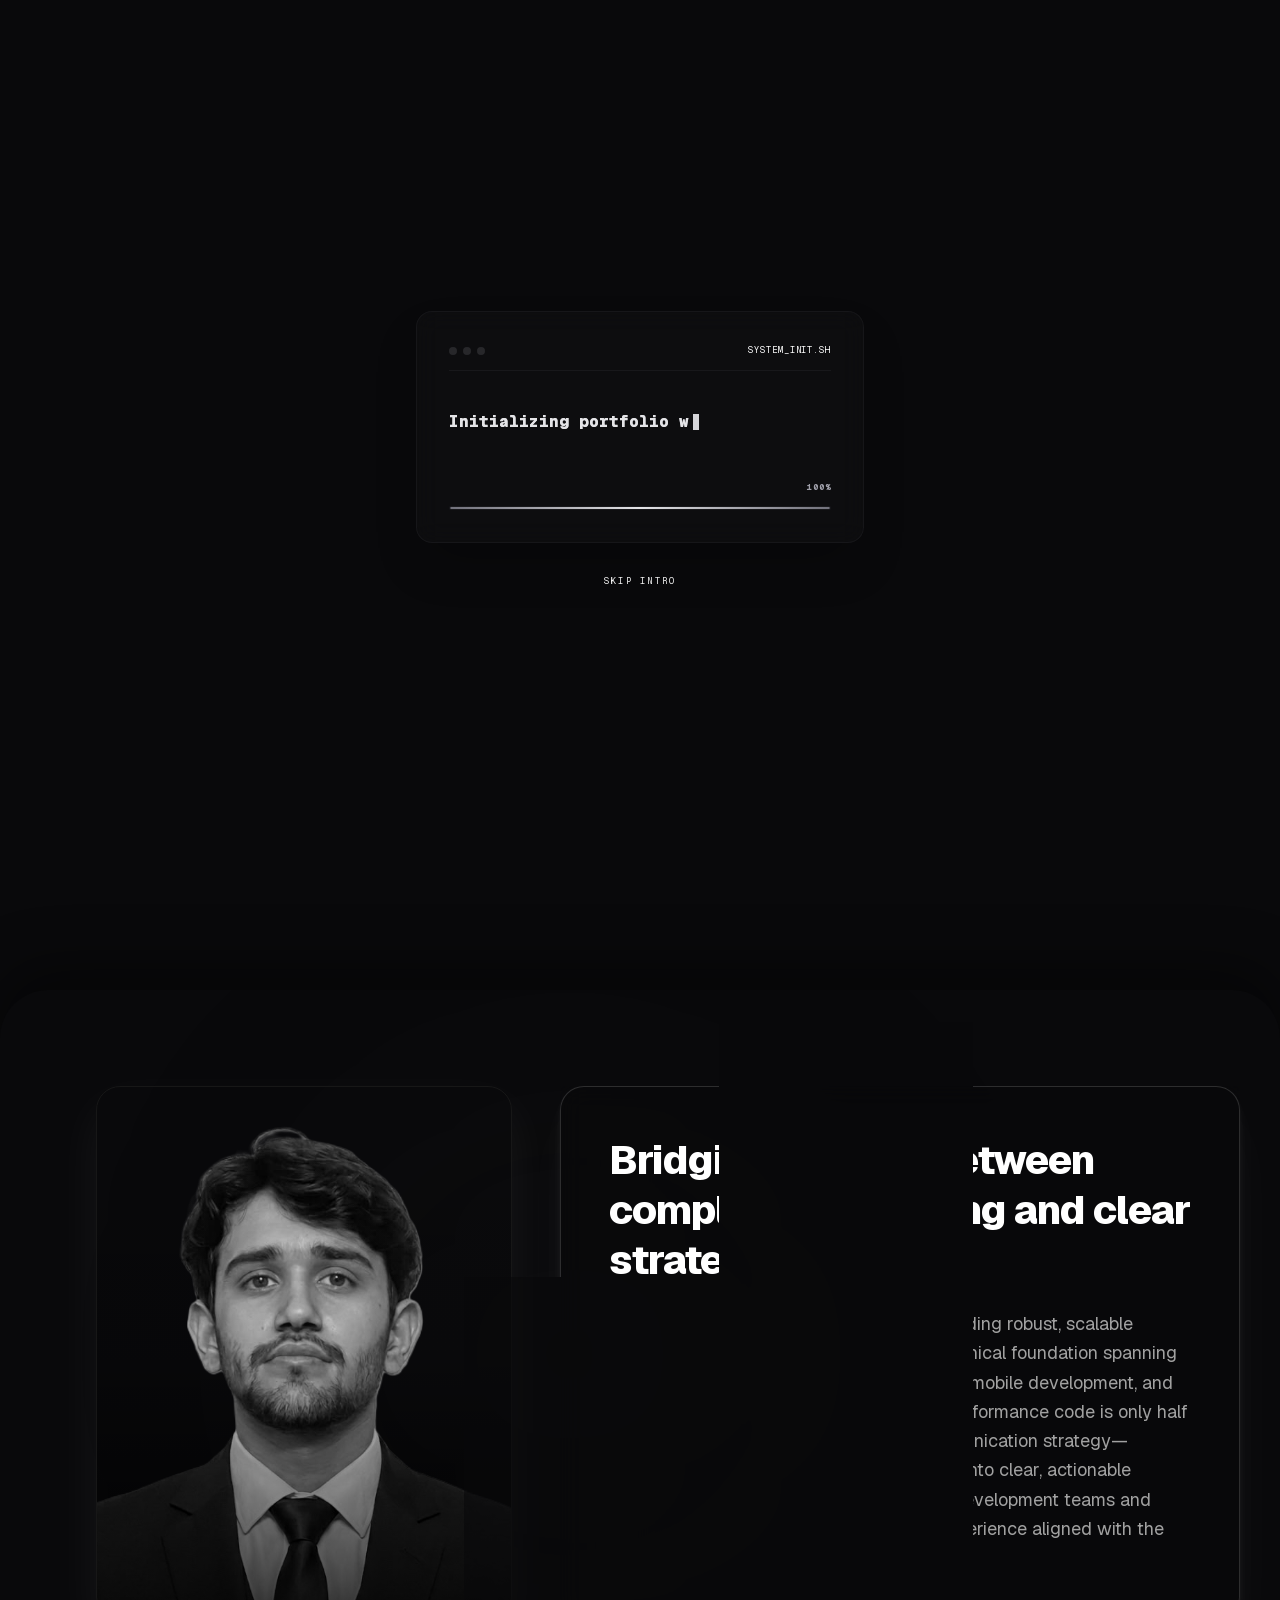
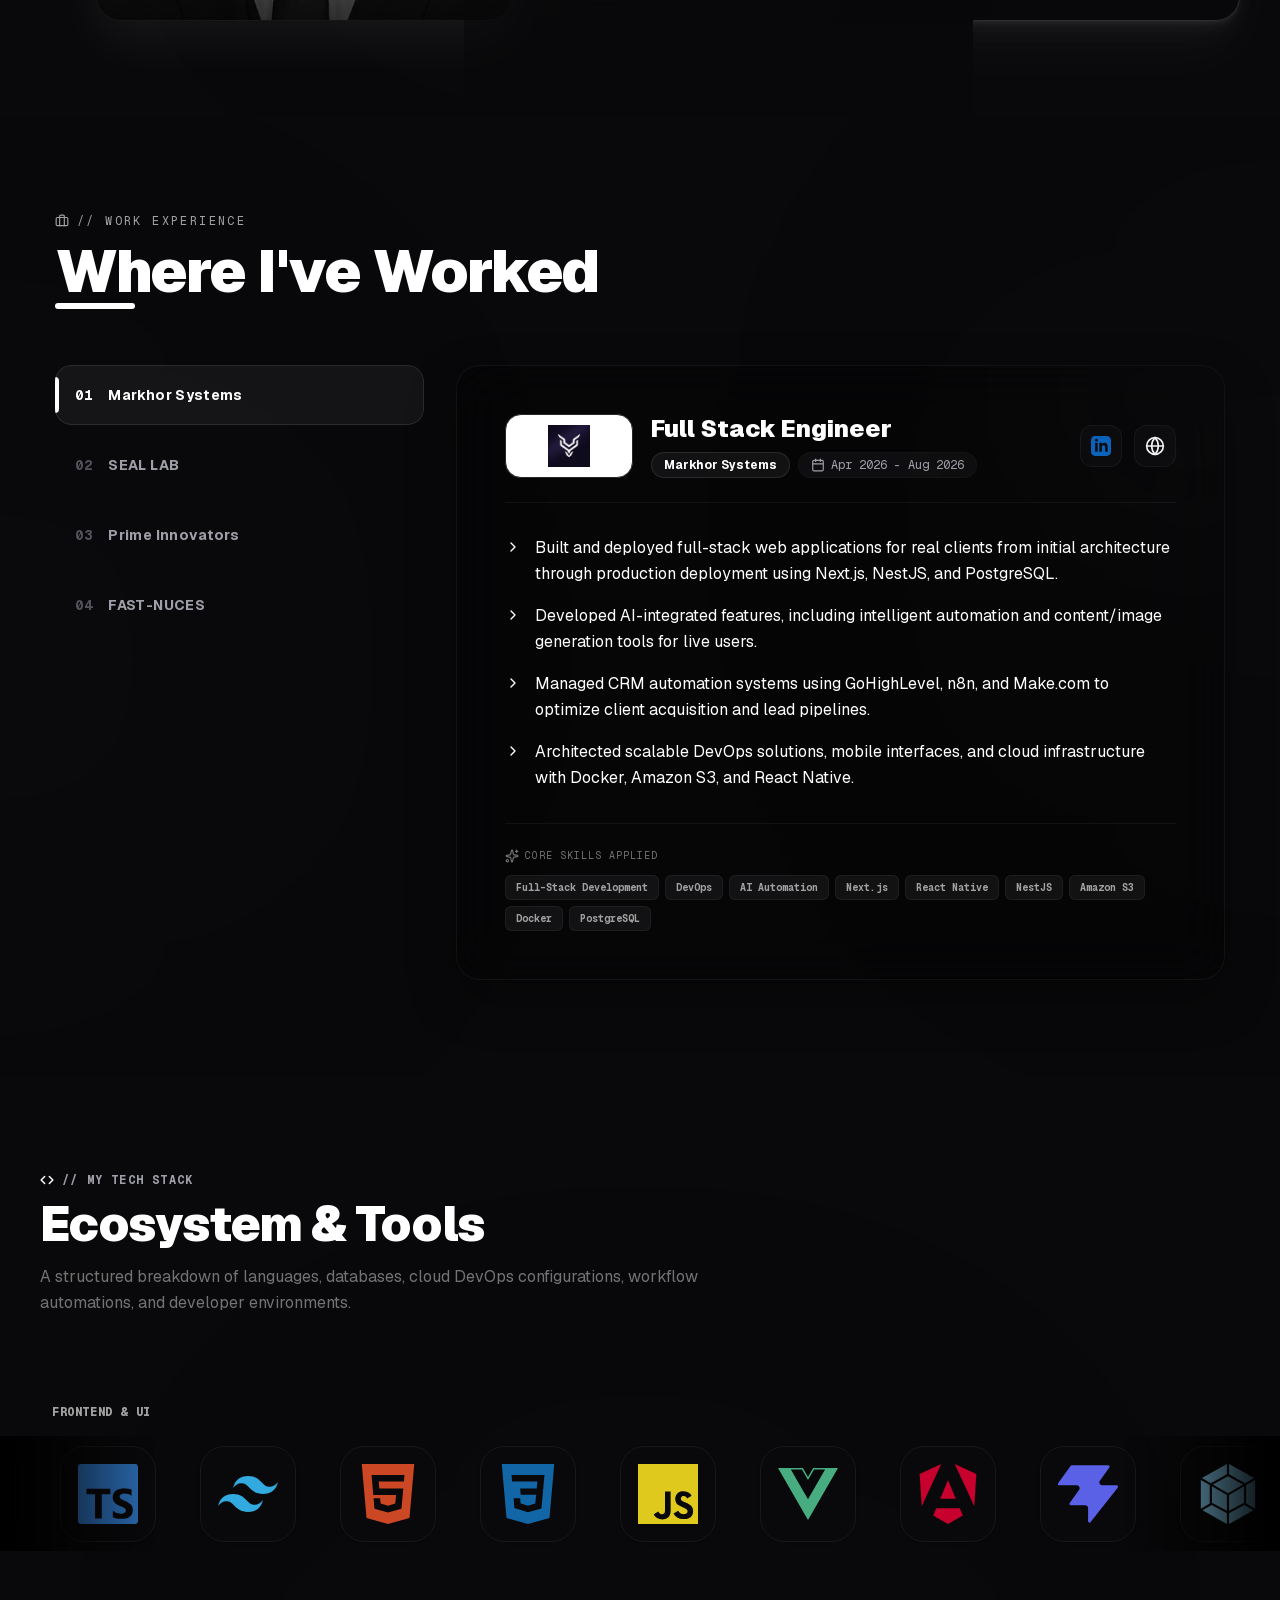
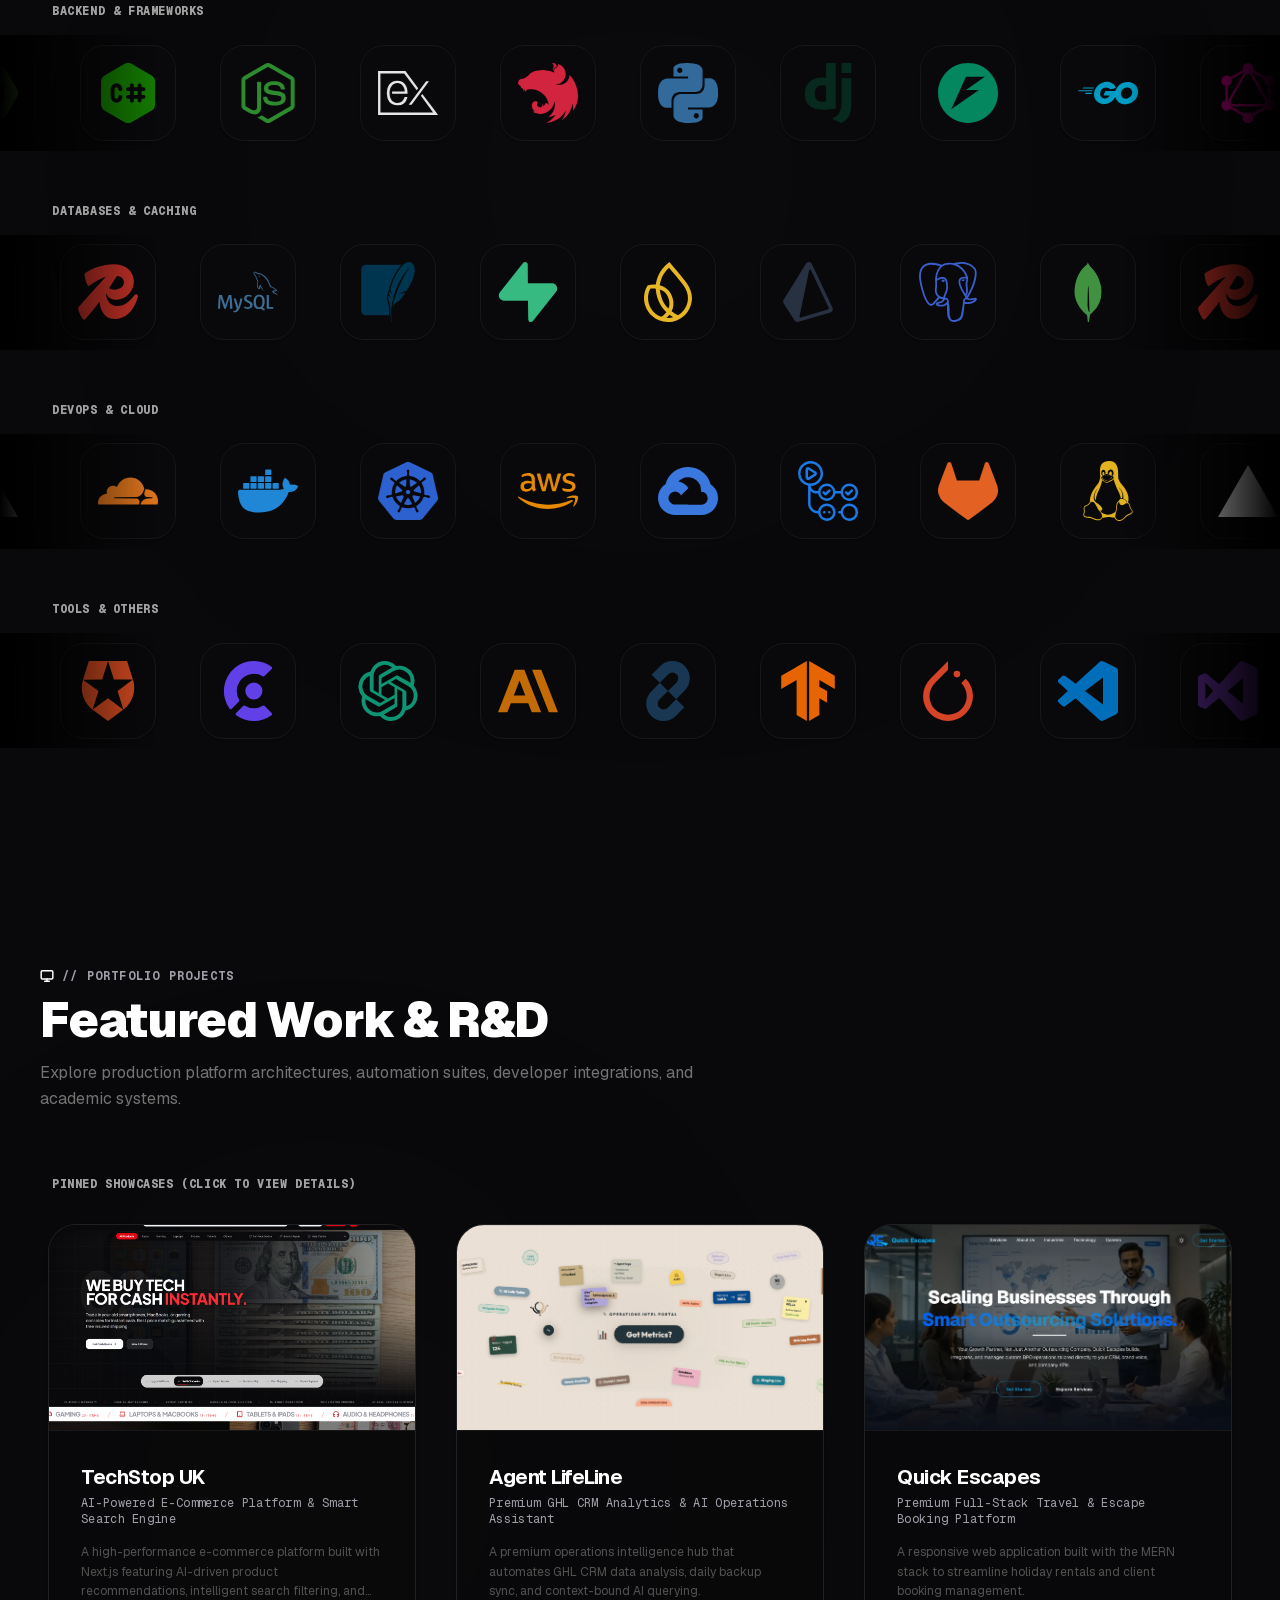
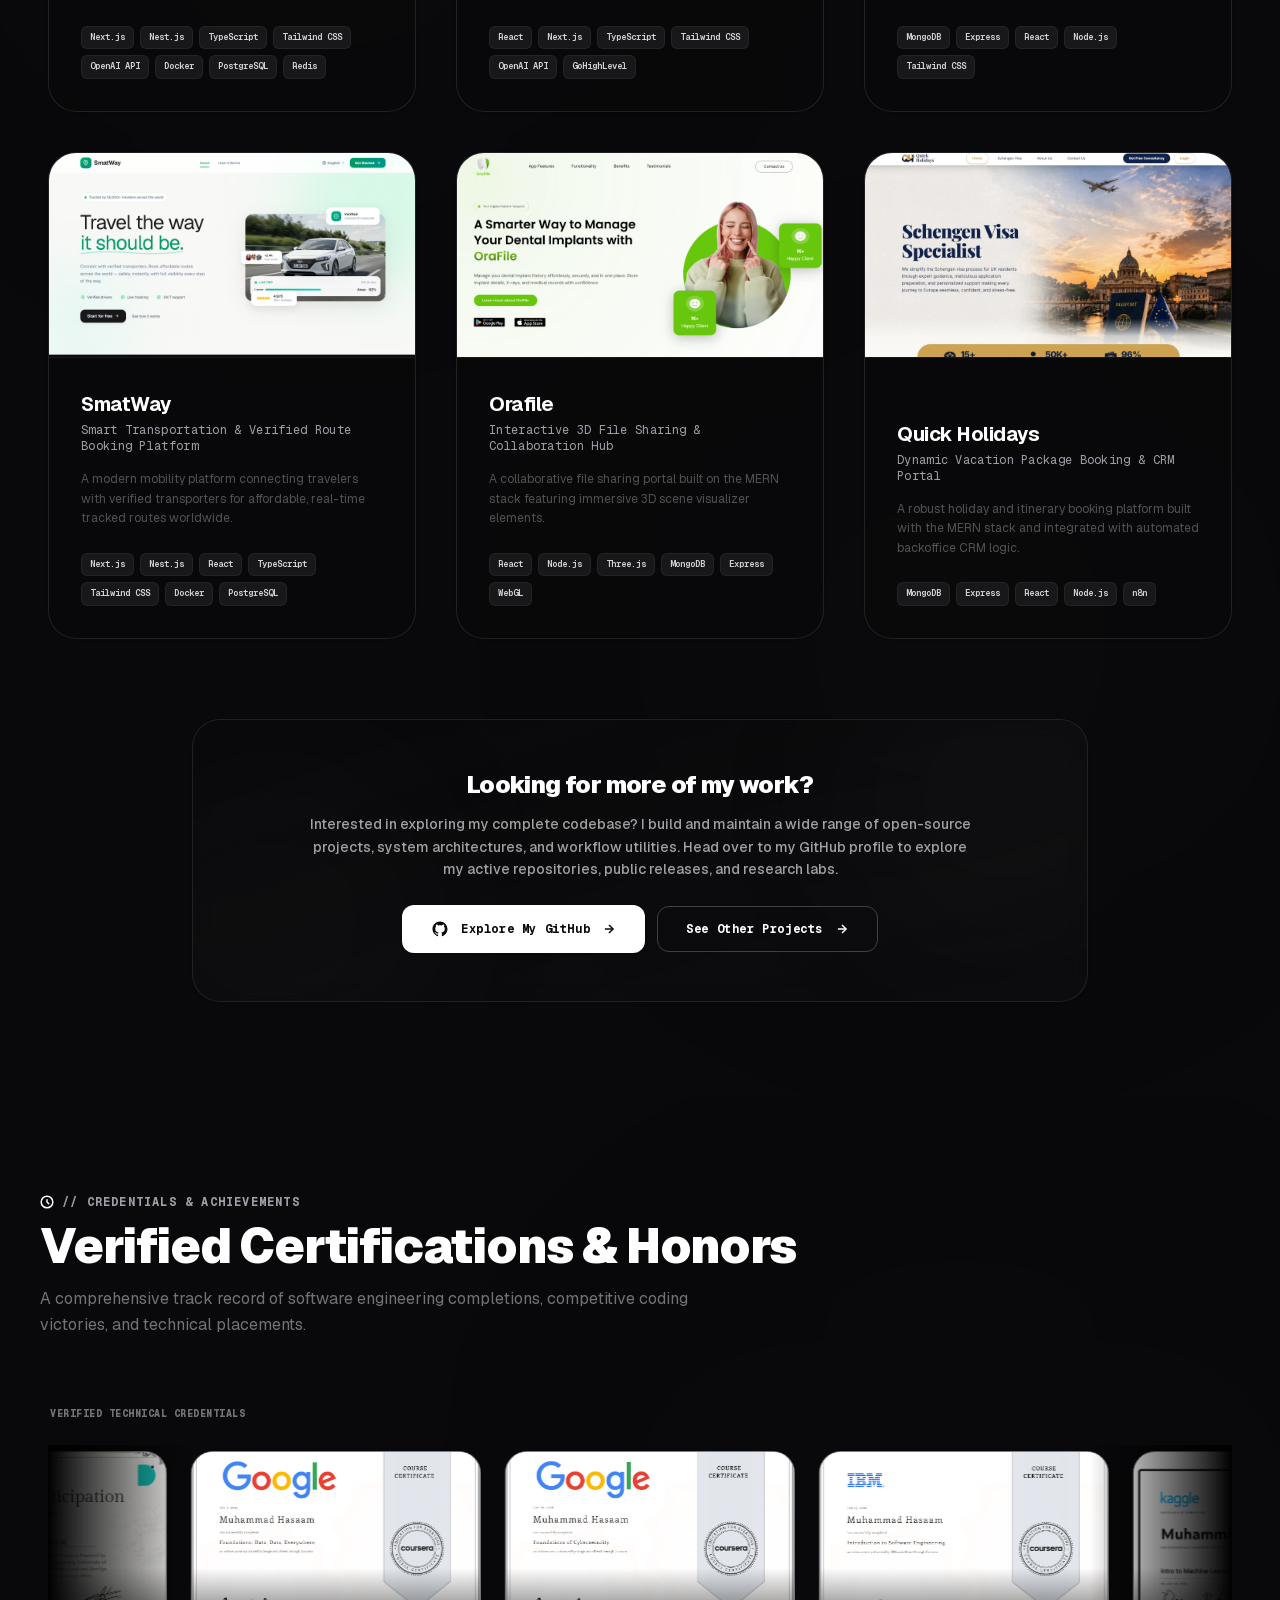
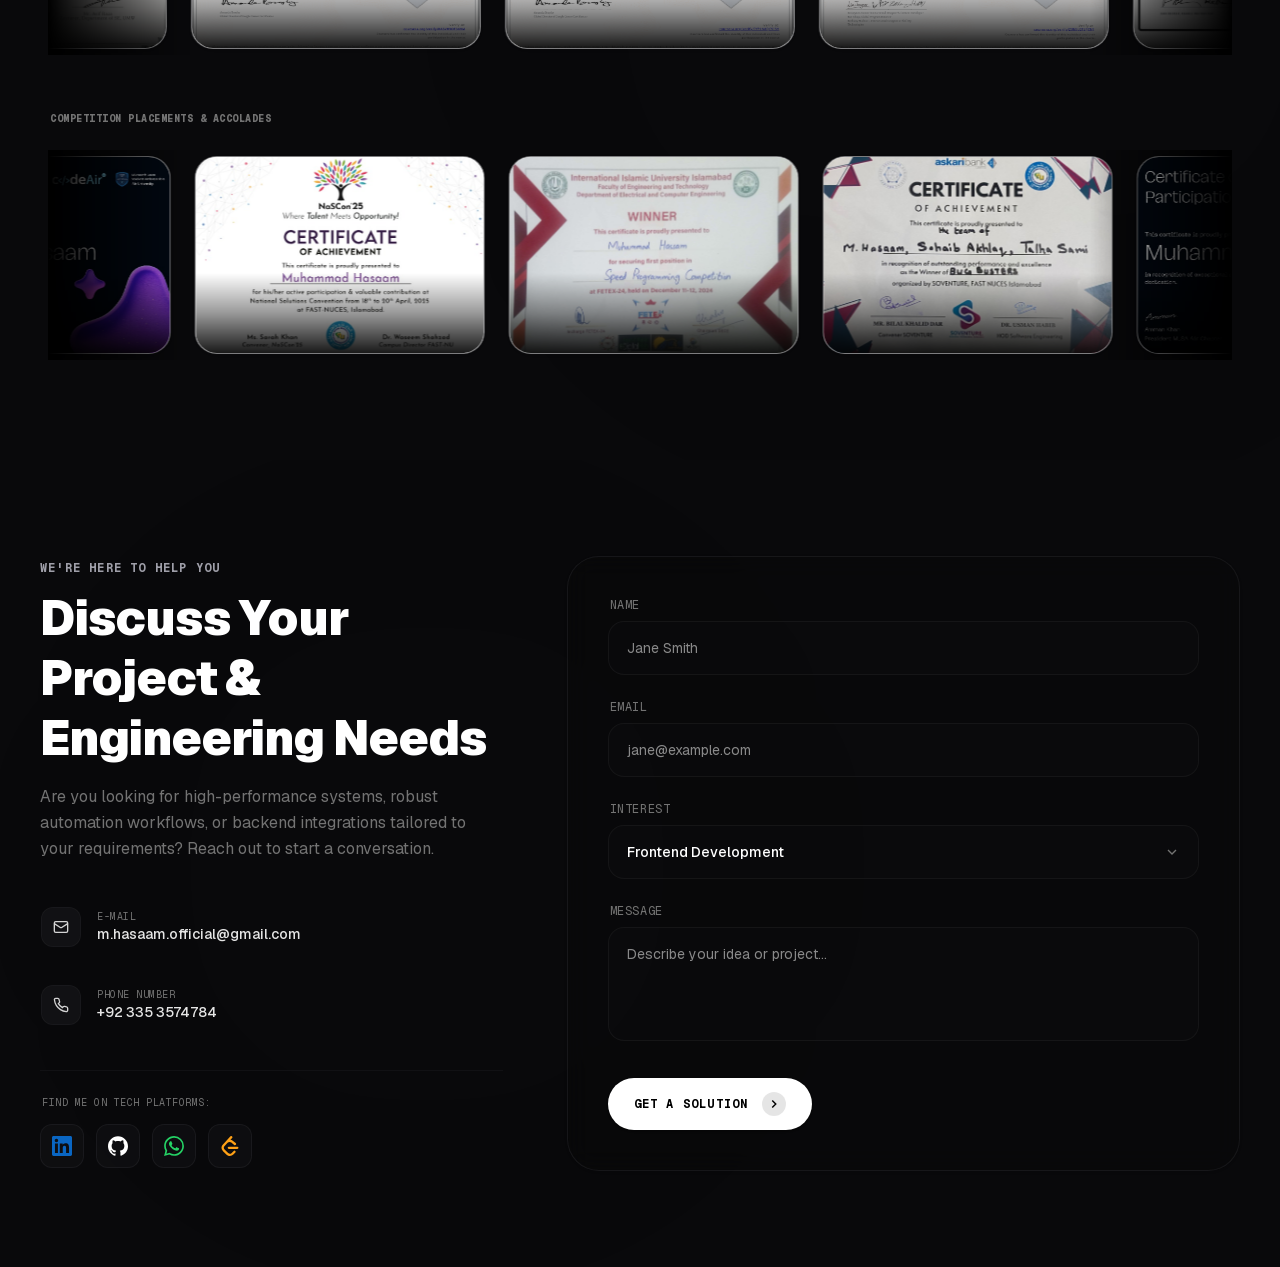
==== commit 7ffd3a12: "Deploy: 2026-11-15 15:26:30" ====
--- a/index.html
+++ b/index.html
@@ -1,4 +1,4 @@
-<!DOCTYPE html><html lang="en" class="geist_967664a6-module__4K9MCG__variable geist_mono_5ce8c3f-module__SSBbPG__variable h-full antialiased" data-scroll-behavior="smooth"><head><meta charSet="utf-8"/><link rel="preconnect" href="/" crossorigin=""/><meta name="viewport" content="width=device-width, initial-scale=1"/><link rel="preload" as="image" href="/assets/images/myself.png"/><link rel="stylesheet" href="/_next/static/chunks/0ldit63h53o8x.css" data-precedence="next"/><link rel="preload" as="script" fetchPriority="low" href="/_next/static/chunks/310vm2bl3xxpt.js"/><script src="/_next/static/chunks/0---th3y1p0ve.js" async=""></script><script src="/_next/static/chunks/3rxl-jt3pdxgx.js" async=""></script><script src="/_next/static/chunks/24vonj8wx89rr.js" async=""></script><script src="/_next/static/chunks/0paxexg6-m0de.js" async=""></script><script src="/_next/static/chunks/turbopack-2ee4ouryudytd.js" async=""></script><script src="/_next/static/chunks/3fshfb2wc7a_4.js" async=""></script><script src="/_next/static/chunks/41-d735q9gcax.js" async=""></script><script src="/_next/static/chunks/2axe7lbykiz8s.js" async=""></script><script src="/_next/static/chunks/14mrh2-p_w84d.js" async=""></script><script src="/_next/static/chunks/17tb2iluyvzyr.js" async=""></script><script src="/_next/static/chunks/2-fu3gtoy2tuf.js" async=""></script><meta name="next-size-adjust" content=""/><title>MUHAMMAD HASAAM | Portfolio</title><meta name="description" content="Muhammad Hasaam is a Full Stack Engineer, Automation Expert, and Mobile Developer specializing in building robust, scalable applications and bridging the gap between complex engineering and clear strategy."/><link rel="icon" href="/icon.svg?icon.2drpw85e7xstb.svg" sizes="any" type="image/svg+xml"/><script>
+<!DOCTYPE html><html lang="en" class="geist_967664a6-module__4K9MCG__variable geist_mono_5ce8c3f-module__SSBbPG__variable h-full antialiased" data-scroll-behavior="smooth"><head><meta charSet="utf-8"/><link rel="preconnect" href="/" crossorigin=""/><meta name="viewport" content="width=device-width, initial-scale=1"/><link rel="preload" as="image" href="/assets/images/myself.png"/><link rel="stylesheet" href="/_next/static/chunks/1-nq3dedygkwu.css" data-precedence="next"/><link rel="preload" as="script" fetchPriority="low" href="/_next/static/chunks/310vm2bl3xxpt.js"/><script src="/_next/static/chunks/0---th3y1p0ve.js" async=""></script><script src="/_next/static/chunks/3rxl-jt3pdxgx.js" async=""></script><script src="/_next/static/chunks/24vonj8wx89rr.js" async=""></script><script src="/_next/static/chunks/0paxexg6-m0de.js" async=""></script><script src="/_next/static/chunks/turbopack-2ee4ouryudytd.js" async=""></script><script src="/_next/static/chunks/3fshfb2wc7a_4.js" async=""></script><script src="/_next/static/chunks/41-d735q9gcax.js" async=""></script><script src="/_next/static/chunks/2axe7lbykiz8s.js" async=""></script><script src="/_next/static/chunks/14mrh2-p_w84d.js" async=""></script><script src="/_next/static/chunks/17tb2iluyvzyr.js" async=""></script><script src="/_next/static/chunks/2-fu3gtoy2tuf.js" async=""></script><meta name="next-size-adjust" content=""/><title>MUHAMMAD HASAAM | Portfolio</title><meta name="description" content="Muhammad Hasaam is a Full Stack Engineer, Automation Expert, and Mobile Developer specializing in building robust, scalable applications and bridging the gap between complex engineering and clear strategy."/><link rel="icon" href="/icon.svg?icon.31bj0k_s0arvl.svg" sizes="any" type="image/svg+xml"/><script>
               try {
                 const theme = localStorage.getItem('portfolio-theme') || 'dark';
                 if (theme === 'dark') {
@@ -7,4 +7,4 @@
                   document.documentElement.classList.remove('dark');
                 }
               } catch (_) {}
-            </script><script src="/_next/static/chunks/0cz1d0mv5g_q7.js" noModule=""></script></head><body class="min-h-full flex flex-col bg-background text-foreground transition-colors duration-300 selection:bg-foreground selection:text-background"><div hidden=""><!--$--><!--/$--></div><header class="fixed top-6 left-1/2 -translate-x-1/2 z-50 bg-white/80 dark:bg-black/70 border border-black/15 dark:border-white/40 backdrop-blur-md rounded-full p-2 pr-4 min-[1050px]:pr-8 flex items-center gap-6 min-[1050px]:gap-8 shadow-[0_10px_30px_rgba(0,0,0,0.15)] dark:shadow-[0_10px_30px_rgba(255,255,255,0.15)] transition-all duration-300 justify-between min-[1050px]:justify-start"><a href="#home" class="bg-black dark:bg-white rounded-full w-10 h-10 flex items-center justify-center cursor-pointer flex-shrink-0 select-none shadow-md"><span class="text-white dark:text-black font-mono font-bold text-lg select-none leading-none">&gt;_</span></a><nav class="hidden min-[1050px]:flex items-center gap-2"><a href="#home" class="relative rounded-full px-4 py-1.5 transition-all duration-200 select-none cursor-pointer flex items-center justify-center z-10 border border-transparent text-white dark:text-black"><div class="absolute inset-0 bg-black dark:bg-white rounded-full -z-10 shadow-sm"></div><div class="overflow-hidden relative flex flex-col pointer-events-none z-10 uppercase tracking-wider font-mono h-[22px]"><div class="h-full flex flex-col"><span class="font-bold text-xs md:text-sm h-full flex items-center shrink-0 leading-none whitespace-nowrap">HOME</span><span class="font-bold text-xs md:text-sm h-full flex items-center shrink-0 leading-none whitespace-nowrap">HOME</span></div></div></a><a href="#about" class="relative rounded-full px-4 py-1.5 transition-all duration-200 select-none cursor-pointer flex items-center justify-center z-10 border border-transparent text-neutral-500 hover:text-black dark:text-neutral-400 dark:hover:text-white"><div class="overflow-hidden relative flex flex-col pointer-events-none z-10 uppercase tracking-wider font-mono h-[22px]"><div class="h-full flex flex-col"><span class="font-bold text-xs md:text-sm h-full flex items-center shrink-0 leading-none whitespace-nowrap">ABOUT</span><span class="font-bold text-xs md:text-sm h-full flex items-center shrink-0 leading-none whitespace-nowrap">ABOUT</span></div></div></a><a href="#experience" class="relative rounded-full px-4 py-1.5 transition-all duration-200 select-none cursor-pointer flex items-center justify-center z-10 border border-transparent text-neutral-500 hover:text-black dark:text-neutral-400 dark:hover:text-white"><div class="overflow-hidden relative flex flex-col pointer-events-none z-10 uppercase tracking-wider font-mono h-[22px]"><div class="h-full flex flex-col"><span class="font-bold text-xs md:text-sm h-full flex items-center shrink-0 leading-none whitespace-nowrap">EXPERIENCE</span><span class="font-bold text-xs md:text-sm h-full flex items-center shrink-0 leading-none whitespace-nowrap">EXPERIENCE</span></div></div></a><a href="#tech-stack" class="relative rounded-full px-4 py-1.5 transition-all duration-200 select-none cursor-pointer flex items-center justify-center z-10 border border-transparent text-neutral-500 hover:text-black dark:text-neutral-400 dark:hover:text-white"><div class="overflow-hidden relative flex flex-col pointer-events-none z-10 uppercase tracking-wider font-mono h-[22px]"><div class="h-full flex flex-col"><span class="font-bold text-xs md:text-sm h-full flex items-center shrink-0 leading-none whitespace-nowrap">TECH STACK</span><span class="font-bold text-xs md:text-sm h-full flex items-center shrink-0 leading-none whitespace-nowrap">TECH STACK</span></div></div></a><a href="#projects" class="relative rounded-full px-4 py-1.5 transition-all duration-200 select-none cursor-pointer flex items-center justify-center z-10 border border-transparent text-neutral-500 hover:text-black dark:text-neutral-400 dark:hover:text-white"><div class="overflow-hidden relative flex flex-col pointer-events-none z-10 uppercase tracking-wider font-mono h-[22px]"><div class="h-full flex flex-col"><span class="font-bold text-xs md:text-sm h-full flex items-center shrink-0 leading-none whitespace-nowrap">PROJECTS</span><span class="font-bold text-xs md:text-sm h-full flex items-center shrink-0 leading-none whitespace-nowrap">PROJECTS</span></div></div></a><a href="#certifications" class="relative rounded-full px-4 py-1.5 transition-all duration-200 select-none cursor-pointer flex items-center justify-center z-10 border border-transparent text-neutral-500 hover:text-black dark:text-neutral-400 dark:hover:text-white"><div class="overflow-hidden relative flex flex-col pointer-events-none z-10 uppercase tracking-wider font-mono h-[22px]"><div class="h-full flex flex-col"><span class="font-bold text-xs md:text-sm h-full flex items-center shrink-0 leading-none whitespace-nowrap">CERTIFICATIONS</span><span class="font-bold text-xs md:text-sm h-full flex items-center shrink-0 leading-none whitespace-nowrap">CERTIFICATIONS</span></div></div></a><a href="#contact" class="relative rounded-full px-4 py-1.5 transition-all duration-200 select-none cursor-pointer flex items-center justify-center z-10 border border-transparent text-neutral-500 hover:text-black dark:text-neutral-400 dark:hover:text-white"><div class="overflow-hidden relative flex flex-col pointer-events-none z-10 uppercase tracking-wider font-mono h-[22px]"><div class="h-full flex flex-col"><span class="font-bold text-xs md:text-sm h-full flex items-center shrink-0 leading-none whitespace-nowrap">CONTACT US</span><span class="font-bold text-xs md:text-sm h-full flex items-center shrink-0 leading-none whitespace-nowrap">CONTACT US</span></div></div></a></nav><button class="text-neutral-500 hover:text-black dark:text-neutral-400 dark:hover:text-white p-2 rounded-full hover:bg-zinc-100 dark:hover:bg-neutral-800 transition-colors mr-1 cursor-pointer flex items-center justify-center" aria-label="Toggle theme"><svg xmlns="http://www.w3.org/2000/svg" width="24" height="24" viewBox="0 0 24 24" fill="none" stroke="currentColor" stroke-width="2" stroke-linecap="round" stroke-linejoin="round" class="lucide lucide-sun w-4 h-4" aria-hidden="true"><circle cx="12" cy="12" r="4"></circle><path d="M12 2v2"></path><path d="M12 20v2"></path><path d="m4.93 4.93 1.41 1.41"></path><path d="m17.66 17.66 1.41 1.41"></path><path d="M2 12h2"></path><path d="M20 12h2"></path><path d="m6.34 17.66-1.41 1.41"></path><path d="m19.07 4.93-1.41 1.41"></path></svg></button><button class="min-[1050px]:hidden text-black dark:text-white p-2 rounded-full hover:bg-zinc-100 dark:hover:bg-neutral-800 focus:outline-none z-50 transition-colors mr-1" aria-label="Toggle Navigation Menu"><div style="opacity:1;transform:none"><svg xmlns="http://www.w3.org/2000/svg" width="24" height="24" viewBox="0 0 24 24" fill="none" stroke="currentColor" stroke-width="2" stroke-linecap="round" stroke-linejoin="round" class="lucide lucide-menu w-5 h-5" aria-hidden="true"><path d="M4 5h16"></path><path d="M4 12h16"></path><path d="M4 19h16"></path></svg></div></button></header><div class="flex-1 flex flex-col"><main class="w-full bg-transparent"><div class="fixed inset-0 z-50 flex flex-col items-center justify-center bg-zinc-950 text-white font-mono" style="opacity:1"><div class="max-w-lg w-full px-8 flex flex-col items-center"><div class="w-full bg-zinc-900/30 border border-zinc-800/40 rounded-2xl p-6 md:p-8 backdrop-blur-md shadow-2xl relative overflow-hidden flex flex-col gap-6.5"><div class="flex items-center justify-between border-b border-zinc-900 pb-3"><div class="flex gap-1.5"><span class="w-2 h-2 rounded-full bg-zinc-800"></span><span class="w-2 h-2 rounded-full bg-zinc-800"></span><span class="w-2 h-2 rounded-full bg-zinc-800"></span></div><span class="text-[9px] uppercase tracking-widest text-zinc-550">system_init.sh</span></div><div class="min-h-[50px] flex items-center justify-start py-2"><h1 class="text-sm md:text-base font-extrabold tracking-normal text-zinc-200 bg-gradient-to-r from-zinc-100 to-zinc-400 bg-clip-text text-transparent leading-relaxed select-none font-mono"><span class="inline-block w-1.5 h-4 ml-1 bg-zinc-300 animate-pulse align-middle"></span></h1></div><div class="space-y-3 mt-2"><div class="flex items-center justify-between text-[9px] tracking-widest text-zinc-550 font-bold uppercase font-mono"><span>Fetching configuration...</span><span class="text-zinc-400">20<!-- -->%</span></div><div class="w-full bg-zinc-900/80 rounded-full h-1 overflow-hidden border border-zinc-800/20 relative"><div class="h-full bg-gradient-to-r from-zinc-500 via-zinc-200 to-zinc-500 rounded-full shadow-[0_0_10px_rgba(255,255,255,0.2)]" style="width:0%"></div></div></div></div><button class="mt-8 text-[9px] text-zinc-605 hover:text-zinc-400 transition-colors uppercase tracking-[0.25em] cursor-pointer hover:underline">Skip Intro</button></div></div><div class="relative md:h-[220vh]"><section id="home" class="relative md:sticky md:top-0 z-0 w-full min-h-screen h-screen overflow-hidden flex flex-col items-center justify-end pb-8 sm:pb-12 text-center px-4 bg-black text-white"><div class="absolute inset-0 w-full h-full flex items-start justify-center pointer-events-none select-none overflow-hidden pt-16 sm:pt-12 md:pt-8"><div class="relative w-[450px] sm:w-[580px] md:w-[680px] lg:w-[760px] h-[78vh] sm:h-[82vh] md:h-[85vh]"><img src="/assets/images/myself.png" alt="MUHAMMAD HASAAM" class="w-full h-full object-cover object-top filter grayscale contrast-95 brightness-125 transition-all duration-300"/><div class="absolute inset-0 bg-gradient-to-t from-black via-transparent to-black/30"></div><div class="absolute inset-0 bg-[radial-gradient(circle_at_center,transparent_55%,#000000_92%)]"></div></div></div><div class="relative z-10 flex flex-col items-center justify-center pointer-events-none select-none w-full max-w-6xl mx-auto space-y-3 mb-4"><h1 class="font-bold text-2xl sm:text-4xl md:text-5xl lg:text-6xl xl:text-7xl 2xl:text-8xl tracking-tight uppercase leading-none text-white drop-shadow-[0_10px_35px_rgba(0,0,0,0.95)] pointer-events-auto whitespace-nowrap px-2" style="opacity:0;transform:translateY(30px)">I AM <!-- -->MUHAMMAD HASAAM</h1><div class="text-sm sm:text-xl md:text-2xl font-light tracking-wide text-zinc-300 pointer-events-auto font-sans max-w-3xl" style="opacity:0;transform:translateY(20px)">Full Stack Engineer, Automation Expert &amp; Developer</div></div><div class="relative z-10 flex flex-col items-center gap-1.5 pointer-events-auto cursor-pointer pt-1" style="opacity:0;transform:translateY(10px)"><div class="w-5 h-9 rounded-full border-2 border-zinc-500/80 flex items-start justify-center p-1 backdrop-blur-sm"><div class="w-1.5 h-2 rounded-full bg-white"></div></div><span class="text-[9px] uppercase font-mono tracking-[0.3em] text-zinc-400 font-semibold">SCROLL</span></div></section></div><!--$!--><template data-dgst="BAILOUT_TO_CLIENT_SIDE_RENDERING"></template><div class="max-w-7xl mx-auto px-6 py-24 min-h-[500px] bg-neutral-100/20 dark:bg-zinc-900/10 animate-pulse rounded-3xl"></div><!--/$--><!--$!--><template data-dgst="BAILOUT_TO_CLIENT_SIDE_RENDERING"></template><div class="max-w-7xl mx-auto px-6 py-24 min-h-[400px] bg-neutral-100/20 dark:bg-zinc-900/10 animate-pulse rounded-3xl"></div><!--/$--><!--$!--><template data-dgst="BAILOUT_TO_CLIENT_SIDE_RENDERING"></template><div class="max-w-7xl mx-auto px-6 py-24 min-h-[400px] bg-neutral-100/20 dark:bg-zinc-900/10 animate-pulse rounded-3xl"></div><!--/$--><!--$!--><template data-dgst="BAILOUT_TO_CLIENT_SIDE_RENDERING"></template><div class="max-w-7xl mx-auto px-6 py-24 min-h-[600px] bg-neutral-100/20 dark:bg-zinc-900/10 animate-pulse rounded-3xl"></div><!--/$--><!--$!--><template data-dgst="BAILOUT_TO_CLIENT_SIDE_RENDERING"></template><div class="max-w-7xl mx-auto px-6 py-24 min-h-[300px] bg-neutral-100/20 dark:bg-zinc-900/10 animate-pulse rounded-3xl"></div><!--/$--><!--$!--><template data-dgst="BAILOUT_TO_CLIENT_SIDE_RENDERING"></template><div class="max-w-7xl mx-auto px-6 py-24 min-h-[400px] bg-neutral-100/20 dark:bg-zinc-900/10 animate-pulse rounded-3xl"></div><!--/$--></main><!--$--><!--/$--></div><script src="/_next/static/chunks/310vm2bl3xxpt.js" id="_R_" async=""></script><script>(self.__next_f=self.__next_f||[]).push([0])</script><script>self.__next_f.push([1,"1:\"$Sreact.fragment\"\n2:I[3265,[\"/_next/static/chunks/3fshfb2wc7a_4.js\",\"/_next/static/chunks/41-d735q9gcax.js\",\"/_next/static/chunks/2axe7lbykiz8s.js\",\"/_next/static/chunks/14mrh2-p_w84d.js\"],\"default\"]\n3:I[39756,[\"/_next/static/chunks/3fshfb2wc7a_4.js\",\"/_next/static/chunks/41-d735q9gcax.js\",\"/_next/static/chunks/2axe7lbykiz8s.js\",\"/_next/static/chunks/14mrh2-p_w84d.js\"],\"default\"]\n4:I[37457,[\"/_next/static/chunks/3fshfb2wc7a_4.js\",\"/_next/static/chunks/41-d735q9gcax.js\",\"/_next/static/chunks/2axe7lbykiz8s.js\",\"/_next/static/chunks/14mrh2-p_w84d.js\"],\"default\"]\n5:I[29306,[\"/_next/static/chunks/3fshfb2wc7a_4.js\",\"/_next/static/chunks/41-d735q9gcax.js\",\"/_next/static/chunks/2axe7lbykiz8s.js\",\"/_next/static/chunks/14mrh2-p_w84d.js\",\"/_next/static/chunks/17tb2iluyvzyr.js\"],\"default\"]\n6:I[47257,[\"/_next/static/chunks/3fshfb2wc7a_4.js\",\"/_next/static/chunks/41-d735q9gcax.js\",\"/_next/static/chunks/2axe7lbykiz8s.js\",\"/_next/static/chunks/14mrh2-p_w84d.js\"],\"ClientPageRoot\"]\n7:I[52683,[\"/_next/static/chunks/3fshfb2wc7a_4.js\",\"/_next/static/chunks/41-d735q9gcax.js\",\"/_next/static/chunks/2axe7lbykiz8s.js\",\"/_next/static/chunks/14mrh2-p_w84d.js\",\"/_next/static/chunks/2-fu3gtoy2tuf.js\"],\"default\"]\na:I[97367,[\"/_next/static/chunks/3fshfb2wc7a_4.js\",\"/_next/static/chunks/41-d735q9gcax.js\",\"/_next/static/chunks/2axe7lbykiz8s.js\",\"/_next/static/chunks/14mrh2-p_w84d.js\"],\"OutletBoundary\"]\nb:\"$Sreact.suspense\"\nd:I[97367,[\"/_next/static/chunks/3fshfb2wc7a_4.js\",\"/_next/static/chunks/41-d735q9gcax.js\",\"/_next/static/chunks/2axe7lbykiz8s.js\",\"/_next/static/chunks/14mrh2-p_w84d.js\"],\"ViewportBoundary\"]\nf:I[97367,[\"/_next/static/chunks/3fshfb2wc7a_4.js\",\"/_next/static/chunks/41-d735q9gcax.js\",\"/_next/static/chunks/2axe7lbykiz8s.js\",\"/_next/static/chunks/14mrh2-p_w84d.js\"],\"MetadataBoundary\"]\n11:I[68027,[\"/_next/static/chunks/3fshfb2wc7a_4.js\",\"/_next/static/chunks/41-d735q9gcax.js\",\"/_next/static/chunks/2axe7lbykiz8s.js\",\"/_next/static/chunks/14mrh2-p_w84d.js\"],\"default\",1]\n:HL[\"/_next/static/chunks/0ldit63h53o8x.css\",\"style\"]\n:HC[\"/\",\"\"]\n"])</script><script>self.__next_f.push([1,"0:{\"P\":null,\"c\":[\"\",\"\"],\"q\":\"\",\"i\":false,\"f\":[[[\"\",{\"children\":[\"__PAGE__\",{}]},\"$undefined\",\"$undefined\",16],[[\"$\",\"$1\",\"c\",{\"children\":[[[\"$\",\"link\",\"0\",{\"rel\":\"stylesheet\",\"href\":\"/_next/static/chunks/0ldit63h53o8x.css\",\"precedence\":\"next\",\"crossOrigin\":\"$undefined\",\"nonce\":\"$undefined\"}],[\"$\",\"script\",\"script-0\",{\"src\":\"/_next/static/chunks/3fshfb2wc7a_4.js\",\"async\":true,\"nonce\":\"$undefined\"}],[\"$\",\"script\",\"script-1\",{\"src\":\"/_next/static/chunks/41-d735q9gcax.js\",\"async\":true,\"nonce\":\"$undefined\"}],[\"$\",\"script\",\"script-2\",{\"src\":\"/_next/static/chunks/2axe7lbykiz8s.js\",\"async\":true,\"nonce\":\"$undefined\"}],[\"$\",\"script\",\"script-3\",{\"src\":\"/_next/static/chunks/14mrh2-p_w84d.js\",\"async\":true,\"nonce\":\"$undefined\"}]],[\"$\",\"html\",null,{\"lang\":\"en\",\"className\":\"geist_967664a6-module__4K9MCG__variable geist_mono_5ce8c3f-module__SSBbPG__variable h-full antialiased\",\"suppressHydrationWarning\":true,\"data-scroll-behavior\":\"smooth\",\"children\":[[\"$\",\"head\",null,{\"children\":[\"$\",\"script\",null,{\"dangerouslySetInnerHTML\":{\"__html\":\"\\n              try {\\n                const theme = localStorage.getItem('portfolio-theme') || 'dark';\\n                if (theme === 'dark') {\\n                  document.documentElement.classList.add('dark');\\n                } else {\\n                  document.documentElement.classList.remove('dark');\\n                }\\n              } catch (_) {}\\n            \"}}]}],[\"$\",\"body\",null,{\"className\":\"min-h-full flex flex-col bg-background text-foreground transition-colors duration-300 selection:bg-foreground selection:text-background\",\"children\":[[\"$\",\"$L2\",null,{}],[\"$\",\"div\",null,{\"className\":\"flex-1 flex flex-col\",\"children\":[\"$\",\"$L3\",null,{\"parallelRouterKey\":\"children\",\"error\":\"$undefined\",\"errorStyles\":\"$undefined\",\"errorScripts\":\"$undefined\",\"template\":[\"$\",\"$L4\",null,{}],\"templateStyles\":\"$undefined\",\"templateScripts\":\"$undefined\",\"notFound\":[[\"$\",\"$L5\",null,{}],[]],\"forbidden\":\"$undefined\",\"unauthorized\":\"$undefined\"}]}]]}]]}]]}],{\"children\":[[\"$\",\"$1\",\"c\",{\"children\":[[\"$\",\"$L6\",null,{\"Component\":\"$7\",\"serverProvidedParams\":{\"searchParams\":{},\"params\":{},\"promises\":[\"$@8\",\"$@9\"]}}],[[\"$\",\"script\",\"script-0\",{\"src\":\"/_next/static/chunks/2-fu3gtoy2tuf.js\",\"async\":true,\"nonce\":\"$undefined\"}]],[\"$\",\"$La\",null,{\"children\":[\"$\",\"$b\",null,{\"name\":\"Next.MetadataOutlet\",\"children\":\"$@c\"}]}]]}],{},null,false,null]},null,false,null],[\"$\",\"$1\",\"h\",{\"children\":[null,[\"$\",\"$Ld\",null,{\"children\":\"$Le\"}],[\"$\",\"div\",null,{\"hidden\":true,\"children\":[\"$\",\"$Lf\",null,{\"children\":[\"$\",\"$b\",null,{\"name\":\"Next.Metadata\",\"children\":\"$L10\"}]}]}],[\"$\",\"meta\",null,{\"name\":\"next-size-adjust\",\"content\":\"\"}]]}],false]],\"m\":\"$undefined\",\"G\":[\"$11\",[[\"$\",\"link\",\"0\",{\"rel\":\"stylesheet\",\"href\":\"/_next/static/chunks/0ldit63h53o8x.css\",\"precedence\":\"next\",\"crossOrigin\":\"$undefined\",\"nonce\":\"$undefined\"}]]],\"S\":true,\"h\":null,\"s\":\"$undefined\",\"l\":\"$undefined\",\"p\":\"$undefined\",\"d\":\"$undefined\",\"b\":\"nt8eZT-7wWQ1_QkNuVeZO\"}\n"])</script><script>self.__next_f.push([1,"8:{}\n9:\"$0:f:0:1:1:children:0:props:children:0:props:serverProvidedParams:params\"\n"])</script><script>self.__next_f.push([1,"e:[[\"$\",\"meta\",\"0\",{\"charSet\":\"utf-8\"}],[\"$\",\"meta\",\"1\",{\"name\":\"viewport\",\"content\":\"width=device-width, initial-scale=1\"}]]\n"])</script><script>self.__next_f.push([1,"12:I[27201,[\"/_next/static/chunks/3fshfb2wc7a_4.js\",\"/_next/static/chunks/41-d735q9gcax.js\",\"/_next/static/chunks/2axe7lbykiz8s.js\",\"/_next/static/chunks/14mrh2-p_w84d.js\"],\"IconMark\"]\nc:null\n10:[[\"$\",\"title\",\"0\",{\"children\":\"MUHAMMAD HASAAM | Portfolio\"}],[\"$\",\"meta\",\"1\",{\"name\":\"description\",\"content\":\"Muhammad Hasaam is a Full Stack Engineer, Automation Expert, and Mobile Developer specializing in building robust, scalable applications and bridging the gap between complex engineering and clear strategy.\"}],[\"$\",\"link\",\"2\",{\"rel\":\"icon\",\"href\":\"/icon.svg?icon.2drpw85e7xstb.svg\",\"sizes\":\"any\",\"type\":\"image/svg+xml\"}],[\"$\",\"$L12\",\"3\",{}]]\n"])</script></body></html>+            </script><script src="/_next/static/chunks/0cz1d0mv5g_q7.js" noModule=""></script></head><body class="min-h-full flex flex-col bg-background text-foreground transition-colors duration-300 selection:bg-foreground selection:text-background"><div hidden=""><!--$--><!--/$--></div><header class="fixed top-6 left-1/2 -translate-x-1/2 z-50 bg-white/80 dark:bg-black/70 border border-black/15 dark:border-white/40 backdrop-blur-md rounded-full p-2 pr-4 min-[1050px]:pr-8 flex items-center gap-6 min-[1050px]:gap-8 shadow-[0_10px_30px_rgba(0,0,0,0.15)] dark:shadow-[0_10px_30px_rgba(255,255,255,0.15)] transition-all duration-300 justify-between min-[1050px]:justify-start"><a href="#home" class="bg-black dark:bg-white rounded-full w-10 h-10 flex items-center justify-center cursor-pointer flex-shrink-0 select-none shadow-md"><span class="text-white dark:text-black font-mono font-bold text-lg select-none leading-none">&gt;_</span></a><nav class="hidden min-[1050px]:flex items-center gap-2"><a href="#home" class="relative rounded-full px-4 py-1.5 transition-all duration-200 select-none cursor-pointer flex items-center justify-center z-10 border border-transparent text-white dark:text-black"><div class="absolute inset-0 bg-black dark:bg-white rounded-full -z-10 shadow-sm"></div><div class="overflow-hidden relative flex flex-col pointer-events-none z-10 uppercase tracking-wider font-mono h-[22px]"><div class="h-full flex flex-col"><span class="font-bold text-xs md:text-sm h-full flex items-center shrink-0 leading-none whitespace-nowrap">HOME</span><span class="font-bold text-xs md:text-sm h-full flex items-center shrink-0 leading-none whitespace-nowrap">HOME</span></div></div></a><a href="#about" class="relative rounded-full px-4 py-1.5 transition-all duration-200 select-none cursor-pointer flex items-center justify-center z-10 border border-transparent text-neutral-500 hover:text-black dark:text-neutral-400 dark:hover:text-white"><div class="overflow-hidden relative flex flex-col pointer-events-none z-10 uppercase tracking-wider font-mono h-[22px]"><div class="h-full flex flex-col"><span class="font-bold text-xs md:text-sm h-full flex items-center shrink-0 leading-none whitespace-nowrap">ABOUT</span><span class="font-bold text-xs md:text-sm h-full flex items-center shrink-0 leading-none whitespace-nowrap">ABOUT</span></div></div></a><a href="#experience" class="relative rounded-full px-4 py-1.5 transition-all duration-200 select-none cursor-pointer flex items-center justify-center z-10 border border-transparent text-neutral-500 hover:text-black dark:text-neutral-400 dark:hover:text-white"><div class="overflow-hidden relative flex flex-col pointer-events-none z-10 uppercase tracking-wider font-mono h-[22px]"><div class="h-full flex flex-col"><span class="font-bold text-xs md:text-sm h-full flex items-center shrink-0 leading-none whitespace-nowrap">EXPERIENCE</span><span class="font-bold text-xs md:text-sm h-full flex items-center shrink-0 leading-none whitespace-nowrap">EXPERIENCE</span></div></div></a><a href="#tech-stack" class="relative rounded-full px-4 py-1.5 transition-all duration-200 select-none cursor-pointer flex items-center justify-center z-10 border border-transparent text-neutral-500 hover:text-black dark:text-neutral-400 dark:hover:text-white"><div class="overflow-hidden relative flex flex-col pointer-events-none z-10 uppercase tracking-wider font-mono h-[22px]"><div class="h-full flex flex-col"><span class="font-bold text-xs md:text-sm h-full flex items-center shrink-0 leading-none whitespace-nowrap">TECH STACK</span><span class="font-bold text-xs md:text-sm h-full flex items-center shrink-0 leading-none whitespace-nowrap">TECH STACK</span></div></div></a><a href="#projects" class="relative rounded-full px-4 py-1.5 transition-all duration-200 select-none cursor-pointer flex items-center justify-center z-10 border border-transparent text-neutral-500 hover:text-black dark:text-neutral-400 dark:hover:text-white"><div class="overflow-hidden relative flex flex-col pointer-events-none z-10 uppercase tracking-wider font-mono h-[22px]"><div class="h-full flex flex-col"><span class="font-bold text-xs md:text-sm h-full flex items-center shrink-0 leading-none whitespace-nowrap">PROJECTS</span><span class="font-bold text-xs md:text-sm h-full flex items-center shrink-0 leading-none whitespace-nowrap">PROJECTS</span></div></div></a><a href="#certifications" class="relative rounded-full px-4 py-1.5 transition-all duration-200 select-none cursor-pointer flex items-center justify-center z-10 border border-transparent text-neutral-500 hover:text-black dark:text-neutral-400 dark:hover:text-white"><div class="overflow-hidden relative flex flex-col pointer-events-none z-10 uppercase tracking-wider font-mono h-[22px]"><div class="h-full flex flex-col"><span class="font-bold text-xs md:text-sm h-full flex items-center shrink-0 leading-none whitespace-nowrap">CERTIFICATIONS</span><span class="font-bold text-xs md:text-sm h-full flex items-center shrink-0 leading-none whitespace-nowrap">CERTIFICATIONS</span></div></div></a><a href="#contact" class="relative rounded-full px-4 py-1.5 transition-all duration-200 select-none cursor-pointer flex items-center justify-center z-10 border border-transparent text-neutral-500 hover:text-black dark:text-neutral-400 dark:hover:text-white"><div class="overflow-hidden relative flex flex-col pointer-events-none z-10 uppercase tracking-wider font-mono h-[22px]"><div class="h-full flex flex-col"><span class="font-bold text-xs md:text-sm h-full flex items-center shrink-0 leading-none whitespace-nowrap">CONTACT US</span><span class="font-bold text-xs md:text-sm h-full flex items-center shrink-0 leading-none whitespace-nowrap">CONTACT US</span></div></div></a></nav><button class="text-neutral-500 hover:text-black dark:text-neutral-400 dark:hover:text-white p-2 rounded-full hover:bg-zinc-100 dark:hover:bg-neutral-800 transition-colors mr-1 cursor-pointer flex items-center justify-center" aria-label="Toggle theme"><svg xmlns="http://www.w3.org/2000/svg" width="24" height="24" viewBox="0 0 24 24" fill="none" stroke="currentColor" stroke-width="2" stroke-linecap="round" stroke-linejoin="round" class="lucide lucide-sun w-4 h-4" aria-hidden="true"><circle cx="12" cy="12" r="4"></circle><path d="M12 2v2"></path><path d="M12 20v2"></path><path d="m4.93 4.93 1.41 1.41"></path><path d="m17.66 17.66 1.41 1.41"></path><path d="M2 12h2"></path><path d="M20 12h2"></path><path d="m6.34 17.66-1.41 1.41"></path><path d="m19.07 4.93-1.41 1.41"></path></svg></button><button class="min-[1050px]:hidden text-black dark:text-white p-2 rounded-full hover:bg-zinc-100 dark:hover:bg-neutral-800 focus:outline-none z-50 transition-colors mr-1" aria-label="Toggle Navigation Menu"><div style="opacity:1;transform:none"><svg xmlns="http://www.w3.org/2000/svg" width="24" height="24" viewBox="0 0 24 24" fill="none" stroke="currentColor" stroke-width="2" stroke-linecap="round" stroke-linejoin="round" class="lucide lucide-menu w-5 h-5" aria-hidden="true"><path d="M4 5h16"></path><path d="M4 12h16"></path><path d="M4 19h16"></path></svg></div></button></header><div class="flex-1 flex flex-col"><main class="w-full bg-transparent"><div class="fixed inset-0 z-50 flex flex-col items-center justify-center bg-zinc-950 text-white font-mono" style="opacity:1"><div class="max-w-lg w-full px-8 flex flex-col items-center"><div class="w-full bg-zinc-900/30 border border-zinc-800/40 rounded-2xl p-6 md:p-8 backdrop-blur-md shadow-2xl relative overflow-hidden flex flex-col gap-6.5"><div class="flex items-center justify-between border-b border-zinc-900 pb-3"><div class="flex gap-1.5"><span class="w-2 h-2 rounded-full bg-zinc-800"></span><span class="w-2 h-2 rounded-full bg-zinc-800"></span><span class="w-2 h-2 rounded-full bg-zinc-800"></span></div><span class="text-[9px] uppercase tracking-widest text-zinc-550">system_init.sh</span></div><div class="min-h-[50px] flex items-center justify-start py-2"><h1 class="text-sm md:text-base font-extrabold tracking-normal text-zinc-200 bg-gradient-to-r from-zinc-100 to-zinc-400 bg-clip-text text-transparent leading-relaxed select-none font-mono"><span class="inline-block w-1.5 h-4 ml-1 bg-zinc-300 animate-pulse align-middle"></span></h1></div><div class="space-y-3 mt-2"><div class="flex items-center justify-between text-[9px] tracking-widest text-zinc-550 font-bold uppercase font-mono"><span>Fetching configuration...</span><span class="text-zinc-400">20<!-- -->%</span></div><div class="w-full bg-zinc-900/80 rounded-full h-1 overflow-hidden border border-zinc-800/20 relative"><div class="h-full bg-gradient-to-r from-zinc-500 via-zinc-200 to-zinc-500 rounded-full shadow-[0_0_10px_rgba(255,255,255,0.2)]" style="width:0%"></div></div></div></div><button class="mt-8 text-[9px] text-zinc-605 hover:text-zinc-400 transition-colors uppercase tracking-[0.25em] cursor-pointer hover:underline">Skip Intro</button></div></div><div class="relative md:h-[220vh]"><section id="home" class="relative md:sticky md:top-0 z-0 w-full min-h-screen h-screen overflow-hidden flex flex-col items-center justify-end pb-8 sm:pb-12 text-center px-4 bg-black text-white"><div class="absolute inset-0 w-full h-full flex items-start justify-center pointer-events-none select-none overflow-hidden pt-16 sm:pt-12 md:pt-8"><div class="relative w-[450px] sm:w-[580px] md:w-[680px] lg:w-[760px] h-[78vh] sm:h-[82vh] md:h-[85vh]"><img src="/assets/images/myself.png" alt="MUHAMMAD HASAAM" class="w-full h-full object-cover object-top filter grayscale contrast-95 brightness-125 transition-all duration-300"/><div class="absolute inset-0 bg-gradient-to-t from-black via-transparent to-black/30"></div><div class="absolute inset-0 bg-[radial-gradient(circle_at_center,transparent_55%,#000000_92%)]"></div></div></div><div class="relative z-10 flex flex-col items-center justify-center pointer-events-none select-none w-full max-w-6xl mx-auto space-y-3 mb-4"><h1 class="font-bold text-2xl sm:text-4xl md:text-5xl lg:text-6xl xl:text-7xl 2xl:text-8xl tracking-tight uppercase leading-none text-white drop-shadow-[0_10px_35px_rgba(0,0,0,0.95)] pointer-events-auto whitespace-nowrap px-2" style="opacity:0;transform:translateY(30px)">I AM <!-- -->MUHAMMAD HASAAM</h1><div class="text-sm sm:text-xl md:text-2xl font-light tracking-wide text-zinc-300 pointer-events-auto font-sans max-w-3xl" style="opacity:0;transform:translateY(20px)">Full Stack Engineer, Automation Expert &amp; Developer</div></div><div class="relative z-10 flex flex-col items-center gap-1.5 pointer-events-auto cursor-pointer pt-1" style="opacity:0;transform:translateY(10px)"><div class="w-5 h-9 rounded-full border-2 border-zinc-500/80 flex items-start justify-center p-1 backdrop-blur-sm"><div class="w-1.5 h-2 rounded-full bg-white"></div></div><span class="text-[9px] uppercase font-mono tracking-[0.3em] text-zinc-400 font-semibold">SCROLL</span></div></section></div><!--$!--><template data-dgst="BAILOUT_TO_CLIENT_SIDE_RENDERING"></template><div class="max-w-7xl mx-auto px-6 py-24 min-h-[500px] bg-neutral-100/20 dark:bg-zinc-900/10 animate-pulse rounded-3xl"></div><!--/$--><!--$!--><template data-dgst="BAILOUT_TO_CLIENT_SIDE_RENDERING"></template><div class="max-w-7xl mx-auto px-6 py-24 min-h-[400px] bg-neutral-100/20 dark:bg-zinc-900/10 animate-pulse rounded-3xl"></div><!--/$--><!--$!--><template data-dgst="BAILOUT_TO_CLIENT_SIDE_RENDERING"></template><div class="max-w-7xl mx-auto px-6 py-24 min-h-[400px] bg-neutral-100/20 dark:bg-zinc-900/10 animate-pulse rounded-3xl"></div><!--/$--><!--$!--><template data-dgst="BAILOUT_TO_CLIENT_SIDE_RENDERING"></template><div class="max-w-7xl mx-auto px-6 py-24 min-h-[600px] bg-neutral-100/20 dark:bg-zinc-900/10 animate-pulse rounded-3xl"></div><!--/$--><!--$!--><template data-dgst="BAILOUT_TO_CLIENT_SIDE_RENDERING"></template><div class="max-w-7xl mx-auto px-6 py-24 min-h-[300px] bg-neutral-100/20 dark:bg-zinc-900/10 animate-pulse rounded-3xl"></div><!--/$--><!--$!--><template data-dgst="BAILOUT_TO_CLIENT_SIDE_RENDERING"></template><div class="max-w-7xl mx-auto px-6 py-24 min-h-[400px] bg-neutral-100/20 dark:bg-zinc-900/10 animate-pulse rounded-3xl"></div><!--/$--></main><!--$--><!--/$--></div><script src="/_next/static/chunks/310vm2bl3xxpt.js" id="_R_" async=""></script><script>(self.__next_f=self.__next_f||[]).push([0])</script><script>self.__next_f.push([1,"1:\"$Sreact.fragment\"\n2:I[3265,[\"/_next/static/chunks/3fshfb2wc7a_4.js\",\"/_next/static/chunks/41-d735q9gcax.js\",\"/_next/static/chunks/2axe7lbykiz8s.js\",\"/_next/static/chunks/14mrh2-p_w84d.js\"],\"default\"]\n3:I[39756,[\"/_next/static/chunks/3fshfb2wc7a_4.js\",\"/_next/static/chunks/41-d735q9gcax.js\",\"/_next/static/chunks/2axe7lbykiz8s.js\",\"/_next/static/chunks/14mrh2-p_w84d.js\"],\"default\"]\n4:I[37457,[\"/_next/static/chunks/3fshfb2wc7a_4.js\",\"/_next/static/chunks/41-d735q9gcax.js\",\"/_next/static/chunks/2axe7lbykiz8s.js\",\"/_next/static/chunks/14mrh2-p_w84d.js\"],\"default\"]\n5:I[29306,[\"/_next/static/chunks/3fshfb2wc7a_4.js\",\"/_next/static/chunks/41-d735q9gcax.js\",\"/_next/static/chunks/2axe7lbykiz8s.js\",\"/_next/static/chunks/14mrh2-p_w84d.js\",\"/_next/static/chunks/17tb2iluyvzyr.js\"],\"default\"]\n6:I[47257,[\"/_next/static/chunks/3fshfb2wc7a_4.js\",\"/_next/static/chunks/41-d735q9gcax.js\",\"/_next/static/chunks/2axe7lbykiz8s.js\",\"/_next/static/chunks/14mrh2-p_w84d.js\"],\"ClientPageRoot\"]\n7:I[52683,[\"/_next/static/chunks/3fshfb2wc7a_4.js\",\"/_next/static/chunks/41-d735q9gcax.js\",\"/_next/static/chunks/2axe7lbykiz8s.js\",\"/_next/static/chunks/14mrh2-p_w84d.js\",\"/_next/static/chunks/2-fu3gtoy2tuf.js\"],\"default\"]\na:I[97367,[\"/_next/static/chunks/3fshfb2wc7a_4.js\",\"/_next/static/chunks/41-d735q9gcax.js\",\"/_next/static/chunks/2axe7lbykiz8s.js\",\"/_next/static/chunks/14mrh2-p_w84d.js\"],\"OutletBoundary\"]\nb:\"$Sreact.suspense\"\nd:I[97367,[\"/_next/static/chunks/3fshfb2wc7a_4.js\",\"/_next/static/chunks/41-d735q9gcax.js\",\"/_next/static/chunks/2axe7lbykiz8s.js\",\"/_next/static/chunks/14mrh2-p_w84d.js\"],\"ViewportBoundary\"]\nf:I[97367,[\"/_next/static/chunks/3fshfb2wc7a_4.js\",\"/_next/static/chunks/41-d735q9gcax.js\",\"/_next/static/chunks/2axe7lbykiz8s.js\",\"/_next/static/chunks/14mrh2-p_w84d.js\"],\"MetadataBoundary\"]\n11:I[68027,[\"/_next/static/chunks/3fshfb2wc7a_4.js\",\"/_next/static/chunks/41-d735q9gcax.js\",\"/_next/static/chunks/2axe7lbykiz8s.js\",\"/_next/static/chunks/14mrh2-p_w84d.js\"],\"default\",1]\n:HL[\"/_next/static/chunks/1-nq3dedygkwu.css\",\"style\"]\n:HC[\"/\",\"\"]\n"])</script><script>self.__next_f.push([1,"0:{\"P\":null,\"c\":[\"\",\"\"],\"q\":\"\",\"i\":false,\"f\":[[[\"\",{\"children\":[\"__PAGE__\",{}]},\"$undefined\",\"$undefined\",16],[[\"$\",\"$1\",\"c\",{\"children\":[[[\"$\",\"link\",\"0\",{\"rel\":\"stylesheet\",\"href\":\"/_next/static/chunks/1-nq3dedygkwu.css\",\"precedence\":\"next\",\"crossOrigin\":\"$undefined\",\"nonce\":\"$undefined\"}],[\"$\",\"script\",\"script-0\",{\"src\":\"/_next/static/chunks/3fshfb2wc7a_4.js\",\"async\":true,\"nonce\":\"$undefined\"}],[\"$\",\"script\",\"script-1\",{\"src\":\"/_next/static/chunks/41-d735q9gcax.js\",\"async\":true,\"nonce\":\"$undefined\"}],[\"$\",\"script\",\"script-2\",{\"src\":\"/_next/static/chunks/2axe7lbykiz8s.js\",\"async\":true,\"nonce\":\"$undefined\"}],[\"$\",\"script\",\"script-3\",{\"src\":\"/_next/static/chunks/14mrh2-p_w84d.js\",\"async\":true,\"nonce\":\"$undefined\"}]],[\"$\",\"html\",null,{\"lang\":\"en\",\"className\":\"geist_967664a6-module__4K9MCG__variable geist_mono_5ce8c3f-module__SSBbPG__variable h-full antialiased\",\"suppressHydrationWarning\":true,\"data-scroll-behavior\":\"smooth\",\"children\":[[\"$\",\"head\",null,{\"children\":[\"$\",\"script\",null,{\"dangerouslySetInnerHTML\":{\"__html\":\"\\n              try {\\n                const theme = localStorage.getItem('portfolio-theme') || 'dark';\\n                if (theme === 'dark') {\\n                  document.documentElement.classList.add('dark');\\n                } else {\\n                  document.documentElement.classList.remove('dark');\\n                }\\n              } catch (_) {}\\n            \"}}]}],[\"$\",\"body\",null,{\"className\":\"min-h-full flex flex-col bg-background text-foreground transition-colors duration-300 selection:bg-foreground selection:text-background\",\"children\":[[\"$\",\"$L2\",null,{}],[\"$\",\"div\",null,{\"className\":\"flex-1 flex flex-col\",\"children\":[\"$\",\"$L3\",null,{\"parallelRouterKey\":\"children\",\"error\":\"$undefined\",\"errorStyles\":\"$undefined\",\"errorScripts\":\"$undefined\",\"template\":[\"$\",\"$L4\",null,{}],\"templateStyles\":\"$undefined\",\"templateScripts\":\"$undefined\",\"notFound\":[[\"$\",\"$L5\",null,{}],[]],\"forbidden\":\"$undefined\",\"unauthorized\":\"$undefined\"}]}]]}]]}]]}],{\"children\":[[\"$\",\"$1\",\"c\",{\"children\":[[\"$\",\"$L6\",null,{\"Component\":\"$7\",\"serverProvidedParams\":{\"searchParams\":{},\"params\":{},\"promises\":[\"$@8\",\"$@9\"]}}],[[\"$\",\"script\",\"script-0\",{\"src\":\"/_next/static/chunks/2-fu3gtoy2tuf.js\",\"async\":true,\"nonce\":\"$undefined\"}]],[\"$\",\"$La\",null,{\"children\":[\"$\",\"$b\",null,{\"name\":\"Next.MetadataOutlet\",\"children\":\"$@c\"}]}]]}],{},null,false,null]},null,false,null],[\"$\",\"$1\",\"h\",{\"children\":[null,[\"$\",\"$Ld\",null,{\"children\":\"$Le\"}],[\"$\",\"div\",null,{\"hidden\":true,\"children\":[\"$\",\"$Lf\",null,{\"children\":[\"$\",\"$b\",null,{\"name\":\"Next.Metadata\",\"children\":\"$L10\"}]}]}],[\"$\",\"meta\",null,{\"name\":\"next-size-adjust\",\"content\":\"\"}]]}],false]],\"m\":\"$undefined\",\"G\":[\"$11\",[[\"$\",\"link\",\"0\",{\"rel\":\"stylesheet\",\"href\":\"/_next/static/chunks/1-nq3dedygkwu.css\",\"precedence\":\"next\",\"crossOrigin\":\"$undefined\",\"nonce\":\"$undefined\"}]]],\"S\":true,\"h\":null,\"s\":\"$undefined\",\"l\":\"$undefined\",\"p\":\"$undefined\",\"d\":\"$undefined\",\"b\":\"2VyCi8PLcZBcca-Zr2kjP\"}\n"])</script><script>self.__next_f.push([1,"8:{}\n9:\"$0:f:0:1:1:children:0:props:children:0:props:serverProvidedParams:params\"\n"])</script><script>self.__next_f.push([1,"e:[[\"$\",\"meta\",\"0\",{\"charSet\":\"utf-8\"}],[\"$\",\"meta\",\"1\",{\"name\":\"viewport\",\"content\":\"width=device-width, initial-scale=1\"}]]\n"])</script><script>self.__next_f.push([1,"12:I[27201,[\"/_next/static/chunks/3fshfb2wc7a_4.js\",\"/_next/static/chunks/41-d735q9gcax.js\",\"/_next/static/chunks/2axe7lbykiz8s.js\",\"/_next/static/chunks/14mrh2-p_w84d.js\"],\"IconMark\"]\nc:null\n10:[[\"$\",\"title\",\"0\",{\"children\":\"MUHAMMAD HASAAM | Portfolio\"}],[\"$\",\"meta\",\"1\",{\"name\":\"description\",\"content\":\"Muhammad Hasaam is a Full Stack Engineer, Automation Expert, and Mobile Developer specializing in building robust, scalable applications and bridging the gap between complex engineering and clear strategy.\"}],[\"$\",\"link\",\"2\",{\"rel\":\"icon\",\"href\":\"/icon.svg?icon.31bj0k_s0arvl.svg\",\"sizes\":\"any\",\"type\":\"image/svg+xml\"}],[\"$\",\"$L12\",\"3\",{}]]\n"])</script></body></html>
--- a/_next/static/chunks/1-nq3dedygkwu.css
+++ b/_next/static/chunks/1-nq3dedygkwu.css
@@ -0,0 +1,3 @@
+@font-face{font-family:Geist;font-style:normal;font-weight:100 900;font-display:swap;src:url(../media/fef07dbb0973bf53-s.3p2_lha1f2xer.woff2)format("woff2");unicode-range:U+460-52F,U+1C80-1C8A,U+20B4,U+2DE0-2DFF,U+A640-A69F,U+FE2E-FE2F}@font-face{font-family:Geist;font-style:normal;font-weight:100 900;font-display:swap;src:url(../media/8a480f0b521d4e75-s.1qq4vpdcun5oj.woff2)format("woff2");unicode-range:U+301,U+400-45F,U+490-491,U+4B0-4B1,U+2116}@font-face{font-family:Geist;font-style:normal;font-weight:100 900;font-display:swap;src:url(../media/53b9e256198e5412-s.390ncx5urfkfu.woff2)format("woff2");unicode-range:U+102-103,U+110-111,U+128-129,U+168-169,U+1A0-1A1,U+1AF-1B0,U+300-301,U+303-304,U+308-309,U+323,U+329,U+1EA0-1EF9,U+20AB}@font-face{font-family:Geist;font-style:normal;font-weight:100 900;font-display:swap;src:url(../media/7178b3e590c64307-s.21jp631_3pja2.woff2)format("woff2");unicode-range:U+100-2BA,U+2BD-2C5,U+2C7-2CC,U+2CE-2D7,U+2DD-2FF,U+304,U+308,U+329,U+1D00-1DBF,U+1E00-1E9F,U+1EF2-1EFF,U+2020,U+20A0-20AB,U+20AD-20C4,U+2113,U+2C60-2C7F,U+A720-A7FF}@font-face{font-family:Geist;font-style:normal;font-weight:100 900;font-display:swap;src:url(../media/caa3a2e1cccd8315-s.0wgildi0cnwt9.woff2)format("woff2");unicode-range:U+??,U+131,U+152-153,U+2BB-2BC,U+2C6,U+2DA,U+2DC,U+304,U+308,U+329,U+2000-206F,U+20AC,U+2122,U+2191,U+2193,U+2212,U+2215,U+FEFF,U+FFFD}@font-face{font-family:Geist Fallback;src:local(Arial);ascent-override:95.94%;descent-override:28.16%;line-gap-override:0.0%;size-adjust:104.76%}.geist_967664a6-module__4K9MCG__className{font-family:Geist,Geist Fallback;font-style:normal}.geist_967664a6-module__4K9MCG__variable{--font-geist-sans:"Geist", "Geist Fallback"}
+@font-face{font-family:Geist Mono;font-style:normal;font-weight:100 900;font-display:swap;src:url(../media/5ce348bf30bf5439-s.31988l_ccedte.woff2)format("woff2");unicode-range:U+460-52F,U+1C80-1C8A,U+20B4,U+2DE0-2DFF,U+A640-A69F,U+FE2E-FE2F}@font-face{font-family:Geist Mono;font-style:normal;font-weight:100 900;font-display:swap;src:url(../media/4fa387ec64143e14-s.2tuy5pz7dlieh.woff2)format("woff2");unicode-range:U+301,U+400-45F,U+490-491,U+4B0-4B1,U+2116}@font-face{font-family:Geist Mono;font-style:normal;font-weight:100 900;font-display:swap;src:url(../media/6306c77e7c8268e4-s.2dbetqa9o8jxf.woff2)format("woff2");unicode-range:U+2000-2001,U+2004-2008,U+200A,U+23B8-23BD,U+2500-259F}@font-face{font-family:Geist Mono;font-style:normal;font-weight:100 900;font-display:swap;src:url(../media/7d817b4c03b0c5f1-s.1uyisp29ctx0d.woff2)format("woff2");unicode-range:U+102-103,U+110-111,U+128-129,U+168-169,U+1A0-1A1,U+1AF-1B0,U+300-301,U+303-304,U+308-309,U+323,U+329,U+1EA0-1EF9,U+20AB}@font-face{font-family:Geist Mono;font-style:normal;font-weight:100 900;font-display:swap;src:url(../media/bbc41e54d2fcbd21-s.1rgnod-3esatf.woff2)format("woff2");unicode-range:U+100-2BA,U+2BD-2C5,U+2C7-2CC,U+2CE-2D7,U+2DD-2FF,U+304,U+308,U+329,U+1D00-1DBF,U+1E00-1E9F,U+1EF2-1EFF,U+2020,U+20A0-20AB,U+20AD-20C4,U+2113,U+2C60-2C7F,U+A720-A7FF}@font-face{font-family:Geist Mono;font-style:normal;font-weight:100 900;font-display:swap;src:url(../media/797e433ab948586e-s.0r6juujl39pe6.woff2)format("woff2");unicode-range:U+??,U+131,U+152-153,U+2BB-2BC,U+2C6,U+2DA,U+2DC,U+304,U+308,U+329,U+2000-206F,U+20AC,U+2122,U+2191,U+2193,U+2212,U+2215,U+FEFF,U+FFFD}@font-face{font-family:Geist Mono Fallback;src:local(Arial);ascent-override:74.67%;descent-override:21.92%;line-gap-override:0.0%;size-adjust:134.59%}.geist_mono_5ce8c3f-module__SSBbPG__className{font-family:Geist Mono,Geist Mono Fallback;font-style:normal}.geist_mono_5ce8c3f-module__SSBbPG__variable{--font-geist-mono:"Geist Mono", "Geist Mono Fallback"}
+@layer properties{@supports (((-webkit-hyphens:none)) and (not (margin-trim:inline))) or ((-moz-orient:inline) and (not (color:rgb(from red r g b)))){*,:before,:after,::backdrop{--tw-translate-x:0;--tw-translate-y:0;--tw-translate-z:0;--tw-scale-x:1;--tw-scale-y:1;--tw-scale-z:1;--tw-rotate-x:initial;--tw-rotate-y:initial;--tw-rotate-z:initial;--tw-skew-x:initial;--tw-skew-y:initial;--tw-scrollbar-thumb:#0000;--tw-scrollbar-track:#0000;--tw-space-y-reverse:0;--tw-border-style:solid;--tw-gradient-position:initial;--tw-gradient-from:#0000;--tw-gradient-via:#0000;--tw-gradient-to:#0000;--tw-gradient-stops:initial;--tw-gradient-via-stops:initial;--tw-gradient-from-position:0%;--tw-gradient-via-position:50%;--tw-gradient-to-position:100%;--tw-leading:initial;--tw-font-weight:initial;--tw-tracking:initial;--tw-shadow:0 0 #0000;--tw-shadow-color:initial;--tw-shadow-alpha:100%;--tw-inset-shadow:0 0 #0000;--tw-inset-shadow-color:initial;--tw-inset-shadow-alpha:100%;--tw-ring-color:initial;--tw-ring-shadow:0 0 #0000;--tw-inset-ring-color:initial;--tw-inset-ring-shadow:0 0 #0000;--tw-ring-inset:initial;--tw-ring-offset-width:0px;--tw-ring-offset-color:#fff;--tw-ring-offset-shadow:0 0 #0000;--tw-blur:initial;--tw-brightness:initial;--tw-contrast:initial;--tw-grayscale:initial;--tw-hue-rotate:initial;--tw-invert:initial;--tw-opacity:initial;--tw-saturate:initial;--tw-sepia:initial;--tw-drop-shadow:initial;--tw-drop-shadow-color:initial;--tw-drop-shadow-alpha:100%;--tw-drop-shadow-size:initial;--tw-backdrop-blur:initial;--tw-backdrop-brightness:initial;--tw-backdrop-contrast:initial;--tw-backdrop-grayscale:initial;--tw-backdrop-hue-rotate:initial;--tw-backdrop-invert:initial;--tw-backdrop-opacity:initial;--tw-backdrop-saturate:initial;--tw-backdrop-sepia:initial;--tw-duration:initial;--tw-ease:initial}}}@layer theme{:root,:host{--color-red-400:#ff6568;--color-red-950:#460809;--color-amber-300:#ffd236;--color-amber-400:#fcbb00;--color-amber-500:#f99c00;--color-emerald-400:#00d294;--color-emerald-500:#00bb7f;--color-sky-400:#00bcfe;--color-purple-400:#c07eff;--color-rose-400:#ff667f;--color-rose-500:#ff2357;--color-rose-900:#8b0836;--color-rose-950:#4d0218;--color-zinc-100:#f4f4f5;--color-zinc-200:#e4e4e7;--color-zinc-300:#d4d4d8;--color-zinc-400:#9f9fa9;--color-zinc-500:#71717b;--color-zinc-600:#52525c;--color-zinc-700:#3f3f46;--color-zinc-800:#27272a;--color-zinc-900:#18181b;--color-zinc-950:#09090b;--color-neutral-50:#fafafa;--color-neutral-100:#f5f5f5;--color-neutral-200:#e5e5e5;--color-neutral-300:#d4d4d4;--color-neutral-400:#a1a1a1;--color-neutral-500:#737373;--color-neutral-600:#525252;--color-neutral-700:#404040;--color-neutral-800:#262626;--color-neutral-900:#171717;--color-neutral-950:#0a0a0a;--color-black:#000;--color-white:#fff;--spacing:.25rem;--container-xs:20rem;--container-sm:24rem;--container-md:28rem;--container-lg:32rem;--container-2xl:42rem;--container-3xl:48rem;--container-4xl:56rem;--container-6xl:72rem;--container-7xl:80rem;--text-xs:.75rem;--text-xs--line-height:calc(1 / .75);--text-sm:.875rem;--text-sm--line-height:calc(1.25 / .875);--text-base:1rem;--text-base--line-height:calc(1.5 / 1);--text-lg:1.125rem;--text-lg--line-height:calc(1.75 / 1.125);--text-xl:1.25rem;--text-xl--line-height:calc(1.75 / 1.25);--text-2xl:1.5rem;--text-2xl--line-height:calc(2 / 1.5);--text-3xl:1.875rem;--text-3xl--line-height:calc(2.25 / 1.875);--text-4xl:2.25rem;--text-4xl--line-height:calc(2.5 / 2.25);--text-5xl:3rem;--text-5xl--line-height:1;--text-6xl:3.75rem;--text-6xl--line-height:1;--text-7xl:4.5rem;--text-7xl--line-height:1;--text-8xl:6rem;--text-8xl--line-height:1;--text-9xl:8rem;--text-9xl--line-height:1;--font-weight-light:300;--font-weight-medium:500;--font-weight-semibold:600;--font-weight-bold:700;--font-weight-extrabold:800;--font-weight-black:900;--tracking-tighter:-.05em;--tracking-tight:-.025em;--tracking-normal:0em;--tracking-wide:.025em;--tracking-wider:.05em;--tracking-widest:.1em;--leading-tight:1.25;--leading-snug:1.375;--leading-relaxed:1.625;--radius-md:.375rem;--radius-lg:.5rem;--radius-xl:.75rem;--radius-2xl:1rem;--radius-3xl:1.5rem;--drop-shadow-xs:0 1px 1px #0000000d;--ease-out:cubic-bezier(0, 0, .2, 1);--ease-in-out:cubic-bezier(.4, 0, .2, 1);--animate-pulse:pulse 2s cubic-bezier(.4, 0, .6, 1) infinite;--blur-sm:8px;--blur-md:12px;--blur-xl:24px;--blur-2xl:40px;--blur-3xl:64px;--default-transition-duration:.15s;--default-transition-timing-function:cubic-bezier(.4, 0, .2, 1);--default-font-family:var(--font-geist-sans);--default-mono-font-family:var(--font-geist-mono)}@supports (color:lab(0% 0 0)){:root,:host{--color-red-400:lab(63.7053% 60.745 31.3109);--color-red-950:lab(13.003% 29.04 16.7519);--color-amber-300:lab(86.4156% 6.13147 78.3961);--color-amber-400:lab(80.1641% 16.6016 99.2089);--color-amber-500:lab(72.7183% 31.8672 97.9407);--color-emerald-400:lab(75.0771% -60.7313 19.4147);--color-emerald-500:lab(66.9756% -58.27 19.5419);--color-sky-400:lab(70.687% -23.6078 -45.9483);--color-purple-400:lab(63.6946% 47.6127 -59.2066);--color-rose-400:lab(64.4125% 63.0291 19.2068);--color-rose-500:lab(56.101% 79.4328 31.4532);--color-rose-900:lab(29.7104% 51.514 12.6253);--color-rose-950:lab(14.2323% 34.0086 9.80922);--color-zinc-100:lab(96.1634% .0993311 -.364041);--color-zinc-200:lab(90.6853% .399232 -1.45452);--color-zinc-300:lab(84.9837% .601262 -2.17986);--color-zinc-400:lab(65.6464% 1.53497 -5.42429);--color-zinc-500:lab(47.8878% 1.65477 -5.77283);--color-zinc-600:lab(35.1166% 1.78212 -6.1173);--color-zinc-700:lab(26.8019% 1.35387 -4.68303);--color-zinc-800:lab(15.7305% .613764 -2.16959);--color-zinc-900:lab(8.30603% .618205 -2.16572);--color-zinc-950:lab(2.51107% .242703 -.886115);--color-neutral-50:lab(98.26% 0 0);--color-neutral-100:lab(96.52% -.0000298023 .0000119209);--color-neutral-200:lab(90.952% 0 -.0000119209);--color-neutral-300:lab(84.92% 0 -.0000119209);--color-neutral-400:lab(66.128% -.0000298023 .0000119209);--color-neutral-500:lab(48.496% 0 0);--color-neutral-600:lab(34.924% 0 0);--color-neutral-700:lab(27.036% 0 0);--color-neutral-800:lab(15.204% 0 -.00000596046);--color-neutral-900:lab(7.78201% -.0000149012 0);--color-neutral-950:lab(2.75381% 0 0)}}}@layer base{*,:after,:before,::backdrop{box-sizing:border-box;border:0 solid;margin:0;padding:0}::file-selector-button{box-sizing:border-box;border:0 solid;margin:0;padding:0}html,:host{-webkit-text-size-adjust:100%;tab-size:4;line-height:1.5;font-family:var(--default-font-family,ui-sans-serif, system-ui, sans-serif, "Apple Color Emoji", "Segoe UI Emoji", "Segoe UI Symbol", "Noto Color Emoji");font-feature-settings:var(--default-font-feature-settings,normal);font-variation-settings:var(--default-font-variation-settings,normal);-webkit-tap-highlight-color:transparent}hr{height:0;color:inherit;border-top-width:1px}abbr:where([title]){-webkit-text-decoration:underline dotted;text-decoration:underline dotted}h1,h2,h3,h4,h5,h6{font-size:inherit;font-weight:inherit}a{color:inherit;-webkit-text-decoration:inherit;-webkit-text-decoration:inherit;-webkit-text-decoration:inherit;-webkit-text-decoration:inherit;text-decoration:inherit}b,strong{font-weight:bolder}code,kbd,samp,pre{font-family:var(--default-mono-font-family,ui-monospace, SFMono-Regular, Menlo, Monaco, Consolas, "Liberation Mono", "Courier New", monospace);font-feature-settings:var(--default-mono-font-feature-settings,normal);font-variation-settings:var(--default-mono-font-variation-settings,normal);font-size:1em}small{font-size:80%}sub,sup{vertical-align:baseline;font-size:75%;line-height:0;position:relative}sub{bottom:-.25em}sup{top:-.5em}table{text-indent:0;border-color:inherit;border-collapse:collapse}:-moz-focusring{outline:auto}progress{vertical-align:baseline}summary{display:list-item}ol,ul,menu{list-style:none}img,svg,video,canvas,audio,iframe,embed,object{vertical-align:middle;display:block}img,video{max-width:100%;height:auto}button,input,select,optgroup,textarea{font:inherit;font-feature-settings:inherit;font-variation-settings:inherit;letter-spacing:inherit;color:inherit;opacity:1;background-color:#0000;border-radius:0}::file-selector-button{font:inherit;font-feature-settings:inherit;font-variation-settings:inherit;letter-spacing:inherit;color:inherit;opacity:1;background-color:#0000;border-radius:0}:where(select:is([multiple],[size])) optgroup{font-weight:bolder}:where(select:is([multiple],[size])) optgroup option{padding-inline-start:20px}::file-selector-button{margin-inline-end:4px}::placeholder{opacity:1}@supports (not ((-webkit-appearance:-apple-pay-button))) or (contain-intrinsic-size:1px){::placeholder{color:currentColor}@supports (color:color-mix(in lab, red, red)){::placeholder{color:color-mix(in oklab, currentcolor 50%, transparent)}}}textarea{resize:vertical}::-webkit-search-decoration{-webkit-appearance:none}::-webkit-date-and-time-value{min-height:1lh;text-align:inherit}::-webkit-datetime-edit{display:inline-flex}::-webkit-datetime-edit-fields-wrapper{padding:0}::-webkit-datetime-edit{padding-block:0}::-webkit-datetime-edit-year-field{padding-block:0}::-webkit-datetime-edit-month-field{padding-block:0}::-webkit-datetime-edit-day-field{padding-block:0}::-webkit-datetime-edit-hour-field{padding-block:0}::-webkit-datetime-edit-minute-field{padding-block:0}::-webkit-datetime-edit-second-field{padding-block:0}::-webkit-datetime-edit-millisecond-field{padding-block:0}::-webkit-datetime-edit-meridiem-field{padding-block:0}::-webkit-calendar-picker-indicator{line-height:1}:-moz-ui-invalid{box-shadow:none}button,input:where([type=button],[type=reset],[type=submit]){appearance:button}::file-selector-button{appearance:button}::-webkit-inner-spin-button{height:auto}::-webkit-outer-spin-button{height:auto}[hidden]:where(:not([hidden=until-found])){display:none!important}}@layer components;@layer utilities{.pointer-events-auto{pointer-events:auto}.pointer-events-none{pointer-events:none}.invisible{visibility:hidden}.visible{visibility:visible}.sr-only{clip-path:inset(50%);white-space:nowrap;border-width:0;width:1px;height:1px;margin:-1px;padding:0;position:absolute;overflow:hidden}.absolute{position:absolute}.fixed{position:fixed}.relative{position:relative}.sticky{position:sticky}.inset-0{inset:0}.inset-x-0{inset-inline:0}.-top-20{top:calc(var(--spacing) * -20)}.-top-24{top:calc(var(--spacing) * -24)}.top-1\/2{top:50%}.top-1\/3{top:33.3333%}.top-1\/4{top:25%}.top-3{top:calc(var(--spacing) * 3)}.top-6{top:calc(var(--spacing) * 6)}.-right-1\/4{right:-25%}.-right-20{right:calc(var(--spacing) * -20)}.-right-24{right:calc(var(--spacing) * -24)}.right-0{right:0}.right-1\/4{right:25%}.right-6{right:calc(var(--spacing) * 6)}.-bottom-2{bottom:calc(var(--spacing) * -2)}.-bottom-20{bottom:calc(var(--spacing) * -20)}.bottom-0{bottom:0}.bottom-1\/4{bottom:25%}.bottom-2\.5{bottom:calc(var(--spacing) * 2.5)}.bottom-3{bottom:calc(var(--spacing) * 3)}.bottom-8{bottom:calc(var(--spacing) * 8)}.-left-1\/4{left:-25%}.-left-20{left:calc(var(--spacing) * -20)}.left-0{left:0}.left-1\/2{left:50%}.left-1\/3{left:33.3333%}.left-1\/4{left:25%}.left-3\/4{left:75%}.-z-10{z-index:calc(10 * -1)}.-z-20{z-index:calc(20 * -1)}.z-0{z-index:0}.z-10{z-index:10}.z-15{z-index:15}.z-20{z-index:20}.z-30{z-index:30}.z-40{z-index:40}.z-50{z-index:50}.container{width:100%}@media (min-width:900px){.container{max-width:900px}}@media (min-width:40rem){.container{max-width:40rem}}@media (min-width:64rem){.container{max-width:64rem}}@media (min-width:80rem){.container{max-width:80rem}}@media (min-width:96rem){.container{max-width:96rem}}.-mx-3{margin-inline:calc(var(--spacing) * -3)}.-mx-6{margin-inline:calc(var(--spacing) * -6)}.mx-1{margin-inline:var(--spacing)}.mx-auto{margin-inline:auto}.my-6{margin-block:calc(var(--spacing) * 6)}.-mt-6{margin-top:calc(var(--spacing) * -6)}.mt-0{margin-top:0}.mt-0\.5{margin-top:calc(var(--spacing) * .5)}.mt-1{margin-top:var(--spacing)}.mt-2{margin-top:calc(var(--spacing) * 2)}.mt-3{margin-top:calc(var(--spacing) * 3)}.mt-4{margin-top:calc(var(--spacing) * 4)}.mt-6{margin-top:calc(var(--spacing) * 6)}.mt-8{margin-top:calc(var(--spacing) * 8)}.mt-10{margin-top:calc(var(--spacing) * 10)}.mt-16{margin-top:calc(var(--spacing) * 16)}.mt-auto{margin-top:auto}.mr-1{margin-right:var(--spacing)}.mr-2{margin-right:calc(var(--spacing) * 2)}.mb-0\.5{margin-bottom:calc(var(--spacing) * .5)}.mb-1{margin-bottom:var(--spacing)}.mb-2{margin-bottom:calc(var(--spacing) * 2)}.mb-2\.5{margin-bottom:calc(var(--spacing) * 2.5)}.mb-3{margin-bottom:calc(var(--spacing) * 3)}.mb-4{margin-bottom:calc(var(--spacing) * 4)}.mb-6{margin-bottom:calc(var(--spacing) * 6)}.mb-8{margin-bottom:calc(var(--spacing) * 8)}.mb-10{margin-bottom:calc(var(--spacing) * 10)}.mb-12{margin-bottom:calc(var(--spacing) * 12)}.mb-14{margin-bottom:calc(var(--spacing) * 14)}.mb-16{margin-bottom:calc(var(--spacing) * 16)}.ml-0\.5{margin-left:calc(var(--spacing) * .5)}.ml-1{margin-left:var(--spacing)}.line-clamp-3{-webkit-line-clamp:3;-webkit-box-orient:vertical;display:-webkit-box;overflow:hidden}.block{display:block}.contents{display:contents}.flex{display:flex}.grid{display:grid}.hidden{display:none}.inline{display:inline}.inline-block{display:inline-block}.inline-flex{display:inline-flex}.aspect-\[1\.46\/1\]{aspect-ratio:1.46}.aspect-\[16\/9\]{aspect-ratio:16/9}.aspect-\[16\/10\]{aspect-ratio:16/10}.h-1{height:var(--spacing)}.h-1\.5{height:calc(var(--spacing) * 1.5)}.h-2{height:calc(var(--spacing) * 2)}.h-2\.5{height:calc(var(--spacing) * 2.5)}.h-3{height:calc(var(--spacing) * 3)}.h-3\.5{height:calc(var(--spacing) * 3.5)}.h-4{height:calc(var(--spacing) * 4)}.h-4\.5{height:calc(var(--spacing) * 4.5)}.h-5{height:calc(var(--spacing) * 5)}.h-6{height:calc(var(--spacing) * 6)}.h-8{height:calc(var(--spacing) * 8)}.h-9{height:calc(var(--spacing) * 9)}.h-10{height:calc(var(--spacing) * 10)}.h-11{height:calc(var(--spacing) * 11)}.h-12{height:calc(var(--spacing) * 12)}.h-14{height:calc(var(--spacing) * 14)}.h-16{height:calc(var(--spacing) * 16)}.h-20{height:calc(var(--spacing) * 20)}.h-64{height:calc(var(--spacing) * 64)}.h-80{height:calc(var(--spacing) * 80)}.h-\[22px\]{height:22px}.h-\[30px\]{height:30px}.h-\[78vh\]{height:78vh}.h-\[260px\]{height:260px}.h-\[500px\]{height:500px}.h-\[550px\]{height:550px}.h-\[600px\]{height:600px}.h-full{height:100%}.h-px{height:1px}.h-screen{height:100vh}.max-h-\[85vh\]{max-height:85vh}.max-h-\[420px\]{max-height:420px}.min-h-\[40px\]{min-height:40px}.min-h-\[50px\]{min-height:50px}.min-h-\[220px\]{min-height:220px}.min-h-\[260px\]{min-height:260px}.min-h-\[300px\]{min-height:300px}.min-h-\[400px\]{min-height:400px}.min-h-\[460px\]{min-height:460px}.min-h-\[500px\]{min-height:500px}.min-h-\[600px\]{min-height:600px}.min-h-\[620px\]{min-height:620px}.min-h-full{min-height:100%}.min-h-screen{min-height:100vh}.w-1{width:var(--spacing)}.w-1\.5{width:calc(var(--spacing) * 1.5)}.w-2{width:calc(var(--spacing) * 2)}.w-2\.5{width:calc(var(--spacing) * 2.5)}.w-3{width:calc(var(--spacing) * 3)}.w-3\.5{width:calc(var(--spacing) * 3.5)}.w-4{width:calc(var(--spacing) * 4)}.w-4\.5{width:calc(var(--spacing) * 4.5)}.w-5{width:calc(var(--spacing) * 5)}.w-6{width:calc(var(--spacing) * 6)}.w-8{width:calc(var(--spacing) * 8)}.w-10{width:calc(var(--spacing) * 10)}.w-11{width:calc(var(--spacing) * 11)}.w-12{width:calc(var(--spacing) * 12)}.w-16{width:calc(var(--spacing) * 16)}.w-20{width:calc(var(--spacing) * 20)}.w-28{width:calc(var(--spacing) * 28)}.w-32{width:calc(var(--spacing) * 32)}.w-64{width:calc(var(--spacing) * 64)}.w-80{width:calc(var(--spacing) * 80)}.w-\[260px\]{width:260px}.w-\[450px\]{width:450px}.w-\[500px\]{width:500px}.w-\[550px\]{width:550px}.w-\[600px\]{width:600px}.w-full{width:100%}.w-px{width:1px}.max-w-2xl{max-width:var(--container-2xl)}.max-w-3xl{max-width:var(--container-3xl)}.max-w-4xl{max-width:var(--container-4xl)}.max-w-6xl{max-width:var(--container-6xl)}.max-w-7xl{max-width:var(--container-7xl)}.max-w-\[416px\]{max-width:416px}.max-w-\[1600px\]{max-width:1600px}.max-w-lg{max-width:var(--container-lg)}.max-w-md{max-width:var(--container-md)}.max-w-sm{max-width:var(--container-sm)}.max-w-xs{max-width:var(--container-xs)}.min-w-0{min-width:0}.flex-1{flex:1}.flex-shrink-0{flex-shrink:0}.shrink{flex-shrink:1}.shrink-0{flex-shrink:0}.origin-center{transform-origin:50%}.-translate-x-1\/2{--tw-translate-x:calc(calc(1 / 2 * 100%) * -1);translate:var(--tw-translate-x) var(--tw-translate-y)}.translate-x-0{--tw-translate-x:0;translate:var(--tw-translate-x) var(--tw-translate-y)}.translate-x-1\/2{--tw-translate-x:calc(1 / 2 * 100%);translate:var(--tw-translate-x) var(--tw-translate-y)}.translate-x-5{--tw-translate-x:calc(var(--spacing) * 5);translate:var(--tw-translate-x) var(--tw-translate-y)}.translate-x-6{--tw-translate-x:calc(var(--spacing) * 6);translate:var(--tw-translate-x) var(--tw-translate-y)}.translate-x-\[-100\%\]{--tw-translate-x:-100%;translate:var(--tw-translate-x) var(--tw-translate-y)}.-translate-y-1\/2{--tw-translate-y:calc(calc(1 / 2 * 100%) * -1);translate:var(--tw-translate-x) var(--tw-translate-y)}.translate-y-1\/2{--tw-translate-y:calc(1 / 2 * 100%);translate:var(--tw-translate-x) var(--tw-translate-y)}.translate-y-2{--tw-translate-y:calc(var(--spacing) * 2);translate:var(--tw-translate-x) var(--tw-translate-y)}.scale-95{--tw-scale-x:95%;--tw-scale-y:95%;--tw-scale-z:95%;scale:var(--tw-scale-x) var(--tw-scale-y)}.scale-100{--tw-scale-x:100%;--tw-scale-y:100%;--tw-scale-z:100%;scale:var(--tw-scale-x) var(--tw-scale-y)}.scale-\[1\.07\]{scale:1.07}.rotate-0{rotate:none}.rotate-180{rotate:180deg}.transform{transform:var(--tw-rotate-x,) var(--tw-rotate-y,) var(--tw-rotate-z,) var(--tw-skew-x,) var(--tw-skew-y,)}.animate-none{animation:none}.animate-pulse{animation:var(--animate-pulse)}.cursor-pointer{cursor:pointer}.resize{resize:both}.resize-none{resize:none}.resize-y{resize:vertical}.scrollbar-none{scrollbar-width:none}.scrollbar-thin{scrollbar-width:thin}.scrollbar-thumb-zinc-800{--tw-scrollbar-thumb:var(--color-zinc-800);scrollbar-color:var(--tw-scrollbar-thumb) var(--tw-scrollbar-track)}.scrollbar-track-transparent{--tw-scrollbar-track:transparent;scrollbar-color:var(--tw-scrollbar-thumb) var(--tw-scrollbar-track)}.appearance-none{appearance:none}.grid-cols-1{grid-template-columns:repeat(1,minmax(0,1fr))}.flex-col{flex-direction:column}.flex-row{flex-direction:row}.flex-nowrap{flex-wrap:nowrap}.flex-wrap{flex-wrap:wrap}.items-center{align-items:center}.items-end{align-items:flex-end}.items-start{align-items:flex-start}.items-stretch{align-items:stretch}.justify-between{justify-content:space-between}.justify-center{justify-content:center}.justify-end{justify-content:flex-end}.justify-start{justify-content:flex-start}.gap-0\.5{gap:calc(var(--spacing) * .5)}.gap-1{gap:var(--spacing)}.gap-1\.5{gap:calc(var(--spacing) * 1.5)}.gap-2{gap:calc(var(--spacing) * 2)}.gap-2\.5{gap:calc(var(--spacing) * 2.5)}.gap-3{gap:calc(var(--spacing) * 3)}.gap-3\.5{gap:calc(var(--spacing) * 3.5)}.gap-4{gap:calc(var(--spacing) * 4)}.gap-4\.5{gap:calc(var(--spacing) * 4.5)}.gap-6{gap:calc(var(--spacing) * 6)}.gap-6\.5{gap:calc(var(--spacing) * 6.5)}.gap-8{gap:calc(var(--spacing) * 8)}.gap-12{gap:calc(var(--spacing) * 12)}:where(.space-y-1>:not(:last-child)){--tw-space-y-reverse:0;margin-block-start:calc(var(--spacing) * var(--tw-space-y-reverse));margin-block-end:calc(var(--spacing) * calc(1 - var(--tw-space-y-reverse)))}:where(.space-y-1\.5>:not(:last-child)){--tw-space-y-reverse:0;margin-block-start:calc(calc(var(--spacing) * 1.5) * var(--tw-space-y-reverse));margin-block-end:calc(calc(var(--spacing) * 1.5) * calc(1 - var(--tw-space-y-reverse)))}:where(.space-y-2>:not(:last-child)){--tw-space-y-reverse:0;margin-block-start:calc(calc(var(--spacing) * 2) * var(--tw-space-y-reverse));margin-block-end:calc(calc(var(--spacing) * 2) * calc(1 - var(--tw-space-y-reverse)))}:where(.space-y-2\.5>:not(:last-child)){--tw-space-y-reverse:0;margin-block-start:calc(calc(var(--spacing) * 2.5) * var(--tw-space-y-reverse));margin-block-end:calc(calc(var(--spacing) * 2.5) * calc(1 - var(--tw-space-y-reverse)))}:where(.space-y-3>:not(:last-child)){--tw-space-y-reverse:0;margin-block-start:calc(calc(var(--spacing) * 3) * var(--tw-space-y-reverse));margin-block-end:calc(calc(var(--spacing) * 3) * calc(1 - var(--tw-space-y-reverse)))}:where(.space-y-3\.5>:not(:last-child)){--tw-space-y-reverse:0;margin-block-start:calc(calc(var(--spacing) * 3.5) * var(--tw-space-y-reverse));margin-block-end:calc(calc(var(--spacing) * 3.5) * calc(1 - var(--tw-space-y-reverse)))}:where(.space-y-4>:not(:last-child)){--tw-space-y-reverse:0;margin-block-start:calc(calc(var(--spacing) * 4) * var(--tw-space-y-reverse));margin-block-end:calc(calc(var(--spacing) * 4) * calc(1 - var(--tw-space-y-reverse)))}:where(.space-y-6>:not(:last-child)){--tw-space-y-reverse:0;margin-block-start:calc(calc(var(--spacing) * 6) * var(--tw-space-y-reverse));margin-block-end:calc(calc(var(--spacing) * 6) * calc(1 - var(--tw-space-y-reverse)))}:where(.space-y-8>:not(:last-child)){--tw-space-y-reverse:0;margin-block-start:calc(calc(var(--spacing) * 8) * var(--tw-space-y-reverse));margin-block-end:calc(calc(var(--spacing) * 8) * calc(1 - var(--tw-space-y-reverse)))}:where(.space-y-12>:not(:last-child)){--tw-space-y-reverse:0;margin-block-start:calc(calc(var(--spacing) * 12) * var(--tw-space-y-reverse));margin-block-end:calc(calc(var(--spacing) * 12) * calc(1 - var(--tw-space-y-reverse)))}:where(.space-y-20>:not(:last-child)){--tw-space-y-reverse:0;margin-block-start:calc(calc(var(--spacing) * 20) * var(--tw-space-y-reverse));margin-block-end:calc(calc(var(--spacing) * 20) * calc(1 - var(--tw-space-y-reverse)))}.self-start{align-self:flex-start}.truncate{text-overflow:ellipsis;white-space:nowrap;overflow:hidden}.overflow-hidden{overflow:hidden}.overflow-x-auto{overflow-x:auto}.overflow-x-hidden{overflow-x:hidden}.overflow-y-auto{overflow-y:auto}.rounded{border-radius:.25rem}.rounded-2xl{border-radius:var(--radius-2xl)}.rounded-3xl{border-radius:var(--radius-3xl)}.rounded-\[22px\]{border-radius:22px}.rounded-\[24px\]{border-radius:24px}.rounded-\[28px\]{border-radius:28px}.rounded-\[32px\]{border-radius:32px}.rounded-full{border-radius:3.40282e38px}.rounded-lg{border-radius:var(--radius-lg)}.rounded-md{border-radius:var(--radius-md)}.rounded-xl{border-radius:var(--radius-xl)}.rounded-t-2xl{border-top-left-radius:var(--radius-2xl);border-top-right-radius:var(--radius-2xl)}.rounded-t-\[2\.5rem\]{border-top-left-radius:2.5rem;border-top-right-radius:2.5rem}.rounded-r-md{border-top-right-radius:var(--radius-md);border-bottom-right-radius:var(--radius-md)}.border{border-style:var(--tw-border-style);border-width:1px}.border-2{border-style:var(--tw-border-style);border-width:2px}.border-t{border-top-style:var(--tw-border-style);border-top-width:1px}.border-b{border-bottom-style:var(--tw-border-style);border-bottom-width:1px}.border-dashed{--tw-border-style:dashed;border-style:dashed}.border-black\/15{border-color:#00000026}@supports (color:color-mix(in lab, red, red)){.border-black\/15{border-color:color-mix(in oklab, var(--color-black) 15%, transparent)}}.border-black\/30{border-color:#0000004d}@supports (color:color-mix(in lab, red, red)){.border-black\/30{border-color:color-mix(in oklab, var(--color-black) 30%, transparent)}}.border-neutral-200{border-color:var(--color-neutral-200)}.border-neutral-200\/40{border-color:#e5e5e566}@supports (color:color-mix(in lab, red, red)){.border-neutral-200\/40{border-color:color-mix(in oklab, var(--color-neutral-200) 40%, transparent)}}.border-neutral-200\/50{border-color:#e5e5e580}@supports (color:color-mix(in lab, red, red)){.border-neutral-200\/50{border-color:color-mix(in oklab, var(--color-neutral-200) 50%, transparent)}}.border-neutral-200\/60{border-color:#e5e5e599}@supports (color:color-mix(in lab, red, red)){.border-neutral-200\/60{border-color:color-mix(in oklab, var(--color-neutral-200) 60%, transparent)}}.border-neutral-300{border-color:var(--color-neutral-300)}.border-neutral-800{border-color:var(--color-neutral-800)}.border-neutral-900\/5{border-color:#1717170d}@supports (color:color-mix(in lab, red, red)){.border-neutral-900\/5{border-color:color-mix(in oklab, var(--color-neutral-900) 5%, transparent)}}.border-neutral-900\/10{border-color:#1717171a}@supports (color:color-mix(in lab, red, red)){.border-neutral-900\/10{border-color:color-mix(in oklab, var(--color-neutral-900) 10%, transparent)}}.border-transparent{border-color:#0000}.border-white\/10{border-color:#ffffff1a}@supports (color:color-mix(in lab, red, red)){.border-white\/10{border-color:color-mix(in oklab, var(--color-white) 10%, transparent)}}.border-zinc-200{border-color:var(--color-zinc-200)}.border-zinc-500\/80{border-color:#71717bcc}@supports (color:color-mix(in lab, red, red)){.border-zinc-500\/80{border-color:color-mix(in oklab, var(--color-zinc-500) 80%, transparent)}}.border-zinc-700{border-color:var(--color-zinc-700)}.border-zinc-800{border-color:var(--color-zinc-800)}.border-zinc-800\/20{border-color:#27272a33}@supports (color:color-mix(in lab, red, red)){.border-zinc-800\/20{border-color:color-mix(in oklab, var(--color-zinc-800) 20%, transparent)}}.border-zinc-800\/40{border-color:#27272a66}@supports (color:color-mix(in lab, red, red)){.border-zinc-800\/40{border-color:color-mix(in oklab, var(--color-zinc-800) 40%, transparent)}}.border-zinc-800\/60{border-color:#27272a99}@supports (color:color-mix(in lab, red, red)){.border-zinc-800\/60{border-color:color-mix(in oklab, var(--color-zinc-800) 60%, transparent)}}.border-zinc-800\/80{border-color:#27272acc}@supports (color:color-mix(in lab, red, red)){.border-zinc-800\/80{border-color:color-mix(in oklab, var(--color-zinc-800) 80%, transparent)}}.border-zinc-900{border-color:var(--color-zinc-900)}.border-zinc-950{border-color:var(--color-zinc-950)}.bg-\[var\(--background\)\]{background-color:var(--background)}.bg-amber-500\/80{background-color:#f99c00cc}@supports (color:color-mix(in lab, red, red)){.bg-amber-500\/80{background-color:color-mix(in oklab, var(--color-amber-500) 80%, transparent)}}.bg-background{background-color:var(--background)}.bg-black{background-color:var(--color-black)}.bg-black\/60{background-color:#0009}@supports (color:color-mix(in lab, red, red)){.bg-black\/60{background-color:color-mix(in oklab, var(--color-black) 60%, transparent)}}.bg-black\/75{background-color:#000000bf}@supports (color:color-mix(in lab, red, red)){.bg-black\/75{background-color:color-mix(in oklab, var(--color-black) 75%, transparent)}}.bg-emerald-400\/90{background-color:#00d294e6}@supports (color:color-mix(in lab, red, red)){.bg-emerald-400\/90{background-color:color-mix(in oklab, var(--color-emerald-400) 90%, transparent)}}.bg-emerald-500{background-color:var(--color-emerald-500)}.bg-emerald-500\/80{background-color:#00bb7fcc}@supports (color:color-mix(in lab, red, red)){.bg-emerald-500\/80{background-color:color-mix(in oklab, var(--color-emerald-500) 80%, transparent)}}.bg-neutral-50{background-color:var(--color-neutral-50)}.bg-neutral-50\/55{background-color:#fafafa8c}@supports (color:color-mix(in lab, red, red)){.bg-neutral-50\/55{background-color:color-mix(in oklab, var(--color-neutral-50) 55%, transparent)}}.bg-neutral-100{background-color:var(--color-neutral-100)}.bg-neutral-100\/20{background-color:#f5f5f533}@supports (color:color-mix(in lab, red, red)){.bg-neutral-100\/20{background-color:color-mix(in oklab, var(--color-neutral-100) 20%, transparent)}}.bg-neutral-100\/35{background-color:#f5f5f559}@supports (color:color-mix(in lab, red, red)){.bg-neutral-100\/35{background-color:color-mix(in oklab, var(--color-neutral-100) 35%, transparent)}}.bg-neutral-200\/10{background-color:#e5e5e51a}@supports (color:color-mix(in lab, red, red)){.bg-neutral-200\/10{background-color:color-mix(in oklab, var(--color-neutral-200) 10%, transparent)}}.bg-neutral-200\/20{background-color:#e5e5e533}@supports (color:color-mix(in lab, red, red)){.bg-neutral-200\/20{background-color:color-mix(in oklab, var(--color-neutral-200) 20%, transparent)}}.bg-neutral-200\/25{background-color:#e5e5e540}@supports (color:color-mix(in lab, red, red)){.bg-neutral-200\/25{background-color:color-mix(in oklab, var(--color-neutral-200) 25%, transparent)}}.bg-neutral-200\/50{background-color:#e5e5e580}@supports (color:color-mix(in lab, red, red)){.bg-neutral-200\/50{background-color:color-mix(in oklab, var(--color-neutral-200) 50%, transparent)}}.bg-neutral-500\/5{background-color:#7373730d}@supports (color:color-mix(in lab, red, red)){.bg-neutral-500\/5{background-color:color-mix(in oklab, var(--color-neutral-500) 5%, transparent)}}.bg-neutral-900{background-color:var(--color-neutral-900)}.bg-neutral-900\/5{background-color:#1717170d}@supports (color:color-mix(in lab, red, red)){.bg-neutral-900\/5{background-color:color-mix(in oklab, var(--color-neutral-900) 5%, transparent)}}.bg-neutral-950{background-color:var(--color-neutral-950)}.bg-rose-500\/80{background-color:#ff2357cc}@supports (color:color-mix(in lab, red, red)){.bg-rose-500\/80{background-color:color-mix(in oklab, var(--color-rose-500) 80%, transparent)}}.bg-transparent{background-color:#0000}.bg-white{background-color:var(--color-white)}.bg-white\/5{background-color:#ffffff0d}@supports (color:color-mix(in lab, red, red)){.bg-white\/5{background-color:color-mix(in oklab, var(--color-white) 5%, transparent)}}.bg-white\/10{background-color:#ffffff1a}@supports (color:color-mix(in lab, red, red)){.bg-white\/10{background-color:color-mix(in oklab, var(--color-white) 10%, transparent)}}.bg-white\/40{background-color:#fff6}@supports (color:color-mix(in lab, red, red)){.bg-white\/40{background-color:color-mix(in oklab, var(--color-white) 40%, transparent)}}.bg-white\/60{background-color:#fff9}@supports (color:color-mix(in lab, red, red)){.bg-white\/60{background-color:color-mix(in oklab, var(--color-white) 60%, transparent)}}.bg-white\/80{background-color:#fffc}@supports (color:color-mix(in lab, red, red)){.bg-white\/80{background-color:color-mix(in oklab, var(--color-white) 80%, transparent)}}.bg-white\/95{background-color:#fffffff2}@supports (color:color-mix(in lab, red, red)){.bg-white\/95{background-color:color-mix(in oklab, var(--color-white) 95%, transparent)}}.bg-zinc-300{background-color:var(--color-zinc-300)}.bg-zinc-500{background-color:var(--color-zinc-500)}.bg-zinc-500\/80{background-color:#71717bcc}@supports (color:color-mix(in lab, red, red)){.bg-zinc-500\/80{background-color:color-mix(in oklab, var(--color-zinc-500) 80%, transparent)}}.bg-zinc-800{background-color:var(--color-zinc-800)}.bg-zinc-800\/10{background-color:#27272a1a}@supports (color:color-mix(in lab, red, red)){.bg-zinc-800\/10{background-color:color-mix(in oklab, var(--color-zinc-800) 10%, transparent)}}.bg-zinc-800\/50{background-color:#27272a80}@supports (color:color-mix(in lab, red, red)){.bg-zinc-800\/50{background-color:color-mix(in oklab, var(--color-zinc-800) 50%, transparent)}}.bg-zinc-800\/80{background-color:#27272acc}@supports (color:color-mix(in lab, red, red)){.bg-zinc-800\/80{background-color:color-mix(in oklab, var(--color-zinc-800) 80%, transparent)}}.bg-zinc-900{background-color:var(--color-zinc-900)}.bg-zinc-900\/10{background-color:#18181b1a}@supports (color:color-mix(in lab, red, red)){.bg-zinc-900\/10{background-color:color-mix(in oklab, var(--color-zinc-900) 10%, transparent)}}.bg-zinc-900\/30{background-color:#18181b4d}@supports (color:color-mix(in lab, red, red)){.bg-zinc-900\/30{background-color:color-mix(in oklab, var(--color-zinc-900) 30%, transparent)}}.bg-zinc-900\/40{background-color:#18181b66}@supports (color:color-mix(in lab, red, red)){.bg-zinc-900\/40{background-color:color-mix(in oklab, var(--color-zinc-900) 40%, transparent)}}.bg-zinc-900\/70{background-color:#18181bb3}@supports (color:color-mix(in lab, red, red)){.bg-zinc-900\/70{background-color:color-mix(in oklab, var(--color-zinc-900) 70%, transparent)}}.bg-zinc-900\/80{background-color:#18181bcc}@supports (color:color-mix(in lab, red, red)){.bg-zinc-900\/80{background-color:color-mix(in oklab, var(--color-zinc-900) 80%, transparent)}}.bg-zinc-900\/90{background-color:#18181be6}@supports (color:color-mix(in lab, red, red)){.bg-zinc-900\/90{background-color:color-mix(in oklab, var(--color-zinc-900) 90%, transparent)}}.bg-zinc-950{background-color:var(--color-zinc-950)}.bg-zinc-950\/20{background-color:#09090b33}@supports (color:color-mix(in lab, red, red)){.bg-zinc-950\/20{background-color:color-mix(in oklab, var(--color-zinc-950) 20%, transparent)}}.bg-zinc-950\/30{background-color:#09090b4d}@supports (color:color-mix(in lab, red, red)){.bg-zinc-950\/30{background-color:color-mix(in oklab, var(--color-zinc-950) 30%, transparent)}}.bg-zinc-950\/40{background-color:#09090b66}@supports (color:color-mix(in lab, red, red)){.bg-zinc-950\/40{background-color:color-mix(in oklab, var(--color-zinc-950) 40%, transparent)}}.bg-zinc-950\/45{background-color:#09090b73}@supports (color:color-mix(in lab, red, red)){.bg-zinc-950\/45{background-color:color-mix(in oklab, var(--color-zinc-950) 45%, transparent)}}.bg-zinc-950\/60{background-color:#09090b99}@supports (color:color-mix(in lab, red, red)){.bg-zinc-950\/60{background-color:color-mix(in oklab, var(--color-zinc-950) 60%, transparent)}}.bg-zinc-950\/70{background-color:#09090bb3}@supports (color:color-mix(in lab, red, red)){.bg-zinc-950\/70{background-color:color-mix(in oklab, var(--color-zinc-950) 70%, transparent)}}.bg-zinc-950\/95{background-color:#09090bf2}@supports (color:color-mix(in lab, red, red)){.bg-zinc-950\/95{background-color:color-mix(in oklab, var(--color-zinc-950) 95%, transparent)}}.bg-gradient-to-b{--tw-gradient-position:to bottom in oklab;background-image:linear-gradient(var(--tw-gradient-stops))}.bg-gradient-to-br{--tw-gradient-position:to bottom right in oklab;background-image:linear-gradient(var(--tw-gradient-stops))}.bg-gradient-to-r{--tw-gradient-position:to right in oklab;background-image:linear-gradient(var(--tw-gradient-stops))}.bg-gradient-to-t{--tw-gradient-position:to top in oklab;background-image:linear-gradient(var(--tw-gradient-stops))}.bg-\[linear-gradient\(to_right\,rgba\(255\,255\,255\,0\.015\)_1px\,transparent_1px\)\,linear-gradient\(to_bottom\,rgba\(255\,255\,255\,0\.015\)_1px\,transparent_1px\)\]{background-image:linear-gradient(90deg,#ffffff04 1px,#0000 1px),linear-gradient(#ffffff04 1px,#0000 1px)}.bg-\[radial-gradient\(circle_at_center\,transparent_55\%\,\#000000_92\%\)\]{background-image:radial-gradient(circle,#0000 55%,#000 92%)}.from-black{--tw-gradient-from:var(--color-black);--tw-gradient-stops:var(--tw-gradient-via-stops,var(--tw-gradient-position), var(--tw-gradient-from) var(--tw-gradient-from-position), var(--tw-gradient-to) var(--tw-gradient-to-position))}.from-black\/80{--tw-gradient-from:#000c}@supports (color:color-mix(in lab, red, red)){.from-black\/80{--tw-gradient-from:color-mix(in oklab, var(--color-black) 80%, transparent)}}.from-black\/80{--tw-gradient-stops:var(--tw-gradient-via-stops,var(--tw-gradient-position), var(--tw-gradient-from) var(--tw-gradient-from-position), var(--tw-gradient-to) var(--tw-gradient-to-position))}.from-black\/85{--tw-gradient-from:#000000d9}@supports (color:color-mix(in lab, red, red)){.from-black\/85{--tw-gradient-from:color-mix(in oklab, var(--color-black) 85%, transparent)}}.from-black\/85{--tw-gradient-stops:var(--tw-gradient-via-stops,var(--tw-gradient-position), var(--tw-gradient-from) var(--tw-gradient-from-position), var(--tw-gradient-to) var(--tw-gradient-to-position))}.from-black\/90{--tw-gradient-from:#000000e6}@supports (color:color-mix(in lab, red, red)){.from-black\/90{--tw-gradient-from:color-mix(in oklab, var(--color-black) 90%, transparent)}}.from-black\/90{--tw-gradient-stops:var(--tw-gradient-via-stops,var(--tw-gradient-position), var(--tw-gradient-from) var(--tw-gradient-from-position), var(--tw-gradient-to) var(--tw-gradient-to-position))}.from-neutral-50{--tw-gradient-from:var(--color-neutral-50);--tw-gradient-stops:var(--tw-gradient-via-stops,var(--tw-gradient-position), var(--tw-gradient-from) var(--tw-gradient-from-position), var(--tw-gradient-to) var(--tw-gradient-to-position))}.from-transparent{--tw-gradient-from:transparent;--tw-gradient-stops:var(--tw-gradient-via-stops,var(--tw-gradient-position), var(--tw-gradient-from) var(--tw-gradient-from-position), var(--tw-gradient-to) var(--tw-gradient-to-position))}.from-white{--tw-gradient-from:var(--color-white);--tw-gradient-stops:var(--tw-gradient-via-stops,var(--tw-gradient-position), var(--tw-gradient-from) var(--tw-gradient-from-position), var(--tw-gradient-to) var(--tw-gradient-to-position))}.from-zinc-100{--tw-gradient-from:var(--color-zinc-100);--tw-gradient-stops:var(--tw-gradient-via-stops,var(--tw-gradient-position), var(--tw-gradient-from) var(--tw-gradient-from-position), var(--tw-gradient-to) var(--tw-gradient-to-position))}.from-zinc-500{--tw-gradient-from:var(--color-zinc-500);--tw-gradient-stops:var(--tw-gradient-via-stops,var(--tw-gradient-position), var(--tw-gradient-from) var(--tw-gradient-from-position), var(--tw-gradient-to) var(--tw-gradient-to-position))}.via-black\/10{--tw-gradient-via:#0000001a}@supports (color:color-mix(in lab, red, red)){.via-black\/10{--tw-gradient-via:color-mix(in oklab, var(--color-black) 10%, transparent)}}.via-black\/10{--tw-gradient-via-stops:var(--tw-gradient-position), var(--tw-gradient-from) var(--tw-gradient-from-position), var(--tw-gradient-via) var(--tw-gradient-via-position), var(--tw-gradient-to) var(--tw-gradient-to-position);--tw-gradient-stops:var(--tw-gradient-via-stops)}.via-black\/35{--tw-gradient-via:#00000059}@supports (color:color-mix(in lab, red, red)){.via-black\/35{--tw-gradient-via:color-mix(in oklab, var(--color-black) 35%, transparent)}}.via-black\/35{--tw-gradient-via-stops:var(--tw-gradient-position), var(--tw-gradient-from) var(--tw-gradient-from-position), var(--tw-gradient-via) var(--tw-gradient-via-position), var(--tw-gradient-to) var(--tw-gradient-to-position);--tw-gradient-stops:var(--tw-gradient-via-stops)}.via-black\/40{--tw-gradient-via:#0006}@supports (color:color-mix(in lab, red, red)){.via-black\/40{--tw-gradient-via:color-mix(in oklab, var(--color-black) 40%, transparent)}}.via-black\/40{--tw-gradient-via-stops:var(--tw-gradient-position), var(--tw-gradient-from) var(--tw-gradient-from-position), var(--tw-gradient-via) var(--tw-gradient-via-position), var(--tw-gradient-to) var(--tw-gradient-to-position);--tw-gradient-stops:var(--tw-gradient-via-stops)}.via-transparent{--tw-gradient-via:transparent;--tw-gradient-via-stops:var(--tw-gradient-position), var(--tw-gradient-from) var(--tw-gradient-from-position), var(--tw-gradient-via) var(--tw-gradient-via-position), var(--tw-gradient-to) var(--tw-gradient-to-position);--tw-gradient-stops:var(--tw-gradient-via-stops)}.via-white\/10{--tw-gradient-via:#ffffff1a}@supports (color:color-mix(in lab, red, red)){.via-white\/10{--tw-gradient-via:color-mix(in oklab, var(--color-white) 10%, transparent)}}.via-white\/10{--tw-gradient-via-stops:var(--tw-gradient-position), var(--tw-gradient-from) var(--tw-gradient-from-position), var(--tw-gradient-via) var(--tw-gradient-via-position), var(--tw-gradient-to) var(--tw-gradient-to-position);--tw-gradient-stops:var(--tw-gradient-via-stops)}.via-white\/15{--tw-gradient-via:#ffffff26}@supports (color:color-mix(in lab, red, red)){.via-white\/15{--tw-gradient-via:color-mix(in oklab, var(--color-white) 15%, transparent)}}.via-white\/15{--tw-gradient-via-stops:var(--tw-gradient-position), var(--tw-gradient-from) var(--tw-gradient-from-position), var(--tw-gradient-via) var(--tw-gradient-via-position), var(--tw-gradient-to) var(--tw-gradient-to-position);--tw-gradient-stops:var(--tw-gradient-via-stops)}.via-zinc-200{--tw-gradient-via:var(--color-zinc-200);--tw-gradient-via-stops:var(--tw-gradient-position), var(--tw-gradient-from) var(--tw-gradient-from-position), var(--tw-gradient-via) var(--tw-gradient-via-position), var(--tw-gradient-to) var(--tw-gradient-to-position);--tw-gradient-stops:var(--tw-gradient-via-stops)}.to-black\/30{--tw-gradient-to:#0000004d}@supports (color:color-mix(in lab, red, red)){.to-black\/30{--tw-gradient-to:color-mix(in oklab, var(--color-black) 30%, transparent)}}.to-black\/30{--tw-gradient-stops:var(--tw-gradient-via-stops,var(--tw-gradient-position), var(--tw-gradient-from) var(--tw-gradient-from-position), var(--tw-gradient-to) var(--tw-gradient-to-position))}.to-neutral-100\/30{--tw-gradient-to:#f5f5f54d}@supports (color:color-mix(in lab, red, red)){.to-neutral-100\/30{--tw-gradient-to:color-mix(in oklab, var(--color-neutral-100) 30%, transparent)}}.to-neutral-100\/30{--tw-gradient-stops:var(--tw-gradient-via-stops,var(--tw-gradient-position), var(--tw-gradient-from) var(--tw-gradient-from-position), var(--tw-gradient-to) var(--tw-gradient-to-position))}.to-transparent{--tw-gradient-to:transparent;--tw-gradient-stops:var(--tw-gradient-via-stops,var(--tw-gradient-position), var(--tw-gradient-from) var(--tw-gradient-from-position), var(--tw-gradient-to) var(--tw-gradient-to-position))}.to-zinc-400{--tw-gradient-to:var(--color-zinc-400);--tw-gradient-stops:var(--tw-gradient-via-stops,var(--tw-gradient-position), var(--tw-gradient-from) var(--tw-gradient-from-position), var(--tw-gradient-to) var(--tw-gradient-to-position))}.to-zinc-500{--tw-gradient-to:var(--color-zinc-500);--tw-gradient-stops:var(--tw-gradient-via-stops,var(--tw-gradient-position), var(--tw-gradient-from) var(--tw-gradient-from-position), var(--tw-gradient-to) var(--tw-gradient-to-position))}.to-zinc-600{--tw-gradient-to:var(--color-zinc-600);--tw-gradient-stops:var(--tw-gradient-via-stops,var(--tw-gradient-position), var(--tw-gradient-from) var(--tw-gradient-from-position), var(--tw-gradient-to) var(--tw-gradient-to-position))}.bg-\[size\:4rem_4rem\]{background-size:4rem 4rem}.bg-clip-text{-webkit-background-clip:text;background-clip:text}.fill-current{fill:currentColor}.fill-none{fill:none}.stroke-current{stroke:currentColor}.stroke-neutral-700{stroke:var(--color-neutral-700)}.stroke-neutral-950{stroke:var(--color-neutral-950)}.stroke-white{stroke:var(--color-white)}.\[object-fit\:fill\]{object-fit:fill}.object-contain{object-fit:contain}.object-cover{object-fit:cover}.object-fill{object-fit:fill}.object-center{object-position:center}.object-top{object-position:top}.p-0\.5{padding:calc(var(--spacing) * .5)}.p-1{padding:var(--spacing)}.p-1\.5{padding:calc(var(--spacing) * 1.5)}.p-2{padding:calc(var(--spacing) * 2)}.p-2\.5{padding:calc(var(--spacing) * 2.5)}.p-3{padding:calc(var(--spacing) * 3)}.p-4{padding:calc(var(--spacing) * 4)}.p-6{padding:calc(var(--spacing) * 6)}.p-8{padding:calc(var(--spacing) * 8)}.px-2{padding-inline:calc(var(--spacing) * 2)}.px-2\.5{padding-inline:calc(var(--spacing) * 2.5)}.px-3{padding-inline:calc(var(--spacing) * 3)}.px-3\.5{padding-inline:calc(var(--spacing) * 3.5)}.px-4{padding-inline:calc(var(--spacing) * 4)}.px-4\.5{padding-inline:calc(var(--spacing) * 4.5)}.px-5{padding-inline:calc(var(--spacing) * 5)}.px-6{padding-inline:calc(var(--spacing) * 6)}.px-6\.5{padding-inline:calc(var(--spacing) * 6.5)}.px-7{padding-inline:calc(var(--spacing) * 7)}.px-8{padding-inline:calc(var(--spacing) * 8)}.py-0\.5{padding-block:calc(var(--spacing) * .5)}.py-1{padding-block:var(--spacing)}.py-1\.5{padding-block:calc(var(--spacing) * 1.5)}.py-2{padding-block:calc(var(--spacing) * 2)}.py-2\.5{padding-block:calc(var(--spacing) * 2.5)}.py-3{padding-block:calc(var(--spacing) * 3)}.py-3\.5{padding-block:calc(var(--spacing) * 3.5)}.py-4{padding-block:calc(var(--spacing) * 4)}.py-5{padding-block:calc(var(--spacing) * 5)}.py-10{padding-block:calc(var(--spacing) * 10)}.py-16{padding-block:calc(var(--spacing) * 16)}.py-24{padding-block:calc(var(--spacing) * 24)}.pt-1{padding-top:var(--spacing)}.pt-2{padding-top:calc(var(--spacing) * 2)}.pt-4{padding-top:calc(var(--spacing) * 4)}.pt-6{padding-top:calc(var(--spacing) * 6)}.pt-16{padding-top:calc(var(--spacing) * 16)}.pt-28{padding-top:calc(var(--spacing) * 28)}.pt-36{padding-top:calc(var(--spacing) * 36)}.pr-4{padding-right:calc(var(--spacing) * 4)}.pb-1{padding-bottom:var(--spacing)}.pb-2{padding-bottom:calc(var(--spacing) * 2)}.pb-3{padding-bottom:calc(var(--spacing) * 3)}.pb-4{padding-bottom:calc(var(--spacing) * 4)}.pb-6{padding-bottom:calc(var(--spacing) * 6)}.pb-8{padding-bottom:calc(var(--spacing) * 8)}.pb-24{padding-bottom:calc(var(--spacing) * 24)}.pl-0\.5{padding-left:calc(var(--spacing) * .5)}.pl-1{padding-left:var(--spacing)}.pl-2{padding-left:calc(var(--spacing) * 2)}.pl-6{padding-left:calc(var(--spacing) * 6)}.pl-7{padding-left:calc(var(--spacing) * 7)}.text-center{text-align:center}.text-left{text-align:left}.align-middle{vertical-align:middle}.font-mono{font-family:var(--font-geist-mono)}.font-sans{font-family:var(--font-geist-sans)}.text-2xl{font-size:var(--text-2xl);line-height:var(--tw-leading,var(--text-2xl--line-height))}.text-3xl{font-size:var(--text-3xl);line-height:var(--tw-leading,var(--text-3xl--line-height))}.text-4xl{font-size:var(--text-4xl);line-height:var(--tw-leading,var(--text-4xl--line-height))}.text-9xl{font-size:var(--text-9xl);line-height:var(--tw-leading,var(--text-9xl--line-height))}.text-base{font-size:var(--text-base);line-height:var(--tw-leading,var(--text-base--line-height))}.text-lg{font-size:var(--text-lg);line-height:var(--tw-leading,var(--text-lg--line-height))}.text-sm{font-size:var(--text-sm);line-height:var(--tw-leading,var(--text-sm--line-height))}.text-xl{font-size:var(--text-xl);line-height:var(--tw-leading,var(--text-xl--line-height))}.text-xs{font-size:var(--text-xs);line-height:var(--tw-leading,var(--text-xs--line-height))}.text-\[8px\]{font-size:8px}.text-\[9px\]{font-size:9px}.text-\[10px\]{font-size:10px}.text-\[11px\]{font-size:11px}.text-\[clamp\(1\.6rem\,8vw\,10rem\)\]{font-size:clamp(1.6rem,8vw,10rem)}.leading-none{--tw-leading:1;line-height:1}.leading-relaxed{--tw-leading:var(--leading-relaxed);line-height:var(--leading-relaxed)}.leading-snug{--tw-leading:var(--leading-snug);line-height:var(--leading-snug)}.leading-tight{--tw-leading:var(--leading-tight);line-height:var(--leading-tight)}.font-black{--tw-font-weight:var(--font-weight-black);font-weight:var(--font-weight-black)}.font-bold{--tw-font-weight:var(--font-weight-bold);font-weight:var(--font-weight-bold)}.font-extrabold{--tw-font-weight:var(--font-weight-extrabold);font-weight:var(--font-weight-extrabold)}.font-light{--tw-font-weight:var(--font-weight-light);font-weight:var(--font-weight-light)}.font-medium{--tw-font-weight:var(--font-weight-medium);font-weight:var(--font-weight-medium)}.font-semibold{--tw-font-weight:var(--font-weight-semibold);font-weight:var(--font-weight-semibold)}.tracking-\[0\.2em\]{--tw-tracking:.2em;letter-spacing:.2em}.tracking-\[0\.3em\]{--tw-tracking:.3em;letter-spacing:.3em}.tracking-\[0\.25em\]{--tw-tracking:.25em;letter-spacing:.25em}.tracking-normal{--tw-tracking:var(--tracking-normal);letter-spacing:var(--tracking-normal)}.tracking-tight{--tw-tracking:var(--tracking-tight);letter-spacing:var(--tracking-tight)}.tracking-tighter{--tw-tracking:var(--tracking-tighter);letter-spacing:var(--tracking-tighter)}.tracking-wide{--tw-tracking:var(--tracking-wide);letter-spacing:var(--tracking-wide)}.tracking-wider{--tw-tracking:var(--tracking-wider);letter-spacing:var(--tracking-wider)}.tracking-widest{--tw-tracking:var(--tracking-widest);letter-spacing:var(--tracking-widest)}.whitespace-nowrap{white-space:nowrap}.text-\[\#0a66c2\]{color:#0a66c2}.text-amber-300{color:var(--color-amber-300)}.text-amber-300\/90{color:#ffd236e6}@supports (color:color-mix(in lab, red, red)){.text-amber-300\/90{color:color-mix(in oklab, var(--color-amber-300) 90%, transparent)}}.text-amber-400{color:var(--color-amber-400)}.text-amber-400\/90{color:#fcbb00e6}@supports (color:color-mix(in lab, red, red)){.text-amber-400\/90{color:color-mix(in oklab, var(--color-amber-400) 90%, transparent)}}.text-black{color:var(--color-black)}.text-emerald-400{color:var(--color-emerald-400)}.text-foreground{color:var(--foreground)}.text-neutral-300{color:var(--color-neutral-300)}.text-neutral-400{color:var(--color-neutral-400)}.text-neutral-500{color:var(--color-neutral-500)}.text-neutral-600{color:var(--color-neutral-600)}.text-neutral-700{color:var(--color-neutral-700)}.text-neutral-800{color:var(--color-neutral-800)}.text-neutral-900{color:var(--color-neutral-900)}.text-purple-400{color:var(--color-purple-400)}.text-rose-400{color:var(--color-rose-400)}.text-rose-500{color:var(--color-rose-500)}.text-sky-400{color:var(--color-sky-400)}.text-transparent{color:#0000}.text-white{color:var(--color-white)}.text-white\/70{color:#ffffffb3}@supports (color:color-mix(in lab, red, red)){.text-white\/70{color:color-mix(in oklab, var(--color-white) 70%, transparent)}}.text-zinc-100{color:var(--color-zinc-100)}.text-zinc-200{color:var(--color-zinc-200)}.text-zinc-300{color:var(--color-zinc-300)}.text-zinc-400{color:var(--color-zinc-400)}.text-zinc-500{color:var(--color-zinc-500)}.text-zinc-600{color:var(--color-zinc-600)}.text-zinc-700{color:var(--color-zinc-700)}.text-zinc-950{color:var(--color-zinc-950)}.normal-case{text-transform:none}.uppercase{text-transform:uppercase}.italic{font-style:italic}.underline{text-decoration-line:underline}.decoration-sky-400\/30{text-decoration-color:#00bcfe4d}@supports (color:color-mix(in lab, red, red)){.decoration-sky-400\/30{-webkit-text-decoration-color:color-mix(in oklab, var(--color-sky-400) 30%, transparent);-webkit-text-decoration-color:color-mix(in oklab, var(--color-sky-400) 30%, transparent);-webkit-text-decoration-color:color-mix(in oklab, var(--color-sky-400) 30%, transparent);text-decoration-color:color-mix(in oklab, var(--color-sky-400) 30%, transparent)}}.antialiased{-webkit-font-smoothing:antialiased;-moz-osx-font-smoothing:grayscale}.placeholder-neutral-400\/85::placeholder{color:#a1a1a1d9}@supports (color:color-mix(in lab, red, red)){.placeholder-neutral-400\/85::placeholder{color:color-mix(in oklab, var(--color-neutral-400) 85%, transparent)}}.accent-white{accent-color:var(--color-white)}.opacity-0{opacity:0}.opacity-90{opacity:.9}.opacity-100{opacity:1}.shadow-2xl{--tw-shadow:0 25px 50px -12px var(--tw-shadow-color,#00000040);box-shadow:var(--tw-inset-shadow), var(--tw-inset-ring-shadow), var(--tw-ring-offset-shadow), var(--tw-ring-shadow), var(--tw-shadow)}.shadow-\[0_-20px_60px_rgba\(0\,0\,0\,0\.45\)\]{--tw-shadow:0 -20px 60px var(--tw-shadow-color,#00000073);box-shadow:var(--tw-inset-shadow), var(--tw-inset-ring-shadow), var(--tw-ring-offset-shadow), var(--tw-ring-shadow), var(--tw-shadow)}.shadow-\[0_0_10px_rgba\(255\,255\,255\,0\.2\)\]{--tw-shadow:0 0 10px var(--tw-shadow-color,#fff3);box-shadow:var(--tw-inset-shadow), var(--tw-inset-ring-shadow), var(--tw-ring-offset-shadow), var(--tw-ring-shadow), var(--tw-shadow)}.shadow-\[0_8px_30px_rgb\(0\,0\,0\,0\.04\)\]{--tw-shadow:0 8px 30px var(--tw-shadow-color,#0000000a);box-shadow:var(--tw-inset-shadow), var(--tw-inset-ring-shadow), var(--tw-ring-offset-shadow), var(--tw-ring-shadow), var(--tw-shadow)}.shadow-\[0_10px_30px_rgba\(0\,0\,0\,0\.15\)\]{--tw-shadow:0 10px 30px var(--tw-shadow-color,#00000026);box-shadow:var(--tw-inset-shadow), var(--tw-inset-ring-shadow), var(--tw-ring-offset-shadow), var(--tw-ring-shadow), var(--tw-shadow)}.shadow-\[0_20px_50px_rgba\(0\,0\,0\,0\.05\)\]{--tw-shadow:0 20px 50px var(--tw-shadow-color,#0000000d);box-shadow:var(--tw-inset-shadow), var(--tw-inset-ring-shadow), var(--tw-ring-offset-shadow), var(--tw-ring-shadow), var(--tw-shadow)}.shadow-\[0_20px_50px_rgba\(0\,0\,0\,0\.35\)\]{--tw-shadow:0 20px 50px var(--tw-shadow-color,#00000059);box-shadow:var(--tw-inset-shadow), var(--tw-inset-ring-shadow), var(--tw-ring-offset-shadow), var(--tw-ring-shadow), var(--tw-shadow)}.shadow-inner{--tw-shadow:inset 0 2px 4px 0 var(--tw-shadow-color,#0000000d);box-shadow:var(--tw-inset-shadow), var(--tw-inset-ring-shadow), var(--tw-ring-offset-shadow), var(--tw-ring-shadow), var(--tw-shadow)}.shadow-lg{--tw-shadow:0 10px 15px -3px var(--tw-shadow-color,#0000001a), 0 4px 6px -4px var(--tw-shadow-color,#0000001a);box-shadow:var(--tw-inset-shadow), var(--tw-inset-ring-shadow), var(--tw-ring-offset-shadow), var(--tw-ring-shadow), var(--tw-shadow)}.shadow-md{--tw-shadow:0 4px 6px -1px var(--tw-shadow-color,#0000001a), 0 2px 4px -2px var(--tw-shadow-color,#0000001a);box-shadow:var(--tw-inset-shadow), var(--tw-inset-ring-shadow), var(--tw-ring-offset-shadow), var(--tw-ring-shadow), var(--tw-shadow)}.shadow-sm{--tw-shadow:0 1px 3px 0 var(--tw-shadow-color,#0000001a), 0 1px 2px -1px var(--tw-shadow-color,#0000001a);box-shadow:var(--tw-inset-shadow), var(--tw-inset-ring-shadow), var(--tw-ring-offset-shadow), var(--tw-ring-shadow), var(--tw-shadow)}.shadow-xl{--tw-shadow:0 20px 25px -5px var(--tw-shadow-color,#0000001a), 0 8px 10px -6px var(--tw-shadow-color,#0000001a);box-shadow:var(--tw-inset-shadow), var(--tw-inset-ring-shadow), var(--tw-ring-offset-shadow), var(--tw-ring-shadow), var(--tw-shadow)}.shadow-xs{--tw-shadow:0 1px 2px 0 var(--tw-shadow-color,#0000000d);box-shadow:var(--tw-inset-shadow), var(--tw-inset-ring-shadow), var(--tw-ring-offset-shadow), var(--tw-ring-shadow), var(--tw-shadow)}.shadow-white\/5{--tw-shadow-color:#ffffff0d}@supports (color:color-mix(in lab, red, red)){.shadow-white\/5{--tw-shadow-color:color-mix(in oklab, color-mix(in oklab, var(--color-white) 5%, transparent) var(--tw-shadow-alpha), transparent)}}.blur-3xl{--tw-blur:blur(var(--blur-3xl));filter:var(--tw-blur,) var(--tw-brightness,) var(--tw-contrast,) var(--tw-grayscale,) var(--tw-hue-rotate,) var(--tw-invert,) var(--tw-saturate,) var(--tw-sepia,) var(--tw-drop-shadow,)}.blur-\[80px\]{--tw-blur:blur(80px);filter:var(--tw-blur,) var(--tw-brightness,) var(--tw-contrast,) var(--tw-grayscale,) var(--tw-hue-rotate,) var(--tw-invert,) var(--tw-saturate,) var(--tw-sepia,) var(--tw-drop-shadow,)}.blur-\[120px\]{--tw-blur:blur(120px);filter:var(--tw-blur,) var(--tw-brightness,) var(--tw-contrast,) var(--tw-grayscale,) var(--tw-hue-rotate,) var(--tw-invert,) var(--tw-saturate,) var(--tw-sepia,) var(--tw-drop-shadow,)}.blur-\[130px\]{--tw-blur:blur(130px);filter:var(--tw-blur,) var(--tw-brightness,) var(--tw-contrast,) var(--tw-grayscale,) var(--tw-hue-rotate,) var(--tw-invert,) var(--tw-saturate,) var(--tw-sepia,) var(--tw-drop-shadow,)}.blur-\[140px\]{--tw-blur:blur(140px);filter:var(--tw-blur,) var(--tw-brightness,) var(--tw-contrast,) var(--tw-grayscale,) var(--tw-hue-rotate,) var(--tw-invert,) var(--tw-saturate,) var(--tw-sepia,) var(--tw-drop-shadow,)}.brightness-125{--tw-brightness:brightness(125%);filter:var(--tw-blur,) var(--tw-brightness,) var(--tw-contrast,) var(--tw-grayscale,) var(--tw-hue-rotate,) var(--tw-invert,) var(--tw-saturate,) var(--tw-sepia,) var(--tw-drop-shadow,)}.contrast-95{--tw-contrast:contrast(95%);filter:var(--tw-blur,) var(--tw-brightness,) var(--tw-contrast,) var(--tw-grayscale,) var(--tw-hue-rotate,) var(--tw-invert,) var(--tw-saturate,) var(--tw-sepia,) var(--tw-drop-shadow,)}.drop-shadow-\[0_10px_20px_rgba\(255\,255\,255\,0\.05\)\]{--tw-drop-shadow-size:drop-shadow(0 10px 20px var(--tw-drop-shadow-color,#ffffff0d));--tw-drop-shadow:var(--tw-drop-shadow-size);filter:var(--tw-blur,) var(--tw-brightness,) var(--tw-contrast,) var(--tw-grayscale,) var(--tw-hue-rotate,) var(--tw-invert,) var(--tw-saturate,) var(--tw-sepia,) var(--tw-drop-shadow,)}.drop-shadow-\[0_10px_35px_rgba\(0\,0\,0\,0\.95\)\]{--tw-drop-shadow-size:drop-shadow(0 10px 35px var(--tw-drop-shadow-color,#000000f2));--tw-drop-shadow:var(--tw-drop-shadow-size);filter:var(--tw-blur,) var(--tw-brightness,) var(--tw-contrast,) var(--tw-grayscale,) var(--tw-hue-rotate,) var(--tw-invert,) var(--tw-saturate,) var(--tw-sepia,) var(--tw-drop-shadow,)}.drop-shadow-xs{--tw-drop-shadow-size:drop-shadow(0 1px 1px var(--tw-drop-shadow-color,#0000000d));--tw-drop-shadow:drop-shadow(var(--drop-shadow-xs));filter:var(--tw-blur,) var(--tw-brightness,) var(--tw-contrast,) var(--tw-grayscale,) var(--tw-hue-rotate,) var(--tw-invert,) var(--tw-saturate,) var(--tw-sepia,) var(--tw-drop-shadow,)}.grayscale{--tw-grayscale:grayscale(100%);filter:var(--tw-blur,) var(--tw-brightness,) var(--tw-contrast,) var(--tw-grayscale,) var(--tw-hue-rotate,) var(--tw-invert,) var(--tw-saturate,) var(--tw-sepia,) var(--tw-drop-shadow,)}.filter{filter:var(--tw-blur,) var(--tw-brightness,) var(--tw-contrast,) var(--tw-grayscale,) var(--tw-hue-rotate,) var(--tw-invert,) var(--tw-saturate,) var(--tw-sepia,) var(--tw-drop-shadow,)}.backdrop-blur-2xl{--tw-backdrop-blur:blur(var(--blur-2xl));-webkit-backdrop-filter:var(--tw-backdrop-blur,) var(--tw-backdrop-brightness,) var(--tw-backdrop-contrast,) var(--tw-backdrop-grayscale,) var(--tw-backdrop-hue-rotate,) var(--tw-backdrop-invert,) var(--tw-backdrop-opacity,) var(--tw-backdrop-saturate,) var(--tw-backdrop-sepia,);backdrop-filter:var(--tw-backdrop-blur,) var(--tw-backdrop-brightness,) var(--tw-backdrop-contrast,) var(--tw-backdrop-grayscale,) var(--tw-backdrop-hue-rotate,) var(--tw-backdrop-invert,) var(--tw-backdrop-opacity,) var(--tw-backdrop-saturate,) var(--tw-backdrop-sepia,)}.backdrop-blur-md{--tw-backdrop-blur:blur(var(--blur-md));-webkit-backdrop-filter:var(--tw-backdrop-blur,) var(--tw-backdrop-brightness,) var(--tw-backdrop-contrast,) var(--tw-backdrop-grayscale,) var(--tw-backdrop-hue-rotate,) var(--tw-backdrop-invert,) var(--tw-backdrop-opacity,) var(--tw-backdrop-saturate,) var(--tw-backdrop-sepia,);backdrop-filter:var(--tw-backdrop-blur,) var(--tw-backdrop-brightness,) var(--tw-backdrop-contrast,) var(--tw-backdrop-grayscale,) var(--tw-backdrop-hue-rotate,) var(--tw-backdrop-invert,) var(--tw-backdrop-opacity,) var(--tw-backdrop-saturate,) var(--tw-backdrop-sepia,)}.backdrop-blur-sm{--tw-backdrop-blur:blur(var(--blur-sm));-webkit-backdrop-filter:var(--tw-backdrop-blur,) var(--tw-backdrop-brightness,) var(--tw-backdrop-contrast,) var(--tw-backdrop-grayscale,) var(--tw-backdrop-hue-rotate,) var(--tw-backdrop-invert,) var(--tw-backdrop-opacity,) var(--tw-backdrop-saturate,) var(--tw-backdrop-sepia,);backdrop-filter:var(--tw-backdrop-blur,) var(--tw-backdrop-brightness,) var(--tw-backdrop-contrast,) var(--tw-backdrop-grayscale,) var(--tw-backdrop-hue-rotate,) var(--tw-backdrop-invert,) var(--tw-backdrop-opacity,) var(--tw-backdrop-saturate,) var(--tw-backdrop-sepia,)}.backdrop-blur-xl{--tw-backdrop-blur:blur(var(--blur-xl));-webkit-backdrop-filter:var(--tw-backdrop-blur,) var(--tw-backdrop-brightness,) var(--tw-backdrop-contrast,) var(--tw-backdrop-grayscale,) var(--tw-backdrop-hue-rotate,) var(--tw-backdrop-invert,) var(--tw-backdrop-opacity,) var(--tw-backdrop-saturate,) var(--tw-backdrop-sepia,);backdrop-filter:var(--tw-backdrop-blur,) var(--tw-backdrop-brightness,) var(--tw-backdrop-contrast,) var(--tw-backdrop-grayscale,) var(--tw-backdrop-hue-rotate,) var(--tw-backdrop-invert,) var(--tw-backdrop-opacity,) var(--tw-backdrop-saturate,) var(--tw-backdrop-sepia,)}.transition{transition-property:color,background-color,border-color,outline-color,text-decoration-color,fill,stroke,--tw-gradient-from,--tw-gradient-via,--tw-gradient-to,opacity,box-shadow,transform,translate,scale,rotate,filter,-webkit-backdrop-filter,backdrop-filter,display,content-visibility,overlay,pointer-events;transition-timing-function:var(--tw-ease,var(--default-transition-timing-function));transition-duration:var(--tw-duration,var(--default-transition-duration))}.transition-all{transition-property:all;transition-timing-function:var(--tw-ease,var(--default-transition-timing-function));transition-duration:var(--tw-duration,var(--default-transition-duration))}.transition-colors{transition-property:color,background-color,border-color,outline-color,text-decoration-color,fill,stroke,--tw-gradient-from,--tw-gradient-via,--tw-gradient-to;transition-timing-function:var(--tw-ease,var(--default-transition-timing-function));transition-duration:var(--tw-duration,var(--default-transition-duration))}.transition-opacity{transition-property:opacity;transition-timing-function:var(--tw-ease,var(--default-transition-timing-function));transition-duration:var(--tw-duration,var(--default-transition-duration))}.transition-transform{transition-property:transform,translate,scale,rotate;transition-timing-function:var(--tw-ease,var(--default-transition-timing-function));transition-duration:var(--tw-duration,var(--default-transition-duration))}.duration-200{--tw-duration:.2s;transition-duration:.2s}.duration-300{--tw-duration:.3s;transition-duration:.3s}.duration-350{--tw-duration:.35s;transition-duration:.35s}.duration-500{--tw-duration:.5s;transition-duration:.5s}.duration-1000{--tw-duration:1s;transition-duration:1s}.ease-in-out{--tw-ease:var(--ease-in-out);transition-timing-function:var(--ease-in-out)}.ease-out{--tw-ease:var(--ease-out);transition-timing-function:var(--ease-out)}.outline-none{--tw-outline-style:none;outline-style:none}.select-none{-webkit-user-select:none;user-select:none}@media (hover:hover){.group-hover\:translate-x-1:is(:where(.group):hover *){--tw-translate-x:var(--spacing);translate:var(--tw-translate-x) var(--tw-translate-y)}.group-hover\:translate-x-1\.5:is(:where(.group):hover *){--tw-translate-x:calc(var(--spacing) * 1.5);translate:var(--tw-translate-x) var(--tw-translate-y)}.group-hover\:translate-x-\[100\%\]:is(:where(.group):hover *){--tw-translate-x:100%;translate:var(--tw-translate-x) var(--tw-translate-y)}.group-hover\:-translate-y-2\.5:is(:where(.group):hover *){--tw-translate-y:calc(var(--spacing) * -2.5);translate:var(--tw-translate-x) var(--tw-translate-y)}.group-hover\:translate-y-0:is(:where(.group):hover *){--tw-translate-y:0;translate:var(--tw-translate-x) var(--tw-translate-y)}.group-hover\:scale-95:is(:where(.group):hover *){--tw-scale-x:95%;--tw-scale-y:95%;--tw-scale-z:95%;scale:var(--tw-scale-x) var(--tw-scale-y)}.group-hover\:scale-125:is(:where(.group):hover *){--tw-scale-x:125%;--tw-scale-y:125%;--tw-scale-z:125%;scale:var(--tw-scale-x) var(--tw-scale-y)}.group-hover\:scale-\[1\.11\]:is(:where(.group):hover *){scale:1.11}.group-hover\:scale-\[1\.025\]:is(:where(.group):hover *){scale:1.025}.group-hover\:rotate-12:is(:where(.group):hover *){rotate:12deg}.group-hover\:rotate-45:is(:where(.group):hover *){rotate:45deg}.group-hover\:text-neutral-700:is(:where(.group):hover *){color:var(--color-neutral-700)}.group-hover\:text-neutral-800:is(:where(.group):hover *){color:var(--color-neutral-800)}.group-hover\:opacity-100:is(:where(.group):hover *){opacity:1}.group-hover\/item\:scale-105:is(:where(.group\/item):hover *){--tw-scale-x:105%;--tw-scale-y:105%;--tw-scale-z:105%;scale:var(--tw-scale-x) var(--tw-scale-y)}}.selection\:bg-foreground ::selection,.selection\:bg-foreground::selection{background-color:var(--foreground)}.selection\:text-background ::selection,.selection\:text-background::selection{color:var(--background)}@media (hover:hover){.hover\:-translate-y-1:hover{--tw-translate-y:calc(var(--spacing) * -1);translate:var(--tw-translate-x) var(--tw-translate-y)}.hover\:-translate-y-1\.5:hover{--tw-translate-y:calc(var(--spacing) * -1.5);translate:var(--tw-translate-x) var(--tw-translate-y)}.hover\:scale-105:hover{--tw-scale-x:105%;--tw-scale-y:105%;--tw-scale-z:105%;scale:var(--tw-scale-x) var(--tw-scale-y)}.hover\:border-neutral-200\/50:hover{border-color:#e5e5e580}@supports (color:color-mix(in lab, red, red)){.hover\:border-neutral-200\/50:hover{border-color:color-mix(in oklab, var(--color-neutral-200) 50%, transparent)}}.hover\:border-neutral-300:hover{border-color:var(--color-neutral-300)}.hover\:border-neutral-400:hover{border-color:var(--color-neutral-400)}.hover\:border-rose-900:hover{border-color:var(--color-rose-900)}.hover\:border-white:hover{border-color:var(--color-white)}.hover\:border-zinc-500:hover{border-color:var(--color-zinc-500)}.hover\:border-zinc-700:hover{border-color:var(--color-zinc-700)}.hover\:bg-neutral-50:hover{background-color:var(--color-neutral-50)}.hover\:bg-neutral-50\/50:hover{background-color:#fafafa80}@supports (color:color-mix(in lab, red, red)){.hover\:bg-neutral-50\/50:hover{background-color:color-mix(in oklab, var(--color-neutral-50) 50%, transparent)}}.hover\:bg-neutral-100:hover{background-color:var(--color-neutral-100)}.hover\:bg-neutral-100\/30:hover{background-color:#f5f5f54d}@supports (color:color-mix(in lab, red, red)){.hover\:bg-neutral-100\/30:hover{background-color:color-mix(in oklab, var(--color-neutral-100) 30%, transparent)}}.hover\:bg-neutral-800:hover{background-color:var(--color-neutral-800)}.hover\:bg-red-950\/30:hover{background-color:#4608094d}@supports (color:color-mix(in lab, red, red)){.hover\:bg-red-950\/30:hover{background-color:color-mix(in oklab, var(--color-red-950) 30%, transparent)}}.hover\:bg-rose-950\/30:hover{background-color:#4d02184d}@supports (color:color-mix(in lab, red, red)){.hover\:bg-rose-950\/30:hover{background-color:color-mix(in oklab, var(--color-rose-950) 30%, transparent)}}.hover\:bg-white:hover{background-color:var(--color-white)}.hover\:bg-zinc-100:hover{background-color:var(--color-zinc-100)}.hover\:bg-zinc-200:hover{background-color:var(--color-zinc-200)}.hover\:bg-zinc-700:hover{background-color:var(--color-zinc-700)}.hover\:bg-zinc-800\/50:hover{background-color:#27272a80}@supports (color:color-mix(in lab, red, red)){.hover\:bg-zinc-800\/50:hover{background-color:color-mix(in oklab, var(--color-zinc-800) 50%, transparent)}}.hover\:bg-zinc-900:hover{background-color:var(--color-zinc-900)}.hover\:bg-zinc-950\/80:hover{background-color:#09090bcc}@supports (color:color-mix(in lab, red, red)){.hover\:bg-zinc-950\/80:hover{background-color:color-mix(in oklab, var(--color-zinc-950) 80%, transparent)}}.hover\:text-black:hover{color:var(--color-black)}.hover\:text-neutral-900:hover{color:var(--color-neutral-900)}.hover\:text-red-400:hover{color:var(--color-red-400)}.hover\:text-rose-400:hover{color:var(--color-rose-400)}.hover\:text-rose-500:hover{color:var(--color-rose-500)}.hover\:text-white:hover{color:var(--color-white)}.hover\:text-zinc-200:hover{color:var(--color-zinc-200)}.hover\:text-zinc-300:hover{color:var(--color-zinc-300)}.hover\:text-zinc-400:hover{color:var(--color-zinc-400)}.hover\:underline:hover{text-decoration-line:underline}.hover\:opacity-90:hover{opacity:.9}.hover\:shadow-md:hover{--tw-shadow:0 4px 6px -1px var(--tw-shadow-color,#0000001a), 0 2px 4px -2px var(--tw-shadow-color,#0000001a);box-shadow:var(--tw-inset-shadow), var(--tw-inset-ring-shadow), var(--tw-ring-offset-shadow), var(--tw-ring-shadow), var(--tw-shadow)}.hover\:shadow-xl:hover{--tw-shadow:0 20px 25px -5px var(--tw-shadow-color,#0000001a), 0 8px 10px -6px var(--tw-shadow-color,#0000001a);box-shadow:var(--tw-inset-shadow), var(--tw-inset-ring-shadow), var(--tw-ring-offset-shadow), var(--tw-ring-shadow), var(--tw-shadow)}}.focus\:border-neutral-900:focus{border-color:var(--color-neutral-900)}.focus\:border-white\/40:focus{border-color:#fff6}@supports (color:color-mix(in lab, red, red)){.focus\:border-white\/40:focus{border-color:color-mix(in oklab, var(--color-white) 40%, transparent)}}.focus\:border-white\/50:focus{border-color:#ffffff80}@supports (color:color-mix(in lab, red, red)){.focus\:border-white\/50:focus{border-color:color-mix(in oklab, var(--color-white) 50%, transparent)}}.focus\:bg-white:focus{background-color:var(--color-white)}.focus\:ring-1:focus{--tw-ring-shadow:var(--tw-ring-inset,) 0 0 0 calc(1px + var(--tw-ring-offset-width)) var(--tw-ring-color,currentcolor);box-shadow:var(--tw-inset-shadow), var(--tw-inset-ring-shadow), var(--tw-ring-offset-shadow), var(--tw-ring-shadow), var(--tw-shadow)}.focus\:ring-black\/5:focus{--tw-ring-color:#0000000d}@supports (color:color-mix(in lab, red, red)){.focus\:ring-black\/5:focus{--tw-ring-color:color-mix(in oklab, var(--color-black) 5%, transparent)}}.focus\:outline-none:focus{--tw-outline-style:none;outline-style:none}.active\:scale-95:active{--tw-scale-x:95%;--tw-scale-y:95%;--tw-scale-z:95%;scale:var(--tw-scale-x) var(--tw-scale-y)}.disabled\:pointer-events-none:disabled{pointer-events:none}.disabled\:opacity-30:disabled{opacity:.3}@media (hover:hover){.disabled\:hover\:bg-transparent:disabled:hover{background-color:#0000}}@media not all and (min-width:900px){.max-md\:mx-auto{margin-inline:auto}}@media (min-width:900px){.md\:sticky{position:sticky}.md\:top-0{top:0}.md\:col-span-5{grid-column:span 5/span 5}.md\:col-span-7{grid-column:span 7/span 7}.md\:-mt-\[110vh\]{margin-top:-110vh}.md\:mt-0{margin-top:0}.md\:ml-auto{margin-left:auto}.md\:block{display:block}.md\:h-\[85vh\]{height:85vh}.md\:h-\[220vh\]{height:220vh}.md\:h-auto{height:auto}.md\:min-h-\[520px\]{min-height:520px}.md\:w-28{width:calc(var(--spacing) * 28)}.md\:w-44{width:calc(var(--spacing) * 44)}.md\:w-\[680px\]{width:680px}.md\:grid-cols-2{grid-template-columns:repeat(2,minmax(0,1fr))}.md\:grid-cols-3{grid-template-columns:repeat(3,minmax(0,1fr))}.md\:grid-cols-12{grid-template-columns:repeat(12,minmax(0,1fr))}.md\:flex-row{flex-direction:row}.md\:items-center{align-items:center}.md\:justify-start{justify-content:flex-start}.md\:gap-12{gap:calc(var(--spacing) * 12)}.md\:rounded-t-\[3rem\]{border-top-left-radius:3rem;border-top-right-radius:3rem}.md\:p-6{padding:calc(var(--spacing) * 6)}.md\:p-8{padding:calc(var(--spacing) * 8)}.md\:p-10{padding:calc(var(--spacing) * 10)}.md\:p-12{padding:calc(var(--spacing) * 12)}.md\:px-10{padding-inline:calc(var(--spacing) * 10)}.md\:px-12{padding-inline:calc(var(--spacing) * 12)}.md\:pt-8{padding-top:calc(var(--spacing) * 8)}.md\:pt-24{padding-top:calc(var(--spacing) * 24)}.md\:pl-13{padding-left:calc(var(--spacing) * 13)}.md\:text-left{text-align:left}.md\:text-2xl{font-size:var(--text-2xl);line-height:var(--tw-leading,var(--text-2xl--line-height))}.md\:text-4xl{font-size:var(--text-4xl);line-height:var(--tw-leading,var(--text-4xl--line-height))}.md\:text-5xl{font-size:var(--text-5xl);line-height:var(--tw-leading,var(--text-5xl--line-height))}.md\:text-base{font-size:var(--text-base);line-height:var(--tw-leading,var(--text-base--line-height))}.md\:text-lg{font-size:var(--text-lg);line-height:var(--tw-leading,var(--text-lg--line-height))}.md\:text-sm{font-size:var(--text-sm);line-height:var(--tw-leading,var(--text-sm--line-height))}.md\:text-xl{font-size:var(--text-xl);line-height:var(--tw-leading,var(--text-xl--line-height))}.md\:text-xs{font-size:var(--text-xs);line-height:var(--tw-leading,var(--text-xs--line-height))}.md\:text-\[10px\]{font-size:10px}.md\:text-\[11px\]{font-size:11px}}@media (min-width:1050px){.min-\[1050px\]\:flex{display:flex}.min-\[1050px\]\:hidden{display:none}.min-\[1050px\]\:justify-start{justify-content:flex-start}.min-\[1050px\]\:gap-8{gap:calc(var(--spacing) * 8)}.min-\[1050px\]\:pr-8{padding-right:calc(var(--spacing) * 8)}}@media (min-width:40rem){.sm\:inline{display:inline}.sm\:h-\[82vh\]{height:82vh}.sm\:min-h-\[280px\]{min-height:280px}.sm\:min-h-\[440px\]{min-height:440px}.sm\:min-h-\[570px\]{min-height:570px}.sm\:w-\[580px\]{width:580px}.sm\:grid-cols-2{grid-template-columns:repeat(2,minmax(0,1fr))}.sm\:flex-row{flex-direction:row}.sm\:items-center{align-items:center}.sm\:items-start{align-items:flex-start}.sm\:self-center{align-self:center}.sm\:p-8{padding:calc(var(--spacing) * 8)}.sm\:pt-12{padding-top:calc(var(--spacing) * 12)}.sm\:pb-12{padding-bottom:calc(var(--spacing) * 12)}.sm\:text-4xl{font-size:var(--text-4xl);line-height:var(--tw-leading,var(--text-4xl--line-height))}.sm\:text-sm{font-size:var(--text-sm);line-height:var(--tw-leading,var(--text-sm--line-height))}.sm\:text-xl{font-size:var(--text-xl);line-height:var(--tw-leading,var(--text-xl--line-height))}.sm\:text-xs{font-size:var(--text-xs);line-height:var(--tw-leading,var(--text-xs--line-height))}}@media (min-width:64rem){.lg\:sticky{position:sticky}.lg\:top-8{top:calc(var(--spacing) * 8)}.lg\:col-span-3{grid-column:span 3/span 3}.lg\:col-span-4{grid-column:span 4/span 4}.lg\:col-span-5{grid-column:span 5/span 5}.lg\:col-span-7{grid-column:span 7/span 7}.lg\:col-span-8{grid-column:span 8/span 8}.lg\:col-span-9{grid-column:span 9/span 9}.lg\:mb-16{margin-bottom:calc(var(--spacing) * 16)}.lg\:block{display:block}.lg\:grid{display:grid}.lg\:hidden{display:none}.lg\:w-\[760px\]{width:760px}.lg\:max-w-\[1250px\]{max-width:1250px}.lg\:max-w-\[1300px\]{max-width:1300px}.lg\:shrink{flex-shrink:1}.lg\:grid-cols-3{grid-template-columns:repeat(3,minmax(0,1fr))}.lg\:grid-cols-12{grid-template-columns:repeat(12,minmax(0,1fr))}.lg\:flex-col{flex-direction:column}.lg\:gap-10{gap:calc(var(--spacing) * 10)}.lg\:gap-16{gap:calc(var(--spacing) * 16)}.lg\:pb-0{padding-bottom:0}.lg\:text-6xl{font-size:var(--text-6xl);line-height:var(--tw-leading,var(--text-6xl--line-height))}.lg\:text-\[2\.5rem\]{font-size:2.5rem}}@media (min-width:80rem){.xl\:max-w-\[1400px\]{max-width:1400px}.xl\:max-w-\[1820px\]{max-width:1820px}.xl\:text-7xl{font-size:var(--text-7xl);line-height:var(--tw-leading,var(--text-7xl--line-height))}}@media (min-width:96rem){.\32 xl\:text-8xl{font-size:var(--text-8xl);line-height:var(--tw-leading,var(--text-8xl--line-height))}}.dark\:border-neutral-900:where(.dark,.dark *){border-color:var(--color-neutral-900)}.dark\:border-white\/5:where(.dark,.dark *){border-color:#ffffff0d}@supports (color:color-mix(in lab, red, red)){.dark\:border-white\/5:where(.dark,.dark *){border-color:color-mix(in oklab, var(--color-white) 5%, transparent)}}.dark\:border-white\/10:where(.dark,.dark *){border-color:#ffffff1a}@supports (color:color-mix(in lab, red, red)){.dark\:border-white\/10:where(.dark,.dark *){border-color:color-mix(in oklab, var(--color-white) 10%, transparent)}}.dark\:border-white\/40:where(.dark,.dark *){border-color:#fff6}@supports (color:color-mix(in lab, red, red)){.dark\:border-white\/40:where(.dark,.dark *){border-color:color-mix(in oklab, var(--color-white) 40%, transparent)}}.dark\:border-white\/50:where(.dark,.dark *){border-color:#ffffff80}@supports (color:color-mix(in lab, red, red)){.dark\:border-white\/50:where(.dark,.dark *){border-color:color-mix(in oklab, var(--color-white) 50%, transparent)}}.dark\:border-zinc-700:where(.dark,.dark *){border-color:var(--color-zinc-700)}.dark\:border-zinc-800:where(.dark,.dark *){border-color:var(--color-zinc-800)}.dark\:border-zinc-800\/30:where(.dark,.dark *){border-color:#27272a4d}@supports (color:color-mix(in lab, red, red)){.dark\:border-zinc-800\/30:where(.dark,.dark *){border-color:color-mix(in oklab, var(--color-zinc-800) 30%, transparent)}}.dark\:border-zinc-800\/40:where(.dark,.dark *){border-color:#27272a66}@supports (color:color-mix(in lab, red, red)){.dark\:border-zinc-800\/40:where(.dark,.dark *){border-color:color-mix(in oklab, var(--color-zinc-800) 40%, transparent)}}.dark\:border-zinc-800\/50:where(.dark,.dark *){border-color:#27272a80}@supports (color:color-mix(in lab, red, red)){.dark\:border-zinc-800\/50:where(.dark,.dark *){border-color:color-mix(in oklab, var(--color-zinc-800) 50%, transparent)}}.dark\:border-zinc-800\/60:where(.dark,.dark *){border-color:#27272a99}@supports (color:color-mix(in lab, red, red)){.dark\:border-zinc-800\/60:where(.dark,.dark *){border-color:color-mix(in oklab, var(--color-zinc-800) 60%, transparent)}}.dark\:border-zinc-800\/80:where(.dark,.dark *){border-color:#27272acc}@supports (color:color-mix(in lab, red, red)){.dark\:border-zinc-800\/80:where(.dark,.dark *){border-color:color-mix(in oklab, var(--color-zinc-800) 80%, transparent)}}.dark\:border-zinc-900:where(.dark,.dark *){border-color:var(--color-zinc-900)}.dark\:border-zinc-900\/60:where(.dark,.dark *){border-color:#18181b99}@supports (color:color-mix(in lab, red, red)){.dark\:border-zinc-900\/60:where(.dark,.dark *){border-color:color-mix(in oklab, var(--color-zinc-900) 60%, transparent)}}.dark\:bg-black\/10:where(.dark,.dark *){background-color:#0000001a}@supports (color:color-mix(in lab, red, red)){.dark\:bg-black\/10:where(.dark,.dark *){background-color:color-mix(in oklab, var(--color-black) 10%, transparent)}}.dark\:bg-black\/30:where(.dark,.dark *){background-color:#0000004d}@supports (color:color-mix(in lab, red, red)){.dark\:bg-black\/30:where(.dark,.dark *){background-color:color-mix(in oklab, var(--color-black) 30%, transparent)}}.dark\:bg-black\/70:where(.dark,.dark *){background-color:#000000b3}@supports (color:color-mix(in lab, red, red)){.dark\:bg-black\/70:where(.dark,.dark *){background-color:color-mix(in oklab, var(--color-black) 70%, transparent)}}.dark\:bg-neutral-900\/10:where(.dark,.dark *){background-color:#1717171a}@supports (color:color-mix(in lab, red, red)){.dark\:bg-neutral-900\/10:where(.dark,.dark *){background-color:color-mix(in oklab, var(--color-neutral-900) 10%, transparent)}}.dark\:bg-neutral-900\/20:where(.dark,.dark *){background-color:#17171733}@supports (color:color-mix(in lab, red, red)){.dark\:bg-neutral-900\/20:where(.dark,.dark *){background-color:color-mix(in oklab, var(--color-neutral-900) 20%, transparent)}}.dark\:bg-white:where(.dark,.dark *){background-color:var(--color-white)}.dark\:bg-white\/5:where(.dark,.dark *){background-color:#ffffff0d}@supports (color:color-mix(in lab, red, red)){.dark\:bg-white\/5:where(.dark,.dark *){background-color:color-mix(in oklab, var(--color-white) 5%, transparent)}}.dark\:bg-zinc-800:where(.dark,.dark *){background-color:var(--color-zinc-800)}.dark\:bg-zinc-800\/10:where(.dark,.dark *){background-color:#27272a1a}@supports (color:color-mix(in lab, red, red)){.dark\:bg-zinc-800\/10:where(.dark,.dark *){background-color:color-mix(in oklab, var(--color-zinc-800) 10%, transparent)}}.dark\:bg-zinc-800\/50:where(.dark,.dark *){background-color:#27272a80}@supports (color:color-mix(in lab, red, red)){.dark\:bg-zinc-800\/50:where(.dark,.dark *){background-color:color-mix(in oklab, var(--color-zinc-800) 50%, transparent)}}.dark\:bg-zinc-900:where(.dark,.dark *){background-color:var(--color-zinc-900)}.dark\:bg-zinc-900\/5:where(.dark,.dark *){background-color:#18181b0d}@supports (color:color-mix(in lab, red, red)){.dark\:bg-zinc-900\/5:where(.dark,.dark *){background-color:color-mix(in oklab, var(--color-zinc-900) 5%, transparent)}}.dark\:bg-zinc-900\/10:where(.dark,.dark *){background-color:#18181b1a}@supports (color:color-mix(in lab, red, red)){.dark\:bg-zinc-900\/10:where(.dark,.dark *){background-color:color-mix(in oklab, var(--color-zinc-900) 10%, transparent)}}.dark\:bg-zinc-900\/15:where(.dark,.dark *){background-color:#18181b26}@supports (color:color-mix(in lab, red, red)){.dark\:bg-zinc-900\/15:where(.dark,.dark *){background-color:color-mix(in oklab, var(--color-zinc-900) 15%, transparent)}}.dark\:bg-zinc-900\/30:where(.dark,.dark *){background-color:#18181b4d}@supports (color:color-mix(in lab, red, red)){.dark\:bg-zinc-900\/30:where(.dark,.dark *){background-color:color-mix(in oklab, var(--color-zinc-900) 30%, transparent)}}.dark\:bg-zinc-900\/40:where(.dark,.dark *){background-color:#18181b66}@supports (color:color-mix(in lab, red, red)){.dark\:bg-zinc-900\/40:where(.dark,.dark *){background-color:color-mix(in oklab, var(--color-zinc-900) 40%, transparent)}}.dark\:bg-zinc-900\/50:where(.dark,.dark *){background-color:#18181b80}@supports (color:color-mix(in lab, red, red)){.dark\:bg-zinc-900\/50:where(.dark,.dark *){background-color:color-mix(in oklab, var(--color-zinc-900) 50%, transparent)}}.dark\:bg-zinc-900\/60:where(.dark,.dark *){background-color:#18181b99}@supports (color:color-mix(in lab, red, red)){.dark\:bg-zinc-900\/60:where(.dark,.dark *){background-color:color-mix(in oklab, var(--color-zinc-900) 60%, transparent)}}.dark\:bg-zinc-950:where(.dark,.dark *){background-color:var(--color-zinc-950)}.dark\:bg-zinc-950\/45:where(.dark,.dark *){background-color:#09090b73}@supports (color:color-mix(in lab, red, red)){.dark\:bg-zinc-950\/45:where(.dark,.dark *){background-color:color-mix(in oklab, var(--color-zinc-950) 45%, transparent)}}.dark\:bg-zinc-950\/70:where(.dark,.dark *){background-color:#09090bb3}@supports (color:color-mix(in lab, red, red)){.dark\:bg-zinc-950\/70:where(.dark,.dark *){background-color:color-mix(in oklab, var(--color-zinc-950) 70%, transparent)}}.dark\:bg-zinc-950\/95:where(.dark,.dark *){background-color:#09090bf2}@supports (color:color-mix(in lab, red, red)){.dark\:bg-zinc-950\/95:where(.dark,.dark *){background-color:color-mix(in oklab, var(--color-zinc-950) 95%, transparent)}}.dark\:from-zinc-950:where(.dark,.dark *){--tw-gradient-from:var(--color-zinc-950);--tw-gradient-stops:var(--tw-gradient-via-stops,var(--tw-gradient-position), var(--tw-gradient-from) var(--tw-gradient-from-position), var(--tw-gradient-to) var(--tw-gradient-to-position))}.dark\:to-zinc-900\/30:where(.dark,.dark *){--tw-gradient-to:#18181b4d}@supports (color:color-mix(in lab, red, red)){.dark\:to-zinc-900\/30:where(.dark,.dark *){--tw-gradient-to:color-mix(in oklab, var(--color-zinc-900) 30%, transparent)}}.dark\:to-zinc-900\/30:where(.dark,.dark *){--tw-gradient-stops:var(--tw-gradient-via-stops,var(--tw-gradient-position), var(--tw-gradient-from) var(--tw-gradient-from-position), var(--tw-gradient-to) var(--tw-gradient-to-position))}.dark\:stroke-black:where(.dark,.dark *){stroke:var(--color-black)}.dark\:stroke-neutral-300:where(.dark,.dark *){stroke:var(--color-neutral-300)}.dark\:stroke-neutral-500:where(.dark,.dark *){stroke:var(--color-neutral-500)}.dark\:stroke-white:where(.dark,.dark *){stroke:var(--color-white)}.dark\:text-black:where(.dark,.dark *){color:var(--color-black)}.dark\:text-neutral-200:where(.dark,.dark *){color:var(--color-neutral-200)}.dark\:text-neutral-300:where(.dark,.dark *){color:var(--color-neutral-300)}.dark\:text-neutral-400:where(.dark,.dark *){color:var(--color-neutral-400)}.dark\:text-neutral-500:where(.dark,.dark *){color:var(--color-neutral-500)}.dark\:text-neutral-950:where(.dark,.dark *){color:var(--color-neutral-950)}.dark\:text-white:where(.dark,.dark *){color:var(--color-white)}.dark\:text-zinc-200:where(.dark,.dark *){color:var(--color-zinc-200)}.dark\:text-zinc-300:where(.dark,.dark *){color:var(--color-zinc-300)}.dark\:text-zinc-400:where(.dark,.dark *){color:var(--color-zinc-400)}.dark\:text-zinc-600:where(.dark,.dark *){color:var(--color-zinc-600)}.dark\:shadow-\[0_8px_30px_rgb\(0\,0\,0\,0\.2\)\]:where(.dark,.dark *){--tw-shadow:0 8px 30px var(--tw-shadow-color,#0003);box-shadow:var(--tw-inset-shadow), var(--tw-inset-ring-shadow), var(--tw-ring-offset-shadow), var(--tw-ring-shadow), var(--tw-shadow)}.dark\:shadow-\[0_10px_30px_rgba\(255\,255\,255\,0\.15\)\]:where(.dark,.dark *){--tw-shadow:0 10px 30px var(--tw-shadow-color,#ffffff26);box-shadow:var(--tw-inset-shadow), var(--tw-inset-ring-shadow), var(--tw-ring-offset-shadow), var(--tw-ring-shadow), var(--tw-shadow)}.dark\:shadow-\[0_20px_50px_rgba\(0\,0\,0\,0\.3\)\]:where(.dark,.dark *){--tw-shadow:0 20px 50px var(--tw-shadow-color,#0000004d);box-shadow:var(--tw-inset-shadow), var(--tw-inset-ring-shadow), var(--tw-ring-offset-shadow), var(--tw-ring-shadow), var(--tw-shadow)}.dark\:shadow-\[0_20px_50px_rgba\(255\,255\,255\,0\.06\)\]:where(.dark,.dark *){--tw-shadow:0 20px 50px var(--tw-shadow-color,#ffffff0f);box-shadow:var(--tw-inset-shadow), var(--tw-inset-ring-shadow), var(--tw-ring-offset-shadow), var(--tw-ring-shadow), var(--tw-shadow)}@media (hover:hover){.dark\:group-hover\:text-zinc-200:where(.dark,.dark *):is(:where(.group):hover *){color:var(--color-zinc-200)}.dark\:group-hover\:text-zinc-400:where(.dark,.dark *):is(:where(.group):hover *){color:var(--color-zinc-400)}.dark\:hover\:border-white\/30:where(.dark,.dark *):hover{border-color:#ffffff4d}@supports (color:color-mix(in lab, red, red)){.dark\:hover\:border-white\/30:where(.dark,.dark *):hover{border-color:color-mix(in oklab, var(--color-white) 30%, transparent)}}.dark\:hover\:border-zinc-700:where(.dark,.dark *):hover{border-color:var(--color-zinc-700)}.dark\:hover\:border-zinc-800:where(.dark,.dark *):hover{border-color:var(--color-zinc-800)}.dark\:hover\:bg-neutral-800:where(.dark,.dark *):hover{background-color:var(--color-neutral-800)}.dark\:hover\:bg-zinc-100:where(.dark,.dark *):hover{background-color:var(--color-zinc-100)}.dark\:hover\:bg-zinc-200:where(.dark,.dark *):hover{background-color:var(--color-zinc-200)}.dark\:hover\:bg-zinc-700:where(.dark,.dark *):hover{background-color:var(--color-zinc-700)}.dark\:hover\:bg-zinc-900:where(.dark,.dark *):hover{background-color:var(--color-zinc-900)}.dark\:hover\:bg-zinc-900\/25:where(.dark,.dark *):hover{background-color:#18181b40}@supports (color:color-mix(in lab, red, red)){.dark\:hover\:bg-zinc-900\/25:where(.dark,.dark *):hover{background-color:color-mix(in oklab, var(--color-zinc-900) 25%, transparent)}}.dark\:hover\:bg-zinc-900\/50:where(.dark,.dark *):hover{background-color:#18181b80}@supports (color:color-mix(in lab, red, red)){.dark\:hover\:bg-zinc-900\/50:where(.dark,.dark *):hover{background-color:color-mix(in oklab, var(--color-zinc-900) 50%, transparent)}}.dark\:hover\:bg-zinc-900\/80:where(.dark,.dark *):hover{background-color:#18181bcc}@supports (color:color-mix(in lab, red, red)){.dark\:hover\:bg-zinc-900\/80:where(.dark,.dark *):hover{background-color:color-mix(in oklab, var(--color-zinc-900) 80%, transparent)}}.dark\:hover\:text-white:where(.dark,.dark *):hover{color:var(--color-white)}}.dark\:focus\:border-white:where(.dark,.dark *):focus{border-color:var(--color-white)}.dark\:focus\:bg-zinc-950:where(.dark,.dark *):focus{background-color:var(--color-zinc-950)}.dark\:focus\:ring-white\/5:where(.dark,.dark *):focus{--tw-ring-color:#ffffff0d}@supports (color:color-mix(in lab, red, red)){.dark\:focus\:ring-white\/5:where(.dark,.dark *):focus{--tw-ring-color:color-mix(in oklab, var(--color-white) 5%, transparent)}}}:root{--background:#fff;--foreground:#09090b;--about-card-bg:#fafafae6}.dark{--background:#09090b;--foreground:#f4f4f5;--about-card-bg:#09090b99}html{scroll-behavior:smooth;-ms-overflow-style:none;scrollbar-width:none}html::-webkit-scrollbar{display:none}body{background:var(--background);color:var(--foreground);font-family:var(--font-geist-sans), Arial, Helvetica, sans-serif;transition:background-color .3s,color .3s}@keyframes moving-gradient{0%{background-position:0%}50%{background-position:100%}to{background-position:0%}}.animate-moving-gradient{background-size:200% 200%;animation:15s infinite moving-gradient}@media (max-width:767px){#tech-stack{--tech-card-size:64px;--tech-logo-size:32px;--tech-card-radius:16px}#tech-stack .logoloop{--logoloop-gap:12px!important;--logoloop-logoHeight:64px!important}}@property --tw-translate-x{syntax:"*";inherits:false;initial-value:0}@property --tw-translate-y{syntax:"*";inherits:false;initial-value:0}@property --tw-translate-z{syntax:"*";inherits:false;initial-value:0}@property --tw-scale-x{syntax:"*";inherits:false;initial-value:1}@property --tw-scale-y{syntax:"*";inherits:false;initial-value:1}@property --tw-scale-z{syntax:"*";inherits:false;initial-value:1}@property --tw-rotate-x{syntax:"*";inherits:false}@property --tw-rotate-y{syntax:"*";inherits:false}@property --tw-rotate-z{syntax:"*";inherits:false}@property --tw-skew-x{syntax:"*";inherits:false}@property --tw-skew-y{syntax:"*";inherits:false}@property --tw-scrollbar-thumb{syntax:"<color>";inherits:false;initial-value:#0000}@property --tw-scrollbar-track{syntax:"<color>";inherits:false;initial-value:#0000}@property --tw-space-y-reverse{syntax:"*";inherits:false;initial-value:0}@property --tw-border-style{syntax:"*";inherits:false;initial-value:solid}@property --tw-gradient-position{syntax:"*";inherits:false}@property --tw-gradient-from{syntax:"<color>";inherits:false;initial-value:#0000}@property --tw-gradient-via{syntax:"<color>";inherits:false;initial-value:#0000}@property --tw-gradient-to{syntax:"<color>";inherits:false;initial-value:#0000}@property --tw-gradient-stops{syntax:"*";inherits:false}@property --tw-gradient-via-stops{syntax:"*";inherits:false}@property --tw-gradient-from-position{syntax:"<length-percentage>";inherits:false;initial-value:0%}@property --tw-gradient-via-position{syntax:"<length-percentage>";inherits:false;initial-value:50%}@property --tw-gradient-to-position{syntax:"<length-percentage>";inherits:false;initial-value:100%}@property --tw-leading{syntax:"*";inherits:false}@property --tw-font-weight{syntax:"*";inherits:false}@property --tw-tracking{syntax:"*";inherits:false}@property --tw-shadow{syntax:"*";inherits:false;initial-value:0 0 #0000}@property --tw-shadow-color{syntax:"*";inherits:false}@property --tw-shadow-alpha{syntax:"<percentage>";inherits:false;initial-value:100%}@property --tw-inset-shadow{syntax:"*";inherits:false;initial-value:0 0 #0000}@property --tw-inset-shadow-color{syntax:"*";inherits:false}@property --tw-inset-shadow-alpha{syntax:"<percentage>";inherits:false;initial-value:100%}@property --tw-ring-color{syntax:"*";inherits:false}@property --tw-ring-shadow{syntax:"*";inherits:false;initial-value:0 0 #0000}@property --tw-inset-ring-color{syntax:"*";inherits:false}@property --tw-inset-ring-shadow{syntax:"*";inherits:false;initial-value:0 0 #0000}@property --tw-ring-inset{syntax:"*";inherits:false}@property --tw-ring-offset-width{syntax:"<length>";inherits:false;initial-value:0}@property --tw-ring-offset-color{syntax:"*";inherits:false;initial-value:#fff}@property --tw-ring-offset-shadow{syntax:"*";inherits:false;initial-value:0 0 #0000}@property --tw-blur{syntax:"*";inherits:false}@property --tw-brightness{syntax:"*";inherits:false}@property --tw-contrast{syntax:"*";inherits:false}@property --tw-grayscale{syntax:"*";inherits:false}@property --tw-hue-rotate{syntax:"*";inherits:false}@property --tw-invert{syntax:"*";inherits:false}@property --tw-opacity{syntax:"*";inherits:false}@property --tw-saturate{syntax:"*";inherits:false}@property --tw-sepia{syntax:"*";inherits:false}@property --tw-drop-shadow{syntax:"*";inherits:false}@property --tw-drop-shadow-color{syntax:"*";inherits:false}@property --tw-drop-shadow-alpha{syntax:"<percentage>";inherits:false;initial-value:100%}@property --tw-drop-shadow-size{syntax:"*";inherits:false}@property --tw-backdrop-blur{syntax:"*";inherits:false}@property --tw-backdrop-brightness{syntax:"*";inherits:false}@property --tw-backdrop-contrast{syntax:"*";inherits:false}@property --tw-backdrop-grayscale{syntax:"*";inherits:false}@property --tw-backdrop-hue-rotate{syntax:"*";inherits:false}@property --tw-backdrop-invert{syntax:"*";inherits:false}@property --tw-backdrop-opacity{syntax:"*";inherits:false}@property --tw-backdrop-saturate{syntax:"*";inherits:false}@property --tw-backdrop-sepia{syntax:"*";inherits:false}@property --tw-duration{syntax:"*";inherits:false}@property --tw-ease{syntax:"*";inherits:false}@keyframes pulse{50%{opacity:.5}}
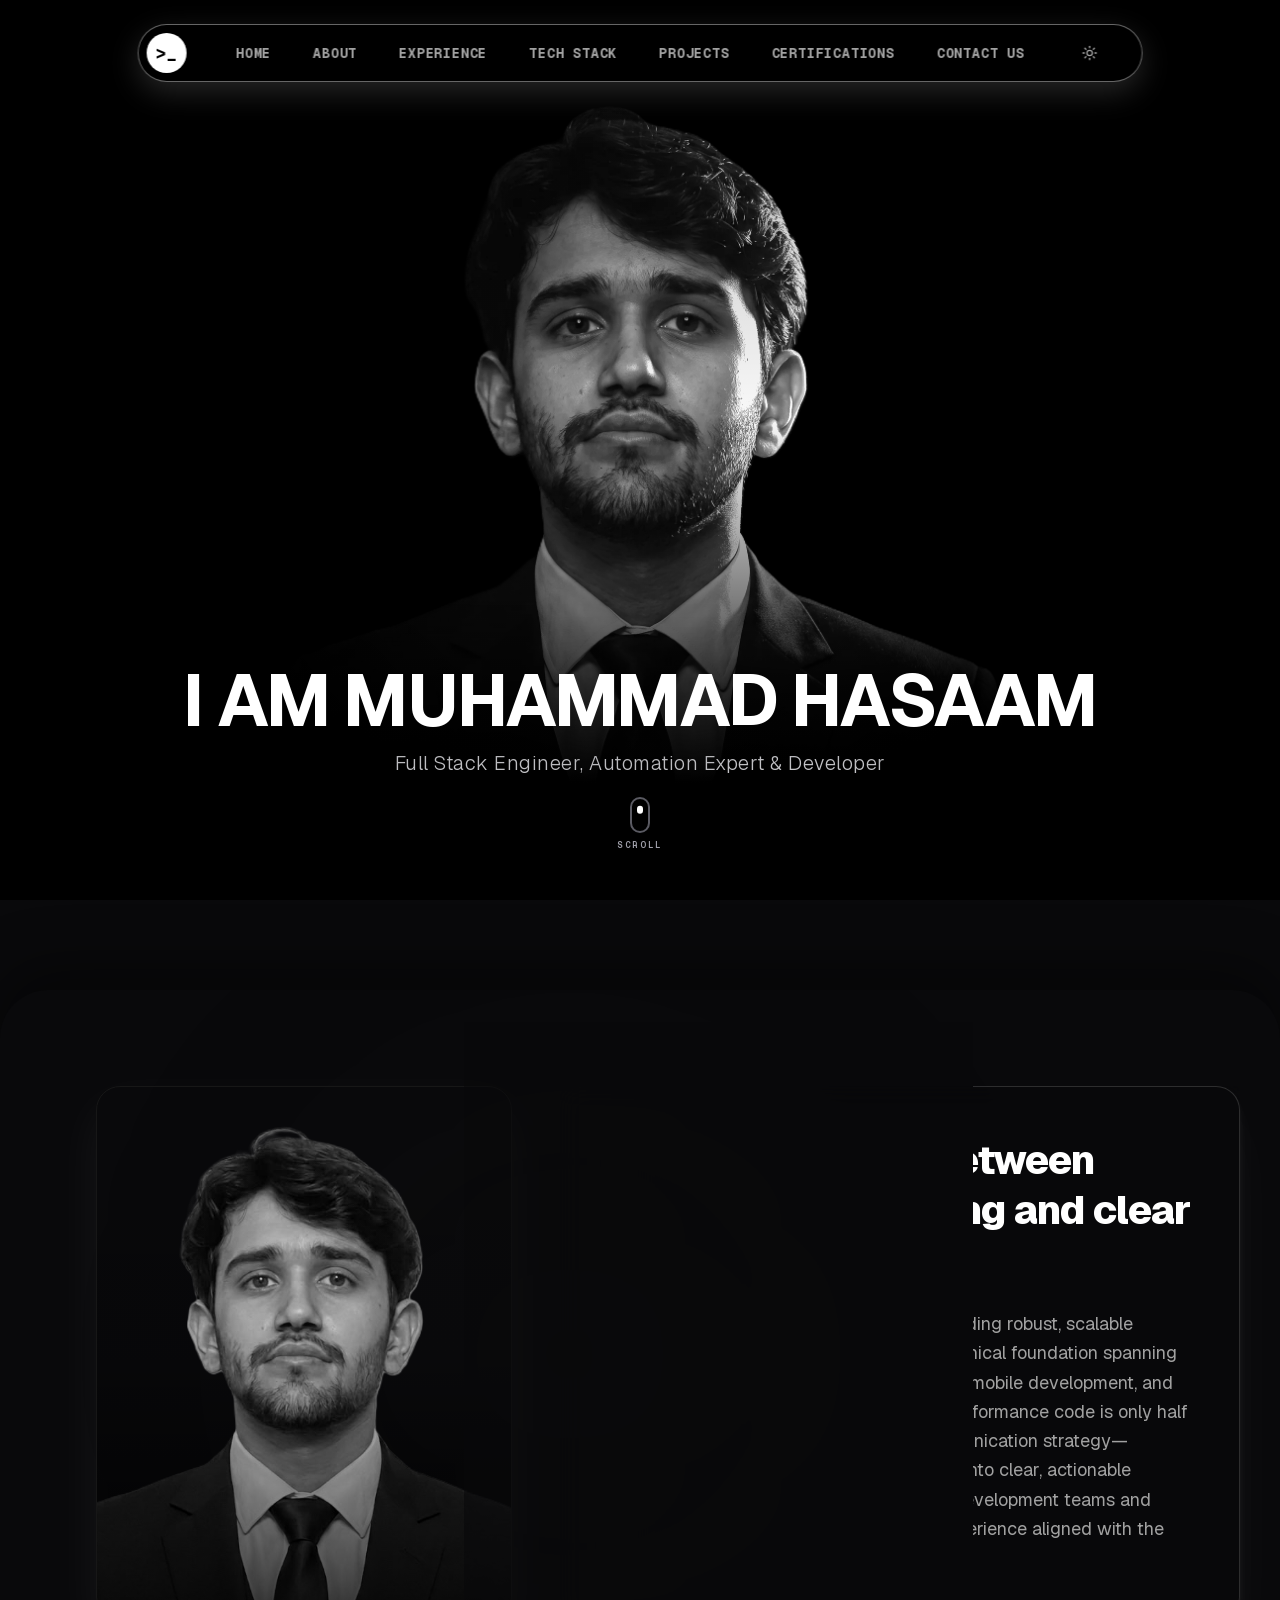
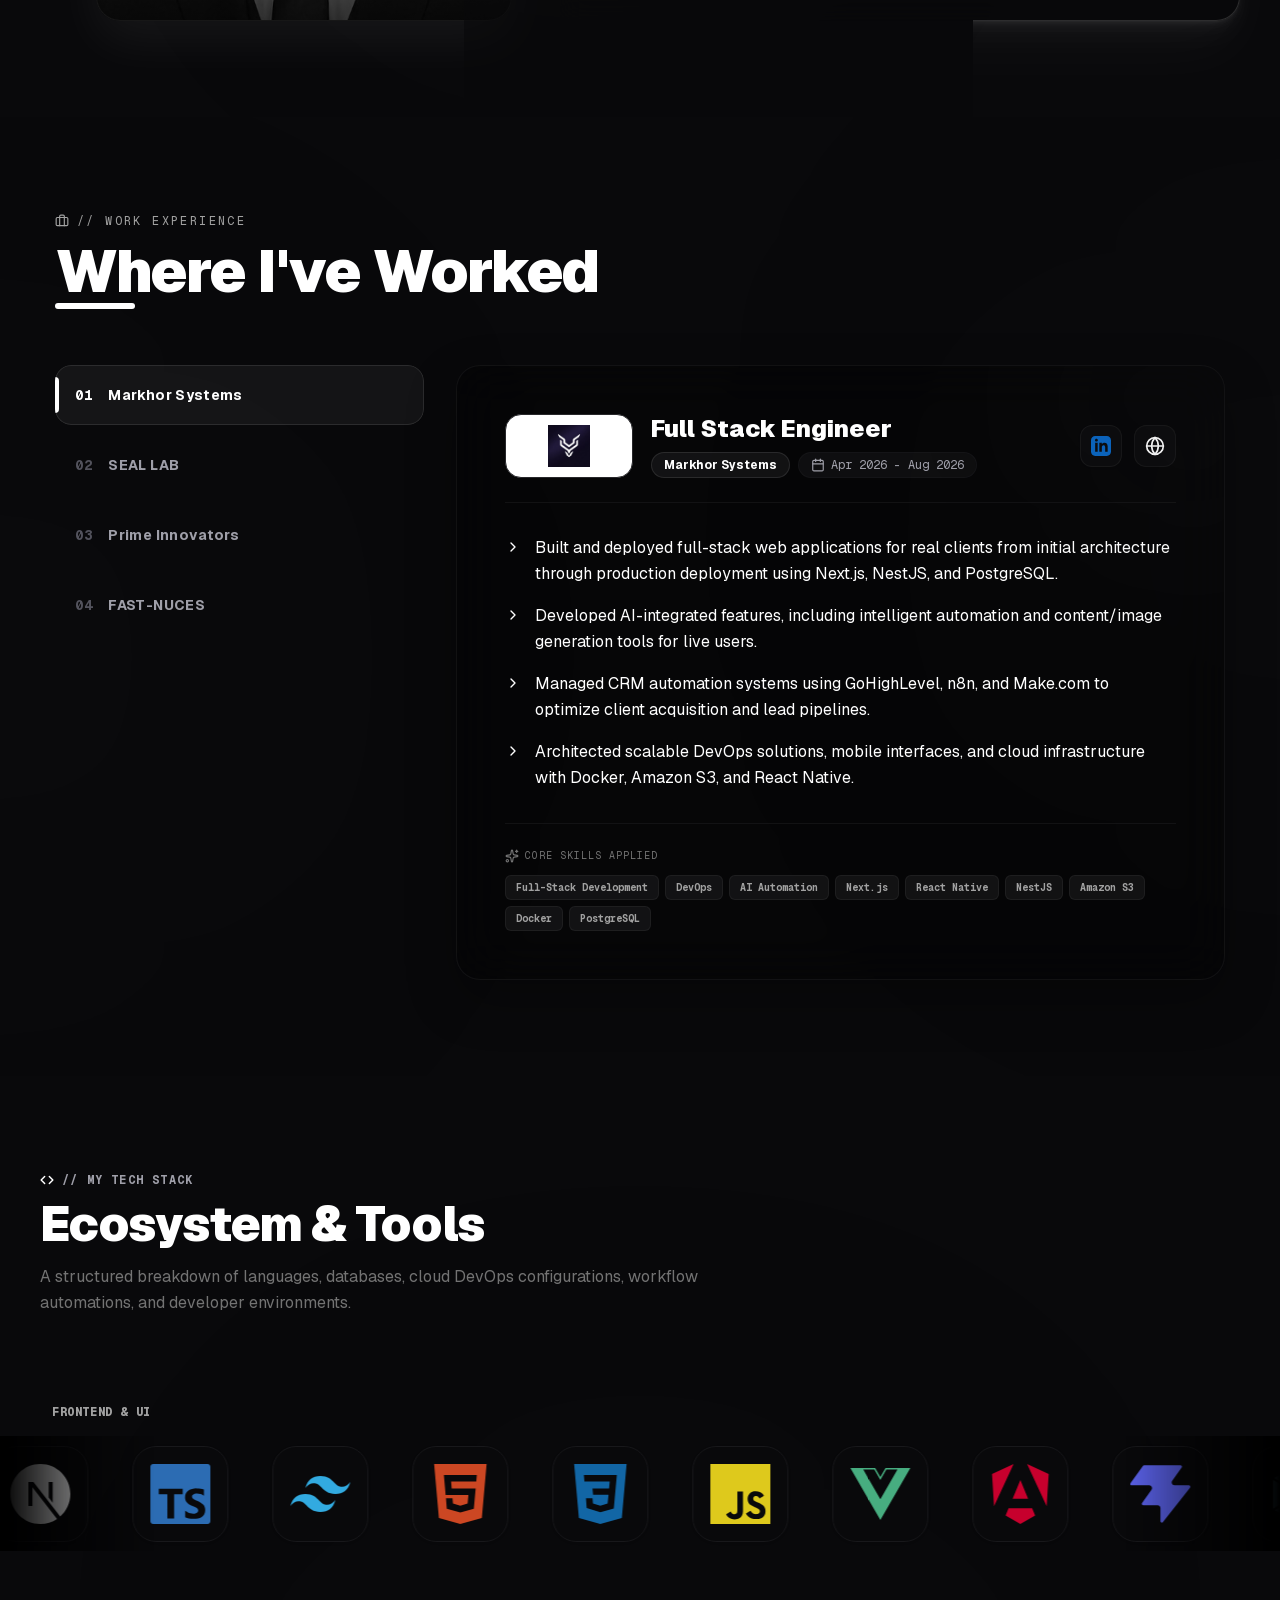
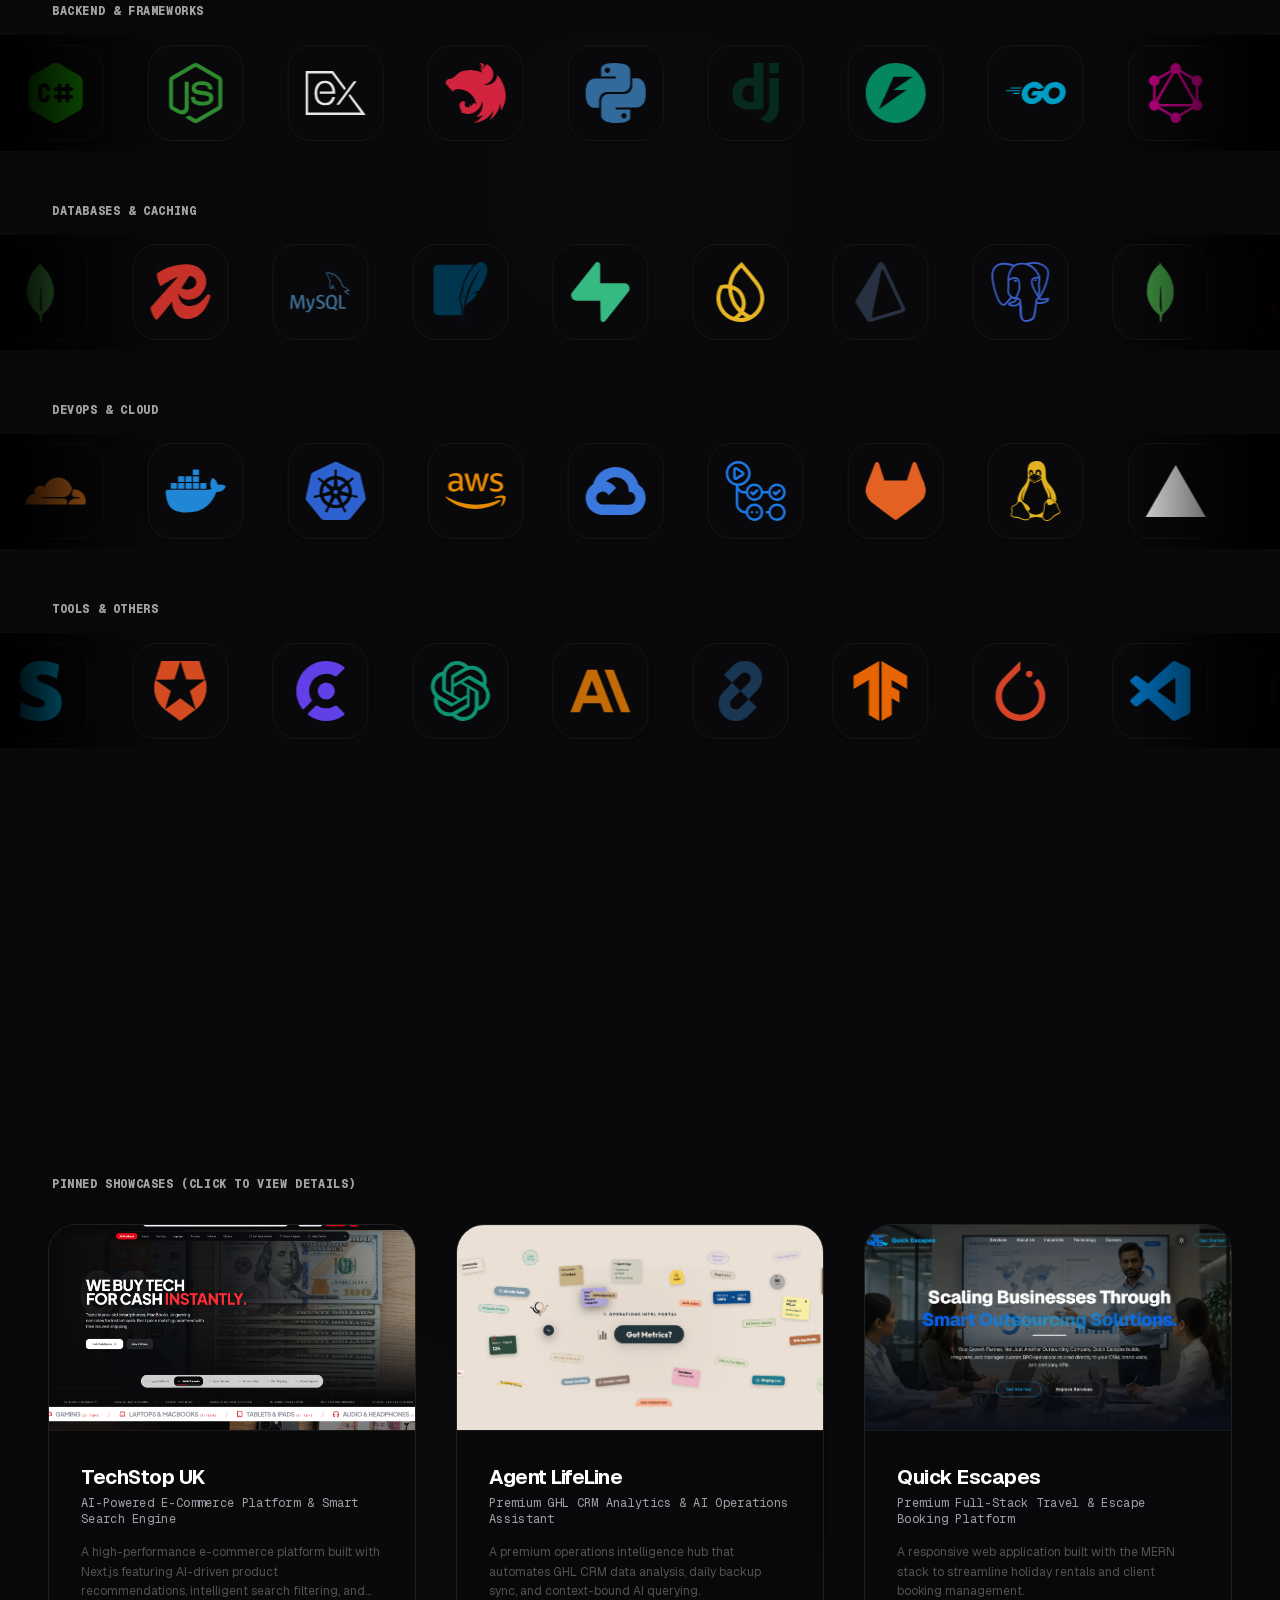
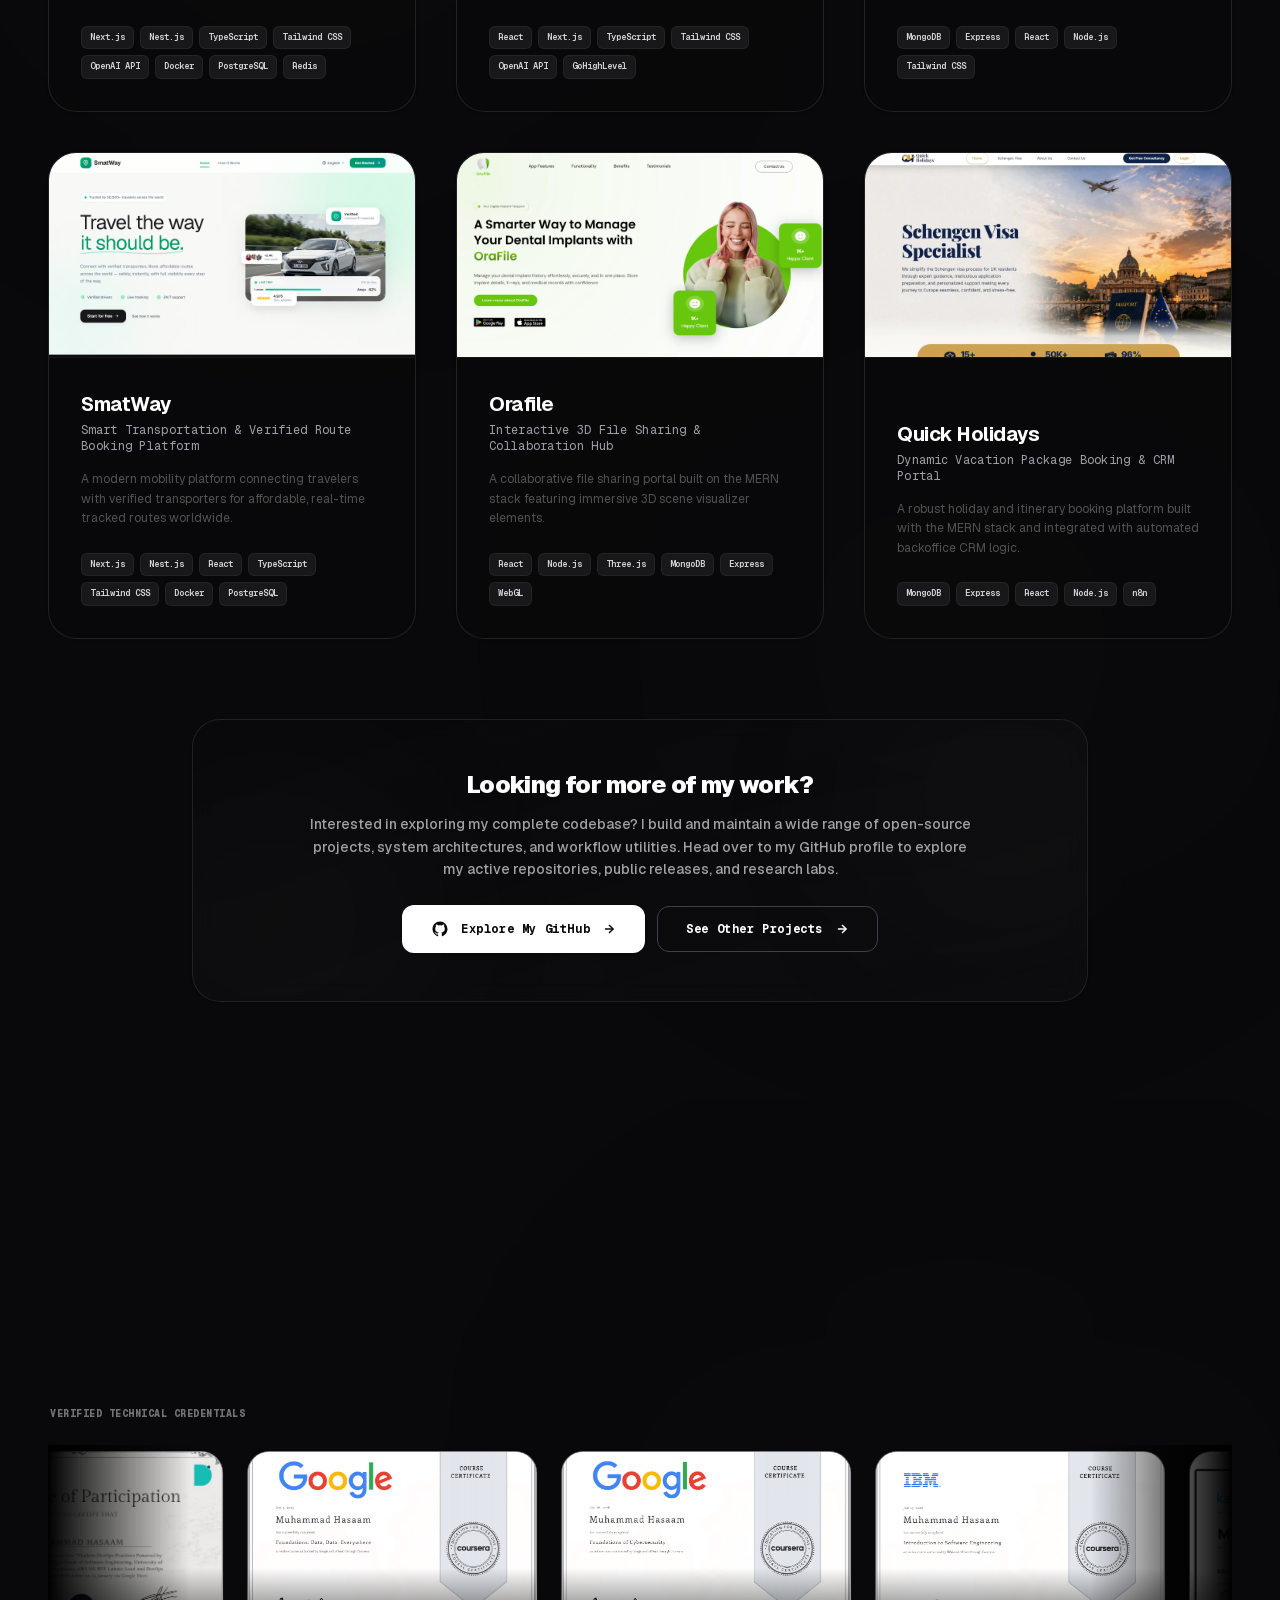
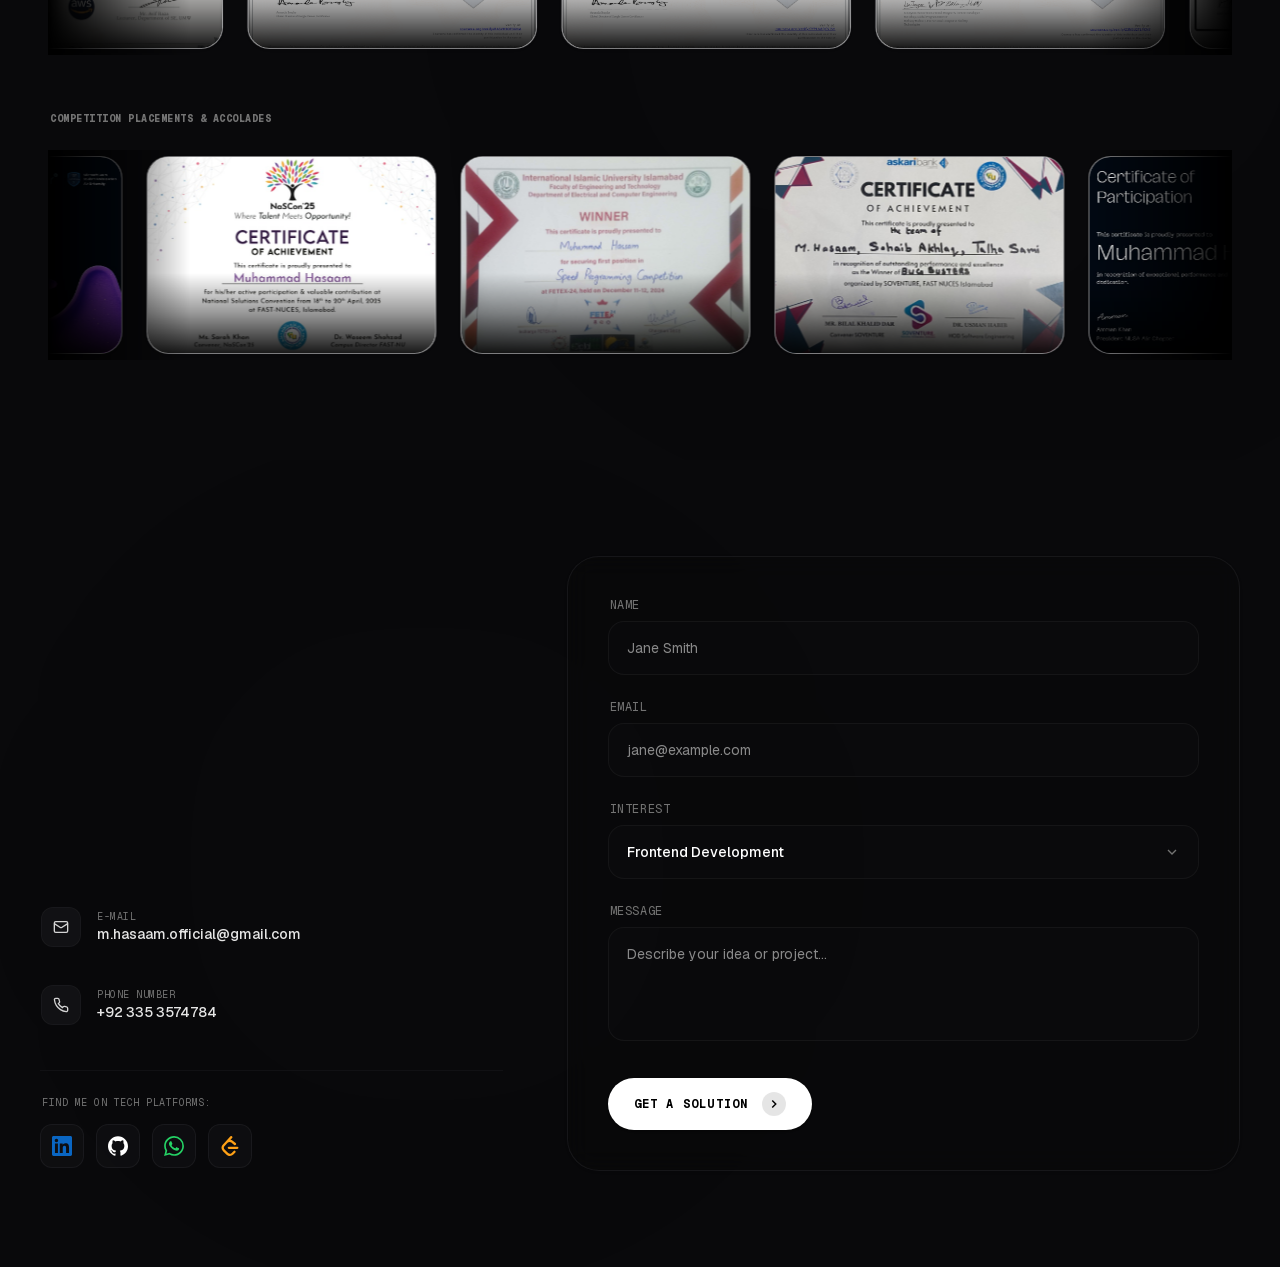
==== commit fb29a9df: "Deploy: 2026-11-27 10:47:00" ====
--- a/index.html
+++ b/index.html
@@ -1,4 +1,4 @@
-<!DOCTYPE html><html lang="en" class="geist_967664a6-module__4K9MCG__variable geist_mono_5ce8c3f-module__SSBbPG__variable h-full antialiased" data-scroll-behavior="smooth"><head><meta charSet="utf-8"/><link rel="preconnect" href="/" crossorigin=""/><meta name="viewport" content="width=device-width, initial-scale=1"/><link rel="preload" as="image" href="/assets/images/myself.png"/><link rel="stylesheet" href="/_next/static/chunks/1-nq3dedygkwu.css" data-precedence="next"/><link rel="preload" as="script" fetchPriority="low" href="/_next/static/chunks/310vm2bl3xxpt.js"/><script src="/_next/static/chunks/0---th3y1p0ve.js" async=""></script><script src="/_next/static/chunks/3rxl-jt3pdxgx.js" async=""></script><script src="/_next/static/chunks/24vonj8wx89rr.js" async=""></script><script src="/_next/static/chunks/0paxexg6-m0de.js" async=""></script><script src="/_next/static/chunks/turbopack-2ee4ouryudytd.js" async=""></script><script src="/_next/static/chunks/3fshfb2wc7a_4.js" async=""></script><script src="/_next/static/chunks/41-d735q9gcax.js" async=""></script><script src="/_next/static/chunks/2axe7lbykiz8s.js" async=""></script><script src="/_next/static/chunks/14mrh2-p_w84d.js" async=""></script><script src="/_next/static/chunks/17tb2iluyvzyr.js" async=""></script><script src="/_next/static/chunks/2-fu3gtoy2tuf.js" async=""></script><meta name="next-size-adjust" content=""/><title>MUHAMMAD HASAAM | Portfolio</title><meta name="description" content="Muhammad Hasaam is a Full Stack Engineer, Automation Expert, and Mobile Developer specializing in building robust, scalable applications and bridging the gap between complex engineering and clear strategy."/><link rel="icon" href="/icon.svg?icon.31bj0k_s0arvl.svg" sizes="any" type="image/svg+xml"/><script>
+<!DOCTYPE html><html lang="en" class="geist_967664a6-module__4K9MCG__variable geist_mono_5ce8c3f-module__SSBbPG__variable h-full antialiased" data-scroll-behavior="smooth"><head><meta charSet="utf-8"/><link rel="preconnect" href="/" crossorigin=""/><meta name="viewport" content="width=device-width, initial-scale=1"/><link rel="preload" as="image" href="/assets/images/myself.webp" fetchPriority="high"/><link rel="stylesheet" href="/_next/static/chunks/0ve20rbnd7-n8.css" data-precedence="next"/><link rel="preload" as="script" fetchPriority="low" href="/_next/static/chunks/310vm2bl3xxpt.js"/><script src="/_next/static/chunks/0---th3y1p0ve.js" async=""></script><script src="/_next/static/chunks/3rxl-jt3pdxgx.js" async=""></script><script src="/_next/static/chunks/24vonj8wx89rr.js" async=""></script><script src="/_next/static/chunks/0paxexg6-m0de.js" async=""></script><script src="/_next/static/chunks/turbopack-2ee4ouryudytd.js" async=""></script><script src="/_next/static/chunks/3fshfb2wc7a_4.js" async=""></script><script src="/_next/static/chunks/41-d735q9gcax.js" async=""></script><script src="/_next/static/chunks/2axe7lbykiz8s.js" async=""></script><script src="/_next/static/chunks/14mrh2-p_w84d.js" async=""></script><script src="/_next/static/chunks/17tb2iluyvzyr.js" async=""></script><script src="/_next/static/chunks/2n333zuw3tqir.js" async=""></script><meta name="next-size-adjust" content=""/><title>MUHAMMAD HASAAM | Portfolio</title><meta name="description" content="Muhammad Hasaam is a Full Stack Engineer, Automation Expert, and Mobile Developer specializing in building robust, scalable applications and bridging the gap between complex engineering and clear strategy."/><link rel="icon" href="/icon.svg?icon.31bj0k_s0arvl.svg" sizes="any" type="image/svg+xml"/><script>
               try {
                 const theme = localStorage.getItem('portfolio-theme') || 'dark';
                 if (theme === 'dark') {
@@ -7,4 +7,10 @@
                   document.documentElement.classList.remove('dark');
                 }
               } catch (_) {}
-            </script><script src="/_next/static/chunks/0cz1d0mv5g_q7.js" noModule=""></script></head><body class="min-h-full flex flex-col bg-background text-foreground transition-colors duration-300 selection:bg-foreground selection:text-background"><div hidden=""><!--$--><!--/$--></div><header class="fixed top-6 left-1/2 -translate-x-1/2 z-50 bg-white/80 dark:bg-black/70 border border-black/15 dark:border-white/40 backdrop-blur-md rounded-full p-2 pr-4 min-[1050px]:pr-8 flex items-center gap-6 min-[1050px]:gap-8 shadow-[0_10px_30px_rgba(0,0,0,0.15)] dark:shadow-[0_10px_30px_rgba(255,255,255,0.15)] transition-all duration-300 justify-between min-[1050px]:justify-start"><a href="#home" class="bg-black dark:bg-white rounded-full w-10 h-10 flex items-center justify-center cursor-pointer flex-shrink-0 select-none shadow-md"><span class="text-white dark:text-black font-mono font-bold text-lg select-none leading-none">&gt;_</span></a><nav class="hidden min-[1050px]:flex items-center gap-2"><a href="#home" class="relative rounded-full px-4 py-1.5 transition-all duration-200 select-none cursor-pointer flex items-center justify-center z-10 border border-transparent text-white dark:text-black"><div class="absolute inset-0 bg-black dark:bg-white rounded-full -z-10 shadow-sm"></div><div class="overflow-hidden relative flex flex-col pointer-events-none z-10 uppercase tracking-wider font-mono h-[22px]"><div class="h-full flex flex-col"><span class="font-bold text-xs md:text-sm h-full flex items-center shrink-0 leading-none whitespace-nowrap">HOME</span><span class="font-bold text-xs md:text-sm h-full flex items-center shrink-0 leading-none whitespace-nowrap">HOME</span></div></div></a><a href="#about" class="relative rounded-full px-4 py-1.5 transition-all duration-200 select-none cursor-pointer flex items-center justify-center z-10 border border-transparent text-neutral-500 hover:text-black dark:text-neutral-400 dark:hover:text-white"><div class="overflow-hidden relative flex flex-col pointer-events-none z-10 uppercase tracking-wider font-mono h-[22px]"><div class="h-full flex flex-col"><span class="font-bold text-xs md:text-sm h-full flex items-center shrink-0 leading-none whitespace-nowrap">ABOUT</span><span class="font-bold text-xs md:text-sm h-full flex items-center shrink-0 leading-none whitespace-nowrap">ABOUT</span></div></div></a><a href="#experience" class="relative rounded-full px-4 py-1.5 transition-all duration-200 select-none cursor-pointer flex items-center justify-center z-10 border border-transparent text-neutral-500 hover:text-black dark:text-neutral-400 dark:hover:text-white"><div class="overflow-hidden relative flex flex-col pointer-events-none z-10 uppercase tracking-wider font-mono h-[22px]"><div class="h-full flex flex-col"><span class="font-bold text-xs md:text-sm h-full flex items-center shrink-0 leading-none whitespace-nowrap">EXPERIENCE</span><span class="font-bold text-xs md:text-sm h-full flex items-center shrink-0 leading-none whitespace-nowrap">EXPERIENCE</span></div></div></a><a href="#tech-stack" class="relative rounded-full px-4 py-1.5 transition-all duration-200 select-none cursor-pointer flex items-center justify-center z-10 border border-transparent text-neutral-500 hover:text-black dark:text-neutral-400 dark:hover:text-white"><div class="overflow-hidden relative flex flex-col pointer-events-none z-10 uppercase tracking-wider font-mono h-[22px]"><div class="h-full flex flex-col"><span class="font-bold text-xs md:text-sm h-full flex items-center shrink-0 leading-none whitespace-nowrap">TECH STACK</span><span class="font-bold text-xs md:text-sm h-full flex items-center shrink-0 leading-none whitespace-nowrap">TECH STACK</span></div></div></a><a href="#projects" class="relative rounded-full px-4 py-1.5 transition-all duration-200 select-none cursor-pointer flex items-center justify-center z-10 border border-transparent text-neutral-500 hover:text-black dark:text-neutral-400 dark:hover:text-white"><div class="overflow-hidden relative flex flex-col pointer-events-none z-10 uppercase tracking-wider font-mono h-[22px]"><div class="h-full flex flex-col"><span class="font-bold text-xs md:text-sm h-full flex items-center shrink-0 leading-none whitespace-nowrap">PROJECTS</span><span class="font-bold text-xs md:text-sm h-full flex items-center shrink-0 leading-none whitespace-nowrap">PROJECTS</span></div></div></a><a href="#certifications" class="relative rounded-full px-4 py-1.5 transition-all duration-200 select-none cursor-pointer flex items-center justify-center z-10 border border-transparent text-neutral-500 hover:text-black dark:text-neutral-400 dark:hover:text-white"><div class="overflow-hidden relative flex flex-col pointer-events-none z-10 uppercase tracking-wider font-mono h-[22px]"><div class="h-full flex flex-col"><span class="font-bold text-xs md:text-sm h-full flex items-center shrink-0 leading-none whitespace-nowrap">CERTIFICATIONS</span><span class="font-bold text-xs md:text-sm h-full flex items-center shrink-0 leading-none whitespace-nowrap">CERTIFICATIONS</span></div></div></a><a href="#contact" class="relative rounded-full px-4 py-1.5 transition-all duration-200 select-none cursor-pointer flex items-center justify-center z-10 border border-transparent text-neutral-500 hover:text-black dark:text-neutral-400 dark:hover:text-white"><div class="overflow-hidden relative flex flex-col pointer-events-none z-10 uppercase tracking-wider font-mono h-[22px]"><div class="h-full flex flex-col"><span class="font-bold text-xs md:text-sm h-full flex items-center shrink-0 leading-none whitespace-nowrap">CONTACT US</span><span class="font-bold text-xs md:text-sm h-full flex items-center shrink-0 leading-none whitespace-nowrap">CONTACT US</span></div></div></a></nav><button class="text-neutral-500 hover:text-black dark:text-neutral-400 dark:hover:text-white p-2 rounded-full hover:bg-zinc-100 dark:hover:bg-neutral-800 transition-colors mr-1 cursor-pointer flex items-center justify-center" aria-label="Toggle theme"><svg xmlns="http://www.w3.org/2000/svg" width="24" height="24" viewBox="0 0 24 24" fill="none" stroke="currentColor" stroke-width="2" stroke-linecap="round" stroke-linejoin="round" class="lucide lucide-sun w-4 h-4" aria-hidden="true"><circle cx="12" cy="12" r="4"></circle><path d="M12 2v2"></path><path d="M12 20v2"></path><path d="m4.93 4.93 1.41 1.41"></path><path d="m17.66 17.66 1.41 1.41"></path><path d="M2 12h2"></path><path d="M20 12h2"></path><path d="m6.34 17.66-1.41 1.41"></path><path d="m19.07 4.93-1.41 1.41"></path></svg></button><button class="min-[1050px]:hidden text-black dark:text-white p-2 rounded-full hover:bg-zinc-100 dark:hover:bg-neutral-800 focus:outline-none z-50 transition-colors mr-1" aria-label="Toggle Navigation Menu"><div style="opacity:1;transform:none"><svg xmlns="http://www.w3.org/2000/svg" width="24" height="24" viewBox="0 0 24 24" fill="none" stroke="currentColor" stroke-width="2" stroke-linecap="round" stroke-linejoin="round" class="lucide lucide-menu w-5 h-5" aria-hidden="true"><path d="M4 5h16"></path><path d="M4 12h16"></path><path d="M4 19h16"></path></svg></div></button></header><div class="flex-1 flex flex-col"><main class="w-full bg-transparent"><div class="fixed inset-0 z-50 flex flex-col items-center justify-center bg-zinc-950 text-white font-mono" style="opacity:1"><div class="max-w-lg w-full px-8 flex flex-col items-center"><div class="w-full bg-zinc-900/30 border border-zinc-800/40 rounded-2xl p-6 md:p-8 backdrop-blur-md shadow-2xl relative overflow-hidden flex flex-col gap-6.5"><div class="flex items-center justify-between border-b border-zinc-900 pb-3"><div class="flex gap-1.5"><span class="w-2 h-2 rounded-full bg-zinc-800"></span><span class="w-2 h-2 rounded-full bg-zinc-800"></span><span class="w-2 h-2 rounded-full bg-zinc-800"></span></div><span class="text-[9px] uppercase tracking-widest text-zinc-550">system_init.sh</span></div><div class="min-h-[50px] flex items-center justify-start py-2"><h1 class="text-sm md:text-base font-extrabold tracking-normal text-zinc-200 bg-gradient-to-r from-zinc-100 to-zinc-400 bg-clip-text text-transparent leading-relaxed select-none font-mono"><span class="inline-block w-1.5 h-4 ml-1 bg-zinc-300 animate-pulse align-middle"></span></h1></div><div class="space-y-3 mt-2"><div class="flex items-center justify-between text-[9px] tracking-widest text-zinc-550 font-bold uppercase font-mono"><span>Fetching configuration...</span><span class="text-zinc-400">20<!-- -->%</span></div><div class="w-full bg-zinc-900/80 rounded-full h-1 overflow-hidden border border-zinc-800/20 relative"><div class="h-full bg-gradient-to-r from-zinc-500 via-zinc-200 to-zinc-500 rounded-full shadow-[0_0_10px_rgba(255,255,255,0.2)]" style="width:0%"></div></div></div></div><button class="mt-8 text-[9px] text-zinc-605 hover:text-zinc-400 transition-colors uppercase tracking-[0.25em] cursor-pointer hover:underline">Skip Intro</button></div></div><div class="relative md:h-[220vh]"><section id="home" class="relative md:sticky md:top-0 z-0 w-full min-h-screen h-screen overflow-hidden flex flex-col items-center justify-end pb-8 sm:pb-12 text-center px-4 bg-black text-white"><div class="absolute inset-0 w-full h-full flex items-start justify-center pointer-events-none select-none overflow-hidden pt-16 sm:pt-12 md:pt-8"><div class="relative w-[450px] sm:w-[580px] md:w-[680px] lg:w-[760px] h-[78vh] sm:h-[82vh] md:h-[85vh]"><img src="/assets/images/myself.png" alt="MUHAMMAD HASAAM" class="w-full h-full object-cover object-top filter grayscale contrast-95 brightness-125 transition-all duration-300"/><div class="absolute inset-0 bg-gradient-to-t from-black via-transparent to-black/30"></div><div class="absolute inset-0 bg-[radial-gradient(circle_at_center,transparent_55%,#000000_92%)]"></div></div></div><div class="relative z-10 flex flex-col items-center justify-center pointer-events-none select-none w-full max-w-6xl mx-auto space-y-3 mb-4"><h1 class="font-bold text-2xl sm:text-4xl md:text-5xl lg:text-6xl xl:text-7xl 2xl:text-8xl tracking-tight uppercase leading-none text-white drop-shadow-[0_10px_35px_rgba(0,0,0,0.95)] pointer-events-auto whitespace-nowrap px-2" style="opacity:0;transform:translateY(30px)">I AM <!-- -->MUHAMMAD HASAAM</h1><div class="text-sm sm:text-xl md:text-2xl font-light tracking-wide text-zinc-300 pointer-events-auto font-sans max-w-3xl" style="opacity:0;transform:translateY(20px)">Full Stack Engineer, Automation Expert &amp; Developer</div></div><div class="relative z-10 flex flex-col items-center gap-1.5 pointer-events-auto cursor-pointer pt-1" style="opacity:0;transform:translateY(10px)"><div class="w-5 h-9 rounded-full border-2 border-zinc-500/80 flex items-start justify-center p-1 backdrop-blur-sm"><div class="w-1.5 h-2 rounded-full bg-white"></div></div><span class="text-[9px] uppercase font-mono tracking-[0.3em] text-zinc-400 font-semibold">SCROLL</span></div></section></div><!--$!--><template data-dgst="BAILOUT_TO_CLIENT_SIDE_RENDERING"></template><div class="max-w-7xl mx-auto px-6 py-24 min-h-[500px] bg-neutral-100/20 dark:bg-zinc-900/10 animate-pulse rounded-3xl"></div><!--/$--><!--$!--><template data-dgst="BAILOUT_TO_CLIENT_SIDE_RENDERING"></template><div class="max-w-7xl mx-auto px-6 py-24 min-h-[400px] bg-neutral-100/20 dark:bg-zinc-900/10 animate-pulse rounded-3xl"></div><!--/$--><!--$!--><template data-dgst="BAILOUT_TO_CLIENT_SIDE_RENDERING"></template><div class="max-w-7xl mx-auto px-6 py-24 min-h-[400px] bg-neutral-100/20 dark:bg-zinc-900/10 animate-pulse rounded-3xl"></div><!--/$--><!--$!--><template data-dgst="BAILOUT_TO_CLIENT_SIDE_RENDERING"></template><div class="max-w-7xl mx-auto px-6 py-24 min-h-[600px] bg-neutral-100/20 dark:bg-zinc-900/10 animate-pulse rounded-3xl"></div><!--/$--><!--$!--><template data-dgst="BAILOUT_TO_CLIENT_SIDE_RENDERING"></template><div class="max-w-7xl mx-auto px-6 py-24 min-h-[300px] bg-neutral-100/20 dark:bg-zinc-900/10 animate-pulse rounded-3xl"></div><!--/$--><!--$!--><template data-dgst="BAILOUT_TO_CLIENT_SIDE_RENDERING"></template><div class="max-w-7xl mx-auto px-6 py-24 min-h-[400px] bg-neutral-100/20 dark:bg-zinc-900/10 animate-pulse rounded-3xl"></div><!--/$--></main><!--$--><!--/$--></div><script src="/_next/static/chunks/310vm2bl3xxpt.js" id="_R_" async=""></script><script>(self.__next_f=self.__next_f||[]).push([0])</script><script>self.__next_f.push([1,"1:\"$Sreact.fragment\"\n2:I[3265,[\"/_next/static/chunks/3fshfb2wc7a_4.js\",\"/_next/static/chunks/41-d735q9gcax.js\",\"/_next/static/chunks/2axe7lbykiz8s.js\",\"/_next/static/chunks/14mrh2-p_w84d.js\"],\"default\"]\n3:I[39756,[\"/_next/static/chunks/3fshfb2wc7a_4.js\",\"/_next/static/chunks/41-d735q9gcax.js\",\"/_next/static/chunks/2axe7lbykiz8s.js\",\"/_next/static/chunks/14mrh2-p_w84d.js\"],\"default\"]\n4:I[37457,[\"/_next/static/chunks/3fshfb2wc7a_4.js\",\"/_next/static/chunks/41-d735q9gcax.js\",\"/_next/static/chunks/2axe7lbykiz8s.js\",\"/_next/static/chunks/14mrh2-p_w84d.js\"],\"default\"]\n5:I[29306,[\"/_next/static/chunks/3fshfb2wc7a_4.js\",\"/_next/static/chunks/41-d735q9gcax.js\",\"/_next/static/chunks/2axe7lbykiz8s.js\",\"/_next/static/chunks/14mrh2-p_w84d.js\",\"/_next/static/chunks/17tb2iluyvzyr.js\"],\"default\"]\n6:I[47257,[\"/_next/static/chunks/3fshfb2wc7a_4.js\",\"/_next/static/chunks/41-d735q9gcax.js\",\"/_next/static/chunks/2axe7lbykiz8s.js\",\"/_next/static/chunks/14mrh2-p_w84d.js\"],\"ClientPageRoot\"]\n7:I[52683,[\"/_next/static/chunks/3fshfb2wc7a_4.js\",\"/_next/static/chunks/41-d735q9gcax.js\",\"/_next/static/chunks/2axe7lbykiz8s.js\",\"/_next/static/chunks/14mrh2-p_w84d.js\",\"/_next/static/chunks/2-fu3gtoy2tuf.js\"],\"default\"]\na:I[97367,[\"/_next/static/chunks/3fshfb2wc7a_4.js\",\"/_next/static/chunks/41-d735q9gcax.js\",\"/_next/static/chunks/2axe7lbykiz8s.js\",\"/_next/static/chunks/14mrh2-p_w84d.js\"],\"OutletBoundary\"]\nb:\"$Sreact.suspense\"\nd:I[97367,[\"/_next/static/chunks/3fshfb2wc7a_4.js\",\"/_next/static/chunks/41-d735q9gcax.js\",\"/_next/static/chunks/2axe7lbykiz8s.js\",\"/_next/static/chunks/14mrh2-p_w84d.js\"],\"ViewportBoundary\"]\nf:I[97367,[\"/_next/static/chunks/3fshfb2wc7a_4.js\",\"/_next/static/chunks/41-d735q9gcax.js\",\"/_next/static/chunks/2axe7lbykiz8s.js\",\"/_next/static/chunks/14mrh2-p_w84d.js\"],\"MetadataBoundary\"]\n11:I[68027,[\"/_next/static/chunks/3fshfb2wc7a_4.js\",\"/_next/static/chunks/41-d735q9gcax.js\",\"/_next/static/chunks/2axe7lbykiz8s.js\",\"/_next/static/chunks/14mrh2-p_w84d.js\"],\"default\",1]\n:HL[\"/_next/static/chunks/1-nq3dedygkwu.css\",\"style\"]\n:HC[\"/\",\"\"]\n"])</script><script>self.__next_f.push([1,"0:{\"P\":null,\"c\":[\"\",\"\"],\"q\":\"\",\"i\":false,\"f\":[[[\"\",{\"children\":[\"__PAGE__\",{}]},\"$undefined\",\"$undefined\",16],[[\"$\",\"$1\",\"c\",{\"children\":[[[\"$\",\"link\",\"0\",{\"rel\":\"stylesheet\",\"href\":\"/_next/static/chunks/1-nq3dedygkwu.css\",\"precedence\":\"next\",\"crossOrigin\":\"$undefined\",\"nonce\":\"$undefined\"}],[\"$\",\"script\",\"script-0\",{\"src\":\"/_next/static/chunks/3fshfb2wc7a_4.js\",\"async\":true,\"nonce\":\"$undefined\"}],[\"$\",\"script\",\"script-1\",{\"src\":\"/_next/static/chunks/41-d735q9gcax.js\",\"async\":true,\"nonce\":\"$undefined\"}],[\"$\",\"script\",\"script-2\",{\"src\":\"/_next/static/chunks/2axe7lbykiz8s.js\",\"async\":true,\"nonce\":\"$undefined\"}],[\"$\",\"script\",\"script-3\",{\"src\":\"/_next/static/chunks/14mrh2-p_w84d.js\",\"async\":true,\"nonce\":\"$undefined\"}]],[\"$\",\"html\",null,{\"lang\":\"en\",\"className\":\"geist_967664a6-module__4K9MCG__variable geist_mono_5ce8c3f-module__SSBbPG__variable h-full antialiased\",\"suppressHydrationWarning\":true,\"data-scroll-behavior\":\"smooth\",\"children\":[[\"$\",\"head\",null,{\"children\":[\"$\",\"script\",null,{\"dangerouslySetInnerHTML\":{\"__html\":\"\\n              try {\\n                const theme = localStorage.getItem('portfolio-theme') || 'dark';\\n                if (theme === 'dark') {\\n                  document.documentElement.classList.add('dark');\\n                } else {\\n                  document.documentElement.classList.remove('dark');\\n                }\\n              } catch (_) {}\\n            \"}}]}],[\"$\",\"body\",null,{\"className\":\"min-h-full flex flex-col bg-background text-foreground transition-colors duration-300 selection:bg-foreground selection:text-background\",\"children\":[[\"$\",\"$L2\",null,{}],[\"$\",\"div\",null,{\"className\":\"flex-1 flex flex-col\",\"children\":[\"$\",\"$L3\",null,{\"parallelRouterKey\":\"children\",\"error\":\"$undefined\",\"errorStyles\":\"$undefined\",\"errorScripts\":\"$undefined\",\"template\":[\"$\",\"$L4\",null,{}],\"templateStyles\":\"$undefined\",\"templateScripts\":\"$undefined\",\"notFound\":[[\"$\",\"$L5\",null,{}],[]],\"forbidden\":\"$undefined\",\"unauthorized\":\"$undefined\"}]}]]}]]}]]}],{\"children\":[[\"$\",\"$1\",\"c\",{\"children\":[[\"$\",\"$L6\",null,{\"Component\":\"$7\",\"serverProvidedParams\":{\"searchParams\":{},\"params\":{},\"promises\":[\"$@8\",\"$@9\"]}}],[[\"$\",\"script\",\"script-0\",{\"src\":\"/_next/static/chunks/2-fu3gtoy2tuf.js\",\"async\":true,\"nonce\":\"$undefined\"}]],[\"$\",\"$La\",null,{\"children\":[\"$\",\"$b\",null,{\"name\":\"Next.MetadataOutlet\",\"children\":\"$@c\"}]}]]}],{},null,false,null]},null,false,null],[\"$\",\"$1\",\"h\",{\"children\":[null,[\"$\",\"$Ld\",null,{\"children\":\"$Le\"}],[\"$\",\"div\",null,{\"hidden\":true,\"children\":[\"$\",\"$Lf\",null,{\"children\":[\"$\",\"$b\",null,{\"name\":\"Next.Metadata\",\"children\":\"$L10\"}]}]}],[\"$\",\"meta\",null,{\"name\":\"next-size-adjust\",\"content\":\"\"}]]}],false]],\"m\":\"$undefined\",\"G\":[\"$11\",[[\"$\",\"link\",\"0\",{\"rel\":\"stylesheet\",\"href\":\"/_next/static/chunks/1-nq3dedygkwu.css\",\"precedence\":\"next\",\"crossOrigin\":\"$undefined\",\"nonce\":\"$undefined\"}]]],\"S\":true,\"h\":null,\"s\":\"$undefined\",\"l\":\"$undefined\",\"p\":\"$undefined\",\"d\":\"$undefined\",\"b\":\"2VyCi8PLcZBcca-Zr2kjP\"}\n"])</script><script>self.__next_f.push([1,"8:{}\n9:\"$0:f:0:1:1:children:0:props:children:0:props:serverProvidedParams:params\"\n"])</script><script>self.__next_f.push([1,"e:[[\"$\",\"meta\",\"0\",{\"charSet\":\"utf-8\"}],[\"$\",\"meta\",\"1\",{\"name\":\"viewport\",\"content\":\"width=device-width, initial-scale=1\"}]]\n"])</script><script>self.__next_f.push([1,"12:I[27201,[\"/_next/static/chunks/3fshfb2wc7a_4.js\",\"/_next/static/chunks/41-d735q9gcax.js\",\"/_next/static/chunks/2axe7lbykiz8s.js\",\"/_next/static/chunks/14mrh2-p_w84d.js\"],\"IconMark\"]\nc:null\n10:[[\"$\",\"title\",\"0\",{\"children\":\"MUHAMMAD HASAAM | Portfolio\"}],[\"$\",\"meta\",\"1\",{\"name\":\"description\",\"content\":\"Muhammad Hasaam is a Full Stack Engineer, Automation Expert, and Mobile Developer specializing in building robust, scalable applications and bridging the gap between complex engineering and clear strategy.\"}],[\"$\",\"link\",\"2\",{\"rel\":\"icon\",\"href\":\"/icon.svg?icon.31bj0k_s0arvl.svg\",\"sizes\":\"any\",\"type\":\"image/svg+xml\"}],[\"$\",\"$L12\",\"3\",{}]]\n"])</script></body></html>+            </script><script>
+              document.addEventListener('click', function (event) {
+                if (event.target.closest && event.target.closest('[data-skip-intro]')) {
+                  document.documentElement.classList.add('intro-skipped');
+                }
+              }, true);
+            </script><script src="/_next/static/chunks/0cz1d0mv5g_q7.js" noModule=""></script></head><body class="min-h-full flex flex-col bg-background text-foreground transition-colors duration-300 selection:bg-foreground selection:text-background"><div hidden=""><!--$--><!--/$--></div><header class="fixed top-6 left-1/2 -translate-x-1/2 z-50 bg-white/80 dark:bg-black/70 border border-black/15 dark:border-white/40 backdrop-blur-md rounded-full p-2 pr-4 min-[1050px]:pr-8 flex items-center gap-6 min-[1050px]:gap-8 shadow-[0_10px_30px_rgba(0,0,0,0.15)] dark:shadow-[0_10px_30px_rgba(255,255,255,0.15)] transition-all duration-300 justify-between min-[1050px]:justify-start"><a href="#home" class="bg-black dark:bg-white rounded-full w-10 h-10 flex items-center justify-center cursor-pointer flex-shrink-0 select-none shadow-md"><span class="text-white dark:text-black font-mono font-bold text-lg select-none leading-none">&gt;_</span></a><nav class="hidden min-[1050px]:flex items-center gap-2"><a href="#home" class="relative rounded-full px-4 py-1.5 transition-all duration-200 select-none cursor-pointer flex items-center justify-center z-10 border border-transparent text-white dark:text-black"><div class="absolute inset-0 bg-black dark:bg-white rounded-full -z-10 shadow-sm"></div><div class="overflow-hidden relative flex flex-col pointer-events-none z-10 uppercase tracking-wider font-mono h-[22px]"><div class="h-full flex flex-col"><span class="font-bold text-xs md:text-sm h-full flex items-center shrink-0 leading-none whitespace-nowrap">HOME</span><span class="font-bold text-xs md:text-sm h-full flex items-center shrink-0 leading-none whitespace-nowrap">HOME</span></div></div></a><a href="#about" class="relative rounded-full px-4 py-1.5 transition-all duration-200 select-none cursor-pointer flex items-center justify-center z-10 border border-transparent text-neutral-500 hover:text-black dark:text-neutral-400 dark:hover:text-white"><div class="overflow-hidden relative flex flex-col pointer-events-none z-10 uppercase tracking-wider font-mono h-[22px]"><div class="h-full flex flex-col"><span class="font-bold text-xs md:text-sm h-full flex items-center shrink-0 leading-none whitespace-nowrap">ABOUT</span><span class="font-bold text-xs md:text-sm h-full flex items-center shrink-0 leading-none whitespace-nowrap">ABOUT</span></div></div></a><a href="#experience" class="relative rounded-full px-4 py-1.5 transition-all duration-200 select-none cursor-pointer flex items-center justify-center z-10 border border-transparent text-neutral-500 hover:text-black dark:text-neutral-400 dark:hover:text-white"><div class="overflow-hidden relative flex flex-col pointer-events-none z-10 uppercase tracking-wider font-mono h-[22px]"><div class="h-full flex flex-col"><span class="font-bold text-xs md:text-sm h-full flex items-center shrink-0 leading-none whitespace-nowrap">EXPERIENCE</span><span class="font-bold text-xs md:text-sm h-full flex items-center shrink-0 leading-none whitespace-nowrap">EXPERIENCE</span></div></div></a><a href="#tech-stack" class="relative rounded-full px-4 py-1.5 transition-all duration-200 select-none cursor-pointer flex items-center justify-center z-10 border border-transparent text-neutral-500 hover:text-black dark:text-neutral-400 dark:hover:text-white"><div class="overflow-hidden relative flex flex-col pointer-events-none z-10 uppercase tracking-wider font-mono h-[22px]"><div class="h-full flex flex-col"><span class="font-bold text-xs md:text-sm h-full flex items-center shrink-0 leading-none whitespace-nowrap">TECH STACK</span><span class="font-bold text-xs md:text-sm h-full flex items-center shrink-0 leading-none whitespace-nowrap">TECH STACK</span></div></div></a><a href="#projects" class="relative rounded-full px-4 py-1.5 transition-all duration-200 select-none cursor-pointer flex items-center justify-center z-10 border border-transparent text-neutral-500 hover:text-black dark:text-neutral-400 dark:hover:text-white"><div class="overflow-hidden relative flex flex-col pointer-events-none z-10 uppercase tracking-wider font-mono h-[22px]"><div class="h-full flex flex-col"><span class="font-bold text-xs md:text-sm h-full flex items-center shrink-0 leading-none whitespace-nowrap">PROJECTS</span><span class="font-bold text-xs md:text-sm h-full flex items-center shrink-0 leading-none whitespace-nowrap">PROJECTS</span></div></div></a><a href="#certifications" class="relative rounded-full px-4 py-1.5 transition-all duration-200 select-none cursor-pointer flex items-center justify-center z-10 border border-transparent text-neutral-500 hover:text-black dark:text-neutral-400 dark:hover:text-white"><div class="overflow-hidden relative flex flex-col pointer-events-none z-10 uppercase tracking-wider font-mono h-[22px]"><div class="h-full flex flex-col"><span class="font-bold text-xs md:text-sm h-full flex items-center shrink-0 leading-none whitespace-nowrap">CERTIFICATIONS</span><span class="font-bold text-xs md:text-sm h-full flex items-center shrink-0 leading-none whitespace-nowrap">CERTIFICATIONS</span></div></div></a><a href="#contact" class="relative rounded-full px-4 py-1.5 transition-all duration-200 select-none cursor-pointer flex items-center justify-center z-10 border border-transparent text-neutral-500 hover:text-black dark:text-neutral-400 dark:hover:text-white"><div class="overflow-hidden relative flex flex-col pointer-events-none z-10 uppercase tracking-wider font-mono h-[22px]"><div class="h-full flex flex-col"><span class="font-bold text-xs md:text-sm h-full flex items-center shrink-0 leading-none whitespace-nowrap">CONTACT US</span><span class="font-bold text-xs md:text-sm h-full flex items-center shrink-0 leading-none whitespace-nowrap">CONTACT US</span></div></div></a></nav><button class="text-neutral-500 hover:text-black dark:text-neutral-400 dark:hover:text-white p-2 rounded-full hover:bg-zinc-100 dark:hover:bg-neutral-800 transition-colors mr-1 cursor-pointer flex items-center justify-center" aria-label="Toggle theme"><svg xmlns="http://www.w3.org/2000/svg" width="24" height="24" viewBox="0 0 24 24" fill="none" stroke="currentColor" stroke-width="2" stroke-linecap="round" stroke-linejoin="round" class="lucide lucide-sun w-4 h-4" aria-hidden="true"><circle cx="12" cy="12" r="4"></circle><path d="M12 2v2"></path><path d="M12 20v2"></path><path d="m4.93 4.93 1.41 1.41"></path><path d="m17.66 17.66 1.41 1.41"></path><path d="M2 12h2"></path><path d="M20 12h2"></path><path d="m6.34 17.66-1.41 1.41"></path><path d="m19.07 4.93-1.41 1.41"></path></svg></button><button class="min-[1050px]:hidden text-black dark:text-white p-2 rounded-full hover:bg-zinc-100 dark:hover:bg-neutral-800 focus:outline-none z-50 transition-colors mr-1" aria-label="Toggle Navigation Menu"><div style="opacity:1;transform:none"><svg xmlns="http://www.w3.org/2000/svg" width="24" height="24" viewBox="0 0 24 24" fill="none" stroke="currentColor" stroke-width="2" stroke-linecap="round" stroke-linejoin="round" class="lucide lucide-menu w-5 h-5" aria-hidden="true"><path d="M4 5h16"></path><path d="M4 12h16"></path><path d="M4 19h16"></path></svg></div></button></header><div class="flex-1 flex flex-col"><main class="w-full bg-transparent"><div data-intro="true" class="fixed inset-0 z-50 flex flex-col items-center justify-center bg-zinc-950 text-white font-mono" style="opacity:1"><div class="max-w-lg w-full px-8 flex flex-col items-center"><div class="w-full bg-zinc-900/30 border border-zinc-800/40 rounded-2xl p-6 md:p-8 backdrop-blur-md shadow-2xl relative overflow-hidden flex flex-col gap-6.5"><div class="flex items-center justify-between border-b border-zinc-900 pb-3"><div class="flex gap-1.5"><span class="w-2 h-2 rounded-full bg-zinc-800"></span><span class="w-2 h-2 rounded-full bg-zinc-800"></span><span class="w-2 h-2 rounded-full bg-zinc-800"></span></div><span class="text-[9px] uppercase tracking-widest text-zinc-550">system_init.sh</span></div><div class="min-h-[50px] flex items-center justify-start py-2"><h1 class="text-sm md:text-base font-extrabold tracking-normal text-zinc-200 bg-gradient-to-r from-zinc-100 to-zinc-400 bg-clip-text text-transparent leading-relaxed select-none font-mono"><span class="inline-block w-1.5 h-4 ml-1 bg-zinc-300 animate-pulse align-middle"></span></h1></div><div class="space-y-3 mt-2"><div class="flex items-center justify-between text-[9px] tracking-widest text-zinc-550 font-bold uppercase font-mono"><span>Loading workspace...</span><span class="text-zinc-400">0<!-- -->%</span></div><div class="w-full bg-zinc-900/80 rounded-full h-1 overflow-hidden border border-zinc-800/20 relative"><div style="width:0%" class="h-full bg-gradient-to-r from-zinc-500 via-zinc-200 to-zinc-500 rounded-full shadow-[0_0_10px_rgba(255,255,255,0.2)]"></div></div></div></div><button type="button" data-skip-intro="true" class="mt-4 px-6 py-3 text-[11px] text-zinc-500 hover:text-zinc-300 transition-colors uppercase tracking-[0.25em] cursor-pointer hover:underline">Skip Intro</button></div></div><div class="relative md:h-[220vh]"><section id="home" class="relative md:sticky md:top-0 z-0 w-full min-h-screen h-screen overflow-hidden flex flex-col items-center justify-end pb-8 sm:pb-12 text-center px-4 bg-black text-white"><div class="absolute inset-0 w-full h-full flex items-start justify-center pointer-events-none select-none overflow-hidden pt-16 sm:pt-12 md:pt-8"><div class="relative w-[450px] sm:w-[580px] md:w-[680px] lg:w-[760px] h-[78vh] sm:h-[82vh] md:h-[85vh]"><img src="/assets/images/myself.webp" fetchPriority="high" alt="MUHAMMAD HASAAM" class="w-full h-full object-cover object-top filter grayscale contrast-95 brightness-125 transition-all duration-300"/><div class="absolute inset-0 bg-gradient-to-t from-black via-transparent to-black/30"></div><div class="absolute inset-0 bg-[radial-gradient(circle_at_center,transparent_55%,#000000_92%)]"></div></div></div><div class="relative z-10 flex flex-col items-center justify-center pointer-events-none select-none w-full max-w-6xl mx-auto space-y-3 mb-4"><h1 class="font-bold text-2xl sm:text-4xl md:text-5xl lg:text-6xl xl:text-7xl 2xl:text-8xl tracking-tight uppercase leading-none text-white drop-shadow-[0_10px_35px_rgba(0,0,0,0.95)] pointer-events-auto whitespace-nowrap px-2" style="opacity:0;transform:translateY(30px)">I AM <!-- -->MUHAMMAD HASAAM</h1><div class="text-sm sm:text-xl md:text-2xl font-light tracking-wide text-zinc-300 pointer-events-auto font-sans max-w-3xl" style="opacity:0;transform:translateY(20px)">Full Stack Engineer, Automation Expert &amp; Developer</div></div><div class="relative z-10 flex flex-col items-center gap-1.5 pointer-events-auto cursor-pointer pt-1" style="opacity:0;transform:translateY(10px)"><div class="w-5 h-9 rounded-full border-2 border-zinc-500/80 flex items-start justify-center p-1 backdrop-blur-sm"><div class="w-1.5 h-2 rounded-full bg-white"></div></div><span class="text-[9px] uppercase font-mono tracking-[0.3em] text-zinc-400 font-semibold">SCROLL</span></div></section></div><!--$!--><template data-dgst="BAILOUT_TO_CLIENT_SIDE_RENDERING"></template><div class="max-w-7xl mx-auto px-6 py-24 min-h-[500px] bg-neutral-100/20 dark:bg-zinc-900/10 animate-pulse rounded-3xl"></div><!--/$--><!--$!--><template data-dgst="BAILOUT_TO_CLIENT_SIDE_RENDERING"></template><div class="max-w-7xl mx-auto px-6 py-24 min-h-[400px] bg-neutral-100/20 dark:bg-zinc-900/10 animate-pulse rounded-3xl"></div><!--/$--><!--$!--><template data-dgst="BAILOUT_TO_CLIENT_SIDE_RENDERING"></template><div class="max-w-7xl mx-auto px-6 py-24 min-h-[400px] bg-neutral-100/20 dark:bg-zinc-900/10 animate-pulse rounded-3xl"></div><!--/$--><!--$!--><template data-dgst="BAILOUT_TO_CLIENT_SIDE_RENDERING"></template><div class="max-w-7xl mx-auto px-6 py-24 min-h-[600px] bg-neutral-100/20 dark:bg-zinc-900/10 animate-pulse rounded-3xl"></div><!--/$--><!--$!--><template data-dgst="BAILOUT_TO_CLIENT_SIDE_RENDERING"></template><div class="max-w-7xl mx-auto px-6 py-24 min-h-[300px] bg-neutral-100/20 dark:bg-zinc-900/10 animate-pulse rounded-3xl"></div><!--/$--><!--$!--><template data-dgst="BAILOUT_TO_CLIENT_SIDE_RENDERING"></template><div class="max-w-7xl mx-auto px-6 py-24 min-h-[400px] bg-neutral-100/20 dark:bg-zinc-900/10 animate-pulse rounded-3xl"></div><!--/$--></main><!--$--><!--/$--></div><script src="/_next/static/chunks/310vm2bl3xxpt.js" id="_R_" async=""></script><script>(self.__next_f=self.__next_f||[]).push([0])</script><script>self.__next_f.push([1,"1:\"$Sreact.fragment\"\n2:I[3265,[\"/_next/static/chunks/3fshfb2wc7a_4.js\",\"/_next/static/chunks/41-d735q9gcax.js\",\"/_next/static/chunks/2axe7lbykiz8s.js\",\"/_next/static/chunks/14mrh2-p_w84d.js\"],\"default\"]\n3:I[39756,[\"/_next/static/chunks/3fshfb2wc7a_4.js\",\"/_next/static/chunks/41-d735q9gcax.js\",\"/_next/static/chunks/2axe7lbykiz8s.js\",\"/_next/static/chunks/14mrh2-p_w84d.js\"],\"default\"]\n4:I[37457,[\"/_next/static/chunks/3fshfb2wc7a_4.js\",\"/_next/static/chunks/41-d735q9gcax.js\",\"/_next/static/chunks/2axe7lbykiz8s.js\",\"/_next/static/chunks/14mrh2-p_w84d.js\"],\"default\"]\n5:I[29306,[\"/_next/static/chunks/3fshfb2wc7a_4.js\",\"/_next/static/chunks/41-d735q9gcax.js\",\"/_next/static/chunks/2axe7lbykiz8s.js\",\"/_next/static/chunks/14mrh2-p_w84d.js\",\"/_next/static/chunks/17tb2iluyvzyr.js\"],\"default\"]\n6:I[47257,[\"/_next/static/chunks/3fshfb2wc7a_4.js\",\"/_next/static/chunks/41-d735q9gcax.js\",\"/_next/static/chunks/2axe7lbykiz8s.js\",\"/_next/static/chunks/14mrh2-p_w84d.js\"],\"ClientPageRoot\"]\n7:I[52683,[\"/_next/static/chunks/3fshfb2wc7a_4.js\",\"/_next/static/chunks/41-d735q9gcax.js\",\"/_next/static/chunks/2axe7lbykiz8s.js\",\"/_next/static/chunks/14mrh2-p_w84d.js\",\"/_next/static/chunks/2n333zuw3tqir.js\"],\"default\"]\na:I[97367,[\"/_next/static/chunks/3fshfb2wc7a_4.js\",\"/_next/static/chunks/41-d735q9gcax.js\",\"/_next/static/chunks/2axe7lbykiz8s.js\",\"/_next/static/chunks/14mrh2-p_w84d.js\"],\"OutletBoundary\"]\nb:\"$Sreact.suspense\"\nd:I[97367,[\"/_next/static/chunks/3fshfb2wc7a_4.js\",\"/_next/static/chunks/41-d735q9gcax.js\",\"/_next/static/chunks/2axe7lbykiz8s.js\",\"/_next/static/chunks/14mrh2-p_w84d.js\"],\"ViewportBoundary\"]\nf:I[97367,[\"/_next/static/chunks/3fshfb2wc7a_4.js\",\"/_next/static/chunks/41-d735q9gcax.js\",\"/_next/static/chunks/2axe7lbykiz8s.js\",\"/_next/static/chunks/14mrh2-p_w84d.js\"],\"MetadataBoundary\"]\n11:I[68027,[\"/_next/static/chunks/3fshfb2wc7a_4.js\",\"/_next/static/chunks/41-d735q9gcax.js\",\"/_next/static/chunks/2axe7lbykiz8s.js\",\"/_next/static/chunks/14mrh2-p_w84d.js\"],\"default\",1]\n:HL[\"/_next/static/chunks/0ve20rbnd7-n8.css\",\"style\"]\n:HC[\"/\",\"\"]\n"])</script><script>self.__next_f.push([1,"0:{\"P\":null,\"c\":[\"\",\"\"],\"q\":\"\",\"i\":false,\"f\":[[[\"\",{\"children\":[\"__PAGE__\",{}]},\"$undefined\",\"$undefined\",16],[[\"$\",\"$1\",\"c\",{\"children\":[[[\"$\",\"link\",\"0\",{\"rel\":\"stylesheet\",\"href\":\"/_next/static/chunks/0ve20rbnd7-n8.css\",\"precedence\":\"next\",\"crossOrigin\":\"$undefined\",\"nonce\":\"$undefined\"}],[\"$\",\"script\",\"script-0\",{\"src\":\"/_next/static/chunks/3fshfb2wc7a_4.js\",\"async\":true,\"nonce\":\"$undefined\"}],[\"$\",\"script\",\"script-1\",{\"src\":\"/_next/static/chunks/41-d735q9gcax.js\",\"async\":true,\"nonce\":\"$undefined\"}],[\"$\",\"script\",\"script-2\",{\"src\":\"/_next/static/chunks/2axe7lbykiz8s.js\",\"async\":true,\"nonce\":\"$undefined\"}],[\"$\",\"script\",\"script-3\",{\"src\":\"/_next/static/chunks/14mrh2-p_w84d.js\",\"async\":true,\"nonce\":\"$undefined\"}]],[\"$\",\"html\",null,{\"lang\":\"en\",\"className\":\"geist_967664a6-module__4K9MCG__variable geist_mono_5ce8c3f-module__SSBbPG__variable h-full antialiased\",\"suppressHydrationWarning\":true,\"data-scroll-behavior\":\"smooth\",\"children\":[[\"$\",\"head\",null,{\"children\":[[\"$\",\"script\",null,{\"dangerouslySetInnerHTML\":{\"__html\":\"\\n              try {\\n                const theme = localStorage.getItem('portfolio-theme') || 'dark';\\n                if (theme === 'dark') {\\n                  document.documentElement.classList.add('dark');\\n                } else {\\n                  document.documentElement.classList.remove('dark');\\n                }\\n              } catch (_) {}\\n            \"}}],[\"$\",\"script\",null,{\"dangerouslySetInnerHTML\":{\"__html\":\"\\n              document.addEventListener('click', function (event) {\\n                if (event.target.closest \u0026\u0026 event.target.closest('[data-skip-intro]')) {\\n                  document.documentElement.classList.add('intro-skipped');\\n                }\\n              }, true);\\n            \"}}]]}],[\"$\",\"body\",null,{\"className\":\"min-h-full flex flex-col bg-background text-foreground transition-colors duration-300 selection:bg-foreground selection:text-background\",\"children\":[[\"$\",\"$L2\",null,{}],[\"$\",\"div\",null,{\"className\":\"flex-1 flex flex-col\",\"children\":[\"$\",\"$L3\",null,{\"parallelRouterKey\":\"children\",\"error\":\"$undefined\",\"errorStyles\":\"$undefined\",\"errorScripts\":\"$undefined\",\"template\":[\"$\",\"$L4\",null,{}],\"templateStyles\":\"$undefined\",\"templateScripts\":\"$undefined\",\"notFound\":[[\"$\",\"$L5\",null,{}],[]],\"forbidden\":\"$undefined\",\"unauthorized\":\"$undefined\"}]}]]}]]}]]}],{\"children\":[[\"$\",\"$1\",\"c\",{\"children\":[[\"$\",\"$L6\",null,{\"Component\":\"$7\",\"serverProvidedParams\":{\"searchParams\":{},\"params\":{},\"promises\":[\"$@8\",\"$@9\"]}}],[[\"$\",\"script\",\"script-0\",{\"src\":\"/_next/static/chunks/2n333zuw3tqir.js\",\"async\":true,\"nonce\":\"$undefined\"}]],[\"$\",\"$La\",null,{\"children\":[\"$\",\"$b\",null,{\"name\":\"Next.MetadataOutlet\",\"children\":\"$@c\"}]}]]}],{},null,false,null]},null,false,null],[\"$\",\"$1\",\"h\",{\"children\":[null,[\"$\",\"$Ld\",null,{\"children\":\"$Le\"}],[\"$\",\"div\",null,{\"hidden\":true,\"children\":[\"$\",\"$Lf\",null,{\"children\":[\"$\",\"$b\",null,{\"name\":\"Next.Metadata\",\"children\":\"$L10\"}]}]}],[\"$\",\"meta\",null,{\"name\":\"next-size-adjust\",\"content\":\"\"}]]}],false]],\"m\":\"$undefined\",\"G\":[\"$11\",[[\"$\",\"link\",\"0\",{\"rel\":\"stylesheet\",\"href\":\"/_next/static/chunks/0ve20rbnd7-n8.css\",\"precedence\":\"next\",\"crossOrigin\":\"$undefined\",\"nonce\":\"$undefined\"}]]],\"S\":true,\"h\":null,\"s\":\"$undefined\",\"l\":\"$undefined\",\"p\":\"$undefined\",\"d\":\"$undefined\",\"b\":\"bo9xn7QkbQpnhj2b7AA4T\"}\n"])</script><script>self.__next_f.push([1,"8:{}\n9:\"$0:f:0:1:1:children:0:props:children:0:props:serverProvidedParams:params\"\n"])</script><script>self.__next_f.push([1,"e:[[\"$\",\"meta\",\"0\",{\"charSet\":\"utf-8\"}],[\"$\",\"meta\",\"1\",{\"name\":\"viewport\",\"content\":\"width=device-width, initial-scale=1\"}]]\n"])</script><script>self.__next_f.push([1,"12:I[27201,[\"/_next/static/chunks/3fshfb2wc7a_4.js\",\"/_next/static/chunks/41-d735q9gcax.js\",\"/_next/static/chunks/2axe7lbykiz8s.js\",\"/_next/static/chunks/14mrh2-p_w84d.js\"],\"IconMark\"]\nc:null\n10:[[\"$\",\"title\",\"0\",{\"children\":\"MUHAMMAD HASAAM | Portfolio\"}],[\"$\",\"meta\",\"1\",{\"name\":\"description\",\"content\":\"Muhammad Hasaam is a Full Stack Engineer, Automation Expert, and Mobile Developer specializing in building robust, scalable applications and bridging the gap between complex engineering and clear strategy.\"}],[\"$\",\"link\",\"2\",{\"rel\":\"icon\",\"href\":\"/icon.svg?icon.31bj0k_s0arvl.svg\",\"sizes\":\"any\",\"type\":\"image/svg+xml\"}],[\"$\",\"$L12\",\"3\",{}]]\n"])</script></body></html>
--- a/_next/static/chunks/0ve20rbnd7-n8.css
+++ b/_next/static/chunks/0ve20rbnd7-n8.css
@@ -0,0 +1,3 @@
+@font-face{font-family:Geist;font-style:normal;font-weight:100 900;font-display:swap;src:url(../media/fef07dbb0973bf53-s.3p2_lha1f2xer.woff2)format("woff2");unicode-range:U+460-52F,U+1C80-1C8A,U+20B4,U+2DE0-2DFF,U+A640-A69F,U+FE2E-FE2F}@font-face{font-family:Geist;font-style:normal;font-weight:100 900;font-display:swap;src:url(../media/8a480f0b521d4e75-s.1qq4vpdcun5oj.woff2)format("woff2");unicode-range:U+301,U+400-45F,U+490-491,U+4B0-4B1,U+2116}@font-face{font-family:Geist;font-style:normal;font-weight:100 900;font-display:swap;src:url(../media/53b9e256198e5412-s.390ncx5urfkfu.woff2)format("woff2");unicode-range:U+102-103,U+110-111,U+128-129,U+168-169,U+1A0-1A1,U+1AF-1B0,U+300-301,U+303-304,U+308-309,U+323,U+329,U+1EA0-1EF9,U+20AB}@font-face{font-family:Geist;font-style:normal;font-weight:100 900;font-display:swap;src:url(../media/7178b3e590c64307-s.21jp631_3pja2.woff2)format("woff2");unicode-range:U+100-2BA,U+2BD-2C5,U+2C7-2CC,U+2CE-2D7,U+2DD-2FF,U+304,U+308,U+329,U+1D00-1DBF,U+1E00-1E9F,U+1EF2-1EFF,U+2020,U+20A0-20AB,U+20AD-20C4,U+2113,U+2C60-2C7F,U+A720-A7FF}@font-face{font-family:Geist;font-style:normal;font-weight:100 900;font-display:swap;src:url(../media/caa3a2e1cccd8315-s.0wgildi0cnwt9.woff2)format("woff2");unicode-range:U+??,U+131,U+152-153,U+2BB-2BC,U+2C6,U+2DA,U+2DC,U+304,U+308,U+329,U+2000-206F,U+20AC,U+2122,U+2191,U+2193,U+2212,U+2215,U+FEFF,U+FFFD}@font-face{font-family:Geist Fallback;src:local(Arial);ascent-override:95.94%;descent-override:28.16%;line-gap-override:0.0%;size-adjust:104.76%}.geist_967664a6-module__4K9MCG__className{font-family:Geist,Geist Fallback;font-style:normal}.geist_967664a6-module__4K9MCG__variable{--font-geist-sans:"Geist", "Geist Fallback"}
+@font-face{font-family:Geist Mono;font-style:normal;font-weight:100 900;font-display:swap;src:url(../media/5ce348bf30bf5439-s.31988l_ccedte.woff2)format("woff2");unicode-range:U+460-52F,U+1C80-1C8A,U+20B4,U+2DE0-2DFF,U+A640-A69F,U+FE2E-FE2F}@font-face{font-family:Geist Mono;font-style:normal;font-weight:100 900;font-display:swap;src:url(../media/4fa387ec64143e14-s.2tuy5pz7dlieh.woff2)format("woff2");unicode-range:U+301,U+400-45F,U+490-491,U+4B0-4B1,U+2116}@font-face{font-family:Geist Mono;font-style:normal;font-weight:100 900;font-display:swap;src:url(../media/6306c77e7c8268e4-s.2dbetqa9o8jxf.woff2)format("woff2");unicode-range:U+2000-2001,U+2004-2008,U+200A,U+23B8-23BD,U+2500-259F}@font-face{font-family:Geist Mono;font-style:normal;font-weight:100 900;font-display:swap;src:url(../media/7d817b4c03b0c5f1-s.1uyisp29ctx0d.woff2)format("woff2");unicode-range:U+102-103,U+110-111,U+128-129,U+168-169,U+1A0-1A1,U+1AF-1B0,U+300-301,U+303-304,U+308-309,U+323,U+329,U+1EA0-1EF9,U+20AB}@font-face{font-family:Geist Mono;font-style:normal;font-weight:100 900;font-display:swap;src:url(../media/bbc41e54d2fcbd21-s.1rgnod-3esatf.woff2)format("woff2");unicode-range:U+100-2BA,U+2BD-2C5,U+2C7-2CC,U+2CE-2D7,U+2DD-2FF,U+304,U+308,U+329,U+1D00-1DBF,U+1E00-1E9F,U+1EF2-1EFF,U+2020,U+20A0-20AB,U+20AD-20C4,U+2113,U+2C60-2C7F,U+A720-A7FF}@font-face{font-family:Geist Mono;font-style:normal;font-weight:100 900;font-display:swap;src:url(../media/797e433ab948586e-s.0r6juujl39pe6.woff2)format("woff2");unicode-range:U+??,U+131,U+152-153,U+2BB-2BC,U+2C6,U+2DA,U+2DC,U+304,U+308,U+329,U+2000-206F,U+20AC,U+2122,U+2191,U+2193,U+2212,U+2215,U+FEFF,U+FFFD}@font-face{font-family:Geist Mono Fallback;src:local(Arial);ascent-override:74.67%;descent-override:21.92%;line-gap-override:0.0%;size-adjust:134.59%}.geist_mono_5ce8c3f-module__SSBbPG__className{font-family:Geist Mono,Geist Mono Fallback;font-style:normal}.geist_mono_5ce8c3f-module__SSBbPG__variable{--font-geist-mono:"Geist Mono", "Geist Mono Fallback"}
+@layer properties{@supports (((-webkit-hyphens:none)) and (not (margin-trim:inline))) or ((-moz-orient:inline) and (not (color:rgb(from red r g b)))){*,:before,:after,::backdrop{--tw-translate-x:0;--tw-translate-y:0;--tw-translate-z:0;--tw-scale-x:1;--tw-scale-y:1;--tw-scale-z:1;--tw-rotate-x:initial;--tw-rotate-y:initial;--tw-rotate-z:initial;--tw-skew-x:initial;--tw-skew-y:initial;--tw-scrollbar-thumb:#0000;--tw-scrollbar-track:#0000;--tw-space-y-reverse:0;--tw-border-style:solid;--tw-gradient-position:initial;--tw-gradient-from:#0000;--tw-gradient-via:#0000;--tw-gradient-to:#0000;--tw-gradient-stops:initial;--tw-gradient-via-stops:initial;--tw-gradient-from-position:0%;--tw-gradient-via-position:50%;--tw-gradient-to-position:100%;--tw-leading:initial;--tw-font-weight:initial;--tw-tracking:initial;--tw-shadow:0 0 #0000;--tw-shadow-color:initial;--tw-shadow-alpha:100%;--tw-inset-shadow:0 0 #0000;--tw-inset-shadow-color:initial;--tw-inset-shadow-alpha:100%;--tw-ring-color:initial;--tw-ring-shadow:0 0 #0000;--tw-inset-ring-color:initial;--tw-inset-ring-shadow:0 0 #0000;--tw-ring-inset:initial;--tw-ring-offset-width:0px;--tw-ring-offset-color:#fff;--tw-ring-offset-shadow:0 0 #0000;--tw-blur:initial;--tw-brightness:initial;--tw-contrast:initial;--tw-grayscale:initial;--tw-hue-rotate:initial;--tw-invert:initial;--tw-opacity:initial;--tw-saturate:initial;--tw-sepia:initial;--tw-drop-shadow:initial;--tw-drop-shadow-color:initial;--tw-drop-shadow-alpha:100%;--tw-drop-shadow-size:initial;--tw-backdrop-blur:initial;--tw-backdrop-brightness:initial;--tw-backdrop-contrast:initial;--tw-backdrop-grayscale:initial;--tw-backdrop-hue-rotate:initial;--tw-backdrop-invert:initial;--tw-backdrop-opacity:initial;--tw-backdrop-saturate:initial;--tw-backdrop-sepia:initial;--tw-duration:initial;--tw-ease:initial}}}@layer theme{:root,:host{--color-red-400:#ff6568;--color-red-950:#460809;--color-amber-300:#ffd236;--color-amber-400:#fcbb00;--color-amber-500:#f99c00;--color-emerald-400:#00d294;--color-emerald-500:#00bb7f;--color-sky-400:#00bcfe;--color-purple-400:#c07eff;--color-rose-400:#ff667f;--color-rose-500:#ff2357;--color-rose-900:#8b0836;--color-rose-950:#4d0218;--color-zinc-100:#f4f4f5;--color-zinc-200:#e4e4e7;--color-zinc-300:#d4d4d8;--color-zinc-400:#9f9fa9;--color-zinc-500:#71717b;--color-zinc-600:#52525c;--color-zinc-700:#3f3f46;--color-zinc-800:#27272a;--color-zinc-900:#18181b;--color-zinc-950:#09090b;--color-neutral-50:#fafafa;--color-neutral-100:#f5f5f5;--color-neutral-200:#e5e5e5;--color-neutral-300:#d4d4d4;--color-neutral-400:#a1a1a1;--color-neutral-500:#737373;--color-neutral-600:#525252;--color-neutral-700:#404040;--color-neutral-800:#262626;--color-neutral-900:#171717;--color-neutral-950:#0a0a0a;--color-black:#000;--color-white:#fff;--spacing:.25rem;--container-xs:20rem;--container-sm:24rem;--container-md:28rem;--container-lg:32rem;--container-2xl:42rem;--container-3xl:48rem;--container-4xl:56rem;--container-6xl:72rem;--container-7xl:80rem;--text-xs:.75rem;--text-xs--line-height:calc(1 / .75);--text-sm:.875rem;--text-sm--line-height:calc(1.25 / .875);--text-base:1rem;--text-base--line-height:calc(1.5 / 1);--text-lg:1.125rem;--text-lg--line-height:calc(1.75 / 1.125);--text-xl:1.25rem;--text-xl--line-height:calc(1.75 / 1.25);--text-2xl:1.5rem;--text-2xl--line-height:calc(2 / 1.5);--text-3xl:1.875rem;--text-3xl--line-height:calc(2.25 / 1.875);--text-4xl:2.25rem;--text-4xl--line-height:calc(2.5 / 2.25);--text-5xl:3rem;--text-5xl--line-height:1;--text-6xl:3.75rem;--text-6xl--line-height:1;--text-7xl:4.5rem;--text-7xl--line-height:1;--text-8xl:6rem;--text-8xl--line-height:1;--text-9xl:8rem;--text-9xl--line-height:1;--font-weight-light:300;--font-weight-medium:500;--font-weight-semibold:600;--font-weight-bold:700;--font-weight-extrabold:800;--font-weight-black:900;--tracking-tighter:-.05em;--tracking-tight:-.025em;--tracking-normal:0em;--tracking-wide:.025em;--tracking-wider:.05em;--tracking-widest:.1em;--leading-tight:1.25;--leading-snug:1.375;--leading-relaxed:1.625;--radius-md:.375rem;--radius-lg:.5rem;--radius-xl:.75rem;--radius-2xl:1rem;--radius-3xl:1.5rem;--drop-shadow-xs:0 1px 1px #0000000d;--ease-out:cubic-bezier(0, 0, .2, 1);--ease-in-out:cubic-bezier(.4, 0, .2, 1);--animate-pulse:pulse 2s cubic-bezier(.4, 0, .6, 1) infinite;--blur-sm:8px;--blur-md:12px;--blur-xl:24px;--blur-2xl:40px;--blur-3xl:64px;--default-transition-duration:.15s;--default-transition-timing-function:cubic-bezier(.4, 0, .2, 1);--default-font-family:var(--font-geist-sans);--default-mono-font-family:var(--font-geist-mono)}@supports (color:lab(0% 0 0)){:root,:host{--color-red-400:lab(63.7053% 60.745 31.3109);--color-red-950:lab(13.003% 29.04 16.7519);--color-amber-300:lab(86.4156% 6.13147 78.3961);--color-amber-400:lab(80.1641% 16.6016 99.2089);--color-amber-500:lab(72.7183% 31.8672 97.9407);--color-emerald-400:lab(75.0771% -60.7313 19.4147);--color-emerald-500:lab(66.9756% -58.27 19.5419);--color-sky-400:lab(70.687% -23.6078 -45.9483);--color-purple-400:lab(63.6946% 47.6127 -59.2066);--color-rose-400:lab(64.4125% 63.0291 19.2068);--color-rose-500:lab(56.101% 79.4328 31.4532);--color-rose-900:lab(29.7104% 51.514 12.6253);--color-rose-950:lab(14.2323% 34.0086 9.80922);--color-zinc-100:lab(96.1634% .0993311 -.364041);--color-zinc-200:lab(90.6853% .399232 -1.45452);--color-zinc-300:lab(84.9837% .601262 -2.17986);--color-zinc-400:lab(65.6464% 1.53497 -5.42429);--color-zinc-500:lab(47.8878% 1.65477 -5.77283);--color-zinc-600:lab(35.1166% 1.78212 -6.1173);--color-zinc-700:lab(26.8019% 1.35387 -4.68303);--color-zinc-800:lab(15.7305% .613764 -2.16959);--color-zinc-900:lab(8.30603% .618205 -2.16572);--color-zinc-950:lab(2.51107% .242703 -.886115);--color-neutral-50:lab(98.26% 0 0);--color-neutral-100:lab(96.52% -.0000298023 .0000119209);--color-neutral-200:lab(90.952% 0 -.0000119209);--color-neutral-300:lab(84.92% 0 -.0000119209);--color-neutral-400:lab(66.128% -.0000298023 .0000119209);--color-neutral-500:lab(48.496% 0 0);--color-neutral-600:lab(34.924% 0 0);--color-neutral-700:lab(27.036% 0 0);--color-neutral-800:lab(15.204% 0 -.00000596046);--color-neutral-900:lab(7.78201% -.0000149012 0);--color-neutral-950:lab(2.75381% 0 0)}}}@layer base{*,:after,:before,::backdrop{box-sizing:border-box;border:0 solid;margin:0;padding:0}::file-selector-button{box-sizing:border-box;border:0 solid;margin:0;padding:0}html,:host{-webkit-text-size-adjust:100%;tab-size:4;line-height:1.5;font-family:var(--default-font-family,ui-sans-serif, system-ui, sans-serif, "Apple Color Emoji", "Segoe UI Emoji", "Segoe UI Symbol", "Noto Color Emoji");font-feature-settings:var(--default-font-feature-settings,normal);font-variation-settings:var(--default-font-variation-settings,normal);-webkit-tap-highlight-color:transparent}hr{height:0;color:inherit;border-top-width:1px}abbr:where([title]){-webkit-text-decoration:underline dotted;text-decoration:underline dotted}h1,h2,h3,h4,h5,h6{font-size:inherit;font-weight:inherit}a{color:inherit;-webkit-text-decoration:inherit;-webkit-text-decoration:inherit;-webkit-text-decoration:inherit;-webkit-text-decoration:inherit;text-decoration:inherit}b,strong{font-weight:bolder}code,kbd,samp,pre{font-family:var(--default-mono-font-family,ui-monospace, SFMono-Regular, Menlo, Monaco, Consolas, "Liberation Mono", "Courier New", monospace);font-feature-settings:var(--default-mono-font-feature-settings,normal);font-variation-settings:var(--default-mono-font-variation-settings,normal);font-size:1em}small{font-size:80%}sub,sup{vertical-align:baseline;font-size:75%;line-height:0;position:relative}sub{bottom:-.25em}sup{top:-.5em}table{text-indent:0;border-color:inherit;border-collapse:collapse}:-moz-focusring{outline:auto}progress{vertical-align:baseline}summary{display:list-item}ol,ul,menu{list-style:none}img,svg,video,canvas,audio,iframe,embed,object{vertical-align:middle;display:block}img,video{max-width:100%;height:auto}button,input,select,optgroup,textarea{font:inherit;font-feature-settings:inherit;font-variation-settings:inherit;letter-spacing:inherit;color:inherit;opacity:1;background-color:#0000;border-radius:0}::file-selector-button{font:inherit;font-feature-settings:inherit;font-variation-settings:inherit;letter-spacing:inherit;color:inherit;opacity:1;background-color:#0000;border-radius:0}:where(select:is([multiple],[size])) optgroup{font-weight:bolder}:where(select:is([multiple],[size])) optgroup option{padding-inline-start:20px}::file-selector-button{margin-inline-end:4px}::placeholder{opacity:1}@supports (not ((-webkit-appearance:-apple-pay-button))) or (contain-intrinsic-size:1px){::placeholder{color:currentColor}@supports (color:color-mix(in lab, red, red)){::placeholder{color:color-mix(in oklab, currentcolor 50%, transparent)}}}textarea{resize:vertical}::-webkit-search-decoration{-webkit-appearance:none}::-webkit-date-and-time-value{min-height:1lh;text-align:inherit}::-webkit-datetime-edit{display:inline-flex}::-webkit-datetime-edit-fields-wrapper{padding:0}::-webkit-datetime-edit{padding-block:0}::-webkit-datetime-edit-year-field{padding-block:0}::-webkit-datetime-edit-month-field{padding-block:0}::-webkit-datetime-edit-day-field{padding-block:0}::-webkit-datetime-edit-hour-field{padding-block:0}::-webkit-datetime-edit-minute-field{padding-block:0}::-webkit-datetime-edit-second-field{padding-block:0}::-webkit-datetime-edit-millisecond-field{padding-block:0}::-webkit-datetime-edit-meridiem-field{padding-block:0}::-webkit-calendar-picker-indicator{line-height:1}:-moz-ui-invalid{box-shadow:none}button,input:where([type=button],[type=reset],[type=submit]){appearance:button}::file-selector-button{appearance:button}::-webkit-inner-spin-button{height:auto}::-webkit-outer-spin-button{height:auto}[hidden]:where(:not([hidden=until-found])){display:none!important}}@layer components;@layer utilities{.pointer-events-auto{pointer-events:auto}.pointer-events-none{pointer-events:none}.invisible{visibility:hidden}.visible{visibility:visible}.sr-only{clip-path:inset(50%);white-space:nowrap;border-width:0;width:1px;height:1px;margin:-1px;padding:0;position:absolute;overflow:hidden}.absolute{position:absolute}.fixed{position:fixed}.relative{position:relative}.sticky{position:sticky}.inset-0{inset:0}.inset-x-0{inset-inline:0}.-top-20{top:calc(var(--spacing) * -20)}.-top-24{top:calc(var(--spacing) * -24)}.top-1\/2{top:50%}.top-1\/3{top:33.3333%}.top-1\/4{top:25%}.top-3{top:calc(var(--spacing) * 3)}.top-6{top:calc(var(--spacing) * 6)}.-right-1\/4{right:-25%}.-right-20{right:calc(var(--spacing) * -20)}.-right-24{right:calc(var(--spacing) * -24)}.right-0{right:0}.right-1\/4{right:25%}.right-6{right:calc(var(--spacing) * 6)}.-bottom-2{bottom:calc(var(--spacing) * -2)}.-bottom-20{bottom:calc(var(--spacing) * -20)}.bottom-0{bottom:0}.bottom-1\/4{bottom:25%}.bottom-2\.5{bottom:calc(var(--spacing) * 2.5)}.bottom-3{bottom:calc(var(--spacing) * 3)}.bottom-8{bottom:calc(var(--spacing) * 8)}.-left-1\/4{left:-25%}.-left-20{left:calc(var(--spacing) * -20)}.left-0{left:0}.left-1\/2{left:50%}.left-1\/3{left:33.3333%}.left-1\/4{left:25%}.left-3\/4{left:75%}.-z-10{z-index:calc(10 * -1)}.-z-20{z-index:calc(20 * -1)}.z-0{z-index:0}.z-10{z-index:10}.z-15{z-index:15}.z-20{z-index:20}.z-30{z-index:30}.z-40{z-index:40}.z-50{z-index:50}.container{width:100%}@media (min-width:900px){.container{max-width:900px}}@media (min-width:40rem){.container{max-width:40rem}}@media (min-width:64rem){.container{max-width:64rem}}@media (min-width:80rem){.container{max-width:80rem}}@media (min-width:96rem){.container{max-width:96rem}}.-mx-3{margin-inline:calc(var(--spacing) * -3)}.-mx-6{margin-inline:calc(var(--spacing) * -6)}.mx-1{margin-inline:var(--spacing)}.mx-auto{margin-inline:auto}.my-6{margin-block:calc(var(--spacing) * 6)}.-mt-6{margin-top:calc(var(--spacing) * -6)}.mt-0{margin-top:0}.mt-0\.5{margin-top:calc(var(--spacing) * .5)}.mt-1{margin-top:var(--spacing)}.mt-2{margin-top:calc(var(--spacing) * 2)}.mt-3{margin-top:calc(var(--spacing) * 3)}.mt-4{margin-top:calc(var(--spacing) * 4)}.mt-6{margin-top:calc(var(--spacing) * 6)}.mt-8{margin-top:calc(var(--spacing) * 8)}.mt-10{margin-top:calc(var(--spacing) * 10)}.mt-16{margin-top:calc(var(--spacing) * 16)}.mt-auto{margin-top:auto}.mr-1{margin-right:var(--spacing)}.mr-2{margin-right:calc(var(--spacing) * 2)}.mb-0\.5{margin-bottom:calc(var(--spacing) * .5)}.mb-1{margin-bottom:var(--spacing)}.mb-2{margin-bottom:calc(var(--spacing) * 2)}.mb-2\.5{margin-bottom:calc(var(--spacing) * 2.5)}.mb-3{margin-bottom:calc(var(--spacing) * 3)}.mb-4{margin-bottom:calc(var(--spacing) * 4)}.mb-6{margin-bottom:calc(var(--spacing) * 6)}.mb-8{margin-bottom:calc(var(--spacing) * 8)}.mb-10{margin-bottom:calc(var(--spacing) * 10)}.mb-12{margin-bottom:calc(var(--spacing) * 12)}.mb-14{margin-bottom:calc(var(--spacing) * 14)}.mb-16{margin-bottom:calc(var(--spacing) * 16)}.ml-0\.5{margin-left:calc(var(--spacing) * .5)}.ml-1{margin-left:var(--spacing)}.line-clamp-3{-webkit-line-clamp:3;-webkit-box-orient:vertical;display:-webkit-box;overflow:hidden}.block{display:block}.contents{display:contents}.flex{display:flex}.grid{display:grid}.hidden{display:none}.inline{display:inline}.inline-block{display:inline-block}.inline-flex{display:inline-flex}.aspect-\[1\.46\/1\]{aspect-ratio:1.46}.aspect-\[16\/9\]{aspect-ratio:16/9}.aspect-\[16\/10\]{aspect-ratio:16/10}.h-1{height:var(--spacing)}.h-1\.5{height:calc(var(--spacing) * 1.5)}.h-2{height:calc(var(--spacing) * 2)}.h-2\.5{height:calc(var(--spacing) * 2.5)}.h-3{height:calc(var(--spacing) * 3)}.h-3\.5{height:calc(var(--spacing) * 3.5)}.h-4{height:calc(var(--spacing) * 4)}.h-4\.5{height:calc(var(--spacing) * 4.5)}.h-5{height:calc(var(--spacing) * 5)}.h-6{height:calc(var(--spacing) * 6)}.h-8{height:calc(var(--spacing) * 8)}.h-9{height:calc(var(--spacing) * 9)}.h-10{height:calc(var(--spacing) * 10)}.h-11{height:calc(var(--spacing) * 11)}.h-12{height:calc(var(--spacing) * 12)}.h-14{height:calc(var(--spacing) * 14)}.h-16{height:calc(var(--spacing) * 16)}.h-20{height:calc(var(--spacing) * 20)}.h-64{height:calc(var(--spacing) * 64)}.h-80{height:calc(var(--spacing) * 80)}.h-\[22px\]{height:22px}.h-\[30px\]{height:30px}.h-\[78vh\]{height:78vh}.h-\[260px\]{height:260px}.h-\[500px\]{height:500px}.h-\[550px\]{height:550px}.h-\[600px\]{height:600px}.h-full{height:100%}.h-px{height:1px}.h-screen{height:100vh}.max-h-\[85vh\]{max-height:85vh}.max-h-\[420px\]{max-height:420px}.min-h-\[40px\]{min-height:40px}.min-h-\[50px\]{min-height:50px}.min-h-\[220px\]{min-height:220px}.min-h-\[260px\]{min-height:260px}.min-h-\[300px\]{min-height:300px}.min-h-\[400px\]{min-height:400px}.min-h-\[460px\]{min-height:460px}.min-h-\[500px\]{min-height:500px}.min-h-\[600px\]{min-height:600px}.min-h-\[620px\]{min-height:620px}.min-h-full{min-height:100%}.min-h-screen{min-height:100vh}.w-1{width:var(--spacing)}.w-1\.5{width:calc(var(--spacing) * 1.5)}.w-2{width:calc(var(--spacing) * 2)}.w-2\.5{width:calc(var(--spacing) * 2.5)}.w-3{width:calc(var(--spacing) * 3)}.w-3\.5{width:calc(var(--spacing) * 3.5)}.w-4{width:calc(var(--spacing) * 4)}.w-4\.5{width:calc(var(--spacing) * 4.5)}.w-5{width:calc(var(--spacing) * 5)}.w-6{width:calc(var(--spacing) * 6)}.w-8{width:calc(var(--spacing) * 8)}.w-10{width:calc(var(--spacing) * 10)}.w-11{width:calc(var(--spacing) * 11)}.w-12{width:calc(var(--spacing) * 12)}.w-16{width:calc(var(--spacing) * 16)}.w-20{width:calc(var(--spacing) * 20)}.w-28{width:calc(var(--spacing) * 28)}.w-32{width:calc(var(--spacing) * 32)}.w-64{width:calc(var(--spacing) * 64)}.w-80{width:calc(var(--spacing) * 80)}.w-\[260px\]{width:260px}.w-\[450px\]{width:450px}.w-\[500px\]{width:500px}.w-\[550px\]{width:550px}.w-\[600px\]{width:600px}.w-full{width:100%}.w-px{width:1px}.max-w-2xl{max-width:var(--container-2xl)}.max-w-3xl{max-width:var(--container-3xl)}.max-w-4xl{max-width:var(--container-4xl)}.max-w-6xl{max-width:var(--container-6xl)}.max-w-7xl{max-width:var(--container-7xl)}.max-w-\[416px\]{max-width:416px}.max-w-\[1600px\]{max-width:1600px}.max-w-lg{max-width:var(--container-lg)}.max-w-md{max-width:var(--container-md)}.max-w-sm{max-width:var(--container-sm)}.max-w-xs{max-width:var(--container-xs)}.min-w-0{min-width:0}.flex-1{flex:1}.flex-shrink-0{flex-shrink:0}.shrink{flex-shrink:1}.shrink-0{flex-shrink:0}.origin-center{transform-origin:50%}.-translate-x-1\/2{--tw-translate-x:calc(calc(1 / 2 * 100%) * -1);translate:var(--tw-translate-x) var(--tw-translate-y)}.translate-x-0{--tw-translate-x:0;translate:var(--tw-translate-x) var(--tw-translate-y)}.translate-x-1\/2{--tw-translate-x:calc(1 / 2 * 100%);translate:var(--tw-translate-x) var(--tw-translate-y)}.translate-x-5{--tw-translate-x:calc(var(--spacing) * 5);translate:var(--tw-translate-x) var(--tw-translate-y)}.translate-x-6{--tw-translate-x:calc(var(--spacing) * 6);translate:var(--tw-translate-x) var(--tw-translate-y)}.translate-x-\[-100\%\]{--tw-translate-x:-100%;translate:var(--tw-translate-x) var(--tw-translate-y)}.-translate-y-1\/2{--tw-translate-y:calc(calc(1 / 2 * 100%) * -1);translate:var(--tw-translate-x) var(--tw-translate-y)}.translate-y-1\/2{--tw-translate-y:calc(1 / 2 * 100%);translate:var(--tw-translate-x) var(--tw-translate-y)}.translate-y-2{--tw-translate-y:calc(var(--spacing) * 2);translate:var(--tw-translate-x) var(--tw-translate-y)}.scale-95{--tw-scale-x:95%;--tw-scale-y:95%;--tw-scale-z:95%;scale:var(--tw-scale-x) var(--tw-scale-y)}.scale-100{--tw-scale-x:100%;--tw-scale-y:100%;--tw-scale-z:100%;scale:var(--tw-scale-x) var(--tw-scale-y)}.scale-\[1\.07\]{scale:1.07}.rotate-0{rotate:none}.rotate-180{rotate:180deg}.transform{transform:var(--tw-rotate-x,) var(--tw-rotate-y,) var(--tw-rotate-z,) var(--tw-skew-x,) var(--tw-skew-y,)}.animate-none{animation:none}.animate-pulse{animation:var(--animate-pulse)}.cursor-pointer{cursor:pointer}.resize{resize:both}.resize-none{resize:none}.resize-y{resize:vertical}.scrollbar-none{scrollbar-width:none}.scrollbar-thin{scrollbar-width:thin}.scrollbar-thumb-zinc-800{--tw-scrollbar-thumb:var(--color-zinc-800);scrollbar-color:var(--tw-scrollbar-thumb) var(--tw-scrollbar-track)}.scrollbar-track-transparent{--tw-scrollbar-track:transparent;scrollbar-color:var(--tw-scrollbar-thumb) var(--tw-scrollbar-track)}.appearance-none{appearance:none}.grid-cols-1{grid-template-columns:repeat(1,minmax(0,1fr))}.flex-col{flex-direction:column}.flex-row{flex-direction:row}.flex-nowrap{flex-wrap:nowrap}.flex-wrap{flex-wrap:wrap}.items-center{align-items:center}.items-end{align-items:flex-end}.items-start{align-items:flex-start}.items-stretch{align-items:stretch}.justify-between{justify-content:space-between}.justify-center{justify-content:center}.justify-end{justify-content:flex-end}.justify-start{justify-content:flex-start}.gap-0\.5{gap:calc(var(--spacing) * .5)}.gap-1{gap:var(--spacing)}.gap-1\.5{gap:calc(var(--spacing) * 1.5)}.gap-2{gap:calc(var(--spacing) * 2)}.gap-2\.5{gap:calc(var(--spacing) * 2.5)}.gap-3{gap:calc(var(--spacing) * 3)}.gap-3\.5{gap:calc(var(--spacing) * 3.5)}.gap-4{gap:calc(var(--spacing) * 4)}.gap-4\.5{gap:calc(var(--spacing) * 4.5)}.gap-6{gap:calc(var(--spacing) * 6)}.gap-6\.5{gap:calc(var(--spacing) * 6.5)}.gap-8{gap:calc(var(--spacing) * 8)}.gap-12{gap:calc(var(--spacing) * 12)}:where(.space-y-1>:not(:last-child)){--tw-space-y-reverse:0;margin-block-start:calc(var(--spacing) * var(--tw-space-y-reverse));margin-block-end:calc(var(--spacing) * calc(1 - var(--tw-space-y-reverse)))}:where(.space-y-1\.5>:not(:last-child)){--tw-space-y-reverse:0;margin-block-start:calc(calc(var(--spacing) * 1.5) * var(--tw-space-y-reverse));margin-block-end:calc(calc(var(--spacing) * 1.5) * calc(1 - var(--tw-space-y-reverse)))}:where(.space-y-2>:not(:last-child)){--tw-space-y-reverse:0;margin-block-start:calc(calc(var(--spacing) * 2) * var(--tw-space-y-reverse));margin-block-end:calc(calc(var(--spacing) * 2) * calc(1 - var(--tw-space-y-reverse)))}:where(.space-y-2\.5>:not(:last-child)){--tw-space-y-reverse:0;margin-block-start:calc(calc(var(--spacing) * 2.5) * var(--tw-space-y-reverse));margin-block-end:calc(calc(var(--spacing) * 2.5) * calc(1 - var(--tw-space-y-reverse)))}:where(.space-y-3>:not(:last-child)){--tw-space-y-reverse:0;margin-block-start:calc(calc(var(--spacing) * 3) * var(--tw-space-y-reverse));margin-block-end:calc(calc(var(--spacing) * 3) * calc(1 - var(--tw-space-y-reverse)))}:where(.space-y-3\.5>:not(:last-child)){--tw-space-y-reverse:0;margin-block-start:calc(calc(var(--spacing) * 3.5) * var(--tw-space-y-reverse));margin-block-end:calc(calc(var(--spacing) * 3.5) * calc(1 - var(--tw-space-y-reverse)))}:where(.space-y-4>:not(:last-child)){--tw-space-y-reverse:0;margin-block-start:calc(calc(var(--spacing) * 4) * var(--tw-space-y-reverse));margin-block-end:calc(calc(var(--spacing) * 4) * calc(1 - var(--tw-space-y-reverse)))}:where(.space-y-6>:not(:last-child)){--tw-space-y-reverse:0;margin-block-start:calc(calc(var(--spacing) * 6) * var(--tw-space-y-reverse));margin-block-end:calc(calc(var(--spacing) * 6) * calc(1 - var(--tw-space-y-reverse)))}:where(.space-y-8>:not(:last-child)){--tw-space-y-reverse:0;margin-block-start:calc(calc(var(--spacing) * 8) * var(--tw-space-y-reverse));margin-block-end:calc(calc(var(--spacing) * 8) * calc(1 - var(--tw-space-y-reverse)))}:where(.space-y-12>:not(:last-child)){--tw-space-y-reverse:0;margin-block-start:calc(calc(var(--spacing) * 12) * var(--tw-space-y-reverse));margin-block-end:calc(calc(var(--spacing) * 12) * calc(1 - var(--tw-space-y-reverse)))}:where(.space-y-20>:not(:last-child)){--tw-space-y-reverse:0;margin-block-start:calc(calc(var(--spacing) * 20) * var(--tw-space-y-reverse));margin-block-end:calc(calc(var(--spacing) * 20) * calc(1 - var(--tw-space-y-reverse)))}.self-start{align-self:flex-start}.truncate{text-overflow:ellipsis;white-space:nowrap;overflow:hidden}.overflow-hidden{overflow:hidden}.overflow-x-auto{overflow-x:auto}.overflow-x-hidden{overflow-x:hidden}.overflow-y-auto{overflow-y:auto}.rounded{border-radius:.25rem}.rounded-2xl{border-radius:var(--radius-2xl)}.rounded-3xl{border-radius:var(--radius-3xl)}.rounded-\[22px\]{border-radius:22px}.rounded-\[24px\]{border-radius:24px}.rounded-\[28px\]{border-radius:28px}.rounded-\[32px\]{border-radius:32px}.rounded-full{border-radius:3.40282e38px}.rounded-lg{border-radius:var(--radius-lg)}.rounded-md{border-radius:var(--radius-md)}.rounded-xl{border-radius:var(--radius-xl)}.rounded-t-2xl{border-top-left-radius:var(--radius-2xl);border-top-right-radius:var(--radius-2xl)}.rounded-t-\[2\.5rem\]{border-top-left-radius:2.5rem;border-top-right-radius:2.5rem}.rounded-r-md{border-top-right-radius:var(--radius-md);border-bottom-right-radius:var(--radius-md)}.border{border-style:var(--tw-border-style);border-width:1px}.border-2{border-style:var(--tw-border-style);border-width:2px}.border-t{border-top-style:var(--tw-border-style);border-top-width:1px}.border-b{border-bottom-style:var(--tw-border-style);border-bottom-width:1px}.border-dashed{--tw-border-style:dashed;border-style:dashed}.border-black\/15{border-color:#00000026}@supports (color:color-mix(in lab, red, red)){.border-black\/15{border-color:color-mix(in oklab, var(--color-black) 15%, transparent)}}.border-black\/30{border-color:#0000004d}@supports (color:color-mix(in lab, red, red)){.border-black\/30{border-color:color-mix(in oklab, var(--color-black) 30%, transparent)}}.border-neutral-200{border-color:var(--color-neutral-200)}.border-neutral-200\/40{border-color:#e5e5e566}@supports (color:color-mix(in lab, red, red)){.border-neutral-200\/40{border-color:color-mix(in oklab, var(--color-neutral-200) 40%, transparent)}}.border-neutral-200\/50{border-color:#e5e5e580}@supports (color:color-mix(in lab, red, red)){.border-neutral-200\/50{border-color:color-mix(in oklab, var(--color-neutral-200) 50%, transparent)}}.border-neutral-200\/60{border-color:#e5e5e599}@supports (color:color-mix(in lab, red, red)){.border-neutral-200\/60{border-color:color-mix(in oklab, var(--color-neutral-200) 60%, transparent)}}.border-neutral-300{border-color:var(--color-neutral-300)}.border-neutral-800{border-color:var(--color-neutral-800)}.border-neutral-900\/5{border-color:#1717170d}@supports (color:color-mix(in lab, red, red)){.border-neutral-900\/5{border-color:color-mix(in oklab, var(--color-neutral-900) 5%, transparent)}}.border-neutral-900\/10{border-color:#1717171a}@supports (color:color-mix(in lab, red, red)){.border-neutral-900\/10{border-color:color-mix(in oklab, var(--color-neutral-900) 10%, transparent)}}.border-transparent{border-color:#0000}.border-white\/10{border-color:#ffffff1a}@supports (color:color-mix(in lab, red, red)){.border-white\/10{border-color:color-mix(in oklab, var(--color-white) 10%, transparent)}}.border-zinc-200{border-color:var(--color-zinc-200)}.border-zinc-500\/80{border-color:#71717bcc}@supports (color:color-mix(in lab, red, red)){.border-zinc-500\/80{border-color:color-mix(in oklab, var(--color-zinc-500) 80%, transparent)}}.border-zinc-700{border-color:var(--color-zinc-700)}.border-zinc-800{border-color:var(--color-zinc-800)}.border-zinc-800\/20{border-color:#27272a33}@supports (color:color-mix(in lab, red, red)){.border-zinc-800\/20{border-color:color-mix(in oklab, var(--color-zinc-800) 20%, transparent)}}.border-zinc-800\/40{border-color:#27272a66}@supports (color:color-mix(in lab, red, red)){.border-zinc-800\/40{border-color:color-mix(in oklab, var(--color-zinc-800) 40%, transparent)}}.border-zinc-800\/60{border-color:#27272a99}@supports (color:color-mix(in lab, red, red)){.border-zinc-800\/60{border-color:color-mix(in oklab, var(--color-zinc-800) 60%, transparent)}}.border-zinc-800\/80{border-color:#27272acc}@supports (color:color-mix(in lab, red, red)){.border-zinc-800\/80{border-color:color-mix(in oklab, var(--color-zinc-800) 80%, transparent)}}.border-zinc-900{border-color:var(--color-zinc-900)}.border-zinc-950{border-color:var(--color-zinc-950)}.bg-\[var\(--background\)\]{background-color:var(--background)}.bg-amber-500\/80{background-color:#f99c00cc}@supports (color:color-mix(in lab, red, red)){.bg-amber-500\/80{background-color:color-mix(in oklab, var(--color-amber-500) 80%, transparent)}}.bg-background{background-color:var(--background)}.bg-black{background-color:var(--color-black)}.bg-black\/60{background-color:#0009}@supports (color:color-mix(in lab, red, red)){.bg-black\/60{background-color:color-mix(in oklab, var(--color-black) 60%, transparent)}}.bg-black\/75{background-color:#000000bf}@supports (color:color-mix(in lab, red, red)){.bg-black\/75{background-color:color-mix(in oklab, var(--color-black) 75%, transparent)}}.bg-emerald-400\/90{background-color:#00d294e6}@supports (color:color-mix(in lab, red, red)){.bg-emerald-400\/90{background-color:color-mix(in oklab, var(--color-emerald-400) 90%, transparent)}}.bg-emerald-500{background-color:var(--color-emerald-500)}.bg-emerald-500\/80{background-color:#00bb7fcc}@supports (color:color-mix(in lab, red, red)){.bg-emerald-500\/80{background-color:color-mix(in oklab, var(--color-emerald-500) 80%, transparent)}}.bg-neutral-50{background-color:var(--color-neutral-50)}.bg-neutral-50\/55{background-color:#fafafa8c}@supports (color:color-mix(in lab, red, red)){.bg-neutral-50\/55{background-color:color-mix(in oklab, var(--color-neutral-50) 55%, transparent)}}.bg-neutral-100{background-color:var(--color-neutral-100)}.bg-neutral-100\/20{background-color:#f5f5f533}@supports (color:color-mix(in lab, red, red)){.bg-neutral-100\/20{background-color:color-mix(in oklab, var(--color-neutral-100) 20%, transparent)}}.bg-neutral-100\/35{background-color:#f5f5f559}@supports (color:color-mix(in lab, red, red)){.bg-neutral-100\/35{background-color:color-mix(in oklab, var(--color-neutral-100) 35%, transparent)}}.bg-neutral-200\/10{background-color:#e5e5e51a}@supports (color:color-mix(in lab, red, red)){.bg-neutral-200\/10{background-color:color-mix(in oklab, var(--color-neutral-200) 10%, transparent)}}.bg-neutral-200\/20{background-color:#e5e5e533}@supports (color:color-mix(in lab, red, red)){.bg-neutral-200\/20{background-color:color-mix(in oklab, var(--color-neutral-200) 20%, transparent)}}.bg-neutral-200\/25{background-color:#e5e5e540}@supports (color:color-mix(in lab, red, red)){.bg-neutral-200\/25{background-color:color-mix(in oklab, var(--color-neutral-200) 25%, transparent)}}.bg-neutral-200\/50{background-color:#e5e5e580}@supports (color:color-mix(in lab, red, red)){.bg-neutral-200\/50{background-color:color-mix(in oklab, var(--color-neutral-200) 50%, transparent)}}.bg-neutral-500\/5{background-color:#7373730d}@supports (color:color-mix(in lab, red, red)){.bg-neutral-500\/5{background-color:color-mix(in oklab, var(--color-neutral-500) 5%, transparent)}}.bg-neutral-900{background-color:var(--color-neutral-900)}.bg-neutral-900\/5{background-color:#1717170d}@supports (color:color-mix(in lab, red, red)){.bg-neutral-900\/5{background-color:color-mix(in oklab, var(--color-neutral-900) 5%, transparent)}}.bg-neutral-950{background-color:var(--color-neutral-950)}.bg-rose-500\/80{background-color:#ff2357cc}@supports (color:color-mix(in lab, red, red)){.bg-rose-500\/80{background-color:color-mix(in oklab, var(--color-rose-500) 80%, transparent)}}.bg-transparent{background-color:#0000}.bg-white{background-color:var(--color-white)}.bg-white\/5{background-color:#ffffff0d}@supports (color:color-mix(in lab, red, red)){.bg-white\/5{background-color:color-mix(in oklab, var(--color-white) 5%, transparent)}}.bg-white\/10{background-color:#ffffff1a}@supports (color:color-mix(in lab, red, red)){.bg-white\/10{background-color:color-mix(in oklab, var(--color-white) 10%, transparent)}}.bg-white\/40{background-color:#fff6}@supports (color:color-mix(in lab, red, red)){.bg-white\/40{background-color:color-mix(in oklab, var(--color-white) 40%, transparent)}}.bg-white\/60{background-color:#fff9}@supports (color:color-mix(in lab, red, red)){.bg-white\/60{background-color:color-mix(in oklab, var(--color-white) 60%, transparent)}}.bg-white\/80{background-color:#fffc}@supports (color:color-mix(in lab, red, red)){.bg-white\/80{background-color:color-mix(in oklab, var(--color-white) 80%, transparent)}}.bg-white\/95{background-color:#fffffff2}@supports (color:color-mix(in lab, red, red)){.bg-white\/95{background-color:color-mix(in oklab, var(--color-white) 95%, transparent)}}.bg-zinc-300{background-color:var(--color-zinc-300)}.bg-zinc-500{background-color:var(--color-zinc-500)}.bg-zinc-500\/80{background-color:#71717bcc}@supports (color:color-mix(in lab, red, red)){.bg-zinc-500\/80{background-color:color-mix(in oklab, var(--color-zinc-500) 80%, transparent)}}.bg-zinc-800{background-color:var(--color-zinc-800)}.bg-zinc-800\/10{background-color:#27272a1a}@supports (color:color-mix(in lab, red, red)){.bg-zinc-800\/10{background-color:color-mix(in oklab, var(--color-zinc-800) 10%, transparent)}}.bg-zinc-800\/50{background-color:#27272a80}@supports (color:color-mix(in lab, red, red)){.bg-zinc-800\/50{background-color:color-mix(in oklab, var(--color-zinc-800) 50%, transparent)}}.bg-zinc-800\/80{background-color:#27272acc}@supports (color:color-mix(in lab, red, red)){.bg-zinc-800\/80{background-color:color-mix(in oklab, var(--color-zinc-800) 80%, transparent)}}.bg-zinc-900{background-color:var(--color-zinc-900)}.bg-zinc-900\/10{background-color:#18181b1a}@supports (color:color-mix(in lab, red, red)){.bg-zinc-900\/10{background-color:color-mix(in oklab, var(--color-zinc-900) 10%, transparent)}}.bg-zinc-900\/30{background-color:#18181b4d}@supports (color:color-mix(in lab, red, red)){.bg-zinc-900\/30{background-color:color-mix(in oklab, var(--color-zinc-900) 30%, transparent)}}.bg-zinc-900\/40{background-color:#18181b66}@supports (color:color-mix(in lab, red, red)){.bg-zinc-900\/40{background-color:color-mix(in oklab, var(--color-zinc-900) 40%, transparent)}}.bg-zinc-900\/70{background-color:#18181bb3}@supports (color:color-mix(in lab, red, red)){.bg-zinc-900\/70{background-color:color-mix(in oklab, var(--color-zinc-900) 70%, transparent)}}.bg-zinc-900\/80{background-color:#18181bcc}@supports (color:color-mix(in lab, red, red)){.bg-zinc-900\/80{background-color:color-mix(in oklab, var(--color-zinc-900) 80%, transparent)}}.bg-zinc-900\/90{background-color:#18181be6}@supports (color:color-mix(in lab, red, red)){.bg-zinc-900\/90{background-color:color-mix(in oklab, var(--color-zinc-900) 90%, transparent)}}.bg-zinc-950{background-color:var(--color-zinc-950)}.bg-zinc-950\/20{background-color:#09090b33}@supports (color:color-mix(in lab, red, red)){.bg-zinc-950\/20{background-color:color-mix(in oklab, var(--color-zinc-950) 20%, transparent)}}.bg-zinc-950\/30{background-color:#09090b4d}@supports (color:color-mix(in lab, red, red)){.bg-zinc-950\/30{background-color:color-mix(in oklab, var(--color-zinc-950) 30%, transparent)}}.bg-zinc-950\/40{background-color:#09090b66}@supports (color:color-mix(in lab, red, red)){.bg-zinc-950\/40{background-color:color-mix(in oklab, var(--color-zinc-950) 40%, transparent)}}.bg-zinc-950\/45{background-color:#09090b73}@supports (color:color-mix(in lab, red, red)){.bg-zinc-950\/45{background-color:color-mix(in oklab, var(--color-zinc-950) 45%, transparent)}}.bg-zinc-950\/60{background-color:#09090b99}@supports (color:color-mix(in lab, red, red)){.bg-zinc-950\/60{background-color:color-mix(in oklab, var(--color-zinc-950) 60%, transparent)}}.bg-zinc-950\/70{background-color:#09090bb3}@supports (color:color-mix(in lab, red, red)){.bg-zinc-950\/70{background-color:color-mix(in oklab, var(--color-zinc-950) 70%, transparent)}}.bg-zinc-950\/95{background-color:#09090bf2}@supports (color:color-mix(in lab, red, red)){.bg-zinc-950\/95{background-color:color-mix(in oklab, var(--color-zinc-950) 95%, transparent)}}.bg-gradient-to-b{--tw-gradient-position:to bottom in oklab;background-image:linear-gradient(var(--tw-gradient-stops))}.bg-gradient-to-br{--tw-gradient-position:to bottom right in oklab;background-image:linear-gradient(var(--tw-gradient-stops))}.bg-gradient-to-r{--tw-gradient-position:to right in oklab;background-image:linear-gradient(var(--tw-gradient-stops))}.bg-gradient-to-t{--tw-gradient-position:to top in oklab;background-image:linear-gradient(var(--tw-gradient-stops))}.bg-\[linear-gradient\(to_right\,rgba\(255\,255\,255\,0\.015\)_1px\,transparent_1px\)\,linear-gradient\(to_bottom\,rgba\(255\,255\,255\,0\.015\)_1px\,transparent_1px\)\]{background-image:linear-gradient(90deg,#ffffff04 1px,#0000 1px),linear-gradient(#ffffff04 1px,#0000 1px)}.bg-\[radial-gradient\(circle_at_center\,transparent_55\%\,\#000000_92\%\)\]{background-image:radial-gradient(circle,#0000 55%,#000 92%)}.from-black{--tw-gradient-from:var(--color-black);--tw-gradient-stops:var(--tw-gradient-via-stops,var(--tw-gradient-position), var(--tw-gradient-from) var(--tw-gradient-from-position), var(--tw-gradient-to) var(--tw-gradient-to-position))}.from-black\/80{--tw-gradient-from:#000c}@supports (color:color-mix(in lab, red, red)){.from-black\/80{--tw-gradient-from:color-mix(in oklab, var(--color-black) 80%, transparent)}}.from-black\/80{--tw-gradient-stops:var(--tw-gradient-via-stops,var(--tw-gradient-position), var(--tw-gradient-from) var(--tw-gradient-from-position), var(--tw-gradient-to) var(--tw-gradient-to-position))}.from-black\/85{--tw-gradient-from:#000000d9}@supports (color:color-mix(in lab, red, red)){.from-black\/85{--tw-gradient-from:color-mix(in oklab, var(--color-black) 85%, transparent)}}.from-black\/85{--tw-gradient-stops:var(--tw-gradient-via-stops,var(--tw-gradient-position), var(--tw-gradient-from) var(--tw-gradient-from-position), var(--tw-gradient-to) var(--tw-gradient-to-position))}.from-black\/90{--tw-gradient-from:#000000e6}@supports (color:color-mix(in lab, red, red)){.from-black\/90{--tw-gradient-from:color-mix(in oklab, var(--color-black) 90%, transparent)}}.from-black\/90{--tw-gradient-stops:var(--tw-gradient-via-stops,var(--tw-gradient-position), var(--tw-gradient-from) var(--tw-gradient-from-position), var(--tw-gradient-to) var(--tw-gradient-to-position))}.from-neutral-50{--tw-gradient-from:var(--color-neutral-50);--tw-gradient-stops:var(--tw-gradient-via-stops,var(--tw-gradient-position), var(--tw-gradient-from) var(--tw-gradient-from-position), var(--tw-gradient-to) var(--tw-gradient-to-position))}.from-transparent{--tw-gradient-from:transparent;--tw-gradient-stops:var(--tw-gradient-via-stops,var(--tw-gradient-position), var(--tw-gradient-from) var(--tw-gradient-from-position), var(--tw-gradient-to) var(--tw-gradient-to-position))}.from-white{--tw-gradient-from:var(--color-white);--tw-gradient-stops:var(--tw-gradient-via-stops,var(--tw-gradient-position), var(--tw-gradient-from) var(--tw-gradient-from-position), var(--tw-gradient-to) var(--tw-gradient-to-position))}.from-zinc-100{--tw-gradient-from:var(--color-zinc-100);--tw-gradient-stops:var(--tw-gradient-via-stops,var(--tw-gradient-position), var(--tw-gradient-from) var(--tw-gradient-from-position), var(--tw-gradient-to) var(--tw-gradient-to-position))}.from-zinc-500{--tw-gradient-from:var(--color-zinc-500);--tw-gradient-stops:var(--tw-gradient-via-stops,var(--tw-gradient-position), var(--tw-gradient-from) var(--tw-gradient-from-position), var(--tw-gradient-to) var(--tw-gradient-to-position))}.via-black\/10{--tw-gradient-via:#0000001a}@supports (color:color-mix(in lab, red, red)){.via-black\/10{--tw-gradient-via:color-mix(in oklab, var(--color-black) 10%, transparent)}}.via-black\/10{--tw-gradient-via-stops:var(--tw-gradient-position), var(--tw-gradient-from) var(--tw-gradient-from-position), var(--tw-gradient-via) var(--tw-gradient-via-position), var(--tw-gradient-to) var(--tw-gradient-to-position);--tw-gradient-stops:var(--tw-gradient-via-stops)}.via-black\/35{--tw-gradient-via:#00000059}@supports (color:color-mix(in lab, red, red)){.via-black\/35{--tw-gradient-via:color-mix(in oklab, var(--color-black) 35%, transparent)}}.via-black\/35{--tw-gradient-via-stops:var(--tw-gradient-position), var(--tw-gradient-from) var(--tw-gradient-from-position), var(--tw-gradient-via) var(--tw-gradient-via-position), var(--tw-gradient-to) var(--tw-gradient-to-position);--tw-gradient-stops:var(--tw-gradient-via-stops)}.via-black\/40{--tw-gradient-via:#0006}@supports (color:color-mix(in lab, red, red)){.via-black\/40{--tw-gradient-via:color-mix(in oklab, var(--color-black) 40%, transparent)}}.via-black\/40{--tw-gradient-via-stops:var(--tw-gradient-position), var(--tw-gradient-from) var(--tw-gradient-from-position), var(--tw-gradient-via) var(--tw-gradient-via-position), var(--tw-gradient-to) var(--tw-gradient-to-position);--tw-gradient-stops:var(--tw-gradient-via-stops)}.via-transparent{--tw-gradient-via:transparent;--tw-gradient-via-stops:var(--tw-gradient-position), var(--tw-gradient-from) var(--tw-gradient-from-position), var(--tw-gradient-via) var(--tw-gradient-via-position), var(--tw-gradient-to) var(--tw-gradient-to-position);--tw-gradient-stops:var(--tw-gradient-via-stops)}.via-white\/10{--tw-gradient-via:#ffffff1a}@supports (color:color-mix(in lab, red, red)){.via-white\/10{--tw-gradient-via:color-mix(in oklab, var(--color-white) 10%, transparent)}}.via-white\/10{--tw-gradient-via-stops:var(--tw-gradient-position), var(--tw-gradient-from) var(--tw-gradient-from-position), var(--tw-gradient-via) var(--tw-gradient-via-position), var(--tw-gradient-to) var(--tw-gradient-to-position);--tw-gradient-stops:var(--tw-gradient-via-stops)}.via-white\/15{--tw-gradient-via:#ffffff26}@supports (color:color-mix(in lab, red, red)){.via-white\/15{--tw-gradient-via:color-mix(in oklab, var(--color-white) 15%, transparent)}}.via-white\/15{--tw-gradient-via-stops:var(--tw-gradient-position), var(--tw-gradient-from) var(--tw-gradient-from-position), var(--tw-gradient-via) var(--tw-gradient-via-position), var(--tw-gradient-to) var(--tw-gradient-to-position);--tw-gradient-stops:var(--tw-gradient-via-stops)}.via-zinc-200{--tw-gradient-via:var(--color-zinc-200);--tw-gradient-via-stops:var(--tw-gradient-position), var(--tw-gradient-from) var(--tw-gradient-from-position), var(--tw-gradient-via) var(--tw-gradient-via-position), var(--tw-gradient-to) var(--tw-gradient-to-position);--tw-gradient-stops:var(--tw-gradient-via-stops)}.to-black\/30{--tw-gradient-to:#0000004d}@supports (color:color-mix(in lab, red, red)){.to-black\/30{--tw-gradient-to:color-mix(in oklab, var(--color-black) 30%, transparent)}}.to-black\/30{--tw-gradient-stops:var(--tw-gradient-via-stops,var(--tw-gradient-position), var(--tw-gradient-from) var(--tw-gradient-from-position), var(--tw-gradient-to) var(--tw-gradient-to-position))}.to-neutral-100\/30{--tw-gradient-to:#f5f5f54d}@supports (color:color-mix(in lab, red, red)){.to-neutral-100\/30{--tw-gradient-to:color-mix(in oklab, var(--color-neutral-100) 30%, transparent)}}.to-neutral-100\/30{--tw-gradient-stops:var(--tw-gradient-via-stops,var(--tw-gradient-position), var(--tw-gradient-from) var(--tw-gradient-from-position), var(--tw-gradient-to) var(--tw-gradient-to-position))}.to-transparent{--tw-gradient-to:transparent;--tw-gradient-stops:var(--tw-gradient-via-stops,var(--tw-gradient-position), var(--tw-gradient-from) var(--tw-gradient-from-position), var(--tw-gradient-to) var(--tw-gradient-to-position))}.to-zinc-400{--tw-gradient-to:var(--color-zinc-400);--tw-gradient-stops:var(--tw-gradient-via-stops,var(--tw-gradient-position), var(--tw-gradient-from) var(--tw-gradient-from-position), var(--tw-gradient-to) var(--tw-gradient-to-position))}.to-zinc-500{--tw-gradient-to:var(--color-zinc-500);--tw-gradient-stops:var(--tw-gradient-via-stops,var(--tw-gradient-position), var(--tw-gradient-from) var(--tw-gradient-from-position), var(--tw-gradient-to) var(--tw-gradient-to-position))}.to-zinc-600{--tw-gradient-to:var(--color-zinc-600);--tw-gradient-stops:var(--tw-gradient-via-stops,var(--tw-gradient-position), var(--tw-gradient-from) var(--tw-gradient-from-position), var(--tw-gradient-to) var(--tw-gradient-to-position))}.bg-\[size\:4rem_4rem\]{background-size:4rem 4rem}.bg-clip-text{-webkit-background-clip:text;background-clip:text}.fill-current{fill:currentColor}.fill-none{fill:none}.stroke-current{stroke:currentColor}.stroke-neutral-700{stroke:var(--color-neutral-700)}.stroke-neutral-950{stroke:var(--color-neutral-950)}.stroke-white{stroke:var(--color-white)}.\[object-fit\:fill\]{object-fit:fill}.object-contain{object-fit:contain}.object-cover{object-fit:cover}.object-fill{object-fit:fill}.object-center{object-position:center}.object-top{object-position:top}.p-0\.5{padding:calc(var(--spacing) * .5)}.p-1{padding:var(--spacing)}.p-1\.5{padding:calc(var(--spacing) * 1.5)}.p-2{padding:calc(var(--spacing) * 2)}.p-2\.5{padding:calc(var(--spacing) * 2.5)}.p-3{padding:calc(var(--spacing) * 3)}.p-4{padding:calc(var(--spacing) * 4)}.p-6{padding:calc(var(--spacing) * 6)}.p-8{padding:calc(var(--spacing) * 8)}.px-2{padding-inline:calc(var(--spacing) * 2)}.px-2\.5{padding-inline:calc(var(--spacing) * 2.5)}.px-3{padding-inline:calc(var(--spacing) * 3)}.px-3\.5{padding-inline:calc(var(--spacing) * 3.5)}.px-4{padding-inline:calc(var(--spacing) * 4)}.px-4\.5{padding-inline:calc(var(--spacing) * 4.5)}.px-5{padding-inline:calc(var(--spacing) * 5)}.px-6{padding-inline:calc(var(--spacing) * 6)}.px-6\.5{padding-inline:calc(var(--spacing) * 6.5)}.px-7{padding-inline:calc(var(--spacing) * 7)}.px-8{padding-inline:calc(var(--spacing) * 8)}.py-0\.5{padding-block:calc(var(--spacing) * .5)}.py-1{padding-block:var(--spacing)}.py-1\.5{padding-block:calc(var(--spacing) * 1.5)}.py-2{padding-block:calc(var(--spacing) * 2)}.py-2\.5{padding-block:calc(var(--spacing) * 2.5)}.py-3{padding-block:calc(var(--spacing) * 3)}.py-3\.5{padding-block:calc(var(--spacing) * 3.5)}.py-4{padding-block:calc(var(--spacing) * 4)}.py-5{padding-block:calc(var(--spacing) * 5)}.py-10{padding-block:calc(var(--spacing) * 10)}.py-16{padding-block:calc(var(--spacing) * 16)}.py-24{padding-block:calc(var(--spacing) * 24)}.pt-1{padding-top:var(--spacing)}.pt-2{padding-top:calc(var(--spacing) * 2)}.pt-4{padding-top:calc(var(--spacing) * 4)}.pt-6{padding-top:calc(var(--spacing) * 6)}.pt-16{padding-top:calc(var(--spacing) * 16)}.pt-28{padding-top:calc(var(--spacing) * 28)}.pt-36{padding-top:calc(var(--spacing) * 36)}.pr-4{padding-right:calc(var(--spacing) * 4)}.pb-1{padding-bottom:var(--spacing)}.pb-2{padding-bottom:calc(var(--spacing) * 2)}.pb-3{padding-bottom:calc(var(--spacing) * 3)}.pb-4{padding-bottom:calc(var(--spacing) * 4)}.pb-6{padding-bottom:calc(var(--spacing) * 6)}.pb-8{padding-bottom:calc(var(--spacing) * 8)}.pb-24{padding-bottom:calc(var(--spacing) * 24)}.pl-0\.5{padding-left:calc(var(--spacing) * .5)}.pl-1{padding-left:var(--spacing)}.pl-2{padding-left:calc(var(--spacing) * 2)}.pl-6{padding-left:calc(var(--spacing) * 6)}.pl-7{padding-left:calc(var(--spacing) * 7)}.text-center{text-align:center}.text-left{text-align:left}.align-middle{vertical-align:middle}.font-mono{font-family:var(--font-geist-mono)}.font-sans{font-family:var(--font-geist-sans)}.text-2xl{font-size:var(--text-2xl);line-height:var(--tw-leading,var(--text-2xl--line-height))}.text-3xl{font-size:var(--text-3xl);line-height:var(--tw-leading,var(--text-3xl--line-height))}.text-4xl{font-size:var(--text-4xl);line-height:var(--tw-leading,var(--text-4xl--line-height))}.text-9xl{font-size:var(--text-9xl);line-height:var(--tw-leading,var(--text-9xl--line-height))}.text-base{font-size:var(--text-base);line-height:var(--tw-leading,var(--text-base--line-height))}.text-lg{font-size:var(--text-lg);line-height:var(--tw-leading,var(--text-lg--line-height))}.text-sm{font-size:var(--text-sm);line-height:var(--tw-leading,var(--text-sm--line-height))}.text-xl{font-size:var(--text-xl);line-height:var(--tw-leading,var(--text-xl--line-height))}.text-xs{font-size:var(--text-xs);line-height:var(--tw-leading,var(--text-xs--line-height))}.text-\[8px\]{font-size:8px}.text-\[9px\]{font-size:9px}.text-\[10px\]{font-size:10px}.text-\[11px\]{font-size:11px}.text-\[clamp\(1\.6rem\,8vw\,10rem\)\]{font-size:clamp(1.6rem,8vw,10rem)}.leading-none{--tw-leading:1;line-height:1}.leading-relaxed{--tw-leading:var(--leading-relaxed);line-height:var(--leading-relaxed)}.leading-snug{--tw-leading:var(--leading-snug);line-height:var(--leading-snug)}.leading-tight{--tw-leading:var(--leading-tight);line-height:var(--leading-tight)}.font-black{--tw-font-weight:var(--font-weight-black);font-weight:var(--font-weight-black)}.font-bold{--tw-font-weight:var(--font-weight-bold);font-weight:var(--font-weight-bold)}.font-extrabold{--tw-font-weight:var(--font-weight-extrabold);font-weight:var(--font-weight-extrabold)}.font-light{--tw-font-weight:var(--font-weight-light);font-weight:var(--font-weight-light)}.font-medium{--tw-font-weight:var(--font-weight-medium);font-weight:var(--font-weight-medium)}.font-semibold{--tw-font-weight:var(--font-weight-semibold);font-weight:var(--font-weight-semibold)}.tracking-\[0\.2em\]{--tw-tracking:.2em;letter-spacing:.2em}.tracking-\[0\.3em\]{--tw-tracking:.3em;letter-spacing:.3em}.tracking-\[0\.25em\]{--tw-tracking:.25em;letter-spacing:.25em}.tracking-normal{--tw-tracking:var(--tracking-normal);letter-spacing:var(--tracking-normal)}.tracking-tight{--tw-tracking:var(--tracking-tight);letter-spacing:var(--tracking-tight)}.tracking-tighter{--tw-tracking:var(--tracking-tighter);letter-spacing:var(--tracking-tighter)}.tracking-wide{--tw-tracking:var(--tracking-wide);letter-spacing:var(--tracking-wide)}.tracking-wider{--tw-tracking:var(--tracking-wider);letter-spacing:var(--tracking-wider)}.tracking-widest{--tw-tracking:var(--tracking-widest);letter-spacing:var(--tracking-widest)}.whitespace-nowrap{white-space:nowrap}.text-\[\#0a66c2\]{color:#0a66c2}.text-amber-300{color:var(--color-amber-300)}.text-amber-300\/90{color:#ffd236e6}@supports (color:color-mix(in lab, red, red)){.text-amber-300\/90{color:color-mix(in oklab, var(--color-amber-300) 90%, transparent)}}.text-amber-400{color:var(--color-amber-400)}.text-amber-400\/90{color:#fcbb00e6}@supports (color:color-mix(in lab, red, red)){.text-amber-400\/90{color:color-mix(in oklab, var(--color-amber-400) 90%, transparent)}}.text-black{color:var(--color-black)}.text-emerald-400{color:var(--color-emerald-400)}.text-foreground{color:var(--foreground)}.text-neutral-300{color:var(--color-neutral-300)}.text-neutral-400{color:var(--color-neutral-400)}.text-neutral-500{color:var(--color-neutral-500)}.text-neutral-600{color:var(--color-neutral-600)}.text-neutral-700{color:var(--color-neutral-700)}.text-neutral-800{color:var(--color-neutral-800)}.text-neutral-900{color:var(--color-neutral-900)}.text-purple-400{color:var(--color-purple-400)}.text-rose-400{color:var(--color-rose-400)}.text-rose-500{color:var(--color-rose-500)}.text-sky-400{color:var(--color-sky-400)}.text-transparent{color:#0000}.text-white{color:var(--color-white)}.text-white\/70{color:#ffffffb3}@supports (color:color-mix(in lab, red, red)){.text-white\/70{color:color-mix(in oklab, var(--color-white) 70%, transparent)}}.text-zinc-100{color:var(--color-zinc-100)}.text-zinc-200{color:var(--color-zinc-200)}.text-zinc-300{color:var(--color-zinc-300)}.text-zinc-400{color:var(--color-zinc-400)}.text-zinc-500{color:var(--color-zinc-500)}.text-zinc-600{color:var(--color-zinc-600)}.text-zinc-700{color:var(--color-zinc-700)}.text-zinc-950{color:var(--color-zinc-950)}.normal-case{text-transform:none}.uppercase{text-transform:uppercase}.italic{font-style:italic}.underline{text-decoration-line:underline}.decoration-sky-400\/30{text-decoration-color:#00bcfe4d}@supports (color:color-mix(in lab, red, red)){.decoration-sky-400\/30{-webkit-text-decoration-color:color-mix(in oklab, var(--color-sky-400) 30%, transparent);-webkit-text-decoration-color:color-mix(in oklab, var(--color-sky-400) 30%, transparent);-webkit-text-decoration-color:color-mix(in oklab, var(--color-sky-400) 30%, transparent);text-decoration-color:color-mix(in oklab, var(--color-sky-400) 30%, transparent)}}.antialiased{-webkit-font-smoothing:antialiased;-moz-osx-font-smoothing:grayscale}.placeholder-neutral-400\/85::placeholder{color:#a1a1a1d9}@supports (color:color-mix(in lab, red, red)){.placeholder-neutral-400\/85::placeholder{color:color-mix(in oklab, var(--color-neutral-400) 85%, transparent)}}.accent-white{accent-color:var(--color-white)}.opacity-0{opacity:0}.opacity-90{opacity:.9}.opacity-100{opacity:1}.shadow-2xl{--tw-shadow:0 25px 50px -12px var(--tw-shadow-color,#00000040);box-shadow:var(--tw-inset-shadow), var(--tw-inset-ring-shadow), var(--tw-ring-offset-shadow), var(--tw-ring-shadow), var(--tw-shadow)}.shadow-\[0_-20px_60px_rgba\(0\,0\,0\,0\.45\)\]{--tw-shadow:0 -20px 60px var(--tw-shadow-color,#00000073);box-shadow:var(--tw-inset-shadow), var(--tw-inset-ring-shadow), var(--tw-ring-offset-shadow), var(--tw-ring-shadow), var(--tw-shadow)}.shadow-\[0_0_10px_rgba\(255\,255\,255\,0\.2\)\]{--tw-shadow:0 0 10px var(--tw-shadow-color,#fff3);box-shadow:var(--tw-inset-shadow), var(--tw-inset-ring-shadow), var(--tw-ring-offset-shadow), var(--tw-ring-shadow), var(--tw-shadow)}.shadow-\[0_8px_30px_rgb\(0\,0\,0\,0\.04\)\]{--tw-shadow:0 8px 30px var(--tw-shadow-color,#0000000a);box-shadow:var(--tw-inset-shadow), var(--tw-inset-ring-shadow), var(--tw-ring-offset-shadow), var(--tw-ring-shadow), var(--tw-shadow)}.shadow-\[0_10px_30px_rgba\(0\,0\,0\,0\.15\)\]{--tw-shadow:0 10px 30px var(--tw-shadow-color,#00000026);box-shadow:var(--tw-inset-shadow), var(--tw-inset-ring-shadow), var(--tw-ring-offset-shadow), var(--tw-ring-shadow), var(--tw-shadow)}.shadow-\[0_20px_50px_rgba\(0\,0\,0\,0\.05\)\]{--tw-shadow:0 20px 50px var(--tw-shadow-color,#0000000d);box-shadow:var(--tw-inset-shadow), var(--tw-inset-ring-shadow), var(--tw-ring-offset-shadow), var(--tw-ring-shadow), var(--tw-shadow)}.shadow-\[0_20px_50px_rgba\(0\,0\,0\,0\.35\)\]{--tw-shadow:0 20px 50px var(--tw-shadow-color,#00000059);box-shadow:var(--tw-inset-shadow), var(--tw-inset-ring-shadow), var(--tw-ring-offset-shadow), var(--tw-ring-shadow), var(--tw-shadow)}.shadow-inner{--tw-shadow:inset 0 2px 4px 0 var(--tw-shadow-color,#0000000d);box-shadow:var(--tw-inset-shadow), var(--tw-inset-ring-shadow), var(--tw-ring-offset-shadow), var(--tw-ring-shadow), var(--tw-shadow)}.shadow-lg{--tw-shadow:0 10px 15px -3px var(--tw-shadow-color,#0000001a), 0 4px 6px -4px var(--tw-shadow-color,#0000001a);box-shadow:var(--tw-inset-shadow), var(--tw-inset-ring-shadow), var(--tw-ring-offset-shadow), var(--tw-ring-shadow), var(--tw-shadow)}.shadow-md{--tw-shadow:0 4px 6px -1px var(--tw-shadow-color,#0000001a), 0 2px 4px -2px var(--tw-shadow-color,#0000001a);box-shadow:var(--tw-inset-shadow), var(--tw-inset-ring-shadow), var(--tw-ring-offset-shadow), var(--tw-ring-shadow), var(--tw-shadow)}.shadow-sm{--tw-shadow:0 1px 3px 0 var(--tw-shadow-color,#0000001a), 0 1px 2px -1px var(--tw-shadow-color,#0000001a);box-shadow:var(--tw-inset-shadow), var(--tw-inset-ring-shadow), var(--tw-ring-offset-shadow), var(--tw-ring-shadow), var(--tw-shadow)}.shadow-xl{--tw-shadow:0 20px 25px -5px var(--tw-shadow-color,#0000001a), 0 8px 10px -6px var(--tw-shadow-color,#0000001a);box-shadow:var(--tw-inset-shadow), var(--tw-inset-ring-shadow), var(--tw-ring-offset-shadow), var(--tw-ring-shadow), var(--tw-shadow)}.shadow-xs{--tw-shadow:0 1px 2px 0 var(--tw-shadow-color,#0000000d);box-shadow:var(--tw-inset-shadow), var(--tw-inset-ring-shadow), var(--tw-ring-offset-shadow), var(--tw-ring-shadow), var(--tw-shadow)}.shadow-white\/5{--tw-shadow-color:#ffffff0d}@supports (color:color-mix(in lab, red, red)){.shadow-white\/5{--tw-shadow-color:color-mix(in oklab, color-mix(in oklab, var(--color-white) 5%, transparent) var(--tw-shadow-alpha), transparent)}}.blur-3xl{--tw-blur:blur(var(--blur-3xl));filter:var(--tw-blur,) var(--tw-brightness,) var(--tw-contrast,) var(--tw-grayscale,) var(--tw-hue-rotate,) var(--tw-invert,) var(--tw-saturate,) var(--tw-sepia,) var(--tw-drop-shadow,)}.blur-\[80px\]{--tw-blur:blur(80px);filter:var(--tw-blur,) var(--tw-brightness,) var(--tw-contrast,) var(--tw-grayscale,) var(--tw-hue-rotate,) var(--tw-invert,) var(--tw-saturate,) var(--tw-sepia,) var(--tw-drop-shadow,)}.blur-\[120px\]{--tw-blur:blur(120px);filter:var(--tw-blur,) var(--tw-brightness,) var(--tw-contrast,) var(--tw-grayscale,) var(--tw-hue-rotate,) var(--tw-invert,) var(--tw-saturate,) var(--tw-sepia,) var(--tw-drop-shadow,)}.blur-\[130px\]{--tw-blur:blur(130px);filter:var(--tw-blur,) var(--tw-brightness,) var(--tw-contrast,) var(--tw-grayscale,) var(--tw-hue-rotate,) var(--tw-invert,) var(--tw-saturate,) var(--tw-sepia,) var(--tw-drop-shadow,)}.blur-\[140px\]{--tw-blur:blur(140px);filter:var(--tw-blur,) var(--tw-brightness,) var(--tw-contrast,) var(--tw-grayscale,) var(--tw-hue-rotate,) var(--tw-invert,) var(--tw-saturate,) var(--tw-sepia,) var(--tw-drop-shadow,)}.brightness-125{--tw-brightness:brightness(125%);filter:var(--tw-blur,) var(--tw-brightness,) var(--tw-contrast,) var(--tw-grayscale,) var(--tw-hue-rotate,) var(--tw-invert,) var(--tw-saturate,) var(--tw-sepia,) var(--tw-drop-shadow,)}.contrast-95{--tw-contrast:contrast(95%);filter:var(--tw-blur,) var(--tw-brightness,) var(--tw-contrast,) var(--tw-grayscale,) var(--tw-hue-rotate,) var(--tw-invert,) var(--tw-saturate,) var(--tw-sepia,) var(--tw-drop-shadow,)}.drop-shadow-\[0_10px_20px_rgba\(255\,255\,255\,0\.05\)\]{--tw-drop-shadow-size:drop-shadow(0 10px 20px var(--tw-drop-shadow-color,#ffffff0d));--tw-drop-shadow:var(--tw-drop-shadow-size);filter:var(--tw-blur,) var(--tw-brightness,) var(--tw-contrast,) var(--tw-grayscale,) var(--tw-hue-rotate,) var(--tw-invert,) var(--tw-saturate,) var(--tw-sepia,) var(--tw-drop-shadow,)}.drop-shadow-\[0_10px_35px_rgba\(0\,0\,0\,0\.95\)\]{--tw-drop-shadow-size:drop-shadow(0 10px 35px var(--tw-drop-shadow-color,#000000f2));--tw-drop-shadow:var(--tw-drop-shadow-size);filter:var(--tw-blur,) var(--tw-brightness,) var(--tw-contrast,) var(--tw-grayscale,) var(--tw-hue-rotate,) var(--tw-invert,) var(--tw-saturate,) var(--tw-sepia,) var(--tw-drop-shadow,)}.drop-shadow-xs{--tw-drop-shadow-size:drop-shadow(0 1px 1px var(--tw-drop-shadow-color,#0000000d));--tw-drop-shadow:drop-shadow(var(--drop-shadow-xs));filter:var(--tw-blur,) var(--tw-brightness,) var(--tw-contrast,) var(--tw-grayscale,) var(--tw-hue-rotate,) var(--tw-invert,) var(--tw-saturate,) var(--tw-sepia,) var(--tw-drop-shadow,)}.grayscale{--tw-grayscale:grayscale(100%);filter:var(--tw-blur,) var(--tw-brightness,) var(--tw-contrast,) var(--tw-grayscale,) var(--tw-hue-rotate,) var(--tw-invert,) var(--tw-saturate,) var(--tw-sepia,) var(--tw-drop-shadow,)}.filter{filter:var(--tw-blur,) var(--tw-brightness,) var(--tw-contrast,) var(--tw-grayscale,) var(--tw-hue-rotate,) var(--tw-invert,) var(--tw-saturate,) var(--tw-sepia,) var(--tw-drop-shadow,)}.backdrop-blur-2xl{--tw-backdrop-blur:blur(var(--blur-2xl));-webkit-backdrop-filter:var(--tw-backdrop-blur,) var(--tw-backdrop-brightness,) var(--tw-backdrop-contrast,) var(--tw-backdrop-grayscale,) var(--tw-backdrop-hue-rotate,) var(--tw-backdrop-invert,) var(--tw-backdrop-opacity,) var(--tw-backdrop-saturate,) var(--tw-backdrop-sepia,);backdrop-filter:var(--tw-backdrop-blur,) var(--tw-backdrop-brightness,) var(--tw-backdrop-contrast,) var(--tw-backdrop-grayscale,) var(--tw-backdrop-hue-rotate,) var(--tw-backdrop-invert,) var(--tw-backdrop-opacity,) var(--tw-backdrop-saturate,) var(--tw-backdrop-sepia,)}.backdrop-blur-md{--tw-backdrop-blur:blur(var(--blur-md));-webkit-backdrop-filter:var(--tw-backdrop-blur,) var(--tw-backdrop-brightness,) var(--tw-backdrop-contrast,) var(--tw-backdrop-grayscale,) var(--tw-backdrop-hue-rotate,) var(--tw-backdrop-invert,) var(--tw-backdrop-opacity,) var(--tw-backdrop-saturate,) var(--tw-backdrop-sepia,);backdrop-filter:var(--tw-backdrop-blur,) var(--tw-backdrop-brightness,) var(--tw-backdrop-contrast,) var(--tw-backdrop-grayscale,) var(--tw-backdrop-hue-rotate,) var(--tw-backdrop-invert,) var(--tw-backdrop-opacity,) var(--tw-backdrop-saturate,) var(--tw-backdrop-sepia,)}.backdrop-blur-sm{--tw-backdrop-blur:blur(var(--blur-sm));-webkit-backdrop-filter:var(--tw-backdrop-blur,) var(--tw-backdrop-brightness,) var(--tw-backdrop-contrast,) var(--tw-backdrop-grayscale,) var(--tw-backdrop-hue-rotate,) var(--tw-backdrop-invert,) var(--tw-backdrop-opacity,) var(--tw-backdrop-saturate,) var(--tw-backdrop-sepia,);backdrop-filter:var(--tw-backdrop-blur,) var(--tw-backdrop-brightness,) var(--tw-backdrop-contrast,) var(--tw-backdrop-grayscale,) var(--tw-backdrop-hue-rotate,) var(--tw-backdrop-invert,) var(--tw-backdrop-opacity,) var(--tw-backdrop-saturate,) var(--tw-backdrop-sepia,)}.backdrop-blur-xl{--tw-backdrop-blur:blur(var(--blur-xl));-webkit-backdrop-filter:var(--tw-backdrop-blur,) var(--tw-backdrop-brightness,) var(--tw-backdrop-contrast,) var(--tw-backdrop-grayscale,) var(--tw-backdrop-hue-rotate,) var(--tw-backdrop-invert,) var(--tw-backdrop-opacity,) var(--tw-backdrop-saturate,) var(--tw-backdrop-sepia,);backdrop-filter:var(--tw-backdrop-blur,) var(--tw-backdrop-brightness,) var(--tw-backdrop-contrast,) var(--tw-backdrop-grayscale,) var(--tw-backdrop-hue-rotate,) var(--tw-backdrop-invert,) var(--tw-backdrop-opacity,) var(--tw-backdrop-saturate,) var(--tw-backdrop-sepia,)}.transition{transition-property:color,background-color,border-color,outline-color,text-decoration-color,fill,stroke,--tw-gradient-from,--tw-gradient-via,--tw-gradient-to,opacity,box-shadow,transform,translate,scale,rotate,filter,-webkit-backdrop-filter,backdrop-filter,display,content-visibility,overlay,pointer-events;transition-timing-function:var(--tw-ease,var(--default-transition-timing-function));transition-duration:var(--tw-duration,var(--default-transition-duration))}.transition-all{transition-property:all;transition-timing-function:var(--tw-ease,var(--default-transition-timing-function));transition-duration:var(--tw-duration,var(--default-transition-duration))}.transition-colors{transition-property:color,background-color,border-color,outline-color,text-decoration-color,fill,stroke,--tw-gradient-from,--tw-gradient-via,--tw-gradient-to;transition-timing-function:var(--tw-ease,var(--default-transition-timing-function));transition-duration:var(--tw-duration,var(--default-transition-duration))}.transition-opacity{transition-property:opacity;transition-timing-function:var(--tw-ease,var(--default-transition-timing-function));transition-duration:var(--tw-duration,var(--default-transition-duration))}.transition-transform{transition-property:transform,translate,scale,rotate;transition-timing-function:var(--tw-ease,var(--default-transition-timing-function));transition-duration:var(--tw-duration,var(--default-transition-duration))}.duration-200{--tw-duration:.2s;transition-duration:.2s}.duration-300{--tw-duration:.3s;transition-duration:.3s}.duration-350{--tw-duration:.35s;transition-duration:.35s}.duration-500{--tw-duration:.5s;transition-duration:.5s}.duration-1000{--tw-duration:1s;transition-duration:1s}.ease-in-out{--tw-ease:var(--ease-in-out);transition-timing-function:var(--ease-in-out)}.ease-out{--tw-ease:var(--ease-out);transition-timing-function:var(--ease-out)}.outline-none{--tw-outline-style:none;outline-style:none}.select-none{-webkit-user-select:none;user-select:none}@media (hover:hover){.group-hover\:translate-x-1:is(:where(.group):hover *){--tw-translate-x:var(--spacing);translate:var(--tw-translate-x) var(--tw-translate-y)}.group-hover\:translate-x-1\.5:is(:where(.group):hover *){--tw-translate-x:calc(var(--spacing) * 1.5);translate:var(--tw-translate-x) var(--tw-translate-y)}.group-hover\:translate-x-\[100\%\]:is(:where(.group):hover *){--tw-translate-x:100%;translate:var(--tw-translate-x) var(--tw-translate-y)}.group-hover\:-translate-y-2\.5:is(:where(.group):hover *){--tw-translate-y:calc(var(--spacing) * -2.5);translate:var(--tw-translate-x) var(--tw-translate-y)}.group-hover\:translate-y-0:is(:where(.group):hover *){--tw-translate-y:0;translate:var(--tw-translate-x) var(--tw-translate-y)}.group-hover\:scale-95:is(:where(.group):hover *){--tw-scale-x:95%;--tw-scale-y:95%;--tw-scale-z:95%;scale:var(--tw-scale-x) var(--tw-scale-y)}.group-hover\:scale-125:is(:where(.group):hover *){--tw-scale-x:125%;--tw-scale-y:125%;--tw-scale-z:125%;scale:var(--tw-scale-x) var(--tw-scale-y)}.group-hover\:scale-\[1\.11\]:is(:where(.group):hover *){scale:1.11}.group-hover\:scale-\[1\.025\]:is(:where(.group):hover *){scale:1.025}.group-hover\:rotate-12:is(:where(.group):hover *){rotate:12deg}.group-hover\:rotate-45:is(:where(.group):hover *){rotate:45deg}.group-hover\:text-neutral-700:is(:where(.group):hover *){color:var(--color-neutral-700)}.group-hover\:text-neutral-800:is(:where(.group):hover *){color:var(--color-neutral-800)}.group-hover\:opacity-100:is(:where(.group):hover *){opacity:1}.group-hover\/item\:scale-105:is(:where(.group\/item):hover *){--tw-scale-x:105%;--tw-scale-y:105%;--tw-scale-z:105%;scale:var(--tw-scale-x) var(--tw-scale-y)}}.selection\:bg-foreground ::selection,.selection\:bg-foreground::selection{background-color:var(--foreground)}.selection\:text-background ::selection,.selection\:text-background::selection{color:var(--background)}@media (hover:hover){.hover\:-translate-y-1:hover{--tw-translate-y:calc(var(--spacing) * -1);translate:var(--tw-translate-x) var(--tw-translate-y)}.hover\:-translate-y-1\.5:hover{--tw-translate-y:calc(var(--spacing) * -1.5);translate:var(--tw-translate-x) var(--tw-translate-y)}.hover\:scale-105:hover{--tw-scale-x:105%;--tw-scale-y:105%;--tw-scale-z:105%;scale:var(--tw-scale-x) var(--tw-scale-y)}.hover\:border-neutral-200\/50:hover{border-color:#e5e5e580}@supports (color:color-mix(in lab, red, red)){.hover\:border-neutral-200\/50:hover{border-color:color-mix(in oklab, var(--color-neutral-200) 50%, transparent)}}.hover\:border-neutral-300:hover{border-color:var(--color-neutral-300)}.hover\:border-neutral-400:hover{border-color:var(--color-neutral-400)}.hover\:border-rose-900:hover{border-color:var(--color-rose-900)}.hover\:border-white:hover{border-color:var(--color-white)}.hover\:border-zinc-500:hover{border-color:var(--color-zinc-500)}.hover\:border-zinc-700:hover{border-color:var(--color-zinc-700)}.hover\:bg-neutral-50:hover{background-color:var(--color-neutral-50)}.hover\:bg-neutral-50\/50:hover{background-color:#fafafa80}@supports (color:color-mix(in lab, red, red)){.hover\:bg-neutral-50\/50:hover{background-color:color-mix(in oklab, var(--color-neutral-50) 50%, transparent)}}.hover\:bg-neutral-100:hover{background-color:var(--color-neutral-100)}.hover\:bg-neutral-100\/30:hover{background-color:#f5f5f54d}@supports (color:color-mix(in lab, red, red)){.hover\:bg-neutral-100\/30:hover{background-color:color-mix(in oklab, var(--color-neutral-100) 30%, transparent)}}.hover\:bg-neutral-800:hover{background-color:var(--color-neutral-800)}.hover\:bg-red-950\/30:hover{background-color:#4608094d}@supports (color:color-mix(in lab, red, red)){.hover\:bg-red-950\/30:hover{background-color:color-mix(in oklab, var(--color-red-950) 30%, transparent)}}.hover\:bg-rose-950\/30:hover{background-color:#4d02184d}@supports (color:color-mix(in lab, red, red)){.hover\:bg-rose-950\/30:hover{background-color:color-mix(in oklab, var(--color-rose-950) 30%, transparent)}}.hover\:bg-white:hover{background-color:var(--color-white)}.hover\:bg-zinc-100:hover{background-color:var(--color-zinc-100)}.hover\:bg-zinc-200:hover{background-color:var(--color-zinc-200)}.hover\:bg-zinc-700:hover{background-color:var(--color-zinc-700)}.hover\:bg-zinc-800\/50:hover{background-color:#27272a80}@supports (color:color-mix(in lab, red, red)){.hover\:bg-zinc-800\/50:hover{background-color:color-mix(in oklab, var(--color-zinc-800) 50%, transparent)}}.hover\:bg-zinc-900:hover{background-color:var(--color-zinc-900)}.hover\:bg-zinc-950\/80:hover{background-color:#09090bcc}@supports (color:color-mix(in lab, red, red)){.hover\:bg-zinc-950\/80:hover{background-color:color-mix(in oklab, var(--color-zinc-950) 80%, transparent)}}.hover\:text-black:hover{color:var(--color-black)}.hover\:text-neutral-900:hover{color:var(--color-neutral-900)}.hover\:text-red-400:hover{color:var(--color-red-400)}.hover\:text-rose-400:hover{color:var(--color-rose-400)}.hover\:text-rose-500:hover{color:var(--color-rose-500)}.hover\:text-white:hover{color:var(--color-white)}.hover\:text-zinc-200:hover{color:var(--color-zinc-200)}.hover\:text-zinc-300:hover{color:var(--color-zinc-300)}.hover\:underline:hover{text-decoration-line:underline}.hover\:opacity-90:hover{opacity:.9}.hover\:shadow-md:hover{--tw-shadow:0 4px 6px -1px var(--tw-shadow-color,#0000001a), 0 2px 4px -2px var(--tw-shadow-color,#0000001a);box-shadow:var(--tw-inset-shadow), var(--tw-inset-ring-shadow), var(--tw-ring-offset-shadow), var(--tw-ring-shadow), var(--tw-shadow)}.hover\:shadow-xl:hover{--tw-shadow:0 20px 25px -5px var(--tw-shadow-color,#0000001a), 0 8px 10px -6px var(--tw-shadow-color,#0000001a);box-shadow:var(--tw-inset-shadow), var(--tw-inset-ring-shadow), var(--tw-ring-offset-shadow), var(--tw-ring-shadow), var(--tw-shadow)}}.focus\:border-neutral-900:focus{border-color:var(--color-neutral-900)}.focus\:border-white\/40:focus{border-color:#fff6}@supports (color:color-mix(in lab, red, red)){.focus\:border-white\/40:focus{border-color:color-mix(in oklab, var(--color-white) 40%, transparent)}}.focus\:border-white\/50:focus{border-color:#ffffff80}@supports (color:color-mix(in lab, red, red)){.focus\:border-white\/50:focus{border-color:color-mix(in oklab, var(--color-white) 50%, transparent)}}.focus\:bg-white:focus{background-color:var(--color-white)}.focus\:ring-1:focus{--tw-ring-shadow:var(--tw-ring-inset,) 0 0 0 calc(1px + var(--tw-ring-offset-width)) var(--tw-ring-color,currentcolor);box-shadow:var(--tw-inset-shadow), var(--tw-inset-ring-shadow), var(--tw-ring-offset-shadow), var(--tw-ring-shadow), var(--tw-shadow)}.focus\:ring-black\/5:focus{--tw-ring-color:#0000000d}@supports (color:color-mix(in lab, red, red)){.focus\:ring-black\/5:focus{--tw-ring-color:color-mix(in oklab, var(--color-black) 5%, transparent)}}.focus\:outline-none:focus{--tw-outline-style:none;outline-style:none}.active\:scale-95:active{--tw-scale-x:95%;--tw-scale-y:95%;--tw-scale-z:95%;scale:var(--tw-scale-x) var(--tw-scale-y)}.disabled\:pointer-events-none:disabled{pointer-events:none}.disabled\:opacity-30:disabled{opacity:.3}@media (hover:hover){.disabled\:hover\:bg-transparent:disabled:hover{background-color:#0000}}@media not all and (min-width:900px){.max-md\:mx-auto{margin-inline:auto}}@media (min-width:900px){.md\:sticky{position:sticky}.md\:top-0{top:0}.md\:col-span-5{grid-column:span 5/span 5}.md\:col-span-7{grid-column:span 7/span 7}.md\:-mt-\[110vh\]{margin-top:-110vh}.md\:mt-0{margin-top:0}.md\:ml-auto{margin-left:auto}.md\:block{display:block}.md\:h-\[85vh\]{height:85vh}.md\:h-\[220vh\]{height:220vh}.md\:h-auto{height:auto}.md\:min-h-\[520px\]{min-height:520px}.md\:w-28{width:calc(var(--spacing) * 28)}.md\:w-44{width:calc(var(--spacing) * 44)}.md\:w-\[680px\]{width:680px}.md\:grid-cols-2{grid-template-columns:repeat(2,minmax(0,1fr))}.md\:grid-cols-3{grid-template-columns:repeat(3,minmax(0,1fr))}.md\:grid-cols-12{grid-template-columns:repeat(12,minmax(0,1fr))}.md\:flex-row{flex-direction:row}.md\:items-center{align-items:center}.md\:justify-start{justify-content:flex-start}.md\:gap-12{gap:calc(var(--spacing) * 12)}.md\:rounded-t-\[3rem\]{border-top-left-radius:3rem;border-top-right-radius:3rem}.md\:p-6{padding:calc(var(--spacing) * 6)}.md\:p-8{padding:calc(var(--spacing) * 8)}.md\:p-10{padding:calc(var(--spacing) * 10)}.md\:p-12{padding:calc(var(--spacing) * 12)}.md\:px-10{padding-inline:calc(var(--spacing) * 10)}.md\:px-12{padding-inline:calc(var(--spacing) * 12)}.md\:pt-8{padding-top:calc(var(--spacing) * 8)}.md\:pt-24{padding-top:calc(var(--spacing) * 24)}.md\:pl-13{padding-left:calc(var(--spacing) * 13)}.md\:text-left{text-align:left}.md\:text-2xl{font-size:var(--text-2xl);line-height:var(--tw-leading,var(--text-2xl--line-height))}.md\:text-4xl{font-size:var(--text-4xl);line-height:var(--tw-leading,var(--text-4xl--line-height))}.md\:text-5xl{font-size:var(--text-5xl);line-height:var(--tw-leading,var(--text-5xl--line-height))}.md\:text-base{font-size:var(--text-base);line-height:var(--tw-leading,var(--text-base--line-height))}.md\:text-lg{font-size:var(--text-lg);line-height:var(--tw-leading,var(--text-lg--line-height))}.md\:text-sm{font-size:var(--text-sm);line-height:var(--tw-leading,var(--text-sm--line-height))}.md\:text-xl{font-size:var(--text-xl);line-height:var(--tw-leading,var(--text-xl--line-height))}.md\:text-xs{font-size:var(--text-xs);line-height:var(--tw-leading,var(--text-xs--line-height))}.md\:text-\[10px\]{font-size:10px}.md\:text-\[11px\]{font-size:11px}}@media (min-width:1050px){.min-\[1050px\]\:flex{display:flex}.min-\[1050px\]\:hidden{display:none}.min-\[1050px\]\:justify-start{justify-content:flex-start}.min-\[1050px\]\:gap-8{gap:calc(var(--spacing) * 8)}.min-\[1050px\]\:pr-8{padding-right:calc(var(--spacing) * 8)}}@media (min-width:40rem){.sm\:inline{display:inline}.sm\:h-\[82vh\]{height:82vh}.sm\:min-h-\[280px\]{min-height:280px}.sm\:min-h-\[440px\]{min-height:440px}.sm\:min-h-\[570px\]{min-height:570px}.sm\:w-\[580px\]{width:580px}.sm\:grid-cols-2{grid-template-columns:repeat(2,minmax(0,1fr))}.sm\:flex-row{flex-direction:row}.sm\:items-center{align-items:center}.sm\:items-start{align-items:flex-start}.sm\:self-center{align-self:center}.sm\:p-8{padding:calc(var(--spacing) * 8)}.sm\:pt-12{padding-top:calc(var(--spacing) * 12)}.sm\:pb-12{padding-bottom:calc(var(--spacing) * 12)}.sm\:text-4xl{font-size:var(--text-4xl);line-height:var(--tw-leading,var(--text-4xl--line-height))}.sm\:text-sm{font-size:var(--text-sm);line-height:var(--tw-leading,var(--text-sm--line-height))}.sm\:text-xl{font-size:var(--text-xl);line-height:var(--tw-leading,var(--text-xl--line-height))}.sm\:text-xs{font-size:var(--text-xs);line-height:var(--tw-leading,var(--text-xs--line-height))}}@media (min-width:64rem){.lg\:sticky{position:sticky}.lg\:top-8{top:calc(var(--spacing) * 8)}.lg\:col-span-3{grid-column:span 3/span 3}.lg\:col-span-4{grid-column:span 4/span 4}.lg\:col-span-5{grid-column:span 5/span 5}.lg\:col-span-7{grid-column:span 7/span 7}.lg\:col-span-8{grid-column:span 8/span 8}.lg\:col-span-9{grid-column:span 9/span 9}.lg\:mb-16{margin-bottom:calc(var(--spacing) * 16)}.lg\:block{display:block}.lg\:grid{display:grid}.lg\:hidden{display:none}.lg\:w-\[760px\]{width:760px}.lg\:max-w-\[1250px\]{max-width:1250px}.lg\:max-w-\[1300px\]{max-width:1300px}.lg\:shrink{flex-shrink:1}.lg\:grid-cols-3{grid-template-columns:repeat(3,minmax(0,1fr))}.lg\:grid-cols-12{grid-template-columns:repeat(12,minmax(0,1fr))}.lg\:flex-col{flex-direction:column}.lg\:gap-10{gap:calc(var(--spacing) * 10)}.lg\:gap-16{gap:calc(var(--spacing) * 16)}.lg\:pb-0{padding-bottom:0}.lg\:text-6xl{font-size:var(--text-6xl);line-height:var(--tw-leading,var(--text-6xl--line-height))}.lg\:text-\[2\.5rem\]{font-size:2.5rem}}@media (min-width:80rem){.xl\:max-w-\[1400px\]{max-width:1400px}.xl\:max-w-\[1820px\]{max-width:1820px}.xl\:text-7xl{font-size:var(--text-7xl);line-height:var(--tw-leading,var(--text-7xl--line-height))}}@media (min-width:96rem){.\32 xl\:text-8xl{font-size:var(--text-8xl);line-height:var(--tw-leading,var(--text-8xl--line-height))}}.dark\:border-neutral-900:where(.dark,.dark *){border-color:var(--color-neutral-900)}.dark\:border-white\/5:where(.dark,.dark *){border-color:#ffffff0d}@supports (color:color-mix(in lab, red, red)){.dark\:border-white\/5:where(.dark,.dark *){border-color:color-mix(in oklab, var(--color-white) 5%, transparent)}}.dark\:border-white\/10:where(.dark,.dark *){border-color:#ffffff1a}@supports (color:color-mix(in lab, red, red)){.dark\:border-white\/10:where(.dark,.dark *){border-color:color-mix(in oklab, var(--color-white) 10%, transparent)}}.dark\:border-white\/40:where(.dark,.dark *){border-color:#fff6}@supports (color:color-mix(in lab, red, red)){.dark\:border-white\/40:where(.dark,.dark *){border-color:color-mix(in oklab, var(--color-white) 40%, transparent)}}.dark\:border-white\/50:where(.dark,.dark *){border-color:#ffffff80}@supports (color:color-mix(in lab, red, red)){.dark\:border-white\/50:where(.dark,.dark *){border-color:color-mix(in oklab, var(--color-white) 50%, transparent)}}.dark\:border-zinc-700:where(.dark,.dark *){border-color:var(--color-zinc-700)}.dark\:border-zinc-800:where(.dark,.dark *){border-color:var(--color-zinc-800)}.dark\:border-zinc-800\/30:where(.dark,.dark *){border-color:#27272a4d}@supports (color:color-mix(in lab, red, red)){.dark\:border-zinc-800\/30:where(.dark,.dark *){border-color:color-mix(in oklab, var(--color-zinc-800) 30%, transparent)}}.dark\:border-zinc-800\/40:where(.dark,.dark *){border-color:#27272a66}@supports (color:color-mix(in lab, red, red)){.dark\:border-zinc-800\/40:where(.dark,.dark *){border-color:color-mix(in oklab, var(--color-zinc-800) 40%, transparent)}}.dark\:border-zinc-800\/50:where(.dark,.dark *){border-color:#27272a80}@supports (color:color-mix(in lab, red, red)){.dark\:border-zinc-800\/50:where(.dark,.dark *){border-color:color-mix(in oklab, var(--color-zinc-800) 50%, transparent)}}.dark\:border-zinc-800\/60:where(.dark,.dark *){border-color:#27272a99}@supports (color:color-mix(in lab, red, red)){.dark\:border-zinc-800\/60:where(.dark,.dark *){border-color:color-mix(in oklab, var(--color-zinc-800) 60%, transparent)}}.dark\:border-zinc-800\/80:where(.dark,.dark *){border-color:#27272acc}@supports (color:color-mix(in lab, red, red)){.dark\:border-zinc-800\/80:where(.dark,.dark *){border-color:color-mix(in oklab, var(--color-zinc-800) 80%, transparent)}}.dark\:border-zinc-900:where(.dark,.dark *){border-color:var(--color-zinc-900)}.dark\:border-zinc-900\/60:where(.dark,.dark *){border-color:#18181b99}@supports (color:color-mix(in lab, red, red)){.dark\:border-zinc-900\/60:where(.dark,.dark *){border-color:color-mix(in oklab, var(--color-zinc-900) 60%, transparent)}}.dark\:bg-black\/10:where(.dark,.dark *){background-color:#0000001a}@supports (color:color-mix(in lab, red, red)){.dark\:bg-black\/10:where(.dark,.dark *){background-color:color-mix(in oklab, var(--color-black) 10%, transparent)}}.dark\:bg-black\/30:where(.dark,.dark *){background-color:#0000004d}@supports (color:color-mix(in lab, red, red)){.dark\:bg-black\/30:where(.dark,.dark *){background-color:color-mix(in oklab, var(--color-black) 30%, transparent)}}.dark\:bg-black\/70:where(.dark,.dark *){background-color:#000000b3}@supports (color:color-mix(in lab, red, red)){.dark\:bg-black\/70:where(.dark,.dark *){background-color:color-mix(in oklab, var(--color-black) 70%, transparent)}}.dark\:bg-neutral-900\/10:where(.dark,.dark *){background-color:#1717171a}@supports (color:color-mix(in lab, red, red)){.dark\:bg-neutral-900\/10:where(.dark,.dark *){background-color:color-mix(in oklab, var(--color-neutral-900) 10%, transparent)}}.dark\:bg-neutral-900\/20:where(.dark,.dark *){background-color:#17171733}@supports (color:color-mix(in lab, red, red)){.dark\:bg-neutral-900\/20:where(.dark,.dark *){background-color:color-mix(in oklab, var(--color-neutral-900) 20%, transparent)}}.dark\:bg-white:where(.dark,.dark *){background-color:var(--color-white)}.dark\:bg-white\/5:where(.dark,.dark *){background-color:#ffffff0d}@supports (color:color-mix(in lab, red, red)){.dark\:bg-white\/5:where(.dark,.dark *){background-color:color-mix(in oklab, var(--color-white) 5%, transparent)}}.dark\:bg-zinc-800:where(.dark,.dark *){background-color:var(--color-zinc-800)}.dark\:bg-zinc-800\/10:where(.dark,.dark *){background-color:#27272a1a}@supports (color:color-mix(in lab, red, red)){.dark\:bg-zinc-800\/10:where(.dark,.dark *){background-color:color-mix(in oklab, var(--color-zinc-800) 10%, transparent)}}.dark\:bg-zinc-800\/50:where(.dark,.dark *){background-color:#27272a80}@supports (color:color-mix(in lab, red, red)){.dark\:bg-zinc-800\/50:where(.dark,.dark *){background-color:color-mix(in oklab, var(--color-zinc-800) 50%, transparent)}}.dark\:bg-zinc-900:where(.dark,.dark *){background-color:var(--color-zinc-900)}.dark\:bg-zinc-900\/5:where(.dark,.dark *){background-color:#18181b0d}@supports (color:color-mix(in lab, red, red)){.dark\:bg-zinc-900\/5:where(.dark,.dark *){background-color:color-mix(in oklab, var(--color-zinc-900) 5%, transparent)}}.dark\:bg-zinc-900\/10:where(.dark,.dark *){background-color:#18181b1a}@supports (color:color-mix(in lab, red, red)){.dark\:bg-zinc-900\/10:where(.dark,.dark *){background-color:color-mix(in oklab, var(--color-zinc-900) 10%, transparent)}}.dark\:bg-zinc-900\/15:where(.dark,.dark *){background-color:#18181b26}@supports (color:color-mix(in lab, red, red)){.dark\:bg-zinc-900\/15:where(.dark,.dark *){background-color:color-mix(in oklab, var(--color-zinc-900) 15%, transparent)}}.dark\:bg-zinc-900\/30:where(.dark,.dark *){background-color:#18181b4d}@supports (color:color-mix(in lab, red, red)){.dark\:bg-zinc-900\/30:where(.dark,.dark *){background-color:color-mix(in oklab, var(--color-zinc-900) 30%, transparent)}}.dark\:bg-zinc-900\/40:where(.dark,.dark *){background-color:#18181b66}@supports (color:color-mix(in lab, red, red)){.dark\:bg-zinc-900\/40:where(.dark,.dark *){background-color:color-mix(in oklab, var(--color-zinc-900) 40%, transparent)}}.dark\:bg-zinc-900\/50:where(.dark,.dark *){background-color:#18181b80}@supports (color:color-mix(in lab, red, red)){.dark\:bg-zinc-900\/50:where(.dark,.dark *){background-color:color-mix(in oklab, var(--color-zinc-900) 50%, transparent)}}.dark\:bg-zinc-900\/60:where(.dark,.dark *){background-color:#18181b99}@supports (color:color-mix(in lab, red, red)){.dark\:bg-zinc-900\/60:where(.dark,.dark *){background-color:color-mix(in oklab, var(--color-zinc-900) 60%, transparent)}}.dark\:bg-zinc-950:where(.dark,.dark *){background-color:var(--color-zinc-950)}.dark\:bg-zinc-950\/45:where(.dark,.dark *){background-color:#09090b73}@supports (color:color-mix(in lab, red, red)){.dark\:bg-zinc-950\/45:where(.dark,.dark *){background-color:color-mix(in oklab, var(--color-zinc-950) 45%, transparent)}}.dark\:bg-zinc-950\/70:where(.dark,.dark *){background-color:#09090bb3}@supports (color:color-mix(in lab, red, red)){.dark\:bg-zinc-950\/70:where(.dark,.dark *){background-color:color-mix(in oklab, var(--color-zinc-950) 70%, transparent)}}.dark\:bg-zinc-950\/95:where(.dark,.dark *){background-color:#09090bf2}@supports (color:color-mix(in lab, red, red)){.dark\:bg-zinc-950\/95:where(.dark,.dark *){background-color:color-mix(in oklab, var(--color-zinc-950) 95%, transparent)}}.dark\:from-zinc-950:where(.dark,.dark *){--tw-gradient-from:var(--color-zinc-950);--tw-gradient-stops:var(--tw-gradient-via-stops,var(--tw-gradient-position), var(--tw-gradient-from) var(--tw-gradient-from-position), var(--tw-gradient-to) var(--tw-gradient-to-position))}.dark\:to-zinc-900\/30:where(.dark,.dark *){--tw-gradient-to:#18181b4d}@supports (color:color-mix(in lab, red, red)){.dark\:to-zinc-900\/30:where(.dark,.dark *){--tw-gradient-to:color-mix(in oklab, var(--color-zinc-900) 30%, transparent)}}.dark\:to-zinc-900\/30:where(.dark,.dark *){--tw-gradient-stops:var(--tw-gradient-via-stops,var(--tw-gradient-position), var(--tw-gradient-from) var(--tw-gradient-from-position), var(--tw-gradient-to) var(--tw-gradient-to-position))}.dark\:stroke-black:where(.dark,.dark *){stroke:var(--color-black)}.dark\:stroke-neutral-300:where(.dark,.dark *){stroke:var(--color-neutral-300)}.dark\:stroke-neutral-500:where(.dark,.dark *){stroke:var(--color-neutral-500)}.dark\:stroke-white:where(.dark,.dark *){stroke:var(--color-white)}.dark\:text-black:where(.dark,.dark *){color:var(--color-black)}.dark\:text-neutral-200:where(.dark,.dark *){color:var(--color-neutral-200)}.dark\:text-neutral-300:where(.dark,.dark *){color:var(--color-neutral-300)}.dark\:text-neutral-400:where(.dark,.dark *){color:var(--color-neutral-400)}.dark\:text-neutral-500:where(.dark,.dark *){color:var(--color-neutral-500)}.dark\:text-neutral-950:where(.dark,.dark *){color:var(--color-neutral-950)}.dark\:text-white:where(.dark,.dark *){color:var(--color-white)}.dark\:text-zinc-200:where(.dark,.dark *){color:var(--color-zinc-200)}.dark\:text-zinc-300:where(.dark,.dark *){color:var(--color-zinc-300)}.dark\:text-zinc-400:where(.dark,.dark *){color:var(--color-zinc-400)}.dark\:text-zinc-600:where(.dark,.dark *){color:var(--color-zinc-600)}.dark\:shadow-\[0_8px_30px_rgb\(0\,0\,0\,0\.2\)\]:where(.dark,.dark *){--tw-shadow:0 8px 30px var(--tw-shadow-color,#0003);box-shadow:var(--tw-inset-shadow), var(--tw-inset-ring-shadow), var(--tw-ring-offset-shadow), var(--tw-ring-shadow), var(--tw-shadow)}.dark\:shadow-\[0_10px_30px_rgba\(255\,255\,255\,0\.15\)\]:where(.dark,.dark *){--tw-shadow:0 10px 30px var(--tw-shadow-color,#ffffff26);box-shadow:var(--tw-inset-shadow), var(--tw-inset-ring-shadow), var(--tw-ring-offset-shadow), var(--tw-ring-shadow), var(--tw-shadow)}.dark\:shadow-\[0_20px_50px_rgba\(0\,0\,0\,0\.3\)\]:where(.dark,.dark *){--tw-shadow:0 20px 50px var(--tw-shadow-color,#0000004d);box-shadow:var(--tw-inset-shadow), var(--tw-inset-ring-shadow), var(--tw-ring-offset-shadow), var(--tw-ring-shadow), var(--tw-shadow)}.dark\:shadow-\[0_20px_50px_rgba\(255\,255\,255\,0\.06\)\]:where(.dark,.dark *){--tw-shadow:0 20px 50px var(--tw-shadow-color,#ffffff0f);box-shadow:var(--tw-inset-shadow), var(--tw-inset-ring-shadow), var(--tw-ring-offset-shadow), var(--tw-ring-shadow), var(--tw-shadow)}@media (hover:hover){.dark\:group-hover\:text-zinc-200:where(.dark,.dark *):is(:where(.group):hover *){color:var(--color-zinc-200)}.dark\:group-hover\:text-zinc-400:where(.dark,.dark *):is(:where(.group):hover *){color:var(--color-zinc-400)}.dark\:hover\:border-white\/30:where(.dark,.dark *):hover{border-color:#ffffff4d}@supports (color:color-mix(in lab, red, red)){.dark\:hover\:border-white\/30:where(.dark,.dark *):hover{border-color:color-mix(in oklab, var(--color-white) 30%, transparent)}}.dark\:hover\:border-zinc-700:where(.dark,.dark *):hover{border-color:var(--color-zinc-700)}.dark\:hover\:border-zinc-800:where(.dark,.dark *):hover{border-color:var(--color-zinc-800)}.dark\:hover\:bg-neutral-800:where(.dark,.dark *):hover{background-color:var(--color-neutral-800)}.dark\:hover\:bg-zinc-100:where(.dark,.dark *):hover{background-color:var(--color-zinc-100)}.dark\:hover\:bg-zinc-200:where(.dark,.dark *):hover{background-color:var(--color-zinc-200)}.dark\:hover\:bg-zinc-700:where(.dark,.dark *):hover{background-color:var(--color-zinc-700)}.dark\:hover\:bg-zinc-900:where(.dark,.dark *):hover{background-color:var(--color-zinc-900)}.dark\:hover\:bg-zinc-900\/25:where(.dark,.dark *):hover{background-color:#18181b40}@supports (color:color-mix(in lab, red, red)){.dark\:hover\:bg-zinc-900\/25:where(.dark,.dark *):hover{background-color:color-mix(in oklab, var(--color-zinc-900) 25%, transparent)}}.dark\:hover\:bg-zinc-900\/50:where(.dark,.dark *):hover{background-color:#18181b80}@supports (color:color-mix(in lab, red, red)){.dark\:hover\:bg-zinc-900\/50:where(.dark,.dark *):hover{background-color:color-mix(in oklab, var(--color-zinc-900) 50%, transparent)}}.dark\:hover\:bg-zinc-900\/80:where(.dark,.dark *):hover{background-color:#18181bcc}@supports (color:color-mix(in lab, red, red)){.dark\:hover\:bg-zinc-900\/80:where(.dark,.dark *):hover{background-color:color-mix(in oklab, var(--color-zinc-900) 80%, transparent)}}.dark\:hover\:text-white:where(.dark,.dark *):hover{color:var(--color-white)}}.dark\:focus\:border-white:where(.dark,.dark *):focus{border-color:var(--color-white)}.dark\:focus\:bg-zinc-950:where(.dark,.dark *):focus{background-color:var(--color-zinc-950)}.dark\:focus\:ring-white\/5:where(.dark,.dark *):focus{--tw-ring-color:#ffffff0d}@supports (color:color-mix(in lab, red, red)){.dark\:focus\:ring-white\/5:where(.dark,.dark *):focus{--tw-ring-color:color-mix(in oklab, var(--color-white) 5%, transparent)}}}:root{--background:#fff;--foreground:#09090b;--about-card-bg:#fafafae6}.dark{--background:#09090b;--foreground:#f4f4f5;--about-card-bg:#09090b99}html{scroll-behavior:smooth;-ms-overflow-style:none;scrollbar-width:none}html::-webkit-scrollbar{display:none}body{background:var(--background);color:var(--foreground);font-family:var(--font-geist-sans), Arial, Helvetica, sans-serif;transition:background-color .3s,color .3s}@keyframes moving-gradient{0%{background-position:0%}50%{background-position:100%}to{background-position:0%}}.animate-moving-gradient{background-size:200% 200%;animation:15s infinite moving-gradient}@media (max-width:767px){#tech-stack{--tech-card-size:64px;--tech-logo-size:32px;--tech-card-radius:16px}#tech-stack .logoloop{--logoloop-gap:12px!important;--logoloop-logoHeight:64px!important}}html.intro-skipped [data-intro]{display:none}@property --tw-translate-x{syntax:"*";inherits:false;initial-value:0}@property --tw-translate-y{syntax:"*";inherits:false;initial-value:0}@property --tw-translate-z{syntax:"*";inherits:false;initial-value:0}@property --tw-scale-x{syntax:"*";inherits:false;initial-value:1}@property --tw-scale-y{syntax:"*";inherits:false;initial-value:1}@property --tw-scale-z{syntax:"*";inherits:false;initial-value:1}@property --tw-rotate-x{syntax:"*";inherits:false}@property --tw-rotate-y{syntax:"*";inherits:false}@property --tw-rotate-z{syntax:"*";inherits:false}@property --tw-skew-x{syntax:"*";inherits:false}@property --tw-skew-y{syntax:"*";inherits:false}@property --tw-scrollbar-thumb{syntax:"<color>";inherits:false;initial-value:#0000}@property --tw-scrollbar-track{syntax:"<color>";inherits:false;initial-value:#0000}@property --tw-space-y-reverse{syntax:"*";inherits:false;initial-value:0}@property --tw-border-style{syntax:"*";inherits:false;initial-value:solid}@property --tw-gradient-position{syntax:"*";inherits:false}@property --tw-gradient-from{syntax:"<color>";inherits:false;initial-value:#0000}@property --tw-gradient-via{syntax:"<color>";inherits:false;initial-value:#0000}@property --tw-gradient-to{syntax:"<color>";inherits:false;initial-value:#0000}@property --tw-gradient-stops{syntax:"*";inherits:false}@property --tw-gradient-via-stops{syntax:"*";inherits:false}@property --tw-gradient-from-position{syntax:"<length-percentage>";inherits:false;initial-value:0%}@property --tw-gradient-via-position{syntax:"<length-percentage>";inherits:false;initial-value:50%}@property --tw-gradient-to-position{syntax:"<length-percentage>";inherits:false;initial-value:100%}@property --tw-leading{syntax:"*";inherits:false}@property --tw-font-weight{syntax:"*";inherits:false}@property --tw-tracking{syntax:"*";inherits:false}@property --tw-shadow{syntax:"*";inherits:false;initial-value:0 0 #0000}@property --tw-shadow-color{syntax:"*";inherits:false}@property --tw-shadow-alpha{syntax:"<percentage>";inherits:false;initial-value:100%}@property --tw-inset-shadow{syntax:"*";inherits:false;initial-value:0 0 #0000}@property --tw-inset-shadow-color{syntax:"*";inherits:false}@property --tw-inset-shadow-alpha{syntax:"<percentage>";inherits:false;initial-value:100%}@property --tw-ring-color{syntax:"*";inherits:false}@property --tw-ring-shadow{syntax:"*";inherits:false;initial-value:0 0 #0000}@property --tw-inset-ring-color{syntax:"*";inherits:false}@property --tw-inset-ring-shadow{syntax:"*";inherits:false;initial-value:0 0 #0000}@property --tw-ring-inset{syntax:"*";inherits:false}@property --tw-ring-offset-width{syntax:"<length>";inherits:false;initial-value:0}@property --tw-ring-offset-color{syntax:"*";inherits:false;initial-value:#fff}@property --tw-ring-offset-shadow{syntax:"*";inherits:false;initial-value:0 0 #0000}@property --tw-blur{syntax:"*";inherits:false}@property --tw-brightness{syntax:"*";inherits:false}@property --tw-contrast{syntax:"*";inherits:false}@property --tw-grayscale{syntax:"*";inherits:false}@property --tw-hue-rotate{syntax:"*";inherits:false}@property --tw-invert{syntax:"*";inherits:false}@property --tw-opacity{syntax:"*";inherits:false}@property --tw-saturate{syntax:"*";inherits:false}@property --tw-sepia{syntax:"*";inherits:false}@property --tw-drop-shadow{syntax:"*";inherits:false}@property --tw-drop-shadow-color{syntax:"*";inherits:false}@property --tw-drop-shadow-alpha{syntax:"<percentage>";inherits:false;initial-value:100%}@property --tw-drop-shadow-size{syntax:"*";inherits:false}@property --tw-backdrop-blur{syntax:"*";inherits:false}@property --tw-backdrop-brightness{syntax:"*";inherits:false}@property --tw-backdrop-contrast{syntax:"*";inherits:false}@property --tw-backdrop-grayscale{syntax:"*";inherits:false}@property --tw-backdrop-hue-rotate{syntax:"*";inherits:false}@property --tw-backdrop-invert{syntax:"*";inherits:false}@property --tw-backdrop-opacity{syntax:"*";inherits:false}@property --tw-backdrop-saturate{syntax:"*";inherits:false}@property --tw-backdrop-sepia{syntax:"*";inherits:false}@property --tw-duration{syntax:"*";inherits:false}@property --tw-ease{syntax:"*";inherits:false}@keyframes pulse{50%{opacity:.5}}
